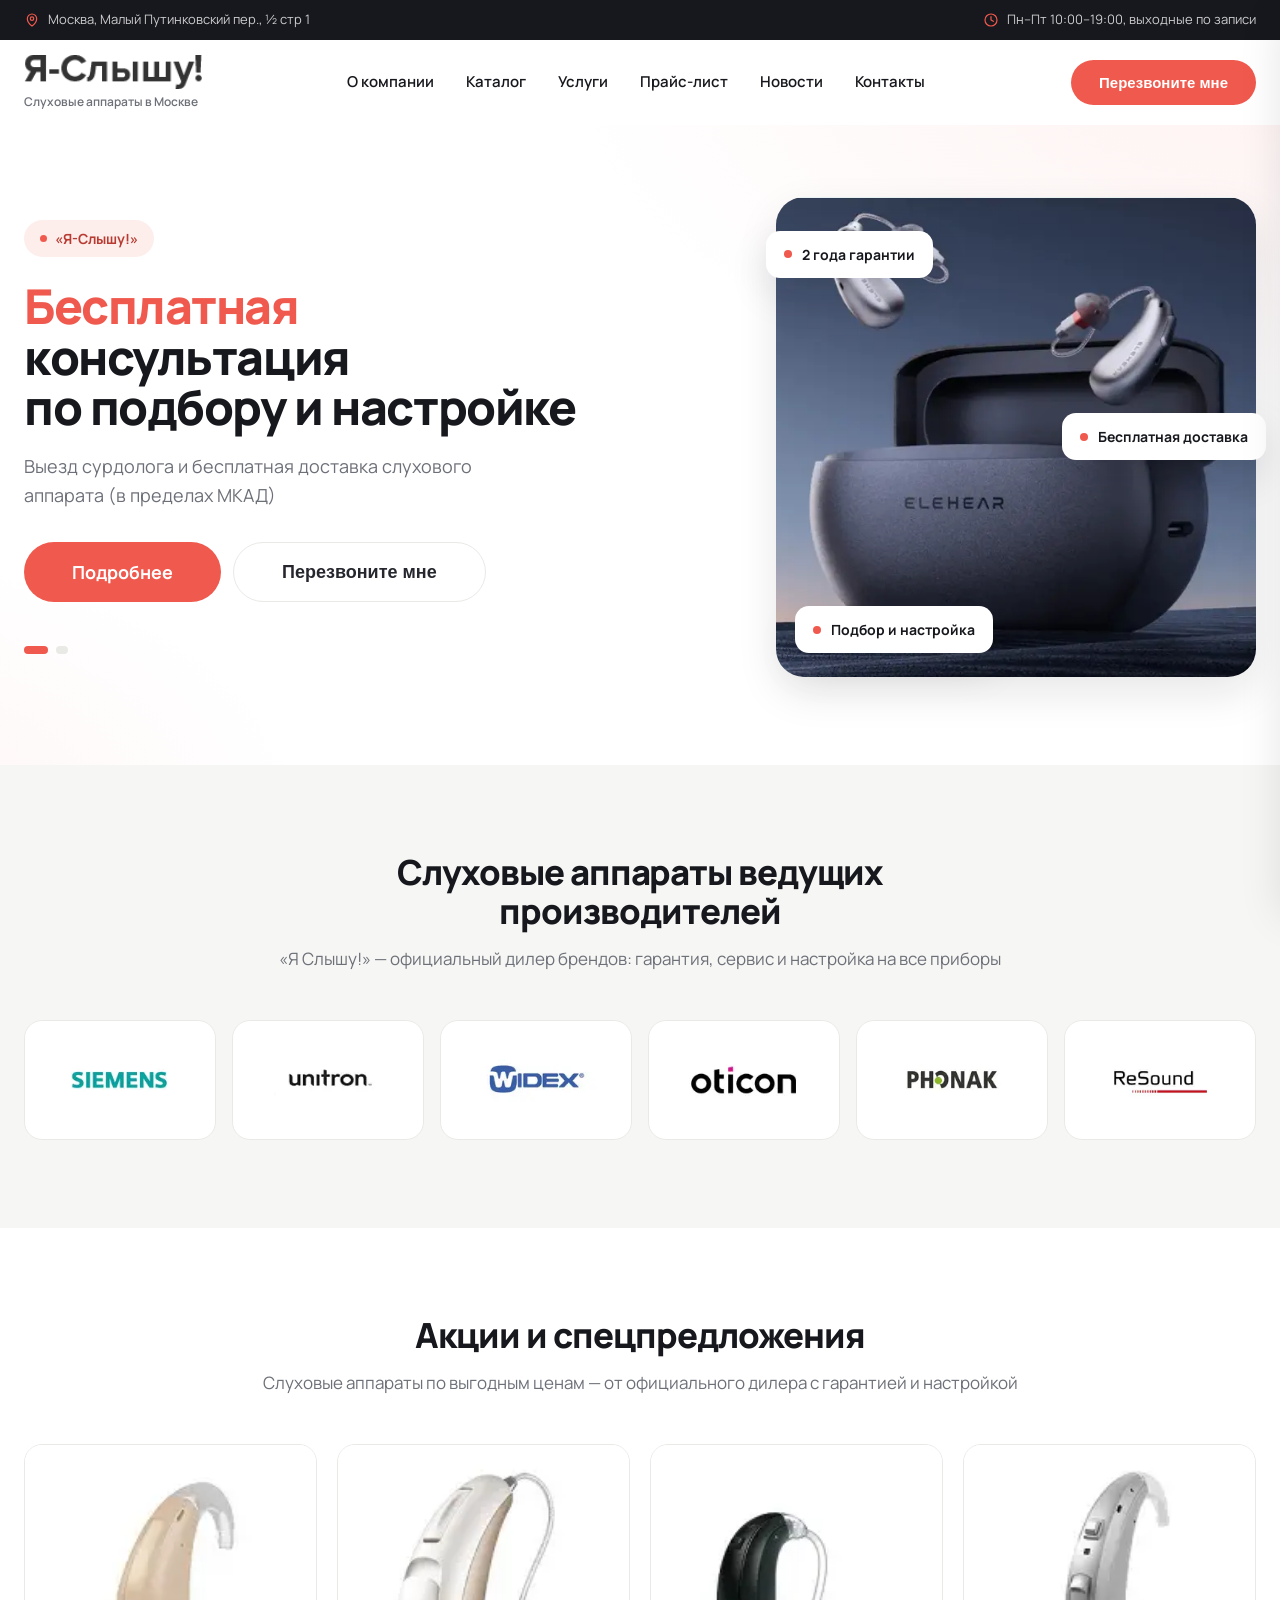
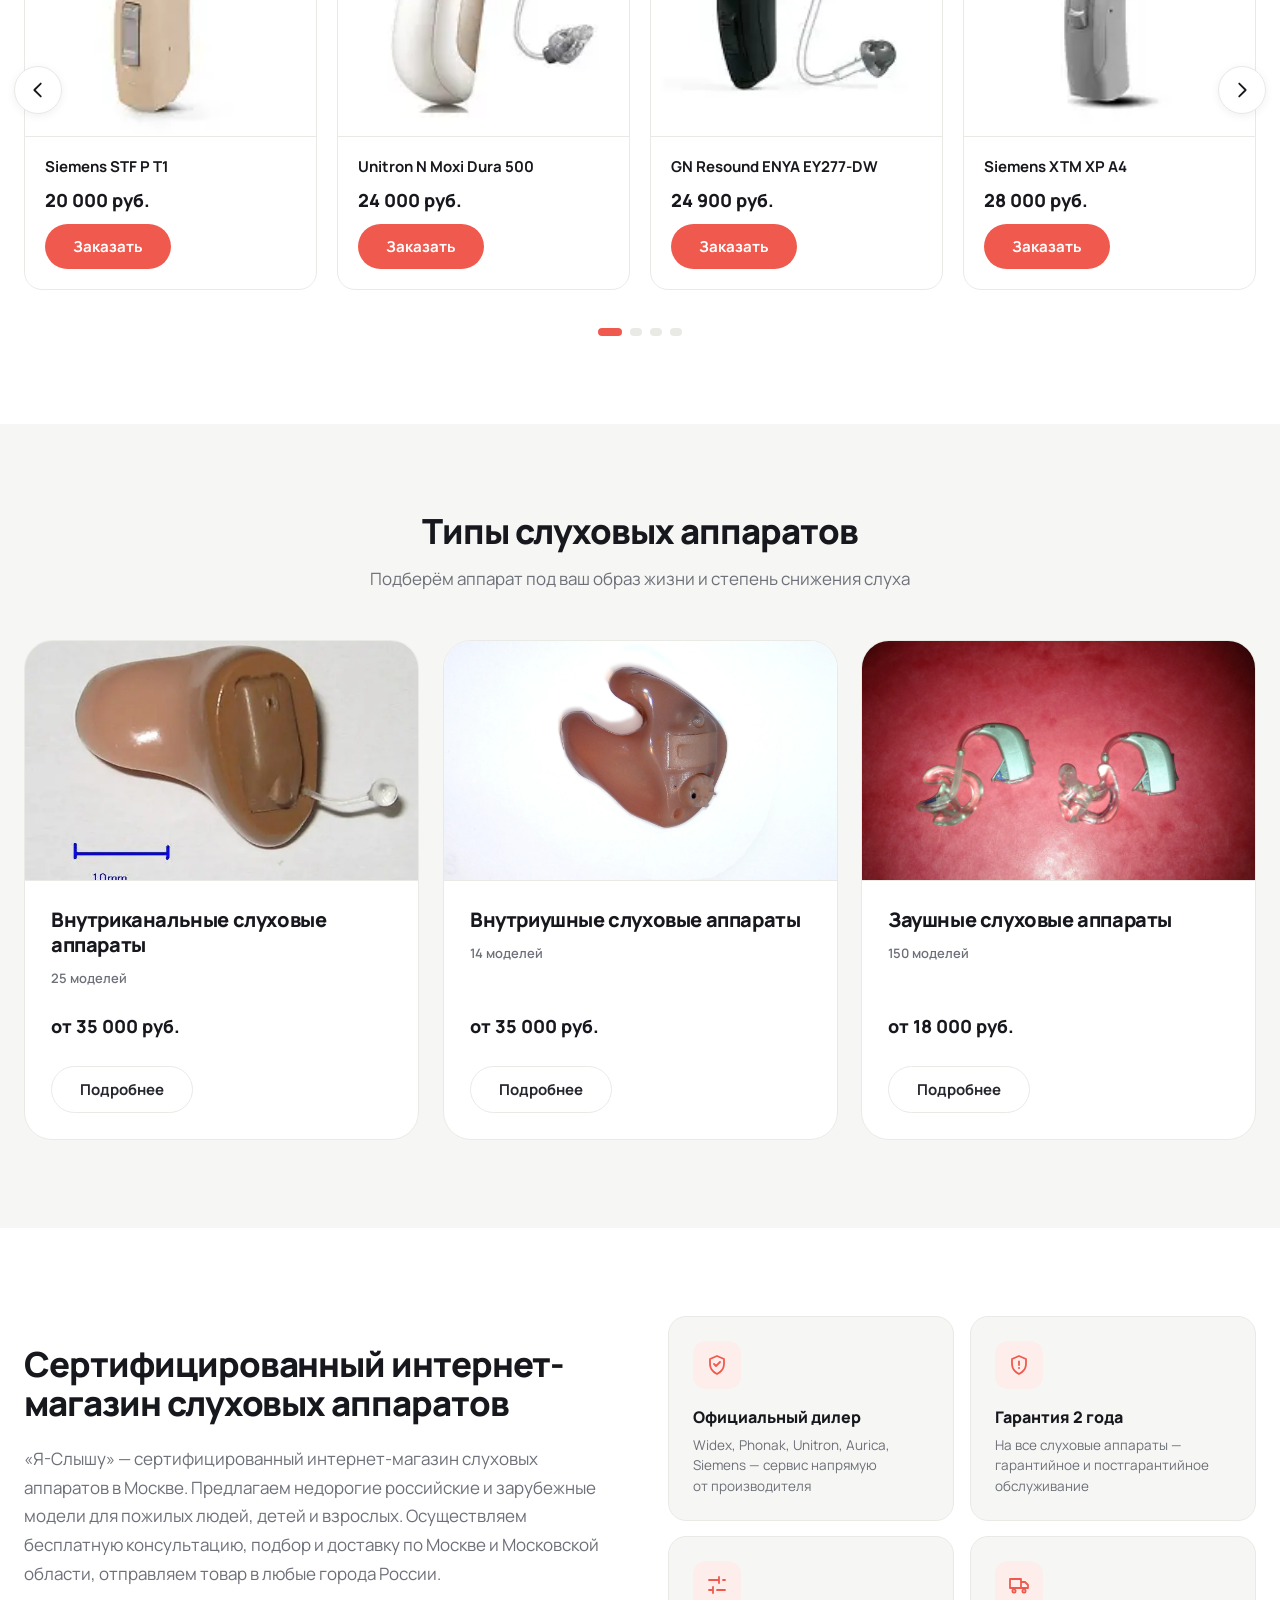
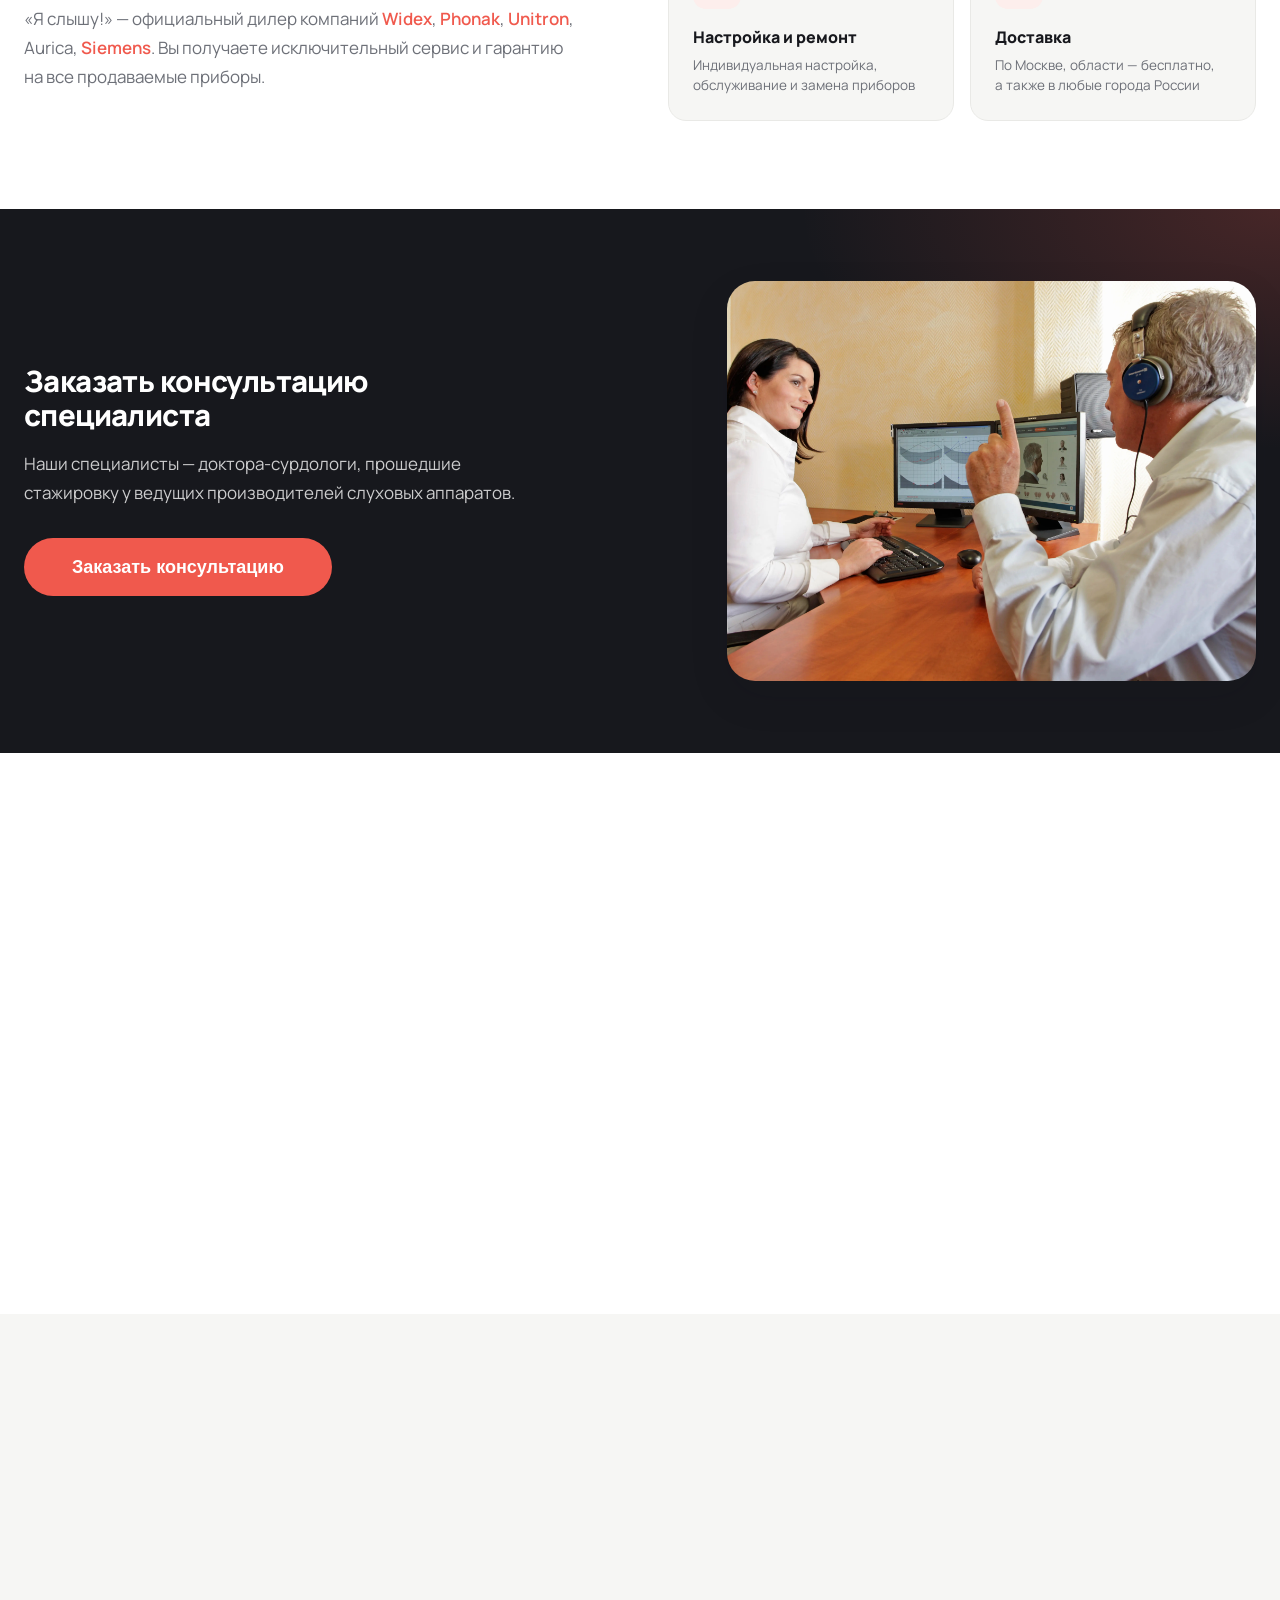
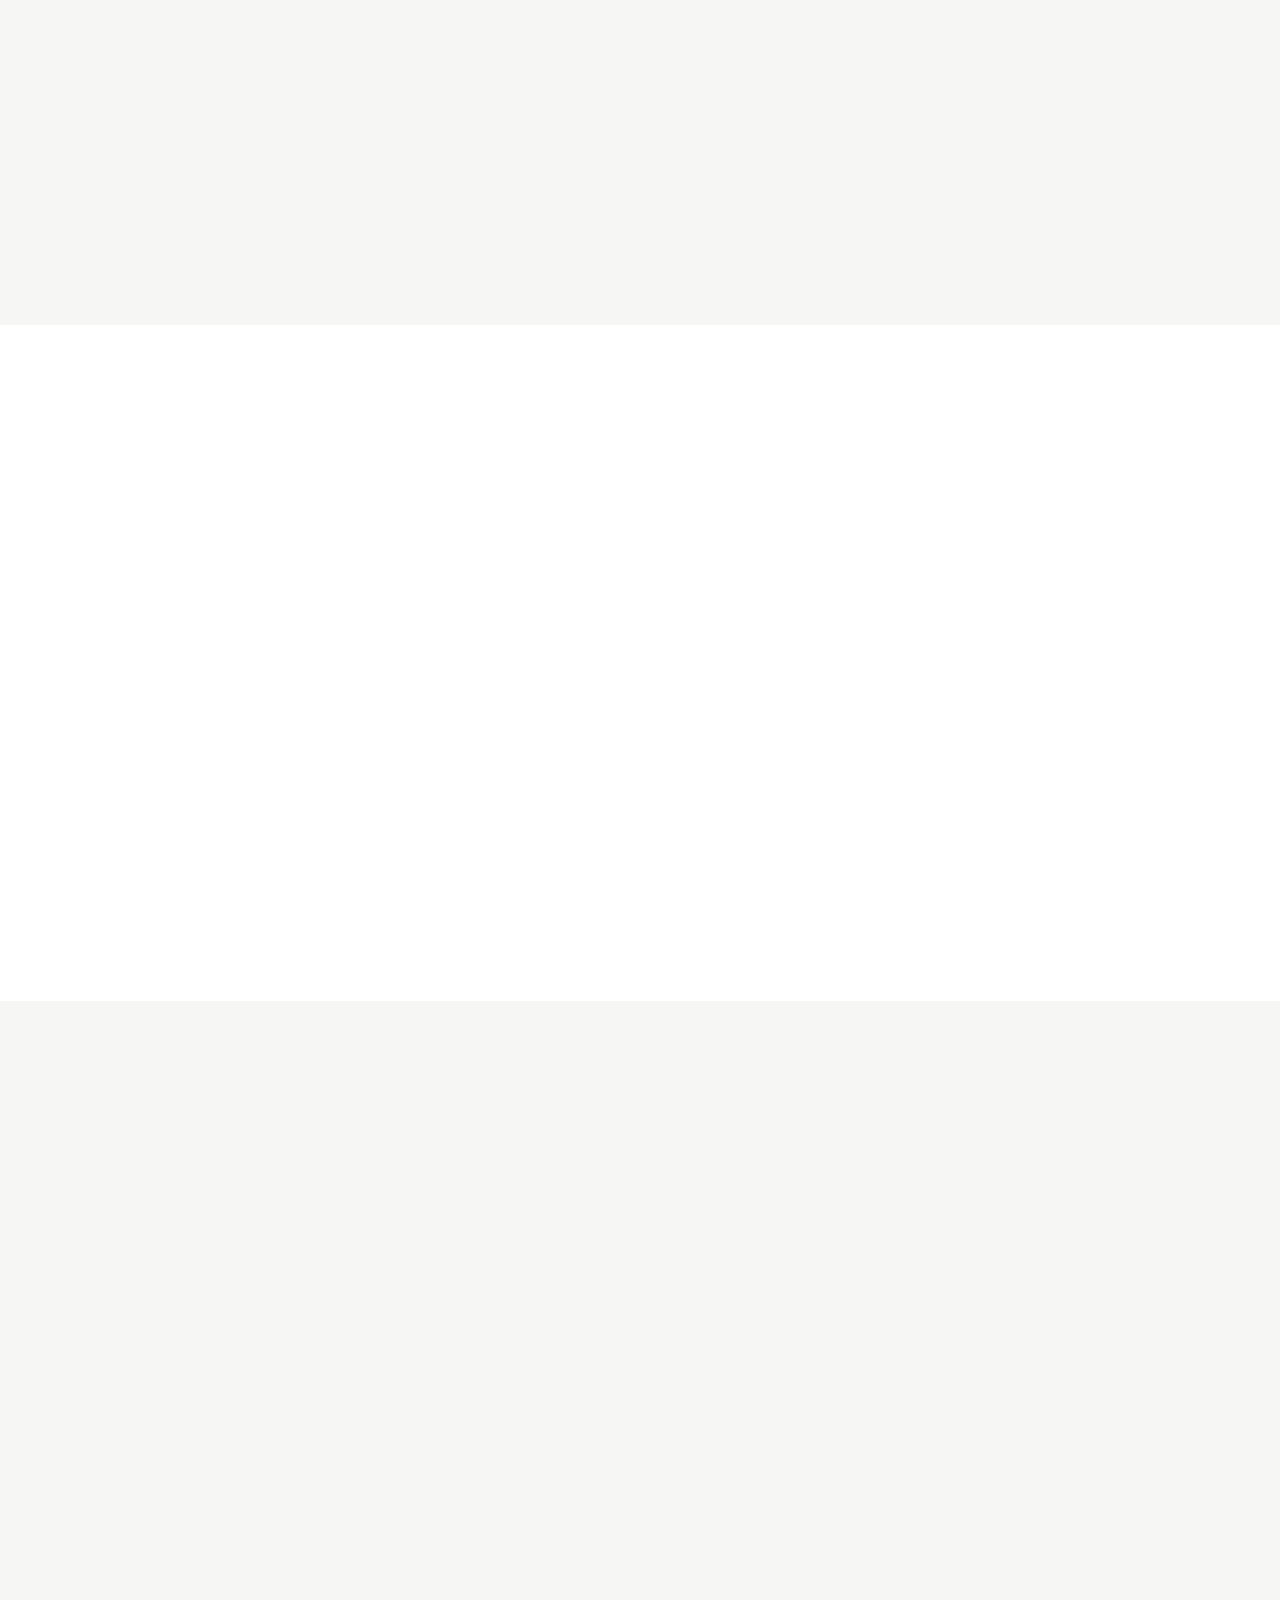
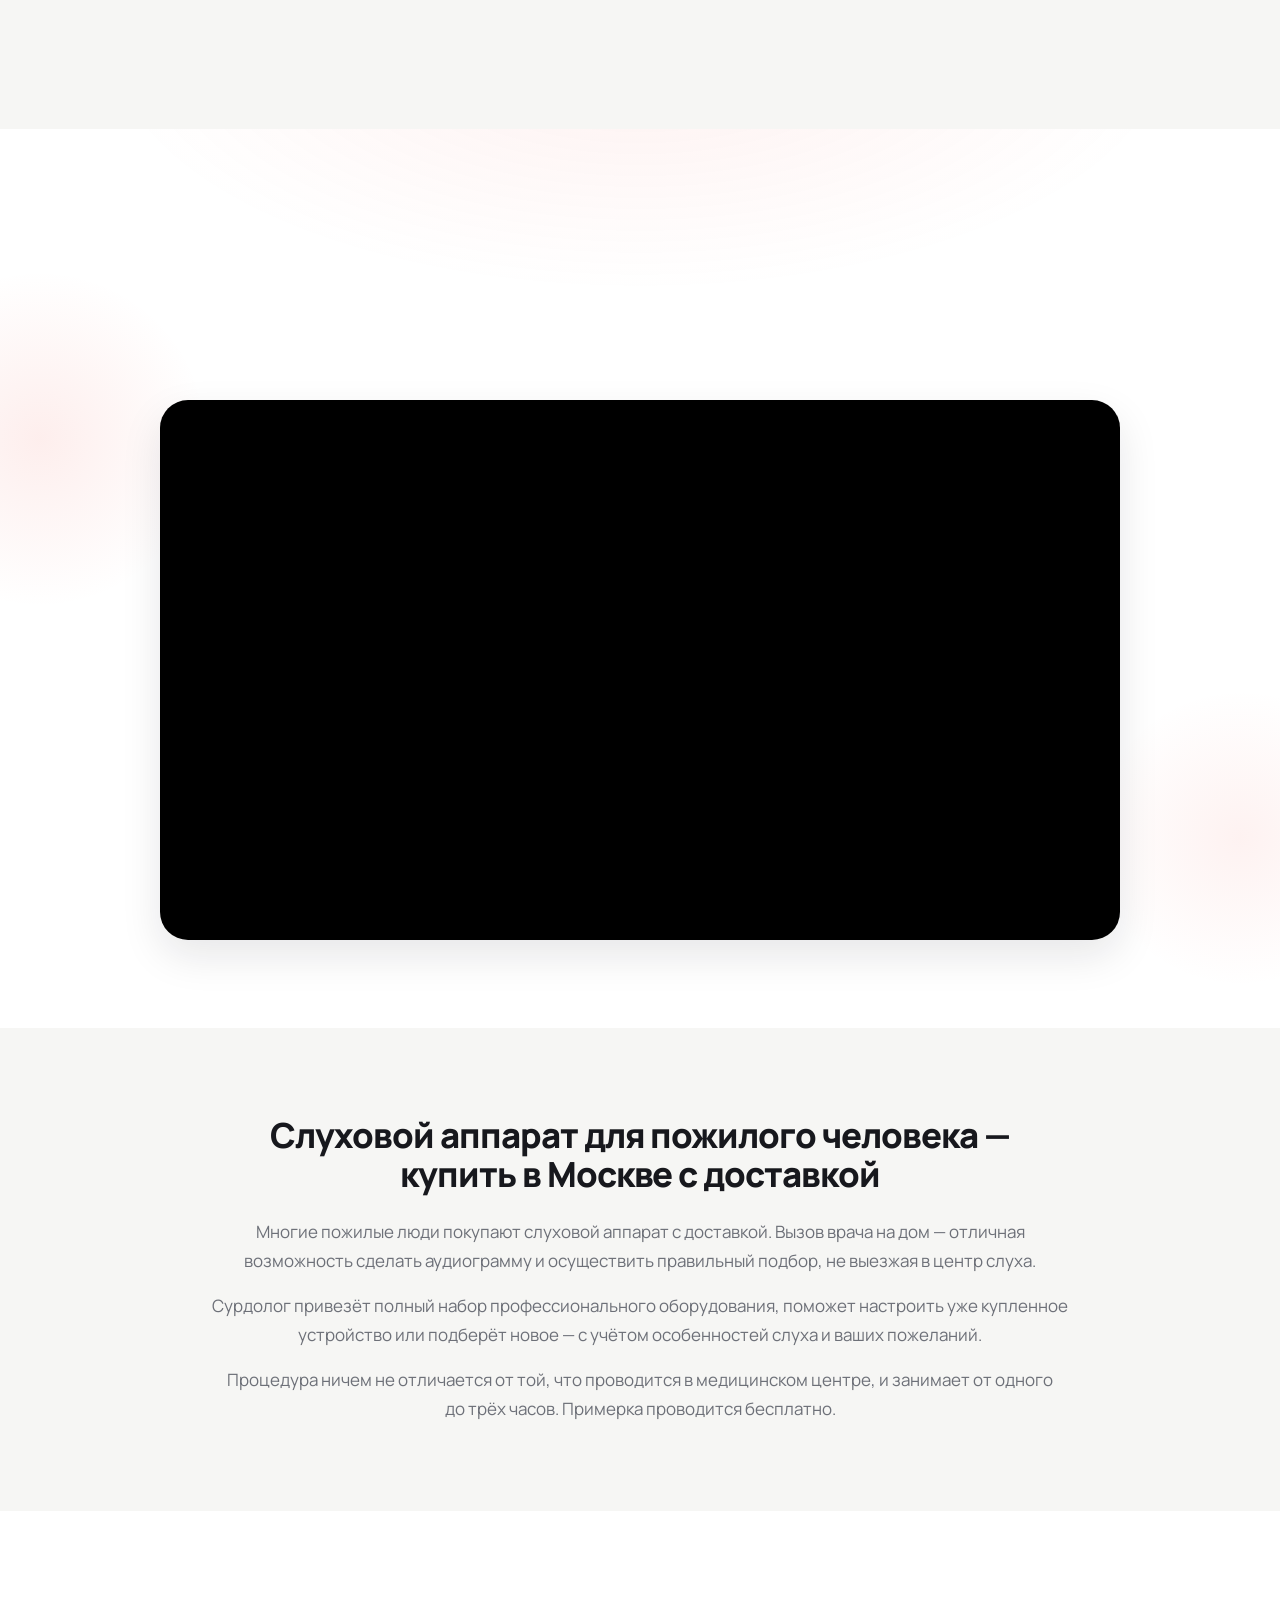
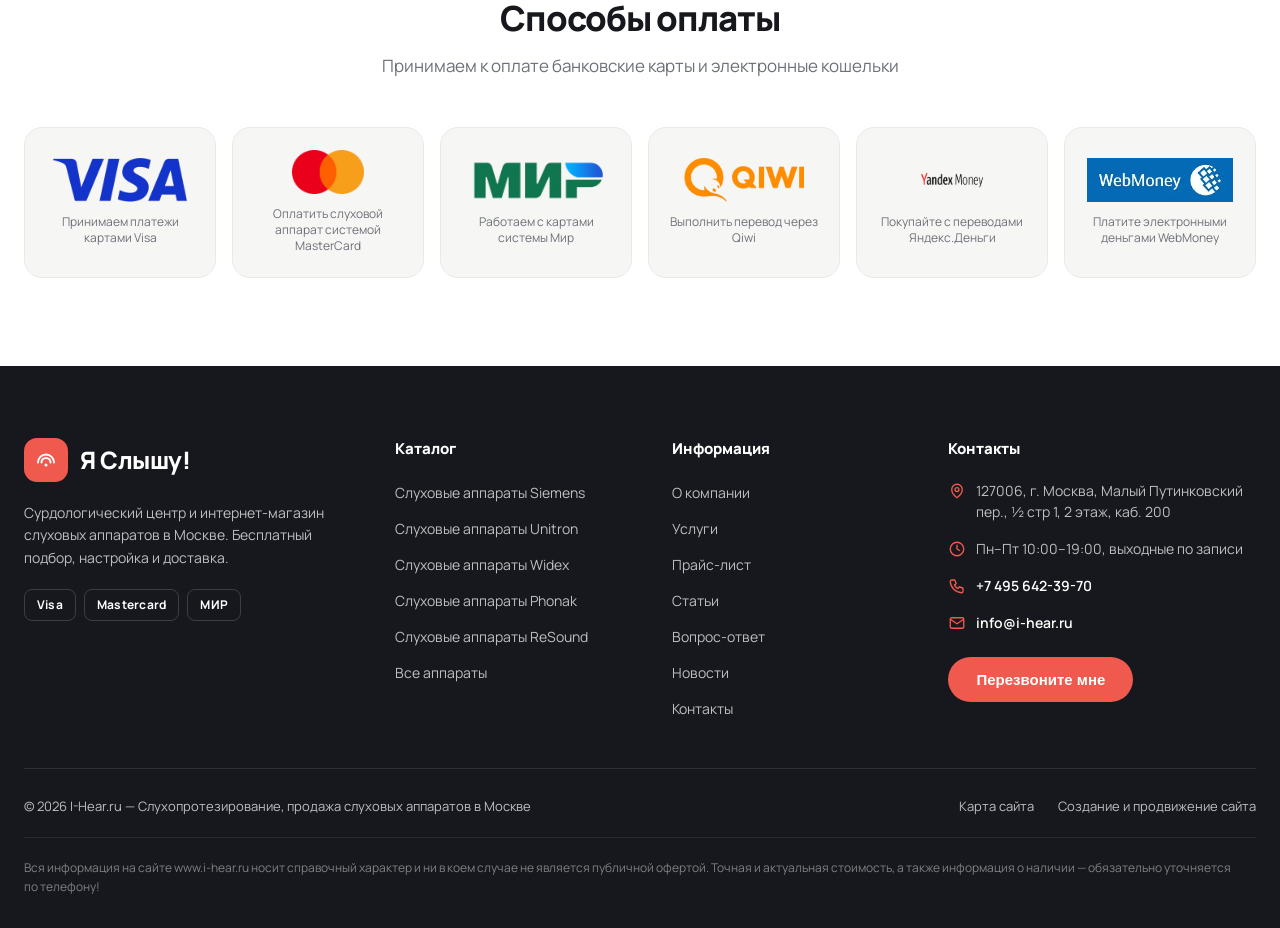
==== docs/index.html @ b0d4a777 "UPD" ====
<!DOCTYPE html>
<html lang="ru">
<head>
    <meta charset="UTF-8">
    <meta name="viewport" content="width=device-width, initial-scale=1, shrink-to-fit=no">
    <meta name="description" content="Слуховые аппараты в Москве — купить по выгодной цене в интернет-магазине «Я Слышу!». Бесплатный подбор и настройка. 2 года гарантии. Батарейки в подарок. Звоните: +7 (495) 642-39-70.">
    <link rel="shortcut icon" href="images/favicon.ico">
    <link rel="preconnect" href="https://fonts.googleapis.com">
    <link rel="preconnect" href="https://fonts.gstatic.com" crossorigin>
    <link href="https://fonts.googleapis.com/css2?family=Manrope:wght@400;500;600;700;800&display=swap" rel="stylesheet">
    <link rel="stylesheet" href="css/style.css?v=1789947200260">
    <link rel="stylesheet" href="fancybox.css?v=1789947200260">
    <title>Слуховые аппараты в&#160;Москве&#160;&#8212; интернет-магазин &#171;Я&#160;Слышу!&#187;</title>
</head>
<body id="home">
<header class="header ">
    <div class="header__wrap">
        <div class="header__top">
            <div class="container header__top-inner">
                <p class="header__top-item">
                    <svg class="header__top-icon" viewBox="0 0 24 24" fill="none" aria-hidden="true">
                        <path d="M12 21s7-5.1 7-11a7 7 0 1 0-14 0c0 5.9 7 11 7 11Z" stroke="currentColor" stroke-width="1.8"/>
                        <circle cx="12" cy="10" r="2.6" stroke="currentColor" stroke-width="1.8"/>
                    </svg>
                    <span>Москва, Малый Путинковский пер., &#189; стр 1</span>
                </p>
                <p class="header__top-item">
                    <svg class="header__top-icon" viewBox="0 0 24 24" fill="none" aria-hidden="true">
                        <circle cx="12" cy="12" r="9" stroke="currentColor" stroke-width="1.8"/>
                        <path d="M12 7v5l3.5 2" stroke="currentColor" stroke-width="1.8" stroke-linecap="round" stroke-linejoin="round"/>
                    </svg>
                    <span>Пн&#8211;Пт 10:00&#8211;19:00, выходные по&#160;записи</span>
                </p>
            </div>
        </div>

        <div class="header__main">
            <div class="container header__inner">
                <a class="header__logo" href="/">
                    <img src="img/logo/logo.webp" alt="Я Слышу!" width="162" height="31" loading="eager">
                    <span class="header__logo-desc">Слуховые аппараты в&#160;Москве</span>
                </a>

                <nav class="header__nav" aria-label="Основная навигация">
                    <a class="header__link" href="/o-nas/">О&#160;компании</a>
                    <a class="header__link" href="/catalog/">Каталог</a>
                    <a class="header__link" href="/uslugi/">Услуги</a>
                    <a class="header__link" href="/price/">Прайс-лист</a>
                    <a class="header__link" href="/novosti/">Новости</a>
                    <a class="header__link" href="/kontakty/">Контакты</a>
                </nav>

                <div class="header__actions">
                    <a class="header__phone" href="tel:+74956423970">+7&#160;495&#160;642-39-70</a>
                    <button class="btn header__cta" type="button" data-modal="#callback">Перезвоните мне</button>
                </div>

                <button class="header__burger" type="button" aria-label="Открыть меню" aria-expanded="false" aria-controls="mobile-menu">
                    <span></span>
                    <span></span>
                    <span></span>
                </button>
            </div>
        </div>
    </div>

    <div class="header__mobile" id="mobile-menu">
        <button class="header__mobile-close" type="button" aria-label="Закрыть меню"></button>
        <nav class="header__mobile-nav" aria-label="Мобильная навигация"></nav>
        <div class="header__mobile-bottom"></div>
    </div>
</header>

<main class="main">
<section class="hero">
    <div class="container hero__inner">
        <div class="hero__content">
            <div class="hero__slides">
                <div class="hero__slide is-active">
                    <span class="hero__badge">&#171;Я-Слышу!&#187;</span>
                    <h1 class="hero__title"><span class="hero__title-accent">Бесплатная</span> консультация по&#160;подбору и&#160;настройке</h1>
                    <p class="hero__text">Выезд сурдолога и&#160;бесплатная доставка слухового аппарата (в&#160;пределах МКАД)</p>
                    <div class="hero__actions">
                        <a class="btn btn_big" href="/uslugi/vyezd-na-dom/">Подробнее</a>
                        <button class="btn btn_ghost btn_big" type="button" data-modal="#callback">Перезвоните мне</button>
                    </div>
                </div>

                <div class="hero__slide">
                    <span class="hero__badge">Siemens</span>
                    <div class="hero__title">Цифровые слуховые аппараты <span class="hero__title-accent">Siemens</span> от&#160;9&#160;000&#160;руб.</div>
                    <p class="hero__text">В&#160;продаже бюджетные новинки Siemens Signia</p>
                    <div class="hero__actions">
                        <button class="btn btn_big" type="button" data-modal="#callback">Подробнее</button>
                    </div>
                </div>
            </div>

            <div class="hero__controls">
                <div class="slider-dots">
                    <button class="slider-dot active" type="button" aria-label="Слайд 1"></button>
                    <button class="slider-dot" type="button" aria-label="Слайд 2"></button>
                </div>
            </div>
        </div>

        <div class="hero__visual">
            <div class="hero__visual-card">
                <img class="hero__visual-img is-active" src="img/hero/hearing_aids_1.webp" alt="Слуховые аппараты" loading="lazy">
                <img class="hero__visual-img" src="img/hero/hearing_aids_2.webp" alt="Слуховой аппарат" loading="lazy">
            </div>
            <span class="hero__chip hero__chip_1">2&#160;года гарантии</span>
            <span class="hero__chip hero__chip_2">Бесплатная доставка</span>
            <span class="hero__chip hero__chip_3">Подбор и&#160;настройка</span>
        </div>
    </div>
</section>

<section class="section brands">
    <div class="container">
        <div class="section__head section__head_center" data-animation="1">
            <h2 class="section__title">Слуховые аппараты ведущих производителей</h2>
            <p class="section__subtitle">&#171;Я&#160;Слышу!&#187;&#160;&#8212; официальный дилер брендов: гарантия, сервис и&#160;настройка на&#160;все приборы</p>
        </div>

        <div class="brands__grid">
            <a class="brands__card" href="/catalog/siemens/" aria-label="Слуховые аппараты Siemens" title="Siemens" data-animation="1" style="--delay: 0ms">
                <span class="brands__logo"><img src="img/brands/logo_1.webp" alt="Логотип Siemens" loading="lazy"></span>
            </a>

            <a class="brands__card" href="/catalog/unitron/" aria-label="Слуховые аппараты Unitron" title="Unitron" data-animation="1" style="--delay: 80ms">
                <span class="brands__logo"><img src="img/brands/logo_2.webp" alt="Логотип Unitron" loading="lazy"></span>
            </a>

            <a class="brands__card" href="/catalog/widex/" aria-label="Слуховые аппараты Widex" title="Widex" data-animation="1" style="--delay: 160ms">
                <span class="brands__logo"><img src="img/brands/logo_3.webp" alt="Логотип Widex" loading="lazy"></span>
            </a>

            <a class="brands__card" href="/catalog/oticon/" aria-label="Слуховые аппараты Oticon" title="Oticon" data-animation="1" style="--delay: 240ms">
                <span class="brands__logo"><img src="img/brands/logo_7.webp" alt="Логотип Oticon" loading="lazy"></span>
            </a>

            <a class="brands__card" href="/catalog/phonak/" aria-label="Слуховые аппараты Phonak" title="Phonak" data-animation="1" style="--delay: 320ms">
                <span class="brands__logo"><img src="img/brands/logo_5.webp" alt="Логотип Phonak" loading="lazy"></span>
            </a>

            <a class="brands__card" href="/catalog/resound/" aria-label="Слуховые аппараты ReSound" title="ReSound" data-animation="1" style="--delay: 400ms">
                <span class="brands__logo"><img src="img/brands/logo_6.webp" alt="Логотип ReSound" loading="lazy"></span>
            </a>
        </div>
    </div>
</section>

<section class="section catalog">
    <div class="container">
        <div class="section__head section__head_center" data-animation="1">
            <h2 class="section__title">Акции и&#160;спецпредложения</h2>
            <p class="section__subtitle">Слуховые аппараты по&#160;выгодным ценам&#160;&#8212; от&#160;официального дилера с&#160;гарантией и&#160;настройкой</p>
        </div>

        <div class="catalog__wrap" data-carousel data-animation="1">
            <button class="catalog__arrow catalog__arrow_prev" type="button" data-carousel-prev aria-label="Назад">
                <svg viewBox="0 0 24 24" fill="none"><path d="m15 5-7 7 7 7" stroke="currentColor" stroke-width="2" stroke-linecap="round" stroke-linejoin="round"/></svg>
            </button>

            <div class="catalog__track" data-carousel-track>
            <article class="catalog__card">
                <a class="catalog__media" href="/catalog/siemens/stf/t-1/"><img src="img/catalog/1064_listing.webp" alt="Siemens STF P T1" loading="lazy"></a>
                <div class="catalog__body">
                    <a class="catalog__name" href="/catalog/siemens/stf/t-1/">Siemens STF P&#160;T1</a>
                    <div class="catalog__price">20 000&#160;руб.</div>
                    <a class="btn catalog__order" href="/catalog/siemens/stf/t-1/">Заказать</a>
                </div>
            </article>

            <article class="catalog__card">
                <a class="catalog__media" href="/catalog/unitron/moxi-dura/500/"><img src="img/catalog/1042_listing.webp" alt="Unitron N Moxi Dura 500" loading="lazy"></a>
                <div class="catalog__body">
                    <a class="catalog__name" href="/catalog/unitron/moxi-dura/500/">Unitron N&#160;Moxi Dura 500</a>
                    <div class="catalog__price">24 000&#160;руб.</div>
                    <a class="btn catalog__order" href="/catalog/unitron/moxi-dura/500/">Заказать</a>
                </div>
            </article>

            <article class="catalog__card">
                <a class="catalog__media" href="/catalog/resound/enya/ey-277-dw/"><img src="img/catalog/1143_listing.webp" alt="GN Resound ENYA EY277-DW" loading="lazy"></a>
                <div class="catalog__body">
                    <a class="catalog__name" href="/catalog/resound/enya/ey-277-dw/">GN&#160;Resound ENYA EY277-DW</a>
                    <div class="catalog__price">24 900&#160;руб.</div>
                    <a class="btn catalog__order" href="/catalog/resound/enya/ey-277-dw/">Заказать</a>
                </div>
            </article>

            <article class="catalog__card">
                <a class="catalog__media" href="/catalog/siemens/xtm/xp-a4/"><img src="img/catalog/1069_listing.webp" alt="Siemens XTM XP A4" loading="lazy"></a>
                <div class="catalog__body">
                    <a class="catalog__name" href="/catalog/siemens/xtm/xp-a4/">Siemens XTM XP&#160;A4</a>
                    <div class="catalog__price">28 000&#160;руб.</div>
                    <a class="btn catalog__order" href="/catalog/siemens/xtm/xp-a4/">Заказать</a>
                </div>
            </article>

            <article class="catalog__card">
                <a class="catalog__media" href="/catalog/unitron/moxi-kiss/600/"><img src="img/catalog/1029_listing.webp" alt="Unitron N Moxi Kiss 600" loading="lazy"></a>
                <div class="catalog__body">
                    <a class="catalog__name" href="/catalog/unitron/moxi-kiss/600/">Unitron N&#160;Moxi Kiss 600</a>
                    <div class="catalog__price">30 000&#160;руб.</div>
                    <a class="btn catalog__order" href="/catalog/unitron/moxi-kiss/600/">Заказать</a>
                </div>
            </article>

            <article class="catalog__card">
                <a class="catalog__media" href="/catalog/unitron/moxi-dura/600/"><img src="img/catalog/1041_listing.webp" alt="Unitron N Moxi Dura 600" loading="lazy"></a>
                <div class="catalog__body">
                    <a class="catalog__name" href="/catalog/unitron/moxi-dura/600/">Unitron N&#160;Moxi Dura 600</a>
                    <div class="catalog__price">30 000&#160;руб.</div>
                    <a class="btn catalog__order" href="/catalog/unitron/moxi-dura/600/">Заказать</a>
                </div>
            </article>
            <article class="catalog__card">
                <a class="catalog__media" href="/catalog/unitron/moxi-kiss/700/"><img src="img/catalog/1030_listing.webp" alt="Unitron N Moxi Kiss 700" loading="lazy"></a>
                <div class="catalog__body">
                    <a class="catalog__name" href="/catalog/unitron/moxi-kiss/700/">Unitron N&#160;Moxi Kiss 700</a>
                    <div class="catalog__price">45 000&#160;руб.</div>
                    <a class="btn catalog__order" href="/catalog/unitron/moxi-kiss/700/">Заказать</a>
                </div>
            </article>

            <article class="catalog__card">
                <a class="catalog__media" href="/catalog/unitron/moxi-fit/700/"><img src="img/catalog/1035_listing.webp" alt="Unitron N Moxi Fit 700" loading="lazy"></a>
                <div class="catalog__body">
                    <a class="catalog__name" href="/catalog/unitron/moxi-fit/700/">Unitron N&#160;Moxi Fit 700</a>
                    <div class="catalog__price">45 000&#160;руб.</div>
                    <a class="btn catalog__order" href="/catalog/unitron/moxi-fit/700/">Заказать</a>
                </div>
            </article>

            <article class="catalog__card">
                <a class="catalog__media" href="/catalog/unitron/moxi-dura/700/"><img src="img/catalog/1040_listing.webp" alt="Unitron N Moxi Dura 700" loading="lazy"></a>
                <div class="catalog__body">
                    <a class="catalog__name" href="/catalog/unitron/moxi-dura/700/">Unitron N&#160;Moxi Dura 700</a>
                    <div class="catalog__price">45 000&#160;руб.</div>
                    <a class="btn catalog__order" href="/catalog/unitron/moxi-dura/700/">Заказать</a>
                </div>
            </article>

            <article class="catalog__card">
                <a class="catalog__media" href="/catalog/unitron/stride-m/700/"><img src="img/catalog/1045_listing.webp" alt="Unitron Stride M 700" loading="lazy"></a>
                <div class="catalog__body">
                    <a class="catalog__name" href="/catalog/unitron/stride-m/700/">Unitron Stride M&#160;700</a>
                    <div class="catalog__price">45 000&#160;руб.</div>
                    <a class="btn catalog__order" href="/catalog/unitron/stride-m/700/">Заказать</a>
                </div>
            </article>

            <article class="catalog__card">
                <a class="catalog__media" href="/catalog/unitron/moxi-kiss/800/"><img src="img/catalog/1031_listing.webp" alt="Unitron N Moxi Kiss 800" loading="lazy"></a>
                <div class="catalog__body">
                    <a class="catalog__name" href="/catalog/unitron/moxi-kiss/800/">Unitron N&#160;Moxi Kiss 800</a>
                    <div class="catalog__price">55 000&#160;руб.</div>
                    <a class="btn catalog__order" href="/catalog/unitron/moxi-kiss/800/">Заказать</a>
                </div>
            </article>

            <article class="catalog__card">
                <a class="catalog__media" href="/catalog/unitron/moxi-dura/800/"><img src="img/catalog/1039_listing.webp" alt="Unitron N Moxi Dura 800" loading="lazy"></a>
                <div class="catalog__body">
                    <a class="catalog__name" href="/catalog/unitron/moxi-dura/800/">Unitron N&#160;Moxi Dura 800</a>
                    <div class="catalog__price">55 000&#160;руб.</div>
                    <a class="btn catalog__order" href="/catalog/unitron/moxi-dura/800/">Заказать</a>
                </div>
            </article>
            <article class="catalog__card">
                <a class="catalog__media" href="/catalog/unitron/stride-m/800/"><img src="img/catalog/1044_listing.webp" alt="Unitron Stride M 800" loading="lazy"></a>
                <div class="catalog__body">
                    <a class="catalog__name" href="/catalog/unitron/stride-m/800/">Unitron Stride M&#160;800</a>
                    <div class="catalog__price">55 000&#160;руб.</div>
                    <a class="btn catalog__order" href="/catalog/unitron/stride-m/800/">Заказать</a>
                </div>
            </article>

            <article class="catalog__card">
                <a class="catalog__media" href="/catalog/widex/unique-100/u-cic/"><img src="img/catalog/1062_listing.webp" alt="Widex Unique U-CIC 100" loading="lazy"></a>
                <div class="catalog__body">
                    <a class="catalog__name" href="/catalog/widex/unique-100/u-cic/">Widex Unique U-CIC 100</a>
                    <div class="catalog__price">55 000&#160;руб.</div>
                    <a class="btn catalog__order" href="/catalog/widex/unique-100/u-cic/">Заказать</a>
                </div>
            </article>

            <article class="catalog__card">
                <a class="catalog__media" href="/catalog/unitron/moxi-kiss/pro/"><img src="img/catalog/1032_listing.webp" alt="Unitron N Moxi Kiss Pro" loading="lazy"></a>
                <div class="catalog__body">
                    <a class="catalog__name" href="/catalog/unitron/moxi-kiss/pro/">Unitron N&#160;Moxi Kiss Pro</a>
                    <div class="catalog__price">60 000&#160;руб.</div>
                    <a class="btn catalog__order" href="/catalog/unitron/moxi-kiss/pro/">Заказать</a>
                </div>
            </article>

            <article class="catalog__card">
                <a class="catalog__media" href="/catalog/unitron/moxi-dura/pro/"><img src="img/catalog/1038_listing.webp" alt="Unitron N Moxi Dura Pro" loading="lazy"></a>
                <div class="catalog__body">
                    <a class="catalog__name" href="/catalog/unitron/moxi-dura/pro/">Unitron N&#160;Moxi Dura Pro</a>
                    <div class="catalog__price">60 000&#160;руб.</div>
                    <a class="btn catalog__order" href="/catalog/unitron/moxi-dura/pro/">Заказать</a>
                </div>
            </article>

            <article class="catalog__card">
                <a class="catalog__media" href="/catalog/widex/super/220-s2-vs/"><img src="img/catalog/735_listing.webp" alt="Widex Super 220 S2-VS" loading="lazy"></a>
                <div class="catalog__body">
                    <a class="catalog__name" href="/catalog/widex/super/220-s2-vs/">Widex Super 220 S2-VS</a>
                    <div class="catalog__price">80 000&#160;руб.</div>
                    <a class="btn catalog__order" href="/catalog/widex/super/220-s2-vs/">Заказать</a>
                </div>
            </article>

            <article class="catalog__card">
                <a class="catalog__media" href="/catalog/widex/super/440-s4-vs/"><img src="img/catalog/736_listing.webp" alt="Widex Super 440 S4-VS" loading="lazy"></a>
                <div class="catalog__body">
                    <a class="catalog__name" href="/catalog/widex/super/440-s4-vs/">Widex Super 440 S4-VS</a>
                    <div class="catalog__price">130 000&#160;руб.</div>
                    <a class="btn catalog__order" href="/catalog/widex/super/440-s4-vs/">Заказать</a>
                </div>
            </article>
            <article class="catalog__card">
                <a class="catalog__media" href="/catalog/phonak/sky-v-70/sp/"><img src="img/catalog/865_listing.webp" alt="Phonak Sky V70-SP" loading="lazy"></a>
                <div class="catalog__body">
                    <a class="catalog__name" href="/catalog/phonak/sky-v-70/sp/">Phonak Sky V70-SP</a>
                    <div class="catalog__price">140 000&#160;руб.</div>
                    <a class="btn catalog__order" href="/catalog/phonak/sky-v-70/sp/">Заказать</a>
                </div>
            </article>
            </div>

            <button class="catalog__arrow catalog__arrow_next" type="button" data-carousel-next aria-label="Вперёд">
                <svg viewBox="0 0 24 24" fill="none"><path d="m9 5 7 7-7 7" stroke="currentColor" stroke-width="2" stroke-linecap="round" stroke-linejoin="round"/></svg>
            </button>

            <div class="slider-dots catalog__dots" data-carousel-dots></div>
        </div>
    </div>
</section>

<section class="section types">
    <div class="container">
        <div class="section__head section__head_center" data-animation="1">
            <h2 class="section__title">Типы слуховых аппаратов</h2>
            <p class="section__subtitle">Подберём аппарат под&#160;ваш образ жизни и&#160;степень снижения слуха</p>
        </div>

        <div class="types__grid">
            <article class="types__card" data-animation="1">
                <a class="types__media" href="/catalog/intrachannel/"><img src="img/types/cic.webp" alt="Внутриканальные слуховые аппараты" loading="lazy"></a>
                <div class="types__body">
                    <a class="types__name" href="/catalog/intrachannel/">Внутриканальные слуховые аппараты</a>
                    <div class="types__count">25 моделей</div>
                    <div class="types__price">от&#160;35 000&#160;руб.</div>
                    <a class="btn btn_ghost types__more" href="/catalog/intrachannel/">Подробнее</a>
                </div>
            </article>

            <article class="types__card" data-animation="1">
                <a class="types__media" href="/catalog/intraear/"><img src="img/types/ite.webp" alt="Внутриушные слуховые аппараты" loading="lazy"></a>
                <div class="types__body">
                    <a class="types__name" href="/catalog/intraear/">Внутриушные слуховые аппараты</a>
                    <div class="types__count">14 моделей</div>
                    <div class="types__price">от&#160;35 000&#160;руб.</div>
                    <a class="btn btn_ghost types__more" href="/catalog/intraear/">Подробнее</a>
                </div>
            </article>

            <article class="types__card" data-animation="1">
                <a class="types__media" href="/catalog/for-the-ear/"><img src="img/types/bte.webp" alt="Заушные слуховые аппараты" loading="lazy"></a>
                <div class="types__body">
                    <a class="types__name" href="/catalog/for-the-ear/">Заушные слуховые аппараты</a>
                    <div class="types__count">150 моделей</div>
                    <div class="types__price">от&#160;18 000&#160;руб.</div>
                    <a class="btn btn_ghost types__more" href="/catalog/for-the-ear/">Подробнее</a>
                </div>
            </article>
        </div>
    </div>
</section>

<section class="section about">
    <div class="container">
        <div class="about__grid">
            <div class="about__content" data-animation="1">
                <h2 class="section__title about__title">Сертифицированный интернет-магазин слуховых аппаратов</h2>
                <p class="about__text">&#171;Я-Слышу&#187;&#160;&#8212; сертифицированный интернет-магазин слуховых аппаратов в&#160;Москве. Предлагаем недорогие российские и&#160;зарубежные модели для&#160;пожилых людей, детей и&#160;взрослых. Осуществляем бесплатную консультацию, подбор и&#160;доставку по&#160;Москве и&#160;Московской области, отправляем товар в&#160;любые города России.</p>
                <p class="about__text">&#171;Я&#160;слышу!&#187;&#160;&#8212; официальный дилер компаний <a href="/catalog/widex/">Widex</a>, <a href="/catalog/phonak/">Phonak</a>, <a href="/catalog/unitron/">Unitron</a>, Aurica, <a href="/catalog/siemens/">Siemens</a>. Вы&#160;получаете исключительный сервис и&#160;гарантию на&#160;все продаваемые приборы.</p>
            </div>

            <div class="about__features">
                <div class="about__feature" data-animation="1">
                    <span class="about__feature-icon">
                        <svg viewBox="0 0 24 24" fill="none"><path d="M12 3l7 3v5c0 5-3 8-7 10-4-2-7-5-7-10V6l7-3Z" stroke="currentColor" stroke-width="1.8" stroke-linejoin="round"/><path d="m9 11 2 2 4-4" stroke="currentColor" stroke-width="1.8" stroke-linecap="round" stroke-linejoin="round"/></svg>
                    </span>
                    <div class="about__feature-title">Официальный дилер</div>
                    <div class="about__feature-text">Widex, Phonak, Unitron, Aurica, Siemens&#160;&#8212; сервис напрямую от&#160;производителя</div>
                </div>

                <div class="about__feature" data-animation="1">
                    <span class="about__feature-icon">
                        <svg viewBox="0 0 24 24" fill="none"><path d="M12 3l7 3v5c0 5-3 8-7 10-4-2-7-5-7-10V6l7-3Z" stroke="currentColor" stroke-width="1.8" stroke-linejoin="round"/><path d="M12 8.5v3.5" stroke="currentColor" stroke-width="1.8" stroke-linecap="round"/><circle cx="12" cy="15" r="1" fill="currentColor"/></svg>
                    </span>
                    <div class="about__feature-title">Гарантия 2 года</div>
                    <div class="about__feature-text">На&#160;все слуховые аппараты&#160;&#8212; гарантийное и&#160;постгарантийное обслуживание</div>
                </div>

                <div class="about__feature" data-animation="1">
                    <span class="about__feature-icon">
                        <svg viewBox="0 0 24 24" fill="none"><path d="M4 7h10M18 7h2M4 17h4M12 17h8M14 4v6M8 14v6" stroke="currentColor" stroke-width="1.8" stroke-linecap="round"/></svg>
                    </span>
                    <div class="about__feature-title">Настройка и&#160;ремонт</div>
                    <div class="about__feature-text">Индивидуальная настройка, обслуживание и&#160;замена приборов</div>
                </div>

                <div class="about__feature" data-animation="1">
                    <span class="about__feature-icon">
                        <svg viewBox="0 0 24 24" fill="none"><path d="M3 6h11v9H3zM14 9h4l3 3v3h-7z" stroke="currentColor" stroke-width="1.8" stroke-linejoin="round"/><circle cx="7" cy="18" r="1.6" stroke="currentColor" stroke-width="1.8"/><circle cx="17" cy="18" r="1.6" stroke="currentColor" stroke-width="1.8"/></svg>
                    </span>
                    <div class="about__feature-title">Доставка</div>
                    <div class="about__feature-text">По&#160;Москве, области&#160;&#8212; бесплатно, а&#160;также в&#160;любые города России</div>
                </div>
            </div>
        </div>
    </div>
</section>

<section class="consult">
    <div class="container consult__inner">
        <div class="consult__content" data-animation="1">
            <h2 class="consult__title">Заказать консультацию специалиста</h2>
            <p class="consult__text">Наши специалисты&#160;&#8212; доктора-сурдологи, прошедшие стажировку у&#160;ведущих производителей слуховых аппаратов.</p>
            <button class="btn btn_big" type="button" data-modal="#callback">Заказать консультацию</button>
        </div>
        <div class="consult__media" data-animation="1">
            <img src="img/spec/audiologist.webp" alt="Консультация специалиста-сурдолога" loading="lazy">
        </div>
    </div>
</section>

<section class="section benefits">
    <div class="container">
        <div class="benefits__grid">
            <div class="benefits__content" data-animation="1">
                <h2 class="section__title benefits__title">Слухопротезирование в&#160;Москве</h2>
                <p class="benefits__text">Лучший прибор&#160;&#8212; тот, что подобран индивидуально. Врачи центра &#171;Я&#160;слышу!&#187; выполнят комплексное слухопротезирование при&#160;любой степени нарушения слуха. Проведём полную диагностику на&#160;новейшем оборудовании, а&#160;также подберём и&#160;настроим выбранную технику.</p>
            </div>

            <div class="benefits__card" data-animation="1">
                <div class="benefits__card-title">При&#160;покупке вы&#160;получаете <span>бесплатно</span>:</div>
                <ul class="benefits__list">
                    <li class="benefits__item">
                        <span class="benefits__check"><svg viewBox="0 0 24 24" fill="none"><path d="m5 12 5 5 9-10" stroke="currentColor" stroke-width="2.4" stroke-linecap="round" stroke-linejoin="round"/></svg></span>
                        Консультация сурдолога
                    </li>
                    <li class="benefits__item">
                        <span class="benefits__check"><svg viewBox="0 0 24 24" fill="none"><path d="m5 12 5 5 9-10" stroke="currentColor" stroke-width="2.4" stroke-linecap="round" stroke-linejoin="round"/></svg></span>
                        Проверка слуха специальным прибором (аудиограмма)
                    </li>
                    <li class="benefits__item">
                        <span class="benefits__check"><svg viewBox="0 0 24 24" fill="none"><path d="m5 12 5 5 9-10" stroke="currentColor" stroke-width="2.4" stroke-linecap="round" stroke-linejoin="round"/></svg></span>
                        Помощь в&#160;выборе&#160;&#8212; отличия моделей, функции и&#160;возможности
                    </li>
                    <li class="benefits__item">
                        <span class="benefits__check"><svg viewBox="0 0 24 24" fill="none"><path d="m5 12 5 5 9-10" stroke="currentColor" stroke-width="2.4" stroke-linecap="round" stroke-linejoin="round"/></svg></span>
                        Помощь и&#160;примерка
                    </li>
                    <li class="benefits__item">
                        <span class="benefits__check"><svg viewBox="0 0 24 24" fill="none"><path d="m5 12 5 5 9-10" stroke="currentColor" stroke-width="2.4" stroke-linecap="round" stroke-linejoin="round"/></svg></span>
                        Настройка и&#160;инструктаж по&#160;эксплуатации
                    </li>
                    <li class="benefits__item">
                        <span class="benefits__check"><svg viewBox="0 0 24 24" fill="none"><path d="m5 12 5 5 9-10" stroke="currentColor" stroke-width="2.4" stroke-linecap="round" stroke-linejoin="round"/></svg></span>
                        Гарантийное и&#160;постгарантийное обслуживание
                    </li>
                    <li class="benefits__item">
                        <span class="benefits__check"><svg viewBox="0 0 24 24" fill="none"><path d="m5 12 5 5 9-10" stroke="currentColor" stroke-width="2.4" stroke-linecap="round" stroke-linejoin="round"/></svg></span>
                        Бесплатная доставка в&#160;пределах МКАД
                    </li>
                </ul>
            </div>
        </div>
    </div>
</section>

<section class="section certs">
    <div class="container">
        <div class="section__head section__head_center" data-animation="1">
            <h2 class="section__title">Сертификаты</h2>
            <p class="section__subtitle">Свидетельства, благодарности и&#160;сертификаты центра &#171;Я&#160;слышу!&#187;</p>
        </div>

        <div class="certs__wrap" data-carousel data-animation="1">
            <button class="certs__arrow certs__arrow_prev" type="button" data-carousel-prev aria-label="Назад">
                <svg viewBox="0 0 24 24" fill="none"><path d="m15 5-7 7 7 7" stroke="currentColor" stroke-width="2" stroke-linecap="round" stroke-linejoin="round"/></svg>
            </button>

            <div class="certs__track" data-carousel-track>
                <a class="certs__item" data-fancybox="gallery" data-src="img/certs/ih_cert_1.webp"><img src="img/certs/ih_cert_1.webp" alt="Сертификат" loading="lazy"></a>
                <a class="certs__item" data-fancybox="gallery" data-src="img/certs/ih_cert_2.webp"><img src="img/certs/ih_cert_2.webp" alt="Сертификат" loading="lazy"></a>
                <a class="certs__item" data-fancybox="gallery" data-src="img/certs/ih_cert_3.webp"><img src="img/certs/ih_cert_3.webp" alt="Сертификат" loading="lazy"></a>
                <a class="certs__item" data-fancybox="gallery" data-src="img/certs/ih_cert_4.webp"><img src="img/certs/ih_cert_4.webp" alt="Сертификат" loading="lazy"></a>
                <a class="certs__item" data-fancybox="gallery" data-src="img/certs/ih_cert_5.webp"><img src="img/certs/ih_cert_5.webp" alt="Сертификат" loading="lazy"></a>
                <a class="certs__item" data-fancybox="gallery" data-src="img/certs/ih_cert_6.webp"><img src="img/certs/ih_cert_6.webp" alt="Сертификат" loading="lazy"></a>
                <a class="certs__item" data-fancybox="gallery" data-src="img/certs/ih_cert_7.webp"><img src="img/certs/ih_cert_7.webp" alt="Сертификат" loading="lazy"></a>
                <a class="certs__item" data-fancybox="gallery" data-src="img/certs/ih_cert_8.webp"><img src="img/certs/ih_cert_8.webp" alt="Сертификат" loading="lazy"></a>
                <a class="certs__item" data-fancybox="gallery" data-src="img/certs/ih_cert_9.webp"><img src="img/certs/ih_cert_9.webp" alt="Сертификат" loading="lazy"></a>
                <a class="certs__item" data-fancybox="gallery" data-src="img/certs/ih_cert_10.webp"><img src="img/certs/ih_cert_10.webp" alt="Сертификат" loading="lazy"></a>
                <a class="certs__item" data-fancybox="gallery" data-src="img/certs/ih_cert_11.webp"><img src="img/certs/ih_cert_11.webp" alt="Сертификат" loading="lazy"></a>
                <a class="certs__item" data-fancybox="gallery" data-src="img/certs/ih_cert_12.webp"><img src="img/certs/ih_cert_12.webp" alt="Сертификат" loading="lazy"></a>
                <a class="certs__item" data-fancybox="gallery" data-src="img/certs/ih_cert_13.webp"><img src="img/certs/ih_cert_13.webp" alt="Сертификат" loading="lazy"></a>
                <a class="certs__item" data-fancybox="gallery" data-src="img/certs/ih_cert_14.webp"><img src="img/certs/ih_cert_14.webp" alt="Сертификат" loading="lazy"></a>
                <a class="certs__item" data-fancybox="gallery" data-src="img/certs/ih_cert_15.webp"><img src="img/certs/ih_cert_15.webp" alt="Сертификат" loading="lazy"></a>
                <a class="certs__item" data-fancybox="gallery" data-src="img/certs/ih_cert_16.webp"><img src="img/certs/ih_cert_16.webp" alt="Сертификат" loading="lazy"></a>
                <a class="certs__item" data-fancybox="gallery" data-src="img/certs/ih_cert_17.webp"><img src="img/certs/ih_cert_17.webp" alt="Сертификат" loading="lazy"></a>
                <a class="certs__item" data-fancybox="gallery" data-src="img/certs/ih_cert_18.webp"><img src="img/certs/ih_cert_18.webp" alt="Сертификат" loading="lazy"></a>
                <a class="certs__item" data-fancybox="gallery" data-src="img/certs/ih_cert_19.webp"><img src="img/certs/ih_cert_19.webp" alt="Сертификат" loading="lazy"></a>
                <a class="certs__item" data-fancybox="gallery" data-src="img/certs/ih_cert_20.webp"><img src="img/certs/ih_cert_20.webp" alt="Сертификат" loading="lazy"></a>
                <a class="certs__item" data-fancybox="gallery" data-src="img/certs/ih_cert_21.webp"><img src="img/certs/ih_cert_21.webp" alt="Сертификат" loading="lazy"></a>
                <a class="certs__item" data-fancybox="gallery" data-src="img/certs/ih_cert_22.webp"><img src="img/certs/ih_cert_22.webp" alt="Сертификат" loading="lazy"></a>
                <a class="certs__item" data-fancybox="gallery" data-src="img/certs/ih_cert_23.webp"><img src="img/certs/ih_cert_23.webp" alt="Сертификат" loading="lazy"></a>
            </div>

            <button class="certs__arrow certs__arrow_next" type="button" data-carousel-next aria-label="Вперёд">
                <svg viewBox="0 0 24 24" fill="none"><path d="m9 5 7 7-7 7" stroke="currentColor" stroke-width="2" stroke-linecap="round" stroke-linejoin="round"/></svg>
            </button>

            <div class="slider-dots certs__dots" data-carousel-dots></div>
        </div>
    </div>
</section>

<section class="section reviews">
    <div class="container">
        <div class="section__head section__head_center" data-animation="1">
            <h2 class="section__title">Отзывы клиентов</h2>
            <p class="section__subtitle">391 отзыв от&#160;пациентов центра &#171;Я&#160;слышу!&#187;</p>
        </div>

        <div class="reviews__wrap" data-carousel data-animation="1">
            <button class="reviews__arrow reviews__arrow_prev" type="button" data-carousel-prev aria-label="Назад">
                <svg viewBox="0 0 24 24" fill="none"><path d="m15 5-7 7 7 7" stroke="currentColor" stroke-width="2" stroke-linecap="round" stroke-linejoin="round"/></svg>
            </button>

            <div class="reviews__track" data-carousel-track>
                <article class="reviews__card">
                    <span class="reviews__quote"><svg viewBox="0 0 24 24" fill="currentColor"><path d="M10 7H6a3 3 0 0 0-3 3v4a3 3 0 0 0 3 3h2a3 3 0 0 0 3-3v-4a3 3 0 0 0-3-3Zm11 0h-4a3 3 0 0 0-3 3v4a3 3 0 0 0 3 3h2a3 3 0 0 0 3-3v-4a3 3 0 0 0-3-3Z"/></svg></span>
                    <p class="reviews__text">Я&#160;инвалид по&#160;слуху. Мне давно советовали купить слуховой аппарат, но&#160;все не&#160;доходили руки. В&#160;&#171;Я&#160;Слышу&#187; пришёл, прочитав о&#160;фирме на&#160;одном из&#160;тематических форумов. Консультант попалась очень&#8230;</p>
                    <div class="reviews__footer">
                        <span class="reviews__avatar">Л</span>
                        <div class="reviews__meta">
                            <div class="reviews__name">Леонид</div>
                            <div class="reviews__date">22&#160;мая 2017</div>
                        </div>
                        <a class="reviews__link" href="/otzyvy/22-05-2017/">Читать &#8594;</a>
                    </div>
                </article>

                <article class="reviews__card">
                    <span class="reviews__quote"><svg viewBox="0 0 24 24" fill="currentColor"><path d="M10 7H6a3 3 0 0 0-3 3v4a3 3 0 0 0 3 3h2a3 3 0 0 0 3-3v-4a3 3 0 0 0-3-3Zm11 0h-4a3 3 0 0 0-3 3v4a3 3 0 0 0 3 3h2a3 3 0 0 0 3-3v-4a3 3 0 0 0-3-3Z"/></svg></span>
                    <p class="reviews__text">Найда от&#160;Фонака&#160;&#8212; стильная и&#160;мощная модель в&#160;отличном корпусе. Вообще, мне в&#160;этой линейке очень нравятся цвета. Розовый аккуратный, неброский, не&#160;вызывающий смотрится. И&#160;при&#160;этом оригинально&#8230;</p>
                    <div class="reviews__footer">
                        <span class="reviews__avatar">С</span>
                        <div class="reviews__meta">
                            <div class="reviews__name">Света</div>
                            <div class="reviews__date">16&#160;декабря 2018</div>
                        </div>
                        <a class="reviews__link" href="/otzyvy/16-12-2018/">Читать &#8594;</a>
                    </div>
                </article>

                <article class="reviews__card">
                    <span class="reviews__quote"><svg viewBox="0 0 24 24" fill="currentColor"><path d="M10 7H6a3 3 0 0 0-3 3v4a3 3 0 0 0 3 3h2a3 3 0 0 0 3-3v-4a3 3 0 0 0-3-3Zm11 0h-4a3 3 0 0 0-3 3v4a3 3 0 0 0 3 3h2a3 3 0 0 0 3-3v-4a3 3 0 0 0-3-3Z"/></svg></span>
                    <p class="reviews__text">Здесь мне за&#160;неделю изготовили внутриушные вкладки и&#160;взяли недорого. Единственное, что напрягло, сложно найти центр с&#160;первого раза, потому как&#160;находится он&#160;в&#160;жилом доме.</p>
                    <div class="reviews__footer">
                        <span class="reviews__avatar">Ж</span>
                        <div class="reviews__meta">
                            <div class="reviews__name">Женя</div>
                            <div class="reviews__date">26&#160;апреля 2015</div>
                        </div>
                        <a class="reviews__link" href="/otzyvy/26-04-2015/">Читать &#8594;</a>
                    </div>
                </article>

                <article class="reviews__card">
                    <span class="reviews__quote"><svg viewBox="0 0 24 24" fill="currentColor"><path d="M10 7H6a3 3 0 0 0-3 3v4a3 3 0 0 0 3 3h2a3 3 0 0 0 3-3v-4a3 3 0 0 0-3-3Zm11 0h-4a3 3 0 0 0-3 3v4a3 3 0 0 0 3 3h2a3 3 0 0 0 3-3v-4a3 3 0 0 0-3-3Z"/></svg></span>
                    <p class="reviews__text">Подбирал слуховой аппарат для&#160;мамы. Очень внимательные специалисты: всё подробно объяснили, помогли с&#160;выбором. Мама довольна&#160;&#8212; слышит отлично, носит с&#160;удовольствием.</p>
                    <div class="reviews__footer">
                        <span class="reviews__avatar">В</span>
                        <div class="reviews__meta">
                            <div class="reviews__name">Владимир</div>
                            <div class="reviews__date">12&#160;марта 2019</div>
                        </div>
                        <a class="reviews__link" href="/otzyvy/">Читать &#8594;</a>
                    </div>
                </article>

                <article class="reviews__card">
                    <span class="reviews__quote"><svg viewBox="0 0 24 24" fill="currentColor"><path d="M10 7H6a3 3 0 0 0-3 3v4a3 3 0 0 0 3 3h2a3 3 0 0 0 3-3v-4a3 3 0 0 0-3-3Zm11 0h-4a3 3 0 0 0-3 3v4a3 3 0 0 0 3 3h2a3 3 0 0 0 3-3v-4a3 3 0 0 0-3-3Z"/></svg></span>
                    <p class="reviews__text">Заказывала аппарат с&#160;доставкой на&#160;дом. Приехал сурдолог, провёл аудиограмму и&#160;настроил всё прямо на&#160;месте. Очень удобно и&#160;профессионально, спасибо за&#160;заботу.</p>
                    <div class="reviews__footer">
                        <span class="reviews__avatar">И</span>
                        <div class="reviews__meta">
                            <div class="reviews__name">Ирина</div>
                            <div class="reviews__date">7&#160;октября 2020</div>
                        </div>
                        <a class="reviews__link" href="/otzyvy/">Читать &#8594;</a>
                    </div>
                </article>

                <article class="reviews__card">
                    <span class="reviews__quote"><svg viewBox="0 0 24 24" fill="currentColor"><path d="M10 7H6a3 3 0 0 0-3 3v4a3 3 0 0 0 3 3h2a3 3 0 0 0 3-3v-4a3 3 0 0 0-3-3Zm11 0h-4a3 3 0 0 0-3 3v4a3 3 0 0 0 3 3h2a3 3 0 0 0 3-3v-4a3 3 0 0 0-3-3Z"/></svg></span>
                    <p class="reviews__text">Понадобился ремонт аппарата, купленного в&#160;другом месте. Починили быстро, дали гарантию на&#160;работу. Спасибо за&#160;сервис&#160;&#8212; рекомендую центр всем знакомым.</p>
                    <div class="reviews__footer">
                        <span class="reviews__avatar">Н</span>
                        <div class="reviews__meta">
                            <div class="reviews__name">Николай</div>
                            <div class="reviews__date">3&#160;июня 2016</div>
                        </div>
                        <a class="reviews__link" href="/otzyvy/">Читать &#8594;</a>
                    </div>
                </article>
            </div>

            <button class="reviews__arrow reviews__arrow_next" type="button" data-carousel-next aria-label="Вперёд">
                <svg viewBox="0 0 24 24" fill="none"><path d="m9 5 7 7-7 7" stroke="currentColor" stroke-width="2" stroke-linecap="round" stroke-linejoin="round"/></svg>
            </button>

            <div class="slider-dots reviews__dots" data-carousel-dots></div>
        </div>
    </div>
</section>

<section class="section info">
    <div class="container">
        <div class="section__head section__head_center" data-animation="1">
            <h2 class="section__title">Полезная информация</h2>
            <p class="section__subtitle">Услуги, статьи, ответы на&#160;вопросы и&#160;новости центра &#171;Я&#160;слышу!&#187;</p>
        </div>

        <div class="info__grid">
            <article class="info__card" data-animation="1">
                <div class="info__head">
                    <span class="info__icon"><svg viewBox="0 0 24 24" fill="none"><path d="M4 7h10M18 7h2M4 17h4M12 17h8M14 4v6M8 14v6" stroke="currentColor" stroke-width="1.8" stroke-linecap="round"/></svg></span>
                    <h3 class="info__title">Наши услуги</h3>
                </div>
                <ul class="info__list">
                    <li><a class="info__link" href="/uslugi/konsultaciya/">Консультация врача-сурдолога</a></li>
                    <li><a class="info__link" href="/uslugi/podbor-apparata/">Индивидуальный подбор и&#160;настройка прибора</a></li>
                    <li><a class="info__link" href="/uslugi/povtornaya-nastrojka/">Повторная настройка купленных приборов</a></li>
                    <li><a class="info__link" href="/uslugi/nastrojka-apparatov-iz-drugih-magazinov/">Настройка аппаратов из&#160;других магазинов</a></li>
                </ul>
            </article>

            <article class="info__card" data-animation="1">
                <div class="info__head">
                    <span class="info__icon"><svg viewBox="0 0 24 24" fill="none"><path d="M4 5a2 2 0 0 1 2-2h5v18H6a2 2 0 0 0-2 2ZM20 5a2 2 0 0 0-2-2h-5v18h5a2 2 0 0 1 2 2Z" stroke="currentColor" stroke-width="1.8" stroke-linejoin="round"/></svg></span>
                    <h3 class="info__title">Статьи <span class="info__count">47</span></h3>
                </div>
                <ul class="info__list">
                    <li><a class="info__link" href="/info/muzyka-v-mashine/">Громкая музыка в&#160;машине&#160;&#8212; быть или&#160;не&#160;быть?</a></li>
                    <li><a class="info__link" href="/info/vybor-sluhovogo-apparata/">Как&#160;выбрать слуховой аппарат</a></li>
                    <li><a class="info__link" href="/info/obman/">Как&#160;избежать обмана при&#160;покупке?</a></li>
                    <li><a class="info__link" href="/info/usilenie/">Линейное и&#160;нелинейное усиление&#160;&#8212; различия</a></li>
                </ul>
            </article>

            <article class="info__card" data-animation="1">
                <div class="info__head">
                    <span class="info__icon"><svg viewBox="0 0 24 24" fill="none"><circle cx="12" cy="12" r="9" stroke="currentColor" stroke-width="1.8"/><path d="M9.5 9.5a2.6 2.6 0 1 1 3.1 2.5c-.8.3-1.4 1-1.4 2" stroke="currentColor" stroke-width="1.8" stroke-linecap="round"/><circle cx="12" cy="17" r="1.1" fill="currentColor"/></svg></span>
                    <h3 class="info__title">Вопрос-ответ <span class="info__count">116</span></h3>
                </div>
                <ul class="info__list">
                    <li><a class="info__link" href="/help/kak-vybrat-sluhovoj-apparat-bez-vracha/">Как&#160;выбрать слуховой аппарат без&#160;врача?</a></li>
                    <li><a class="info__link" href="/help/ispolzovanie-sluhovogo-apparata/">Пользоваться слуховым аппаратом сложно?</a></li>
                    <li><a class="info__link" href="/help/podobrat-sluhovoj-apparat-dlya-pozhilogo/">Подобрать аппарат для&#160;пожилого самостоятельно?</a></li>
                    <li><a class="info__link" href="/help/luchshij-sluhovoj-apparat/">Какой слуховой аппарат лучший?</a></li>
                </ul>
            </article>

            <article class="info__card" data-animation="1">
                <div class="info__head">
                    <span class="info__icon"><svg viewBox="0 0 24 24" fill="none"><rect x="4" y="5" width="16" height="14" rx="2" stroke="currentColor" stroke-width="1.8"/><path d="M8 9h8M8 13h8M8 17h5" stroke="currentColor" stroke-width="1.8" stroke-linecap="round"/></svg></span>
                    <h3 class="info__title">Новости</h3>
                </div>
                <ul class="info__list">
                    <li><a class="info__link" href="/novosti/30-07-2020/"><span class="info__date">30&#160;июля 2020</span>Роскачество: наушники могут привести к&#160;тугоухости</a></li>
                    <li><a class="info__link" href="/novosti/14-07-2020/"><span class="info__date">14&#160;июля 2020</span>Учёные назвали причину возрастной глухоты</a></li>
                    <li><a class="info__link" href="/novosti/06-07-2020/"><span class="info__date">6&#160;июля 2020</span>Врачи: гормональная терапия повышает риск тугоухости</a></li>
                </ul>
            </article>
        </div>

        <div class="info__actions" data-animation="1">
            <a class="btn" href="i-hear.ru_price_all.doc" download>Скачать прайс-лист</a>
            <a class="btn btn_dark" href="i-hear.ru_dogovor.doc" download>Скачать договор</a>
            <a class="btn btn_ghost" href="i-hear.ru_rekviziti.doc" download>Скачать реквизиты</a>
        </div>
    </div>
</section>

<section class="section video">
    <div class="container">
        <div class="section__head section__head_center" data-animation="1">
            <span class="video__badge"><svg viewBox="0 0 24 24" fill="currentColor"><path d="M8 5.5v13l11-6.5-11-6.5Z"/></svg>Видео</span>
            <h2 class="section__title">Что такое тугоухость?</h2>
            <p class="section__subtitle">Короткий ролик о&#160;причинах снижения слуха и&#160;современных способах слухопротезирования</p>
        </div>
        <div class="video__frame" data-animation="1">
            <iframe src="https://www.youtube.com/embed/thZOE_yC9YM" title="Что такое тугоухость?" loading="lazy" allow="accelerometer; autoplay; clipboard-write; encrypted-media; gyroscope; picture-in-picture" allowfullscreen></iframe>
        </div>
    </div>
</section>

<section class="section seniors">
    <div class="container">
        <div class="seniors__inner">
            <h2 class="section__title seniors__title" data-animation="1">Слуховой аппарат для&#160;пожилого человека&#160;&#8212; купить в&#160;Москве с&#160;доставкой</h2>
            <p class="seniors__text" data-animation="1">Многие пожилые люди покупают слуховой аппарат с&#160;доставкой. Вызов врача на&#160;дом&#160;&#8212; отличная возможность сделать аудиограмму и&#160;осуществить правильный подбор, не&#160;выезжая в&#160;центр слуха.</p>
            <p class="seniors__text" data-animation="1">Сурдолог привезёт полный набор профессионального оборудования, поможет настроить уже купленное устройство или&#160;подберёт новое&#160;&#8212; с&#160;учётом особенностей слуха и&#160;ваших пожеланий.</p>
            <p class="seniors__text" data-animation="1">Процедура ничем не&#160;отличается от&#160;той, что проводится в&#160;медицинском центре, и&#160;занимает от&#160;одного до&#160;трёх часов. Примерка проводится бесплатно.</p>
        </div>
    </div>
</section>

<section class="section pay">
    <div class="container">
        <div class="section__head section__head_center" data-animation="1">
            <h2 class="section__title">Способы оплаты</h2>
            <p class="section__subtitle">Принимаем к&#160;оплате банковские карты и&#160;электронные кошельки</p>
        </div>

        <div class="pay__grid">
            <div class="pay__item" data-animation="1">
                <span class="pay__img"><img src="img/pay/visa.webp" alt="Принимаем платежи картами Visa" loading="lazy"></span>
                <span class="pay__label">Принимаем платежи картами Visa</span>
            </div>

            <div class="pay__item" data-animation="1">
                <span class="pay__img"><img src="img/pay/mastercard.webp" alt="Оплатить слуховой аппарат системой MasterCard" loading="lazy"></span>
                <span class="pay__label">Оплатить слуховой аппарат системой MasterCard</span>
            </div>

            <div class="pay__item" data-animation="1">
                <span class="pay__img"><img src="img/pay/mir.webp" alt="Работаем с картами системы Мир" loading="lazy"></span>
                <span class="pay__label">Работаем с&#160;картами системы Мир</span>
            </div>

            <div class="pay__item" data-animation="1">
                <span class="pay__img"><img src="img/pay/qiwi.webp" alt="Выполнить перевод через Qiwi" loading="lazy"></span>
                <span class="pay__label">Выполнить перевод через Qiwi</span>
            </div>

            <div class="pay__item" data-animation="1">
                <span class="pay__img"><img src="img/pay/yandexmoney.webp" alt="Покупайте с переводами Яндекс.Деньги" loading="lazy"></span>
                <span class="pay__label">Покупайте с&#160;переводами Яндекс.Деньги</span>
            </div>

            <div class="pay__item" data-animation="1">
                <span class="pay__img"><img src="img/pay/webmoney.webp" alt="Платите электронными деньгами WebMoney" loading="lazy"></span>
                <span class="pay__label">Платите электронными деньгами WebMoney</span>
            </div>
        </div>
    </div>
</section>

</main>

<footer class="footer">
    <div class="container">
        <div class="footer__top">
            <div class="footer__brand">
                <a class="footer__logo" href="/">
                    <span class="footer__logo-icon" aria-hidden="true">
                        <svg viewBox="0 0 24 24" fill="none">
                            <path d="M4 14.5a8 8 0 0 1 16 0" stroke="currentColor" stroke-width="2" stroke-linecap="round"/>
                            <path d="M7.5 14.5a4.5 4.5 0 0 1 9 0" stroke="currentColor" stroke-width="2" stroke-linecap="round"/>
                            <circle cx="12" cy="17" r="1.5" fill="currentColor"/>
                        </svg>
                    </span>
                    <span>Я&#160;Слышу!</span>
                </a>
                <p class="footer__about">Сурдологический центр и&#160;интернет-магазин слуховых аппаратов в&#160;Москве. Бесплатный подбор, настройка и&#160;доставка.</p>
                <ul class="footer__pay">
                    <li>Visa</li>
                    <li>Mastercard</li>
                    <li>МИР</li>
                </ul>
            </div>

            <div class="footer__col">
                <div class="footer__title">Каталог</div>
                <ul class="footer__list">
                    <li><a href="/catalog/siemens/">Слуховые аппараты Siemens</a></li>
                    <li><a href="/catalog/unitron/">Слуховые аппараты Unitron</a></li>
                    <li><a href="/catalog/widex/">Слуховые аппараты Widex</a></li>
                    <li><a href="/catalog/phonak/">Слуховые аппараты Phonak</a></li>
                    <li><a href="/catalog/resound/">Слуховые аппараты ReSound</a></li>
                    <li><a href="/catalog/">Все аппараты</a></li>
                </ul>
            </div>

            <div class="footer__col">
                <div class="footer__title">Информация</div>
                <ul class="footer__list">
                    <li><a href="/o-nas/">О&#160;компании</a></li>
                    <li><a href="/uslugi/">Услуги</a></li>
                    <li><a href="/price/">Прайс-лист</a></li>
                    <li><a href="/info/">Статьи</a></li>
                    <li><a href="/help/">Вопрос-ответ</a></li>
                    <li><a href="/novosti/">Новости</a></li>
                    <li><a href="/kontakty/">Контакты</a></li>
                </ul>
            </div>

            <div class="footer__col footer__contacts">
                <div class="footer__title">Контакты</div>
                <ul class="footer__list footer__list_contacts">
                    <li>
                        <svg viewBox="0 0 24 24" fill="none" aria-hidden="true">
                            <path d="M12 21s7-5.1 7-11a7 7 0 1 0-14 0c0 5.9 7 11 7 11Z" stroke="currentColor" stroke-width="1.8"/>
                            <circle cx="12" cy="10" r="2.6" stroke="currentColor" stroke-width="1.8"/>
                        </svg>
                        <span>127006, г.&#160;Москва, Малый Путинковский пер., &#189; стр 1, 2&#160;этаж, каб. 200</span>
                    </li>
                    <li>
                        <svg viewBox="0 0 24 24" fill="none" aria-hidden="true">
                            <circle cx="12" cy="12" r="9" stroke="currentColor" stroke-width="1.8"/>
                            <path d="M12 7v5l3.5 2" stroke="currentColor" stroke-width="1.8" stroke-linecap="round" stroke-linejoin="round"/>
                        </svg>
                        <span>Пн&#8211;Пт 10:00&#8211;19:00, выходные по&#160;записи</span>
                    </li>
                    <li>
                        <svg viewBox="0 0 24 24" fill="none" aria-hidden="true">
                            <path d="M5 4h4l2 5-2.5 1.5a11 11 0 0 0 5 5L15 13l5 2v4a2 2 0 0 1-2 2A16 16 0 0 1 3 6a2 2 0 0 1 2-2Z" stroke="currentColor" stroke-width="1.8" stroke-linejoin="round"/>
                        </svg>
                        <a href="tel:+74956423970">+7&#160;495&#160;642-39-70</a>
                    </li>
                    <li>
                        <svg viewBox="0 0 24 24" fill="none" aria-hidden="true">
                            <rect x="3" y="5" width="18" height="14" rx="2" stroke="currentColor" stroke-width="1.8"/>
                            <path d="m3 7 9 6 9-6" stroke="currentColor" stroke-width="1.8" stroke-linejoin="round"/>
                        </svg>
                        <a href="mailto:info@i-hear.ru">info@i-hear.ru</a>
                    </li>
                </ul>
                <button class="btn footer__cta" type="button" data-modal="#callback">Перезвоните мне</button>
            </div>
        </div>

        <div class="footer__bottom">
            <p class="footer__copy">&#169; 2026 I-Hear.ru&#160;&#8212; Слухопротезирование, продажа слуховых аппаратов в&#160;Москве</p>
            <div class="footer__bottom-links">
                <a href="/site-maps/">Карта сайта</a>
                <a href="http://vashpartner.ru/" target="_blank" rel="noopener">Создание и&#160;продвижение сайта</a>
            </div>
        </div>

        <p class="footer__disclaimer">Вся информация на&#160;сайте www.i-hear.ru носит справочный характер и&#160;ни&#160;в&#160;коем случае не&#160;является публичной офертой. Точная и&#160;актуальная стоимость, а&#160;также информация о&#160;наличии&#160;&#8212; обязательно уточняется по&#160;телефону!</p>
    </div>
</footer>

<!-- Модальное окно «Перезвоните мне» -->
<div id="callback" hidden>
    <form class="callback" novalidate>
        <div class="callback__title">Перезвоните мне</div>
        <p class="callback__text">Оставьте номер телефона&#160;&#8212; перезвоним в&#160;течение 15 минут в&#160;рабочее время.</p>
        <label class="callback__field">
            <input type="text" name="name" placeholder="Ваше имя" data-rules="req,name">
        </label>
        <label class="callback__field">
            <input type="tel" name="phone" placeholder="+7 (___) ___-__-__" data-rules="req,phone">
        </label>
        <button class="btn callback__submit" type="submit">Жду звонка</button>
        <p class="callback__note">Нажимая кнопку, вы&#160;соглашаетесь с&#160;политикой конфиденциальности</p>
    </form>
</div>

<script src="fancybox.umd.js?v=1789947200260"></script>
<script src="js/common.js?v=1789947200260"></script>
</body>
</html>
---- docs/css/style.css ----
@charset "UTF-8";

:root {
  /* Базовые */
  --size: 16px;
  --background: #ffffff;
  --surface: #f6f6f4;
  --text: #26272e;
  --muted: #6d7078;
  /* Акцент */
  --accent: #f0594d;
  --accent-rgb: 240, 89, 77;
  --accent-hover: #d84a3f;
  --accent-soft: #fdeeec;
  --accent-dark: #b83a31;
  /* Тёмный */
  --dark: #17181d;
  --dark-soft: #1f2128;
  /* Сервисные */
  --line: #e9e9e6;
  --white: #ffffff;
  /* Шрифт */
  --font: "Manrope", "Inter", -apple-system, BlinkMacSystemFont, "Segoe UI", sans-serif;
  /* Геометрия */
  --container: 1400px;
  --gap: 24px;
  --header-h: 136px;
  --radius: 18px;
  --radius-sm: 12px;
  --radius-lg: 28px;
  /* Тени */
  --shadow-sm: 0 2px 10px rgba(23, 24, 29, 0.06);
  --shadow: 0 16px 40px rgba(23, 24, 29, 0.10);
  --shadow-accent: 0 14px 30px rgba(240, 89, 77, 0.28);
  /* Переходы */
  --tr: 0.3s cubic-bezier(0.22, 1, 0.36, 1);
  --tr-slow: 0.6s cubic-bezier(0.22, 1, 0.36, 1);
}

* {
  -webkit-box-sizing: border-box;
  box-sizing: border-box;
}

body,
div,
dl,
dt,
dd,
ul,
li,
h1,
h2,
h3,
h4,
h5,
h6,
pre,
code,
form,
fieldset,
input,
textarea,
p,
blockquote,
th,
td {
  margin: 0;
  padding: 0;
}

table {
  border-collapse: collapse;
  border-spacing: 0;
}

fieldset,
img,
abbr,
iframe {
  border: 0;
}

address,
caption,
cite,
code,
dfn,
em,
strong,
th,
var {
  font-style: normal;
  font-weight: normal;
}

ul li {
  list-style: none;
}

caption,
th {
  text-align: left;
}

h1,
h2,
h3,
h4,
h5,
h6 {
  font-size: 100%;
  font-weight: normal;
}

sup {
  vertical-align: text-top;
}

sub {
  vertical-align: text-bottom;
}

input,
textarea,
select {
  font-family: inherit;
  font-size: inherit;
  font-weight: inherit;
}

legend {
  color: #000;
}

article,
aside,
details,
figcaption,
figure,
footer,
header,
hgroup,
menu,
nav,
section,
main {
  display: block;
}

img {
  max-width: 100%;
  height: auto;
}

a {
  text-decoration: none;
  color: inherit;
}

button {
  cursor: pointer;
  outline: none;
  border: none;
  background: none;
}

input {
  outline: none;
  border: none;
  background: none;
}

textarea {
  outline: none;
  border: none;
  background: none;
}

@-webkit-keyframes fadeIn {
  from {
    opacity: 0;
  }

  to {
    opacity: 1;
  }
}

@keyframes fadeIn {
  from {
    opacity: 0;
  }

  to {
    opacity: 1;
  }
}

.video {
  position: relative;
  overflow: hidden;
  background: radial-gradient(900px 420px at 50% -10%, rgba(var(--accent-rgb), 0.09), transparent 60%), var(--background);
}

.video .container {
  position: relative;
  z-index: 2;
}

.video::before {
  content: "";
  position: absolute;
  top: 140px;
  left: -130px;
  width: 340px;
  height: 340px;
  border-radius: 50%;
  background: radial-gradient(circle, rgba(var(--accent-rgb), 0.1), transparent 70%);
}

.video::after {
  content: "";
  position: absolute;
  bottom: 40px;
  right: -110px;
  width: 300px;
  height: 300px;
  border-radius: 50%;
  background: radial-gradient(circle, rgba(var(--accent-rgb), 0.08), transparent 70%);
}

.video__badge {
  display: -webkit-inline-box;
  display: -ms-inline-flexbox;
  display: inline-flex;
  -webkit-box-align: center;
  -ms-flex-align: center;
  align-items: center;
  gap: 8px;
  padding: 8px 16px;
  margin-bottom: 18px;
  font-size: 14px;
  font-weight: 700;
  color: var(--accent-dark);
  background: var(--accent-soft);
  border-radius: 100px;
}

.video__badge svg {
  width: 16px;
  height: 16px;
}

.video__frame {
  max-width: 960px;
  margin: 0 auto;
  aspect-ratio: 16/9;
  border-radius: var(--radius-lg);
  overflow: hidden;
  background: #000;
  -webkit-box-shadow: var(--shadow);
  box-shadow: var(--shadow);
}

.video__frame iframe {
  display: block;
  width: 100%;
  height: 100%;
  border: 0;
}

.types {
  background: var(--surface);
}

.types__grid {
  display: -ms-grid;
  display: grid;
  -ms-grid-columns: (1fr)[3];
  grid-template-columns: repeat(3, 1fr);
  gap: 24px;
}

.types__card {
  display: -webkit-box;
  display: -ms-flexbox;
  display: flex;
  -webkit-box-orient: vertical;
  -webkit-box-direction: normal;
  -ms-flex-direction: column;
  flex-direction: column;
  background: var(--white);
  border: 1px solid var(--line);
  border-radius: var(--radius-lg);
  overflow: hidden;
  -webkit-transition: border-color var(--tr), -webkit-transform var(--tr), -webkit-box-shadow var(--tr);
  transition: border-color var(--tr), -webkit-transform var(--tr), -webkit-box-shadow var(--tr);
  transition: transform var(--tr), box-shadow var(--tr), border-color var(--tr);
  transition: transform var(--tr), box-shadow var(--tr), border-color var(--tr), -webkit-transform var(--tr), -webkit-box-shadow var(--tr);
}

.types__card:hover {
  -webkit-transform: translateY(-6px);
  -ms-transform: translateY(-6px);
  transform: translateY(-6px);
  border-color: rgba(var(--accent-rgb), 0.4);
  -webkit-box-shadow: var(--shadow);
  box-shadow: var(--shadow);
}

.types__media {
  display: block;
  height: 240px;
  background: var(--surface);
  border-bottom: 1px solid var(--line);
  overflow: hidden;
}

.types__media img {
  display: block;
  width: 100%;
  height: 100%;
  -o-object-fit: cover;
  object-fit: cover;
  -webkit-transition: -webkit-transform var(--tr);
  transition: -webkit-transform var(--tr);
  transition: transform var(--tr);
  transition: transform var(--tr), -webkit-transform var(--tr);
}

.types__card:hover .types__media img {
  -webkit-transform: scale(1.07);
  -ms-transform: scale(1.07);
  transform: scale(1.07);
}

.types__body {
  display: -webkit-box;
  display: -ms-flexbox;
  display: flex;
  -webkit-box-orient: vertical;
  -webkit-box-direction: normal;
  -ms-flex-direction: column;
  flex-direction: column;
  gap: 8px;
  padding: 26px;
  -webkit-box-flex: 1;
  -ms-flex: 1;
  flex: 1;
}

.types__name {
  font-size: 20px;
  font-weight: 800;
  line-height: 1.25;
  color: var(--dark);
  letter-spacing: -0.02em;
  -webkit-transition: color var(--tr);
  transition: color var(--tr);
}

.types__name:hover {
  color: var(--accent);
}

.types__count {
  margin-top: 4px;
  font-size: 13px;
  font-weight: 600;
  color: var(--muted);
}

.types__price {
  margin-top: auto;
  padding-top: 16px;
  font-size: 18px;
  font-weight: 800;
  color: var(--dark);
}

.types__more {
  margin-top: 18px;
}

.types {
  /* Адаптив */
}

.seniors {
  background: var(--surface);
}

.seniors__inner {
  max-width: 860px;
  margin: 0 auto;
  text-align: center;
}

.seniors__title {
  margin-bottom: 24px;
}

.seniors__text {
  font-size: clamp(0.9375rem, 1rem + 0.2083333333vw, 1.0625rem);
  line-height: 1.7;
  color: var(--muted);
}

.seniors__text + .seniors__text {
  margin-top: 16px;
}

.reviews {
  overflow: hidden;
}

.reviews__wrap {
  position: relative;
}

.reviews__track {
  display: -webkit-box;
  display: -ms-flexbox;
  display: flex;
  gap: 24px;
  overflow-x: auto;
  -ms-scroll-snap-type: x mandatory;
  scroll-snap-type: x mandatory;
  padding-bottom: 14px;
  scrollbar-width: none;
}

.reviews__track::-webkit-scrollbar {
  display: none;
}

.reviews__card {
  -webkit-box-flex: 0;
  -ms-flex: 0 0 auto;
  flex: 0 0 auto;
  width: calc((100% - 48px) / 3);
  scroll-snap-align: start;
  display: -webkit-box;
  display: -ms-flexbox;
  display: flex;
  -webkit-box-orient: vertical;
  -webkit-box-direction: normal;
  -ms-flex-direction: column;
  flex-direction: column;
  gap: 18px;
  padding: 30px;
  background: var(--surface);
  border: 1px solid var(--line);
  border-radius: var(--radius-lg);
}

.reviews__quote {
  width: 42px;
  height: 42px;
  border-radius: 12px;
  display: -ms-grid;
  display: grid;
  place-items: center;
  background: var(--accent-soft);
  color: var(--accent);
}

.reviews__quote svg {
  width: 22px;
  height: 22px;
}

.reviews__text {
  font-size: 15px;
  line-height: 1.65;
  color: var(--text);
  -webkit-box-flex: 1;
  -ms-flex: 1;
  flex: 1;
}

.reviews__footer {
  display: -webkit-box;
  display: -ms-flexbox;
  display: flex;
  -webkit-box-align: center;
  -ms-flex-align: center;
  align-items: center;
  gap: 14px;
  padding-top: 18px;
  border-top: 1px solid var(--line);
}

.reviews__avatar {
  display: -webkit-box;
  display: -ms-flexbox;
  display: flex;
  -webkit-box-pack: center;
  -ms-flex-pack: center;
  justify-content: center;
  -webkit-box-align: center;
  -ms-flex-align: center;
  align-items: center;
  width: 44px;
  height: 44px;
  -webkit-box-flex: 0;
  -ms-flex: 0 0 auto;
  flex: 0 0 auto;
  border-radius: 50%;
  font-size: 17px;
  font-weight: 800;
  color: var(--white);
  background: var(--accent);
}

.reviews__meta {
  display: -webkit-box;
  display: -ms-flexbox;
  display: flex;
  -webkit-box-orient: vertical;
  -webkit-box-direction: normal;
  -ms-flex-direction: column;
  flex-direction: column;
  gap: 2px;
}

.reviews__name {
  font-size: 15px;
  font-weight: 800;
  color: var(--dark);
}

.reviews__date {
  font-size: 13px;
  color: var(--muted);
}

.reviews__link {
  margin-left: auto;
  font-size: 14px;
  font-weight: 700;
  color: var(--accent);
  -webkit-transition: opacity var(--tr);
  transition: opacity var(--tr);
}

.reviews__link:hover {
  opacity: 0.7;
}

.reviews__arrow {
  position: absolute;
  top: calc(50% - 12px);
  -webkit-transform: translateY(-50%);
  -ms-transform: translateY(-50%);
  transform: translateY(-50%);
  z-index: 2;
  width: 48px;
  height: 48px;
  border-radius: 50%;
  display: -ms-grid;
  display: grid;
  place-items: center;
  color: var(--dark);
  background: var(--white);
  border: 1px solid var(--line);
  -webkit-box-shadow: var(--shadow-sm);
  box-shadow: var(--shadow-sm);
  -webkit-transition: background var(--tr), color var(--tr), border-color var(--tr), -webkit-box-shadow var(--tr);
  transition: background var(--tr), color var(--tr), border-color var(--tr), -webkit-box-shadow var(--tr);
  transition: background var(--tr), color var(--tr), border-color var(--tr), box-shadow var(--tr);
  transition: background var(--tr), color var(--tr), border-color var(--tr), box-shadow var(--tr), -webkit-box-shadow var(--tr);
}

.reviews__arrow svg {
  width: 22px;
  height: 22px;
}

.reviews__arrow:hover {
  background: var(--accent);
  border-color: var(--accent);
  color: var(--white);
  -webkit-box-shadow: var(--shadow-accent);
  box-shadow: var(--shadow-accent);
}

.reviews__arrow_prev {
  left: -10px;
}

.reviews__arrow_next {
  right: -10px;
}

.reviews__dots {
  margin-top: 24px;
}

.pay__grid {
  display: -ms-grid;
  display: grid;
  -ms-grid-columns: (1fr)[6];
  grid-template-columns: repeat(6, 1fr);
  gap: 16px;
}

.pay__item {
  display: -webkit-box;
  display: -ms-flexbox;
  display: flex;
  -webkit-box-orient: vertical;
  -webkit-box-direction: normal;
  -ms-flex-direction: column;
  flex-direction: column;
  -webkit-box-align: center;
  -ms-flex-align: center;
  align-items: center;
  -webkit-box-pack: center;
  -ms-flex-pack: center;
  justify-content: center;
  gap: 12px;
  padding: 22px 16px;
  background: var(--surface);
  border: 1px solid var(--line);
  border-radius: var(--radius);
  -webkit-transition: border-color var(--tr), -webkit-box-shadow var(--tr);
  transition: border-color var(--tr), -webkit-box-shadow var(--tr);
  transition: border-color var(--tr), box-shadow var(--tr);
  transition: border-color var(--tr), box-shadow var(--tr), -webkit-box-shadow var(--tr);
}

.pay__item:hover {
  border-color: rgba(var(--accent-rgb), 0.35);
  -webkit-box-shadow: var(--shadow-sm);
  box-shadow: var(--shadow-sm);
}

.pay__img {
  display: -webkit-box;
  display: -ms-flexbox;
  display: flex;
  -webkit-box-align: center;
  -ms-flex-align: center;
  align-items: center;
  -webkit-box-pack: center;
  -ms-flex-pack: center;
  justify-content: center;
  height: 44px;
}

.pay__img img {
  height: 100%;
  width: auto;
  max-width: 100%;
  -o-object-fit: contain;
  object-fit: contain;
}

.pay__label {
  font-size: 12px;
  line-height: 1.35;
  text-align: center;
  color: var(--muted);
}

.pay {
  /* Адаптив */
}

.modal {
  position: fixed;
  inset: 0;
  z-index: 200;
  display: none;
  -webkit-box-align: center;
  -ms-flex-align: center;
  align-items: center;
  -webkit-box-pack: center;
  -ms-flex-pack: center;
  justify-content: center;
  padding: var(--gap);
  background: rgba(23, 24, 29, 0.55);
  backdrop-filter: blur(4px);
}

.modal__body {
  position: relative;
  width: 100%;
  max-width: 460px;
  padding: 40px;
  background: var(--white);
  border-radius: var(--radius-lg);
  -webkit-box-shadow: var(--shadow);
  box-shadow: var(--shadow);
  -webkit-animation: modalIn 0.35s cubic-bezier(0.22, 1, 0.36, 1);
  animation: modalIn 0.35s cubic-bezier(0.22, 1, 0.36, 1);
}

.modal_self .modal__body {
  max-width: 560px;
  padding: 20px;
}

.modal_self .modal__content img {
  display: block;
  width: 100%;
  height: auto;
  border-radius: var(--radius);
}

.modal__close {
  position: absolute;
  top: 16px;
  right: 16px;
  width: 40px;
  height: 40px;
  border-radius: 12px;
  background: var(--surface);
  -webkit-transition: background var(--tr), -webkit-transform var(--tr);
  transition: background var(--tr), -webkit-transform var(--tr);
  transition: background var(--tr), transform var(--tr);
  transition: background var(--tr), transform var(--tr), -webkit-transform var(--tr);
}

.modal__close::before,
.modal__close::after {
  content: "";
  position: absolute;
  top: 50%;
  left: 50%;
  width: 18px;
  height: 2px;
  border-radius: 2px;
  background: var(--dark);
  -webkit-transition: background var(--tr);
  transition: background var(--tr);
}

.modal__close::before {
  -webkit-transform: translate(-50%, -50%) rotate(45deg);
  -ms-transform: translate(-50%, -50%) rotate(45deg);
  transform: translate(-50%, -50%) rotate(45deg);
}

.modal__close::after {
  -webkit-transform: translate(-50%, -50%) rotate(-45deg);
  -ms-transform: translate(-50%, -50%) rotate(-45deg);
  transform: translate(-50%, -50%) rotate(-45deg);
}

.modal__close:hover {
  background: var(--accent);
  -webkit-transform: rotate(90deg);
  -ms-transform: rotate(90deg);
  transform: rotate(90deg);
}

.modal__close:hover::before,
.modal__close:hover::after {
  background: var(--white);
}

@-webkit-keyframes modalIn {
  from {
    opacity: 0;
    -webkit-transform: translateY(24px) scale(0.96);
    transform: translateY(24px) scale(0.96);
  }

  to {
    opacity: 1;
    -webkit-transform: none;
    transform: none;
  }
}

@keyframes modalIn {
  from {
    opacity: 0;
    -webkit-transform: translateY(24px) scale(0.96);
    transform: translateY(24px) scale(0.96);
  }

  to {
    opacity: 1;
    -webkit-transform: none;
    transform: none;
  }
}

/* Форма обратного звонка */

.callback {
  display: -webkit-box;
  display: -ms-flexbox;
  display: flex;
  -webkit-box-orient: vertical;
  -webkit-box-direction: normal;
  -ms-flex-direction: column;
  flex-direction: column;
  gap: 16px;
}

.callback__title {
  font-size: 26px;
  font-weight: 800;
  color: var(--dark);
  letter-spacing: -0.02em;
}

.callback__text {
  font-size: 14px;
  color: var(--muted);
  line-height: 1.5;
}

.callback__field {
  display: block;
}

.callback__field input {
  width: 100%;
  padding: 14px 18px;
  font-size: 15px;
  color: var(--text);
  background: var(--surface);
  border: 1px solid transparent;
  border-radius: 12px;
  -webkit-transition: border-color var(--tr), background var(--tr), -webkit-box-shadow var(--tr);
  transition: border-color var(--tr), background var(--tr), -webkit-box-shadow var(--tr);
  transition: border-color var(--tr), box-shadow var(--tr), background var(--tr);
  transition: border-color var(--tr), box-shadow var(--tr), background var(--tr), -webkit-box-shadow var(--tr);
}

.callback__field input::-webkit-input-placeholder {
  color: var(--muted);
}

.callback__field input::-moz-placeholder {
  color: var(--muted);
}

.callback__field input:-ms-input-placeholder {
  color: var(--muted);
}

.callback__field input::-ms-input-placeholder {
  color: var(--muted);
}

.callback__field input::placeholder {
  color: var(--muted);
}

.callback__field input:focus {
  background: var(--white);
  border-color: var(--accent);
  -webkit-box-shadow: 0 0 0 4px rgba(var(--accent-rgb), 0.12);
  box-shadow: 0 0 0 4px rgba(var(--accent-rgb), 0.12);
}

.callback__field input.error {
  border-color: #e5484d;
  background: #fdf0ef;
}

.callback__submit {
  -webkit-box-pack: center;
  -ms-flex-pack: center;
  justify-content: center;
  width: 100%;
  padding: 16px 28px;
  font-size: 15px;
}

.callback__note {
  font-size: 12px;
  color: var(--muted);
  text-align: center;
}

.info {
  background: var(--surface);
}

.info__grid {
  display: -ms-grid;
  display: grid;
  -ms-grid-columns: (1fr)[4];
  grid-template-columns: repeat(4, 1fr);
  gap: 24px;
}

.info__card {
  display: -webkit-box;
  display: -ms-flexbox;
  display: flex;
  -webkit-box-orient: vertical;
  -webkit-box-direction: normal;
  -ms-flex-direction: column;
  flex-direction: column;
  padding: 28px;
  background: var(--white);
  border: 1px solid var(--line);
  border-radius: var(--radius);
}

.info__head {
  display: -webkit-box;
  display: -ms-flexbox;
  display: flex;
  -webkit-box-align: center;
  -ms-flex-align: center;
  align-items: center;
  gap: 14px;
  margin-bottom: 20px;
}

.info__icon {
  display: -webkit-box;
  display: -ms-flexbox;
  display: flex;
  -webkit-box-pack: center;
  -ms-flex-pack: center;
  justify-content: center;
  -webkit-box-align: center;
  -ms-flex-align: center;
  align-items: center;
  width: 46px;
  height: 46px;
  -webkit-box-flex: 0;
  -ms-flex: 0 0 auto;
  flex: 0 0 auto;
  border-radius: 13px;
  background: var(--accent-soft);
  color: var(--accent);
}

.info__icon svg {
  width: 24px;
  height: 24px;
}

.info__title {
  display: -webkit-box;
  display: -ms-flexbox;
  display: flex;
  -webkit-box-align: center;
  -ms-flex-align: center;
  align-items: center;
  gap: 10px;
  font-size: 19px;
  font-weight: 800;
  color: var(--dark);
  letter-spacing: -0.02em;
}

.info__count {
  display: -webkit-box;
  display: -ms-flexbox;
  display: flex;
  -webkit-box-pack: center;
  -ms-flex-pack: center;
  justify-content: center;
  -webkit-box-align: center;
  -ms-flex-align: center;
  align-items: center;
  min-width: 30px;
  height: 24px;
  padding: 0 8px;
  font-size: 13px;
  font-weight: 800;
  color: var(--accent-dark);
  background: var(--accent-soft);
  border-radius: 20px;
}

.info__list {
  display: -webkit-box;
  display: -ms-flexbox;
  display: flex;
  -webkit-box-orient: vertical;
  -webkit-box-direction: normal;
  -ms-flex-direction: column;
  flex-direction: column;
  gap: 12px;
}

.info__link {
  display: block;
  font-size: 14px;
  line-height: 1.5;
  color: var(--text);
  -webkit-transition: color var(--tr);
  transition: color var(--tr);
}

.info__link:hover {
  color: var(--accent);
}

.info__date {
  display: block;
  margin-bottom: 3px;
  font-size: 12px;
  font-weight: 600;
  color: var(--muted);
}

.info__actions {
  display: -webkit-box;
  display: -ms-flexbox;
  display: flex;
  -webkit-box-pack: center;
  -ms-flex-pack: center;
  justify-content: center;
  gap: 14px;
  -ms-flex-wrap: wrap;
  flex-wrap: wrap;
  margin-top: 40px;
}

.info {
  /* Адаптив */
}

.hero {
  position: relative;
  overflow: hidden;
  padding: 72px 0 88px;
  background: radial-gradient(1200px 600px at 100% -10%, rgba(var(--accent-rgb), 0.08), transparent 60%), radial-gradient(800px 500px at -10% 110%, rgba(var(--accent-rgb), 0.06), transparent 55%), var(--background);
}

.hero__inner {
  position: relative;
  z-index: 2;
  display: -ms-grid;
  display: grid;
  -ms-grid-columns: auto 480px;
  grid-template-columns: auto 480px;
  -webkit-box-align: center;
  -ms-flex-align: center;
  align-items: center;
  gap: 48px;
}

.hero {
  /* Контент */
}

.hero__slides {
  display: -ms-grid;
  display: grid;
  -webkit-box-align: center;
  -ms-flex-align: center;
  align-items: center;
}

.hero__slide {
  -ms-grid-row: 1;
  -ms-grid-column: 1;
  grid-area: 1/1;
  display: -webkit-box;
  display: -ms-flexbox;
  display: flex;
  -webkit-box-orient: vertical;
  -webkit-box-direction: normal;
  -ms-flex-direction: column;
  flex-direction: column;
  -webkit-box-pack: center;
  -ms-flex-pack: center;
  justify-content: center;
  opacity: 0;
  -webkit-transform: translateY(18px);
  -ms-transform: translateY(18px);
  transform: translateY(18px);
  -webkit-transition: opacity var(--tr-slow), -webkit-transform var(--tr-slow);
  transition: opacity var(--tr-slow), -webkit-transform var(--tr-slow);
  transition: opacity var(--tr-slow), transform var(--tr-slow);
  transition: opacity var(--tr-slow), transform var(--tr-slow), -webkit-transform var(--tr-slow);
  pointer-events: none;
}

.hero__slide.is-active {
  opacity: 1;
  -webkit-transform: none;
  -ms-transform: none;
  transform: none;
  pointer-events: auto;
}

.hero__badge {
  display: -webkit-inline-box;
  display: -ms-inline-flexbox;
  display: inline-flex;
  -webkit-box-align: center;
  -ms-flex-align: center;
  align-items: center;
  gap: 8px;
  padding: 8px 16px;
  margin-bottom: 24px;
  font-size: 14px;
  font-weight: 700;
  color: var(--accent-dark);
  background: var(--accent-soft);
  border-radius: 100px;
  width: -webkit-fit-content;
  width: -moz-fit-content;
  width: fit-content;
}

.hero__badge::before {
  content: "";
  width: 7px;
  height: 7px;
  border-radius: 50%;
  background: var(--accent);
}

.hero__title {
  max-width: 560px;
  margin-bottom: 20px;
  font-size: clamp(2rem, 1rem + 2.5vw, 3.5rem);
  font-weight: 800;
  line-height: 1.05;
  letter-spacing: -0.03em;
  color: var(--dark);
}

.hero__title-accent {
  color: var(--accent);
}

.hero__text {
  max-width: 480px;
  margin-bottom: 32px;
  font-size: clamp(1rem, 1rem + 0.2083333333vw, 1.125rem);
  line-height: 1.6;
  color: var(--muted);
}

.hero__actions {
  display: -webkit-box;
  display: -ms-flexbox;
  display: flex;
  gap: 12px;
  -ms-flex-wrap: wrap;
  flex-wrap: wrap;
}

.hero {
  /* Управление слайдером */
}

.hero__controls {
  display: -webkit-box;
  display: -ms-flexbox;
  display: flex;
  -webkit-box-align: center;
  -ms-flex-align: center;
  align-items: center;
  margin-top: 44px;
}

.hero {
  /* Иллюстрация */
}

.hero__visual {
  position: relative;
}

.hero__visual-card {
  position: relative;
  aspect-ratio: 1;
  max-width: 480px;
  margin-left: auto;
  border-radius: var(--radius-lg);
  overflow: hidden;
  background: var(--surface);
  -webkit-box-shadow: var(--shadow);
  box-shadow: var(--shadow);
}

.hero__visual-img {
  position: absolute;
  inset: 0;
  width: 100%;
  height: 100%;
  -o-object-fit: cover;
  object-fit: cover;
  opacity: 0;
  -webkit-transition: opacity var(--tr-slow);
  transition: opacity var(--tr-slow);
}

.hero__visual-img.is-active {
  opacity: 1;
}

.hero__chip {
  position: absolute;
  display: -webkit-box;
  display: -ms-flexbox;
  display: flex;
  -webkit-box-align: center;
  -ms-flex-align: center;
  align-items: center;
  gap: 10px;
  padding: 13px 18px;
  font-size: 14px;
  font-weight: 700;
  color: var(--dark);
  background: var(--white);
  border-radius: 14px;
  -webkit-box-shadow: var(--shadow);
  box-shadow: var(--shadow);
  -webkit-animation: heroFloat 6s ease-in-out infinite;
  animation: heroFloat 6s ease-in-out infinite;
}

.hero__chip::before {
  content: "";
  width: 8px;
  height: 8px;
  border-radius: 50%;
  background: var(--accent);
  -webkit-box-flex: 0;
  -ms-flex: 0 0 auto;
  flex: 0 0 auto;
}

.hero__chip_1 {
  top: 7%;
  left: -2%;
}

.hero__chip_2 {
  top: 45%;
  right: -2%;
  -webkit-animation-delay: 1.6s;
  animation-delay: 1.6s;
}

.hero__chip_3 {
  bottom: 5%;
  left: 4%;
  -webkit-animation-delay: 3.2s;
  animation-delay: 3.2s;
}

.hero {
  /* Адаптив */
}

@-webkit-keyframes heroFloat {
  0%, 100% {
    -webkit-transform: translateY(0);
    transform: translateY(0);
  }

  50% {
    -webkit-transform: translateY(-12px);
    transform: translateY(-12px);
  }
}

@keyframes heroFloat {
  0%, 100% {
    -webkit-transform: translateY(0);
    transform: translateY(0);
  }

  50% {
    -webkit-transform: translateY(-12px);
    transform: translateY(-12px);
  }
}

.header {
  position: fixed;
  top: 0;
  left: 0;
  width: 100%;
  z-index: 100;
  background: var(--white);
  /* Обёртка top + main */
}

.header__wrap {
  display: -ms-grid;
  display: grid;
  -ms-grid-rows: 1fr -webkit-max-content;
  -ms-grid-rows: 1fr max-content;
  grid-template-rows: 1fr -webkit-max-content;
  grid-template-rows: 1fr max-content;
  -webkit-transition: grid-template-rows var(--tr);
  transition: grid-template-rows var(--tr);
  transition: grid-template-rows var(--tr), -ms-grid-rows var(--tr);
}

.header.is-scrolled .header__wrap {
  -ms-grid-rows: 0fr -webkit-max-content;
  -ms-grid-rows: 0fr max-content;
  grid-template-rows: 0fr -webkit-max-content;
  grid-template-rows: 0fr max-content;
}

.header {
  /* Верхняя информационная панель */
}

.header__top {
  overflow: hidden;
  min-height: 0;
  background: var(--dark);
  color: rgba(255, 255, 255, 0.78);
  font-size: 13px;
}

.header__top-inner {
  display: -webkit-box;
  display: -ms-flexbox;
  display: flex;
  -webkit-box-align: center;
  -ms-flex-align: center;
  align-items: center;
  -webkit-box-pack: justify;
  -ms-flex-pack: justify;
  justify-content: space-between;
  gap: 16px 32px;
  min-height: 40px;
  -ms-flex-wrap: wrap;
  flex-wrap: wrap;
  padding-block: 6px;
}

.header__top-item {
  display: -webkit-box;
  display: -ms-flexbox;
  display: flex;
  -webkit-box-align: center;
  -ms-flex-align: center;
  align-items: center;
  gap: 8px;
}

.header__top-icon {
  width: 16px;
  height: 16px;
  -webkit-box-flex: 0;
  -ms-flex: 0 0 auto;
  flex: 0 0 auto;
  color: var(--accent);
}

.header {
  /* Основная панель */
}

.header__main {
  background: var(--white);
  border-bottom: 1px solid transparent;
  -webkit-transition: border-color var(--tr), -webkit-box-shadow var(--tr);
  transition: border-color var(--tr), -webkit-box-shadow var(--tr);
  transition: box-shadow var(--tr), border-color var(--tr);
  transition: box-shadow var(--tr), border-color var(--tr), -webkit-box-shadow var(--tr);
}

.header.is-scrolled .header__main {
  -webkit-box-shadow: var(--shadow-sm);
  box-shadow: var(--shadow-sm);
  border-bottom-color: var(--line);
}

.header__inner {
  display: -webkit-box;
  display: -ms-flexbox;
  display: flex;
  -webkit-box-align: center;
  -ms-flex-align: center;
  align-items: center;
  gap: 32px;
  min-height: 84px;
}

.header {
  /* Логотип */
}

.header__logo {
  -webkit-box-flex: 0;
  -ms-flex: 0 0 auto;
  flex: 0 0 auto;
  display: -webkit-box;
  display: -ms-flexbox;
  display: flex;
  -webkit-box-orient: vertical;
  -webkit-box-direction: normal;
  -ms-flex-direction: column;
  flex-direction: column;
  -webkit-box-align: start;
  -ms-flex-align: start;
  align-items: flex-start;
  gap: 6px;
  line-height: 0;
}

.header__logo img {
  display: block;
  height: 34px;
  width: auto;
}

.header__logo-desc {
  font-size: 12px;
  font-weight: 600;
  line-height: 1.2;
  color: var(--muted);
  white-space: nowrap;
}

.header {
  /* Навигация */
}

.header__nav {
  display: -webkit-box;
  display: -ms-flexbox;
  display: flex;
  -webkit-box-align: center;
  -ms-flex-align: center;
  align-items: center;
  gap: 4px;
  margin-inline: auto;
}

.header__link {
  position: relative;
  padding: 10px 14px;
  font-size: 15px;
  font-weight: 600;
  color: var(--dark);
  border-radius: 100px;
  -webkit-transition: color var(--tr), background var(--tr);
  transition: color var(--tr), background var(--tr);
}

.header__link::after {
  content: "";
  position: absolute;
  left: 14px;
  right: 14px;
  bottom: 4px;
  height: 2px;
  border-radius: 2px;
  background: var(--accent);
  -webkit-transform: scaleX(0);
  -ms-transform: scaleX(0);
  transform: scaleX(0);
  -webkit-transform-origin: left;
  -ms-transform-origin: left;
  transform-origin: left;
  -webkit-transition: -webkit-transform var(--tr);
  transition: -webkit-transform var(--tr);
  transition: transform var(--tr);
  transition: transform var(--tr), -webkit-transform var(--tr);
}

.header__link:hover {
  color: var(--accent);
}

.header__link:hover::after {
  -webkit-transform: scaleX(1);
  -ms-transform: scaleX(1);
  transform: scaleX(1);
}

.header {
  /* Действия */
}

.header__actions {
  display: -webkit-box;
  display: -ms-flexbox;
  display: flex;
  -webkit-box-align: center;
  -ms-flex-align: center;
  align-items: center;
  gap: 20px;
  -webkit-box-flex: 0;
  -ms-flex: 0 0 auto;
  flex: 0 0 auto;
}

.header__phone {
  font-size: 17px;
  font-weight: 800;
  color: var(--dark);
  white-space: nowrap;
  -webkit-transition: color var(--tr);
  transition: color var(--tr);
}

.header__phone:hover {
  color: var(--accent);
}

.header__cta {
  padding: 13px 22px;
  font-size: 14px;
}

.header {
  /* Бургер */
}

.header__burger {
  display: none;
  -webkit-box-orient: vertical;
  -webkit-box-direction: normal;
  -ms-flex-direction: column;
  flex-direction: column;
  -webkit-box-pack: center;
  -ms-flex-pack: center;
  justify-content: center;
  -webkit-box-align: center;
  -ms-flex-align: center;
  align-items: center;
  gap: 5px;
  width: 46px;
  height: 46px;
  border-radius: 12px;
  background: var(--surface);
  -webkit-transition: background var(--tr);
  transition: background var(--tr);
}

.header__burger span {
  display: block;
  width: 20px;
  height: 2px;
  border-radius: 2px;
  background: var(--dark);
  -webkit-transition: opacity var(--tr), -webkit-transform var(--tr);
  transition: opacity var(--tr), -webkit-transform var(--tr);
  transition: transform var(--tr), opacity var(--tr);
  transition: transform var(--tr), opacity var(--tr), -webkit-transform var(--tr);
}

.header.opened .header__burger {
  background: var(--accent-soft);
}

.header.opened .header__burger span:nth-child(1) {
  -webkit-transform: translateY(7px) rotate(45deg);
  -ms-transform: translateY(7px) rotate(45deg);
  transform: translateY(7px) rotate(45deg);
}

.header.opened .header__burger span:nth-child(2) {
  opacity: 0;
}

.header.opened .header__burger span:nth-child(3) {
  -webkit-transform: translateY(-7px) rotate(-45deg);
  -ms-transform: translateY(-7px) rotate(-45deg);
  transform: translateY(-7px) rotate(-45deg);
}

.header {
  /* Оверлей мобильного меню */
}

.header::after {
  content: "";
  position: fixed;
  inset: 0;
  z-index: 55;
  background: rgba(23, 24, 29, 0.45);
  opacity: 0;
  pointer-events: none;
  -webkit-transition: opacity var(--tr);
  transition: opacity var(--tr);
}

.header.opened::after {
  opacity: 1;
  pointer-events: auto;
}

.header {
  /* Мобильное меню */
}

.header__mobile {
  position: fixed;
  top: 0;
  right: 0;
  bottom: 0;
  z-index: 60;
  width: min(360px, 100%);
  padding: 28px 24px;
  background: var(--white);
  -webkit-box-shadow: var(--shadow);
  box-shadow: var(--shadow);
  -webkit-transform: translateX(100%);
  -ms-transform: translateX(100%);
  transform: translateX(100%);
  -webkit-transition: -webkit-transform var(--tr);
  transition: -webkit-transform var(--tr);
  transition: transform var(--tr);
  transition: transform var(--tr), -webkit-transform var(--tr);
  display: -webkit-box;
  display: -ms-flexbox;
  display: flex;
  -webkit-box-orient: vertical;
  -webkit-box-direction: normal;
  -ms-flex-direction: column;
  flex-direction: column;
  overflow-y: auto;
}

.header__mobile-close {
  position: relative;
  -ms-flex-item-align: end;
  align-self: flex-end;
  width: 44px;
  height: 44px;
  border-radius: 12px;
  background: var(--surface);
  -webkit-transition: background var(--tr), -webkit-transform var(--tr);
  transition: background var(--tr), -webkit-transform var(--tr);
  transition: background var(--tr), transform var(--tr);
  transition: background var(--tr), transform var(--tr), -webkit-transform var(--tr);
}

.header__mobile-close::before,
.header__mobile-close::after {
  content: "";
  position: absolute;
  top: 50%;
  left: 50%;
  width: 20px;
  height: 2px;
  border-radius: 2px;
  background: var(--dark);
  -webkit-transition: background var(--tr);
  transition: background var(--tr);
}

.header__mobile-close::before {
  -webkit-transform: translate(-50%, -50%) rotate(45deg);
  -ms-transform: translate(-50%, -50%) rotate(45deg);
  transform: translate(-50%, -50%) rotate(45deg);
}

.header__mobile-close::after {
  -webkit-transform: translate(-50%, -50%) rotate(-45deg);
  -ms-transform: translate(-50%, -50%) rotate(-45deg);
  transform: translate(-50%, -50%) rotate(-45deg);
}

.header__mobile-close:hover {
  background: var(--accent);
  -webkit-transform: rotate(90deg);
  -ms-transform: rotate(90deg);
  transform: rotate(90deg);
}

.header__mobile-close:hover::before,
.header__mobile-close:hover::after {
  background: var(--white);
}

.header__mobile-nav {
  display: -webkit-box;
  display: -ms-flexbox;
  display: flex;
  -webkit-box-orient: vertical;
  -webkit-box-direction: normal;
  -ms-flex-direction: column;
  flex-direction: column;
  gap: 4px;
  margin-top: 20px;
}

.header__mobile-nav .header__nav {
  display: -webkit-box;
  display: -ms-flexbox;
  display: flex;
  -webkit-box-orient: vertical;
  -webkit-box-direction: normal;
  -ms-flex-direction: column;
  flex-direction: column;
  gap: 4px;
  margin: 0;
}

.header__mobile-nav .header__link {
  padding: 14px 16px;
  font-size: 17px;
  font-weight: 700;
  border-radius: 12px;
}

.header__mobile-nav .header__link::after {
  display: none;
}

.header__mobile-nav .header__link:hover {
  background: var(--accent-soft);
  color: var(--accent);
}

.header__mobile-bottom {
  display: -webkit-box;
  display: -ms-flexbox;
  display: flex;
  -webkit-box-orient: vertical;
  -webkit-box-direction: normal;
  -ms-flex-direction: column;
  flex-direction: column;
  gap: 16px;
  margin-top: auto;
  padding-top: 32px;
}

.header__mobile-bottom .header__actions {
  display: -webkit-box;
  display: -ms-flexbox;
  display: flex;
  -webkit-box-orient: vertical;
  -webkit-box-direction: normal;
  -ms-flex-direction: column;
  flex-direction: column;
  -webkit-box-align: stretch;
  -ms-flex-align: stretch;
  align-items: stretch;
  gap: 16px;
}

.header__mobile-bottom .header__phone {
  display: block;
  font-size: 20px;
}

.header__mobile-bottom .header__cta {
  -webkit-box-pack: center;
  -ms-flex-pack: center;
  justify-content: center;
  width: 100%;
}

.header.opened .header__mobile {
  -webkit-transform: translateX(0);
  -ms-transform: translateX(0);
  transform: translateX(0);
}

.header {
  /* Адаптив */
}

.footer {
  background: var(--dark);
  color: rgba(255, 255, 255, 0.72);
  padding: 72px 0 32px;
}

.footer__top {
  display: -ms-grid;
  display: grid;
  -ms-grid-columns: 1.4fr 1fr 1fr 1.3fr;
  grid-template-columns: 1.4fr 1fr 1fr 1.3fr;
  gap: 40px;
  padding-bottom: 48px;
  border-bottom: 1px solid rgba(255, 255, 255, 0.1);
}

.footer {
  /* Бренд */
}

.footer__brand {
  display: -webkit-box;
  display: -ms-flexbox;
  display: flex;
  -webkit-box-orient: vertical;
  -webkit-box-direction: normal;
  -ms-flex-direction: column;
  flex-direction: column;
  -webkit-box-align: start;
  -ms-flex-align: start;
  align-items: flex-start;
  gap: 20px;
}

.footer__logo {
  display: -webkit-box;
  display: -ms-flexbox;
  display: flex;
  -webkit-box-align: center;
  -ms-flex-align: center;
  align-items: center;
  gap: 12px;
  font-size: 24px;
  font-weight: 800;
  color: var(--white);
  letter-spacing: -0.02em;
}

.footer__logo-icon {
  display: -webkit-box;
  display: -ms-flexbox;
  display: flex;
  -webkit-box-pack: center;
  -ms-flex-pack: center;
  justify-content: center;
  -webkit-box-align: center;
  -ms-flex-align: center;
  align-items: center;
  width: 44px;
  height: 44px;
  border-radius: 13px;
  background: var(--accent);
  color: var(--white);
}

.footer__logo-icon svg {
  width: 24px;
  height: 24px;
}

.footer__about {
  max-width: 320px;
  font-size: 14px;
  line-height: 1.6;
}

.footer__pay {
  display: -webkit-box;
  display: -ms-flexbox;
  display: flex;
  gap: 8px;
  -ms-flex-wrap: wrap;
  flex-wrap: wrap;
}

.footer__pay li {
  padding: 6px 12px;
  font-size: 12px;
  font-weight: 700;
  letter-spacing: 0.02em;
  color: var(--white);
  border: 1px solid rgba(255, 255, 255, 0.16);
  border-radius: 8px;
}

.footer {
  /* Колонки */
}

.footer__title {
  font-size: 15px;
  font-weight: 800;
  color: var(--white);
  margin-bottom: 20px;
}

.footer__list {
  display: -webkit-box;
  display: -ms-flexbox;
  display: flex;
  -webkit-box-orient: vertical;
  -webkit-box-direction: normal;
  -ms-flex-direction: column;
  flex-direction: column;
  gap: 12px;
}

.footer__list a {
  font-size: 14px;
  color: rgba(255, 255, 255, 0.72);
  -webkit-transition: color var(--tr), padding-left var(--tr);
  transition: color var(--tr), padding-left var(--tr);
}

.footer__list a:hover {
  color: var(--accent);
  padding-left: 4px;
}

.footer__list_contacts {
  gap: 16px;
}

.footer__list_contacts li {
  display: -webkit-box;
  display: -ms-flexbox;
  display: flex;
  -webkit-box-align: start;
  -ms-flex-align: start;
  align-items: flex-start;
  gap: 10px;
  font-size: 14px;
  line-height: 1.5;
}

.footer__list_contacts li svg {
  width: 18px;
  height: 18px;
  -webkit-box-flex: 0;
  -ms-flex: 0 0 auto;
  flex: 0 0 auto;
  margin-top: 2px;
  color: var(--accent);
}

.footer__list_contacts li a {
  color: var(--white);
  font-weight: 600;
}

.footer__list_contacts li a:hover {
  color: var(--accent);
  padding-left: 0;
}

.footer__cta {
  margin-top: 24px;
}

.footer {
  /* Нижняя часть */
}

.footer__bottom {
  display: -webkit-box;
  display: -ms-flexbox;
  display: flex;
  -webkit-box-align: center;
  -ms-flex-align: center;
  align-items: center;
  -webkit-box-pack: justify;
  -ms-flex-pack: justify;
  justify-content: space-between;
  gap: 16px 24px;
  -ms-flex-wrap: wrap;
  flex-wrap: wrap;
  padding-top: 28px;
  font-size: 13px;
}

.footer__bottom-links {
  display: -webkit-box;
  display: -ms-flexbox;
  display: flex;
  gap: 24px;
}

.footer__bottom-links a {
  color: rgba(255, 255, 255, 0.72);
  -webkit-transition: color var(--tr);
  transition: color var(--tr);
}

.footer__bottom-links a:hover {
  color: var(--accent);
}

.footer__copy {
  color: rgba(255, 255, 255, 0.72);
}

.footer__disclaimer {
  margin-top: 20px;
  padding-top: 20px;
  border-top: 1px solid rgba(255, 255, 255, 0.08);
  font-size: 12px;
  line-height: 1.6;
  color: rgba(255, 255, 255, 0.45);
}

.footer {
  /* Адаптив */
}

.consult {
  position: relative;
  overflow: hidden;
  padding: 72px 0;
  background: radial-gradient(800px 400px at 100% 0%, rgba(var(--accent-rgb), 0.22), transparent 60%), var(--dark);
  color: rgba(255, 255, 255, 0.78);
}

.consult__inner {
  display: -ms-grid;
  display: grid;
  -ms-grid-columns: 1.1fr 0.9fr;
  grid-template-columns: 1.1fr 0.9fr;
  gap: 56px;
  -webkit-box-align: center;
  -ms-flex-align: center;
  align-items: center;
}

.consult__title {
  max-width: 520px;
  margin-bottom: 18px;
  font-size: clamp(1.625rem, 1rem + 1.0416666667vw, 2.25rem);
  font-weight: 800;
  line-height: 1.15;
  letter-spacing: -0.02em;
  color: var(--white);
}

.consult__text {
  max-width: 520px;
  margin-bottom: 30px;
  font-size: clamp(0.9375rem, 1rem + 0.2083333333vw, 1.0625rem);
  line-height: 1.7;
}

.consult__text a {
  color: var(--accent);
  font-weight: 600;
}

.consult__media {
  height: 400px;
  border-radius: var(--radius-lg);
  overflow: hidden;
  -webkit-box-shadow: var(--shadow);
  box-shadow: var(--shadow);
}

.consult__media img {
  display: block;
  width: 100%;
  height: 100%;
  -o-object-fit: cover;
  object-fit: cover;
}

.consult {
  /* Адаптив */
}

.certs {
  overflow: hidden;
  background: var(--surface);
}

.certs__wrap {
  position: relative;
}

.certs__track {
  display: -webkit-box;
  display: -ms-flexbox;
  display: flex;
  gap: 20px;
  overflow-x: auto;
  -ms-scroll-snap-type: x mandatory;
  scroll-snap-type: x mandatory;
  padding-bottom: 14px;
  scrollbar-width: none;
}

.certs__track::-webkit-scrollbar {
  display: none;
}

.certs__item {
  position: relative;
  -webkit-box-flex: 0;
  -ms-flex: 0 0 auto;
  flex: 0 0 auto;
  width: calc((100% - 100px) / 6);
  aspect-ratio: 500/690;
  scroll-snap-align: start;
  border: 1px solid var(--line);
  border-radius: var(--radius);
  background: var(--white);
  overflow: hidden;
  -webkit-transition: border-color var(--tr), -webkit-transform var(--tr), -webkit-box-shadow var(--tr);
  transition: border-color var(--tr), -webkit-transform var(--tr), -webkit-box-shadow var(--tr);
  transition: transform var(--tr), box-shadow var(--tr), border-color var(--tr);
  transition: transform var(--tr), box-shadow var(--tr), border-color var(--tr), -webkit-transform var(--tr), -webkit-box-shadow var(--tr);
}

.certs__item img {
  display: block;
  width: 100%;
  height: 100%;
  -o-object-fit: cover;
  object-fit: cover;
  -webkit-transition: -webkit-transform var(--tr);
  transition: -webkit-transform var(--tr);
  transition: transform var(--tr);
  transition: transform var(--tr), -webkit-transform var(--tr);
}

.certs__item::after {
  content: "";
  position: absolute;
  inset: 0;
  z-index: 1;
  background: rgba(23, 24, 29, 0.32);
  opacity: 0;
  -webkit-transition: opacity var(--tr);
  transition: opacity var(--tr);
}

.certs__item::before {
  content: "";
  position: absolute;
  top: 50%;
  left: 50%;
  z-index: 2;
  width: 52px;
  height: 52px;
  border-radius: 50%;
  background-color: var(--accent);
  background-image: url("data:image/svg+xml;charset=utf8,%3Csvg xmlns='http://www.w3.org/2000/svg' viewBox='0 0 24 24' fill='none'%3E%3Ccircle cx='11' cy='11' r='7' stroke='white' stroke-width='2'/%3E%3Cpath d='m20 20-3.5-3.5' stroke='white' stroke-width='2' stroke-linecap='round'/%3E%3C/svg%3E");
  background-size: 24px 24px;
  background-position: center;
  background-repeat: no-repeat;
  opacity: 0;
  -webkit-transform: translate(-50%, -50%) scale(0.7);
  -ms-transform: translate(-50%, -50%) scale(0.7);
  transform: translate(-50%, -50%) scale(0.7);
  -webkit-transition: opacity var(--tr), -webkit-transform var(--tr);
  transition: opacity var(--tr), -webkit-transform var(--tr);
  transition: opacity var(--tr), transform var(--tr);
  transition: opacity var(--tr), transform var(--tr), -webkit-transform var(--tr);
}

.certs__item:hover {
  -webkit-transform: translateY(-6px);
  -ms-transform: translateY(-6px);
  transform: translateY(-6px);
  border-color: rgba(var(--accent-rgb), 0.4);
  -webkit-box-shadow: var(--shadow);
  box-shadow: var(--shadow);
}

.certs__item:hover img {
  -webkit-transform: scale(1.06);
  -ms-transform: scale(1.06);
  transform: scale(1.06);
}

.certs__item:hover::after {
  opacity: 1;
}

.certs__item:hover::before {
  opacity: 1;
  -webkit-transform: translate(-50%, -50%) scale(1);
  -ms-transform: translate(-50%, -50%) scale(1);
  transform: translate(-50%, -50%) scale(1);
}

.certs__dots {
  margin-top: 24px;
}

.certs__arrow {
  position: absolute;
  top: 50%;
  -webkit-transform: translateY(-50%);
  -ms-transform: translateY(-50%);
  transform: translateY(-50%);
  z-index: 2;
  width: 48px;
  height: 48px;
  border-radius: 50%;
  display: -ms-grid;
  display: grid;
  place-items: center;
  color: var(--dark);
  background: var(--white);
  border: 1px solid var(--line);
  -webkit-box-shadow: var(--shadow-sm);
  box-shadow: var(--shadow-sm);
  -webkit-transition: background var(--tr), color var(--tr), border-color var(--tr), -webkit-box-shadow var(--tr);
  transition: background var(--tr), color var(--tr), border-color var(--tr), -webkit-box-shadow var(--tr);
  transition: background var(--tr), color var(--tr), border-color var(--tr), box-shadow var(--tr);
  transition: background var(--tr), color var(--tr), border-color var(--tr), box-shadow var(--tr), -webkit-box-shadow var(--tr);
}

.certs__arrow svg {
  width: 22px;
  height: 22px;
}

.certs__arrow:hover {
  background: var(--accent);
  border-color: var(--accent);
  color: var(--white);
  -webkit-box-shadow: var(--shadow-accent);
  box-shadow: var(--shadow-accent);
}

.certs__arrow_prev {
  left: -10px;
}

.certs__arrow_next {
  right: -10px;
}

.catalog {
  overflow: hidden;
}

.catalog__wrap {
  position: relative;
}

.catalog__track {
  display: -webkit-box;
  display: -ms-flexbox;
  display: flex;
  gap: 20px;
  overflow-x: auto;
  -ms-scroll-snap-type: x mandatory;
  scroll-snap-type: x mandatory;
  padding-bottom: 14px;
  scrollbar-width: none;
}

.catalog__track::-webkit-scrollbar {
  display: none;
}

.catalog__card {
  -webkit-box-flex: 0;
  -ms-flex: 0 0 auto;
  flex: 0 0 auto;
  width: calc((100% - 60px) / 4);
  scroll-snap-align: start;
  display: -webkit-box;
  display: -ms-flexbox;
  display: flex;
  -webkit-box-orient: vertical;
  -webkit-box-direction: normal;
  -ms-flex-direction: column;
  flex-direction: column;
  background: var(--white);
  border: 1px solid var(--line);
  border-radius: var(--radius);
  overflow: hidden;
  -webkit-transition: border-color var(--tr), -webkit-transform var(--tr), -webkit-box-shadow var(--tr);
  transition: border-color var(--tr), -webkit-transform var(--tr), -webkit-box-shadow var(--tr);
  transition: transform var(--tr), box-shadow var(--tr), border-color var(--tr);
  transition: transform var(--tr), box-shadow var(--tr), border-color var(--tr), -webkit-transform var(--tr), -webkit-box-shadow var(--tr);
}

.catalog__card:hover {
  border-color: rgba(var(--accent-rgb), 0.4);
}

.catalog__media {
  display: block;
  background: var(--surface);
  border-bottom: 1px solid var(--line);
}

.catalog__media img {
  display: block;
  width: 100%;
  aspect-ratio: 1;
  -o-object-fit: cover;
  object-fit: cover;
  -webkit-transition: -webkit-transform var(--tr);
  transition: -webkit-transform var(--tr);
  transition: transform var(--tr);
  transition: transform var(--tr), -webkit-transform var(--tr);
}

.catalog__card:hover .catalog__media img {
  -webkit-transform: scale(1.05);
  -ms-transform: scale(1.05);
  transform: scale(1.05);
}

.catalog__body {
  display: -webkit-box;
  display: -ms-flexbox;
  display: flex;
  -webkit-box-orient: vertical;
  -webkit-box-direction: normal;
  -ms-flex-direction: column;
  flex-direction: column;
  gap: 10px;
  padding: 20px;
  -webkit-box-flex: 1;
  -ms-flex: 1;
  flex: 1;
}

.catalog__name {
  font-size: 15px;
  font-weight: 700;
  line-height: 1.35;
  color: var(--dark);
  -webkit-transition: color var(--tr);
  transition: color var(--tr);
}

.catalog__name:hover {
  color: var(--accent);
}

.catalog__price {
  font-size: 18px;
  font-weight: 800;
  color: var(--dark);
}

.catalog__order {
  -webkit-box-pack: center;
  -ms-flex-pack: center;
  justify-content: center;
  width: 100%;
  margin-top: auto;
  padding: 12px 20px;
  font-size: 14px;
}

.catalog__arrow {
  position: absolute;
  top: 50%;
  -webkit-transform: translateY(-50%);
  -ms-transform: translateY(-50%);
  transform: translateY(-50%);
  z-index: 2;
  width: 48px;
  height: 48px;
  border-radius: 50%;
  display: -ms-grid;
  display: grid;
  place-items: center;
  color: var(--dark);
  background: var(--white);
  border: 1px solid var(--line);
  -webkit-box-shadow: var(--shadow-sm);
  box-shadow: var(--shadow-sm);
  -webkit-transition: background var(--tr), color var(--tr), border-color var(--tr), -webkit-box-shadow var(--tr);
  transition: background var(--tr), color var(--tr), border-color var(--tr), -webkit-box-shadow var(--tr);
  transition: background var(--tr), color var(--tr), border-color var(--tr), box-shadow var(--tr);
  transition: background var(--tr), color var(--tr), border-color var(--tr), box-shadow var(--tr), -webkit-box-shadow var(--tr);
}

.catalog__arrow svg {
  width: 22px;
  height: 22px;
}

.catalog__arrow:hover {
  background: var(--accent);
  border-color: var(--accent);
  color: var(--white);
  -webkit-box-shadow: var(--shadow-accent);
  box-shadow: var(--shadow-accent);
}

.catalog__arrow_prev {
  left: -10px;
}

.catalog__arrow_next {
  right: -10px;
}

.catalog__dots {
  margin-top: 24px;
}

.brands {
  background: var(--surface);
}

.brands__grid {
  display: -ms-grid;
  display: grid;
  -ms-grid-columns: (1fr)[6];
  grid-template-columns: repeat(6, 1fr);
  gap: 16px;
}

.brands__card {
  display: -webkit-box;
  display: -ms-flexbox;
  display: flex;
  -webkit-box-align: center;
  -ms-flex-align: center;
  align-items: center;
  -webkit-box-pack: center;
  -ms-flex-pack: center;
  justify-content: center;
  height: 120px;
  padding: 24px;
  background: var(--white);
  border: 1px solid var(--line);
  border-radius: var(--radius);
  -webkit-transition: border-color var(--tr), -webkit-transform var(--tr), -webkit-box-shadow var(--tr);
  transition: border-color var(--tr), -webkit-transform var(--tr), -webkit-box-shadow var(--tr);
  transition: transform var(--tr), box-shadow var(--tr), border-color var(--tr);
  transition: transform var(--tr), box-shadow var(--tr), border-color var(--tr), -webkit-transform var(--tr), -webkit-box-shadow var(--tr);
}

.brands__card:hover {
  -webkit-transform: translateY(-6px);
  -ms-transform: translateY(-6px);
  transform: translateY(-6px);
  border-color: rgba(var(--accent-rgb), 0.4);
  -webkit-box-shadow: var(--shadow);
  box-shadow: var(--shadow);
}

.brands__card:hover .brands__logo img {
  -webkit-transform: scale(1.06);
  -ms-transform: scale(1.06);
  transform: scale(1.06);
}

.brands__logo {
  display: -webkit-box;
  display: -ms-flexbox;
  display: flex;
  -webkit-box-align: center;
  -ms-flex-align: center;
  align-items: center;
  -webkit-box-pack: center;
  -ms-flex-pack: center;
  justify-content: center;
  height: 52px;
}

.brands__logo img {
  display: block;
  height: 100%;
  width: auto;
  max-width: 100%;
  -o-object-fit: contain;
  object-fit: contain;
  -webkit-transition: -webkit-transform var(--tr);
  transition: -webkit-transform var(--tr);
  transition: transform var(--tr);
  transition: transform var(--tr), -webkit-transform var(--tr);
}

.brands {
  /* Адаптив */
}

.benefits__grid {
  display: -ms-grid;
  display: grid;
  -ms-grid-columns: 1fr 1fr;
  grid-template-columns: 1fr 1fr;
  gap: 56px;
  -webkit-box-align: center;
  -ms-flex-align: center;
  align-items: center;
}

.benefits__title {
  margin-bottom: 18px;
}

.benefits__text {
  font-size: clamp(0.9375rem, 1rem + 0.2083333333vw, 1.0625rem);
  line-height: 1.7;
  color: var(--muted);
}

.benefits__card {
  padding: 36px;
  background: var(--surface);
  border: 1px solid var(--line);
  border-radius: var(--radius-lg);
}

.benefits__card-title {
  margin-bottom: 24px;
  font-size: clamp(1.3125rem, 1rem + 0.5208333333vw, 1.625rem);
  font-weight: 800;
  line-height: 1.25;
  letter-spacing: -0.02em;
  color: var(--dark);
}

.benefits__card-title span {
  color: var(--accent);
}

.benefits__list {
  display: -webkit-box;
  display: -ms-flexbox;
  display: flex;
  -webkit-box-orient: vertical;
  -webkit-box-direction: normal;
  -ms-flex-direction: column;
  flex-direction: column;
  gap: 14px;
}

.benefits__item {
  display: -webkit-box;
  display: -ms-flexbox;
  display: flex;
  -webkit-box-align: start;
  -ms-flex-align: start;
  align-items: flex-start;
  gap: 12px;
  font-size: 15px;
  line-height: 1.45;
  color: var(--text);
}

.benefits__check {
  display: -webkit-box;
  display: -ms-flexbox;
  display: flex;
  -webkit-box-pack: center;
  -ms-flex-pack: center;
  justify-content: center;
  -webkit-box-align: center;
  -ms-flex-align: center;
  align-items: center;
  width: 24px;
  height: 24px;
  -webkit-box-flex: 0;
  -ms-flex: 0 0 auto;
  flex: 0 0 auto;
  margin-top: 1px;
  border-radius: 50%;
  background: var(--accent);
  color: var(--white);
}

.benefits__check svg {
  width: 14px;
  height: 14px;
}

.benefits {
  /* Адаптив */
}

.about__grid {
  display: -ms-grid;
  display: grid;
  -ms-grid-columns: 1fr 1fr;
  grid-template-columns: 1fr 1fr;
  gap: 56px;
  -webkit-box-align: center;
  -ms-flex-align: center;
  align-items: center;
}

.about__title {
  margin-bottom: 22px;
}

.about__text {
  font-size: clamp(0.9375rem, 1rem + 0.2083333333vw, 1.0625rem);
  line-height: 1.7;
  color: var(--muted);
}

.about__text + .about__text {
  margin-top: 16px;
}

.about__text a {
  color: var(--accent);
  font-weight: 600;
}

.about__features {
  display: -ms-grid;
  display: grid;
  -ms-grid-columns: 1fr 1fr;
  grid-template-columns: 1fr 1fr;
  gap: 16px;
}

.about__feature {
  padding: 24px;
  background: var(--surface);
  border: 1px solid var(--line);
  border-radius: var(--radius);
  -webkit-transition: border-color var(--tr), -webkit-transform var(--tr), -webkit-box-shadow var(--tr);
  transition: border-color var(--tr), -webkit-transform var(--tr), -webkit-box-shadow var(--tr);
  transition: transform var(--tr), border-color var(--tr), box-shadow var(--tr);
  transition: transform var(--tr), border-color var(--tr), box-shadow var(--tr), -webkit-transform var(--tr), -webkit-box-shadow var(--tr);
}

.about__feature:hover {
  -webkit-transform: translateY(-4px);
  -ms-transform: translateY(-4px);
  transform: translateY(-4px);
  border-color: rgba(var(--accent-rgb), 0.4);
  -webkit-box-shadow: var(--shadow-sm);
  box-shadow: var(--shadow-sm);
}

.about__feature-icon {
  display: -webkit-box;
  display: -ms-flexbox;
  display: flex;
  -webkit-box-pack: center;
  -ms-flex-pack: center;
  justify-content: center;
  -webkit-box-align: center;
  -ms-flex-align: center;
  align-items: center;
  width: 48px;
  height: 48px;
  margin-bottom: 16px;
  border-radius: 13px;
  background: var(--accent-soft);
  color: var(--accent);
}

.about__feature-icon svg {
  width: 24px;
  height: 24px;
}

.about__feature-title {
  margin-bottom: 6px;
  font-size: 16px;
  font-weight: 800;
  color: var(--dark);
}

.about__feature-text {
  font-size: 13.5px;
  line-height: 1.5;
  color: var(--muted);
}

.about {
  /* Адаптив */
}

body,
html {
  background-color: var(--background);
  font-size: var(--size);
  color: var(--text);
  font-family: var(--font);
  line-height: 1.5;
  font-weight: 400;
  display: -webkit-box;
  display: -ms-flexbox;
  display: flex;
  -webkit-box-orient: vertical;
  -webkit-box-direction: normal;
  -ms-flex-flow: column nowrap;
  flex-flow: column nowrap;
  min-height: 100vh;
  -webkit-font-smoothing: antialiased;
  text-rendering: optimizeLegibility;
}

body {
  overflow-x: hidden;
}

html.no-scroll,
html.no-scroll body {
  overflow: hidden;
}

/* Контейнер */

.container {
  width: 100%;
  max-width: var(--container);
  margin-inline: auto;
  padding-inline: var(--gap);
}

/* Основной контент (с учётом fixed-хедера) */

.main {
  padding-top: var(--header-h, 136px);
}

/* Типографика */

h1,
h2,
h3,
h4,
h5,
h6 {
  font-weight: 800;
  line-height: 1.15;
  color: var(--dark);
  letter-spacing: -0.02em;
}

.h1 {
  font-size: clamp(1.875rem, 1rem + 1.875vw, 3rem);
  font-weight: 800;
  color: var(--dark);
  letter-spacing: -0.03em;
}

.h2 {
  font-size: clamp(1.625rem, 1rem + 1.4583333333vw, 2.5rem);
  font-weight: 800;
  color: var(--dark);
  letter-spacing: -0.03em;
}

.h3 {
  font-size: clamp(1.25rem, 1rem + 0.625vw, 1.625rem);
  font-weight: 800;
  color: var(--dark);
  letter-spacing: -0.02em;
}

/* Кнопки */

.btn {
  display: -webkit-box;
  display: -ms-flexbox;
  display: flex;
  -webkit-box-pack: center;
  -ms-flex-pack: center;
  justify-content: center;
  -webkit-box-align: center;
  -ms-flex-align: center;
  align-items: center;
  gap: 10px;
  width: -webkit-fit-content;
  width: -moz-fit-content;
  width: fit-content;
  padding: 15px 28px;
  font-size: 15px;
  font-weight: 700;
  line-height: 1;
  border-radius: 100px;
  color: var(--white);
  background: var(--accent);
  cursor: pointer;
  -webkit-transition: background var(--tr), -webkit-transform var(--tr), -webkit-box-shadow var(--tr);
  transition: background var(--tr), -webkit-transform var(--tr), -webkit-box-shadow var(--tr);
  transition: background var(--tr), transform var(--tr), box-shadow var(--tr);
  transition: background var(--tr), transform var(--tr), box-shadow var(--tr), -webkit-transform var(--tr), -webkit-box-shadow var(--tr);
  white-space: nowrap;
}

.btn:hover {
  background: var(--accent-hover);
  -webkit-box-shadow: var(--shadow-accent);
  box-shadow: var(--shadow-accent);
  -webkit-transform: translateY(-2px);
  -ms-transform: translateY(-2px);
  transform: translateY(-2px);
}

.btn:active {
  -webkit-transform: translateY(0);
  -ms-transform: translateY(0);
  transform: translateY(0);
}

.btn_ghost {
  background: transparent;
  color: var(--text);
  border: 1px solid var(--line);
}

.btn_ghost:hover {
  background: var(--dark);
  border-color: var(--dark);
  color: var(--white);
  -webkit-box-shadow: var(--shadow);
  box-shadow: var(--shadow);
}

.btn_dark {
  background: var(--dark);
}

.btn_dark:hover {
  background: var(--accent);
  -webkit-box-shadow: var(--shadow-accent);
  box-shadow: var(--shadow-accent);
}

.btn_big {
  padding: 20px 48px;
  font-size: 18px;
}

/* Секции */

.section {
  padding: clamp(3.5rem, 3rem + 3.3333333333vw, 5.5rem) 0;
}

.section__head {
  max-width: 760px;
  margin-bottom: 48px;
}

.section__head_center {
  margin-inline: auto;
  text-align: center;
}

.section__title {
  font-size: clamp(1.625rem, 1rem + 1.4583333333vw, 2.5rem);
  font-weight: 800;
  line-height: 1.12;
  letter-spacing: -0.03em;
  color: var(--dark);
}

.section__subtitle {
  margin-top: 14px;
  font-size: clamp(0.9375rem, 1rem + 0.2083333333vw, 1.0625rem);
  line-height: 1.6;
  color: var(--muted);
}

/* Появление блоков при скролле */

html.js [data-animation] {
  opacity: 0;
  -webkit-transform: translateY(32px);
  -ms-transform: translateY(32px);
  transform: translateY(32px);
  -webkit-transition: opacity var(--tr-slow), -webkit-transform var(--tr-slow);
  transition: opacity var(--tr-slow), -webkit-transform var(--tr-slow);
  transition: opacity var(--tr-slow), transform var(--tr-slow);
  transition: opacity var(--tr-slow), transform var(--tr-slow), -webkit-transform var(--tr-slow);
  -webkit-transition-delay: var(--delay, 0ms);
  transition-delay: var(--delay, 0ms);
  will-change: opacity, transform;
}

html.js [data-animation].showed {
  opacity: 1;
  -webkit-transform: none;
  -ms-transform: none;
  transform: none;
}

/* Точки-пагинация слайдеров */

.slider-dots {
  display: -webkit-box;
  display: -ms-flexbox;
  display: flex;
  -webkit-box-align: center;
  -ms-flex-align: center;
  align-items: center;
  -webkit-box-pack: center;
  -ms-flex-pack: center;
  justify-content: center;
  gap: 8px;
}

.slider-dot {
  width: 8px;
  height: 8px;
  border-radius: 4px;
  background: var(--line);
  -webkit-transition: width var(--tr), background var(--tr);
  transition: width var(--tr), background var(--tr);
}

.slider-dot.active {
  width: 24px;
  background: var(--accent);
}

.footer {
  -webkit-box-flex: 0;
  -ms-flex: 0 0 auto;
  flex: 0 0 auto;
  margin-top: auto;
}

.sprite {
  display: none;
}

em {
  font-style: italic;
}

strong {
  font-weight: bold;
}

@media (max-width: 1280px) {
  .header__phone {
    display: none;
  }
}

@media (max-width: 1100px) {
  .pay__grid {
    -ms-grid-columns: (1fr)[3];
    grid-template-columns: repeat(3, 1fr);
  }

  .info__grid {
    -ms-grid-columns: (1fr)[2];
    grid-template-columns: repeat(2, 1fr);
  }

  .header__inner {
    gap: 20px;
  }

  .header__link {
    padding: 10px 10px;
    font-size: 14px;
  }

  .header__link::after {
    left: 10px;
    right: 10px;
  }

  .header__phone {
    font-size: 15px;
  }

  .brands__grid {
    -ms-grid-columns: (1fr)[3];
    grid-template-columns: repeat(3, 1fr);
  }
}

@media (max-width: 960px) {
  .hero {
    padding: 48px 0 64px;
  }

  .hero__inner {
    -ms-grid-columns: 1fr;
    grid-template-columns: 1fr;
    gap: 40px;
  }

  .hero__visual {
    -webkit-box-ordinal-group: 3;
    -ms-flex-order: 2;
    order: 2;
    max-width: 420px;
    margin: 0 auto;
    width: 100%;
  }

  .hero__visual-card {
    max-width: 100%;
  }

  .header__top {
    display: none;
  }

  .header__burger {
    display: -webkit-box;
    display: -ms-flexbox;
    display: flex;
    margin-left: auto;
  }

  .header__inner {
    min-height: 72px;
  }

  .footer__top {
    -ms-grid-columns: 1fr 1fr;
    grid-template-columns: 1fr 1fr;
    gap: 40px 32px;
  }

  .consult__inner {
    -ms-grid-columns: 1fr;
    grid-template-columns: 1fr;
    gap: 32px;
  }

  .consult__media {
    height: 320px;
  }

  .benefits__grid {
    -ms-grid-columns: 1fr;
    grid-template-columns: 1fr;
    gap: 32px;
  }

  .about__grid {
    -ms-grid-columns: 1fr;
    grid-template-columns: 1fr;
    gap: 32px;
  }
}

@media (max-width: 780px) {
  .types__grid {
    -ms-grid-columns: 1fr;
    grid-template-columns: 1fr;
    gap: 16px;
  }

  .types__media {
    height: 200px;
  }

  .reviews__arrow {
    display: none;
  }

  .reviews__track {
    gap: 16px;
    margin-inline: calc(var(--gap) * -1);
    padding-inline: var(--gap);
    scroll-padding-inline: var(--gap);
  }

  .reviews__card {
    width: min(400px, 88vw);
    padding: 24px;
  }

  .certs__arrow {
    display: none;
  }

  .certs__track {
    gap: 14px;
    margin-inline: calc(var(--gap) * -1);
    padding-inline: var(--gap);
    scroll-padding-inline: var(--gap);
  }

  .certs__item {
    width: 180px;
  }

  .catalog__arrow {
    display: none;
  }

  .catalog__track {
    gap: 14px;
    margin-inline: calc(var(--gap) * -1);
    padding-inline: var(--gap);
    scroll-padding-inline: var(--gap);
  }

  .catalog__card {
    width: 240px;
  }
}

@media (max-width: 640px) {
  .types__card .btn {
    width: 100%;
  }

  .pay__grid {
    -ms-grid-columns: (1fr)[2];
    grid-template-columns: repeat(2, 1fr);
    gap: 12px;
  }

  .info__grid {
    -ms-grid-columns: 1fr;
    grid-template-columns: 1fr;
    gap: 16px;
  }

  .info__actions {
    -webkit-box-orient: vertical;
    -webkit-box-direction: normal;
    -ms-flex-direction: column;
    flex-direction: column;
    -webkit-box-align: stretch;
    -ms-flex-align: stretch;
    align-items: stretch;
  }

  .info__actions .btn {
    width: 100%;
    -webkit-box-pack: center;
    -ms-flex-pack: center;
    justify-content: center;
  }

  .hero__actions .btn {
    width: 100%;
  }

  .hero__chip {
    padding: 10px 14px;
    font-size: 13px;
  }

  .hero__chip_2 {
    right: 0;
  }

  .hero__chip_1 {
    left: 0;
  }

  .header__mobile {
    width: 100%;
  }

  .footer {
    padding-top: 48px;
  }

  .footer__top {
    -ms-grid-columns: 1fr;
    grid-template-columns: 1fr;
    gap: 36px;
  }

  .footer__bottom {
    -webkit-box-orient: vertical;
    -webkit-box-direction: normal;
    -ms-flex-direction: column;
    flex-direction: column;
    -webkit-box-align: start;
    -ms-flex-align: start;
    align-items: flex-start;
  }

  .consult {
    padding: 56px 0;
  }

  .consult .btn {
    width: 100%;
  }

  .consult__media {
    height: 260px;
  }

  .catalog .btn {
    width: 100%;
  }

  .brands__grid {
    -ms-grid-columns: (1fr)[2];
    grid-template-columns: repeat(2, 1fr);
    gap: 12px;
  }

  .brands__card {
    height: 96px;
    padding: 18px;
  }

  .benefits__card {
    padding: 24px;
  }

  .about__features {
    -ms-grid-columns: 1fr;
    grid-template-columns: 1fr;
  }
}

@media screen and (max-width: 480px) {
  :root {
    --gap: 16px;
  }
}

@media (max-width: 480px) {
  .header__top-inner {
    -webkit-box-pack: center;
    -ms-flex-pack: center;
    justify-content: center;
    text-align: center;
  }

  .header__logo img {
    height: 30px;
  }
}

@media (prefers-reduced-motion: reduce) {
  html.js [data-animation] {
    opacity: 1;
    -webkit-transform: none;
    -ms-transform: none;
    transform: none;
    -webkit-transition: none;
    transition: none;
  }
}
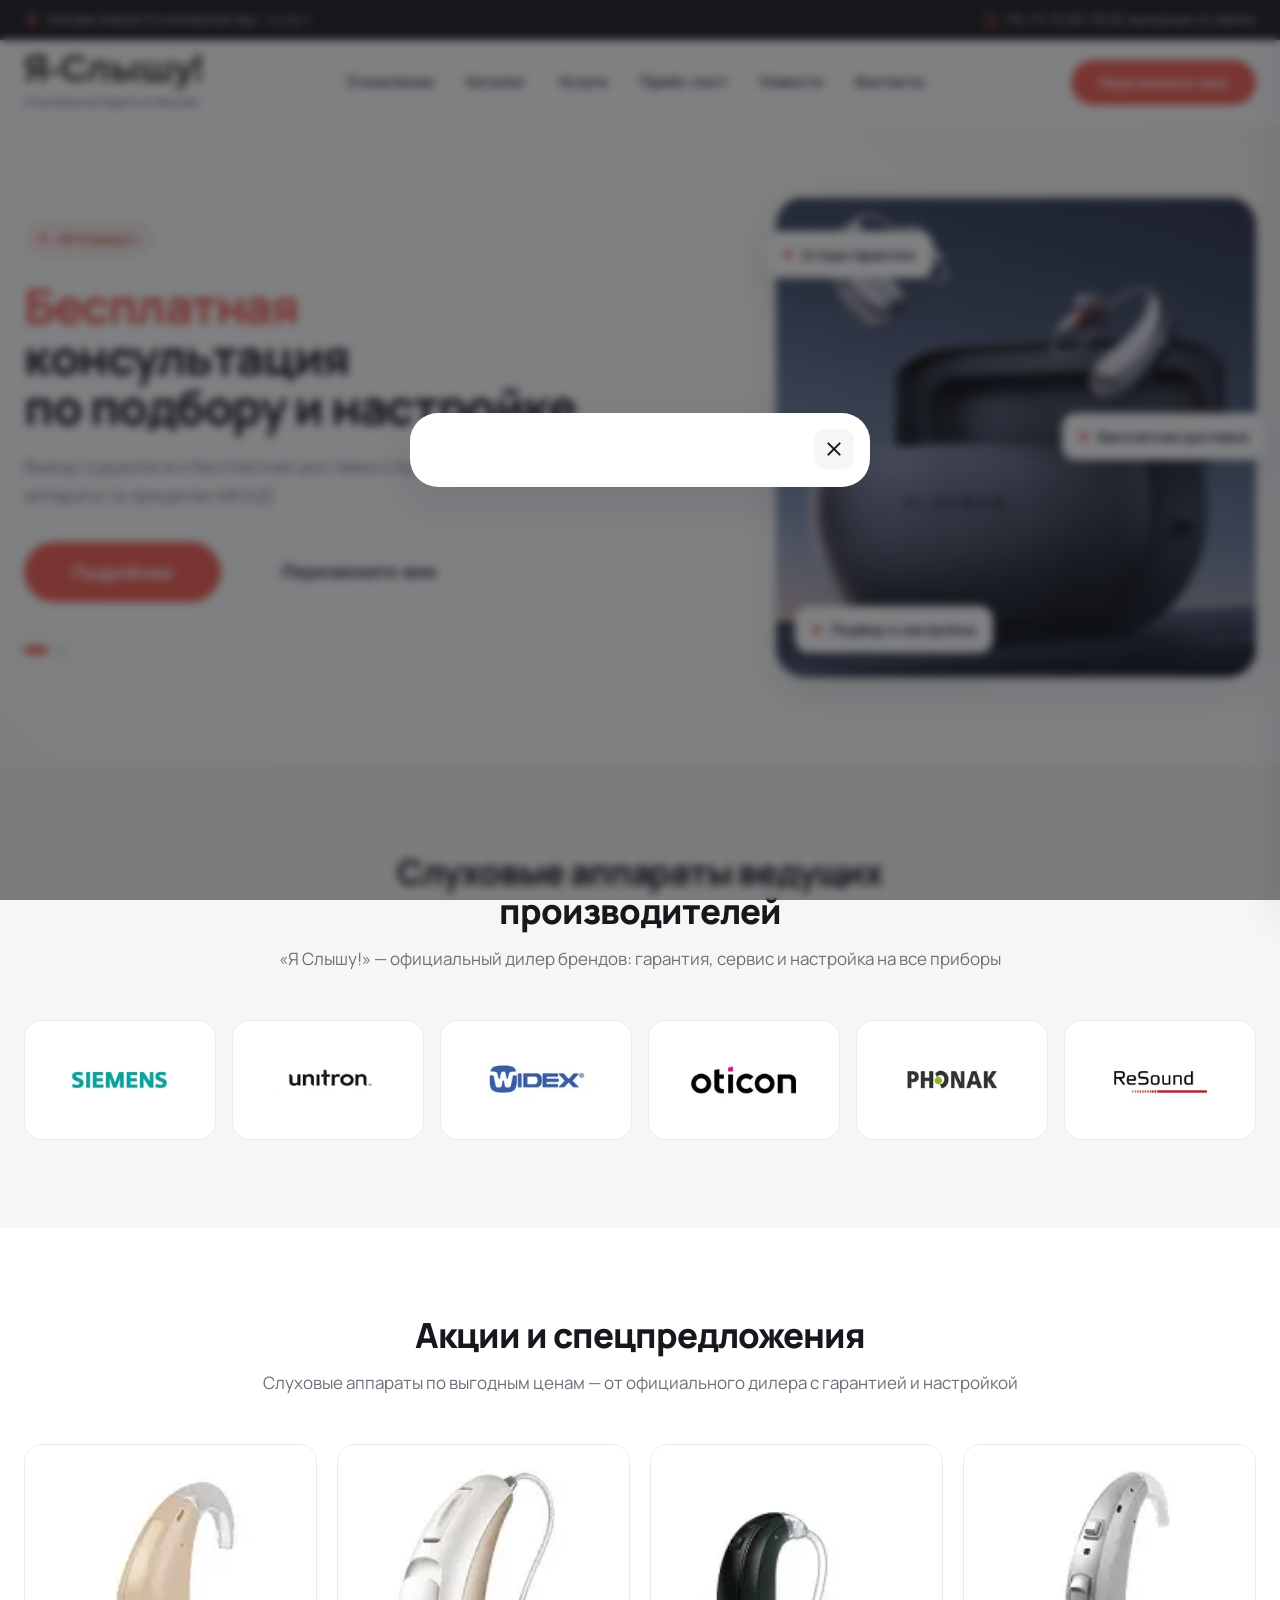
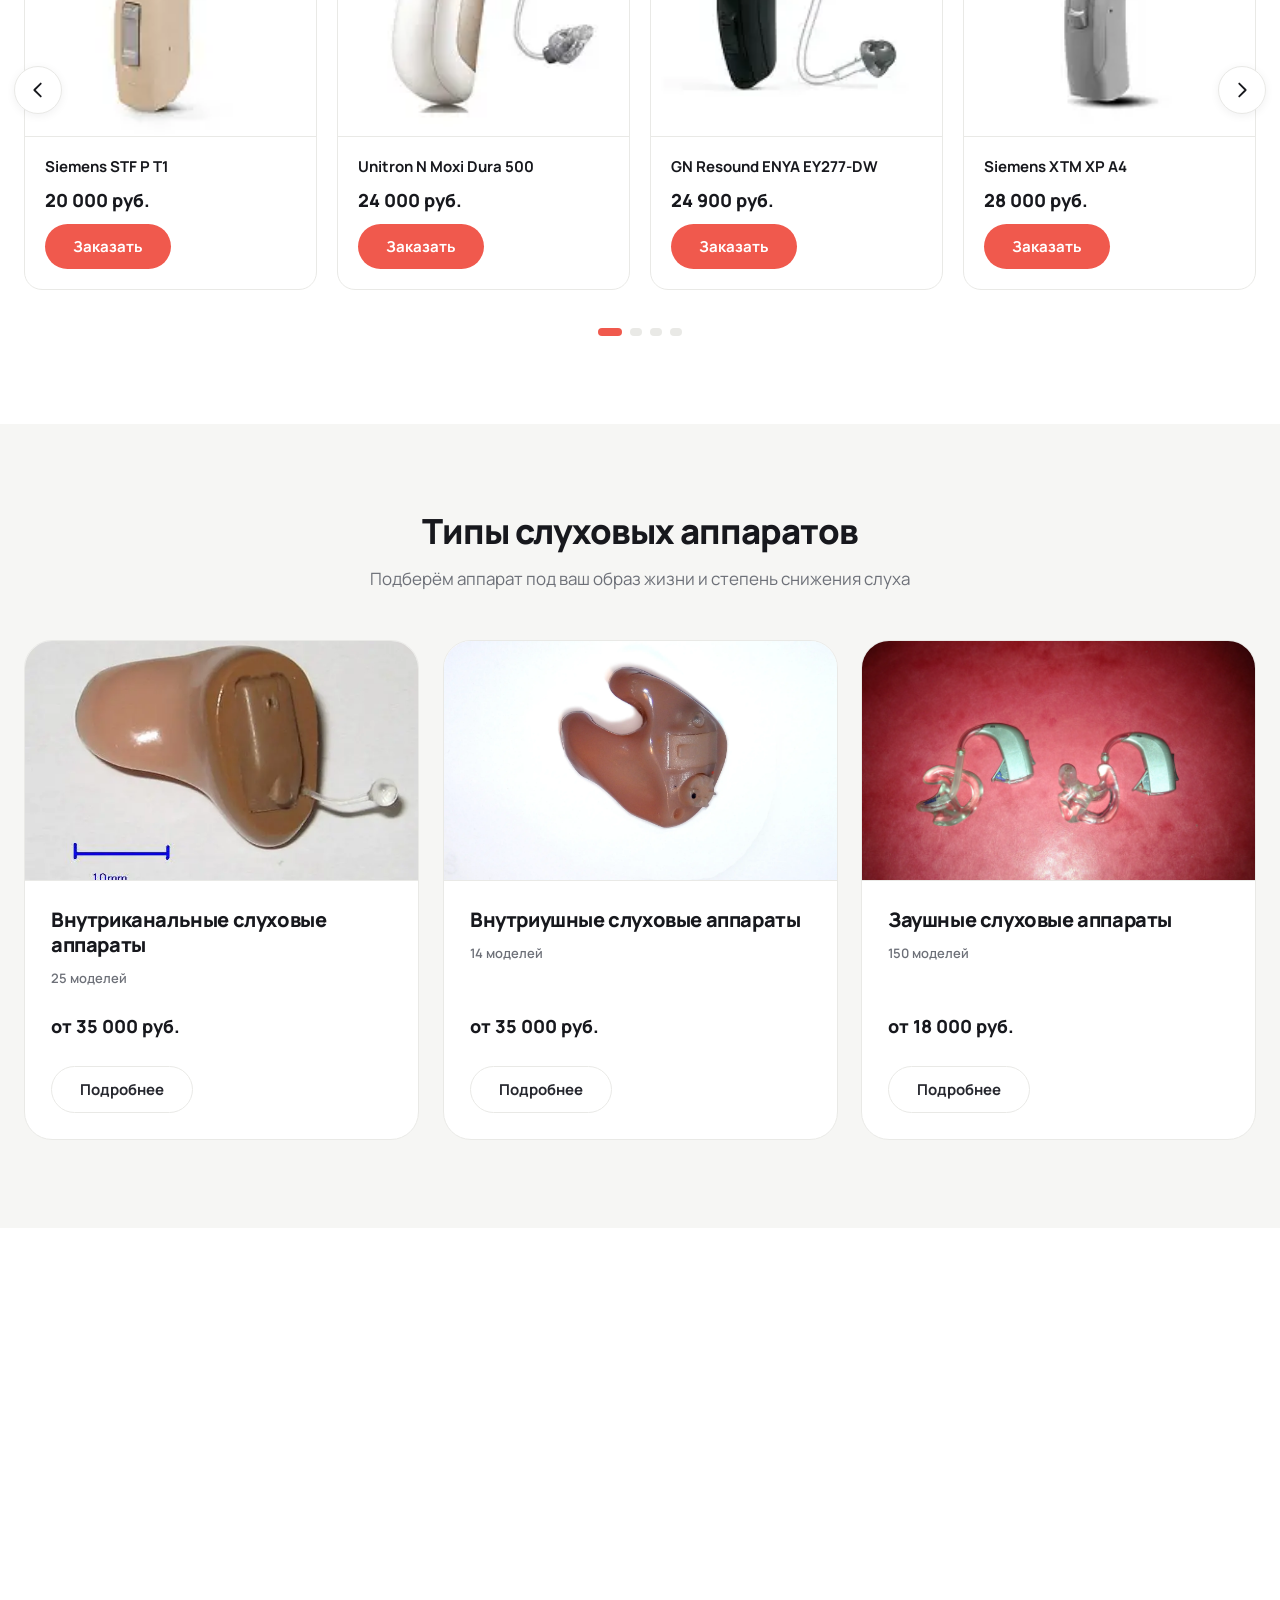
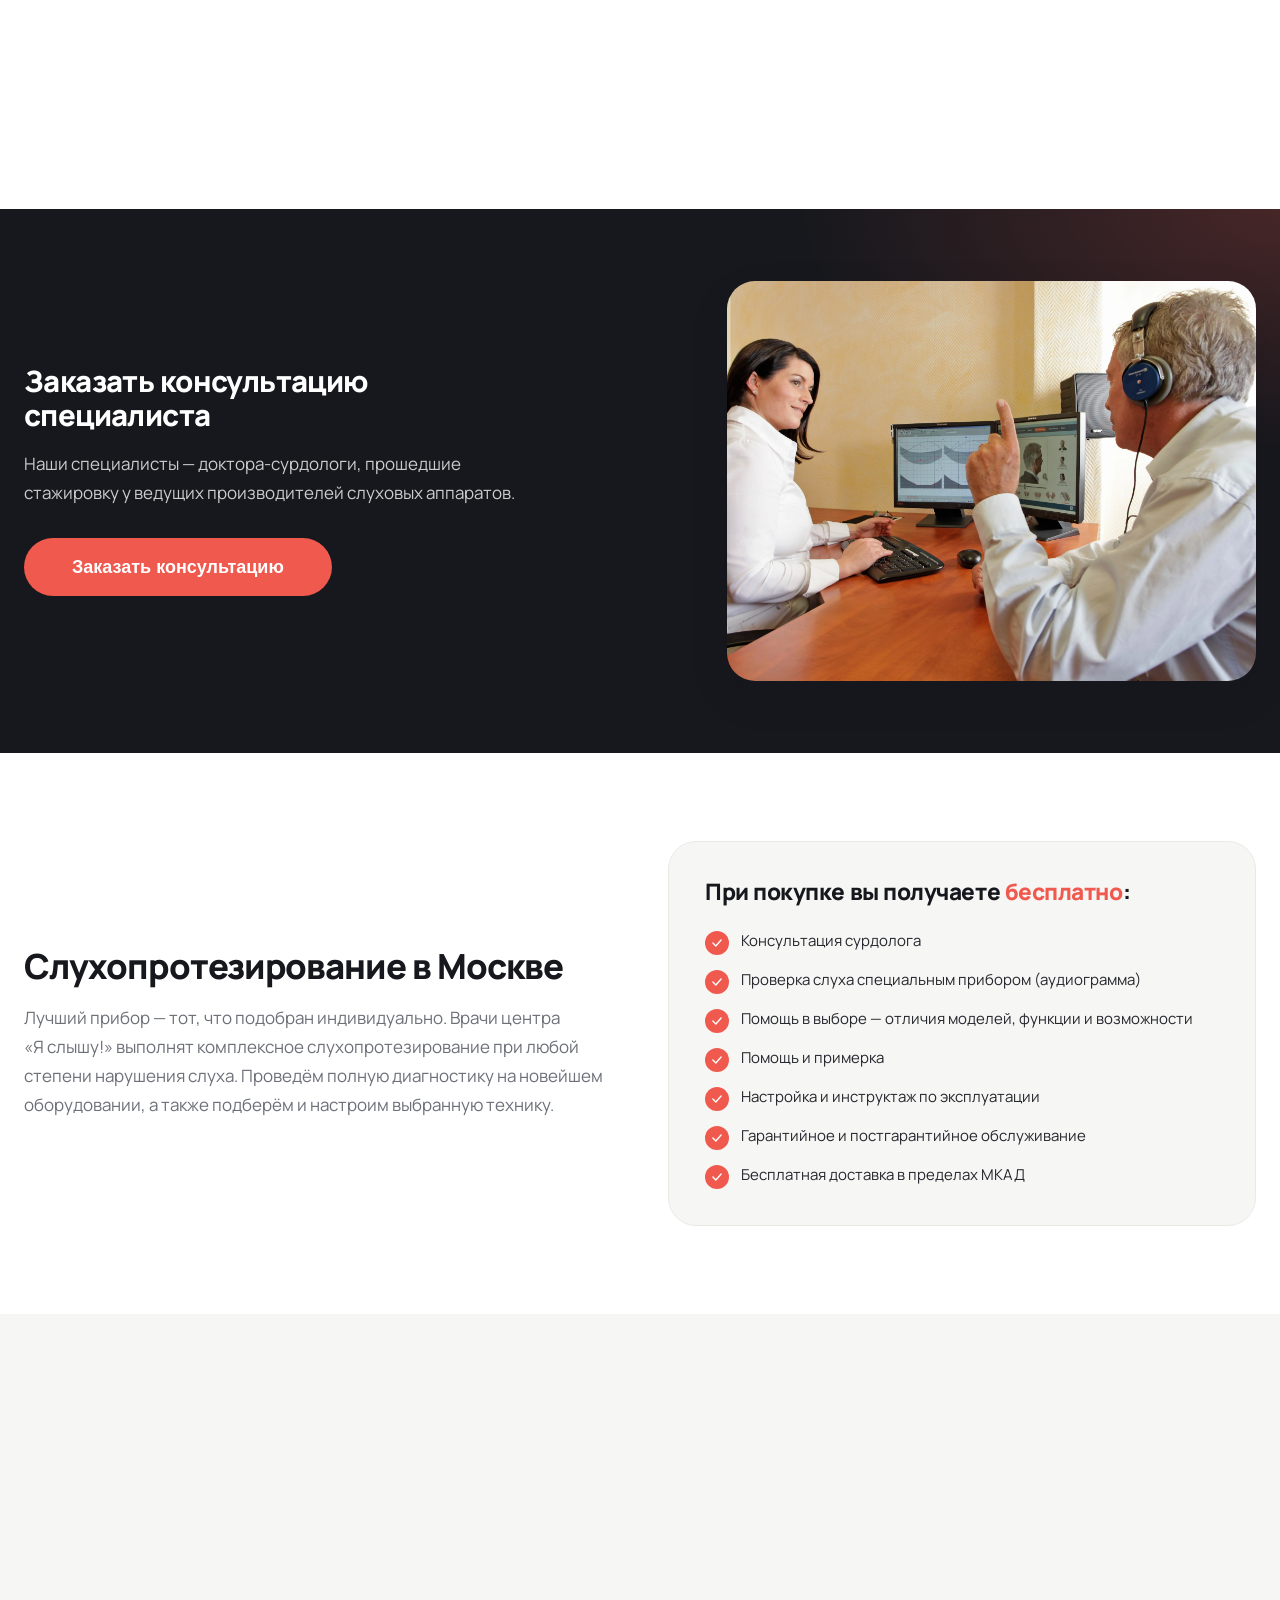
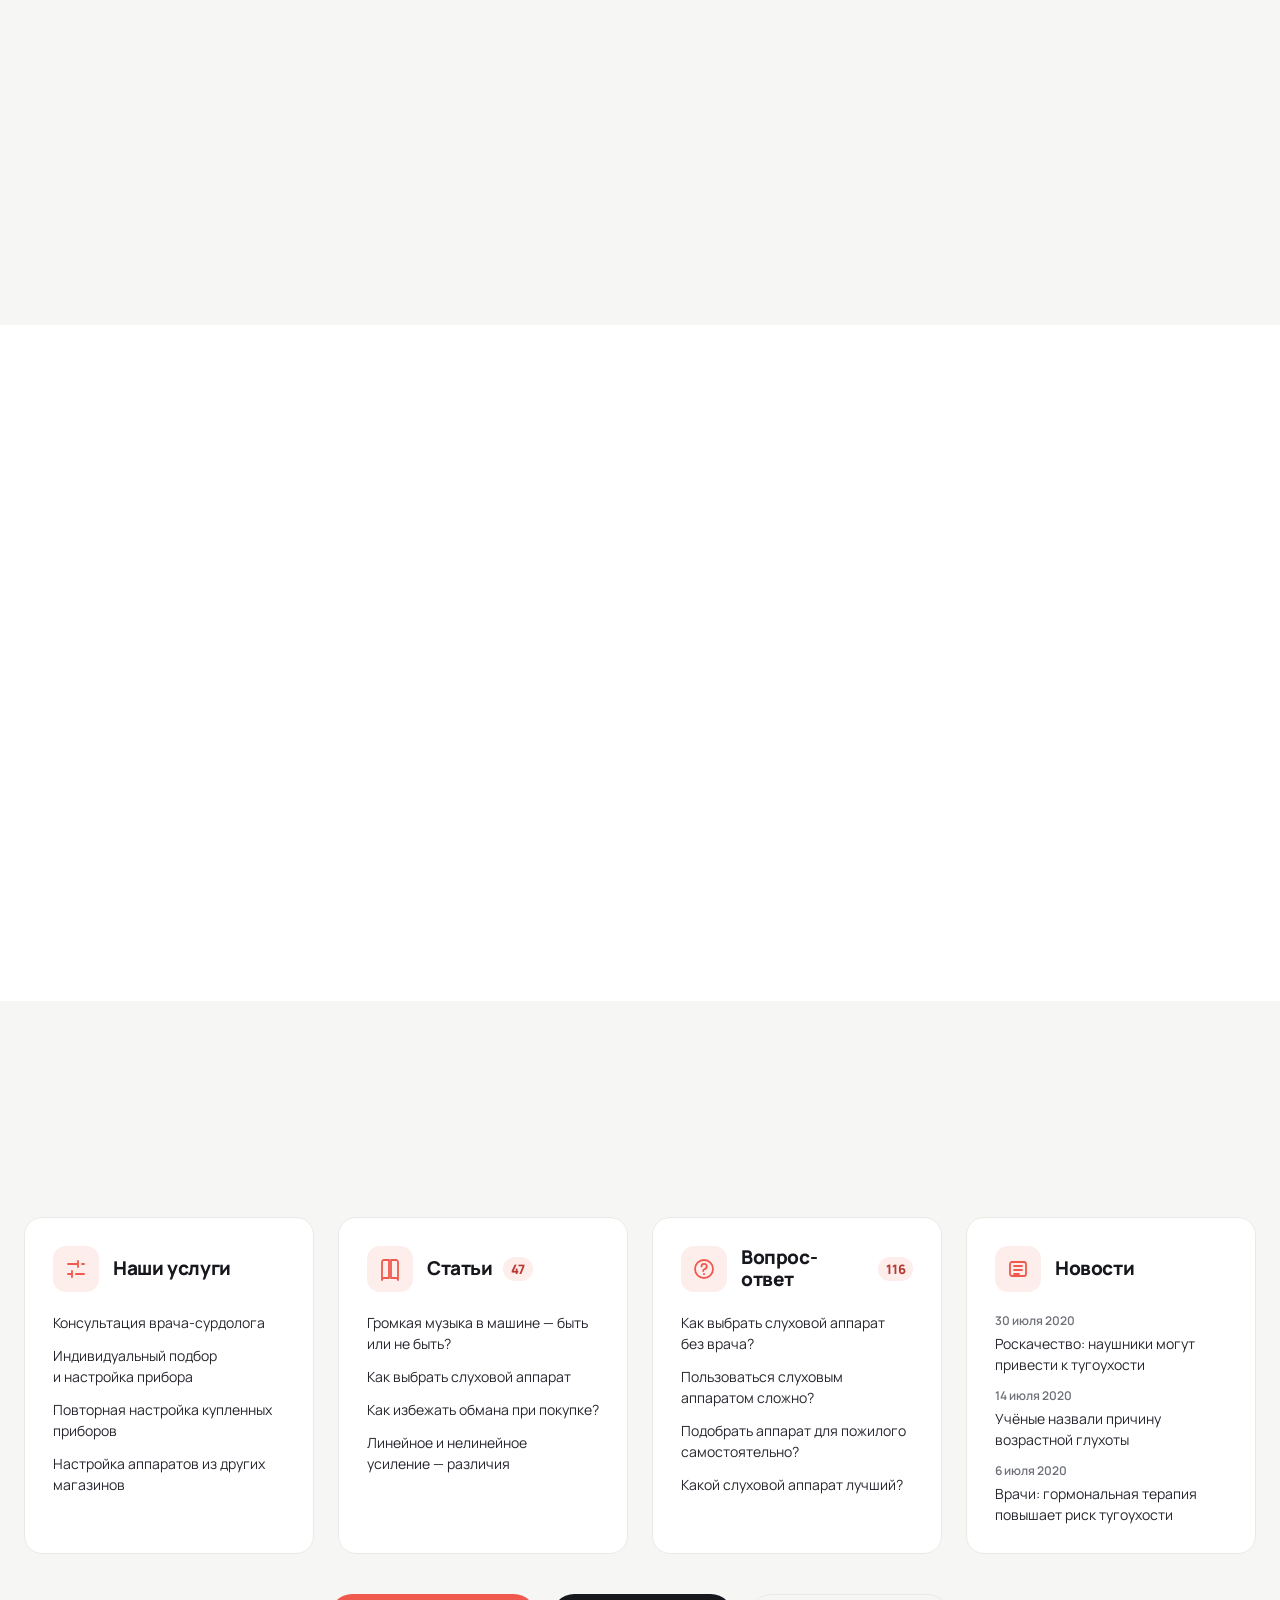
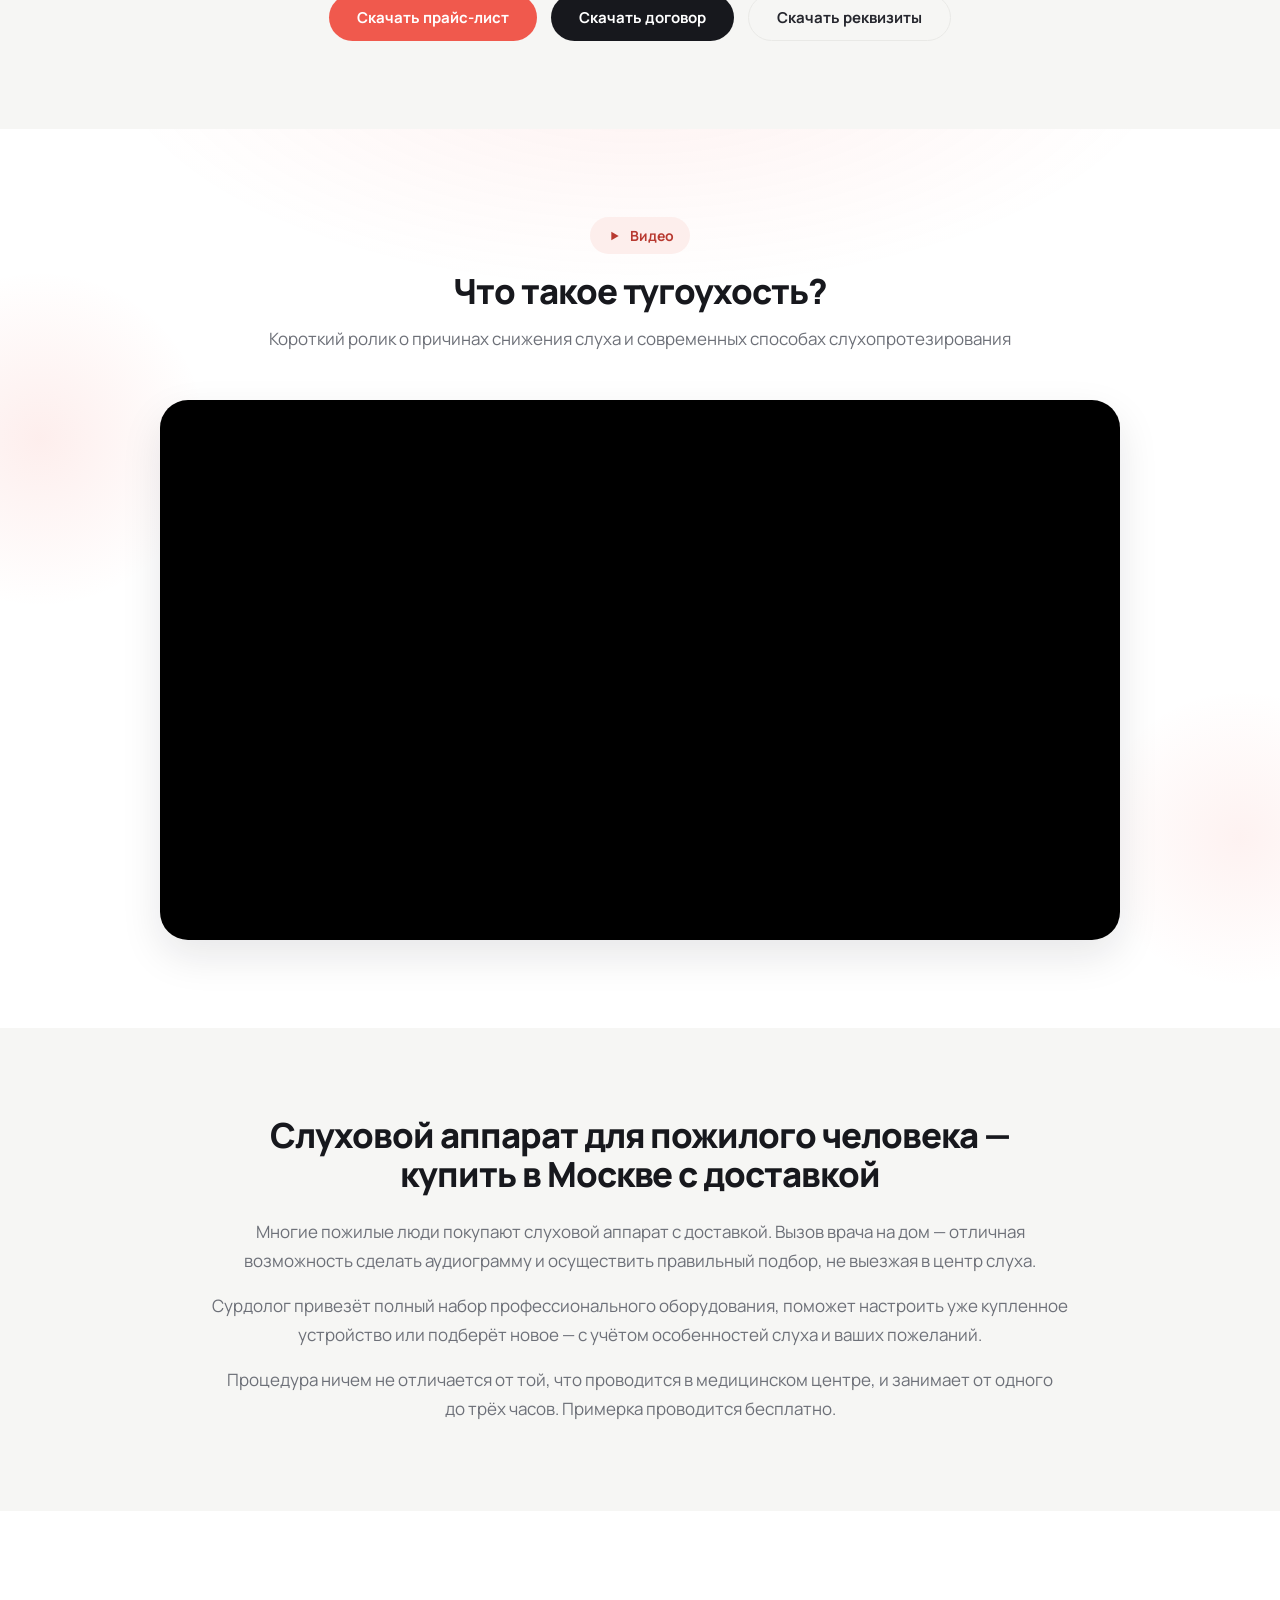
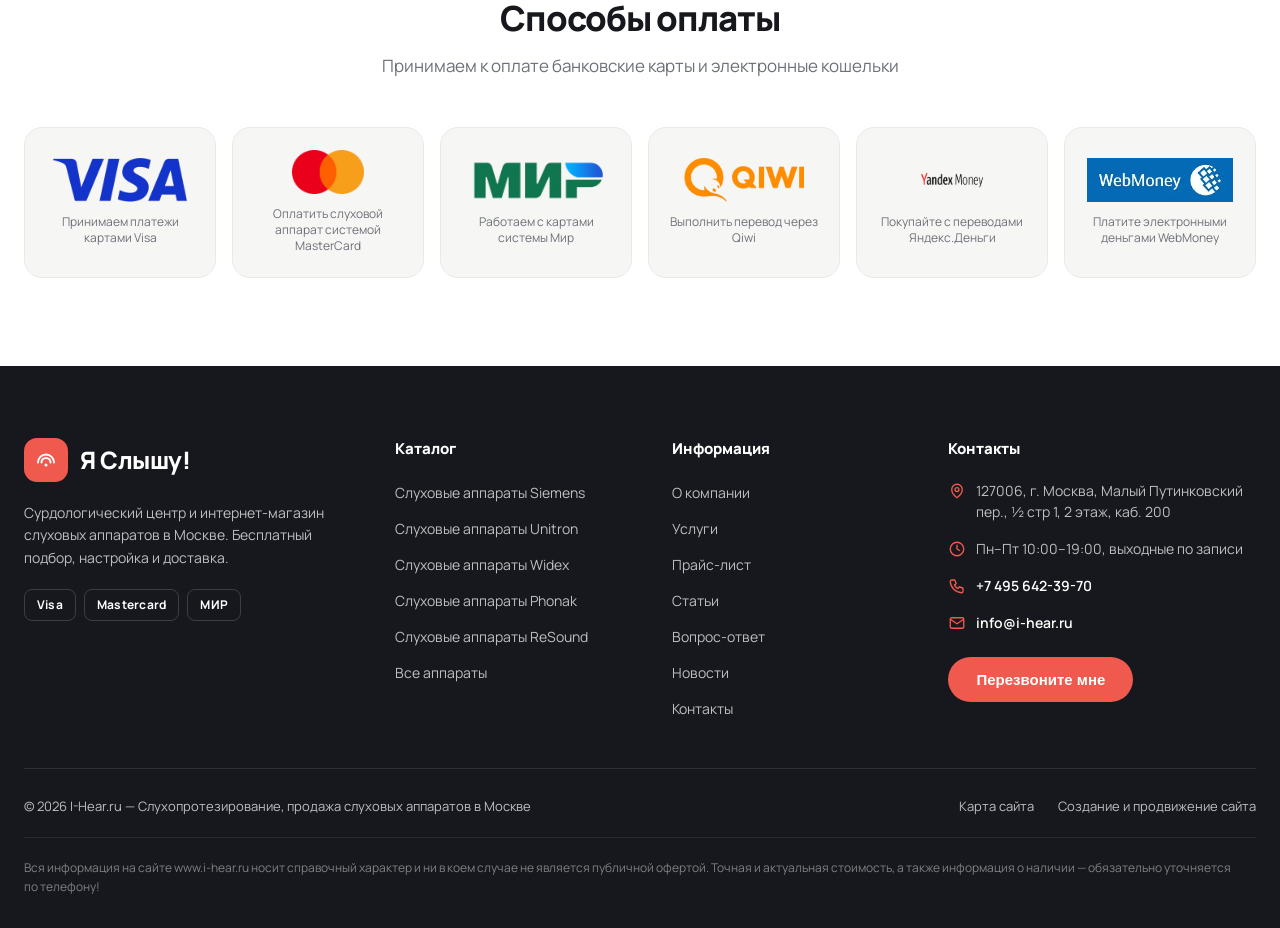
==== commit 8f4aad00: "UPD" ====
--- a/docs/index.html
+++ b/docs/index.html
@@ -8,8 +8,8 @@
     <link rel="preconnect" href="https://fonts.googleapis.com">
     <link rel="preconnect" href="https://fonts.gstatic.com" crossorigin>
     <link href="https://fonts.googleapis.com/css2?family=Manrope:wght@400;500;600;700;800&display=swap" rel="stylesheet">
-    <link rel="stylesheet" href="css/style.css?v=1789947200260">
-    <link rel="stylesheet" href="fancybox.css?v=1789947200260">
+    <link rel="stylesheet" href="css/style.css?v=1789955435948">
+    <link rel="stylesheet" href="fancybox.css?v=1789955435948">
     <title>Слуховые аппараты в&#160;Москве&#160;&#8212; интернет-магазин &#171;Я&#160;Слышу!&#187;</title>
 </head>
 <body id="home">
@@ -864,7 +864,6 @@
     </div>
 </footer>
 
-<!-- Модальное окно «Перезвоните мне» -->
 <div id="callback" hidden>
     <form class="callback" novalidate>
         <div class="callback__title">Перезвоните мне</div>
@@ -875,12 +874,12 @@
         <label class="callback__field">
             <input type="tel" name="phone" placeholder="+7 (___) ___-__-__" data-rules="req,phone">
         </label>
-        <button class="btn callback__submit" type="submit">Жду звонка</button>
+        <button class="btn btn_big callback__submit" type="submit">Жду звонка</button>
         <p class="callback__note">Нажимая кнопку, вы&#160;соглашаетесь с&#160;политикой конфиденциальности</p>
     </form>
 </div>
 
-<script src="fancybox.umd.js?v=1789947200260"></script>
-<script src="js/common.js?v=1789947200260"></script>
+<script src="fancybox.umd.js?v=1789955435948"></script>
+<script src="js/common.js?v=1789955435948"></script>
 </body>
 </html>
--- a/docs/css/style.css
+++ b/docs/css/style.css
@@ -1,3220 +1 @@
-@charset "UTF-8";
-
-:root {
-  /* Базовые */
-  --size: 16px;
-  --background: #ffffff;
-  --surface: #f6f6f4;
-  --text: #26272e;
-  --muted: #6d7078;
-  /* Акцент */
-  --accent: #f0594d;
-  --accent-rgb: 240, 89, 77;
-  --accent-hover: #d84a3f;
-  --accent-soft: #fdeeec;
-  --accent-dark: #b83a31;
-  /* Тёмный */
-  --dark: #17181d;
-  --dark-soft: #1f2128;
-  /* Сервисные */
-  --line: #e9e9e6;
-  --white: #ffffff;
-  /* Шрифт */
-  --font: "Manrope", "Inter", -apple-system, BlinkMacSystemFont, "Segoe UI", sans-serif;
-  /* Геометрия */
-  --container: 1400px;
-  --gap: 24px;
-  --header-h: 136px;
-  --radius: 18px;
-  --radius-sm: 12px;
-  --radius-lg: 28px;
-  /* Тени */
-  --shadow-sm: 0 2px 10px rgba(23, 24, 29, 0.06);
-  --shadow: 0 16px 40px rgba(23, 24, 29, 0.10);
-  --shadow-accent: 0 14px 30px rgba(240, 89, 77, 0.28);
-  /* Переходы */
-  --tr: 0.3s cubic-bezier(0.22, 1, 0.36, 1);
-  --tr-slow: 0.6s cubic-bezier(0.22, 1, 0.36, 1);
-}
-
-* {
-  -webkit-box-sizing: border-box;
-  box-sizing: border-box;
-}
-
-body,
-div,
-dl,
-dt,
-dd,
-ul,
-li,
-h1,
-h2,
-h3,
-h4,
-h5,
-h6,
-pre,
-code,
-form,
-fieldset,
-input,
-textarea,
-p,
-blockquote,
-th,
-td {
-  margin: 0;
-  padding: 0;
-}
-
-table {
-  border-collapse: collapse;
-  border-spacing: 0;
-}
-
-fieldset,
-img,
-abbr,
-iframe {
-  border: 0;
-}
-
-address,
-caption,
-cite,
-code,
-dfn,
-em,
-strong,
-th,
-var {
-  font-style: normal;
-  font-weight: normal;
-}
-
-ul li {
-  list-style: none;
-}
-
-caption,
-th {
-  text-align: left;
-}
-
-h1,
-h2,
-h3,
-h4,
-h5,
-h6 {
-  font-size: 100%;
-  font-weight: normal;
-}
-
-sup {
-  vertical-align: text-top;
-}
-
-sub {
-  vertical-align: text-bottom;
-}
-
-input,
-textarea,
-select {
-  font-family: inherit;
-  font-size: inherit;
-  font-weight: inherit;
-}
-
-legend {
-  color: #000;
-}
-
-article,
-aside,
-details,
-figcaption,
-figure,
-footer,
-header,
-hgroup,
-menu,
-nav,
-section,
-main {
-  display: block;
-}
-
-img {
-  max-width: 100%;
-  height: auto;
-}
-
-a {
-  text-decoration: none;
-  color: inherit;
-}
-
-button {
-  cursor: pointer;
-  outline: none;
-  border: none;
-  background: none;
-}
-
-input {
-  outline: none;
-  border: none;
-  background: none;
-}
-
-textarea {
-  outline: none;
-  border: none;
-  background: none;
-}
-
-@-webkit-keyframes fadeIn {
-  from {
-    opacity: 0;
-  }
-
-  to {
-    opacity: 1;
-  }
-}
-
-@keyframes fadeIn {
-  from {
-    opacity: 0;
-  }
-
-  to {
-    opacity: 1;
-  }
-}
-
-.video {
-  position: relative;
-  overflow: hidden;
-  background: radial-gradient(900px 420px at 50% -10%, rgba(var(--accent-rgb), 0.09), transparent 60%), var(--background);
-}
-
-.video .container {
-  position: relative;
-  z-index: 2;
-}
-
-.video::before {
-  content: "";
-  position: absolute;
-  top: 140px;
-  left: -130px;
-  width: 340px;
-  height: 340px;
-  border-radius: 50%;
-  background: radial-gradient(circle, rgba(var(--accent-rgb), 0.1), transparent 70%);
-}
-
-.video::after {
-  content: "";
-  position: absolute;
-  bottom: 40px;
-  right: -110px;
-  width: 300px;
-  height: 300px;
-  border-radius: 50%;
-  background: radial-gradient(circle, rgba(var(--accent-rgb), 0.08), transparent 70%);
-}
-
-.video__badge {
-  display: -webkit-inline-box;
-  display: -ms-inline-flexbox;
-  display: inline-flex;
-  -webkit-box-align: center;
-  -ms-flex-align: center;
-  align-items: center;
-  gap: 8px;
-  padding: 8px 16px;
-  margin-bottom: 18px;
-  font-size: 14px;
-  font-weight: 700;
-  color: var(--accent-dark);
-  background: var(--accent-soft);
-  border-radius: 100px;
-}
-
-.video__badge svg {
-  width: 16px;
-  height: 16px;
-}
-
-.video__frame {
-  max-width: 960px;
-  margin: 0 auto;
-  aspect-ratio: 16/9;
-  border-radius: var(--radius-lg);
-  overflow: hidden;
-  background: #000;
-  -webkit-box-shadow: var(--shadow);
-  box-shadow: var(--shadow);
-}
-
-.video__frame iframe {
-  display: block;
-  width: 100%;
-  height: 100%;
-  border: 0;
-}
-
-.types {
-  background: var(--surface);
-}
-
-.types__grid {
-  display: -ms-grid;
-  display: grid;
-  -ms-grid-columns: (1fr)[3];
-  grid-template-columns: repeat(3, 1fr);
-  gap: 24px;
-}
-
-.types__card {
-  display: -webkit-box;
-  display: -ms-flexbox;
-  display: flex;
-  -webkit-box-orient: vertical;
-  -webkit-box-direction: normal;
-  -ms-flex-direction: column;
-  flex-direction: column;
-  background: var(--white);
-  border: 1px solid var(--line);
-  border-radius: var(--radius-lg);
-  overflow: hidden;
-  -webkit-transition: border-color var(--tr), -webkit-transform var(--tr), -webkit-box-shadow var(--tr);
-  transition: border-color var(--tr), -webkit-transform var(--tr), -webkit-box-shadow var(--tr);
-  transition: transform var(--tr), box-shadow var(--tr), border-color var(--tr);
-  transition: transform var(--tr), box-shadow var(--tr), border-color var(--tr), -webkit-transform var(--tr), -webkit-box-shadow var(--tr);
-}
-
-.types__card:hover {
-  -webkit-transform: translateY(-6px);
-  -ms-transform: translateY(-6px);
-  transform: translateY(-6px);
-  border-color: rgba(var(--accent-rgb), 0.4);
-  -webkit-box-shadow: var(--shadow);
-  box-shadow: var(--shadow);
-}
-
-.types__media {
-  display: block;
-  height: 240px;
-  background: var(--surface);
-  border-bottom: 1px solid var(--line);
-  overflow: hidden;
-}
-
-.types__media img {
-  display: block;
-  width: 100%;
-  height: 100%;
-  -o-object-fit: cover;
-  object-fit: cover;
-  -webkit-transition: -webkit-transform var(--tr);
-  transition: -webkit-transform var(--tr);
-  transition: transform var(--tr);
-  transition: transform var(--tr), -webkit-transform var(--tr);
-}
-
-.types__card:hover .types__media img {
-  -webkit-transform: scale(1.07);
-  -ms-transform: scale(1.07);
-  transform: scale(1.07);
-}
-
-.types__body {
-  display: -webkit-box;
-  display: -ms-flexbox;
-  display: flex;
-  -webkit-box-orient: vertical;
-  -webkit-box-direction: normal;
-  -ms-flex-direction: column;
-  flex-direction: column;
-  gap: 8px;
-  padding: 26px;
-  -webkit-box-flex: 1;
-  -ms-flex: 1;
-  flex: 1;
-}
-
-.types__name {
-  font-size: 20px;
-  font-weight: 800;
-  line-height: 1.25;
-  color: var(--dark);
-  letter-spacing: -0.02em;
-  -webkit-transition: color var(--tr);
-  transition: color var(--tr);
-}
-
-.types__name:hover {
-  color: var(--accent);
-}
-
-.types__count {
-  margin-top: 4px;
-  font-size: 13px;
-  font-weight: 600;
-  color: var(--muted);
-}
-
-.types__price {
-  margin-top: auto;
-  padding-top: 16px;
-  font-size: 18px;
-  font-weight: 800;
-  color: var(--dark);
-}
-
-.types__more {
-  margin-top: 18px;
-}
-
-.types {
-  /* Адаптив */
-}
-
-.seniors {
-  background: var(--surface);
-}
-
-.seniors__inner {
-  max-width: 860px;
-  margin: 0 auto;
-  text-align: center;
-}
-
-.seniors__title {
-  margin-bottom: 24px;
-}
-
-.seniors__text {
-  font-size: clamp(0.9375rem, 1rem + 0.2083333333vw, 1.0625rem);
-  line-height: 1.7;
-  color: var(--muted);
-}
-
-.seniors__text + .seniors__text {
-  margin-top: 16px;
-}
-
-.reviews {
-  overflow: hidden;
-}
-
-.reviews__wrap {
-  position: relative;
-}
-
-.reviews__track {
-  display: -webkit-box;
-  display: -ms-flexbox;
-  display: flex;
-  gap: 24px;
-  overflow-x: auto;
-  -ms-scroll-snap-type: x mandatory;
-  scroll-snap-type: x mandatory;
-  padding-bottom: 14px;
-  scrollbar-width: none;
-}
-
-.reviews__track::-webkit-scrollbar {
-  display: none;
-}
-
-.reviews__card {
-  -webkit-box-flex: 0;
-  -ms-flex: 0 0 auto;
-  flex: 0 0 auto;
-  width: calc((100% - 48px) / 3);
-  scroll-snap-align: start;
-  display: -webkit-box;
-  display: -ms-flexbox;
-  display: flex;
-  -webkit-box-orient: vertical;
-  -webkit-box-direction: normal;
-  -ms-flex-direction: column;
-  flex-direction: column;
-  gap: 18px;
-  padding: 30px;
-  background: var(--surface);
-  border: 1px solid var(--line);
-  border-radius: var(--radius-lg);
-}
-
-.reviews__quote {
-  width: 42px;
-  height: 42px;
-  border-radius: 12px;
-  display: -ms-grid;
-  display: grid;
-  place-items: center;
-  background: var(--accent-soft);
-  color: var(--accent);
-}
-
-.reviews__quote svg {
-  width: 22px;
-  height: 22px;
-}
-
-.reviews__text {
-  font-size: 15px;
-  line-height: 1.65;
-  color: var(--text);
-  -webkit-box-flex: 1;
-  -ms-flex: 1;
-  flex: 1;
-}
-
-.reviews__footer {
-  display: -webkit-box;
-  display: -ms-flexbox;
-  display: flex;
-  -webkit-box-align: center;
-  -ms-flex-align: center;
-  align-items: center;
-  gap: 14px;
-  padding-top: 18px;
-  border-top: 1px solid var(--line);
-}
-
-.reviews__avatar {
-  display: -webkit-box;
-  display: -ms-flexbox;
-  display: flex;
-  -webkit-box-pack: center;
-  -ms-flex-pack: center;
-  justify-content: center;
-  -webkit-box-align: center;
-  -ms-flex-align: center;
-  align-items: center;
-  width: 44px;
-  height: 44px;
-  -webkit-box-flex: 0;
-  -ms-flex: 0 0 auto;
-  flex: 0 0 auto;
-  border-radius: 50%;
-  font-size: 17px;
-  font-weight: 800;
-  color: var(--white);
-  background: var(--accent);
-}
-
-.reviews__meta {
-  display: -webkit-box;
-  display: -ms-flexbox;
-  display: flex;
-  -webkit-box-orient: vertical;
-  -webkit-box-direction: normal;
-  -ms-flex-direction: column;
-  flex-direction: column;
-  gap: 2px;
-}
-
-.reviews__name {
-  font-size: 15px;
-  font-weight: 800;
-  color: var(--dark);
-}
-
-.reviews__date {
-  font-size: 13px;
-  color: var(--muted);
-}
-
-.reviews__link {
-  margin-left: auto;
-  font-size: 14px;
-  font-weight: 700;
-  color: var(--accent);
-  -webkit-transition: opacity var(--tr);
-  transition: opacity var(--tr);
-}
-
-.reviews__link:hover {
-  opacity: 0.7;
-}
-
-.reviews__arrow {
-  position: absolute;
-  top: calc(50% - 12px);
-  -webkit-transform: translateY(-50%);
-  -ms-transform: translateY(-50%);
-  transform: translateY(-50%);
-  z-index: 2;
-  width: 48px;
-  height: 48px;
-  border-radius: 50%;
-  display: -ms-grid;
-  display: grid;
-  place-items: center;
-  color: var(--dark);
-  background: var(--white);
-  border: 1px solid var(--line);
-  -webkit-box-shadow: var(--shadow-sm);
-  box-shadow: var(--shadow-sm);
-  -webkit-transition: background var(--tr), color var(--tr), border-color var(--tr), -webkit-box-shadow var(--tr);
-  transition: background var(--tr), color var(--tr), border-color var(--tr), -webkit-box-shadow var(--tr);
-  transition: background var(--tr), color var(--tr), border-color var(--tr), box-shadow var(--tr);
-  transition: background var(--tr), color var(--tr), border-color var(--tr), box-shadow var(--tr), -webkit-box-shadow var(--tr);
-}
-
-.reviews__arrow svg {
-  width: 22px;
-  height: 22px;
-}
-
-.reviews__arrow:hover {
-  background: var(--accent);
-  border-color: var(--accent);
-  color: var(--white);
-  -webkit-box-shadow: var(--shadow-accent);
-  box-shadow: var(--shadow-accent);
-}
-
-.reviews__arrow_prev {
-  left: -10px;
-}
-
-.reviews__arrow_next {
-  right: -10px;
-}
-
-.reviews__dots {
-  margin-top: 24px;
-}
-
-.pay__grid {
-  display: -ms-grid;
-  display: grid;
-  -ms-grid-columns: (1fr)[6];
-  grid-template-columns: repeat(6, 1fr);
-  gap: 16px;
-}
-
-.pay__item {
-  display: -webkit-box;
-  display: -ms-flexbox;
-  display: flex;
-  -webkit-box-orient: vertical;
-  -webkit-box-direction: normal;
-  -ms-flex-direction: column;
-  flex-direction: column;
-  -webkit-box-align: center;
-  -ms-flex-align: center;
-  align-items: center;
-  -webkit-box-pack: center;
-  -ms-flex-pack: center;
-  justify-content: center;
-  gap: 12px;
-  padding: 22px 16px;
-  background: var(--surface);
-  border: 1px solid var(--line);
-  border-radius: var(--radius);
-  -webkit-transition: border-color var(--tr), -webkit-box-shadow var(--tr);
-  transition: border-color var(--tr), -webkit-box-shadow var(--tr);
-  transition: border-color var(--tr), box-shadow var(--tr);
-  transition: border-color var(--tr), box-shadow var(--tr), -webkit-box-shadow var(--tr);
-}
-
-.pay__item:hover {
-  border-color: rgba(var(--accent-rgb), 0.35);
-  -webkit-box-shadow: var(--shadow-sm);
-  box-shadow: var(--shadow-sm);
-}
-
-.pay__img {
-  display: -webkit-box;
-  display: -ms-flexbox;
-  display: flex;
-  -webkit-box-align: center;
-  -ms-flex-align: center;
-  align-items: center;
-  -webkit-box-pack: center;
-  -ms-flex-pack: center;
-  justify-content: center;
-  height: 44px;
-}
-
-.pay__img img {
-  height: 100%;
-  width: auto;
-  max-width: 100%;
-  -o-object-fit: contain;
-  object-fit: contain;
-}
-
-.pay__label {
-  font-size: 12px;
-  line-height: 1.35;
-  text-align: center;
-  color: var(--muted);
-}
-
-.pay {
-  /* Адаптив */
-}
-
-.modal {
-  position: fixed;
-  inset: 0;
-  z-index: 200;
-  display: none;
-  -webkit-box-align: center;
-  -ms-flex-align: center;
-  align-items: center;
-  -webkit-box-pack: center;
-  -ms-flex-pack: center;
-  justify-content: center;
-  padding: var(--gap);
-  background: rgba(23, 24, 29, 0.55);
-  backdrop-filter: blur(4px);
-}
-
-.modal__body {
-  position: relative;
-  width: 100%;
-  max-width: 460px;
-  padding: 40px;
-  background: var(--white);
-  border-radius: var(--radius-lg);
-  -webkit-box-shadow: var(--shadow);
-  box-shadow: var(--shadow);
-  -webkit-animation: modalIn 0.35s cubic-bezier(0.22, 1, 0.36, 1);
-  animation: modalIn 0.35s cubic-bezier(0.22, 1, 0.36, 1);
-}
-
-.modal_self .modal__body {
-  max-width: 560px;
-  padding: 20px;
-}
-
-.modal_self .modal__content img {
-  display: block;
-  width: 100%;
-  height: auto;
-  border-radius: var(--radius);
-}
-
-.modal__close {
-  position: absolute;
-  top: 16px;
-  right: 16px;
-  width: 40px;
-  height: 40px;
-  border-radius: 12px;
-  background: var(--surface);
-  -webkit-transition: background var(--tr), -webkit-transform var(--tr);
-  transition: background var(--tr), -webkit-transform var(--tr);
-  transition: background var(--tr), transform var(--tr);
-  transition: background var(--tr), transform var(--tr), -webkit-transform var(--tr);
-}
-
-.modal__close::before,
-.modal__close::after {
-  content: "";
-  position: absolute;
-  top: 50%;
-  left: 50%;
-  width: 18px;
-  height: 2px;
-  border-radius: 2px;
-  background: var(--dark);
-  -webkit-transition: background var(--tr);
-  transition: background var(--tr);
-}
-
-.modal__close::before {
-  -webkit-transform: translate(-50%, -50%) rotate(45deg);
-  -ms-transform: translate(-50%, -50%) rotate(45deg);
-  transform: translate(-50%, -50%) rotate(45deg);
-}
-
-.modal__close::after {
-  -webkit-transform: translate(-50%, -50%) rotate(-45deg);
-  -ms-transform: translate(-50%, -50%) rotate(-45deg);
-  transform: translate(-50%, -50%) rotate(-45deg);
-}
-
-.modal__close:hover {
-  background: var(--accent);
-  -webkit-transform: rotate(90deg);
-  -ms-transform: rotate(90deg);
-  transform: rotate(90deg);
-}
-
-.modal__close:hover::before,
-.modal__close:hover::after {
-  background: var(--white);
-}
-
-@-webkit-keyframes modalIn {
-  from {
-    opacity: 0;
-    -webkit-transform: translateY(24px) scale(0.96);
-    transform: translateY(24px) scale(0.96);
-  }
-
-  to {
-    opacity: 1;
-    -webkit-transform: none;
-    transform: none;
-  }
-}
-
-@keyframes modalIn {
-  from {
-    opacity: 0;
-    -webkit-transform: translateY(24px) scale(0.96);
-    transform: translateY(24px) scale(0.96);
-  }
-
-  to {
-    opacity: 1;
-    -webkit-transform: none;
-    transform: none;
-  }
-}
-
-/* Форма обратного звонка */
-
-.callback {
-  display: -webkit-box;
-  display: -ms-flexbox;
-  display: flex;
-  -webkit-box-orient: vertical;
-  -webkit-box-direction: normal;
-  -ms-flex-direction: column;
-  flex-direction: column;
-  gap: 16px;
-}
-
-.callback__title {
-  font-size: 26px;
-  font-weight: 800;
-  color: var(--dark);
-  letter-spacing: -0.02em;
-}
-
-.callback__text {
-  font-size: 14px;
-  color: var(--muted);
-  line-height: 1.5;
-}
-
-.callback__field {
-  display: block;
-}
-
-.callback__field input {
-  width: 100%;
-  padding: 14px 18px;
-  font-size: 15px;
-  color: var(--text);
-  background: var(--surface);
-  border: 1px solid transparent;
-  border-radius: 12px;
-  -webkit-transition: border-color var(--tr), background var(--tr), -webkit-box-shadow var(--tr);
-  transition: border-color var(--tr), background var(--tr), -webkit-box-shadow var(--tr);
-  transition: border-color var(--tr), box-shadow var(--tr), background var(--tr);
-  transition: border-color var(--tr), box-shadow var(--tr), background var(--tr), -webkit-box-shadow var(--tr);
-}
-
-.callback__field input::-webkit-input-placeholder {
-  color: var(--muted);
-}
-
-.callback__field input::-moz-placeholder {
-  color: var(--muted);
-}
-
-.callback__field input:-ms-input-placeholder {
-  color: var(--muted);
-}
-
-.callback__field input::-ms-input-placeholder {
-  color: var(--muted);
-}
-
-.callback__field input::placeholder {
-  color: var(--muted);
-}
-
-.callback__field input:focus {
-  background: var(--white);
-  border-color: var(--accent);
-  -webkit-box-shadow: 0 0 0 4px rgba(var(--accent-rgb), 0.12);
-  box-shadow: 0 0 0 4px rgba(var(--accent-rgb), 0.12);
-}
-
-.callback__field input.error {
-  border-color: #e5484d;
-  background: #fdf0ef;
-}
-
-.callback__submit {
-  -webkit-box-pack: center;
-  -ms-flex-pack: center;
-  justify-content: center;
-  width: 100%;
-  padding: 16px 28px;
-  font-size: 15px;
-}
-
-.callback__note {
-  font-size: 12px;
-  color: var(--muted);
-  text-align: center;
-}
-
-.info {
-  background: var(--surface);
-}
-
-.info__grid {
-  display: -ms-grid;
-  display: grid;
-  -ms-grid-columns: (1fr)[4];
-  grid-template-columns: repeat(4, 1fr);
-  gap: 24px;
-}
-
-.info__card {
-  display: -webkit-box;
-  display: -ms-flexbox;
-  display: flex;
-  -webkit-box-orient: vertical;
-  -webkit-box-direction: normal;
-  -ms-flex-direction: column;
-  flex-direction: column;
-  padding: 28px;
-  background: var(--white);
-  border: 1px solid var(--line);
-  border-radius: var(--radius);
-}
-
-.info__head {
-  display: -webkit-box;
-  display: -ms-flexbox;
-  display: flex;
-  -webkit-box-align: center;
-  -ms-flex-align: center;
-  align-items: center;
-  gap: 14px;
-  margin-bottom: 20px;
-}
-
-.info__icon {
-  display: -webkit-box;
-  display: -ms-flexbox;
-  display: flex;
-  -webkit-box-pack: center;
-  -ms-flex-pack: center;
-  justify-content: center;
-  -webkit-box-align: center;
-  -ms-flex-align: center;
-  align-items: center;
-  width: 46px;
-  height: 46px;
-  -webkit-box-flex: 0;
-  -ms-flex: 0 0 auto;
-  flex: 0 0 auto;
-  border-radius: 13px;
-  background: var(--accent-soft);
-  color: var(--accent);
-}
-
-.info__icon svg {
-  width: 24px;
-  height: 24px;
-}
-
-.info__title {
-  display: -webkit-box;
-  display: -ms-flexbox;
-  display: flex;
-  -webkit-box-align: center;
-  -ms-flex-align: center;
-  align-items: center;
-  gap: 10px;
-  font-size: 19px;
-  font-weight: 800;
-  color: var(--dark);
-  letter-spacing: -0.02em;
-}
-
-.info__count {
-  display: -webkit-box;
-  display: -ms-flexbox;
-  display: flex;
-  -webkit-box-pack: center;
-  -ms-flex-pack: center;
-  justify-content: center;
-  -webkit-box-align: center;
-  -ms-flex-align: center;
-  align-items: center;
-  min-width: 30px;
-  height: 24px;
-  padding: 0 8px;
-  font-size: 13px;
-  font-weight: 800;
-  color: var(--accent-dark);
-  background: var(--accent-soft);
-  border-radius: 20px;
-}
-
-.info__list {
-  display: -webkit-box;
-  display: -ms-flexbox;
-  display: flex;
-  -webkit-box-orient: vertical;
-  -webkit-box-direction: normal;
-  -ms-flex-direction: column;
-  flex-direction: column;
-  gap: 12px;
-}
-
-.info__link {
-  display: block;
-  font-size: 14px;
-  line-height: 1.5;
-  color: var(--text);
-  -webkit-transition: color var(--tr);
-  transition: color var(--tr);
-}
-
-.info__link:hover {
-  color: var(--accent);
-}
-
-.info__date {
-  display: block;
-  margin-bottom: 3px;
-  font-size: 12px;
-  font-weight: 600;
-  color: var(--muted);
-}
-
-.info__actions {
-  display: -webkit-box;
-  display: -ms-flexbox;
-  display: flex;
-  -webkit-box-pack: center;
-  -ms-flex-pack: center;
-  justify-content: center;
-  gap: 14px;
-  -ms-flex-wrap: wrap;
-  flex-wrap: wrap;
-  margin-top: 40px;
-}
-
-.info {
-  /* Адаптив */
-}
-
-.hero {
-  position: relative;
-  overflow: hidden;
-  padding: 72px 0 88px;
-  background: radial-gradient(1200px 600px at 100% -10%, rgba(var(--accent-rgb), 0.08), transparent 60%), radial-gradient(800px 500px at -10% 110%, rgba(var(--accent-rgb), 0.06), transparent 55%), var(--background);
-}
-
-.hero__inner {
-  position: relative;
-  z-index: 2;
-  display: -ms-grid;
-  display: grid;
-  -ms-grid-columns: auto 480px;
-  grid-template-columns: auto 480px;
-  -webkit-box-align: center;
-  -ms-flex-align: center;
-  align-items: center;
-  gap: 48px;
-}
-
-.hero {
-  /* Контент */
-}
-
-.hero__slides {
-  display: -ms-grid;
-  display: grid;
-  -webkit-box-align: center;
-  -ms-flex-align: center;
-  align-items: center;
-}
-
-.hero__slide {
-  -ms-grid-row: 1;
-  -ms-grid-column: 1;
-  grid-area: 1/1;
-  display: -webkit-box;
-  display: -ms-flexbox;
-  display: flex;
-  -webkit-box-orient: vertical;
-  -webkit-box-direction: normal;
-  -ms-flex-direction: column;
-  flex-direction: column;
-  -webkit-box-pack: center;
-  -ms-flex-pack: center;
-  justify-content: center;
-  opacity: 0;
-  -webkit-transform: translateY(18px);
-  -ms-transform: translateY(18px);
-  transform: translateY(18px);
-  -webkit-transition: opacity var(--tr-slow), -webkit-transform var(--tr-slow);
-  transition: opacity var(--tr-slow), -webkit-transform var(--tr-slow);
-  transition: opacity var(--tr-slow), transform var(--tr-slow);
-  transition: opacity var(--tr-slow), transform var(--tr-slow), -webkit-transform var(--tr-slow);
-  pointer-events: none;
-}
-
-.hero__slide.is-active {
-  opacity: 1;
-  -webkit-transform: none;
-  -ms-transform: none;
-  transform: none;
-  pointer-events: auto;
-}
-
-.hero__badge {
-  display: -webkit-inline-box;
-  display: -ms-inline-flexbox;
-  display: inline-flex;
-  -webkit-box-align: center;
-  -ms-flex-align: center;
-  align-items: center;
-  gap: 8px;
-  padding: 8px 16px;
-  margin-bottom: 24px;
-  font-size: 14px;
-  font-weight: 700;
-  color: var(--accent-dark);
-  background: var(--accent-soft);
-  border-radius: 100px;
-  width: -webkit-fit-content;
-  width: -moz-fit-content;
-  width: fit-content;
-}
-
-.hero__badge::before {
-  content: "";
-  width: 7px;
-  height: 7px;
-  border-radius: 50%;
-  background: var(--accent);
-}
-
-.hero__title {
-  max-width: 560px;
-  margin-bottom: 20px;
-  font-size: clamp(2rem, 1rem + 2.5vw, 3.5rem);
-  font-weight: 800;
-  line-height: 1.05;
-  letter-spacing: -0.03em;
-  color: var(--dark);
-}
-
-.hero__title-accent {
-  color: var(--accent);
-}
-
-.hero__text {
-  max-width: 480px;
-  margin-bottom: 32px;
-  font-size: clamp(1rem, 1rem + 0.2083333333vw, 1.125rem);
-  line-height: 1.6;
-  color: var(--muted);
-}
-
-.hero__actions {
-  display: -webkit-box;
-  display: -ms-flexbox;
-  display: flex;
-  gap: 12px;
-  -ms-flex-wrap: wrap;
-  flex-wrap: wrap;
-}
-
-.hero {
-  /* Управление слайдером */
-}
-
-.hero__controls {
-  display: -webkit-box;
-  display: -ms-flexbox;
-  display: flex;
-  -webkit-box-align: center;
-  -ms-flex-align: center;
-  align-items: center;
-  margin-top: 44px;
-}
-
-.hero {
-  /* Иллюстрация */
-}
-
-.hero__visual {
-  position: relative;
-}
-
-.hero__visual-card {
-  position: relative;
-  aspect-ratio: 1;
-  max-width: 480px;
-  margin-left: auto;
-  border-radius: var(--radius-lg);
-  overflow: hidden;
-  background: var(--surface);
-  -webkit-box-shadow: var(--shadow);
-  box-shadow: var(--shadow);
-}
-
-.hero__visual-img {
-  position: absolute;
-  inset: 0;
-  width: 100%;
-  height: 100%;
-  -o-object-fit: cover;
-  object-fit: cover;
-  opacity: 0;
-  -webkit-transition: opacity var(--tr-slow);
-  transition: opacity var(--tr-slow);
-}
-
-.hero__visual-img.is-active {
-  opacity: 1;
-}
-
-.hero__chip {
-  position: absolute;
-  display: -webkit-box;
-  display: -ms-flexbox;
-  display: flex;
-  -webkit-box-align: center;
-  -ms-flex-align: center;
-  align-items: center;
-  gap: 10px;
-  padding: 13px 18px;
-  font-size: 14px;
-  font-weight: 700;
-  color: var(--dark);
-  background: var(--white);
-  border-radius: 14px;
-  -webkit-box-shadow: var(--shadow);
-  box-shadow: var(--shadow);
-  -webkit-animation: heroFloat 6s ease-in-out infinite;
-  animation: heroFloat 6s ease-in-out infinite;
-}
-
-.hero__chip::before {
-  content: "";
-  width: 8px;
-  height: 8px;
-  border-radius: 50%;
-  background: var(--accent);
-  -webkit-box-flex: 0;
-  -ms-flex: 0 0 auto;
-  flex: 0 0 auto;
-}
-
-.hero__chip_1 {
-  top: 7%;
-  left: -2%;
-}
-
-.hero__chip_2 {
-  top: 45%;
-  right: -2%;
-  -webkit-animation-delay: 1.6s;
-  animation-delay: 1.6s;
-}
-
-.hero__chip_3 {
-  bottom: 5%;
-  left: 4%;
-  -webkit-animation-delay: 3.2s;
-  animation-delay: 3.2s;
-}
-
-.hero {
-  /* Адаптив */
-}
-
-@-webkit-keyframes heroFloat {
-  0%, 100% {
-    -webkit-transform: translateY(0);
-    transform: translateY(0);
-  }
-
-  50% {
-    -webkit-transform: translateY(-12px);
-    transform: translateY(-12px);
-  }
-}
-
-@keyframes heroFloat {
-  0%, 100% {
-    -webkit-transform: translateY(0);
-    transform: translateY(0);
-  }
-
-  50% {
-    -webkit-transform: translateY(-12px);
-    transform: translateY(-12px);
-  }
-}
-
-.header {
-  position: fixed;
-  top: 0;
-  left: 0;
-  width: 100%;
-  z-index: 100;
-  background: var(--white);
-  /* Обёртка top + main */
-}
-
-.header__wrap {
-  display: -ms-grid;
-  display: grid;
-  -ms-grid-rows: 1fr -webkit-max-content;
-  -ms-grid-rows: 1fr max-content;
-  grid-template-rows: 1fr -webkit-max-content;
-  grid-template-rows: 1fr max-content;
-  -webkit-transition: grid-template-rows var(--tr);
-  transition: grid-template-rows var(--tr);
-  transition: grid-template-rows var(--tr), -ms-grid-rows var(--tr);
-}
-
-.header.is-scrolled .header__wrap {
-  -ms-grid-rows: 0fr -webkit-max-content;
-  -ms-grid-rows: 0fr max-content;
-  grid-template-rows: 0fr -webkit-max-content;
-  grid-template-rows: 0fr max-content;
-}
-
-.header {
-  /* Верхняя информационная панель */
-}
-
-.header__top {
-  overflow: hidden;
-  min-height: 0;
-  background: var(--dark);
-  color: rgba(255, 255, 255, 0.78);
-  font-size: 13px;
-}
-
-.header__top-inner {
-  display: -webkit-box;
-  display: -ms-flexbox;
-  display: flex;
-  -webkit-box-align: center;
-  -ms-flex-align: center;
-  align-items: center;
-  -webkit-box-pack: justify;
-  -ms-flex-pack: justify;
-  justify-content: space-between;
-  gap: 16px 32px;
-  min-height: 40px;
-  -ms-flex-wrap: wrap;
-  flex-wrap: wrap;
-  padding-block: 6px;
-}
-
-.header__top-item {
-  display: -webkit-box;
-  display: -ms-flexbox;
-  display: flex;
-  -webkit-box-align: center;
-  -ms-flex-align: center;
-  align-items: center;
-  gap: 8px;
-}
-
-.header__top-icon {
-  width: 16px;
-  height: 16px;
-  -webkit-box-flex: 0;
-  -ms-flex: 0 0 auto;
-  flex: 0 0 auto;
-  color: var(--accent);
-}
-
-.header {
-  /* Основная панель */
-}
-
-.header__main {
-  background: var(--white);
-  border-bottom: 1px solid transparent;
-  -webkit-transition: border-color var(--tr), -webkit-box-shadow var(--tr);
-  transition: border-color var(--tr), -webkit-box-shadow var(--tr);
-  transition: box-shadow var(--tr), border-color var(--tr);
-  transition: box-shadow var(--tr), border-color var(--tr), -webkit-box-shadow var(--tr);
-}
-
-.header.is-scrolled .header__main {
-  -webkit-box-shadow: var(--shadow-sm);
-  box-shadow: var(--shadow-sm);
-  border-bottom-color: var(--line);
-}
-
-.header__inner {
-  display: -webkit-box;
-  display: -ms-flexbox;
-  display: flex;
-  -webkit-box-align: center;
-  -ms-flex-align: center;
-  align-items: center;
-  gap: 32px;
-  min-height: 84px;
-}
-
-.header {
-  /* Логотип */
-}
-
-.header__logo {
-  -webkit-box-flex: 0;
-  -ms-flex: 0 0 auto;
-  flex: 0 0 auto;
-  display: -webkit-box;
-  display: -ms-flexbox;
-  display: flex;
-  -webkit-box-orient: vertical;
-  -webkit-box-direction: normal;
-  -ms-flex-direction: column;
-  flex-direction: column;
-  -webkit-box-align: start;
-  -ms-flex-align: start;
-  align-items: flex-start;
-  gap: 6px;
-  line-height: 0;
-}
-
-.header__logo img {
-  display: block;
-  height: 34px;
-  width: auto;
-}
-
-.header__logo-desc {
-  font-size: 12px;
-  font-weight: 600;
-  line-height: 1.2;
-  color: var(--muted);
-  white-space: nowrap;
-}
-
-.header {
-  /* Навигация */
-}
-
-.header__nav {
-  display: -webkit-box;
-  display: -ms-flexbox;
-  display: flex;
-  -webkit-box-align: center;
-  -ms-flex-align: center;
-  align-items: center;
-  gap: 4px;
-  margin-inline: auto;
-}
-
-.header__link {
-  position: relative;
-  padding: 10px 14px;
-  font-size: 15px;
-  font-weight: 600;
-  color: var(--dark);
-  border-radius: 100px;
-  -webkit-transition: color var(--tr), background var(--tr);
-  transition: color var(--tr), background var(--tr);
-}
-
-.header__link::after {
-  content: "";
-  position: absolute;
-  left: 14px;
-  right: 14px;
-  bottom: 4px;
-  height: 2px;
-  border-radius: 2px;
-  background: var(--accent);
-  -webkit-transform: scaleX(0);
-  -ms-transform: scaleX(0);
-  transform: scaleX(0);
-  -webkit-transform-origin: left;
-  -ms-transform-origin: left;
-  transform-origin: left;
-  -webkit-transition: -webkit-transform var(--tr);
-  transition: -webkit-transform var(--tr);
-  transition: transform var(--tr);
-  transition: transform var(--tr), -webkit-transform var(--tr);
-}
-
-.header__link:hover {
-  color: var(--accent);
-}
-
-.header__link:hover::after {
-  -webkit-transform: scaleX(1);
-  -ms-transform: scaleX(1);
-  transform: scaleX(1);
-}
-
-.header {
-  /* Действия */
-}
-
-.header__actions {
-  display: -webkit-box;
-  display: -ms-flexbox;
-  display: flex;
-  -webkit-box-align: center;
-  -ms-flex-align: center;
-  align-items: center;
-  gap: 20px;
-  -webkit-box-flex: 0;
-  -ms-flex: 0 0 auto;
-  flex: 0 0 auto;
-}
-
-.header__phone {
-  font-size: 17px;
-  font-weight: 800;
-  color: var(--dark);
-  white-space: nowrap;
-  -webkit-transition: color var(--tr);
-  transition: color var(--tr);
-}
-
-.header__phone:hover {
-  color: var(--accent);
-}
-
-.header__cta {
-  padding: 13px 22px;
-  font-size: 14px;
-}
-
-.header {
-  /* Бургер */
-}
-
-.header__burger {
-  display: none;
-  -webkit-box-orient: vertical;
-  -webkit-box-direction: normal;
-  -ms-flex-direction: column;
-  flex-direction: column;
-  -webkit-box-pack: center;
-  -ms-flex-pack: center;
-  justify-content: center;
-  -webkit-box-align: center;
-  -ms-flex-align: center;
-  align-items: center;
-  gap: 5px;
-  width: 46px;
-  height: 46px;
-  border-radius: 12px;
-  background: var(--surface);
-  -webkit-transition: background var(--tr);
-  transition: background var(--tr);
-}
-
-.header__burger span {
-  display: block;
-  width: 20px;
-  height: 2px;
-  border-radius: 2px;
-  background: var(--dark);
-  -webkit-transition: opacity var(--tr), -webkit-transform var(--tr);
-  transition: opacity var(--tr), -webkit-transform var(--tr);
-  transition: transform var(--tr), opacity var(--tr);
-  transition: transform var(--tr), opacity var(--tr), -webkit-transform var(--tr);
-}
-
-.header.opened .header__burger {
-  background: var(--accent-soft);
-}
-
-.header.opened .header__burger span:nth-child(1) {
-  -webkit-transform: translateY(7px) rotate(45deg);
-  -ms-transform: translateY(7px) rotate(45deg);
-  transform: translateY(7px) rotate(45deg);
-}
-
-.header.opened .header__burger span:nth-child(2) {
-  opacity: 0;
-}
-
-.header.opened .header__burger span:nth-child(3) {
-  -webkit-transform: translateY(-7px) rotate(-45deg);
-  -ms-transform: translateY(-7px) rotate(-45deg);
-  transform: translateY(-7px) rotate(-45deg);
-}
-
-.header {
-  /* Оверлей мобильного меню */
-}
-
-.header::after {
-  content: "";
-  position: fixed;
-  inset: 0;
-  z-index: 55;
-  background: rgba(23, 24, 29, 0.45);
-  opacity: 0;
-  pointer-events: none;
-  -webkit-transition: opacity var(--tr);
-  transition: opacity var(--tr);
-}
-
-.header.opened::after {
-  opacity: 1;
-  pointer-events: auto;
-}
-
-.header {
-  /* Мобильное меню */
-}
-
-.header__mobile {
-  position: fixed;
-  top: 0;
-  right: 0;
-  bottom: 0;
-  z-index: 60;
-  width: min(360px, 100%);
-  padding: 28px 24px;
-  background: var(--white);
-  -webkit-box-shadow: var(--shadow);
-  box-shadow: var(--shadow);
-  -webkit-transform: translateX(100%);
-  -ms-transform: translateX(100%);
-  transform: translateX(100%);
-  -webkit-transition: -webkit-transform var(--tr);
-  transition: -webkit-transform var(--tr);
-  transition: transform var(--tr);
-  transition: transform var(--tr), -webkit-transform var(--tr);
-  display: -webkit-box;
-  display: -ms-flexbox;
-  display: flex;
-  -webkit-box-orient: vertical;
-  -webkit-box-direction: normal;
-  -ms-flex-direction: column;
-  flex-direction: column;
-  overflow-y: auto;
-}
-
-.header__mobile-close {
-  position: relative;
-  -ms-flex-item-align: end;
-  align-self: flex-end;
-  width: 44px;
-  height: 44px;
-  border-radius: 12px;
-  background: var(--surface);
-  -webkit-transition: background var(--tr), -webkit-transform var(--tr);
-  transition: background var(--tr), -webkit-transform var(--tr);
-  transition: background var(--tr), transform var(--tr);
-  transition: background var(--tr), transform var(--tr), -webkit-transform var(--tr);
-}
-
-.header__mobile-close::before,
-.header__mobile-close::after {
-  content: "";
-  position: absolute;
-  top: 50%;
-  left: 50%;
-  width: 20px;
-  height: 2px;
-  border-radius: 2px;
-  background: var(--dark);
-  -webkit-transition: background var(--tr);
-  transition: background var(--tr);
-}
-
-.header__mobile-close::before {
-  -webkit-transform: translate(-50%, -50%) rotate(45deg);
-  -ms-transform: translate(-50%, -50%) rotate(45deg);
-  transform: translate(-50%, -50%) rotate(45deg);
-}
-
-.header__mobile-close::after {
-  -webkit-transform: translate(-50%, -50%) rotate(-45deg);
-  -ms-transform: translate(-50%, -50%) rotate(-45deg);
-  transform: translate(-50%, -50%) rotate(-45deg);
-}
-
-.header__mobile-close:hover {
-  background: var(--accent);
-  -webkit-transform: rotate(90deg);
-  -ms-transform: rotate(90deg);
-  transform: rotate(90deg);
-}
-
-.header__mobile-close:hover::before,
-.header__mobile-close:hover::after {
-  background: var(--white);
-}
-
-.header__mobile-nav {
-  display: -webkit-box;
-  display: -ms-flexbox;
-  display: flex;
-  -webkit-box-orient: vertical;
-  -webkit-box-direction: normal;
-  -ms-flex-direction: column;
-  flex-direction: column;
-  gap: 4px;
-  margin-top: 20px;
-}
-
-.header__mobile-nav .header__nav {
-  display: -webkit-box;
-  display: -ms-flexbox;
-  display: flex;
-  -webkit-box-orient: vertical;
-  -webkit-box-direction: normal;
-  -ms-flex-direction: column;
-  flex-direction: column;
-  gap: 4px;
-  margin: 0;
-}
-
-.header__mobile-nav .header__link {
-  padding: 14px 16px;
-  font-size: 17px;
-  font-weight: 700;
-  border-radius: 12px;
-}
-
-.header__mobile-nav .header__link::after {
-  display: none;
-}
-
-.header__mobile-nav .header__link:hover {
-  background: var(--accent-soft);
-  color: var(--accent);
-}
-
-.header__mobile-bottom {
-  display: -webkit-box;
-  display: -ms-flexbox;
-  display: flex;
-  -webkit-box-orient: vertical;
-  -webkit-box-direction: normal;
-  -ms-flex-direction: column;
-  flex-direction: column;
-  gap: 16px;
-  margin-top: auto;
-  padding-top: 32px;
-}
-
-.header__mobile-bottom .header__actions {
-  display: -webkit-box;
-  display: -ms-flexbox;
-  display: flex;
-  -webkit-box-orient: vertical;
-  -webkit-box-direction: normal;
-  -ms-flex-direction: column;
-  flex-direction: column;
-  -webkit-box-align: stretch;
-  -ms-flex-align: stretch;
-  align-items: stretch;
-  gap: 16px;
-}
-
-.header__mobile-bottom .header__phone {
-  display: block;
-  font-size: 20px;
-}
-
-.header__mobile-bottom .header__cta {
-  -webkit-box-pack: center;
-  -ms-flex-pack: center;
-  justify-content: center;
-  width: 100%;
-}
-
-.header.opened .header__mobile {
-  -webkit-transform: translateX(0);
-  -ms-transform: translateX(0);
-  transform: translateX(0);
-}
-
-.header {
-  /* Адаптив */
-}
-
-.footer {
-  background: var(--dark);
-  color: rgba(255, 255, 255, 0.72);
-  padding: 72px 0 32px;
-}
-
-.footer__top {
-  display: -ms-grid;
-  display: grid;
-  -ms-grid-columns: 1.4fr 1fr 1fr 1.3fr;
-  grid-template-columns: 1.4fr 1fr 1fr 1.3fr;
-  gap: 40px;
-  padding-bottom: 48px;
-  border-bottom: 1px solid rgba(255, 255, 255, 0.1);
-}
-
-.footer {
-  /* Бренд */
-}
-
-.footer__brand {
-  display: -webkit-box;
-  display: -ms-flexbox;
-  display: flex;
-  -webkit-box-orient: vertical;
-  -webkit-box-direction: normal;
-  -ms-flex-direction: column;
-  flex-direction: column;
-  -webkit-box-align: start;
-  -ms-flex-align: start;
-  align-items: flex-start;
-  gap: 20px;
-}
-
-.footer__logo {
-  display: -webkit-box;
-  display: -ms-flexbox;
-  display: flex;
-  -webkit-box-align: center;
-  -ms-flex-align: center;
-  align-items: center;
-  gap: 12px;
-  font-size: 24px;
-  font-weight: 800;
-  color: var(--white);
-  letter-spacing: -0.02em;
-}
-
-.footer__logo-icon {
-  display: -webkit-box;
-  display: -ms-flexbox;
-  display: flex;
-  -webkit-box-pack: center;
-  -ms-flex-pack: center;
-  justify-content: center;
-  -webkit-box-align: center;
-  -ms-flex-align: center;
-  align-items: center;
-  width: 44px;
-  height: 44px;
-  border-radius: 13px;
-  background: var(--accent);
-  color: var(--white);
-}
-
-.footer__logo-icon svg {
-  width: 24px;
-  height: 24px;
-}
-
-.footer__about {
-  max-width: 320px;
-  font-size: 14px;
-  line-height: 1.6;
-}
-
-.footer__pay {
-  display: -webkit-box;
-  display: -ms-flexbox;
-  display: flex;
-  gap: 8px;
-  -ms-flex-wrap: wrap;
-  flex-wrap: wrap;
-}
-
-.footer__pay li {
-  padding: 6px 12px;
-  font-size: 12px;
-  font-weight: 700;
-  letter-spacing: 0.02em;
-  color: var(--white);
-  border: 1px solid rgba(255, 255, 255, 0.16);
-  border-radius: 8px;
-}
-
-.footer {
-  /* Колонки */
-}
-
-.footer__title {
-  font-size: 15px;
-  font-weight: 800;
-  color: var(--white);
-  margin-bottom: 20px;
-}
-
-.footer__list {
-  display: -webkit-box;
-  display: -ms-flexbox;
-  display: flex;
-  -webkit-box-orient: vertical;
-  -webkit-box-direction: normal;
-  -ms-flex-direction: column;
-  flex-direction: column;
-  gap: 12px;
-}
-
-.footer__list a {
-  font-size: 14px;
-  color: rgba(255, 255, 255, 0.72);
-  -webkit-transition: color var(--tr), padding-left var(--tr);
-  transition: color var(--tr), padding-left var(--tr);
-}
-
-.footer__list a:hover {
-  color: var(--accent);
-  padding-left: 4px;
-}
-
-.footer__list_contacts {
-  gap: 16px;
-}
-
-.footer__list_contacts li {
-  display: -webkit-box;
-  display: -ms-flexbox;
-  display: flex;
-  -webkit-box-align: start;
-  -ms-flex-align: start;
-  align-items: flex-start;
-  gap: 10px;
-  font-size: 14px;
-  line-height: 1.5;
-}
-
-.footer__list_contacts li svg {
-  width: 18px;
-  height: 18px;
-  -webkit-box-flex: 0;
-  -ms-flex: 0 0 auto;
-  flex: 0 0 auto;
-  margin-top: 2px;
-  color: var(--accent);
-}
-
-.footer__list_contacts li a {
-  color: var(--white);
-  font-weight: 600;
-}
-
-.footer__list_contacts li a:hover {
-  color: var(--accent);
-  padding-left: 0;
-}
-
-.footer__cta {
-  margin-top: 24px;
-}
-
-.footer {
-  /* Нижняя часть */
-}
-
-.footer__bottom {
-  display: -webkit-box;
-  display: -ms-flexbox;
-  display: flex;
-  -webkit-box-align: center;
-  -ms-flex-align: center;
-  align-items: center;
-  -webkit-box-pack: justify;
-  -ms-flex-pack: justify;
-  justify-content: space-between;
-  gap: 16px 24px;
-  -ms-flex-wrap: wrap;
-  flex-wrap: wrap;
-  padding-top: 28px;
-  font-size: 13px;
-}
-
-.footer__bottom-links {
-  display: -webkit-box;
-  display: -ms-flexbox;
-  display: flex;
-  gap: 24px;
-}
-
-.footer__bottom-links a {
-  color: rgba(255, 255, 255, 0.72);
-  -webkit-transition: color var(--tr);
-  transition: color var(--tr);
-}
-
-.footer__bottom-links a:hover {
-  color: var(--accent);
-}
-
-.footer__copy {
-  color: rgba(255, 255, 255, 0.72);
-}
-
-.footer__disclaimer {
-  margin-top: 20px;
-  padding-top: 20px;
-  border-top: 1px solid rgba(255, 255, 255, 0.08);
-  font-size: 12px;
-  line-height: 1.6;
-  color: rgba(255, 255, 255, 0.45);
-}
-
-.footer {
-  /* Адаптив */
-}
-
-.consult {
-  position: relative;
-  overflow: hidden;
-  padding: 72px 0;
-  background: radial-gradient(800px 400px at 100% 0%, rgba(var(--accent-rgb), 0.22), transparent 60%), var(--dark);
-  color: rgba(255, 255, 255, 0.78);
-}
-
-.consult__inner {
-  display: -ms-grid;
-  display: grid;
-  -ms-grid-columns: 1.1fr 0.9fr;
-  grid-template-columns: 1.1fr 0.9fr;
-  gap: 56px;
-  -webkit-box-align: center;
-  -ms-flex-align: center;
-  align-items: center;
-}
-
-.consult__title {
-  max-width: 520px;
-  margin-bottom: 18px;
-  font-size: clamp(1.625rem, 1rem + 1.0416666667vw, 2.25rem);
-  font-weight: 800;
-  line-height: 1.15;
-  letter-spacing: -0.02em;
-  color: var(--white);
-}
-
-.consult__text {
-  max-width: 520px;
-  margin-bottom: 30px;
-  font-size: clamp(0.9375rem, 1rem + 0.2083333333vw, 1.0625rem);
-  line-height: 1.7;
-}
-
-.consult__text a {
-  color: var(--accent);
-  font-weight: 600;
-}
-
-.consult__media {
-  height: 400px;
-  border-radius: var(--radius-lg);
-  overflow: hidden;
-  -webkit-box-shadow: var(--shadow);
-  box-shadow: var(--shadow);
-}
-
-.consult__media img {
-  display: block;
-  width: 100%;
-  height: 100%;
-  -o-object-fit: cover;
-  object-fit: cover;
-}
-
-.consult {
-  /* Адаптив */
-}
-
-.certs {
-  overflow: hidden;
-  background: var(--surface);
-}
-
-.certs__wrap {
-  position: relative;
-}
-
-.certs__track {
-  display: -webkit-box;
-  display: -ms-flexbox;
-  display: flex;
-  gap: 20px;
-  overflow-x: auto;
-  -ms-scroll-snap-type: x mandatory;
-  scroll-snap-type: x mandatory;
-  padding-bottom: 14px;
-  scrollbar-width: none;
-}
-
-.certs__track::-webkit-scrollbar {
-  display: none;
-}
-
-.certs__item {
-  position: relative;
-  -webkit-box-flex: 0;
-  -ms-flex: 0 0 auto;
-  flex: 0 0 auto;
-  width: calc((100% - 100px) / 6);
-  aspect-ratio: 500/690;
-  scroll-snap-align: start;
-  border: 1px solid var(--line);
-  border-radius: var(--radius);
-  background: var(--white);
-  overflow: hidden;
-  -webkit-transition: border-color var(--tr), -webkit-transform var(--tr), -webkit-box-shadow var(--tr);
-  transition: border-color var(--tr), -webkit-transform var(--tr), -webkit-box-shadow var(--tr);
-  transition: transform var(--tr), box-shadow var(--tr), border-color var(--tr);
-  transition: transform var(--tr), box-shadow var(--tr), border-color var(--tr), -webkit-transform var(--tr), -webkit-box-shadow var(--tr);
-}
-
-.certs__item img {
-  display: block;
-  width: 100%;
-  height: 100%;
-  -o-object-fit: cover;
-  object-fit: cover;
-  -webkit-transition: -webkit-transform var(--tr);
-  transition: -webkit-transform var(--tr);
-  transition: transform var(--tr);
-  transition: transform var(--tr), -webkit-transform var(--tr);
-}
-
-.certs__item::after {
-  content: "";
-  position: absolute;
-  inset: 0;
-  z-index: 1;
-  background: rgba(23, 24, 29, 0.32);
-  opacity: 0;
-  -webkit-transition: opacity var(--tr);
-  transition: opacity var(--tr);
-}
-
-.certs__item::before {
-  content: "";
-  position: absolute;
-  top: 50%;
-  left: 50%;
-  z-index: 2;
-  width: 52px;
-  height: 52px;
-  border-radius: 50%;
-  background-color: var(--accent);
-  background-image: url("data:image/svg+xml;charset=utf8,%3Csvg xmlns='http://www.w3.org/2000/svg' viewBox='0 0 24 24' fill='none'%3E%3Ccircle cx='11' cy='11' r='7' stroke='white' stroke-width='2'/%3E%3Cpath d='m20 20-3.5-3.5' stroke='white' stroke-width='2' stroke-linecap='round'/%3E%3C/svg%3E");
-  background-size: 24px 24px;
-  background-position: center;
-  background-repeat: no-repeat;
-  opacity: 0;
-  -webkit-transform: translate(-50%, -50%) scale(0.7);
-  -ms-transform: translate(-50%, -50%) scale(0.7);
-  transform: translate(-50%, -50%) scale(0.7);
-  -webkit-transition: opacity var(--tr), -webkit-transform var(--tr);
-  transition: opacity var(--tr), -webkit-transform var(--tr);
-  transition: opacity var(--tr), transform var(--tr);
-  transition: opacity var(--tr), transform var(--tr), -webkit-transform var(--tr);
-}
-
-.certs__item:hover {
-  -webkit-transform: translateY(-6px);
-  -ms-transform: translateY(-6px);
-  transform: translateY(-6px);
-  border-color: rgba(var(--accent-rgb), 0.4);
-  -webkit-box-shadow: var(--shadow);
-  box-shadow: var(--shadow);
-}
-
-.certs__item:hover img {
-  -webkit-transform: scale(1.06);
-  -ms-transform: scale(1.06);
-  transform: scale(1.06);
-}
-
-.certs__item:hover::after {
-  opacity: 1;
-}
-
-.certs__item:hover::before {
-  opacity: 1;
-  -webkit-transform: translate(-50%, -50%) scale(1);
-  -ms-transform: translate(-50%, -50%) scale(1);
-  transform: translate(-50%, -50%) scale(1);
-}
-
-.certs__dots {
-  margin-top: 24px;
-}
-
-.certs__arrow {
-  position: absolute;
-  top: 50%;
-  -webkit-transform: translateY(-50%);
-  -ms-transform: translateY(-50%);
-  transform: translateY(-50%);
-  z-index: 2;
-  width: 48px;
-  height: 48px;
-  border-radius: 50%;
-  display: -ms-grid;
-  display: grid;
-  place-items: center;
-  color: var(--dark);
-  background: var(--white);
-  border: 1px solid var(--line);
-  -webkit-box-shadow: var(--shadow-sm);
-  box-shadow: var(--shadow-sm);
-  -webkit-transition: background var(--tr), color var(--tr), border-color var(--tr), -webkit-box-shadow var(--tr);
-  transition: background var(--tr), color var(--tr), border-color var(--tr), -webkit-box-shadow var(--tr);
-  transition: background var(--tr), color var(--tr), border-color var(--tr), box-shadow var(--tr);
-  transition: background var(--tr), color var(--tr), border-color var(--tr), box-shadow var(--tr), -webkit-box-shadow var(--tr);
-}
-
-.certs__arrow svg {
-  width: 22px;
-  height: 22px;
-}
-
-.certs__arrow:hover {
-  background: var(--accent);
-  border-color: var(--accent);
-  color: var(--white);
-  -webkit-box-shadow: var(--shadow-accent);
-  box-shadow: var(--shadow-accent);
-}
-
-.certs__arrow_prev {
-  left: -10px;
-}
-
-.certs__arrow_next {
-  right: -10px;
-}
-
-.catalog {
-  overflow: hidden;
-}
-
-.catalog__wrap {
-  position: relative;
-}
-
-.catalog__track {
-  display: -webkit-box;
-  display: -ms-flexbox;
-  display: flex;
-  gap: 20px;
-  overflow-x: auto;
-  -ms-scroll-snap-type: x mandatory;
-  scroll-snap-type: x mandatory;
-  padding-bottom: 14px;
-  scrollbar-width: none;
-}
-
-.catalog__track::-webkit-scrollbar {
-  display: none;
-}
-
-.catalog__card {
-  -webkit-box-flex: 0;
-  -ms-flex: 0 0 auto;
-  flex: 0 0 auto;
-  width: calc((100% - 60px) / 4);
-  scroll-snap-align: start;
-  display: -webkit-box;
-  display: -ms-flexbox;
-  display: flex;
-  -webkit-box-orient: vertical;
-  -webkit-box-direction: normal;
-  -ms-flex-direction: column;
-  flex-direction: column;
-  background: var(--white);
-  border: 1px solid var(--line);
-  border-radius: var(--radius);
-  overflow: hidden;
-  -webkit-transition: border-color var(--tr), -webkit-transform var(--tr), -webkit-box-shadow var(--tr);
-  transition: border-color var(--tr), -webkit-transform var(--tr), -webkit-box-shadow var(--tr);
-  transition: transform var(--tr), box-shadow var(--tr), border-color var(--tr);
-  transition: transform var(--tr), box-shadow var(--tr), border-color var(--tr), -webkit-transform var(--tr), -webkit-box-shadow var(--tr);
-}
-
-.catalog__card:hover {
-  border-color: rgba(var(--accent-rgb), 0.4);
-}
-
-.catalog__media {
-  display: block;
-  background: var(--surface);
-  border-bottom: 1px solid var(--line);
-}
-
-.catalog__media img {
-  display: block;
-  width: 100%;
-  aspect-ratio: 1;
-  -o-object-fit: cover;
-  object-fit: cover;
-  -webkit-transition: -webkit-transform var(--tr);
-  transition: -webkit-transform var(--tr);
-  transition: transform var(--tr);
-  transition: transform var(--tr), -webkit-transform var(--tr);
-}
-
-.catalog__card:hover .catalog__media img {
-  -webkit-transform: scale(1.05);
-  -ms-transform: scale(1.05);
-  transform: scale(1.05);
-}
-
-.catalog__body {
-  display: -webkit-box;
-  display: -ms-flexbox;
-  display: flex;
-  -webkit-box-orient: vertical;
-  -webkit-box-direction: normal;
-  -ms-flex-direction: column;
-  flex-direction: column;
-  gap: 10px;
-  padding: 20px;
-  -webkit-box-flex: 1;
-  -ms-flex: 1;
-  flex: 1;
-}
-
-.catalog__name {
-  font-size: 15px;
-  font-weight: 700;
-  line-height: 1.35;
-  color: var(--dark);
-  -webkit-transition: color var(--tr);
-  transition: color var(--tr);
-}
-
-.catalog__name:hover {
-  color: var(--accent);
-}
-
-.catalog__price {
-  font-size: 18px;
-  font-weight: 800;
-  color: var(--dark);
-}
-
-.catalog__order {
-  -webkit-box-pack: center;
-  -ms-flex-pack: center;
-  justify-content: center;
-  width: 100%;
-  margin-top: auto;
-  padding: 12px 20px;
-  font-size: 14px;
-}
-
-.catalog__arrow {
-  position: absolute;
-  top: 50%;
-  -webkit-transform: translateY(-50%);
-  -ms-transform: translateY(-50%);
-  transform: translateY(-50%);
-  z-index: 2;
-  width: 48px;
-  height: 48px;
-  border-radius: 50%;
-  display: -ms-grid;
-  display: grid;
-  place-items: center;
-  color: var(--dark);
-  background: var(--white);
-  border: 1px solid var(--line);
-  -webkit-box-shadow: var(--shadow-sm);
-  box-shadow: var(--shadow-sm);
-  -webkit-transition: background var(--tr), color var(--tr), border-color var(--tr), -webkit-box-shadow var(--tr);
-  transition: background var(--tr), color var(--tr), border-color var(--tr), -webkit-box-shadow var(--tr);
-  transition: background var(--tr), color var(--tr), border-color var(--tr), box-shadow var(--tr);
-  transition: background var(--tr), color var(--tr), border-color var(--tr), box-shadow var(--tr), -webkit-box-shadow var(--tr);
-}
-
-.catalog__arrow svg {
-  width: 22px;
-  height: 22px;
-}
-
-.catalog__arrow:hover {
-  background: var(--accent);
-  border-color: var(--accent);
-  color: var(--white);
-  -webkit-box-shadow: var(--shadow-accent);
-  box-shadow: var(--shadow-accent);
-}
-
-.catalog__arrow_prev {
-  left: -10px;
-}
-
-.catalog__arrow_next {
-  right: -10px;
-}
-
-.catalog__dots {
-  margin-top: 24px;
-}
-
-.brands {
-  background: var(--surface);
-}
-
-.brands__grid {
-  display: -ms-grid;
-  display: grid;
-  -ms-grid-columns: (1fr)[6];
-  grid-template-columns: repeat(6, 1fr);
-  gap: 16px;
-}
-
-.brands__card {
-  display: -webkit-box;
-  display: -ms-flexbox;
-  display: flex;
-  -webkit-box-align: center;
-  -ms-flex-align: center;
-  align-items: center;
-  -webkit-box-pack: center;
-  -ms-flex-pack: center;
-  justify-content: center;
-  height: 120px;
-  padding: 24px;
-  background: var(--white);
-  border: 1px solid var(--line);
-  border-radius: var(--radius);
-  -webkit-transition: border-color var(--tr), -webkit-transform var(--tr), -webkit-box-shadow var(--tr);
-  transition: border-color var(--tr), -webkit-transform var(--tr), -webkit-box-shadow var(--tr);
-  transition: transform var(--tr), box-shadow var(--tr), border-color var(--tr);
-  transition: transform var(--tr), box-shadow var(--tr), border-color var(--tr), -webkit-transform var(--tr), -webkit-box-shadow var(--tr);
-}
-
-.brands__card:hover {
-  -webkit-transform: translateY(-6px);
-  -ms-transform: translateY(-6px);
-  transform: translateY(-6px);
-  border-color: rgba(var(--accent-rgb), 0.4);
-  -webkit-box-shadow: var(--shadow);
-  box-shadow: var(--shadow);
-}
-
-.brands__card:hover .brands__logo img {
-  -webkit-transform: scale(1.06);
-  -ms-transform: scale(1.06);
-  transform: scale(1.06);
-}
-
-.brands__logo {
-  display: -webkit-box;
-  display: -ms-flexbox;
-  display: flex;
-  -webkit-box-align: center;
-  -ms-flex-align: center;
-  align-items: center;
-  -webkit-box-pack: center;
-  -ms-flex-pack: center;
-  justify-content: center;
-  height: 52px;
-}
-
-.brands__logo img {
-  display: block;
-  height: 100%;
-  width: auto;
-  max-width: 100%;
-  -o-object-fit: contain;
-  object-fit: contain;
-  -webkit-transition: -webkit-transform var(--tr);
-  transition: -webkit-transform var(--tr);
-  transition: transform var(--tr);
-  transition: transform var(--tr), -webkit-transform var(--tr);
-}
-
-.brands {
-  /* Адаптив */
-}
-
-.benefits__grid {
-  display: -ms-grid;
-  display: grid;
-  -ms-grid-columns: 1fr 1fr;
-  grid-template-columns: 1fr 1fr;
-  gap: 56px;
-  -webkit-box-align: center;
-  -ms-flex-align: center;
-  align-items: center;
-}
-
-.benefits__title {
-  margin-bottom: 18px;
-}
-
-.benefits__text {
-  font-size: clamp(0.9375rem, 1rem + 0.2083333333vw, 1.0625rem);
-  line-height: 1.7;
-  color: var(--muted);
-}
-
-.benefits__card {
-  padding: 36px;
-  background: var(--surface);
-  border: 1px solid var(--line);
-  border-radius: var(--radius-lg);
-}
-
-.benefits__card-title {
-  margin-bottom: 24px;
-  font-size: clamp(1.3125rem, 1rem + 0.5208333333vw, 1.625rem);
-  font-weight: 800;
-  line-height: 1.25;
-  letter-spacing: -0.02em;
-  color: var(--dark);
-}
-
-.benefits__card-title span {
-  color: var(--accent);
-}
-
-.benefits__list {
-  display: -webkit-box;
-  display: -ms-flexbox;
-  display: flex;
-  -webkit-box-orient: vertical;
-  -webkit-box-direction: normal;
-  -ms-flex-direction: column;
-  flex-direction: column;
-  gap: 14px;
-}
-
-.benefits__item {
-  display: -webkit-box;
-  display: -ms-flexbox;
-  display: flex;
-  -webkit-box-align: start;
-  -ms-flex-align: start;
-  align-items: flex-start;
-  gap: 12px;
-  font-size: 15px;
-  line-height: 1.45;
-  color: var(--text);
-}
-
-.benefits__check {
-  display: -webkit-box;
-  display: -ms-flexbox;
-  display: flex;
-  -webkit-box-pack: center;
-  -ms-flex-pack: center;
-  justify-content: center;
-  -webkit-box-align: center;
-  -ms-flex-align: center;
-  align-items: center;
-  width: 24px;
-  height: 24px;
-  -webkit-box-flex: 0;
-  -ms-flex: 0 0 auto;
-  flex: 0 0 auto;
-  margin-top: 1px;
-  border-radius: 50%;
-  background: var(--accent);
-  color: var(--white);
-}
-
-.benefits__check svg {
-  width: 14px;
-  height: 14px;
-}
-
-.benefits {
-  /* Адаптив */
-}
-
-.about__grid {
-  display: -ms-grid;
-  display: grid;
-  -ms-grid-columns: 1fr 1fr;
-  grid-template-columns: 1fr 1fr;
-  gap: 56px;
-  -webkit-box-align: center;
-  -ms-flex-align: center;
-  align-items: center;
-}
-
-.about__title {
-  margin-bottom: 22px;
-}
-
-.about__text {
-  font-size: clamp(0.9375rem, 1rem + 0.2083333333vw, 1.0625rem);
-  line-height: 1.7;
-  color: var(--muted);
-}
-
-.about__text + .about__text {
-  margin-top: 16px;
-}
-
-.about__text a {
-  color: var(--accent);
-  font-weight: 600;
-}
-
-.about__features {
-  display: -ms-grid;
-  display: grid;
-  -ms-grid-columns: 1fr 1fr;
-  grid-template-columns: 1fr 1fr;
-  gap: 16px;
-}
-
-.about__feature {
-  padding: 24px;
-  background: var(--surface);
-  border: 1px solid var(--line);
-  border-radius: var(--radius);
-  -webkit-transition: border-color var(--tr), -webkit-transform var(--tr), -webkit-box-shadow var(--tr);
-  transition: border-color var(--tr), -webkit-transform var(--tr), -webkit-box-shadow var(--tr);
-  transition: transform var(--tr), border-color var(--tr), box-shadow var(--tr);
-  transition: transform var(--tr), border-color var(--tr), box-shadow var(--tr), -webkit-transform var(--tr), -webkit-box-shadow var(--tr);
-}
-
-.about__feature:hover {
-  -webkit-transform: translateY(-4px);
-  -ms-transform: translateY(-4px);
-  transform: translateY(-4px);
-  border-color: rgba(var(--accent-rgb), 0.4);
-  -webkit-box-shadow: var(--shadow-sm);
-  box-shadow: var(--shadow-sm);
-}
-
-.about__feature-icon {
-  display: -webkit-box;
-  display: -ms-flexbox;
-  display: flex;
-  -webkit-box-pack: center;
-  -ms-flex-pack: center;
-  justify-content: center;
-  -webkit-box-align: center;
-  -ms-flex-align: center;
-  align-items: center;
-  width: 48px;
-  height: 48px;
-  margin-bottom: 16px;
-  border-radius: 13px;
-  background: var(--accent-soft);
-  color: var(--accent);
-}
-
-.about__feature-icon svg {
-  width: 24px;
-  height: 24px;
-}
-
-.about__feature-title {
-  margin-bottom: 6px;
-  font-size: 16px;
-  font-weight: 800;
-  color: var(--dark);
-}
-
-.about__feature-text {
-  font-size: 13.5px;
-  line-height: 1.5;
-  color: var(--muted);
-}
-
-.about {
-  /* Адаптив */
-}
-
-body,
-html {
-  background-color: var(--background);
-  font-size: var(--size);
-  color: var(--text);
-  font-family: var(--font);
-  line-height: 1.5;
-  font-weight: 400;
-  display: -webkit-box;
-  display: -ms-flexbox;
-  display: flex;
-  -webkit-box-orient: vertical;
-  -webkit-box-direction: normal;
-  -ms-flex-flow: column nowrap;
-  flex-flow: column nowrap;
-  min-height: 100vh;
-  -webkit-font-smoothing: antialiased;
-  text-rendering: optimizeLegibility;
-}
-
-body {
-  overflow-x: hidden;
-}
-
-html.no-scroll,
-html.no-scroll body {
-  overflow: hidden;
-}
-
-/* Контейнер */
-
-.container {
-  width: 100%;
-  max-width: var(--container);
-  margin-inline: auto;
-  padding-inline: var(--gap);
-}
-
-/* Основной контент (с учётом fixed-хедера) */
-
-.main {
-  padding-top: var(--header-h, 136px);
-}
-
-/* Типографика */
-
-h1,
-h2,
-h3,
-h4,
-h5,
-h6 {
-  font-weight: 800;
-  line-height: 1.15;
-  color: var(--dark);
-  letter-spacing: -0.02em;
-}
-
-.h1 {
-  font-size: clamp(1.875rem, 1rem + 1.875vw, 3rem);
-  font-weight: 800;
-  color: var(--dark);
-  letter-spacing: -0.03em;
-}
-
-.h2 {
-  font-size: clamp(1.625rem, 1rem + 1.4583333333vw, 2.5rem);
-  font-weight: 800;
-  color: var(--dark);
-  letter-spacing: -0.03em;
-}
-
-.h3 {
-  font-size: clamp(1.25rem, 1rem + 0.625vw, 1.625rem);
-  font-weight: 800;
-  color: var(--dark);
-  letter-spacing: -0.02em;
-}
-
-/* Кнопки */
-
-.btn {
-  display: -webkit-box;
-  display: -ms-flexbox;
-  display: flex;
-  -webkit-box-pack: center;
-  -ms-flex-pack: center;
-  justify-content: center;
-  -webkit-box-align: center;
-  -ms-flex-align: center;
-  align-items: center;
-  gap: 10px;
-  width: -webkit-fit-content;
-  width: -moz-fit-content;
-  width: fit-content;
-  padding: 15px 28px;
-  font-size: 15px;
-  font-weight: 700;
-  line-height: 1;
-  border-radius: 100px;
-  color: var(--white);
-  background: var(--accent);
-  cursor: pointer;
-  -webkit-transition: background var(--tr), -webkit-transform var(--tr), -webkit-box-shadow var(--tr);
-  transition: background var(--tr), -webkit-transform var(--tr), -webkit-box-shadow var(--tr);
-  transition: background var(--tr), transform var(--tr), box-shadow var(--tr);
-  transition: background var(--tr), transform var(--tr), box-shadow var(--tr), -webkit-transform var(--tr), -webkit-box-shadow var(--tr);
-  white-space: nowrap;
-}
-
-.btn:hover {
-  background: var(--accent-hover);
-  -webkit-box-shadow: var(--shadow-accent);
-  box-shadow: var(--shadow-accent);
-  -webkit-transform: translateY(-2px);
-  -ms-transform: translateY(-2px);
-  transform: translateY(-2px);
-}
-
-.btn:active {
-  -webkit-transform: translateY(0);
-  -ms-transform: translateY(0);
-  transform: translateY(0);
-}
-
-.btn_ghost {
-  background: transparent;
-  color: var(--text);
-  border: 1px solid var(--line);
-}
-
-.btn_ghost:hover {
-  background: var(--dark);
-  border-color: var(--dark);
-  color: var(--white);
-  -webkit-box-shadow: var(--shadow);
-  box-shadow: var(--shadow);
-}
-
-.btn_dark {
-  background: var(--dark);
-}
-
-.btn_dark:hover {
-  background: var(--accent);
-  -webkit-box-shadow: var(--shadow-accent);
-  box-shadow: var(--shadow-accent);
-}
-
-.btn_big {
-  padding: 20px 48px;
-  font-size: 18px;
-}
-
-/* Секции */
-
-.section {
-  padding: clamp(3.5rem, 3rem + 3.3333333333vw, 5.5rem) 0;
-}
-
-.section__head {
-  max-width: 760px;
-  margin-bottom: 48px;
-}
-
-.section__head_center {
-  margin-inline: auto;
-  text-align: center;
-}
-
-.section__title {
-  font-size: clamp(1.625rem, 1rem + 1.4583333333vw, 2.5rem);
-  font-weight: 800;
-  line-height: 1.12;
-  letter-spacing: -0.03em;
-  color: var(--dark);
-}
-
-.section__subtitle {
-  margin-top: 14px;
-  font-size: clamp(0.9375rem, 1rem + 0.2083333333vw, 1.0625rem);
-  line-height: 1.6;
-  color: var(--muted);
-}
-
-/* Появление блоков при скролле */
-
-html.js [data-animation] {
-  opacity: 0;
-  -webkit-transform: translateY(32px);
-  -ms-transform: translateY(32px);
-  transform: translateY(32px);
-  -webkit-transition: opacity var(--tr-slow), -webkit-transform var(--tr-slow);
-  transition: opacity var(--tr-slow), -webkit-transform var(--tr-slow);
-  transition: opacity var(--tr-slow), transform var(--tr-slow);
-  transition: opacity var(--tr-slow), transform var(--tr-slow), -webkit-transform var(--tr-slow);
-  -webkit-transition-delay: var(--delay, 0ms);
-  transition-delay: var(--delay, 0ms);
-  will-change: opacity, transform;
-}
-
-html.js [data-animation].showed {
-  opacity: 1;
-  -webkit-transform: none;
-  -ms-transform: none;
-  transform: none;
-}
-
-/* Точки-пагинация слайдеров */
-
-.slider-dots {
-  display: -webkit-box;
-  display: -ms-flexbox;
-  display: flex;
-  -webkit-box-align: center;
-  -ms-flex-align: center;
-  align-items: center;
-  -webkit-box-pack: center;
-  -ms-flex-pack: center;
-  justify-content: center;
-  gap: 8px;
-}
-
-.slider-dot {
-  width: 8px;
-  height: 8px;
-  border-radius: 4px;
-  background: var(--line);
-  -webkit-transition: width var(--tr), background var(--tr);
-  transition: width var(--tr), background var(--tr);
-}
-
-.slider-dot.active {
-  width: 24px;
-  background: var(--accent);
-}
-
-.footer {
-  -webkit-box-flex: 0;
-  -ms-flex: 0 0 auto;
-  flex: 0 0 auto;
-  margin-top: auto;
-}
-
-.sprite {
-  display: none;
-}
-
-em {
-  font-style: italic;
-}
-
-strong {
-  font-weight: bold;
-}
-
-@media (max-width: 1280px) {
-  .header__phone {
-    display: none;
-  }
-}
-
-@media (max-width: 1100px) {
-  .pay__grid {
-    -ms-grid-columns: (1fr)[3];
-    grid-template-columns: repeat(3, 1fr);
-  }
-
-  .info__grid {
-    -ms-grid-columns: (1fr)[2];
-    grid-template-columns: repeat(2, 1fr);
-  }
-
-  .header__inner {
-    gap: 20px;
-  }
-
-  .header__link {
-    padding: 10px 10px;
-    font-size: 14px;
-  }
-
-  .header__link::after {
-    left: 10px;
-    right: 10px;
-  }
-
-  .header__phone {
-    font-size: 15px;
-  }
-
-  .brands__grid {
-    -ms-grid-columns: (1fr)[3];
-    grid-template-columns: repeat(3, 1fr);
-  }
-}
-
-@media (max-width: 960px) {
-  .hero {
-    padding: 48px 0 64px;
-  }
-
-  .hero__inner {
-    -ms-grid-columns: 1fr;
-    grid-template-columns: 1fr;
-    gap: 40px;
-  }
-
-  .hero__visual {
-    -webkit-box-ordinal-group: 3;
-    -ms-flex-order: 2;
-    order: 2;
-    max-width: 420px;
-    margin: 0 auto;
-    width: 100%;
-  }
-
-  .hero__visual-card {
-    max-width: 100%;
-  }
-
-  .header__top {
-    display: none;
-  }
-
-  .header__burger {
-    display: -webkit-box;
-    display: -ms-flexbox;
-    display: flex;
-    margin-left: auto;
-  }
-
-  .header__inner {
-    min-height: 72px;
-  }
-
-  .footer__top {
-    -ms-grid-columns: 1fr 1fr;
-    grid-template-columns: 1fr 1fr;
-    gap: 40px 32px;
-  }
-
-  .consult__inner {
-    -ms-grid-columns: 1fr;
-    grid-template-columns: 1fr;
-    gap: 32px;
-  }
-
-  .consult__media {
-    height: 320px;
-  }
-
-  .benefits__grid {
-    -ms-grid-columns: 1fr;
-    grid-template-columns: 1fr;
-    gap: 32px;
-  }
-
-  .about__grid {
-    -ms-grid-columns: 1fr;
-    grid-template-columns: 1fr;
-    gap: 32px;
-  }
-}
-
-@media (max-width: 780px) {
-  .types__grid {
-    -ms-grid-columns: 1fr;
-    grid-template-columns: 1fr;
-    gap: 16px;
-  }
-
-  .types__media {
-    height: 200px;
-  }
-
-  .reviews__arrow {
-    display: none;
-  }
-
-  .reviews__track {
-    gap: 16px;
-    margin-inline: calc(var(--gap) * -1);
-    padding-inline: var(--gap);
-    scroll-padding-inline: var(--gap);
-  }
-
-  .reviews__card {
-    width: min(400px, 88vw);
-    padding: 24px;
-  }
-
-  .certs__arrow {
-    display: none;
-  }
-
-  .certs__track {
-    gap: 14px;
-    margin-inline: calc(var(--gap) * -1);
-    padding-inline: var(--gap);
-    scroll-padding-inline: var(--gap);
-  }
-
-  .certs__item {
-    width: 180px;
-  }
-
-  .catalog__arrow {
-    display: none;
-  }
-
-  .catalog__track {
-    gap: 14px;
-    margin-inline: calc(var(--gap) * -1);
-    padding-inline: var(--gap);
-    scroll-padding-inline: var(--gap);
-  }
-
-  .catalog__card {
-    width: 240px;
-  }
-}
-
-@media (max-width: 640px) {
-  .types__card .btn {
-    width: 100%;
-  }
-
-  .pay__grid {
-    -ms-grid-columns: (1fr)[2];
-    grid-template-columns: repeat(2, 1fr);
-    gap: 12px;
-  }
-
-  .info__grid {
-    -ms-grid-columns: 1fr;
-    grid-template-columns: 1fr;
-    gap: 16px;
-  }
-
-  .info__actions {
-    -webkit-box-orient: vertical;
-    -webkit-box-direction: normal;
-    -ms-flex-direction: column;
-    flex-direction: column;
-    -webkit-box-align: stretch;
-    -ms-flex-align: stretch;
-    align-items: stretch;
-  }
-
-  .info__actions .btn {
-    width: 100%;
-    -webkit-box-pack: center;
-    -ms-flex-pack: center;
-    justify-content: center;
-  }
-
-  .hero__actions .btn {
-    width: 100%;
-  }
-
-  .hero__chip {
-    padding: 10px 14px;
-    font-size: 13px;
-  }
-
-  .hero__chip_2 {
-    right: 0;
-  }
-
-  .hero__chip_1 {
-    left: 0;
-  }
-
-  .header__mobile {
-    width: 100%;
-  }
-
-  .footer {
-    padding-top: 48px;
-  }
-
-  .footer__top {
-    -ms-grid-columns: 1fr;
-    grid-template-columns: 1fr;
-    gap: 36px;
-  }
-
-  .footer__bottom {
-    -webkit-box-orient: vertical;
-    -webkit-box-direction: normal;
-    -ms-flex-direction: column;
-    flex-direction: column;
-    -webkit-box-align: start;
-    -ms-flex-align: start;
-    align-items: flex-start;
-  }
-
-  .consult {
-    padding: 56px 0;
-  }
-
-  .consult .btn {
-    width: 100%;
-  }
-
-  .consult__media {
-    height: 260px;
-  }
-
-  .catalog .btn {
-    width: 100%;
-  }
-
-  .brands__grid {
-    -ms-grid-columns: (1fr)[2];
-    grid-template-columns: repeat(2, 1fr);
-    gap: 12px;
-  }
-
-  .brands__card {
-    height: 96px;
-    padding: 18px;
-  }
-
-  .benefits__card {
-    padding: 24px;
-  }
-
-  .about__features {
-    -ms-grid-columns: 1fr;
-    grid-template-columns: 1fr;
-  }
-}
-
-@media screen and (max-width: 480px) {
-  :root {
-    --gap: 16px;
-  }
-}
-
-@media (max-width: 480px) {
-  .header__top-inner {
-    -webkit-box-pack: center;
-    -ms-flex-pack: center;
-    justify-content: center;
-    text-align: center;
-  }
-
-  .header__logo img {
-    height: 30px;
-  }
-}
-
-@media (prefers-reduced-motion: reduce) {
-  html.js [data-animation] {
-    opacity: 1;
-    -webkit-transform: none;
-    -ms-transform: none;
-    transform: none;
-    -webkit-transition: none;
-    transition: none;
-  }
-}+@charset "UTF-8";:root{--size:16px;--background:#ffffff;--surface:#f6f6f4;--text:#26272e;--muted:#6d7078;--accent:#f0594d;--accent-rgb:240,89,77;--accent-hover:#d84a3f;--accent-soft:#fdeeec;--accent-dark:#b83a31;--dark:#17181d;--dark-soft:#1f2128;--line:#e9e9e6;--white:#ffffff;--font:"Manrope","Inter",-apple-system,BlinkMacSystemFont,"Segoe UI",sans-serif;--container:1400px;--gap:24px;--header-h:136px;--radius:18px;--radius-sm:12px;--radius-lg:28px;--shadow-sm:0 2px 10px rgba(23, 24, 29, 0.06);--shadow:0 16px 40px rgba(23, 24, 29, 0.10);--shadow-accent:0 14px 30px rgba(240, 89, 77, 0.28);--tr:0.3s cubic-bezier(0.22, 1, 0.36, 1);--tr-slow:0.6s cubic-bezier(0.22, 1, 0.36, 1)}*{-webkit-box-sizing:border-box;box-sizing:border-box}blockquote,body,code,dd,div,dl,dt,fieldset,form,h1,h2,h3,h4,h5,h6,input,li,p,pre,td,textarea,th,ul{margin:0;padding:0}table{border-collapse:collapse;border-spacing:0}abbr,fieldset,iframe,img{border:0}address,caption,cite,code,dfn,em,strong,th,var{font-style:normal;font-weight:400}ul li{list-style:none}caption,th{text-align:left}h1,h2,h3,h4,h5,h6{font-size:100%}sup{vertical-align:text-top}sub{vertical-align:text-bottom}input,select,textarea{font-family:inherit;font-size:inherit;font-weight:inherit}legend{color:#000}article,aside,details,figcaption,figure,footer,header,hgroup,main,menu,nav,section{display:block}img{max-width:100%;height:auto}a{text-decoration:none;color:inherit}button{cursor:pointer;outline:0;border:none;background:0 0}input,textarea{outline:0;border:none;background:0 0}@-webkit-keyframes fadeIn{from{opacity:0}to{opacity:1}}@keyframes fadeIn{from{opacity:0}to{opacity:1}}.video{position:relative;overflow:hidden;background:radial-gradient(900px 420px at 50% -10%,rgba(var(--accent-rgb),.09),transparent 60%),var(--background)}.video .container{position:relative;z-index:2}.video::before{content:"";position:absolute;top:140px;left:-130px;width:340px;height:340px;border-radius:50%;background:radial-gradient(circle,rgba(var(--accent-rgb),.1),transparent 70%)}.video::after{content:"";position:absolute;bottom:40px;right:-110px;width:300px;height:300px;border-radius:50%;background:radial-gradient(circle,rgba(var(--accent-rgb),.08),transparent 70%)}.video__badge{display:-webkit-inline-box;display:-ms-inline-flexbox;display:inline-flex;-webkit-box-align:center;-ms-flex-align:center;align-items:center;gap:8px;padding:8px 16px;margin-bottom:18px;font-size:14px;font-weight:700;color:var(--accent-dark);background:var(--accent-soft);border-radius:100px}.video__badge svg{width:16px;height:16px}.video__frame{max-width:960px;margin:0 auto;aspect-ratio:16/9;border-radius:var(--radius-lg);overflow:hidden;background:#000;-webkit-box-shadow:var(--shadow);box-shadow:var(--shadow)}.video__frame iframe{display:block;width:100%;height:100%;border:0}.types{background:var(--surface)}.types__grid{display:-ms-grid;display:grid;-ms-grid-columns:(1fr)[3];grid-template-columns:repeat(3,1fr);gap:24px}.types__card{display:-webkit-box;display:-ms-flexbox;display:flex;-webkit-box-orient:vertical;-webkit-box-direction:normal;-ms-flex-direction:column;flex-direction:column;background:var(--white);border:1px solid var(--line);border-radius:var(--radius-lg);overflow:hidden;-webkit-transition:border-color var(--tr),-webkit-transform var(--tr),-webkit-box-shadow var(--tr);transition:border-color var(--tr),-webkit-transform var(--tr),-webkit-box-shadow var(--tr);transition:transform var(--tr),box-shadow var(--tr),border-color var(--tr);transition:transform var(--tr),box-shadow var(--tr),border-color var(--tr),-webkit-transform var(--tr),-webkit-box-shadow var(--tr)}.types__card:hover{-webkit-transform:translateY(-6px);-ms-transform:translateY(-6px);transform:translateY(-6px);border-color:rgba(var(--accent-rgb),.4);-webkit-box-shadow:var(--shadow);box-shadow:var(--shadow)}.types__media{display:block;height:240px;background:var(--surface);border-bottom:1px solid var(--line);overflow:hidden}.types__media img{display:block;width:100%;height:100%;-o-object-fit:cover;object-fit:cover;-webkit-transition:-webkit-transform var(--tr);transition:-webkit-transform var(--tr);transition:transform var(--tr);transition:transform var(--tr),-webkit-transform var(--tr)}.types__card:hover .types__media img{-webkit-transform:scale(1.07);-ms-transform:scale(1.07);transform:scale(1.07)}.types__body{display:-webkit-box;display:-ms-flexbox;display:flex;-webkit-box-orient:vertical;-webkit-box-direction:normal;-ms-flex-direction:column;flex-direction:column;gap:8px;padding:26px;-webkit-box-flex:1;-ms-flex:1;flex:1}.types__name{font-size:20px;font-weight:800;line-height:1.25;color:var(--dark);letter-spacing:-.02em;-webkit-transition:color var(--tr);transition:color var(--tr)}.types__name:hover{color:var(--accent)}.types__count{margin-top:4px;font-size:13px;font-weight:600;color:var(--muted)}.types__price{margin-top:auto;padding-top:16px;font-size:18px;font-weight:800;color:var(--dark)}.types__more{margin-top:18px}.seniors{background:var(--surface)}.seniors__inner{max-width:860px;margin:0 auto;text-align:center}.seniors__title{margin-bottom:24px}.seniors__text{font-size:clamp(.9375rem,1rem + .2083333333vw,1.0625rem);line-height:1.7;color:var(--muted)}.seniors__text+.seniors__text{margin-top:16px}.reviews{overflow:hidden}.reviews__wrap{position:relative}.reviews__track{display:-webkit-box;display:-ms-flexbox;display:flex;gap:24px;overflow-x:auto;-ms-scroll-snap-type:x mandatory;scroll-snap-type:x mandatory;padding-bottom:14px;scrollbar-width:none}.reviews__track::-webkit-scrollbar{display:none}.reviews__card{-webkit-box-flex:0;-ms-flex:0 0 auto;flex:0 0 auto;width:calc((100% - 48px)/ 3);scroll-snap-align:start;display:-webkit-box;display:-ms-flexbox;display:flex;-webkit-box-orient:vertical;-webkit-box-direction:normal;-ms-flex-direction:column;flex-direction:column;gap:18px;padding:30px;background:var(--surface);border:1px solid var(--line);border-radius:var(--radius-lg)}.reviews__quote{width:42px;height:42px;border-radius:12px;display:-ms-grid;display:grid;place-items:center;background:var(--accent-soft);color:var(--accent)}.reviews__quote svg{width:22px;height:22px}.reviews__text{font-size:15px;line-height:1.65;color:var(--text);-webkit-box-flex:1;-ms-flex:1;flex:1}.reviews__footer{display:-webkit-box;display:-ms-flexbox;display:flex;-webkit-box-align:center;-ms-flex-align:center;align-items:center;gap:14px;padding-top:18px;border-top:1px solid var(--line)}.reviews__avatar{display:-webkit-box;display:-ms-flexbox;display:flex;-webkit-box-pack:center;-ms-flex-pack:center;justify-content:center;-webkit-box-align:center;-ms-flex-align:center;align-items:center;width:44px;height:44px;-webkit-box-flex:0;-ms-flex:0 0 auto;flex:0 0 auto;border-radius:50%;font-size:17px;font-weight:800;color:var(--white);background:var(--accent)}.reviews__meta{display:-webkit-box;display:-ms-flexbox;display:flex;-webkit-box-orient:vertical;-webkit-box-direction:normal;-ms-flex-direction:column;flex-direction:column;gap:2px}.reviews__name{font-size:15px;font-weight:800;color:var(--dark)}.reviews__date{font-size:13px;color:var(--muted)}.reviews__link{margin-left:auto;font-size:14px;font-weight:700;color:var(--accent);-webkit-transition:opacity var(--tr);transition:opacity var(--tr)}.reviews__link:hover{opacity:.7}.reviews__arrow{position:absolute;top:calc(50% - 12px);-webkit-transform:translateY(-50%);-ms-transform:translateY(-50%);transform:translateY(-50%);z-index:2;width:48px;height:48px;border-radius:50%;display:-ms-grid;display:grid;place-items:center;color:var(--dark);background:var(--white);border:1px solid var(--line);-webkit-box-shadow:var(--shadow-sm);box-shadow:var(--shadow-sm);-webkit-transition:background var(--tr),color var(--tr),border-color var(--tr),-webkit-box-shadow var(--tr);transition:background var(--tr),color var(--tr),border-color var(--tr),-webkit-box-shadow var(--tr);transition:background var(--tr),color var(--tr),border-color var(--tr),box-shadow var(--tr);transition:background var(--tr),color var(--tr),border-color var(--tr),box-shadow var(--tr),-webkit-box-shadow var(--tr)}.reviews__arrow svg{width:22px;height:22px}.reviews__arrow:hover{background:var(--accent);border-color:var(--accent);color:var(--white);-webkit-box-shadow:var(--shadow-accent);box-shadow:var(--shadow-accent)}.reviews__arrow_prev{left:-10px}.reviews__arrow_next{right:-10px}.reviews__dots{margin-top:24px}.pay__grid{display:-ms-grid;display:grid;-ms-grid-columns:(1fr)[6];grid-template-columns:repeat(6,1fr);gap:16px}.pay__item{display:-webkit-box;display:-ms-flexbox;display:flex;-webkit-box-orient:vertical;-webkit-box-direction:normal;-ms-flex-direction:column;flex-direction:column;-webkit-box-align:center;-ms-flex-align:center;align-items:center;-webkit-box-pack:center;-ms-flex-pack:center;justify-content:center;gap:12px;padding:22px 16px;background:var(--surface);border:1px solid var(--line);border-radius:var(--radius);-webkit-transition:border-color var(--tr),-webkit-box-shadow var(--tr);transition:border-color var(--tr),-webkit-box-shadow var(--tr);transition:border-color var(--tr),box-shadow var(--tr);transition:border-color var(--tr),box-shadow var(--tr),-webkit-box-shadow var(--tr)}.pay__item:hover{border-color:rgba(var(--accent-rgb),.35);-webkit-box-shadow:var(--shadow-sm);box-shadow:var(--shadow-sm)}.pay__img{display:-webkit-box;display:-ms-flexbox;display:flex;-webkit-box-align:center;-ms-flex-align:center;align-items:center;-webkit-box-pack:center;-ms-flex-pack:center;justify-content:center;height:44px}.pay__img img{height:100%;width:auto;max-width:100%;-o-object-fit:contain;object-fit:contain}.pay__label{font-size:12px;line-height:1.35;text-align:center;color:var(--muted)}.modal{position:fixed;inset:0;z-index:200;display:none;-webkit-box-align:center;-ms-flex-align:center;align-items:center;-webkit-box-pack:center;-ms-flex-pack:center;justify-content:center;padding:var(--gap);background:rgba(23,24,29,.55);backdrop-filter:blur(4px);display:-webkit-box;display:-ms-flexbox;display:flex;justify-content:center;align-items:center}.modal_callback{display:-webkit-box!important;display:-ms-flexbox!important;display:flex!important}.modal__body{position:relative;width:100%;max-width:460px;padding:clamp(24px,16px + 1.6666666667vw,40px);background:var(--white);border-radius:var(--radius-lg);-webkit-box-shadow:var(--shadow);box-shadow:var(--shadow);-webkit-animation:.35s cubic-bezier(.22,1,.36,1) modalIn;animation:.35s cubic-bezier(.22,1,.36,1) modalIn}.modal_self .modal__body{max-width:560px;padding:20px}.modal_self .modal__content img{display:block;width:100%;height:auto;border-radius:var(--radius)}.modal__close{position:absolute;top:16px;right:16px;width:40px;height:40px;border-radius:12px;background:var(--surface);-webkit-transition:background var(--tr),-webkit-transform var(--tr);transition:background var(--tr),-webkit-transform var(--tr);transition:background var(--tr),transform var(--tr);transition:background var(--tr),transform var(--tr),-webkit-transform var(--tr)}.modal__close::after,.modal__close::before{content:"";position:absolute;top:50%;left:50%;width:18px;height:2px;border-radius:2px;background:var(--dark);-webkit-transition:background var(--tr);transition:background var(--tr)}.modal__close::before{-webkit-transform:translate(-50%,-50%) rotate(45deg);-ms-transform:translate(-50%,-50%) rotate(45deg);transform:translate(-50%,-50%) rotate(45deg)}.modal__close::after{-webkit-transform:translate(-50%,-50%) rotate(-45deg);-ms-transform:translate(-50%,-50%) rotate(-45deg);transform:translate(-50%,-50%) rotate(-45deg)}.modal__close:hover{background:var(--accent);-webkit-transform:rotate(90deg);-ms-transform:rotate(90deg);transform:rotate(90deg)}.modal__close:hover::after,.modal__close:hover::before{background:var(--white)}@-webkit-keyframes modalIn{from{opacity:0;-webkit-transform:translateY(24px) scale(.96);transform:translateY(24px) scale(.96)}to{opacity:1;-webkit-transform:none;transform:none}}@keyframes modalIn{from{opacity:0;-webkit-transform:translateY(24px) scale(.96);transform:translateY(24px) scale(.96)}to{opacity:1;-webkit-transform:none;transform:none}}.callback{display:-webkit-box;display:-ms-flexbox;display:flex;-webkit-box-orient:vertical;-webkit-box-direction:normal;-ms-flex-direction:column;flex-direction:column;gap:16px}.callback__title{font-size:26px;font-weight:800;color:var(--dark);letter-spacing:-.02em}.callback__text{font-size:14px;color:var(--muted);line-height:1.5}.callback__field{display:block}.callback__field input{width:100%;padding:14px 18px;font-size:15px;color:var(--text);background:var(--surface);border:1px solid transparent;border-radius:12px;-webkit-transition:border-color var(--tr),background var(--tr),-webkit-box-shadow var(--tr);transition:border-color var(--tr),background var(--tr),-webkit-box-shadow var(--tr);transition:border-color var(--tr),box-shadow var(--tr),background var(--tr);transition:border-color var(--tr),box-shadow var(--tr),background var(--tr),-webkit-box-shadow var(--tr)}.callback__field input::-webkit-input-placeholder{color:var(--muted)}.callback__field input::-moz-placeholder{color:var(--muted)}.callback__field input:-ms-input-placeholder{color:var(--muted)}.callback__field input::-ms-input-placeholder{color:var(--muted)}.callback__field input::placeholder{color:var(--muted)}.callback__field input:focus{background:var(--white);border-color:var(--accent);-webkit-box-shadow:0 0 0 4px rgba(var(--accent-rgb),.12);box-shadow:0 0 0 4px rgba(var(--accent-rgb),.12)}.callback__field input.error{border-color:#e5484d;background:#fdf0ef}.callback__submit.btn{width:100%}.callback__note{font-size:12px;color:var(--muted);text-align:center}.info{background:var(--surface)}.info__grid{display:-ms-grid;display:grid;-ms-grid-columns:(1fr)[4];grid-template-columns:repeat(4,1fr);gap:24px}.info__card{display:-webkit-box;display:-ms-flexbox;display:flex;-webkit-box-orient:vertical;-webkit-box-direction:normal;-ms-flex-direction:column;flex-direction:column;padding:28px;background:var(--white);border:1px solid var(--line);border-radius:var(--radius)}.info__head{display:-webkit-box;display:-ms-flexbox;display:flex;-webkit-box-align:center;-ms-flex-align:center;align-items:center;gap:14px;margin-bottom:20px}.info__icon{display:-webkit-box;display:-ms-flexbox;display:flex;-webkit-box-pack:center;-ms-flex-pack:center;justify-content:center;-webkit-box-align:center;-ms-flex-align:center;align-items:center;width:46px;height:46px;-webkit-box-flex:0;-ms-flex:0 0 auto;flex:0 0 auto;border-radius:13px;background:var(--accent-soft);color:var(--accent)}.info__icon svg{width:24px;height:24px}.info__title{display:-webkit-box;display:-ms-flexbox;display:flex;-webkit-box-align:center;-ms-flex-align:center;align-items:center;gap:10px;font-size:19px;font-weight:800;color:var(--dark);letter-spacing:-.02em}.info__count{display:-webkit-box;display:-ms-flexbox;display:flex;-webkit-box-pack:center;-ms-flex-pack:center;justify-content:center;-webkit-box-align:center;-ms-flex-align:center;align-items:center;min-width:30px;height:24px;padding:0 8px;font-size:13px;font-weight:800;color:var(--accent-dark);background:var(--accent-soft);border-radius:20px}.info__list{display:-webkit-box;display:-ms-flexbox;display:flex;-webkit-box-orient:vertical;-webkit-box-direction:normal;-ms-flex-direction:column;flex-direction:column;gap:12px}.info__link{display:block;font-size:14px;line-height:1.5;color:var(--text);-webkit-transition:color var(--tr);transition:color var(--tr)}.info__link:hover{color:var(--accent)}.info__date{display:block;margin-bottom:3px;font-size:12px;font-weight:600;color:var(--muted)}.info__actions{display:-webkit-box;display:-ms-flexbox;display:flex;-webkit-box-pack:center;-ms-flex-pack:center;justify-content:center;gap:14px;-ms-flex-wrap:wrap;flex-wrap:wrap;margin-top:40px}.hero{position:relative;overflow:hidden;padding:72px 0 88px;background:radial-gradient(1200px 600px at 100% -10%,rgba(var(--accent-rgb),.08),transparent 60%),radial-gradient(800px 500px at -10% 110%,rgba(var(--accent-rgb),.06),transparent 55%),var(--background)}.hero__inner{position:relative;z-index:2;display:-ms-grid;display:grid;-ms-grid-columns:auto 480px;grid-template-columns:auto 480px;-webkit-box-align:center;-ms-flex-align:center;align-items:center;gap:48px}.hero__slides{display:-ms-grid;display:grid;-webkit-box-align:center;-ms-flex-align:center;align-items:center}.hero__slide{-ms-grid-row:1;-ms-grid-column:1;grid-area:1/1;display:-webkit-box;display:-ms-flexbox;display:flex;-webkit-box-orient:vertical;-webkit-box-direction:normal;-ms-flex-direction:column;flex-direction:column;-webkit-box-pack:center;-ms-flex-pack:center;justify-content:center;opacity:0;-webkit-transform:translateY(18px);-ms-transform:translateY(18px);transform:translateY(18px);-webkit-transition:opacity var(--tr-slow),-webkit-transform var(--tr-slow);transition:opacity var(--tr-slow),-webkit-transform var(--tr-slow);transition:opacity var(--tr-slow),transform var(--tr-slow);transition:opacity var(--tr-slow),transform var(--tr-slow),-webkit-transform var(--tr-slow);pointer-events:none}.hero__slide.is-active{opacity:1;-webkit-transform:none;-ms-transform:none;transform:none;pointer-events:auto}.hero__badge{display:-webkit-inline-box;display:-ms-inline-flexbox;display:inline-flex;-webkit-box-align:center;-ms-flex-align:center;align-items:center;gap:8px;padding:8px 16px;margin-bottom:24px;font-size:14px;font-weight:700;color:var(--accent-dark);background:var(--accent-soft);border-radius:100px;width:-webkit-fit-content;width:-moz-fit-content;width:fit-content}.hero__badge::before{content:"";width:7px;height:7px;border-radius:50%;background:var(--accent)}.hero__title{max-width:560px;margin-bottom:20px;font-size:clamp(2rem,1rem + 2.5vw,3.5rem);font-weight:800;line-height:1.05;letter-spacing:-.03em;color:var(--dark)}.hero__title-accent{color:var(--accent)}.hero__text{max-width:480px;margin-bottom:32px;font-size:clamp(1rem,1rem + .2083333333vw,1.125rem);line-height:1.6;color:var(--muted)}.hero__actions{display:-webkit-box;display:-ms-flexbox;display:flex;gap:12px;-ms-flex-wrap:wrap;flex-wrap:wrap}.hero__controls{display:-webkit-box;display:-ms-flexbox;display:flex;-webkit-box-align:center;-ms-flex-align:center;align-items:center;margin-top:44px}.hero__visual{position:relative}.hero__visual-card{position:relative;aspect-ratio:1;max-width:480px;margin-left:auto;border-radius:var(--radius-lg);overflow:hidden;background:var(--surface);-webkit-box-shadow:var(--shadow);box-shadow:var(--shadow)}.hero__visual-img{position:absolute;inset:0;width:100%;height:100%;-o-object-fit:cover;object-fit:cover;opacity:0;-webkit-transition:opacity var(--tr-slow);transition:opacity var(--tr-slow)}.hero__visual-img.is-active{opacity:1}.hero__chip{position:absolute;display:-webkit-box;display:-ms-flexbox;display:flex;-webkit-box-align:center;-ms-flex-align:center;align-items:center;gap:10px;padding:13px 18px;font-size:14px;font-weight:700;color:var(--dark);background:var(--white);border-radius:14px;-webkit-box-shadow:var(--shadow);box-shadow:var(--shadow);-webkit-animation:6s ease-in-out infinite heroFloat;animation:6s ease-in-out infinite heroFloat}.hero__chip::before{content:"";width:8px;height:8px;border-radius:50%;background:var(--accent);-webkit-box-flex:0;-ms-flex:0 0 auto;flex:0 0 auto}.hero__chip_1{top:7%;left:-2%}.hero__chip_2{top:45%;right:-2%;-webkit-animation-delay:1.6s;animation-delay:1.6s}.hero__chip_3{bottom:5%;left:4%;-webkit-animation-delay:3.2s;animation-delay:3.2s}@-webkit-keyframes heroFloat{0%,100%{-webkit-transform:translateY(0);transform:translateY(0)}50%{-webkit-transform:translateY(-12px);transform:translateY(-12px)}}@keyframes heroFloat{0%,100%{-webkit-transform:translateY(0);transform:translateY(0)}50%{-webkit-transform:translateY(-12px);transform:translateY(-12px)}}.header{position:fixed;top:0;left:0;width:100%;z-index:100;background:var(--white)}.header__wrap{display:-ms-grid;display:grid;-ms-grid-rows:1fr -webkit-max-content;-ms-grid-rows:1fr max-content;grid-template-rows:1fr -webkit-max-content;grid-template-rows:1fr max-content;-webkit-transition:grid-template-rows var(--tr);transition:grid-template-rows var(--tr);transition:grid-template-rows var(--tr),-ms-grid-rows var(--tr)}.header.is-scrolled .header__wrap{-ms-grid-rows:0fr -webkit-max-content;-ms-grid-rows:0fr max-content;grid-template-rows:0fr -webkit-max-content;grid-template-rows:0fr max-content}.header__top{overflow:hidden;min-height:0;background:var(--dark);color:rgba(255,255,255,.78);font-size:13px}.header__top-inner{display:-webkit-box;display:-ms-flexbox;display:flex;-webkit-box-align:center;-ms-flex-align:center;align-items:center;-webkit-box-pack:justify;-ms-flex-pack:justify;justify-content:space-between;gap:16px 32px;min-height:40px;-ms-flex-wrap:wrap;flex-wrap:wrap;padding-block:6px}.header__top-item{display:-webkit-box;display:-ms-flexbox;display:flex;-webkit-box-align:center;-ms-flex-align:center;align-items:center;gap:8px}.header__top-icon{width:16px;height:16px;-webkit-box-flex:0;-ms-flex:0 0 auto;flex:0 0 auto;color:var(--accent)}.header__main{background:var(--white);border-bottom:1px solid transparent;-webkit-transition:border-color var(--tr),-webkit-box-shadow var(--tr);transition:border-color var(--tr),-webkit-box-shadow var(--tr);transition:box-shadow var(--tr),border-color var(--tr);transition:box-shadow var(--tr),border-color var(--tr),-webkit-box-shadow var(--tr)}.header.is-scrolled .header__main{-webkit-box-shadow:var(--shadow-sm);box-shadow:var(--shadow-sm);border-bottom-color:var(--line)}.header__inner{display:-webkit-box;display:-ms-flexbox;display:flex;-webkit-box-align:center;-ms-flex-align:center;align-items:center;gap:32px;min-height:84px}.header__logo{-webkit-box-flex:0;-ms-flex:0 0 auto;flex:0 0 auto;display:-webkit-box;display:-ms-flexbox;display:flex;-webkit-box-orient:vertical;-webkit-box-direction:normal;-ms-flex-direction:column;flex-direction:column;-webkit-box-align:start;-ms-flex-align:start;align-items:flex-start;gap:6px;line-height:0}.header__logo img{display:block;height:34px;width:auto}.header__logo-desc{font-size:12px;font-weight:600;line-height:1.2;color:var(--muted);white-space:nowrap}.header__nav{display:-webkit-box;display:-ms-flexbox;display:flex;-webkit-box-align:center;-ms-flex-align:center;align-items:center;gap:4px;margin-inline:auto}.header__link{position:relative;padding:10px 14px;font-size:15px;font-weight:600;color:var(--dark);border-radius:100px;-webkit-transition:color var(--tr),background var(--tr);transition:color var(--tr),background var(--tr)}.header__link::after{content:"";position:absolute;left:14px;right:14px;bottom:4px;height:2px;border-radius:2px;background:var(--accent);-webkit-transform:scaleX(0);-ms-transform:scaleX(0);transform:scaleX(0);-webkit-transform-origin:left;-ms-transform-origin:left;transform-origin:left;-webkit-transition:-webkit-transform var(--tr);transition:-webkit-transform var(--tr);transition:transform var(--tr);transition:transform var(--tr),-webkit-transform var(--tr)}.header__link:hover{color:var(--accent)}.header__link:hover::after{-webkit-transform:scaleX(1);-ms-transform:scaleX(1);transform:scaleX(1)}.header__actions{display:-webkit-box;display:-ms-flexbox;display:flex;-webkit-box-align:center;-ms-flex-align:center;align-items:center;gap:20px;-webkit-box-flex:0;-ms-flex:0 0 auto;flex:0 0 auto}.header__phone{font-size:17px;font-weight:800;color:var(--dark);white-space:nowrap;-webkit-transition:color var(--tr);transition:color var(--tr)}.header__phone:hover{color:var(--accent)}.header__cta{padding:13px 22px;font-size:14px}.header__burger{display:none;-webkit-box-orient:vertical;-webkit-box-direction:normal;-ms-flex-direction:column;flex-direction:column;-webkit-box-pack:center;-ms-flex-pack:center;justify-content:center;-webkit-box-align:center;-ms-flex-align:center;align-items:center;gap:5px;width:46px;height:46px;border-radius:12px;background:var(--surface);-webkit-transition:background var(--tr);transition:background var(--tr)}.header__burger span{display:block;width:20px;height:2px;border-radius:2px;background:var(--dark);-webkit-transition:opacity var(--tr),-webkit-transform var(--tr);transition:opacity var(--tr),-webkit-transform var(--tr);transition:transform var(--tr),opacity var(--tr);transition:transform var(--tr),opacity var(--tr),-webkit-transform var(--tr)}.header.opened .header__burger{background:var(--accent-soft)}.header.opened .header__burger span:nth-child(1){-webkit-transform:translateY(7px) rotate(45deg);-ms-transform:translateY(7px) rotate(45deg);transform:translateY(7px) rotate(45deg)}.header.opened .header__burger span:nth-child(2){opacity:0}.header.opened .header__burger span:nth-child(3){-webkit-transform:translateY(-7px) rotate(-45deg);-ms-transform:translateY(-7px) rotate(-45deg);transform:translateY(-7px) rotate(-45deg)}.header::after{content:"";position:fixed;inset:0;z-index:55;background:rgba(23,24,29,.45);opacity:0;pointer-events:none;-webkit-transition:opacity var(--tr);transition:opacity var(--tr)}.header.opened::after{opacity:1;pointer-events:auto}.header__mobile{position:fixed;top:0;right:0;bottom:0;z-index:60;width:min(360px,100%);padding:28px 24px;background:var(--white);-webkit-box-shadow:var(--shadow);box-shadow:var(--shadow);-webkit-transform:translateX(100%);-ms-transform:translateX(100%);transform:translateX(100%);-webkit-transition:-webkit-transform var(--tr);transition:-webkit-transform var(--tr);transition:transform var(--tr);transition:transform var(--tr),-webkit-transform var(--tr);display:-webkit-box;display:-ms-flexbox;display:flex;-webkit-box-orient:vertical;-webkit-box-direction:normal;-ms-flex-direction:column;flex-direction:column;overflow-y:auto}.header__mobile-close{position:relative;-ms-flex-item-align:end;align-self:flex-end;width:44px;height:44px;border-radius:12px;background:var(--surface);-webkit-transition:background var(--tr),-webkit-transform var(--tr);transition:background var(--tr),-webkit-transform var(--tr);transition:background var(--tr),transform var(--tr);transition:background var(--tr),transform var(--tr),-webkit-transform var(--tr)}.header__mobile-close::after,.header__mobile-close::before{content:"";position:absolute;top:50%;left:50%;width:20px;height:2px;border-radius:2px;background:var(--dark);-webkit-transition:background var(--tr);transition:background var(--tr)}.header__mobile-close::before{-webkit-transform:translate(-50%,-50%) rotate(45deg);-ms-transform:translate(-50%,-50%) rotate(45deg);transform:translate(-50%,-50%) rotate(45deg)}.header__mobile-close::after{-webkit-transform:translate(-50%,-50%) rotate(-45deg);-ms-transform:translate(-50%,-50%) rotate(-45deg);transform:translate(-50%,-50%) rotate(-45deg)}.header__mobile-close:hover{background:var(--accent);-webkit-transform:rotate(90deg);-ms-transform:rotate(90deg);transform:rotate(90deg)}.header__mobile-close:hover::after,.header__mobile-close:hover::before{background:var(--white)}.header__mobile-nav{display:-webkit-box;display:-ms-flexbox;display:flex;-webkit-box-orient:vertical;-webkit-box-direction:normal;-ms-flex-direction:column;flex-direction:column;gap:4px;margin-top:20px}.header__mobile-nav .header__nav{display:-webkit-box;display:-ms-flexbox;display:flex;-webkit-box-orient:vertical;-webkit-box-direction:normal;-ms-flex-direction:column;flex-direction:column;gap:4px;margin:0}.header__mobile-nav .header__link{padding:14px 16px;font-size:17px;font-weight:700;border-radius:12px}.header__mobile-nav .header__link::after{display:none}.header__mobile-nav .header__link:hover{background:var(--accent-soft);color:var(--accent)}.header__mobile-bottom{display:-webkit-box;display:-ms-flexbox;display:flex;-webkit-box-orient:vertical;-webkit-box-direction:normal;-ms-flex-direction:column;flex-direction:column;gap:16px;margin-top:auto;padding-top:32px}.header__mobile-bottom .header__actions{display:-webkit-box;display:-ms-flexbox;display:flex;-webkit-box-orient:vertical;-webkit-box-direction:normal;-ms-flex-direction:column;flex-direction:column;-webkit-box-align:stretch;-ms-flex-align:stretch;align-items:stretch;gap:16px}.header__mobile-bottom .header__phone{display:block;font-size:20px}.header__mobile-bottom .header__cta{-webkit-box-pack:center;-ms-flex-pack:center;justify-content:center;width:100%}.header.opened .header__mobile{-webkit-transform:translateX(0);-ms-transform:translateX(0);transform:translateX(0)}.footer{background:var(--dark);color:rgba(255,255,255,.72);padding:72px 0 32px}.footer__top{display:-ms-grid;display:grid;-ms-grid-columns:1.4fr 1fr 1fr 1.3fr;grid-template-columns:1.4fr 1fr 1fr 1.3fr;gap:40px;padding-bottom:48px;border-bottom:1px solid rgba(255,255,255,.1)}.footer__brand{display:-webkit-box;display:-ms-flexbox;display:flex;-webkit-box-orient:vertical;-webkit-box-direction:normal;-ms-flex-direction:column;flex-direction:column;-webkit-box-align:start;-ms-flex-align:start;align-items:flex-start;gap:20px}.footer__logo{display:-webkit-box;display:-ms-flexbox;display:flex;-webkit-box-align:center;-ms-flex-align:center;align-items:center;gap:12px;font-size:24px;font-weight:800;color:var(--white);letter-spacing:-.02em}.footer__logo-icon{display:-webkit-box;display:-ms-flexbox;display:flex;-webkit-box-pack:center;-ms-flex-pack:center;justify-content:center;-webkit-box-align:center;-ms-flex-align:center;align-items:center;width:44px;height:44px;border-radius:13px;background:var(--accent);color:var(--white)}.footer__logo-icon svg{width:24px;height:24px}.footer__about{max-width:320px;font-size:14px;line-height:1.6}.footer__pay{display:-webkit-box;display:-ms-flexbox;display:flex;gap:8px;-ms-flex-wrap:wrap;flex-wrap:wrap}.footer__pay li{padding:6px 12px;font-size:12px;font-weight:700;letter-spacing:.02em;color:var(--white);border:1px solid rgba(255,255,255,.16);border-radius:8px}.footer__title{font-size:15px;font-weight:800;color:var(--white);margin-bottom:20px}.footer__list{display:-webkit-box;display:-ms-flexbox;display:flex;-webkit-box-orient:vertical;-webkit-box-direction:normal;-ms-flex-direction:column;flex-direction:column;gap:12px}.footer__list a{font-size:14px;color:rgba(255,255,255,.72);-webkit-transition:color var(--tr),padding-left var(--tr);transition:color var(--tr),padding-left var(--tr)}.footer__list a:hover{color:var(--accent);padding-left:4px}.footer__list_contacts{gap:16px}.footer__list_contacts li{display:-webkit-box;display:-ms-flexbox;display:flex;-webkit-box-align:start;-ms-flex-align:start;align-items:flex-start;gap:10px;font-size:14px;line-height:1.5}.footer__list_contacts li svg{width:18px;height:18px;-webkit-box-flex:0;-ms-flex:0 0 auto;flex:0 0 auto;margin-top:2px;color:var(--accent)}.footer__list_contacts li a{color:var(--white);font-weight:600}.footer__list_contacts li a:hover{color:var(--accent);padding-left:0}.footer__cta{margin-top:24px}.footer__bottom{display:-webkit-box;display:-ms-flexbox;display:flex;-webkit-box-align:center;-ms-flex-align:center;align-items:center;-webkit-box-pack:justify;-ms-flex-pack:justify;justify-content:space-between;gap:16px 24px;-ms-flex-wrap:wrap;flex-wrap:wrap;padding-top:28px;font-size:13px}.footer__bottom-links{display:-webkit-box;display:-ms-flexbox;display:flex;gap:24px}.footer__bottom-links a{color:rgba(255,255,255,.72);-webkit-transition:color var(--tr);transition:color var(--tr)}.footer__bottom-links a:hover{color:var(--accent)}.footer__copy{color:rgba(255,255,255,.72)}.footer__disclaimer{margin-top:20px;padding-top:20px;border-top:1px solid rgba(255,255,255,.08);font-size:12px;line-height:1.6;color:rgba(255,255,255,.45)}.consult{position:relative;overflow:hidden;padding:72px 0;background:radial-gradient(800px 400px at 100% 0%,rgba(var(--accent-rgb),.22),transparent 60%),var(--dark);color:rgba(255,255,255,.78)}.consult__inner{display:-ms-grid;display:grid;-ms-grid-columns:1.1fr .9fr;grid-template-columns:1.1fr .9fr;gap:56px;-webkit-box-align:center;-ms-flex-align:center;align-items:center}.consult__title{max-width:520px;margin-bottom:18px;font-size:clamp(1.625rem,1rem + 1.0416666667vw,2.25rem);font-weight:800;line-height:1.15;letter-spacing:-.02em;color:var(--white)}.consult__text{max-width:520px;margin-bottom:30px;font-size:clamp(.9375rem,1rem + .2083333333vw,1.0625rem);line-height:1.7}.consult__text a{color:var(--accent);font-weight:600}.consult__media{height:400px;border-radius:var(--radius-lg);overflow:hidden;-webkit-box-shadow:var(--shadow);box-shadow:var(--shadow)}.consult__media img{display:block;width:100%;height:100%;-o-object-fit:cover;object-fit:cover}.certs{overflow:hidden;background:var(--surface)}.certs__wrap{position:relative}.certs__track{display:-webkit-box;display:-ms-flexbox;display:flex;gap:20px;overflow-x:auto;-ms-scroll-snap-type:x mandatory;scroll-snap-type:x mandatory;padding-bottom:14px;scrollbar-width:none}.certs__track::-webkit-scrollbar{display:none}.certs__item{position:relative;-webkit-box-flex:0;-ms-flex:0 0 auto;flex:0 0 auto;width:calc((100% - 100px)/ 6);aspect-ratio:500/690;scroll-snap-align:start;border:1px solid var(--line);border-radius:var(--radius);background:var(--white);overflow:hidden;-webkit-transition:border-color var(--tr),-webkit-transform var(--tr),-webkit-box-shadow var(--tr);transition:border-color var(--tr),-webkit-transform var(--tr),-webkit-box-shadow var(--tr);transition:transform var(--tr),box-shadow var(--tr),border-color var(--tr);transition:transform var(--tr),box-shadow var(--tr),border-color var(--tr),-webkit-transform var(--tr),-webkit-box-shadow var(--tr)}.certs__item img{display:block;width:100%;height:100%;-o-object-fit:cover;object-fit:cover;-webkit-transition:-webkit-transform var(--tr);transition:-webkit-transform var(--tr);transition:transform var(--tr);transition:transform var(--tr),-webkit-transform var(--tr)}.certs__item::after{content:"";position:absolute;inset:0;z-index:1;background:rgba(23,24,29,.32);opacity:0;-webkit-transition:opacity var(--tr);transition:opacity var(--tr)}.certs__item::before{content:"";position:absolute;top:50%;left:50%;z-index:2;width:52px;height:52px;border-radius:50%;background-color:var(--accent);background-image:url("data:image/svg+xml;charset=utf8,%3Csvg xmlns='http://www.w3.org/2000/svg' viewBox='0 0 24 24' fill='none'%3E%3Ccircle cx='11' cy='11' r='7' stroke='white' stroke-width='2'/%3E%3Cpath d='m20 20-3.5-3.5' stroke='white' stroke-width='2' stroke-linecap='round'/%3E%3C/svg%3E");background-size:24px 24px;background-position:center;background-repeat:no-repeat;opacity:0;-webkit-transform:translate(-50%,-50%) scale(.7);-ms-transform:translate(-50%,-50%) scale(.7);transform:translate(-50%,-50%) scale(.7);-webkit-transition:opacity var(--tr),-webkit-transform var(--tr);transition:opacity var(--tr),-webkit-transform var(--tr);transition:opacity var(--tr),transform var(--tr);transition:opacity var(--tr),transform var(--tr),-webkit-transform var(--tr)}.certs__item:hover{-webkit-transform:translateY(-6px);-ms-transform:translateY(-6px);transform:translateY(-6px);border-color:rgba(var(--accent-rgb),.4);-webkit-box-shadow:var(--shadow);box-shadow:var(--shadow)}.certs__item:hover img{-webkit-transform:scale(1.06);-ms-transform:scale(1.06);transform:scale(1.06)}.certs__item:hover::after{opacity:1}.certs__item:hover::before{opacity:1;-webkit-transform:translate(-50%,-50%) scale(1);-ms-transform:translate(-50%,-50%) scale(1);transform:translate(-50%,-50%) scale(1)}.certs__dots{margin-top:24px}.certs__arrow{position:absolute;top:50%;-webkit-transform:translateY(-50%);-ms-transform:translateY(-50%);transform:translateY(-50%);z-index:2;width:48px;height:48px;border-radius:50%;display:-ms-grid;display:grid;place-items:center;color:var(--dark);background:var(--white);border:1px solid var(--line);-webkit-box-shadow:var(--shadow-sm);box-shadow:var(--shadow-sm);-webkit-transition:background var(--tr),color var(--tr),border-color var(--tr),-webkit-box-shadow var(--tr);transition:background var(--tr),color var(--tr),border-color var(--tr),-webkit-box-shadow var(--tr);transition:background var(--tr),color var(--tr),border-color var(--tr),box-shadow var(--tr);transition:background var(--tr),color var(--tr),border-color var(--tr),box-shadow var(--tr),-webkit-box-shadow var(--tr)}.certs__arrow svg{width:22px;height:22px}.certs__arrow:hover{background:var(--accent);border-color:var(--accent);color:var(--white);-webkit-box-shadow:var(--shadow-accent);box-shadow:var(--shadow-accent)}.certs__arrow_prev{left:-10px}.certs__arrow_next{right:-10px}.catalog{overflow:hidden}.catalog__wrap{position:relative}.catalog__track{display:-webkit-box;display:-ms-flexbox;display:flex;gap:20px;overflow-x:auto;-ms-scroll-snap-type:x mandatory;scroll-snap-type:x mandatory;padding-bottom:14px;scrollbar-width:none}.catalog__track::-webkit-scrollbar{display:none}.catalog__card{-webkit-box-flex:0;-ms-flex:0 0 auto;flex:0 0 auto;width:calc((100% - 60px)/ 4);scroll-snap-align:start;display:-webkit-box;display:-ms-flexbox;display:flex;-webkit-box-orient:vertical;-webkit-box-direction:normal;-ms-flex-direction:column;flex-direction:column;background:var(--white);border:1px solid var(--line);border-radius:var(--radius);overflow:hidden;-webkit-transition:border-color var(--tr),-webkit-transform var(--tr),-webkit-box-shadow var(--tr);transition:border-color var(--tr),-webkit-transform var(--tr),-webkit-box-shadow var(--tr);transition:transform var(--tr),box-shadow var(--tr),border-color var(--tr);transition:transform var(--tr),box-shadow var(--tr),border-color var(--tr),-webkit-transform var(--tr),-webkit-box-shadow var(--tr)}.catalog__card:hover{border-color:rgba(var(--accent-rgb),.4)}.catalog__media{display:block;background:var(--surface);border-bottom:1px solid var(--line)}.catalog__media img{display:block;width:100%;aspect-ratio:1;-o-object-fit:cover;object-fit:cover;-webkit-transition:-webkit-transform var(--tr);transition:-webkit-transform var(--tr);transition:transform var(--tr);transition:transform var(--tr),-webkit-transform var(--tr)}.catalog__card:hover .catalog__media img{-webkit-transform:scale(1.05);-ms-transform:scale(1.05);transform:scale(1.05)}.catalog__body{display:-webkit-box;display:-ms-flexbox;display:flex;-webkit-box-orient:vertical;-webkit-box-direction:normal;-ms-flex-direction:column;flex-direction:column;gap:10px;padding:20px;-webkit-box-flex:1;-ms-flex:1;flex:1}.catalog__name{font-size:15px;font-weight:700;line-height:1.35;color:var(--dark);-webkit-transition:color var(--tr);transition:color var(--tr)}.catalog__name:hover{color:var(--accent)}.catalog__price{font-size:18px;font-weight:800;color:var(--dark)}.catalog__order{-webkit-box-pack:center;-ms-flex-pack:center;justify-content:center;width:100%;margin-top:auto;padding:12px 20px;font-size:14px}.catalog__arrow{position:absolute;top:50%;-webkit-transform:translateY(-50%);-ms-transform:translateY(-50%);transform:translateY(-50%);z-index:2;width:48px;height:48px;border-radius:50%;display:-ms-grid;display:grid;place-items:center;color:var(--dark);background:var(--white);border:1px solid var(--line);-webkit-box-shadow:var(--shadow-sm);box-shadow:var(--shadow-sm);-webkit-transition:background var(--tr),color var(--tr),border-color var(--tr),-webkit-box-shadow var(--tr);transition:background var(--tr),color var(--tr),border-color var(--tr),-webkit-box-shadow var(--tr);transition:background var(--tr),color var(--tr),border-color var(--tr),box-shadow var(--tr);transition:background var(--tr),color var(--tr),border-color var(--tr),box-shadow var(--tr),-webkit-box-shadow var(--tr)}.catalog__arrow svg{width:22px;height:22px}.catalog__arrow:hover{background:var(--accent);border-color:var(--accent);color:var(--white);-webkit-box-shadow:var(--shadow-accent);box-shadow:var(--shadow-accent)}.catalog__arrow_prev{left:-10px}.catalog__arrow_next{right:-10px}.catalog__dots{margin-top:24px}.brands{background:var(--surface)}.brands__grid{display:-ms-grid;display:grid;-ms-grid-columns:(1fr)[6];grid-template-columns:repeat(6,1fr);gap:16px}.brands__card{display:-webkit-box;display:-ms-flexbox;display:flex;-webkit-box-align:center;-ms-flex-align:center;align-items:center;-webkit-box-pack:center;-ms-flex-pack:center;justify-content:center;height:120px;padding:24px;background:var(--white);border:1px solid var(--line);border-radius:var(--radius);-webkit-transition:border-color var(--tr),-webkit-transform var(--tr),-webkit-box-shadow var(--tr);transition:border-color var(--tr),-webkit-transform var(--tr),-webkit-box-shadow var(--tr);transition:transform var(--tr),box-shadow var(--tr),border-color var(--tr);transition:transform var(--tr),box-shadow var(--tr),border-color var(--tr),-webkit-transform var(--tr),-webkit-box-shadow var(--tr)}.brands__card:hover{-webkit-transform:translateY(-6px);-ms-transform:translateY(-6px);transform:translateY(-6px);border-color:rgba(var(--accent-rgb),.4);-webkit-box-shadow:var(--shadow);box-shadow:var(--shadow)}.brands__card:hover .brands__logo img{-webkit-transform:scale(1.06);-ms-transform:scale(1.06);transform:scale(1.06)}.brands__logo{display:-webkit-box;display:-ms-flexbox;display:flex;-webkit-box-align:center;-ms-flex-align:center;align-items:center;-webkit-box-pack:center;-ms-flex-pack:center;justify-content:center;height:52px}.brands__logo img{display:block;height:100%;width:auto;max-width:100%;-o-object-fit:contain;object-fit:contain;-webkit-transition:-webkit-transform var(--tr);transition:-webkit-transform var(--tr);transition:transform var(--tr);transition:transform var(--tr),-webkit-transform var(--tr)}.benefits__grid{display:-ms-grid;display:grid;-ms-grid-columns:1fr 1fr;grid-template-columns:1fr 1fr;gap:56px;-webkit-box-align:center;-ms-flex-align:center;align-items:center}.benefits__title{margin-bottom:18px}.benefits__text{font-size:clamp(.9375rem,1rem + .2083333333vw,1.0625rem);line-height:1.7;color:var(--muted)}.benefits__card{padding:36px;background:var(--surface);border:1px solid var(--line);border-radius:var(--radius-lg)}.benefits__card-title{margin-bottom:24px;font-size:clamp(1.3125rem,1rem + .5208333333vw,1.625rem);font-weight:800;line-height:1.25;letter-spacing:-.02em;color:var(--dark)}.benefits__card-title span{color:var(--accent)}.benefits__list{display:-webkit-box;display:-ms-flexbox;display:flex;-webkit-box-orient:vertical;-webkit-box-direction:normal;-ms-flex-direction:column;flex-direction:column;gap:14px}.benefits__item{display:-webkit-box;display:-ms-flexbox;display:flex;-webkit-box-align:start;-ms-flex-align:start;align-items:flex-start;gap:12px;font-size:15px;line-height:1.45;color:var(--text)}.benefits__check{display:-webkit-box;display:-ms-flexbox;display:flex;-webkit-box-pack:center;-ms-flex-pack:center;justify-content:center;-webkit-box-align:center;-ms-flex-align:center;align-items:center;width:24px;height:24px;-webkit-box-flex:0;-ms-flex:0 0 auto;flex:0 0 auto;margin-top:1px;border-radius:50%;background:var(--accent);color:var(--white)}.benefits__check svg{width:14px;height:14px}.about__grid{display:-ms-grid;display:grid;-ms-grid-columns:1fr 1fr;grid-template-columns:1fr 1fr;gap:56px;-webkit-box-align:center;-ms-flex-align:center;align-items:center}.about__title{margin-bottom:22px}.about__text{font-size:clamp(.9375rem,1rem + .2083333333vw,1.0625rem);line-height:1.7;color:var(--muted)}.about__text+.about__text{margin-top:16px}.about__text a{color:var(--accent);font-weight:600}.about__features{display:-ms-grid;display:grid;-ms-grid-columns:1fr 1fr;grid-template-columns:1fr 1fr;gap:16px}.about__feature{padding:24px;background:var(--surface);border:1px solid var(--line);border-radius:var(--radius);-webkit-transition:border-color var(--tr),-webkit-transform var(--tr),-webkit-box-shadow var(--tr);transition:border-color var(--tr),-webkit-transform var(--tr),-webkit-box-shadow var(--tr);transition:transform var(--tr),border-color var(--tr),box-shadow var(--tr);transition:transform var(--tr),border-color var(--tr),box-shadow var(--tr),-webkit-transform var(--tr),-webkit-box-shadow var(--tr)}.about__feature:hover{-webkit-transform:translateY(-4px);-ms-transform:translateY(-4px);transform:translateY(-4px);border-color:rgba(var(--accent-rgb),.4);-webkit-box-shadow:var(--shadow-sm);box-shadow:var(--shadow-sm)}.about__feature-icon{display:-webkit-box;display:-ms-flexbox;display:flex;-webkit-box-pack:center;-ms-flex-pack:center;justify-content:center;-webkit-box-align:center;-ms-flex-align:center;align-items:center;width:48px;height:48px;margin-bottom:16px;border-radius:13px;background:var(--accent-soft);color:var(--accent)}.about__feature-icon svg{width:24px;height:24px}.about__feature-title{margin-bottom:6px;font-size:16px;font-weight:800;color:var(--dark)}.about__feature-text{font-size:13.5px;line-height:1.5;color:var(--muted)}body,html{background-color:var(--background);font-size:var(--size);color:var(--text);font-family:var(--font);line-height:1.5;font-weight:400;display:-webkit-box;display:-ms-flexbox;display:flex;-webkit-box-orient:vertical;-webkit-box-direction:normal;-ms-flex-flow:column nowrap;flex-flow:column nowrap;min-height:100vh;-webkit-font-smoothing:antialiased;text-rendering:optimizeLegibility}body{overflow-x:hidden}html.no-scroll,html.no-scroll body{overflow:hidden}.container{width:100%;max-width:var(--container);margin-inline:auto;padding-inline:var(--gap)}.main{padding-top:var(--header-h,136px)}h1,h2,h3,h4,h5,h6{font-weight:800;line-height:1.15;color:var(--dark);letter-spacing:-.02em}.h1{font-size:clamp(1.875rem,1rem + 1.875vw,3rem);font-weight:800;color:var(--dark);letter-spacing:-.03em}.h2{font-size:clamp(1.625rem,1rem + 1.4583333333vw,2.5rem);font-weight:800;color:var(--dark);letter-spacing:-.03em}.h3{font-size:clamp(1.25rem,1rem + .625vw,1.625rem);font-weight:800;color:var(--dark);letter-spacing:-.02em}.btn{display:-webkit-box;display:-ms-flexbox;display:flex;-webkit-box-pack:center;-ms-flex-pack:center;justify-content:center;-webkit-box-align:center;-ms-flex-align:center;align-items:center;gap:10px;width:-webkit-fit-content;width:-moz-fit-content;width:fit-content;padding:15px 28px;font-size:15px;font-weight:700;line-height:1;border-radius:100px;color:var(--white);background:var(--accent);cursor:pointer;-webkit-transition:background var(--tr),-webkit-transform var(--tr),-webkit-box-shadow var(--tr);transition:background var(--tr),-webkit-transform var(--tr),-webkit-box-shadow var(--tr);transition:background var(--tr),transform var(--tr),box-shadow var(--tr);transition:background var(--tr),transform var(--tr),box-shadow var(--tr),-webkit-transform var(--tr),-webkit-box-shadow var(--tr);white-space:nowrap}.btn:hover{background:var(--accent-hover);-webkit-box-shadow:var(--shadow-accent);box-shadow:var(--shadow-accent);-webkit-transform:translateY(-2px);-ms-transform:translateY(-2px);transform:translateY(-2px)}.btn:active{-webkit-transform:translateY(0);-ms-transform:translateY(0);transform:translateY(0)}.btn_ghost{background:0 0;color:var(--text);border:1px solid var(--line)}.btn_ghost:hover{background:var(--dark);border-color:var(--dark);color:var(--white);-webkit-box-shadow:var(--shadow);box-shadow:var(--shadow)}.btn_dark{background:var(--dark)}.btn_dark:hover{background:var(--accent);-webkit-box-shadow:var(--shadow-accent);box-shadow:var(--shadow-accent)}.btn_big{padding:20px 48px;font-size:18px}.section{padding:clamp(3.5rem,3rem + 3.3333333333vw,5.5rem) 0}.section__head{max-width:760px;margin-bottom:48px}.section__head_center{margin-inline:auto;text-align:center}.section__title{font-size:clamp(1.625rem,1rem + 1.4583333333vw,2.5rem);font-weight:800;line-height:1.12;letter-spacing:-.03em;color:var(--dark)}.section__subtitle{margin-top:14px;font-size:clamp(.9375rem,1rem + .2083333333vw,1.0625rem);line-height:1.6;color:var(--muted)}html.js [data-animation]{opacity:0;-webkit-transform:translateY(32px);-ms-transform:translateY(32px);transform:translateY(32px);-webkit-transition:opacity var(--tr-slow),-webkit-transform var(--tr-slow);transition:opacity var(--tr-slow),-webkit-transform var(--tr-slow);transition:opacity var(--tr-slow),transform var(--tr-slow);transition:opacity var(--tr-slow),transform var(--tr-slow),-webkit-transform var(--tr-slow);-webkit-transition-delay:var(--delay,0ms);transition-delay:var(--delay,0ms);will-change:opacity,transform}html.js [data-animation].showed{opacity:1;-webkit-transform:none;-ms-transform:none;transform:none}.slider-dots{display:-webkit-box;display:-ms-flexbox;display:flex;-webkit-box-align:center;-ms-flex-align:center;align-items:center;-webkit-box-pack:center;-ms-flex-pack:center;justify-content:center;gap:8px}.slider-dot{width:8px;height:8px;border-radius:4px;background:var(--line);-webkit-transition:width var(--tr),background var(--tr);transition:width var(--tr),background var(--tr)}.slider-dot.active{width:24px;background:var(--accent)}.footer{-webkit-box-flex:0;-ms-flex:0 0 auto;flex:0 0 auto;margin-top:auto}.sprite{display:none}em{font-style:italic}strong{font-weight:700}@media (max-width:1280px){.header__phone{display:none}}@media (max-width:1100px){.pay__grid{-ms-grid-columns:(1fr)[3];grid-template-columns:repeat(3,1fr)}.info__grid{-ms-grid-columns:(1fr)[2];grid-template-columns:repeat(2,1fr)}.header__inner{gap:20px}.header__link{padding:10px;font-size:14px}.header__link::after{left:10px;right:10px}.header__phone{font-size:15px}.brands__grid{-ms-grid-columns:(1fr)[3];grid-template-columns:repeat(3,1fr)}}@media (max-width:960px){.hero{padding:48px 0 64px}.hero__inner{-ms-grid-columns:1fr;grid-template-columns:1fr;gap:40px}.hero__visual{-webkit-box-ordinal-group:3;-ms-flex-order:2;order:2;max-width:420px;margin:0 auto;width:100%}.hero__visual-card{max-width:100%}.header__top{display:none}.header__burger{display:-webkit-box;display:-ms-flexbox;display:flex;margin-left:auto}.header__inner{min-height:72px}.footer__top{-ms-grid-columns:1fr 1fr;grid-template-columns:1fr 1fr;gap:40px 32px}.consult__inner{-ms-grid-columns:1fr;grid-template-columns:1fr;gap:32px}.consult__media{height:320px}.about__grid,.benefits__grid{-ms-grid-columns:1fr;grid-template-columns:1fr;gap:32px}}@media (max-width:780px){.types__grid{-ms-grid-columns:1fr;grid-template-columns:1fr;gap:16px}.types__media{height:200px}.reviews__arrow{display:none}.reviews__track{gap:16px;margin-inline:calc(var(--gap) * -1);padding-inline:var(--gap);scroll-padding-inline:var(--gap)}.reviews__card{width:min(400px,88vw);padding:24px}.certs__arrow{display:none}.certs__track{gap:14px;margin-inline:calc(var(--gap) * -1);padding-inline:var(--gap);scroll-padding-inline:var(--gap)}.certs__item{width:180px}.catalog__arrow{display:none}.catalog__track{gap:14px;margin-inline:calc(var(--gap) * -1);padding-inline:var(--gap);scroll-padding-inline:var(--gap)}.catalog__card{width:240px}}@media (max-width:640px){.types__card .btn{width:100%}.pay__grid{-ms-grid-columns:(1fr)[2];grid-template-columns:repeat(2,1fr);gap:12px}.info__grid{-ms-grid-columns:1fr;grid-template-columns:1fr;gap:16px}.info__actions{-webkit-box-orient:vertical;-webkit-box-direction:normal;-ms-flex-direction:column;flex-direction:column;-webkit-box-align:stretch;-ms-flex-align:stretch;align-items:stretch}.info__actions .btn{width:100%;-webkit-box-pack:center;-ms-flex-pack:center;justify-content:center}.hero__actions .btn{width:100%}.hero__chip{padding:10px 14px;font-size:13px}.hero__chip_2{right:0}.hero__chip_1{left:0}.header__mobile{width:100%}.footer{padding-top:48px}.footer__top{-ms-grid-columns:1fr;grid-template-columns:1fr;gap:36px}.footer__bottom{-webkit-box-orient:vertical;-webkit-box-direction:normal;-ms-flex-direction:column;flex-direction:column;-webkit-box-align:start;-ms-flex-align:start;align-items:flex-start}.consult{padding:56px 0}.consult .btn{width:100%}.consult__media{height:260px}.catalog .btn{width:100%}.brands__grid{-ms-grid-columns:(1fr)[2];grid-template-columns:repeat(2,1fr);gap:12px}.brands__card{height:96px;padding:18px}.benefits__card{padding:24px}.about__features{-ms-grid-columns:1fr;grid-template-columns:1fr}}@media screen and (max-width:480px){:root{--gap:16px}}@media (max-width:480px){.header__top-inner{-webkit-box-pack:center;-ms-flex-pack:center;justify-content:center;text-align:center}.header__logo img{height:30px}}@media (prefers-reduced-motion:reduce){html.js [data-animation]{opacity:1;-webkit-transform:none;-ms-transform:none;transform:none;-webkit-transition:none;transition:none}}
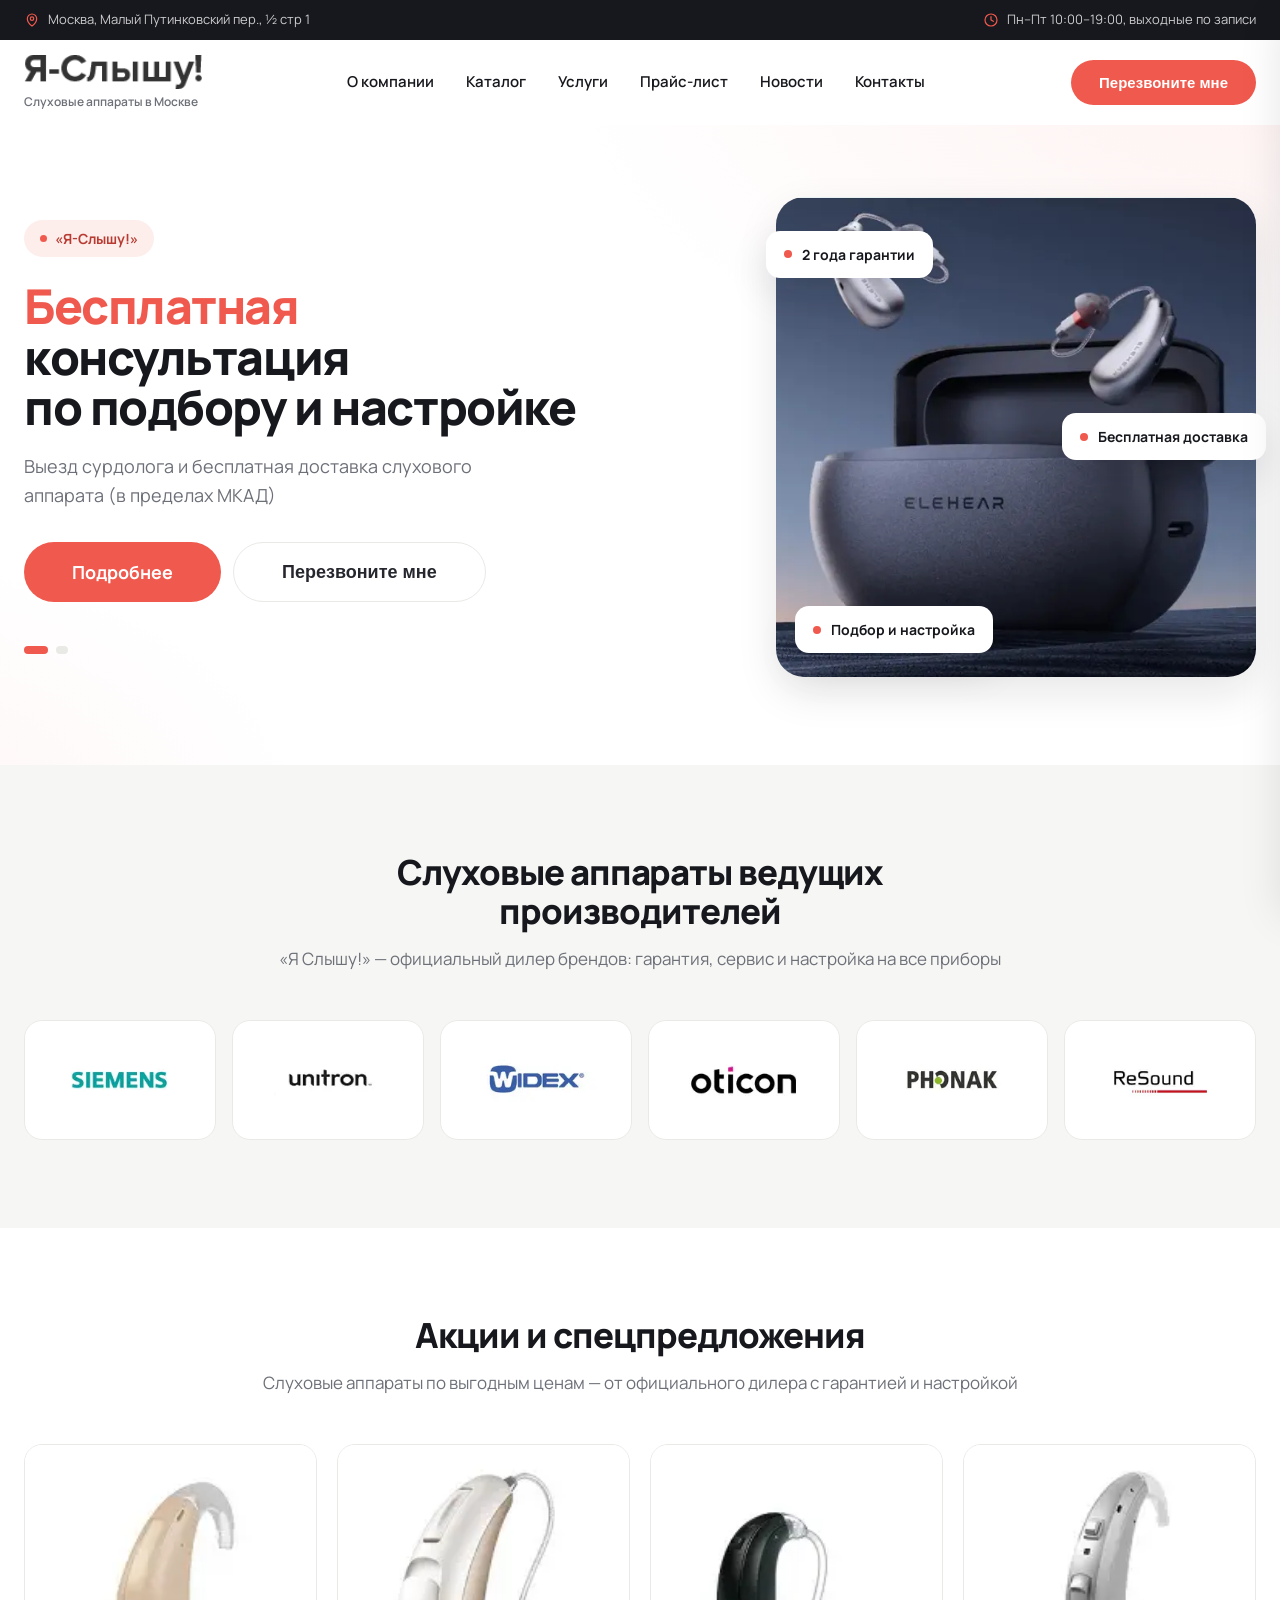
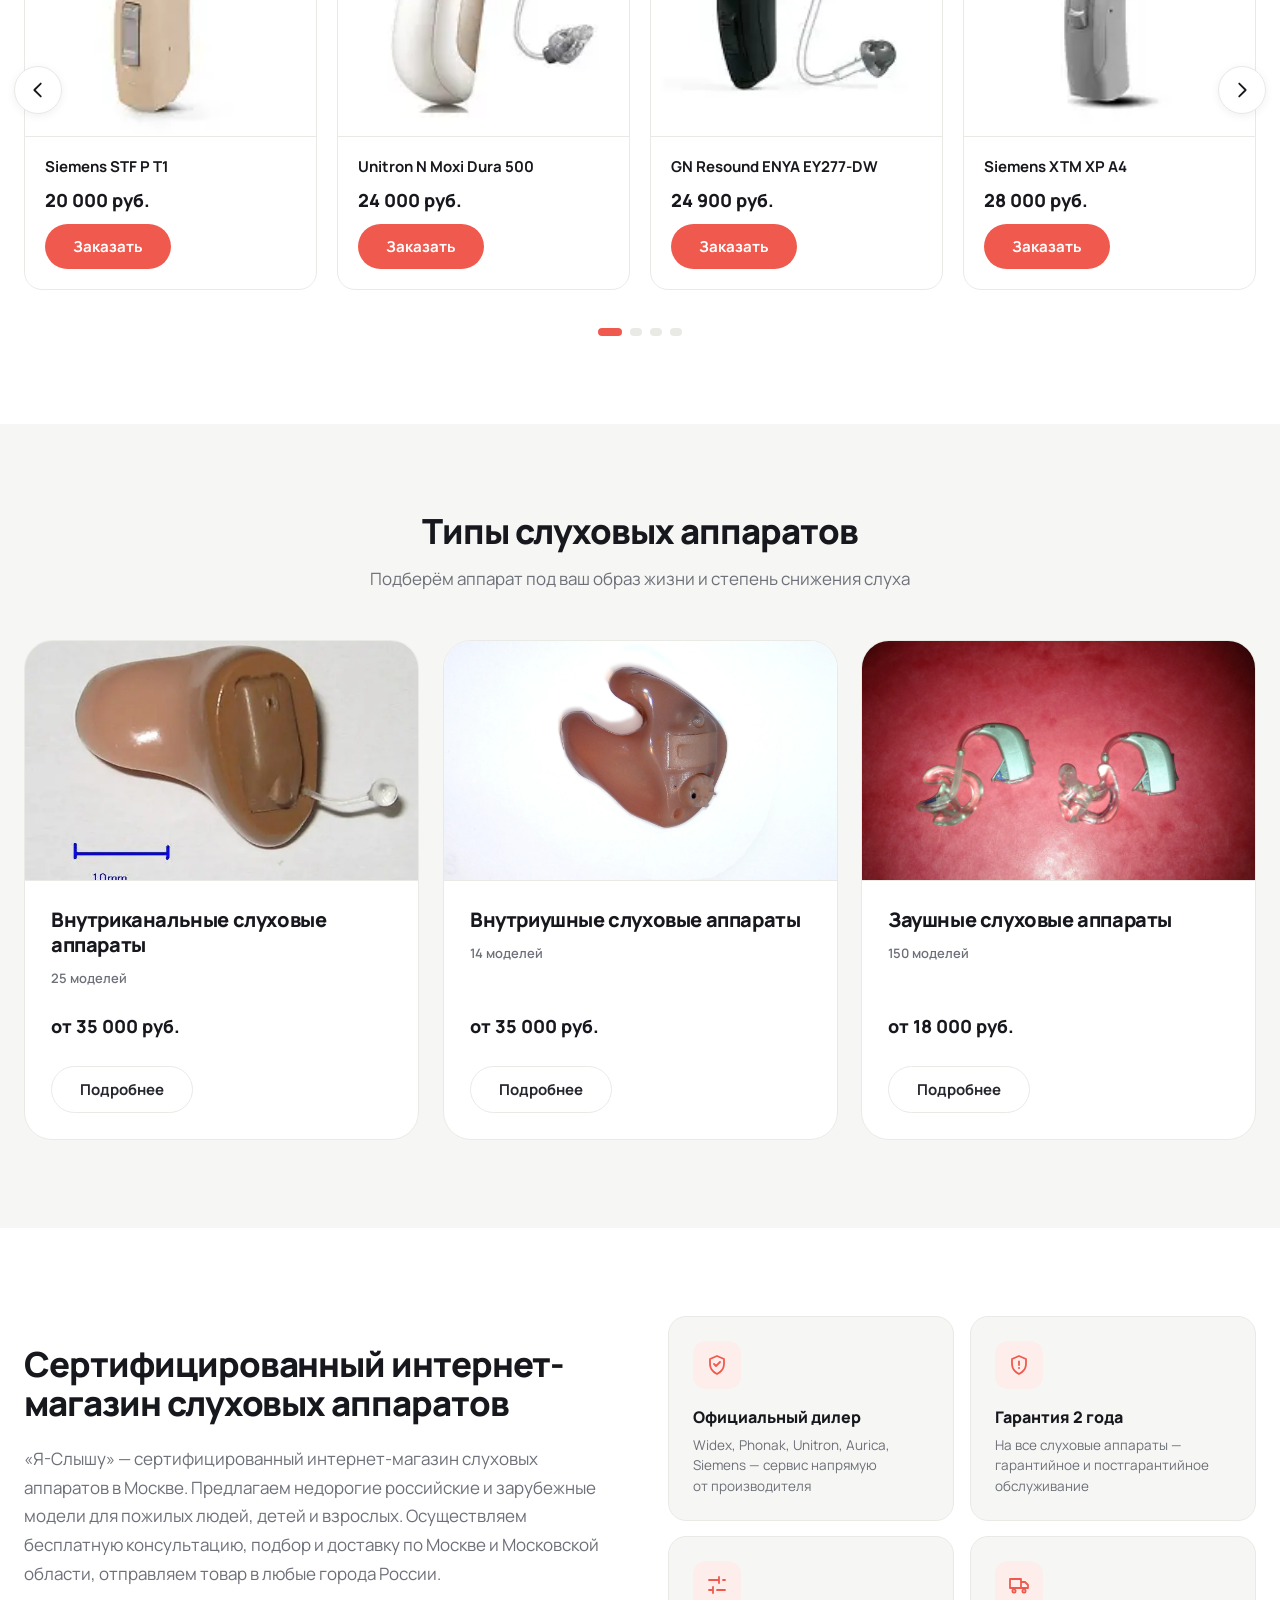
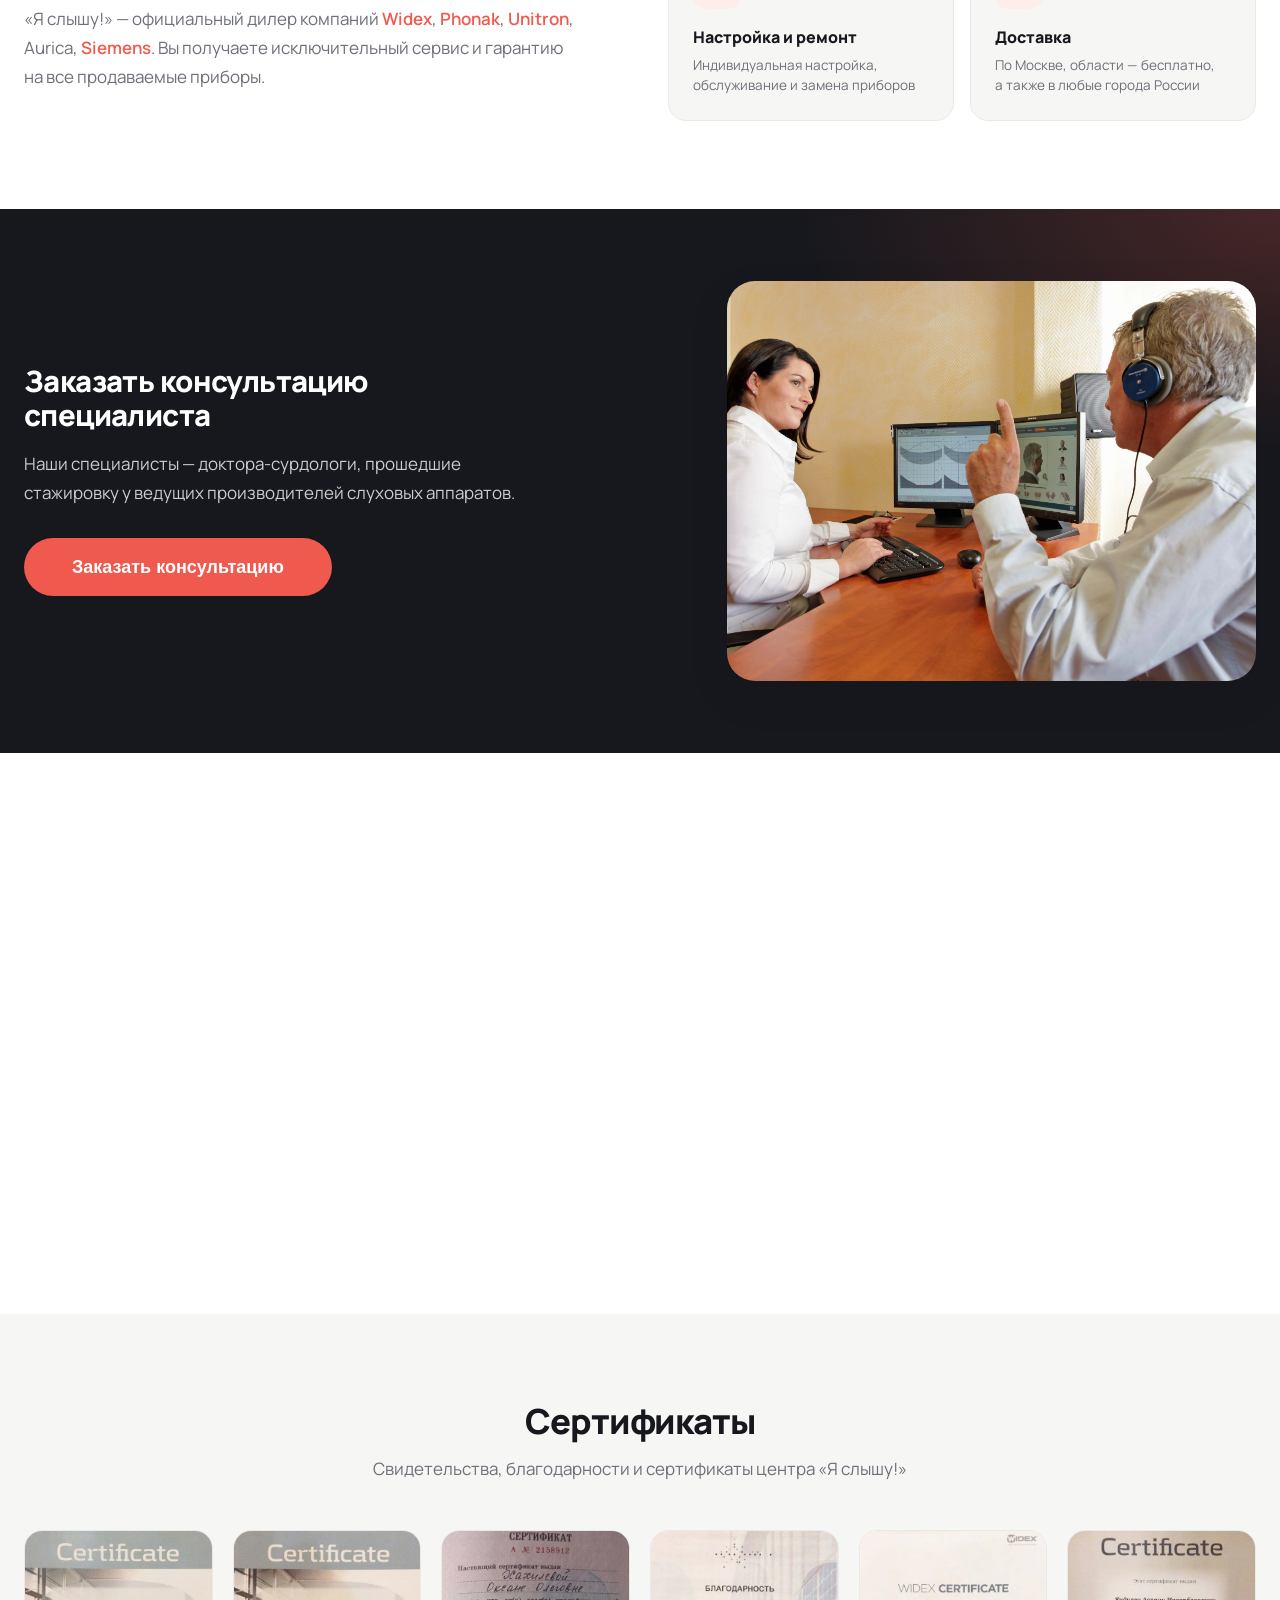
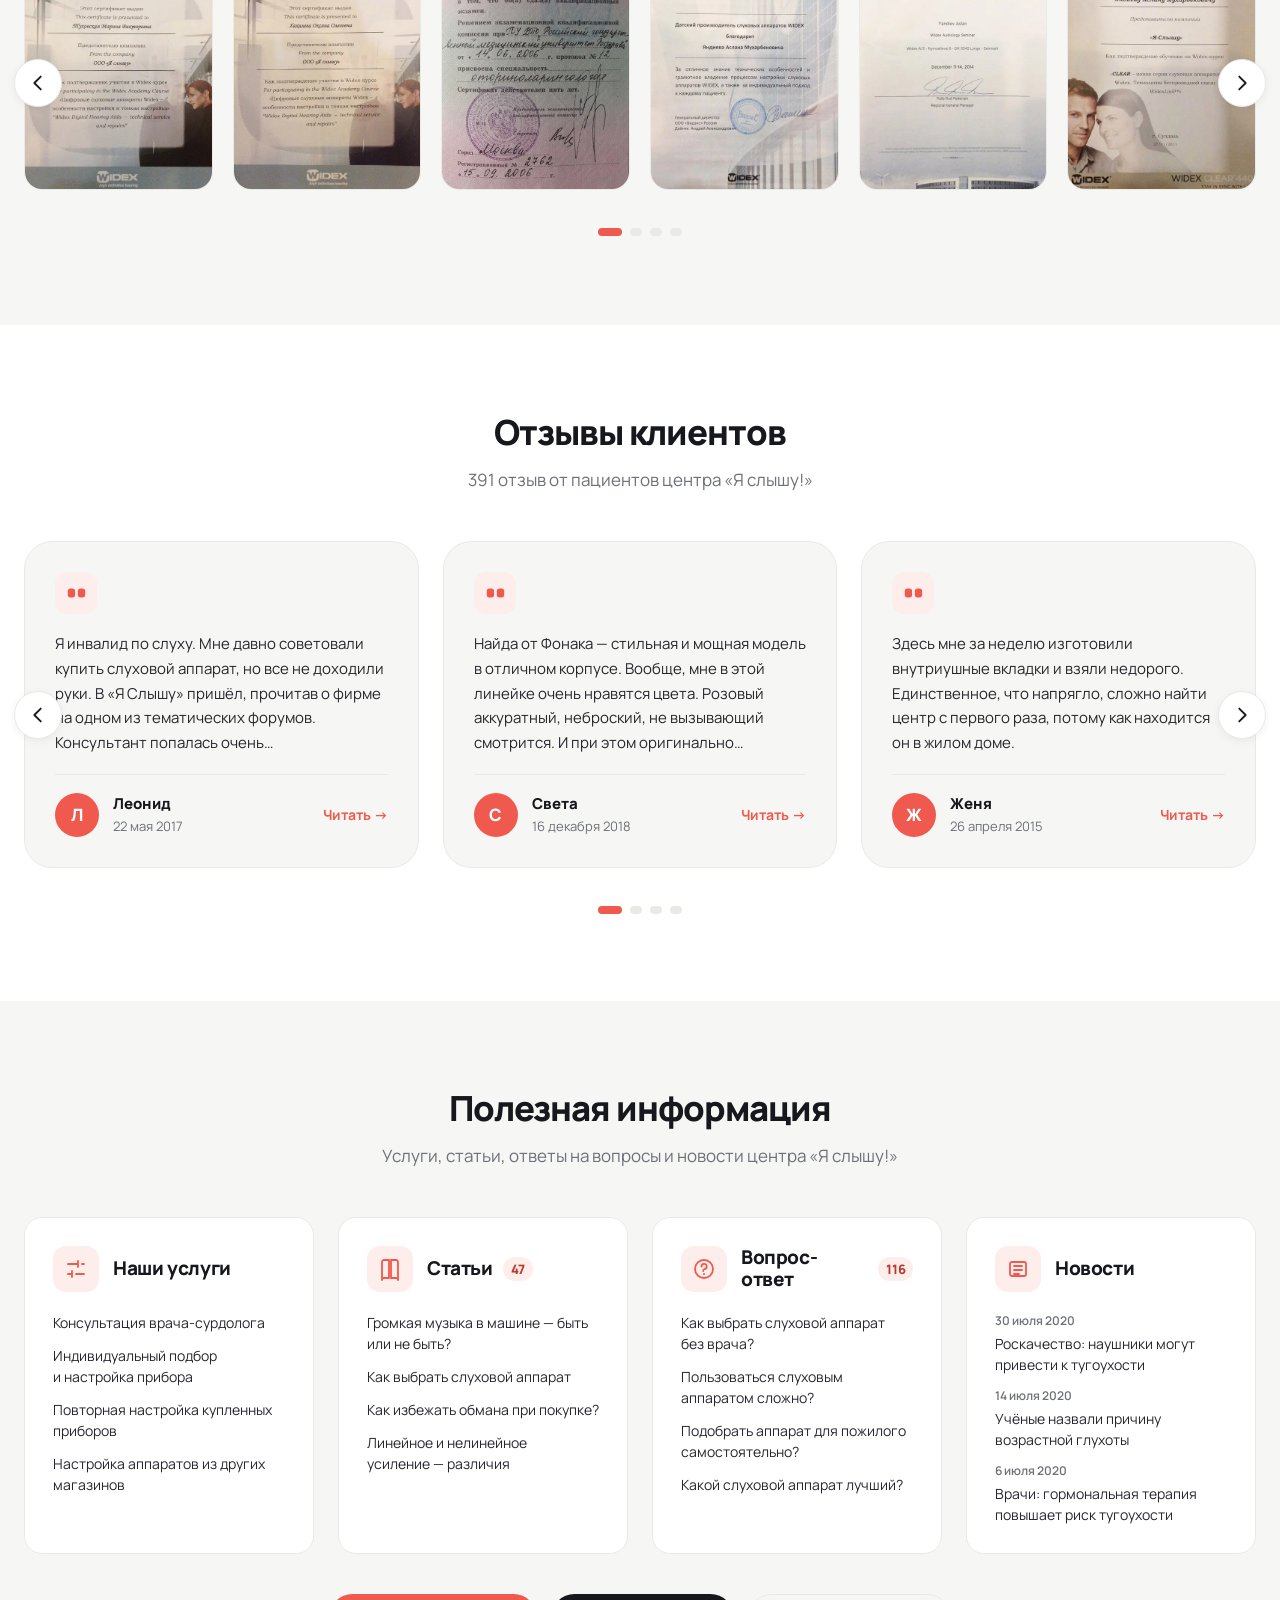
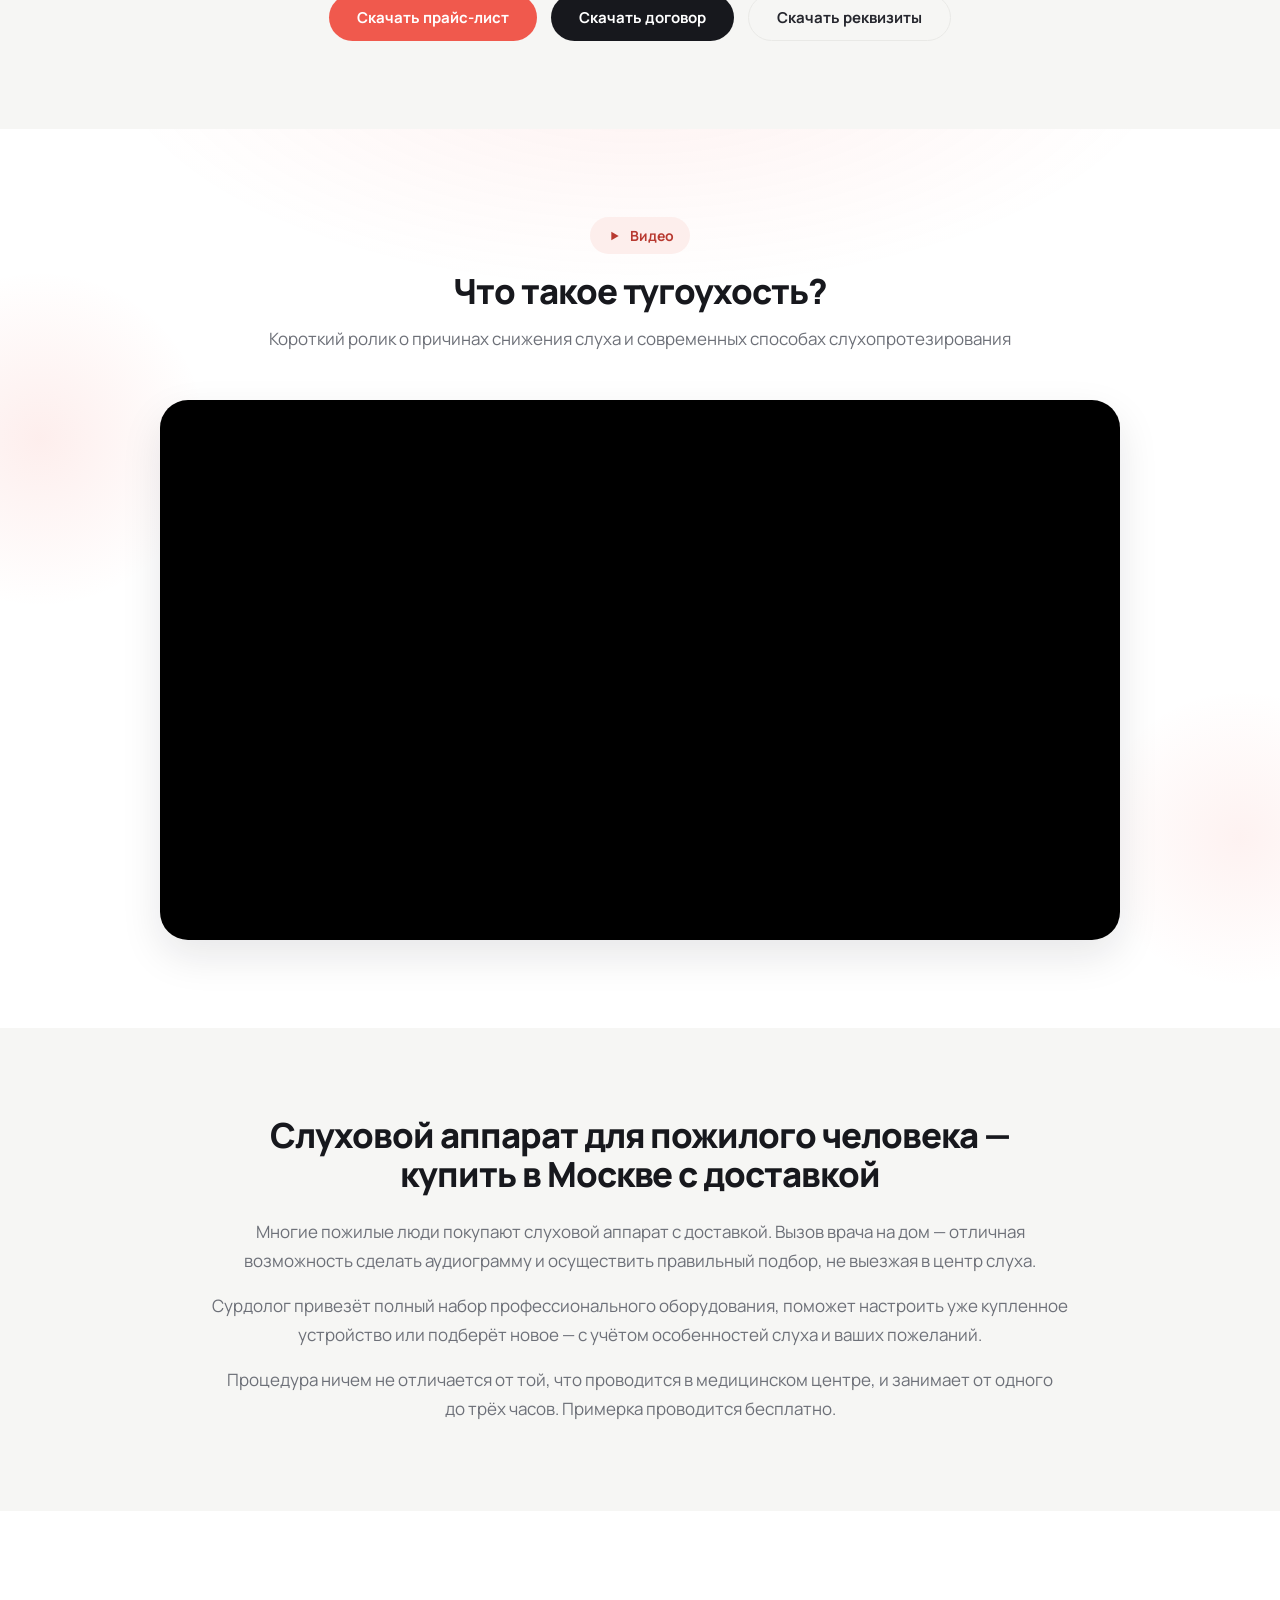
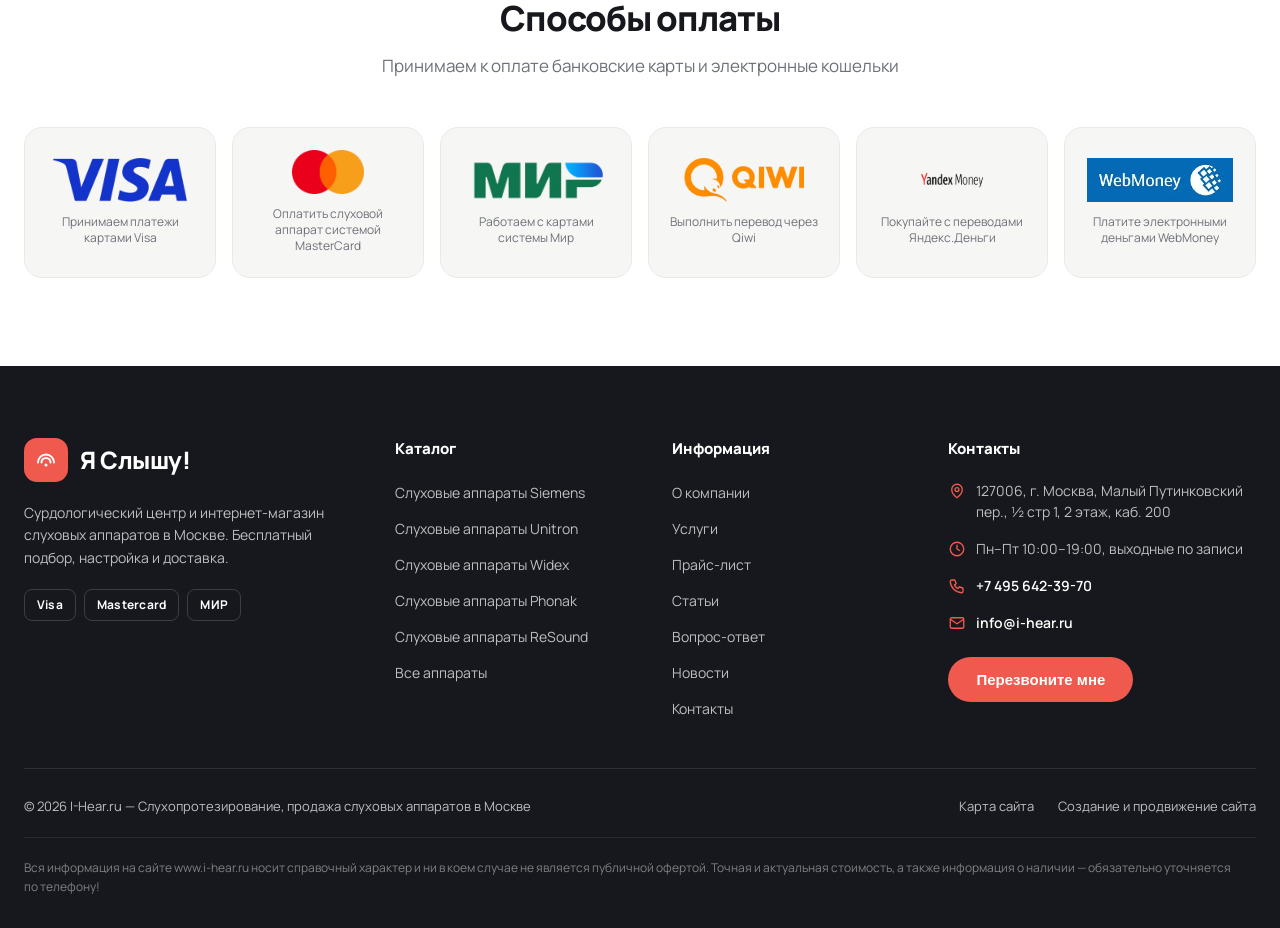
==== commit 43fffa83: "UPD" ====
--- a/docs/index.html
+++ b/docs/index.html
@@ -8,8 +8,8 @@
     <link rel="preconnect" href="https://fonts.googleapis.com">
     <link rel="preconnect" href="https://fonts.gstatic.com" crossorigin>
     <link href="https://fonts.googleapis.com/css2?family=Manrope:wght@400;500;600;700;800&display=swap" rel="stylesheet">
-    <link rel="stylesheet" href="css/style.css?v=1789955435948">
-    <link rel="stylesheet" href="fancybox.css?v=1789955435948">
+    <link rel="stylesheet" href="css/style.css?v=1789955628078">
+    <link rel="stylesheet" href="fancybox.css?v=1789955628078">
     <title>Слуховые аппараты в&#160;Москве&#160;&#8212; интернет-магазин &#171;Я&#160;Слышу!&#187;</title>
 </head>
 <body id="home">
@@ -879,7 +879,7 @@
     </form>
 </div>
 
-<script src="fancybox.umd.js?v=1789955435948"></script>
-<script src="js/common.js?v=1789955435948"></script>
+<script src="fancybox.umd.js?v=1789955628078"></script>
+<script src="js/common.js?v=1789955628078"></script>
 </body>
 </html>
--- a/docs/css/style.css
+++ b/docs/css/style.css
@@ -1 +1 @@
-@charset "UTF-8";:root{--size:16px;--background:#ffffff;--surface:#f6f6f4;--text:#26272e;--muted:#6d7078;--accent:#f0594d;--accent-rgb:240,89,77;--accent-hover:#d84a3f;--accent-soft:#fdeeec;--accent-dark:#b83a31;--dark:#17181d;--dark-soft:#1f2128;--line:#e9e9e6;--white:#ffffff;--font:"Manrope","Inter",-apple-system,BlinkMacSystemFont,"Segoe UI",sans-serif;--container:1400px;--gap:24px;--header-h:136px;--radius:18px;--radius-sm:12px;--radius-lg:28px;--shadow-sm:0 2px 10px rgba(23, 24, 29, 0.06);--shadow:0 16px 40px rgba(23, 24, 29, 0.10);--shadow-accent:0 14px 30px rgba(240, 89, 77, 0.28);--tr:0.3s cubic-bezier(0.22, 1, 0.36, 1);--tr-slow:0.6s cubic-bezier(0.22, 1, 0.36, 1)}*{-webkit-box-sizing:border-box;box-sizing:border-box}blockquote,body,code,dd,div,dl,dt,fieldset,form,h1,h2,h3,h4,h5,h6,input,li,p,pre,td,textarea,th,ul{margin:0;padding:0}table{border-collapse:collapse;border-spacing:0}abbr,fieldset,iframe,img{border:0}address,caption,cite,code,dfn,em,strong,th,var{font-style:normal;font-weight:400}ul li{list-style:none}caption,th{text-align:left}h1,h2,h3,h4,h5,h6{font-size:100%}sup{vertical-align:text-top}sub{vertical-align:text-bottom}input,select,textarea{font-family:inherit;font-size:inherit;font-weight:inherit}legend{color:#000}article,aside,details,figcaption,figure,footer,header,hgroup,main,menu,nav,section{display:block}img{max-width:100%;height:auto}a{text-decoration:none;color:inherit}button{cursor:pointer;outline:0;border:none;background:0 0}input,textarea{outline:0;border:none;background:0 0}@-webkit-keyframes fadeIn{from{opacity:0}to{opacity:1}}@keyframes fadeIn{from{opacity:0}to{opacity:1}}.video{position:relative;overflow:hidden;background:radial-gradient(900px 420px at 50% -10%,rgba(var(--accent-rgb),.09),transparent 60%),var(--background)}.video .container{position:relative;z-index:2}.video::before{content:"";position:absolute;top:140px;left:-130px;width:340px;height:340px;border-radius:50%;background:radial-gradient(circle,rgba(var(--accent-rgb),.1),transparent 70%)}.video::after{content:"";position:absolute;bottom:40px;right:-110px;width:300px;height:300px;border-radius:50%;background:radial-gradient(circle,rgba(var(--accent-rgb),.08),transparent 70%)}.video__badge{display:-webkit-inline-box;display:-ms-inline-flexbox;display:inline-flex;-webkit-box-align:center;-ms-flex-align:center;align-items:center;gap:8px;padding:8px 16px;margin-bottom:18px;font-size:14px;font-weight:700;color:var(--accent-dark);background:var(--accent-soft);border-radius:100px}.video__badge svg{width:16px;height:16px}.video__frame{max-width:960px;margin:0 auto;aspect-ratio:16/9;border-radius:var(--radius-lg);overflow:hidden;background:#000;-webkit-box-shadow:var(--shadow);box-shadow:var(--shadow)}.video__frame iframe{display:block;width:100%;height:100%;border:0}.types{background:var(--surface)}.types__grid{display:-ms-grid;display:grid;-ms-grid-columns:(1fr)[3];grid-template-columns:repeat(3,1fr);gap:24px}.types__card{display:-webkit-box;display:-ms-flexbox;display:flex;-webkit-box-orient:vertical;-webkit-box-direction:normal;-ms-flex-direction:column;flex-direction:column;background:var(--white);border:1px solid var(--line);border-radius:var(--radius-lg);overflow:hidden;-webkit-transition:border-color var(--tr),-webkit-transform var(--tr),-webkit-box-shadow var(--tr);transition:border-color var(--tr),-webkit-transform var(--tr),-webkit-box-shadow var(--tr);transition:transform var(--tr),box-shadow var(--tr),border-color var(--tr);transition:transform var(--tr),box-shadow var(--tr),border-color var(--tr),-webkit-transform var(--tr),-webkit-box-shadow var(--tr)}.types__card:hover{-webkit-transform:translateY(-6px);-ms-transform:translateY(-6px);transform:translateY(-6px);border-color:rgba(var(--accent-rgb),.4);-webkit-box-shadow:var(--shadow);box-shadow:var(--shadow)}.types__media{display:block;height:240px;background:var(--surface);border-bottom:1px solid var(--line);overflow:hidden}.types__media img{display:block;width:100%;height:100%;-o-object-fit:cover;object-fit:cover;-webkit-transition:-webkit-transform var(--tr);transition:-webkit-transform var(--tr);transition:transform var(--tr);transition:transform var(--tr),-webkit-transform var(--tr)}.types__card:hover .types__media img{-webkit-transform:scale(1.07);-ms-transform:scale(1.07);transform:scale(1.07)}.types__body{display:-webkit-box;display:-ms-flexbox;display:flex;-webkit-box-orient:vertical;-webkit-box-direction:normal;-ms-flex-direction:column;flex-direction:column;gap:8px;padding:26px;-webkit-box-flex:1;-ms-flex:1;flex:1}.types__name{font-size:20px;font-weight:800;line-height:1.25;color:var(--dark);letter-spacing:-.02em;-webkit-transition:color var(--tr);transition:color var(--tr)}.types__name:hover{color:var(--accent)}.types__count{margin-top:4px;font-size:13px;font-weight:600;color:var(--muted)}.types__price{margin-top:auto;padding-top:16px;font-size:18px;font-weight:800;color:var(--dark)}.types__more{margin-top:18px}.seniors{background:var(--surface)}.seniors__inner{max-width:860px;margin:0 auto;text-align:center}.seniors__title{margin-bottom:24px}.seniors__text{font-size:clamp(.9375rem,1rem + .2083333333vw,1.0625rem);line-height:1.7;color:var(--muted)}.seniors__text+.seniors__text{margin-top:16px}.reviews{overflow:hidden}.reviews__wrap{position:relative}.reviews__track{display:-webkit-box;display:-ms-flexbox;display:flex;gap:24px;overflow-x:auto;-ms-scroll-snap-type:x mandatory;scroll-snap-type:x mandatory;padding-bottom:14px;scrollbar-width:none}.reviews__track::-webkit-scrollbar{display:none}.reviews__card{-webkit-box-flex:0;-ms-flex:0 0 auto;flex:0 0 auto;width:calc((100% - 48px)/ 3);scroll-snap-align:start;display:-webkit-box;display:-ms-flexbox;display:flex;-webkit-box-orient:vertical;-webkit-box-direction:normal;-ms-flex-direction:column;flex-direction:column;gap:18px;padding:30px;background:var(--surface);border:1px solid var(--line);border-radius:var(--radius-lg)}.reviews__quote{width:42px;height:42px;border-radius:12px;display:-ms-grid;display:grid;place-items:center;background:var(--accent-soft);color:var(--accent)}.reviews__quote svg{width:22px;height:22px}.reviews__text{font-size:15px;line-height:1.65;color:var(--text);-webkit-box-flex:1;-ms-flex:1;flex:1}.reviews__footer{display:-webkit-box;display:-ms-flexbox;display:flex;-webkit-box-align:center;-ms-flex-align:center;align-items:center;gap:14px;padding-top:18px;border-top:1px solid var(--line)}.reviews__avatar{display:-webkit-box;display:-ms-flexbox;display:flex;-webkit-box-pack:center;-ms-flex-pack:center;justify-content:center;-webkit-box-align:center;-ms-flex-align:center;align-items:center;width:44px;height:44px;-webkit-box-flex:0;-ms-flex:0 0 auto;flex:0 0 auto;border-radius:50%;font-size:17px;font-weight:800;color:var(--white);background:var(--accent)}.reviews__meta{display:-webkit-box;display:-ms-flexbox;display:flex;-webkit-box-orient:vertical;-webkit-box-direction:normal;-ms-flex-direction:column;flex-direction:column;gap:2px}.reviews__name{font-size:15px;font-weight:800;color:var(--dark)}.reviews__date{font-size:13px;color:var(--muted)}.reviews__link{margin-left:auto;font-size:14px;font-weight:700;color:var(--accent);-webkit-transition:opacity var(--tr);transition:opacity var(--tr)}.reviews__link:hover{opacity:.7}.reviews__arrow{position:absolute;top:calc(50% - 12px);-webkit-transform:translateY(-50%);-ms-transform:translateY(-50%);transform:translateY(-50%);z-index:2;width:48px;height:48px;border-radius:50%;display:-ms-grid;display:grid;place-items:center;color:var(--dark);background:var(--white);border:1px solid var(--line);-webkit-box-shadow:var(--shadow-sm);box-shadow:var(--shadow-sm);-webkit-transition:background var(--tr),color var(--tr),border-color var(--tr),-webkit-box-shadow var(--tr);transition:background var(--tr),color var(--tr),border-color var(--tr),-webkit-box-shadow var(--tr);transition:background var(--tr),color var(--tr),border-color var(--tr),box-shadow var(--tr);transition:background var(--tr),color var(--tr),border-color var(--tr),box-shadow var(--tr),-webkit-box-shadow var(--tr)}.reviews__arrow svg{width:22px;height:22px}.reviews__arrow:hover{background:var(--accent);border-color:var(--accent);color:var(--white);-webkit-box-shadow:var(--shadow-accent);box-shadow:var(--shadow-accent)}.reviews__arrow_prev{left:-10px}.reviews__arrow_next{right:-10px}.reviews__dots{margin-top:24px}.pay__grid{display:-ms-grid;display:grid;-ms-grid-columns:(1fr)[6];grid-template-columns:repeat(6,1fr);gap:16px}.pay__item{display:-webkit-box;display:-ms-flexbox;display:flex;-webkit-box-orient:vertical;-webkit-box-direction:normal;-ms-flex-direction:column;flex-direction:column;-webkit-box-align:center;-ms-flex-align:center;align-items:center;-webkit-box-pack:center;-ms-flex-pack:center;justify-content:center;gap:12px;padding:22px 16px;background:var(--surface);border:1px solid var(--line);border-radius:var(--radius);-webkit-transition:border-color var(--tr),-webkit-box-shadow var(--tr);transition:border-color var(--tr),-webkit-box-shadow var(--tr);transition:border-color var(--tr),box-shadow var(--tr);transition:border-color var(--tr),box-shadow var(--tr),-webkit-box-shadow var(--tr)}.pay__item:hover{border-color:rgba(var(--accent-rgb),.35);-webkit-box-shadow:var(--shadow-sm);box-shadow:var(--shadow-sm)}.pay__img{display:-webkit-box;display:-ms-flexbox;display:flex;-webkit-box-align:center;-ms-flex-align:center;align-items:center;-webkit-box-pack:center;-ms-flex-pack:center;justify-content:center;height:44px}.pay__img img{height:100%;width:auto;max-width:100%;-o-object-fit:contain;object-fit:contain}.pay__label{font-size:12px;line-height:1.35;text-align:center;color:var(--muted)}.modal{position:fixed;inset:0;z-index:200;display:none;-webkit-box-align:center;-ms-flex-align:center;align-items:center;-webkit-box-pack:center;-ms-flex-pack:center;justify-content:center;padding:var(--gap);background:rgba(23,24,29,.55);backdrop-filter:blur(4px);display:-webkit-box;display:-ms-flexbox;display:flex;justify-content:center;align-items:center}.modal_callback{display:-webkit-box!important;display:-ms-flexbox!important;display:flex!important}.modal__body{position:relative;width:100%;max-width:460px;padding:clamp(24px,16px + 1.6666666667vw,40px);background:var(--white);border-radius:var(--radius-lg);-webkit-box-shadow:var(--shadow);box-shadow:var(--shadow);-webkit-animation:.35s cubic-bezier(.22,1,.36,1) modalIn;animation:.35s cubic-bezier(.22,1,.36,1) modalIn}.modal_self .modal__body{max-width:560px;padding:20px}.modal_self .modal__content img{display:block;width:100%;height:auto;border-radius:var(--radius)}.modal__close{position:absolute;top:16px;right:16px;width:40px;height:40px;border-radius:12px;background:var(--surface);-webkit-transition:background var(--tr),-webkit-transform var(--tr);transition:background var(--tr),-webkit-transform var(--tr);transition:background var(--tr),transform var(--tr);transition:background var(--tr),transform var(--tr),-webkit-transform var(--tr)}.modal__close::after,.modal__close::before{content:"";position:absolute;top:50%;left:50%;width:18px;height:2px;border-radius:2px;background:var(--dark);-webkit-transition:background var(--tr);transition:background var(--tr)}.modal__close::before{-webkit-transform:translate(-50%,-50%) rotate(45deg);-ms-transform:translate(-50%,-50%) rotate(45deg);transform:translate(-50%,-50%) rotate(45deg)}.modal__close::after{-webkit-transform:translate(-50%,-50%) rotate(-45deg);-ms-transform:translate(-50%,-50%) rotate(-45deg);transform:translate(-50%,-50%) rotate(-45deg)}.modal__close:hover{background:var(--accent);-webkit-transform:rotate(90deg);-ms-transform:rotate(90deg);transform:rotate(90deg)}.modal__close:hover::after,.modal__close:hover::before{background:var(--white)}@-webkit-keyframes modalIn{from{opacity:0;-webkit-transform:translateY(24px) scale(.96);transform:translateY(24px) scale(.96)}to{opacity:1;-webkit-transform:none;transform:none}}@keyframes modalIn{from{opacity:0;-webkit-transform:translateY(24px) scale(.96);transform:translateY(24px) scale(.96)}to{opacity:1;-webkit-transform:none;transform:none}}.callback{display:-webkit-box;display:-ms-flexbox;display:flex;-webkit-box-orient:vertical;-webkit-box-direction:normal;-ms-flex-direction:column;flex-direction:column;gap:16px}.callback__title{font-size:26px;font-weight:800;color:var(--dark);letter-spacing:-.02em}.callback__text{font-size:14px;color:var(--muted);line-height:1.5}.callback__field{display:block}.callback__field input{width:100%;padding:14px 18px;font-size:15px;color:var(--text);background:var(--surface);border:1px solid transparent;border-radius:12px;-webkit-transition:border-color var(--tr),background var(--tr),-webkit-box-shadow var(--tr);transition:border-color var(--tr),background var(--tr),-webkit-box-shadow var(--tr);transition:border-color var(--tr),box-shadow var(--tr),background var(--tr);transition:border-color var(--tr),box-shadow var(--tr),background var(--tr),-webkit-box-shadow var(--tr)}.callback__field input::-webkit-input-placeholder{color:var(--muted)}.callback__field input::-moz-placeholder{color:var(--muted)}.callback__field input:-ms-input-placeholder{color:var(--muted)}.callback__field input::-ms-input-placeholder{color:var(--muted)}.callback__field input::placeholder{color:var(--muted)}.callback__field input:focus{background:var(--white);border-color:var(--accent);-webkit-box-shadow:0 0 0 4px rgba(var(--accent-rgb),.12);box-shadow:0 0 0 4px rgba(var(--accent-rgb),.12)}.callback__field input.error{border-color:#e5484d;background:#fdf0ef}.callback__submit.btn{width:100%}.callback__note{font-size:12px;color:var(--muted);text-align:center}.info{background:var(--surface)}.info__grid{display:-ms-grid;display:grid;-ms-grid-columns:(1fr)[4];grid-template-columns:repeat(4,1fr);gap:24px}.info__card{display:-webkit-box;display:-ms-flexbox;display:flex;-webkit-box-orient:vertical;-webkit-box-direction:normal;-ms-flex-direction:column;flex-direction:column;padding:28px;background:var(--white);border:1px solid var(--line);border-radius:var(--radius)}.info__head{display:-webkit-box;display:-ms-flexbox;display:flex;-webkit-box-align:center;-ms-flex-align:center;align-items:center;gap:14px;margin-bottom:20px}.info__icon{display:-webkit-box;display:-ms-flexbox;display:flex;-webkit-box-pack:center;-ms-flex-pack:center;justify-content:center;-webkit-box-align:center;-ms-flex-align:center;align-items:center;width:46px;height:46px;-webkit-box-flex:0;-ms-flex:0 0 auto;flex:0 0 auto;border-radius:13px;background:var(--accent-soft);color:var(--accent)}.info__icon svg{width:24px;height:24px}.info__title{display:-webkit-box;display:-ms-flexbox;display:flex;-webkit-box-align:center;-ms-flex-align:center;align-items:center;gap:10px;font-size:19px;font-weight:800;color:var(--dark);letter-spacing:-.02em}.info__count{display:-webkit-box;display:-ms-flexbox;display:flex;-webkit-box-pack:center;-ms-flex-pack:center;justify-content:center;-webkit-box-align:center;-ms-flex-align:center;align-items:center;min-width:30px;height:24px;padding:0 8px;font-size:13px;font-weight:800;color:var(--accent-dark);background:var(--accent-soft);border-radius:20px}.info__list{display:-webkit-box;display:-ms-flexbox;display:flex;-webkit-box-orient:vertical;-webkit-box-direction:normal;-ms-flex-direction:column;flex-direction:column;gap:12px}.info__link{display:block;font-size:14px;line-height:1.5;color:var(--text);-webkit-transition:color var(--tr);transition:color var(--tr)}.info__link:hover{color:var(--accent)}.info__date{display:block;margin-bottom:3px;font-size:12px;font-weight:600;color:var(--muted)}.info__actions{display:-webkit-box;display:-ms-flexbox;display:flex;-webkit-box-pack:center;-ms-flex-pack:center;justify-content:center;gap:14px;-ms-flex-wrap:wrap;flex-wrap:wrap;margin-top:40px}.hero{position:relative;overflow:hidden;padding:72px 0 88px;background:radial-gradient(1200px 600px at 100% -10%,rgba(var(--accent-rgb),.08),transparent 60%),radial-gradient(800px 500px at -10% 110%,rgba(var(--accent-rgb),.06),transparent 55%),var(--background)}.hero__inner{position:relative;z-index:2;display:-ms-grid;display:grid;-ms-grid-columns:auto 480px;grid-template-columns:auto 480px;-webkit-box-align:center;-ms-flex-align:center;align-items:center;gap:48px}.hero__slides{display:-ms-grid;display:grid;-webkit-box-align:center;-ms-flex-align:center;align-items:center}.hero__slide{-ms-grid-row:1;-ms-grid-column:1;grid-area:1/1;display:-webkit-box;display:-ms-flexbox;display:flex;-webkit-box-orient:vertical;-webkit-box-direction:normal;-ms-flex-direction:column;flex-direction:column;-webkit-box-pack:center;-ms-flex-pack:center;justify-content:center;opacity:0;-webkit-transform:translateY(18px);-ms-transform:translateY(18px);transform:translateY(18px);-webkit-transition:opacity var(--tr-slow),-webkit-transform var(--tr-slow);transition:opacity var(--tr-slow),-webkit-transform var(--tr-slow);transition:opacity var(--tr-slow),transform var(--tr-slow);transition:opacity var(--tr-slow),transform var(--tr-slow),-webkit-transform var(--tr-slow);pointer-events:none}.hero__slide.is-active{opacity:1;-webkit-transform:none;-ms-transform:none;transform:none;pointer-events:auto}.hero__badge{display:-webkit-inline-box;display:-ms-inline-flexbox;display:inline-flex;-webkit-box-align:center;-ms-flex-align:center;align-items:center;gap:8px;padding:8px 16px;margin-bottom:24px;font-size:14px;font-weight:700;color:var(--accent-dark);background:var(--accent-soft);border-radius:100px;width:-webkit-fit-content;width:-moz-fit-content;width:fit-content}.hero__badge::before{content:"";width:7px;height:7px;border-radius:50%;background:var(--accent)}.hero__title{max-width:560px;margin-bottom:20px;font-size:clamp(2rem,1rem + 2.5vw,3.5rem);font-weight:800;line-height:1.05;letter-spacing:-.03em;color:var(--dark)}.hero__title-accent{color:var(--accent)}.hero__text{max-width:480px;margin-bottom:32px;font-size:clamp(1rem,1rem + .2083333333vw,1.125rem);line-height:1.6;color:var(--muted)}.hero__actions{display:-webkit-box;display:-ms-flexbox;display:flex;gap:12px;-ms-flex-wrap:wrap;flex-wrap:wrap}.hero__controls{display:-webkit-box;display:-ms-flexbox;display:flex;-webkit-box-align:center;-ms-flex-align:center;align-items:center;margin-top:44px}.hero__visual{position:relative}.hero__visual-card{position:relative;aspect-ratio:1;max-width:480px;margin-left:auto;border-radius:var(--radius-lg);overflow:hidden;background:var(--surface);-webkit-box-shadow:var(--shadow);box-shadow:var(--shadow)}.hero__visual-img{position:absolute;inset:0;width:100%;height:100%;-o-object-fit:cover;object-fit:cover;opacity:0;-webkit-transition:opacity var(--tr-slow);transition:opacity var(--tr-slow)}.hero__visual-img.is-active{opacity:1}.hero__chip{position:absolute;display:-webkit-box;display:-ms-flexbox;display:flex;-webkit-box-align:center;-ms-flex-align:center;align-items:center;gap:10px;padding:13px 18px;font-size:14px;font-weight:700;color:var(--dark);background:var(--white);border-radius:14px;-webkit-box-shadow:var(--shadow);box-shadow:var(--shadow);-webkit-animation:6s ease-in-out infinite heroFloat;animation:6s ease-in-out infinite heroFloat}.hero__chip::before{content:"";width:8px;height:8px;border-radius:50%;background:var(--accent);-webkit-box-flex:0;-ms-flex:0 0 auto;flex:0 0 auto}.hero__chip_1{top:7%;left:-2%}.hero__chip_2{top:45%;right:-2%;-webkit-animation-delay:1.6s;animation-delay:1.6s}.hero__chip_3{bottom:5%;left:4%;-webkit-animation-delay:3.2s;animation-delay:3.2s}@-webkit-keyframes heroFloat{0%,100%{-webkit-transform:translateY(0);transform:translateY(0)}50%{-webkit-transform:translateY(-12px);transform:translateY(-12px)}}@keyframes heroFloat{0%,100%{-webkit-transform:translateY(0);transform:translateY(0)}50%{-webkit-transform:translateY(-12px);transform:translateY(-12px)}}.header{position:fixed;top:0;left:0;width:100%;z-index:100;background:var(--white)}.header__wrap{display:-ms-grid;display:grid;-ms-grid-rows:1fr -webkit-max-content;-ms-grid-rows:1fr max-content;grid-template-rows:1fr -webkit-max-content;grid-template-rows:1fr max-content;-webkit-transition:grid-template-rows var(--tr);transition:grid-template-rows var(--tr);transition:grid-template-rows var(--tr),-ms-grid-rows var(--tr)}.header.is-scrolled .header__wrap{-ms-grid-rows:0fr -webkit-max-content;-ms-grid-rows:0fr max-content;grid-template-rows:0fr -webkit-max-content;grid-template-rows:0fr max-content}.header__top{overflow:hidden;min-height:0;background:var(--dark);color:rgba(255,255,255,.78);font-size:13px}.header__top-inner{display:-webkit-box;display:-ms-flexbox;display:flex;-webkit-box-align:center;-ms-flex-align:center;align-items:center;-webkit-box-pack:justify;-ms-flex-pack:justify;justify-content:space-between;gap:16px 32px;min-height:40px;-ms-flex-wrap:wrap;flex-wrap:wrap;padding-block:6px}.header__top-item{display:-webkit-box;display:-ms-flexbox;display:flex;-webkit-box-align:center;-ms-flex-align:center;align-items:center;gap:8px}.header__top-icon{width:16px;height:16px;-webkit-box-flex:0;-ms-flex:0 0 auto;flex:0 0 auto;color:var(--accent)}.header__main{background:var(--white);border-bottom:1px solid transparent;-webkit-transition:border-color var(--tr),-webkit-box-shadow var(--tr);transition:border-color var(--tr),-webkit-box-shadow var(--tr);transition:box-shadow var(--tr),border-color var(--tr);transition:box-shadow var(--tr),border-color var(--tr),-webkit-box-shadow var(--tr)}.header.is-scrolled .header__main{-webkit-box-shadow:var(--shadow-sm);box-shadow:var(--shadow-sm);border-bottom-color:var(--line)}.header__inner{display:-webkit-box;display:-ms-flexbox;display:flex;-webkit-box-align:center;-ms-flex-align:center;align-items:center;gap:32px;min-height:84px}.header__logo{-webkit-box-flex:0;-ms-flex:0 0 auto;flex:0 0 auto;display:-webkit-box;display:-ms-flexbox;display:flex;-webkit-box-orient:vertical;-webkit-box-direction:normal;-ms-flex-direction:column;flex-direction:column;-webkit-box-align:start;-ms-flex-align:start;align-items:flex-start;gap:6px;line-height:0}.header__logo img{display:block;height:34px;width:auto}.header__logo-desc{font-size:12px;font-weight:600;line-height:1.2;color:var(--muted);white-space:nowrap}.header__nav{display:-webkit-box;display:-ms-flexbox;display:flex;-webkit-box-align:center;-ms-flex-align:center;align-items:center;gap:4px;margin-inline:auto}.header__link{position:relative;padding:10px 14px;font-size:15px;font-weight:600;color:var(--dark);border-radius:100px;-webkit-transition:color var(--tr),background var(--tr);transition:color var(--tr),background var(--tr)}.header__link::after{content:"";position:absolute;left:14px;right:14px;bottom:4px;height:2px;border-radius:2px;background:var(--accent);-webkit-transform:scaleX(0);-ms-transform:scaleX(0);transform:scaleX(0);-webkit-transform-origin:left;-ms-transform-origin:left;transform-origin:left;-webkit-transition:-webkit-transform var(--tr);transition:-webkit-transform var(--tr);transition:transform var(--tr);transition:transform var(--tr),-webkit-transform var(--tr)}.header__link:hover{color:var(--accent)}.header__link:hover::after{-webkit-transform:scaleX(1);-ms-transform:scaleX(1);transform:scaleX(1)}.header__actions{display:-webkit-box;display:-ms-flexbox;display:flex;-webkit-box-align:center;-ms-flex-align:center;align-items:center;gap:20px;-webkit-box-flex:0;-ms-flex:0 0 auto;flex:0 0 auto}.header__phone{font-size:17px;font-weight:800;color:var(--dark);white-space:nowrap;-webkit-transition:color var(--tr);transition:color var(--tr)}.header__phone:hover{color:var(--accent)}.header__cta{padding:13px 22px;font-size:14px}.header__burger{display:none;-webkit-box-orient:vertical;-webkit-box-direction:normal;-ms-flex-direction:column;flex-direction:column;-webkit-box-pack:center;-ms-flex-pack:center;justify-content:center;-webkit-box-align:center;-ms-flex-align:center;align-items:center;gap:5px;width:46px;height:46px;border-radius:12px;background:var(--surface);-webkit-transition:background var(--tr);transition:background var(--tr)}.header__burger span{display:block;width:20px;height:2px;border-radius:2px;background:var(--dark);-webkit-transition:opacity var(--tr),-webkit-transform var(--tr);transition:opacity var(--tr),-webkit-transform var(--tr);transition:transform var(--tr),opacity var(--tr);transition:transform var(--tr),opacity var(--tr),-webkit-transform var(--tr)}.header.opened .header__burger{background:var(--accent-soft)}.header.opened .header__burger span:nth-child(1){-webkit-transform:translateY(7px) rotate(45deg);-ms-transform:translateY(7px) rotate(45deg);transform:translateY(7px) rotate(45deg)}.header.opened .header__burger span:nth-child(2){opacity:0}.header.opened .header__burger span:nth-child(3){-webkit-transform:translateY(-7px) rotate(-45deg);-ms-transform:translateY(-7px) rotate(-45deg);transform:translateY(-7px) rotate(-45deg)}.header::after{content:"";position:fixed;inset:0;z-index:55;background:rgba(23,24,29,.45);opacity:0;pointer-events:none;-webkit-transition:opacity var(--tr);transition:opacity var(--tr)}.header.opened::after{opacity:1;pointer-events:auto}.header__mobile{position:fixed;top:0;right:0;bottom:0;z-index:60;width:min(360px,100%);padding:28px 24px;background:var(--white);-webkit-box-shadow:var(--shadow);box-shadow:var(--shadow);-webkit-transform:translateX(100%);-ms-transform:translateX(100%);transform:translateX(100%);-webkit-transition:-webkit-transform var(--tr);transition:-webkit-transform var(--tr);transition:transform var(--tr);transition:transform var(--tr),-webkit-transform var(--tr);display:-webkit-box;display:-ms-flexbox;display:flex;-webkit-box-orient:vertical;-webkit-box-direction:normal;-ms-flex-direction:column;flex-direction:column;overflow-y:auto}.header__mobile-close{position:relative;-ms-flex-item-align:end;align-self:flex-end;width:44px;height:44px;border-radius:12px;background:var(--surface);-webkit-transition:background var(--tr),-webkit-transform var(--tr);transition:background var(--tr),-webkit-transform var(--tr);transition:background var(--tr),transform var(--tr);transition:background var(--tr),transform var(--tr),-webkit-transform var(--tr)}.header__mobile-close::after,.header__mobile-close::before{content:"";position:absolute;top:50%;left:50%;width:20px;height:2px;border-radius:2px;background:var(--dark);-webkit-transition:background var(--tr);transition:background var(--tr)}.header__mobile-close::before{-webkit-transform:translate(-50%,-50%) rotate(45deg);-ms-transform:translate(-50%,-50%) rotate(45deg);transform:translate(-50%,-50%) rotate(45deg)}.header__mobile-close::after{-webkit-transform:translate(-50%,-50%) rotate(-45deg);-ms-transform:translate(-50%,-50%) rotate(-45deg);transform:translate(-50%,-50%) rotate(-45deg)}.header__mobile-close:hover{background:var(--accent);-webkit-transform:rotate(90deg);-ms-transform:rotate(90deg);transform:rotate(90deg)}.header__mobile-close:hover::after,.header__mobile-close:hover::before{background:var(--white)}.header__mobile-nav{display:-webkit-box;display:-ms-flexbox;display:flex;-webkit-box-orient:vertical;-webkit-box-direction:normal;-ms-flex-direction:column;flex-direction:column;gap:4px;margin-top:20px}.header__mobile-nav .header__nav{display:-webkit-box;display:-ms-flexbox;display:flex;-webkit-box-orient:vertical;-webkit-box-direction:normal;-ms-flex-direction:column;flex-direction:column;gap:4px;margin:0}.header__mobile-nav .header__link{padding:14px 16px;font-size:17px;font-weight:700;border-radius:12px}.header__mobile-nav .header__link::after{display:none}.header__mobile-nav .header__link:hover{background:var(--accent-soft);color:var(--accent)}.header__mobile-bottom{display:-webkit-box;display:-ms-flexbox;display:flex;-webkit-box-orient:vertical;-webkit-box-direction:normal;-ms-flex-direction:column;flex-direction:column;gap:16px;margin-top:auto;padding-top:32px}.header__mobile-bottom .header__actions{display:-webkit-box;display:-ms-flexbox;display:flex;-webkit-box-orient:vertical;-webkit-box-direction:normal;-ms-flex-direction:column;flex-direction:column;-webkit-box-align:stretch;-ms-flex-align:stretch;align-items:stretch;gap:16px}.header__mobile-bottom .header__phone{display:block;font-size:20px}.header__mobile-bottom .header__cta{-webkit-box-pack:center;-ms-flex-pack:center;justify-content:center;width:100%}.header.opened .header__mobile{-webkit-transform:translateX(0);-ms-transform:translateX(0);transform:translateX(0)}.footer{background:var(--dark);color:rgba(255,255,255,.72);padding:72px 0 32px}.footer__top{display:-ms-grid;display:grid;-ms-grid-columns:1.4fr 1fr 1fr 1.3fr;grid-template-columns:1.4fr 1fr 1fr 1.3fr;gap:40px;padding-bottom:48px;border-bottom:1px solid rgba(255,255,255,.1)}.footer__brand{display:-webkit-box;display:-ms-flexbox;display:flex;-webkit-box-orient:vertical;-webkit-box-direction:normal;-ms-flex-direction:column;flex-direction:column;-webkit-box-align:start;-ms-flex-align:start;align-items:flex-start;gap:20px}.footer__logo{display:-webkit-box;display:-ms-flexbox;display:flex;-webkit-box-align:center;-ms-flex-align:center;align-items:center;gap:12px;font-size:24px;font-weight:800;color:var(--white);letter-spacing:-.02em}.footer__logo-icon{display:-webkit-box;display:-ms-flexbox;display:flex;-webkit-box-pack:center;-ms-flex-pack:center;justify-content:center;-webkit-box-align:center;-ms-flex-align:center;align-items:center;width:44px;height:44px;border-radius:13px;background:var(--accent);color:var(--white)}.footer__logo-icon svg{width:24px;height:24px}.footer__about{max-width:320px;font-size:14px;line-height:1.6}.footer__pay{display:-webkit-box;display:-ms-flexbox;display:flex;gap:8px;-ms-flex-wrap:wrap;flex-wrap:wrap}.footer__pay li{padding:6px 12px;font-size:12px;font-weight:700;letter-spacing:.02em;color:var(--white);border:1px solid rgba(255,255,255,.16);border-radius:8px}.footer__title{font-size:15px;font-weight:800;color:var(--white);margin-bottom:20px}.footer__list{display:-webkit-box;display:-ms-flexbox;display:flex;-webkit-box-orient:vertical;-webkit-box-direction:normal;-ms-flex-direction:column;flex-direction:column;gap:12px}.footer__list a{font-size:14px;color:rgba(255,255,255,.72);-webkit-transition:color var(--tr),padding-left var(--tr);transition:color var(--tr),padding-left var(--tr)}.footer__list a:hover{color:var(--accent);padding-left:4px}.footer__list_contacts{gap:16px}.footer__list_contacts li{display:-webkit-box;display:-ms-flexbox;display:flex;-webkit-box-align:start;-ms-flex-align:start;align-items:flex-start;gap:10px;font-size:14px;line-height:1.5}.footer__list_contacts li svg{width:18px;height:18px;-webkit-box-flex:0;-ms-flex:0 0 auto;flex:0 0 auto;margin-top:2px;color:var(--accent)}.footer__list_contacts li a{color:var(--white);font-weight:600}.footer__list_contacts li a:hover{color:var(--accent);padding-left:0}.footer__cta{margin-top:24px}.footer__bottom{display:-webkit-box;display:-ms-flexbox;display:flex;-webkit-box-align:center;-ms-flex-align:center;align-items:center;-webkit-box-pack:justify;-ms-flex-pack:justify;justify-content:space-between;gap:16px 24px;-ms-flex-wrap:wrap;flex-wrap:wrap;padding-top:28px;font-size:13px}.footer__bottom-links{display:-webkit-box;display:-ms-flexbox;display:flex;gap:24px}.footer__bottom-links a{color:rgba(255,255,255,.72);-webkit-transition:color var(--tr);transition:color var(--tr)}.footer__bottom-links a:hover{color:var(--accent)}.footer__copy{color:rgba(255,255,255,.72)}.footer__disclaimer{margin-top:20px;padding-top:20px;border-top:1px solid rgba(255,255,255,.08);font-size:12px;line-height:1.6;color:rgba(255,255,255,.45)}.consult{position:relative;overflow:hidden;padding:72px 0;background:radial-gradient(800px 400px at 100% 0%,rgba(var(--accent-rgb),.22),transparent 60%),var(--dark);color:rgba(255,255,255,.78)}.consult__inner{display:-ms-grid;display:grid;-ms-grid-columns:1.1fr .9fr;grid-template-columns:1.1fr .9fr;gap:56px;-webkit-box-align:center;-ms-flex-align:center;align-items:center}.consult__title{max-width:520px;margin-bottom:18px;font-size:clamp(1.625rem,1rem + 1.0416666667vw,2.25rem);font-weight:800;line-height:1.15;letter-spacing:-.02em;color:var(--white)}.consult__text{max-width:520px;margin-bottom:30px;font-size:clamp(.9375rem,1rem + .2083333333vw,1.0625rem);line-height:1.7}.consult__text a{color:var(--accent);font-weight:600}.consult__media{height:400px;border-radius:var(--radius-lg);overflow:hidden;-webkit-box-shadow:var(--shadow);box-shadow:var(--shadow)}.consult__media img{display:block;width:100%;height:100%;-o-object-fit:cover;object-fit:cover}.certs{overflow:hidden;background:var(--surface)}.certs__wrap{position:relative}.certs__track{display:-webkit-box;display:-ms-flexbox;display:flex;gap:20px;overflow-x:auto;-ms-scroll-snap-type:x mandatory;scroll-snap-type:x mandatory;padding-bottom:14px;scrollbar-width:none}.certs__track::-webkit-scrollbar{display:none}.certs__item{position:relative;-webkit-box-flex:0;-ms-flex:0 0 auto;flex:0 0 auto;width:calc((100% - 100px)/ 6);aspect-ratio:500/690;scroll-snap-align:start;border:1px solid var(--line);border-radius:var(--radius);background:var(--white);overflow:hidden;-webkit-transition:border-color var(--tr),-webkit-transform var(--tr),-webkit-box-shadow var(--tr);transition:border-color var(--tr),-webkit-transform var(--tr),-webkit-box-shadow var(--tr);transition:transform var(--tr),box-shadow var(--tr),border-color var(--tr);transition:transform var(--tr),box-shadow var(--tr),border-color var(--tr),-webkit-transform var(--tr),-webkit-box-shadow var(--tr)}.certs__item img{display:block;width:100%;height:100%;-o-object-fit:cover;object-fit:cover;-webkit-transition:-webkit-transform var(--tr);transition:-webkit-transform var(--tr);transition:transform var(--tr);transition:transform var(--tr),-webkit-transform var(--tr)}.certs__item::after{content:"";position:absolute;inset:0;z-index:1;background:rgba(23,24,29,.32);opacity:0;-webkit-transition:opacity var(--tr);transition:opacity var(--tr)}.certs__item::before{content:"";position:absolute;top:50%;left:50%;z-index:2;width:52px;height:52px;border-radius:50%;background-color:var(--accent);background-image:url("data:image/svg+xml;charset=utf8,%3Csvg xmlns='http://www.w3.org/2000/svg' viewBox='0 0 24 24' fill='none'%3E%3Ccircle cx='11' cy='11' r='7' stroke='white' stroke-width='2'/%3E%3Cpath d='m20 20-3.5-3.5' stroke='white' stroke-width='2' stroke-linecap='round'/%3E%3C/svg%3E");background-size:24px 24px;background-position:center;background-repeat:no-repeat;opacity:0;-webkit-transform:translate(-50%,-50%) scale(.7);-ms-transform:translate(-50%,-50%) scale(.7);transform:translate(-50%,-50%) scale(.7);-webkit-transition:opacity var(--tr),-webkit-transform var(--tr);transition:opacity var(--tr),-webkit-transform var(--tr);transition:opacity var(--tr),transform var(--tr);transition:opacity var(--tr),transform var(--tr),-webkit-transform var(--tr)}.certs__item:hover{-webkit-transform:translateY(-6px);-ms-transform:translateY(-6px);transform:translateY(-6px);border-color:rgba(var(--accent-rgb),.4);-webkit-box-shadow:var(--shadow);box-shadow:var(--shadow)}.certs__item:hover img{-webkit-transform:scale(1.06);-ms-transform:scale(1.06);transform:scale(1.06)}.certs__item:hover::after{opacity:1}.certs__item:hover::before{opacity:1;-webkit-transform:translate(-50%,-50%) scale(1);-ms-transform:translate(-50%,-50%) scale(1);transform:translate(-50%,-50%) scale(1)}.certs__dots{margin-top:24px}.certs__arrow{position:absolute;top:50%;-webkit-transform:translateY(-50%);-ms-transform:translateY(-50%);transform:translateY(-50%);z-index:2;width:48px;height:48px;border-radius:50%;display:-ms-grid;display:grid;place-items:center;color:var(--dark);background:var(--white);border:1px solid var(--line);-webkit-box-shadow:var(--shadow-sm);box-shadow:var(--shadow-sm);-webkit-transition:background var(--tr),color var(--tr),border-color var(--tr),-webkit-box-shadow var(--tr);transition:background var(--tr),color var(--tr),border-color var(--tr),-webkit-box-shadow var(--tr);transition:background var(--tr),color var(--tr),border-color var(--tr),box-shadow var(--tr);transition:background var(--tr),color var(--tr),border-color var(--tr),box-shadow var(--tr),-webkit-box-shadow var(--tr)}.certs__arrow svg{width:22px;height:22px}.certs__arrow:hover{background:var(--accent);border-color:var(--accent);color:var(--white);-webkit-box-shadow:var(--shadow-accent);box-shadow:var(--shadow-accent)}.certs__arrow_prev{left:-10px}.certs__arrow_next{right:-10px}.catalog{overflow:hidden}.catalog__wrap{position:relative}.catalog__track{display:-webkit-box;display:-ms-flexbox;display:flex;gap:20px;overflow-x:auto;-ms-scroll-snap-type:x mandatory;scroll-snap-type:x mandatory;padding-bottom:14px;scrollbar-width:none}.catalog__track::-webkit-scrollbar{display:none}.catalog__card{-webkit-box-flex:0;-ms-flex:0 0 auto;flex:0 0 auto;width:calc((100% - 60px)/ 4);scroll-snap-align:start;display:-webkit-box;display:-ms-flexbox;display:flex;-webkit-box-orient:vertical;-webkit-box-direction:normal;-ms-flex-direction:column;flex-direction:column;background:var(--white);border:1px solid var(--line);border-radius:var(--radius);overflow:hidden;-webkit-transition:border-color var(--tr),-webkit-transform var(--tr),-webkit-box-shadow var(--tr);transition:border-color var(--tr),-webkit-transform var(--tr),-webkit-box-shadow var(--tr);transition:transform var(--tr),box-shadow var(--tr),border-color var(--tr);transition:transform var(--tr),box-shadow var(--tr),border-color var(--tr),-webkit-transform var(--tr),-webkit-box-shadow var(--tr)}.catalog__card:hover{border-color:rgba(var(--accent-rgb),.4)}.catalog__media{display:block;background:var(--surface);border-bottom:1px solid var(--line)}.catalog__media img{display:block;width:100%;aspect-ratio:1;-o-object-fit:cover;object-fit:cover;-webkit-transition:-webkit-transform var(--tr);transition:-webkit-transform var(--tr);transition:transform var(--tr);transition:transform var(--tr),-webkit-transform var(--tr)}.catalog__card:hover .catalog__media img{-webkit-transform:scale(1.05);-ms-transform:scale(1.05);transform:scale(1.05)}.catalog__body{display:-webkit-box;display:-ms-flexbox;display:flex;-webkit-box-orient:vertical;-webkit-box-direction:normal;-ms-flex-direction:column;flex-direction:column;gap:10px;padding:20px;-webkit-box-flex:1;-ms-flex:1;flex:1}.catalog__name{font-size:15px;font-weight:700;line-height:1.35;color:var(--dark);-webkit-transition:color var(--tr);transition:color var(--tr)}.catalog__name:hover{color:var(--accent)}.catalog__price{font-size:18px;font-weight:800;color:var(--dark)}.catalog__order{-webkit-box-pack:center;-ms-flex-pack:center;justify-content:center;width:100%;margin-top:auto;padding:12px 20px;font-size:14px}.catalog__arrow{position:absolute;top:50%;-webkit-transform:translateY(-50%);-ms-transform:translateY(-50%);transform:translateY(-50%);z-index:2;width:48px;height:48px;border-radius:50%;display:-ms-grid;display:grid;place-items:center;color:var(--dark);background:var(--white);border:1px solid var(--line);-webkit-box-shadow:var(--shadow-sm);box-shadow:var(--shadow-sm);-webkit-transition:background var(--tr),color var(--tr),border-color var(--tr),-webkit-box-shadow var(--tr);transition:background var(--tr),color var(--tr),border-color var(--tr),-webkit-box-shadow var(--tr);transition:background var(--tr),color var(--tr),border-color var(--tr),box-shadow var(--tr);transition:background var(--tr),color var(--tr),border-color var(--tr),box-shadow var(--tr),-webkit-box-shadow var(--tr)}.catalog__arrow svg{width:22px;height:22px}.catalog__arrow:hover{background:var(--accent);border-color:var(--accent);color:var(--white);-webkit-box-shadow:var(--shadow-accent);box-shadow:var(--shadow-accent)}.catalog__arrow_prev{left:-10px}.catalog__arrow_next{right:-10px}.catalog__dots{margin-top:24px}.brands{background:var(--surface)}.brands__grid{display:-ms-grid;display:grid;-ms-grid-columns:(1fr)[6];grid-template-columns:repeat(6,1fr);gap:16px}.brands__card{display:-webkit-box;display:-ms-flexbox;display:flex;-webkit-box-align:center;-ms-flex-align:center;align-items:center;-webkit-box-pack:center;-ms-flex-pack:center;justify-content:center;height:120px;padding:24px;background:var(--white);border:1px solid var(--line);border-radius:var(--radius);-webkit-transition:border-color var(--tr),-webkit-transform var(--tr),-webkit-box-shadow var(--tr);transition:border-color var(--tr),-webkit-transform var(--tr),-webkit-box-shadow var(--tr);transition:transform var(--tr),box-shadow var(--tr),border-color var(--tr);transition:transform var(--tr),box-shadow var(--tr),border-color var(--tr),-webkit-transform var(--tr),-webkit-box-shadow var(--tr)}.brands__card:hover{-webkit-transform:translateY(-6px);-ms-transform:translateY(-6px);transform:translateY(-6px);border-color:rgba(var(--accent-rgb),.4);-webkit-box-shadow:var(--shadow);box-shadow:var(--shadow)}.brands__card:hover .brands__logo img{-webkit-transform:scale(1.06);-ms-transform:scale(1.06);transform:scale(1.06)}.brands__logo{display:-webkit-box;display:-ms-flexbox;display:flex;-webkit-box-align:center;-ms-flex-align:center;align-items:center;-webkit-box-pack:center;-ms-flex-pack:center;justify-content:center;height:52px}.brands__logo img{display:block;height:100%;width:auto;max-width:100%;-o-object-fit:contain;object-fit:contain;-webkit-transition:-webkit-transform var(--tr);transition:-webkit-transform var(--tr);transition:transform var(--tr);transition:transform var(--tr),-webkit-transform var(--tr)}.benefits__grid{display:-ms-grid;display:grid;-ms-grid-columns:1fr 1fr;grid-template-columns:1fr 1fr;gap:56px;-webkit-box-align:center;-ms-flex-align:center;align-items:center}.benefits__title{margin-bottom:18px}.benefits__text{font-size:clamp(.9375rem,1rem + .2083333333vw,1.0625rem);line-height:1.7;color:var(--muted)}.benefits__card{padding:36px;background:var(--surface);border:1px solid var(--line);border-radius:var(--radius-lg)}.benefits__card-title{margin-bottom:24px;font-size:clamp(1.3125rem,1rem + .5208333333vw,1.625rem);font-weight:800;line-height:1.25;letter-spacing:-.02em;color:var(--dark)}.benefits__card-title span{color:var(--accent)}.benefits__list{display:-webkit-box;display:-ms-flexbox;display:flex;-webkit-box-orient:vertical;-webkit-box-direction:normal;-ms-flex-direction:column;flex-direction:column;gap:14px}.benefits__item{display:-webkit-box;display:-ms-flexbox;display:flex;-webkit-box-align:start;-ms-flex-align:start;align-items:flex-start;gap:12px;font-size:15px;line-height:1.45;color:var(--text)}.benefits__check{display:-webkit-box;display:-ms-flexbox;display:flex;-webkit-box-pack:center;-ms-flex-pack:center;justify-content:center;-webkit-box-align:center;-ms-flex-align:center;align-items:center;width:24px;height:24px;-webkit-box-flex:0;-ms-flex:0 0 auto;flex:0 0 auto;margin-top:1px;border-radius:50%;background:var(--accent);color:var(--white)}.benefits__check svg{width:14px;height:14px}.about__grid{display:-ms-grid;display:grid;-ms-grid-columns:1fr 1fr;grid-template-columns:1fr 1fr;gap:56px;-webkit-box-align:center;-ms-flex-align:center;align-items:center}.about__title{margin-bottom:22px}.about__text{font-size:clamp(.9375rem,1rem + .2083333333vw,1.0625rem);line-height:1.7;color:var(--muted)}.about__text+.about__text{margin-top:16px}.about__text a{color:var(--accent);font-weight:600}.about__features{display:-ms-grid;display:grid;-ms-grid-columns:1fr 1fr;grid-template-columns:1fr 1fr;gap:16px}.about__feature{padding:24px;background:var(--surface);border:1px solid var(--line);border-radius:var(--radius);-webkit-transition:border-color var(--tr),-webkit-transform var(--tr),-webkit-box-shadow var(--tr);transition:border-color var(--tr),-webkit-transform var(--tr),-webkit-box-shadow var(--tr);transition:transform var(--tr),border-color var(--tr),box-shadow var(--tr);transition:transform var(--tr),border-color var(--tr),box-shadow var(--tr),-webkit-transform var(--tr),-webkit-box-shadow var(--tr)}.about__feature:hover{-webkit-transform:translateY(-4px);-ms-transform:translateY(-4px);transform:translateY(-4px);border-color:rgba(var(--accent-rgb),.4);-webkit-box-shadow:var(--shadow-sm);box-shadow:var(--shadow-sm)}.about__feature-icon{display:-webkit-box;display:-ms-flexbox;display:flex;-webkit-box-pack:center;-ms-flex-pack:center;justify-content:center;-webkit-box-align:center;-ms-flex-align:center;align-items:center;width:48px;height:48px;margin-bottom:16px;border-radius:13px;background:var(--accent-soft);color:var(--accent)}.about__feature-icon svg{width:24px;height:24px}.about__feature-title{margin-bottom:6px;font-size:16px;font-weight:800;color:var(--dark)}.about__feature-text{font-size:13.5px;line-height:1.5;color:var(--muted)}body,html{background-color:var(--background);font-size:var(--size);color:var(--text);font-family:var(--font);line-height:1.5;font-weight:400;display:-webkit-box;display:-ms-flexbox;display:flex;-webkit-box-orient:vertical;-webkit-box-direction:normal;-ms-flex-flow:column nowrap;flex-flow:column nowrap;min-height:100vh;-webkit-font-smoothing:antialiased;text-rendering:optimizeLegibility}body{overflow-x:hidden}html.no-scroll,html.no-scroll body{overflow:hidden}.container{width:100%;max-width:var(--container);margin-inline:auto;padding-inline:var(--gap)}.main{padding-top:var(--header-h,136px)}h1,h2,h3,h4,h5,h6{font-weight:800;line-height:1.15;color:var(--dark);letter-spacing:-.02em}.h1{font-size:clamp(1.875rem,1rem + 1.875vw,3rem);font-weight:800;color:var(--dark);letter-spacing:-.03em}.h2{font-size:clamp(1.625rem,1rem + 1.4583333333vw,2.5rem);font-weight:800;color:var(--dark);letter-spacing:-.03em}.h3{font-size:clamp(1.25rem,1rem + .625vw,1.625rem);font-weight:800;color:var(--dark);letter-spacing:-.02em}.btn{display:-webkit-box;display:-ms-flexbox;display:flex;-webkit-box-pack:center;-ms-flex-pack:center;justify-content:center;-webkit-box-align:center;-ms-flex-align:center;align-items:center;gap:10px;width:-webkit-fit-content;width:-moz-fit-content;width:fit-content;padding:15px 28px;font-size:15px;font-weight:700;line-height:1;border-radius:100px;color:var(--white);background:var(--accent);cursor:pointer;-webkit-transition:background var(--tr),-webkit-transform var(--tr),-webkit-box-shadow var(--tr);transition:background var(--tr),-webkit-transform var(--tr),-webkit-box-shadow var(--tr);transition:background var(--tr),transform var(--tr),box-shadow var(--tr);transition:background var(--tr),transform var(--tr),box-shadow var(--tr),-webkit-transform var(--tr),-webkit-box-shadow var(--tr);white-space:nowrap}.btn:hover{background:var(--accent-hover);-webkit-box-shadow:var(--shadow-accent);box-shadow:var(--shadow-accent);-webkit-transform:translateY(-2px);-ms-transform:translateY(-2px);transform:translateY(-2px)}.btn:active{-webkit-transform:translateY(0);-ms-transform:translateY(0);transform:translateY(0)}.btn_ghost{background:0 0;color:var(--text);border:1px solid var(--line)}.btn_ghost:hover{background:var(--dark);border-color:var(--dark);color:var(--white);-webkit-box-shadow:var(--shadow);box-shadow:var(--shadow)}.btn_dark{background:var(--dark)}.btn_dark:hover{background:var(--accent);-webkit-box-shadow:var(--shadow-accent);box-shadow:var(--shadow-accent)}.btn_big{padding:20px 48px;font-size:18px}.section{padding:clamp(3.5rem,3rem + 3.3333333333vw,5.5rem) 0}.section__head{max-width:760px;margin-bottom:48px}.section__head_center{margin-inline:auto;text-align:center}.section__title{font-size:clamp(1.625rem,1rem + 1.4583333333vw,2.5rem);font-weight:800;line-height:1.12;letter-spacing:-.03em;color:var(--dark)}.section__subtitle{margin-top:14px;font-size:clamp(.9375rem,1rem + .2083333333vw,1.0625rem);line-height:1.6;color:var(--muted)}html.js [data-animation]{opacity:0;-webkit-transform:translateY(32px);-ms-transform:translateY(32px);transform:translateY(32px);-webkit-transition:opacity var(--tr-slow),-webkit-transform var(--tr-slow);transition:opacity var(--tr-slow),-webkit-transform var(--tr-slow);transition:opacity var(--tr-slow),transform var(--tr-slow);transition:opacity var(--tr-slow),transform var(--tr-slow),-webkit-transform var(--tr-slow);-webkit-transition-delay:var(--delay,0ms);transition-delay:var(--delay,0ms);will-change:opacity,transform}html.js [data-animation].showed{opacity:1;-webkit-transform:none;-ms-transform:none;transform:none}.slider-dots{display:-webkit-box;display:-ms-flexbox;display:flex;-webkit-box-align:center;-ms-flex-align:center;align-items:center;-webkit-box-pack:center;-ms-flex-pack:center;justify-content:center;gap:8px}.slider-dot{width:8px;height:8px;border-radius:4px;background:var(--line);-webkit-transition:width var(--tr),background var(--tr);transition:width var(--tr),background var(--tr)}.slider-dot.active{width:24px;background:var(--accent)}.footer{-webkit-box-flex:0;-ms-flex:0 0 auto;flex:0 0 auto;margin-top:auto}.sprite{display:none}em{font-style:italic}strong{font-weight:700}@media (max-width:1280px){.header__phone{display:none}}@media (max-width:1100px){.pay__grid{-ms-grid-columns:(1fr)[3];grid-template-columns:repeat(3,1fr)}.info__grid{-ms-grid-columns:(1fr)[2];grid-template-columns:repeat(2,1fr)}.header__inner{gap:20px}.header__link{padding:10px;font-size:14px}.header__link::after{left:10px;right:10px}.header__phone{font-size:15px}.brands__grid{-ms-grid-columns:(1fr)[3];grid-template-columns:repeat(3,1fr)}}@media (max-width:960px){.hero{padding:48px 0 64px}.hero__inner{-ms-grid-columns:1fr;grid-template-columns:1fr;gap:40px}.hero__visual{-webkit-box-ordinal-group:3;-ms-flex-order:2;order:2;max-width:420px;margin:0 auto;width:100%}.hero__visual-card{max-width:100%}.header__top{display:none}.header__burger{display:-webkit-box;display:-ms-flexbox;display:flex;margin-left:auto}.header__inner{min-height:72px}.footer__top{-ms-grid-columns:1fr 1fr;grid-template-columns:1fr 1fr;gap:40px 32px}.consult__inner{-ms-grid-columns:1fr;grid-template-columns:1fr;gap:32px}.consult__media{height:320px}.about__grid,.benefits__grid{-ms-grid-columns:1fr;grid-template-columns:1fr;gap:32px}}@media (max-width:780px){.types__grid{-ms-grid-columns:1fr;grid-template-columns:1fr;gap:16px}.types__media{height:200px}.reviews__arrow{display:none}.reviews__track{gap:16px;margin-inline:calc(var(--gap) * -1);padding-inline:var(--gap);scroll-padding-inline:var(--gap)}.reviews__card{width:min(400px,88vw);padding:24px}.certs__arrow{display:none}.certs__track{gap:14px;margin-inline:calc(var(--gap) * -1);padding-inline:var(--gap);scroll-padding-inline:var(--gap)}.certs__item{width:180px}.catalog__arrow{display:none}.catalog__track{gap:14px;margin-inline:calc(var(--gap) * -1);padding-inline:var(--gap);scroll-padding-inline:var(--gap)}.catalog__card{width:240px}}@media (max-width:640px){.types__card .btn{width:100%}.pay__grid{-ms-grid-columns:(1fr)[2];grid-template-columns:repeat(2,1fr);gap:12px}.info__grid{-ms-grid-columns:1fr;grid-template-columns:1fr;gap:16px}.info__actions{-webkit-box-orient:vertical;-webkit-box-direction:normal;-ms-flex-direction:column;flex-direction:column;-webkit-box-align:stretch;-ms-flex-align:stretch;align-items:stretch}.info__actions .btn{width:100%;-webkit-box-pack:center;-ms-flex-pack:center;justify-content:center}.hero__actions .btn{width:100%}.hero__chip{padding:10px 14px;font-size:13px}.hero__chip_2{right:0}.hero__chip_1{left:0}.header__mobile{width:100%}.footer{padding-top:48px}.footer__top{-ms-grid-columns:1fr;grid-template-columns:1fr;gap:36px}.footer__bottom{-webkit-box-orient:vertical;-webkit-box-direction:normal;-ms-flex-direction:column;flex-direction:column;-webkit-box-align:start;-ms-flex-align:start;align-items:flex-start}.consult{padding:56px 0}.consult .btn{width:100%}.consult__media{height:260px}.catalog .btn{width:100%}.brands__grid{-ms-grid-columns:(1fr)[2];grid-template-columns:repeat(2,1fr);gap:12px}.brands__card{height:96px;padding:18px}.benefits__card{padding:24px}.about__features{-ms-grid-columns:1fr;grid-template-columns:1fr}}@media screen and (max-width:480px){:root{--gap:16px}}@media (max-width:480px){.header__top-inner{-webkit-box-pack:center;-ms-flex-pack:center;justify-content:center;text-align:center}.header__logo img{height:30px}}@media (prefers-reduced-motion:reduce){html.js [data-animation]{opacity:1;-webkit-transform:none;-ms-transform:none;transform:none;-webkit-transition:none;transition:none}}+@charset "UTF-8";:root{--size:16px;--background:#ffffff;--surface:#f6f6f4;--text:#26272e;--muted:#6d7078;--accent:#f0594d;--accent-rgb:240,89,77;--accent-hover:#d84a3f;--accent-soft:#fdeeec;--accent-dark:#b83a31;--dark:#17181d;--dark-soft:#1f2128;--line:#e9e9e6;--white:#ffffff;--font:"Manrope","Inter",-apple-system,BlinkMacSystemFont,"Segoe UI",sans-serif;--container:1400px;--gap:24px;--header-h:136px;--radius:18px;--radius-sm:12px;--radius-lg:28px;--shadow-sm:0 2px 10px rgba(23, 24, 29, 0.06);--shadow:0 16px 40px rgba(23, 24, 29, 0.10);--shadow-accent:0 14px 30px rgba(240, 89, 77, 0.28);--tr:0.3s cubic-bezier(0.22, 1, 0.36, 1);--tr-slow:0.6s cubic-bezier(0.22, 1, 0.36, 1)}*{-webkit-box-sizing:border-box;box-sizing:border-box}blockquote,body,code,dd,div,dl,dt,fieldset,form,h1,h2,h3,h4,h5,h6,input,li,p,pre,td,textarea,th,ul{margin:0;padding:0}table{border-collapse:collapse;border-spacing:0}abbr,fieldset,iframe,img{border:0}address,caption,cite,code,dfn,em,strong,th,var{font-style:normal;font-weight:400}ul li{list-style:none}caption,th{text-align:left}h1,h2,h3,h4,h5,h6{font-size:100%}sup{vertical-align:text-top}sub{vertical-align:text-bottom}input,select,textarea{font-family:inherit;font-size:inherit;font-weight:inherit}legend{color:#000}article,aside,details,figcaption,figure,footer,header,hgroup,main,menu,nav,section{display:block}img{max-width:100%;height:auto}a{text-decoration:none;color:inherit}button{cursor:pointer;outline:0;border:none;background:0 0}input,textarea{outline:0;border:none;background:0 0}@-webkit-keyframes fadeIn{from{opacity:0}to{opacity:1}}@keyframes fadeIn{from{opacity:0}to{opacity:1}}.video{position:relative;overflow:hidden;background:radial-gradient(900px 420px at 50% -10%,rgba(var(--accent-rgb),.09),transparent 60%),var(--background)}.video .container{position:relative;z-index:2}.video::before{content:"";position:absolute;top:140px;left:-130px;width:340px;height:340px;border-radius:50%;background:radial-gradient(circle,rgba(var(--accent-rgb),.1),transparent 70%)}.video::after{content:"";position:absolute;bottom:40px;right:-110px;width:300px;height:300px;border-radius:50%;background:radial-gradient(circle,rgba(var(--accent-rgb),.08),transparent 70%)}.video__badge{display:-webkit-inline-box;display:-ms-inline-flexbox;display:inline-flex;-webkit-box-align:center;-ms-flex-align:center;align-items:center;gap:8px;padding:8px 16px;margin-bottom:18px;font-size:14px;font-weight:700;color:var(--accent-dark);background:var(--accent-soft);border-radius:100px}.video__badge svg{width:16px;height:16px}.video__frame{max-width:960px;margin:0 auto;aspect-ratio:16/9;border-radius:var(--radius-lg);overflow:hidden;background:#000;-webkit-box-shadow:var(--shadow);box-shadow:var(--shadow)}.video__frame iframe{display:block;width:100%;height:100%;border:0}.types{background:var(--surface)}.types__grid{display:-ms-grid;display:grid;-ms-grid-columns:(1fr)[3];grid-template-columns:repeat(3,1fr);gap:24px}.types__card{display:-webkit-box;display:-ms-flexbox;display:flex;-webkit-box-orient:vertical;-webkit-box-direction:normal;-ms-flex-direction:column;flex-direction:column;background:var(--white);border:1px solid var(--line);border-radius:var(--radius-lg);overflow:hidden;-webkit-transition:border-color var(--tr),-webkit-transform var(--tr),-webkit-box-shadow var(--tr);transition:border-color var(--tr),-webkit-transform var(--tr),-webkit-box-shadow var(--tr);transition:transform var(--tr),box-shadow var(--tr),border-color var(--tr);transition:transform var(--tr),box-shadow var(--tr),border-color var(--tr),-webkit-transform var(--tr),-webkit-box-shadow var(--tr)}.types__card:hover{-webkit-transform:translateY(-6px);-ms-transform:translateY(-6px);transform:translateY(-6px);border-color:rgba(var(--accent-rgb),.4);-webkit-box-shadow:var(--shadow);box-shadow:var(--shadow)}.types__media{display:block;height:240px;background:var(--surface);border-bottom:1px solid var(--line);overflow:hidden}.types__media img{display:block;width:100%;height:100%;-o-object-fit:cover;object-fit:cover;-webkit-transition:-webkit-transform var(--tr);transition:-webkit-transform var(--tr);transition:transform var(--tr);transition:transform var(--tr),-webkit-transform var(--tr)}.types__card:hover .types__media img{-webkit-transform:scale(1.07);-ms-transform:scale(1.07);transform:scale(1.07)}.types__body{display:-webkit-box;display:-ms-flexbox;display:flex;-webkit-box-orient:vertical;-webkit-box-direction:normal;-ms-flex-direction:column;flex-direction:column;gap:8px;padding:26px;-webkit-box-flex:1;-ms-flex:1;flex:1}.types__name{font-size:20px;font-weight:800;line-height:1.25;color:var(--dark);letter-spacing:-.02em;-webkit-transition:color var(--tr);transition:color var(--tr)}.types__name:hover{color:var(--accent)}.types__count{margin-top:4px;font-size:13px;font-weight:600;color:var(--muted)}.types__price{margin-top:auto;padding-top:16px;font-size:18px;font-weight:800;color:var(--dark)}.types__more{margin-top:18px}.seniors{background:var(--surface)}.seniors__inner{max-width:860px;margin:0 auto;text-align:center}.seniors__title{margin-bottom:24px}.seniors__text{font-size:clamp(.9375rem,1rem + .2083333333vw,1.0625rem);line-height:1.7;color:var(--muted)}.seniors__text+.seniors__text{margin-top:16px}.reviews{overflow:hidden}.reviews__wrap{position:relative}.reviews__track{display:-webkit-box;display:-ms-flexbox;display:flex;gap:24px;overflow-x:auto;-ms-scroll-snap-type:x mandatory;scroll-snap-type:x mandatory;padding-bottom:14px;scrollbar-width:none}.reviews__track::-webkit-scrollbar{display:none}.reviews__card{-webkit-box-flex:0;-ms-flex:0 0 auto;flex:0 0 auto;width:calc((100% - 48px)/ 3);scroll-snap-align:start;display:-webkit-box;display:-ms-flexbox;display:flex;-webkit-box-orient:vertical;-webkit-box-direction:normal;-ms-flex-direction:column;flex-direction:column;gap:18px;padding:30px;background:var(--surface);border:1px solid var(--line);border-radius:var(--radius-lg)}.reviews__quote{width:42px;height:42px;border-radius:12px;display:-ms-grid;display:grid;place-items:center;background:var(--accent-soft);color:var(--accent)}.reviews__quote svg{width:22px;height:22px}.reviews__text{font-size:15px;line-height:1.65;color:var(--text);-webkit-box-flex:1;-ms-flex:1;flex:1}.reviews__footer{display:-webkit-box;display:-ms-flexbox;display:flex;-webkit-box-align:center;-ms-flex-align:center;align-items:center;gap:14px;padding-top:18px;border-top:1px solid var(--line)}.reviews__avatar{display:-webkit-box;display:-ms-flexbox;display:flex;-webkit-box-pack:center;-ms-flex-pack:center;justify-content:center;-webkit-box-align:center;-ms-flex-align:center;align-items:center;width:44px;height:44px;-webkit-box-flex:0;-ms-flex:0 0 auto;flex:0 0 auto;border-radius:50%;font-size:17px;font-weight:800;color:var(--white);background:var(--accent)}.reviews__meta{display:-webkit-box;display:-ms-flexbox;display:flex;-webkit-box-orient:vertical;-webkit-box-direction:normal;-ms-flex-direction:column;flex-direction:column;gap:2px}.reviews__name{font-size:15px;font-weight:800;color:var(--dark)}.reviews__date{font-size:13px;color:var(--muted)}.reviews__link{margin-left:auto;font-size:14px;font-weight:700;color:var(--accent);-webkit-transition:opacity var(--tr);transition:opacity var(--tr)}.reviews__link:hover{opacity:.7}.reviews__arrow{position:absolute;top:calc(50% - 12px);-webkit-transform:translateY(-50%);-ms-transform:translateY(-50%);transform:translateY(-50%);z-index:2;width:48px;height:48px;border-radius:50%;display:-ms-grid;display:grid;place-items:center;color:var(--dark);background:var(--white);border:1px solid var(--line);-webkit-box-shadow:var(--shadow-sm);box-shadow:var(--shadow-sm);-webkit-transition:background var(--tr),color var(--tr),border-color var(--tr),-webkit-box-shadow var(--tr);transition:background var(--tr),color var(--tr),border-color var(--tr),-webkit-box-shadow var(--tr);transition:background var(--tr),color var(--tr),border-color var(--tr),box-shadow var(--tr);transition:background var(--tr),color var(--tr),border-color var(--tr),box-shadow var(--tr),-webkit-box-shadow var(--tr)}.reviews__arrow svg{width:22px;height:22px}.reviews__arrow:hover{background:var(--accent);border-color:var(--accent);color:var(--white);-webkit-box-shadow:var(--shadow-accent);box-shadow:var(--shadow-accent)}.reviews__arrow_prev{left:-10px}.reviews__arrow_next{right:-10px}.reviews__dots{margin-top:24px}.pay__grid{display:-ms-grid;display:grid;-ms-grid-columns:(1fr)[6];grid-template-columns:repeat(6,1fr);gap:16px}.pay__item{display:-webkit-box;display:-ms-flexbox;display:flex;-webkit-box-orient:vertical;-webkit-box-direction:normal;-ms-flex-direction:column;flex-direction:column;-webkit-box-align:center;-ms-flex-align:center;align-items:center;-webkit-box-pack:center;-ms-flex-pack:center;justify-content:center;gap:12px;padding:22px 16px;background:var(--surface);border:1px solid var(--line);border-radius:var(--radius);-webkit-transition:border-color var(--tr),-webkit-box-shadow var(--tr);transition:border-color var(--tr),-webkit-box-shadow var(--tr);transition:border-color var(--tr),box-shadow var(--tr);transition:border-color var(--tr),box-shadow var(--tr),-webkit-box-shadow var(--tr)}.pay__item:hover{border-color:rgba(var(--accent-rgb),.35);-webkit-box-shadow:var(--shadow-sm);box-shadow:var(--shadow-sm)}.pay__img{display:-webkit-box;display:-ms-flexbox;display:flex;-webkit-box-align:center;-ms-flex-align:center;align-items:center;-webkit-box-pack:center;-ms-flex-pack:center;justify-content:center;height:44px}.pay__img img{height:100%;width:auto;max-width:100%;-o-object-fit:contain;object-fit:contain}.pay__label{font-size:12px;line-height:1.35;text-align:center;color:var(--muted)}.modal{position:fixed;inset:0;z-index:200;display:none;-webkit-box-align:center;-ms-flex-align:center;align-items:center;-webkit-box-pack:center;-ms-flex-pack:center;justify-content:center;padding:var(--gap);background:rgba(23,24,29,.55);backdrop-filter:blur(4px)}.modal_callback{display:-webkit-box!important;display:-ms-flexbox!important;display:flex!important}.modal__body{position:relative;width:100%;max-width:460px;padding:clamp(24px,16px + 1.6666666667vw,40px);background:var(--white);border-radius:var(--radius-lg);-webkit-box-shadow:var(--shadow);box-shadow:var(--shadow);-webkit-animation:.35s cubic-bezier(.22,1,.36,1) modalIn;animation:.35s cubic-bezier(.22,1,.36,1) modalIn}.modal_self .modal__body{max-width:560px;padding:20px}.modal_self .modal__content img{display:block;width:100%;height:auto;border-radius:var(--radius)}.modal__close{position:absolute;top:16px;right:16px;width:40px;height:40px;border-radius:12px;background:var(--surface);-webkit-transition:background var(--tr),-webkit-transform var(--tr);transition:background var(--tr),-webkit-transform var(--tr);transition:background var(--tr),transform var(--tr);transition:background var(--tr),transform var(--tr),-webkit-transform var(--tr)}.modal__close::after,.modal__close::before{content:"";position:absolute;top:50%;left:50%;width:18px;height:2px;border-radius:2px;background:var(--dark);-webkit-transition:background var(--tr);transition:background var(--tr)}.modal__close::before{-webkit-transform:translate(-50%,-50%) rotate(45deg);-ms-transform:translate(-50%,-50%) rotate(45deg);transform:translate(-50%,-50%) rotate(45deg)}.modal__close::after{-webkit-transform:translate(-50%,-50%) rotate(-45deg);-ms-transform:translate(-50%,-50%) rotate(-45deg);transform:translate(-50%,-50%) rotate(-45deg)}.modal__close:hover{background:var(--accent);-webkit-transform:rotate(90deg);-ms-transform:rotate(90deg);transform:rotate(90deg)}.modal__close:hover::after,.modal__close:hover::before{background:var(--white)}@-webkit-keyframes modalIn{from{opacity:0;-webkit-transform:translateY(24px) scale(.96);transform:translateY(24px) scale(.96)}to{opacity:1;-webkit-transform:none;transform:none}}@keyframes modalIn{from{opacity:0;-webkit-transform:translateY(24px) scale(.96);transform:translateY(24px) scale(.96)}to{opacity:1;-webkit-transform:none;transform:none}}.callback{display:-webkit-box;display:-ms-flexbox;display:flex;-webkit-box-orient:vertical;-webkit-box-direction:normal;-ms-flex-direction:column;flex-direction:column;gap:16px}.callback__title{font-size:26px;font-weight:800;color:var(--dark);letter-spacing:-.02em}.callback__text{font-size:14px;color:var(--muted);line-height:1.5}.callback__field{display:block}.callback__field input{width:100%;padding:14px 18px;font-size:15px;color:var(--text);background:var(--surface);border:1px solid transparent;border-radius:12px;-webkit-transition:border-color var(--tr),background var(--tr),-webkit-box-shadow var(--tr);transition:border-color var(--tr),background var(--tr),-webkit-box-shadow var(--tr);transition:border-color var(--tr),box-shadow var(--tr),background var(--tr);transition:border-color var(--tr),box-shadow var(--tr),background var(--tr),-webkit-box-shadow var(--tr)}.callback__field input::-webkit-input-placeholder{color:var(--muted)}.callback__field input::-moz-placeholder{color:var(--muted)}.callback__field input:-ms-input-placeholder{color:var(--muted)}.callback__field input::-ms-input-placeholder{color:var(--muted)}.callback__field input::placeholder{color:var(--muted)}.callback__field input:focus{background:var(--white);border-color:var(--accent);-webkit-box-shadow:0 0 0 4px rgba(var(--accent-rgb),.12);box-shadow:0 0 0 4px rgba(var(--accent-rgb),.12)}.callback__field input.error{border-color:#e5484d;background:#fdf0ef}.callback__submit.btn{width:100%}.callback__note{font-size:12px;color:var(--muted);text-align:center}.info{background:var(--surface)}.info__grid{display:-ms-grid;display:grid;-ms-grid-columns:(1fr)[4];grid-template-columns:repeat(4,1fr);gap:24px}.info__card{display:-webkit-box;display:-ms-flexbox;display:flex;-webkit-box-orient:vertical;-webkit-box-direction:normal;-ms-flex-direction:column;flex-direction:column;padding:28px;background:var(--white);border:1px solid var(--line);border-radius:var(--radius)}.info__head{display:-webkit-box;display:-ms-flexbox;display:flex;-webkit-box-align:center;-ms-flex-align:center;align-items:center;gap:14px;margin-bottom:20px}.info__icon{display:-webkit-box;display:-ms-flexbox;display:flex;-webkit-box-pack:center;-ms-flex-pack:center;justify-content:center;-webkit-box-align:center;-ms-flex-align:center;align-items:center;width:46px;height:46px;-webkit-box-flex:0;-ms-flex:0 0 auto;flex:0 0 auto;border-radius:13px;background:var(--accent-soft);color:var(--accent)}.info__icon svg{width:24px;height:24px}.info__title{display:-webkit-box;display:-ms-flexbox;display:flex;-webkit-box-align:center;-ms-flex-align:center;align-items:center;gap:10px;font-size:19px;font-weight:800;color:var(--dark);letter-spacing:-.02em}.info__count{display:-webkit-box;display:-ms-flexbox;display:flex;-webkit-box-pack:center;-ms-flex-pack:center;justify-content:center;-webkit-box-align:center;-ms-flex-align:center;align-items:center;min-width:30px;height:24px;padding:0 8px;font-size:13px;font-weight:800;color:var(--accent-dark);background:var(--accent-soft);border-radius:20px}.info__list{display:-webkit-box;display:-ms-flexbox;display:flex;-webkit-box-orient:vertical;-webkit-box-direction:normal;-ms-flex-direction:column;flex-direction:column;gap:12px}.info__link{display:block;font-size:14px;line-height:1.5;color:var(--text);-webkit-transition:color var(--tr);transition:color var(--tr)}.info__link:hover{color:var(--accent)}.info__date{display:block;margin-bottom:3px;font-size:12px;font-weight:600;color:var(--muted)}.info__actions{display:-webkit-box;display:-ms-flexbox;display:flex;-webkit-box-pack:center;-ms-flex-pack:center;justify-content:center;gap:14px;-ms-flex-wrap:wrap;flex-wrap:wrap;margin-top:40px}.hero{position:relative;overflow:hidden;padding:72px 0 88px;background:radial-gradient(1200px 600px at 100% -10%,rgba(var(--accent-rgb),.08),transparent 60%),radial-gradient(800px 500px at -10% 110%,rgba(var(--accent-rgb),.06),transparent 55%),var(--background)}.hero__inner{position:relative;z-index:2;display:-ms-grid;display:grid;-ms-grid-columns:auto 480px;grid-template-columns:auto 480px;-webkit-box-align:center;-ms-flex-align:center;align-items:center;gap:48px}.hero__slides{display:-ms-grid;display:grid;-webkit-box-align:center;-ms-flex-align:center;align-items:center}.hero__slide{-ms-grid-row:1;-ms-grid-column:1;grid-area:1/1;display:-webkit-box;display:-ms-flexbox;display:flex;-webkit-box-orient:vertical;-webkit-box-direction:normal;-ms-flex-direction:column;flex-direction:column;-webkit-box-pack:center;-ms-flex-pack:center;justify-content:center;opacity:0;-webkit-transform:translateY(18px);-ms-transform:translateY(18px);transform:translateY(18px);-webkit-transition:opacity var(--tr-slow),-webkit-transform var(--tr-slow);transition:opacity var(--tr-slow),-webkit-transform var(--tr-slow);transition:opacity var(--tr-slow),transform var(--tr-slow);transition:opacity var(--tr-slow),transform var(--tr-slow),-webkit-transform var(--tr-slow);pointer-events:none}.hero__slide.is-active{opacity:1;-webkit-transform:none;-ms-transform:none;transform:none;pointer-events:auto}.hero__badge{display:-webkit-inline-box;display:-ms-inline-flexbox;display:inline-flex;-webkit-box-align:center;-ms-flex-align:center;align-items:center;gap:8px;padding:8px 16px;margin-bottom:24px;font-size:14px;font-weight:700;color:var(--accent-dark);background:var(--accent-soft);border-radius:100px;width:-webkit-fit-content;width:-moz-fit-content;width:fit-content}.hero__badge::before{content:"";width:7px;height:7px;border-radius:50%;background:var(--accent)}.hero__title{max-width:560px;margin-bottom:20px;font-size:clamp(2rem,1rem + 2.5vw,3.5rem);font-weight:800;line-height:1.05;letter-spacing:-.03em;color:var(--dark)}.hero__title-accent{color:var(--accent)}.hero__text{max-width:480px;margin-bottom:32px;font-size:clamp(1rem,1rem + .2083333333vw,1.125rem);line-height:1.6;color:var(--muted)}.hero__actions{display:-webkit-box;display:-ms-flexbox;display:flex;gap:12px;-ms-flex-wrap:wrap;flex-wrap:wrap}.hero__controls{display:-webkit-box;display:-ms-flexbox;display:flex;-webkit-box-align:center;-ms-flex-align:center;align-items:center;margin-top:44px}.hero__visual{position:relative}.hero__visual-card{position:relative;aspect-ratio:1;max-width:480px;margin-left:auto;border-radius:var(--radius-lg);overflow:hidden;background:var(--surface);-webkit-box-shadow:var(--shadow);box-shadow:var(--shadow)}.hero__visual-img{position:absolute;inset:0;width:100%;height:100%;-o-object-fit:cover;object-fit:cover;opacity:0;-webkit-transition:opacity var(--tr-slow);transition:opacity var(--tr-slow)}.hero__visual-img.is-active{opacity:1}.hero__chip{position:absolute;display:-webkit-box;display:-ms-flexbox;display:flex;-webkit-box-align:center;-ms-flex-align:center;align-items:center;gap:10px;padding:13px 18px;font-size:14px;font-weight:700;color:var(--dark);background:var(--white);border-radius:14px;-webkit-box-shadow:var(--shadow);box-shadow:var(--shadow);-webkit-animation:6s ease-in-out infinite heroFloat;animation:6s ease-in-out infinite heroFloat}.hero__chip::before{content:"";width:8px;height:8px;border-radius:50%;background:var(--accent);-webkit-box-flex:0;-ms-flex:0 0 auto;flex:0 0 auto}.hero__chip_1{top:7%;left:-2%}.hero__chip_2{top:45%;right:-2%;-webkit-animation-delay:1.6s;animation-delay:1.6s}.hero__chip_3{bottom:5%;left:4%;-webkit-animation-delay:3.2s;animation-delay:3.2s}@-webkit-keyframes heroFloat{0%,100%{-webkit-transform:translateY(0);transform:translateY(0)}50%{-webkit-transform:translateY(-12px);transform:translateY(-12px)}}@keyframes heroFloat{0%,100%{-webkit-transform:translateY(0);transform:translateY(0)}50%{-webkit-transform:translateY(-12px);transform:translateY(-12px)}}.header{position:fixed;top:0;left:0;width:100%;z-index:100;background:var(--white)}.header__wrap{display:-ms-grid;display:grid;-ms-grid-rows:1fr -webkit-max-content;-ms-grid-rows:1fr max-content;grid-template-rows:1fr -webkit-max-content;grid-template-rows:1fr max-content;-webkit-transition:grid-template-rows var(--tr);transition:grid-template-rows var(--tr);transition:grid-template-rows var(--tr),-ms-grid-rows var(--tr)}.header.is-scrolled .header__wrap{-ms-grid-rows:0fr -webkit-max-content;-ms-grid-rows:0fr max-content;grid-template-rows:0fr -webkit-max-content;grid-template-rows:0fr max-content}.header__top{overflow:hidden;min-height:0;background:var(--dark);color:rgba(255,255,255,.78);font-size:13px}.header__top-inner{display:-webkit-box;display:-ms-flexbox;display:flex;-webkit-box-align:center;-ms-flex-align:center;align-items:center;-webkit-box-pack:justify;-ms-flex-pack:justify;justify-content:space-between;gap:16px 32px;min-height:40px;-ms-flex-wrap:wrap;flex-wrap:wrap;padding-block:6px}.header__top-item{display:-webkit-box;display:-ms-flexbox;display:flex;-webkit-box-align:center;-ms-flex-align:center;align-items:center;gap:8px}.header__top-icon{width:16px;height:16px;-webkit-box-flex:0;-ms-flex:0 0 auto;flex:0 0 auto;color:var(--accent)}.header__main{background:var(--white);border-bottom:1px solid transparent;-webkit-transition:border-color var(--tr),-webkit-box-shadow var(--tr);transition:border-color var(--tr),-webkit-box-shadow var(--tr);transition:box-shadow var(--tr),border-color var(--tr);transition:box-shadow var(--tr),border-color var(--tr),-webkit-box-shadow var(--tr)}.header.is-scrolled .header__main{-webkit-box-shadow:var(--shadow-sm);box-shadow:var(--shadow-sm);border-bottom-color:var(--line)}.header__inner{display:-webkit-box;display:-ms-flexbox;display:flex;-webkit-box-align:center;-ms-flex-align:center;align-items:center;gap:32px;min-height:84px}.header__logo{-webkit-box-flex:0;-ms-flex:0 0 auto;flex:0 0 auto;display:-webkit-box;display:-ms-flexbox;display:flex;-webkit-box-orient:vertical;-webkit-box-direction:normal;-ms-flex-direction:column;flex-direction:column;-webkit-box-align:start;-ms-flex-align:start;align-items:flex-start;gap:6px;line-height:0}.header__logo img{display:block;height:34px;width:auto}.header__logo-desc{font-size:12px;font-weight:600;line-height:1.2;color:var(--muted);white-space:nowrap}.header__nav{display:-webkit-box;display:-ms-flexbox;display:flex;-webkit-box-align:center;-ms-flex-align:center;align-items:center;gap:4px;margin-inline:auto}.header__link{position:relative;padding:10px 14px;font-size:15px;font-weight:600;color:var(--dark);border-radius:100px;-webkit-transition:color var(--tr),background var(--tr);transition:color var(--tr),background var(--tr)}.header__link::after{content:"";position:absolute;left:14px;right:14px;bottom:4px;height:2px;border-radius:2px;background:var(--accent);-webkit-transform:scaleX(0);-ms-transform:scaleX(0);transform:scaleX(0);-webkit-transform-origin:left;-ms-transform-origin:left;transform-origin:left;-webkit-transition:-webkit-transform var(--tr);transition:-webkit-transform var(--tr);transition:transform var(--tr);transition:transform var(--tr),-webkit-transform var(--tr)}.header__link:hover{color:var(--accent)}.header__link:hover::after{-webkit-transform:scaleX(1);-ms-transform:scaleX(1);transform:scaleX(1)}.header__actions{display:-webkit-box;display:-ms-flexbox;display:flex;-webkit-box-align:center;-ms-flex-align:center;align-items:center;gap:20px;-webkit-box-flex:0;-ms-flex:0 0 auto;flex:0 0 auto}.header__phone{font-size:17px;font-weight:800;color:var(--dark);white-space:nowrap;-webkit-transition:color var(--tr);transition:color var(--tr)}.header__phone:hover{color:var(--accent)}.header__cta{padding:13px 22px;font-size:14px}.header__burger{display:none;-webkit-box-orient:vertical;-webkit-box-direction:normal;-ms-flex-direction:column;flex-direction:column;-webkit-box-pack:center;-ms-flex-pack:center;justify-content:center;-webkit-box-align:center;-ms-flex-align:center;align-items:center;gap:5px;width:46px;height:46px;border-radius:12px;background:var(--surface);-webkit-transition:background var(--tr);transition:background var(--tr)}.header__burger span{display:block;width:20px;height:2px;border-radius:2px;background:var(--dark);-webkit-transition:opacity var(--tr),-webkit-transform var(--tr);transition:opacity var(--tr),-webkit-transform var(--tr);transition:transform var(--tr),opacity var(--tr);transition:transform var(--tr),opacity var(--tr),-webkit-transform var(--tr)}.header.opened .header__burger{background:var(--accent-soft)}.header.opened .header__burger span:nth-child(1){-webkit-transform:translateY(7px) rotate(45deg);-ms-transform:translateY(7px) rotate(45deg);transform:translateY(7px) rotate(45deg)}.header.opened .header__burger span:nth-child(2){opacity:0}.header.opened .header__burger span:nth-child(3){-webkit-transform:translateY(-7px) rotate(-45deg);-ms-transform:translateY(-7px) rotate(-45deg);transform:translateY(-7px) rotate(-45deg)}.header::after{content:"";position:fixed;inset:0;z-index:55;background:rgba(23,24,29,.45);opacity:0;pointer-events:none;-webkit-transition:opacity var(--tr);transition:opacity var(--tr)}.header.opened::after{opacity:1;pointer-events:auto}.header__mobile{position:fixed;top:0;right:0;bottom:0;z-index:60;width:min(360px,100%);padding:28px 24px;background:var(--white);-webkit-box-shadow:var(--shadow);box-shadow:var(--shadow);-webkit-transform:translateX(100%);-ms-transform:translateX(100%);transform:translateX(100%);-webkit-transition:-webkit-transform var(--tr);transition:-webkit-transform var(--tr);transition:transform var(--tr);transition:transform var(--tr),-webkit-transform var(--tr);display:-webkit-box;display:-ms-flexbox;display:flex;-webkit-box-orient:vertical;-webkit-box-direction:normal;-ms-flex-direction:column;flex-direction:column;overflow-y:auto}.header__mobile-close{position:relative;-ms-flex-item-align:end;align-self:flex-end;width:44px;height:44px;border-radius:12px;background:var(--surface);-webkit-transition:background var(--tr),-webkit-transform var(--tr);transition:background var(--tr),-webkit-transform var(--tr);transition:background var(--tr),transform var(--tr);transition:background var(--tr),transform var(--tr),-webkit-transform var(--tr)}.header__mobile-close::after,.header__mobile-close::before{content:"";position:absolute;top:50%;left:50%;width:20px;height:2px;border-radius:2px;background:var(--dark);-webkit-transition:background var(--tr);transition:background var(--tr)}.header__mobile-close::before{-webkit-transform:translate(-50%,-50%) rotate(45deg);-ms-transform:translate(-50%,-50%) rotate(45deg);transform:translate(-50%,-50%) rotate(45deg)}.header__mobile-close::after{-webkit-transform:translate(-50%,-50%) rotate(-45deg);-ms-transform:translate(-50%,-50%) rotate(-45deg);transform:translate(-50%,-50%) rotate(-45deg)}.header__mobile-close:hover{background:var(--accent);-webkit-transform:rotate(90deg);-ms-transform:rotate(90deg);transform:rotate(90deg)}.header__mobile-close:hover::after,.header__mobile-close:hover::before{background:var(--white)}.header__mobile-nav{display:-webkit-box;display:-ms-flexbox;display:flex;-webkit-box-orient:vertical;-webkit-box-direction:normal;-ms-flex-direction:column;flex-direction:column;gap:4px;margin-top:20px}.header__mobile-nav .header__nav{display:-webkit-box;display:-ms-flexbox;display:flex;-webkit-box-orient:vertical;-webkit-box-direction:normal;-ms-flex-direction:column;flex-direction:column;gap:4px;margin:0}.header__mobile-nav .header__link{padding:14px 16px;font-size:17px;font-weight:700;border-radius:12px}.header__mobile-nav .header__link::after{display:none}.header__mobile-nav .header__link:hover{background:var(--accent-soft);color:var(--accent)}.header__mobile-bottom{display:-webkit-box;display:-ms-flexbox;display:flex;-webkit-box-orient:vertical;-webkit-box-direction:normal;-ms-flex-direction:column;flex-direction:column;gap:16px;margin-top:auto;padding-top:32px}.header__mobile-bottom .header__actions{display:-webkit-box;display:-ms-flexbox;display:flex;-webkit-box-orient:vertical;-webkit-box-direction:normal;-ms-flex-direction:column;flex-direction:column;-webkit-box-align:stretch;-ms-flex-align:stretch;align-items:stretch;gap:16px}.header__mobile-bottom .header__phone{display:block;font-size:20px}.header__mobile-bottom .header__cta{-webkit-box-pack:center;-ms-flex-pack:center;justify-content:center;width:100%}.header.opened .header__mobile{-webkit-transform:translateX(0);-ms-transform:translateX(0);transform:translateX(0)}.footer{background:var(--dark);color:rgba(255,255,255,.72);padding:72px 0 32px}.footer__top{display:-ms-grid;display:grid;-ms-grid-columns:1.4fr 1fr 1fr 1.3fr;grid-template-columns:1.4fr 1fr 1fr 1.3fr;gap:40px;padding-bottom:48px;border-bottom:1px solid rgba(255,255,255,.1)}.footer__brand{display:-webkit-box;display:-ms-flexbox;display:flex;-webkit-box-orient:vertical;-webkit-box-direction:normal;-ms-flex-direction:column;flex-direction:column;-webkit-box-align:start;-ms-flex-align:start;align-items:flex-start;gap:20px}.footer__logo{display:-webkit-box;display:-ms-flexbox;display:flex;-webkit-box-align:center;-ms-flex-align:center;align-items:center;gap:12px;font-size:24px;font-weight:800;color:var(--white);letter-spacing:-.02em}.footer__logo-icon{display:-webkit-box;display:-ms-flexbox;display:flex;-webkit-box-pack:center;-ms-flex-pack:center;justify-content:center;-webkit-box-align:center;-ms-flex-align:center;align-items:center;width:44px;height:44px;border-radius:13px;background:var(--accent);color:var(--white)}.footer__logo-icon svg{width:24px;height:24px}.footer__about{max-width:320px;font-size:14px;line-height:1.6}.footer__pay{display:-webkit-box;display:-ms-flexbox;display:flex;gap:8px;-ms-flex-wrap:wrap;flex-wrap:wrap}.footer__pay li{padding:6px 12px;font-size:12px;font-weight:700;letter-spacing:.02em;color:var(--white);border:1px solid rgba(255,255,255,.16);border-radius:8px}.footer__title{font-size:15px;font-weight:800;color:var(--white);margin-bottom:20px}.footer__list{display:-webkit-box;display:-ms-flexbox;display:flex;-webkit-box-orient:vertical;-webkit-box-direction:normal;-ms-flex-direction:column;flex-direction:column;gap:12px}.footer__list a{font-size:14px;color:rgba(255,255,255,.72);-webkit-transition:color var(--tr),padding-left var(--tr);transition:color var(--tr),padding-left var(--tr)}.footer__list a:hover{color:var(--accent);padding-left:4px}.footer__list_contacts{gap:16px}.footer__list_contacts li{display:-webkit-box;display:-ms-flexbox;display:flex;-webkit-box-align:start;-ms-flex-align:start;align-items:flex-start;gap:10px;font-size:14px;line-height:1.5}.footer__list_contacts li svg{width:18px;height:18px;-webkit-box-flex:0;-ms-flex:0 0 auto;flex:0 0 auto;margin-top:2px;color:var(--accent)}.footer__list_contacts li a{color:var(--white);font-weight:600}.footer__list_contacts li a:hover{color:var(--accent);padding-left:0}.footer__cta{margin-top:24px}.footer__bottom{display:-webkit-box;display:-ms-flexbox;display:flex;-webkit-box-align:center;-ms-flex-align:center;align-items:center;-webkit-box-pack:justify;-ms-flex-pack:justify;justify-content:space-between;gap:16px 24px;-ms-flex-wrap:wrap;flex-wrap:wrap;padding-top:28px;font-size:13px}.footer__bottom-links{display:-webkit-box;display:-ms-flexbox;display:flex;gap:24px}.footer__bottom-links a{color:rgba(255,255,255,.72);-webkit-transition:color var(--tr);transition:color var(--tr)}.footer__bottom-links a:hover{color:var(--accent)}.footer__copy{color:rgba(255,255,255,.72)}.footer__disclaimer{margin-top:20px;padding-top:20px;border-top:1px solid rgba(255,255,255,.08);font-size:12px;line-height:1.6;color:rgba(255,255,255,.45)}.consult{position:relative;overflow:hidden;padding:72px 0;background:radial-gradient(800px 400px at 100% 0%,rgba(var(--accent-rgb),.22),transparent 60%),var(--dark);color:rgba(255,255,255,.78)}.consult__inner{display:-ms-grid;display:grid;-ms-grid-columns:1.1fr .9fr;grid-template-columns:1.1fr .9fr;gap:56px;-webkit-box-align:center;-ms-flex-align:center;align-items:center}.consult__title{max-width:520px;margin-bottom:18px;font-size:clamp(1.625rem,1rem + 1.0416666667vw,2.25rem);font-weight:800;line-height:1.15;letter-spacing:-.02em;color:var(--white)}.consult__text{max-width:520px;margin-bottom:30px;font-size:clamp(.9375rem,1rem + .2083333333vw,1.0625rem);line-height:1.7}.consult__text a{color:var(--accent);font-weight:600}.consult__media{height:400px;border-radius:var(--radius-lg);overflow:hidden;-webkit-box-shadow:var(--shadow);box-shadow:var(--shadow)}.consult__media img{display:block;width:100%;height:100%;-o-object-fit:cover;object-fit:cover}.certs{overflow:hidden;background:var(--surface)}.certs__wrap{position:relative}.certs__track{display:-webkit-box;display:-ms-flexbox;display:flex;gap:20px;overflow-x:auto;-ms-scroll-snap-type:x mandatory;scroll-snap-type:x mandatory;padding-bottom:14px;scrollbar-width:none}.certs__track::-webkit-scrollbar{display:none}.certs__item{position:relative;-webkit-box-flex:0;-ms-flex:0 0 auto;flex:0 0 auto;width:calc((100% - 100px)/ 6);aspect-ratio:500/690;scroll-snap-align:start;border:1px solid var(--line);border-radius:var(--radius);background:var(--white);overflow:hidden;-webkit-transition:border-color var(--tr),-webkit-transform var(--tr),-webkit-box-shadow var(--tr);transition:border-color var(--tr),-webkit-transform var(--tr),-webkit-box-shadow var(--tr);transition:transform var(--tr),box-shadow var(--tr),border-color var(--tr);transition:transform var(--tr),box-shadow var(--tr),border-color var(--tr),-webkit-transform var(--tr),-webkit-box-shadow var(--tr)}.certs__item img{display:block;width:100%;height:100%;-o-object-fit:cover;object-fit:cover;-webkit-transition:-webkit-transform var(--tr);transition:-webkit-transform var(--tr);transition:transform var(--tr);transition:transform var(--tr),-webkit-transform var(--tr)}.certs__item::after{content:"";position:absolute;inset:0;z-index:1;background:rgba(23,24,29,.32);opacity:0;-webkit-transition:opacity var(--tr);transition:opacity var(--tr)}.certs__item::before{content:"";position:absolute;top:50%;left:50%;z-index:2;width:52px;height:52px;border-radius:50%;background-color:var(--accent);background-image:url("data:image/svg+xml;charset=utf8,%3Csvg xmlns='http://www.w3.org/2000/svg' viewBox='0 0 24 24' fill='none'%3E%3Ccircle cx='11' cy='11' r='7' stroke='white' stroke-width='2'/%3E%3Cpath d='m20 20-3.5-3.5' stroke='white' stroke-width='2' stroke-linecap='round'/%3E%3C/svg%3E");background-size:24px 24px;background-position:center;background-repeat:no-repeat;opacity:0;-webkit-transform:translate(-50%,-50%) scale(.7);-ms-transform:translate(-50%,-50%) scale(.7);transform:translate(-50%,-50%) scale(.7);-webkit-transition:opacity var(--tr),-webkit-transform var(--tr);transition:opacity var(--tr),-webkit-transform var(--tr);transition:opacity var(--tr),transform var(--tr);transition:opacity var(--tr),transform var(--tr),-webkit-transform var(--tr)}.certs__item:hover{-webkit-transform:translateY(-6px);-ms-transform:translateY(-6px);transform:translateY(-6px);border-color:rgba(var(--accent-rgb),.4);-webkit-box-shadow:var(--shadow);box-shadow:var(--shadow)}.certs__item:hover img{-webkit-transform:scale(1.06);-ms-transform:scale(1.06);transform:scale(1.06)}.certs__item:hover::after{opacity:1}.certs__item:hover::before{opacity:1;-webkit-transform:translate(-50%,-50%) scale(1);-ms-transform:translate(-50%,-50%) scale(1);transform:translate(-50%,-50%) scale(1)}.certs__dots{margin-top:24px}.certs__arrow{position:absolute;top:50%;-webkit-transform:translateY(-50%);-ms-transform:translateY(-50%);transform:translateY(-50%);z-index:2;width:48px;height:48px;border-radius:50%;display:-ms-grid;display:grid;place-items:center;color:var(--dark);background:var(--white);border:1px solid var(--line);-webkit-box-shadow:var(--shadow-sm);box-shadow:var(--shadow-sm);-webkit-transition:background var(--tr),color var(--tr),border-color var(--tr),-webkit-box-shadow var(--tr);transition:background var(--tr),color var(--tr),border-color var(--tr),-webkit-box-shadow var(--tr);transition:background var(--tr),color var(--tr),border-color var(--tr),box-shadow var(--tr);transition:background var(--tr),color var(--tr),border-color var(--tr),box-shadow var(--tr),-webkit-box-shadow var(--tr)}.certs__arrow svg{width:22px;height:22px}.certs__arrow:hover{background:var(--accent);border-color:var(--accent);color:var(--white);-webkit-box-shadow:var(--shadow-accent);box-shadow:var(--shadow-accent)}.certs__arrow_prev{left:-10px}.certs__arrow_next{right:-10px}.catalog{overflow:hidden}.catalog__wrap{position:relative}.catalog__track{display:-webkit-box;display:-ms-flexbox;display:flex;gap:20px;overflow-x:auto;-ms-scroll-snap-type:x mandatory;scroll-snap-type:x mandatory;padding-bottom:14px;scrollbar-width:none}.catalog__track::-webkit-scrollbar{display:none}.catalog__card{-webkit-box-flex:0;-ms-flex:0 0 auto;flex:0 0 auto;width:calc((100% - 60px)/ 4);scroll-snap-align:start;display:-webkit-box;display:-ms-flexbox;display:flex;-webkit-box-orient:vertical;-webkit-box-direction:normal;-ms-flex-direction:column;flex-direction:column;background:var(--white);border:1px solid var(--line);border-radius:var(--radius);overflow:hidden;-webkit-transition:border-color var(--tr),-webkit-transform var(--tr),-webkit-box-shadow var(--tr);transition:border-color var(--tr),-webkit-transform var(--tr),-webkit-box-shadow var(--tr);transition:transform var(--tr),box-shadow var(--tr),border-color var(--tr);transition:transform var(--tr),box-shadow var(--tr),border-color var(--tr),-webkit-transform var(--tr),-webkit-box-shadow var(--tr)}.catalog__card:hover{border-color:rgba(var(--accent-rgb),.4)}.catalog__media{display:block;background:var(--surface);border-bottom:1px solid var(--line)}.catalog__media img{display:block;width:100%;aspect-ratio:1;-o-object-fit:cover;object-fit:cover;-webkit-transition:-webkit-transform var(--tr);transition:-webkit-transform var(--tr);transition:transform var(--tr);transition:transform var(--tr),-webkit-transform var(--tr)}.catalog__card:hover .catalog__media img{-webkit-transform:scale(1.05);-ms-transform:scale(1.05);transform:scale(1.05)}.catalog__body{display:-webkit-box;display:-ms-flexbox;display:flex;-webkit-box-orient:vertical;-webkit-box-direction:normal;-ms-flex-direction:column;flex-direction:column;gap:10px;padding:20px;-webkit-box-flex:1;-ms-flex:1;flex:1}.catalog__name{font-size:15px;font-weight:700;line-height:1.35;color:var(--dark);-webkit-transition:color var(--tr);transition:color var(--tr)}.catalog__name:hover{color:var(--accent)}.catalog__price{font-size:18px;font-weight:800;color:var(--dark)}.catalog__order{-webkit-box-pack:center;-ms-flex-pack:center;justify-content:center;width:100%;margin-top:auto;padding:12px 20px;font-size:14px}.catalog__arrow{position:absolute;top:50%;-webkit-transform:translateY(-50%);-ms-transform:translateY(-50%);transform:translateY(-50%);z-index:2;width:48px;height:48px;border-radius:50%;display:-ms-grid;display:grid;place-items:center;color:var(--dark);background:var(--white);border:1px solid var(--line);-webkit-box-shadow:var(--shadow-sm);box-shadow:var(--shadow-sm);-webkit-transition:background var(--tr),color var(--tr),border-color var(--tr),-webkit-box-shadow var(--tr);transition:background var(--tr),color var(--tr),border-color var(--tr),-webkit-box-shadow var(--tr);transition:background var(--tr),color var(--tr),border-color var(--tr),box-shadow var(--tr);transition:background var(--tr),color var(--tr),border-color var(--tr),box-shadow var(--tr),-webkit-box-shadow var(--tr)}.catalog__arrow svg{width:22px;height:22px}.catalog__arrow:hover{background:var(--accent);border-color:var(--accent);color:var(--white);-webkit-box-shadow:var(--shadow-accent);box-shadow:var(--shadow-accent)}.catalog__arrow_prev{left:-10px}.catalog__arrow_next{right:-10px}.catalog__dots{margin-top:24px}.brands{background:var(--surface)}.brands__grid{display:-ms-grid;display:grid;-ms-grid-columns:(1fr)[6];grid-template-columns:repeat(6,1fr);gap:16px}.brands__card{display:-webkit-box;display:-ms-flexbox;display:flex;-webkit-box-align:center;-ms-flex-align:center;align-items:center;-webkit-box-pack:center;-ms-flex-pack:center;justify-content:center;height:120px;padding:24px;background:var(--white);border:1px solid var(--line);border-radius:var(--radius);-webkit-transition:border-color var(--tr),-webkit-transform var(--tr),-webkit-box-shadow var(--tr);transition:border-color var(--tr),-webkit-transform var(--tr),-webkit-box-shadow var(--tr);transition:transform var(--tr),box-shadow var(--tr),border-color var(--tr);transition:transform var(--tr),box-shadow var(--tr),border-color var(--tr),-webkit-transform var(--tr),-webkit-box-shadow var(--tr)}.brands__card:hover{-webkit-transform:translateY(-6px);-ms-transform:translateY(-6px);transform:translateY(-6px);border-color:rgba(var(--accent-rgb),.4);-webkit-box-shadow:var(--shadow);box-shadow:var(--shadow)}.brands__card:hover .brands__logo img{-webkit-transform:scale(1.06);-ms-transform:scale(1.06);transform:scale(1.06)}.brands__logo{display:-webkit-box;display:-ms-flexbox;display:flex;-webkit-box-align:center;-ms-flex-align:center;align-items:center;-webkit-box-pack:center;-ms-flex-pack:center;justify-content:center;height:52px}.brands__logo img{display:block;height:100%;width:auto;max-width:100%;-o-object-fit:contain;object-fit:contain;-webkit-transition:-webkit-transform var(--tr);transition:-webkit-transform var(--tr);transition:transform var(--tr);transition:transform var(--tr),-webkit-transform var(--tr)}.benefits__grid{display:-ms-grid;display:grid;-ms-grid-columns:1fr 1fr;grid-template-columns:1fr 1fr;gap:56px;-webkit-box-align:center;-ms-flex-align:center;align-items:center}.benefits__title{margin-bottom:18px}.benefits__text{font-size:clamp(.9375rem,1rem + .2083333333vw,1.0625rem);line-height:1.7;color:var(--muted)}.benefits__card{padding:36px;background:var(--surface);border:1px solid var(--line);border-radius:var(--radius-lg)}.benefits__card-title{margin-bottom:24px;font-size:clamp(1.3125rem,1rem + .5208333333vw,1.625rem);font-weight:800;line-height:1.25;letter-spacing:-.02em;color:var(--dark)}.benefits__card-title span{color:var(--accent)}.benefits__list{display:-webkit-box;display:-ms-flexbox;display:flex;-webkit-box-orient:vertical;-webkit-box-direction:normal;-ms-flex-direction:column;flex-direction:column;gap:14px}.benefits__item{display:-webkit-box;display:-ms-flexbox;display:flex;-webkit-box-align:start;-ms-flex-align:start;align-items:flex-start;gap:12px;font-size:15px;line-height:1.45;color:var(--text)}.benefits__check{display:-webkit-box;display:-ms-flexbox;display:flex;-webkit-box-pack:center;-ms-flex-pack:center;justify-content:center;-webkit-box-align:center;-ms-flex-align:center;align-items:center;width:24px;height:24px;-webkit-box-flex:0;-ms-flex:0 0 auto;flex:0 0 auto;margin-top:1px;border-radius:50%;background:var(--accent);color:var(--white)}.benefits__check svg{width:14px;height:14px}.about__grid{display:-ms-grid;display:grid;-ms-grid-columns:1fr 1fr;grid-template-columns:1fr 1fr;gap:56px;-webkit-box-align:center;-ms-flex-align:center;align-items:center}.about__title{margin-bottom:22px}.about__text{font-size:clamp(.9375rem,1rem + .2083333333vw,1.0625rem);line-height:1.7;color:var(--muted)}.about__text+.about__text{margin-top:16px}.about__text a{color:var(--accent);font-weight:600}.about__features{display:-ms-grid;display:grid;-ms-grid-columns:1fr 1fr;grid-template-columns:1fr 1fr;gap:16px}.about__feature{padding:24px;background:var(--surface);border:1px solid var(--line);border-radius:var(--radius);-webkit-transition:border-color var(--tr),-webkit-transform var(--tr),-webkit-box-shadow var(--tr);transition:border-color var(--tr),-webkit-transform var(--tr),-webkit-box-shadow var(--tr);transition:transform var(--tr),border-color var(--tr),box-shadow var(--tr);transition:transform var(--tr),border-color var(--tr),box-shadow var(--tr),-webkit-transform var(--tr),-webkit-box-shadow var(--tr)}.about__feature:hover{-webkit-transform:translateY(-4px);-ms-transform:translateY(-4px);transform:translateY(-4px);border-color:rgba(var(--accent-rgb),.4);-webkit-box-shadow:var(--shadow-sm);box-shadow:var(--shadow-sm)}.about__feature-icon{display:-webkit-box;display:-ms-flexbox;display:flex;-webkit-box-pack:center;-ms-flex-pack:center;justify-content:center;-webkit-box-align:center;-ms-flex-align:center;align-items:center;width:48px;height:48px;margin-bottom:16px;border-radius:13px;background:var(--accent-soft);color:var(--accent)}.about__feature-icon svg{width:24px;height:24px}.about__feature-title{margin-bottom:6px;font-size:16px;font-weight:800;color:var(--dark)}.about__feature-text{font-size:13.5px;line-height:1.5;color:var(--muted)}body,html{background-color:var(--background);font-size:var(--size);color:var(--text);font-family:var(--font);line-height:1.5;font-weight:400;display:-webkit-box;display:-ms-flexbox;display:flex;-webkit-box-orient:vertical;-webkit-box-direction:normal;-ms-flex-flow:column nowrap;flex-flow:column nowrap;min-height:100vh;-webkit-font-smoothing:antialiased;text-rendering:optimizeLegibility}body{overflow-x:hidden}html.no-scroll,html.no-scroll body{overflow:hidden}.container{width:100%;max-width:var(--container);margin-inline:auto;padding-inline:var(--gap)}.main{padding-top:var(--header-h,136px)}h1,h2,h3,h4,h5,h6{font-weight:800;line-height:1.15;color:var(--dark);letter-spacing:-.02em}.h1{font-size:clamp(1.875rem,1rem + 1.875vw,3rem);font-weight:800;color:var(--dark);letter-spacing:-.03em}.h2{font-size:clamp(1.625rem,1rem + 1.4583333333vw,2.5rem);font-weight:800;color:var(--dark);letter-spacing:-.03em}.h3{font-size:clamp(1.25rem,1rem + .625vw,1.625rem);font-weight:800;color:var(--dark);letter-spacing:-.02em}.btn{display:-webkit-box;display:-ms-flexbox;display:flex;-webkit-box-pack:center;-ms-flex-pack:center;justify-content:center;-webkit-box-align:center;-ms-flex-align:center;align-items:center;gap:10px;width:-webkit-fit-content;width:-moz-fit-content;width:fit-content;padding:15px 28px;font-size:15px;font-weight:700;line-height:1;border-radius:100px;color:var(--white);background:var(--accent);cursor:pointer;-webkit-transition:background var(--tr),-webkit-transform var(--tr),-webkit-box-shadow var(--tr);transition:background var(--tr),-webkit-transform var(--tr),-webkit-box-shadow var(--tr);transition:background var(--tr),transform var(--tr),box-shadow var(--tr);transition:background var(--tr),transform var(--tr),box-shadow var(--tr),-webkit-transform var(--tr),-webkit-box-shadow var(--tr);white-space:nowrap}.btn:hover{background:var(--accent-hover);-webkit-box-shadow:var(--shadow-accent);box-shadow:var(--shadow-accent);-webkit-transform:translateY(-2px);-ms-transform:translateY(-2px);transform:translateY(-2px)}.btn:active{-webkit-transform:translateY(0);-ms-transform:translateY(0);transform:translateY(0)}.btn_ghost{background:0 0;color:var(--text);border:1px solid var(--line)}.btn_ghost:hover{background:var(--dark);border-color:var(--dark);color:var(--white);-webkit-box-shadow:var(--shadow);box-shadow:var(--shadow)}.btn_dark{background:var(--dark)}.btn_dark:hover{background:var(--accent);-webkit-box-shadow:var(--shadow-accent);box-shadow:var(--shadow-accent)}.btn_big{padding:20px 48px;font-size:18px}.section{padding:clamp(3.5rem,3rem + 3.3333333333vw,5.5rem) 0}.section__head{max-width:760px;margin-bottom:48px}.section__head_center{margin-inline:auto;text-align:center}.section__title{font-size:clamp(1.625rem,1rem + 1.4583333333vw,2.5rem);font-weight:800;line-height:1.12;letter-spacing:-.03em;color:var(--dark)}.section__subtitle{margin-top:14px;font-size:clamp(.9375rem,1rem + .2083333333vw,1.0625rem);line-height:1.6;color:var(--muted)}html.js [data-animation]{opacity:0;-webkit-transform:translateY(32px);-ms-transform:translateY(32px);transform:translateY(32px);-webkit-transition:opacity var(--tr-slow),-webkit-transform var(--tr-slow);transition:opacity var(--tr-slow),-webkit-transform var(--tr-slow);transition:opacity var(--tr-slow),transform var(--tr-slow);transition:opacity var(--tr-slow),transform var(--tr-slow),-webkit-transform var(--tr-slow);-webkit-transition-delay:var(--delay,0ms);transition-delay:var(--delay,0ms);will-change:opacity,transform}html.js [data-animation].showed{opacity:1;-webkit-transform:none;-ms-transform:none;transform:none}.slider-dots{display:-webkit-box;display:-ms-flexbox;display:flex;-webkit-box-align:center;-ms-flex-align:center;align-items:center;-webkit-box-pack:center;-ms-flex-pack:center;justify-content:center;gap:8px}.slider-dot{width:8px;height:8px;border-radius:4px;background:var(--line);-webkit-transition:width var(--tr),background var(--tr);transition:width var(--tr),background var(--tr)}.slider-dot.active{width:24px;background:var(--accent)}.footer{-webkit-box-flex:0;-ms-flex:0 0 auto;flex:0 0 auto;margin-top:auto}.sprite{display:none}em{font-style:italic}strong{font-weight:700}@media (max-width:1280px){.header__phone{display:none}}@media (max-width:1100px){.pay__grid{-ms-grid-columns:(1fr)[3];grid-template-columns:repeat(3,1fr)}.info__grid{-ms-grid-columns:(1fr)[2];grid-template-columns:repeat(2,1fr)}.header__inner{gap:20px}.header__link{padding:10px;font-size:14px}.header__link::after{left:10px;right:10px}.header__phone{font-size:15px}.brands__grid{-ms-grid-columns:(1fr)[3];grid-template-columns:repeat(3,1fr)}}@media (max-width:960px){.hero{padding:48px 0 64px}.hero__inner{-ms-grid-columns:1fr;grid-template-columns:1fr;gap:40px}.hero__visual{-webkit-box-ordinal-group:3;-ms-flex-order:2;order:2;max-width:420px;margin:0 auto;width:100%}.hero__visual-card{max-width:100%}.header__top{display:none}.header__burger{display:-webkit-box;display:-ms-flexbox;display:flex;margin-left:auto}.header__inner{min-height:72px}.footer__top{-ms-grid-columns:1fr 1fr;grid-template-columns:1fr 1fr;gap:40px 32px}.consult__inner{-ms-grid-columns:1fr;grid-template-columns:1fr;gap:32px}.consult__media{height:320px}.about__grid,.benefits__grid{-ms-grid-columns:1fr;grid-template-columns:1fr;gap:32px}}@media (max-width:780px){.types__grid{-ms-grid-columns:1fr;grid-template-columns:1fr;gap:16px}.types__media{height:200px}.reviews__arrow{display:none}.reviews__track{gap:16px;margin-inline:calc(var(--gap) * -1);padding-inline:var(--gap);scroll-padding-inline:var(--gap)}.reviews__card{width:min(400px,88vw);padding:24px}.certs__arrow{display:none}.certs__track{gap:14px;margin-inline:calc(var(--gap) * -1);padding-inline:var(--gap);scroll-padding-inline:var(--gap)}.certs__item{width:180px}.catalog__arrow{display:none}.catalog__track{gap:14px;margin-inline:calc(var(--gap) * -1);padding-inline:var(--gap);scroll-padding-inline:var(--gap)}.catalog__card{width:240px}}@media (max-width:640px){.types__card .btn{width:100%}.pay__grid{-ms-grid-columns:(1fr)[2];grid-template-columns:repeat(2,1fr);gap:12px}.info__grid{-ms-grid-columns:1fr;grid-template-columns:1fr;gap:16px}.info__actions{-webkit-box-orient:vertical;-webkit-box-direction:normal;-ms-flex-direction:column;flex-direction:column;-webkit-box-align:stretch;-ms-flex-align:stretch;align-items:stretch}.info__actions .btn{width:100%;-webkit-box-pack:center;-ms-flex-pack:center;justify-content:center}.hero__actions .btn{width:100%}.hero__chip{padding:10px 14px;font-size:13px}.hero__chip_2{right:0}.hero__chip_1{left:0}.header__mobile{width:100%}.footer{padding-top:48px}.footer__top{-ms-grid-columns:1fr;grid-template-columns:1fr;gap:36px}.footer__bottom{-webkit-box-orient:vertical;-webkit-box-direction:normal;-ms-flex-direction:column;flex-direction:column;-webkit-box-align:start;-ms-flex-align:start;align-items:flex-start}.consult{padding:56px 0}.consult .btn{width:100%}.consult__media{height:260px}.catalog .btn{width:100%}.brands__grid{-ms-grid-columns:(1fr)[2];grid-template-columns:repeat(2,1fr);gap:12px}.brands__card{height:96px;padding:18px}.benefits__card{padding:24px}.about__features{-ms-grid-columns:1fr;grid-template-columns:1fr}}@media screen and (max-width:480px){:root{--gap:16px}}@media (max-width:480px){.header__top-inner{-webkit-box-pack:center;-ms-flex-pack:center;justify-content:center;text-align:center}.header__logo img{height:30px}}@media (prefers-reduced-motion:reduce){html.js [data-animation]{opacity:1;-webkit-transform:none;-ms-transform:none;transform:none;-webkit-transition:none;transition:none}}
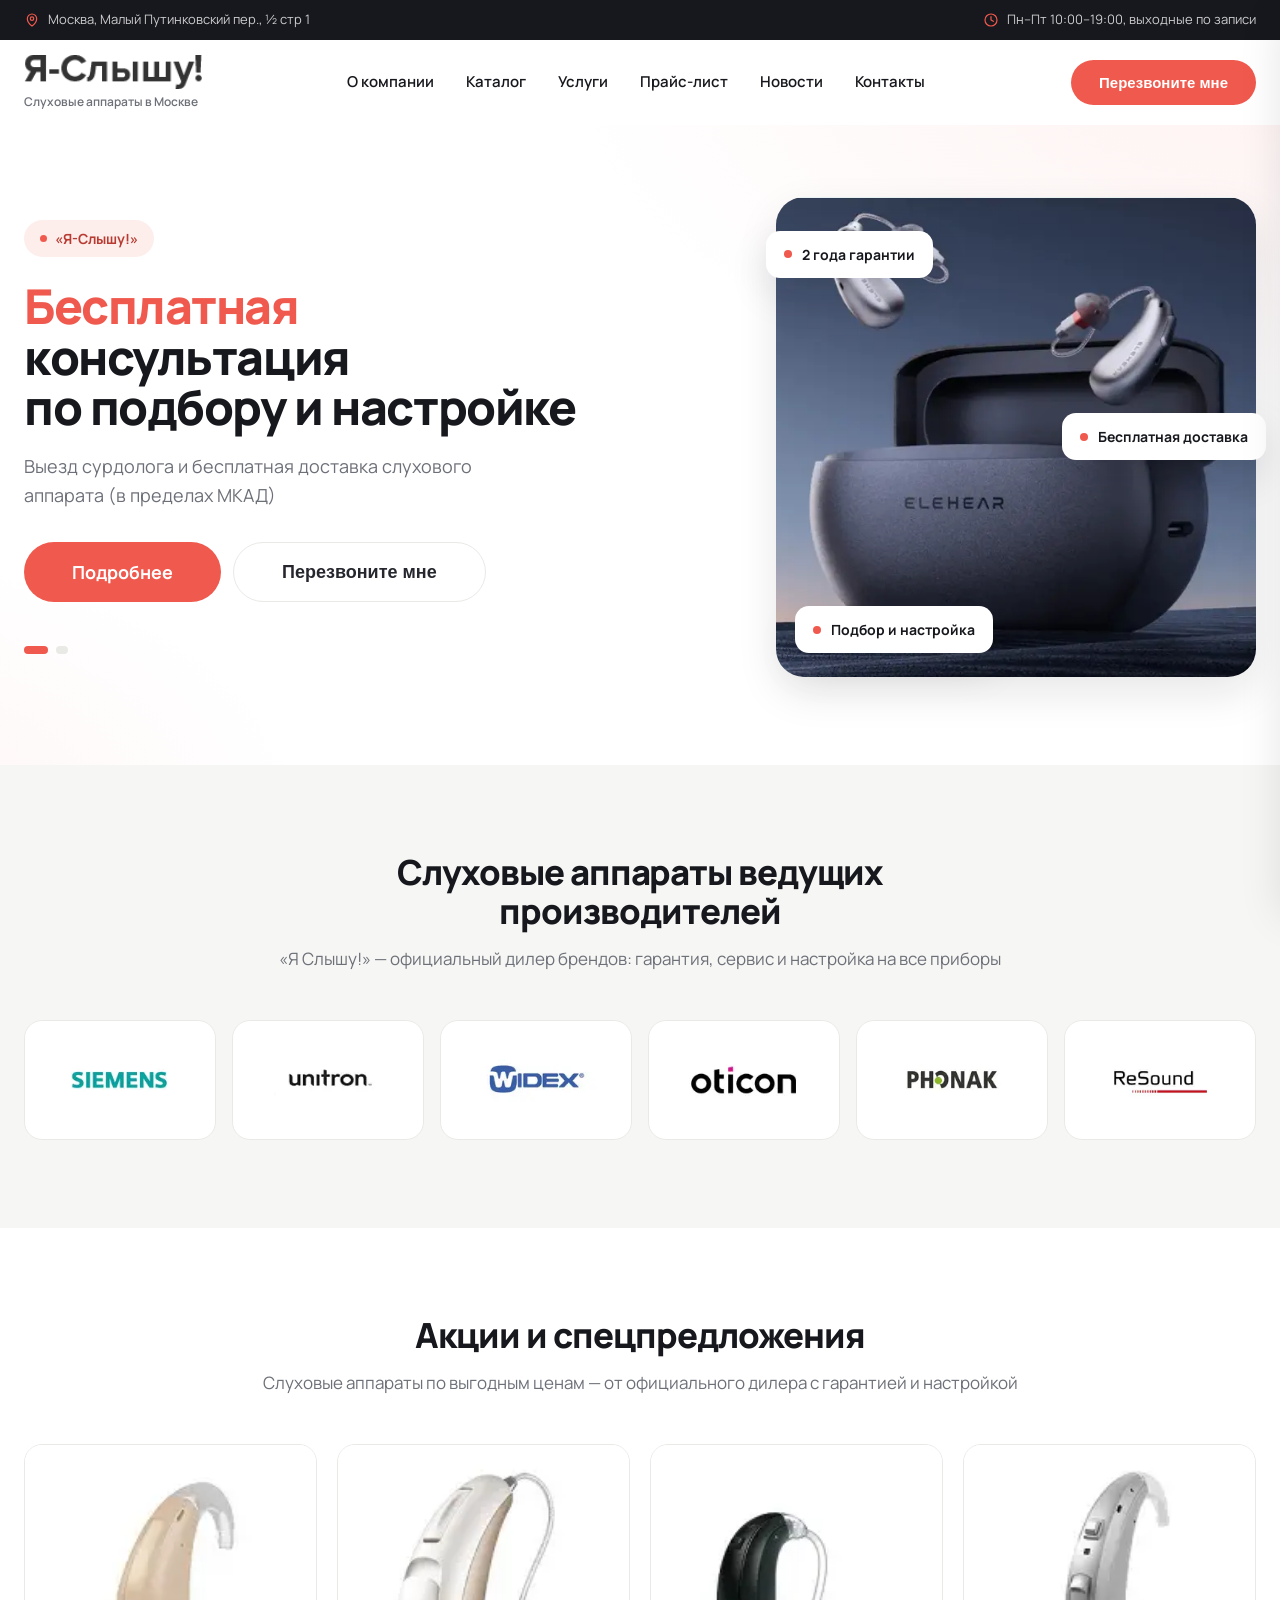
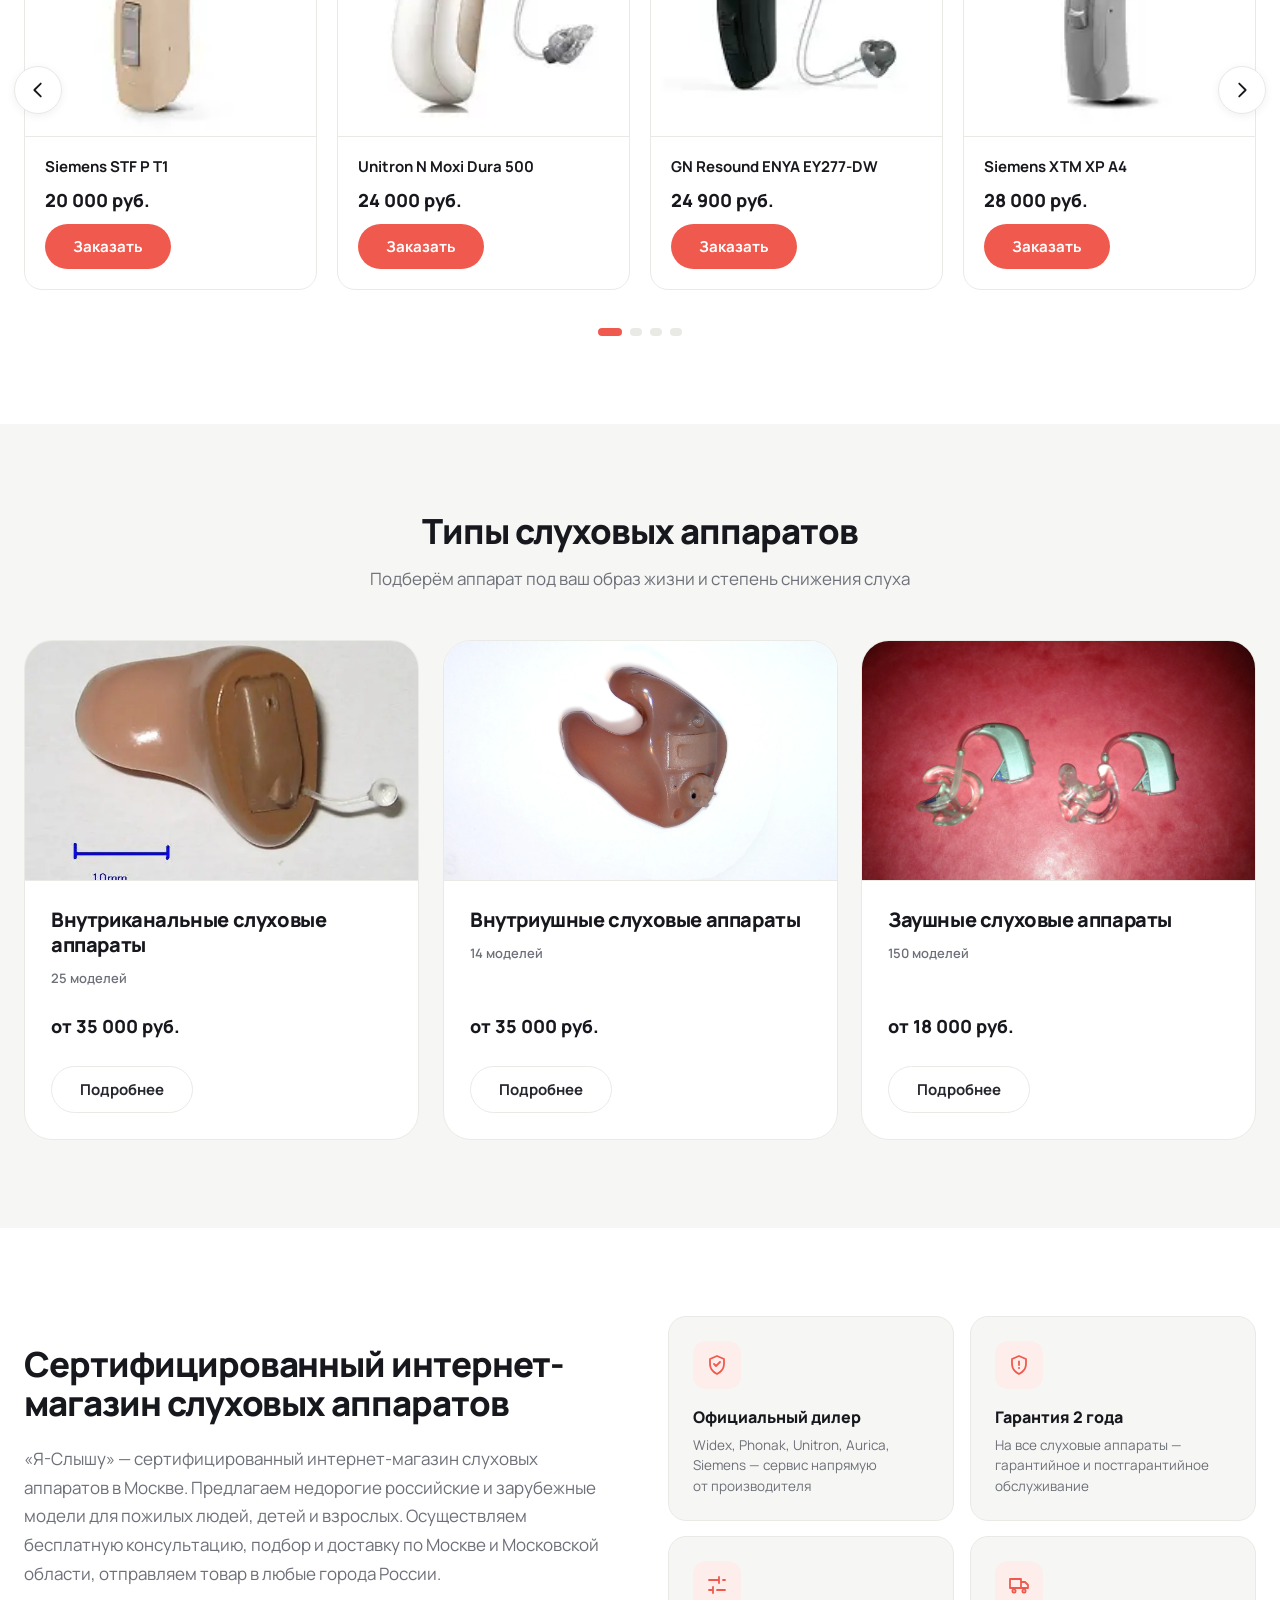
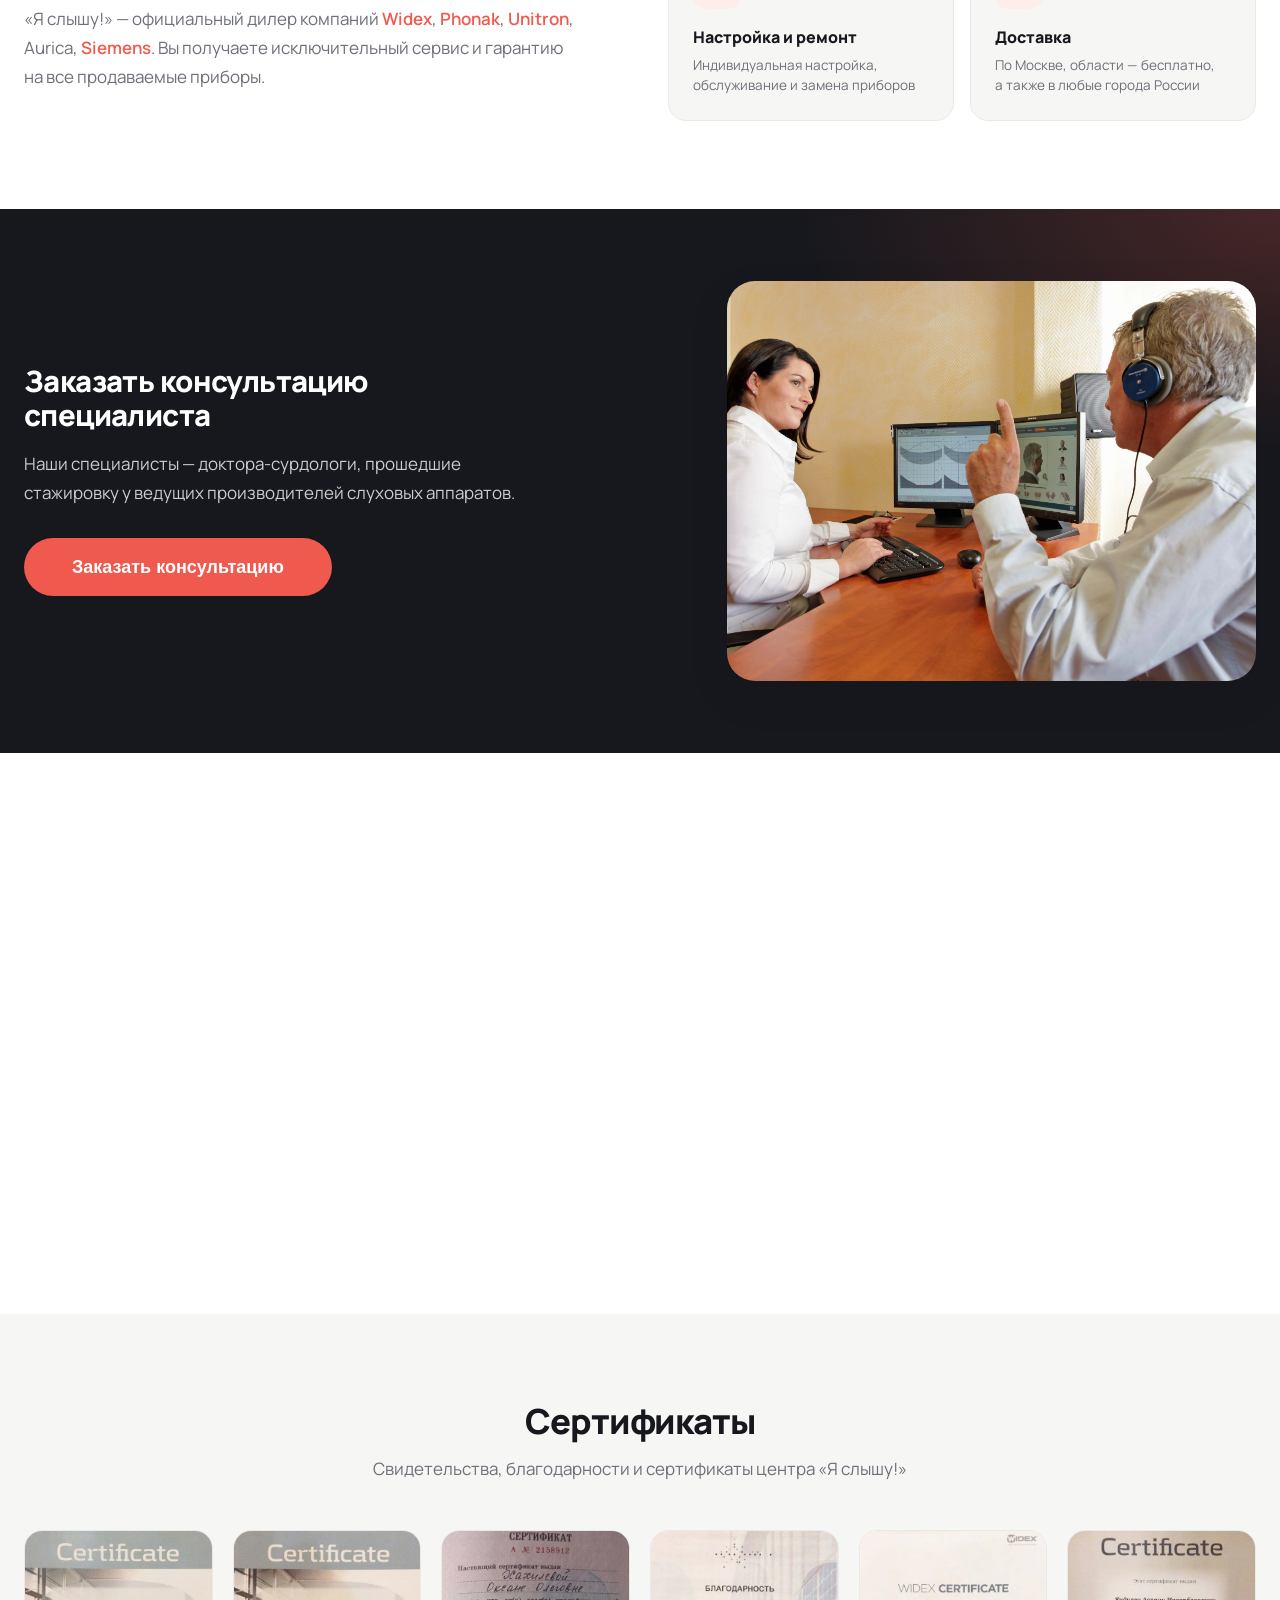
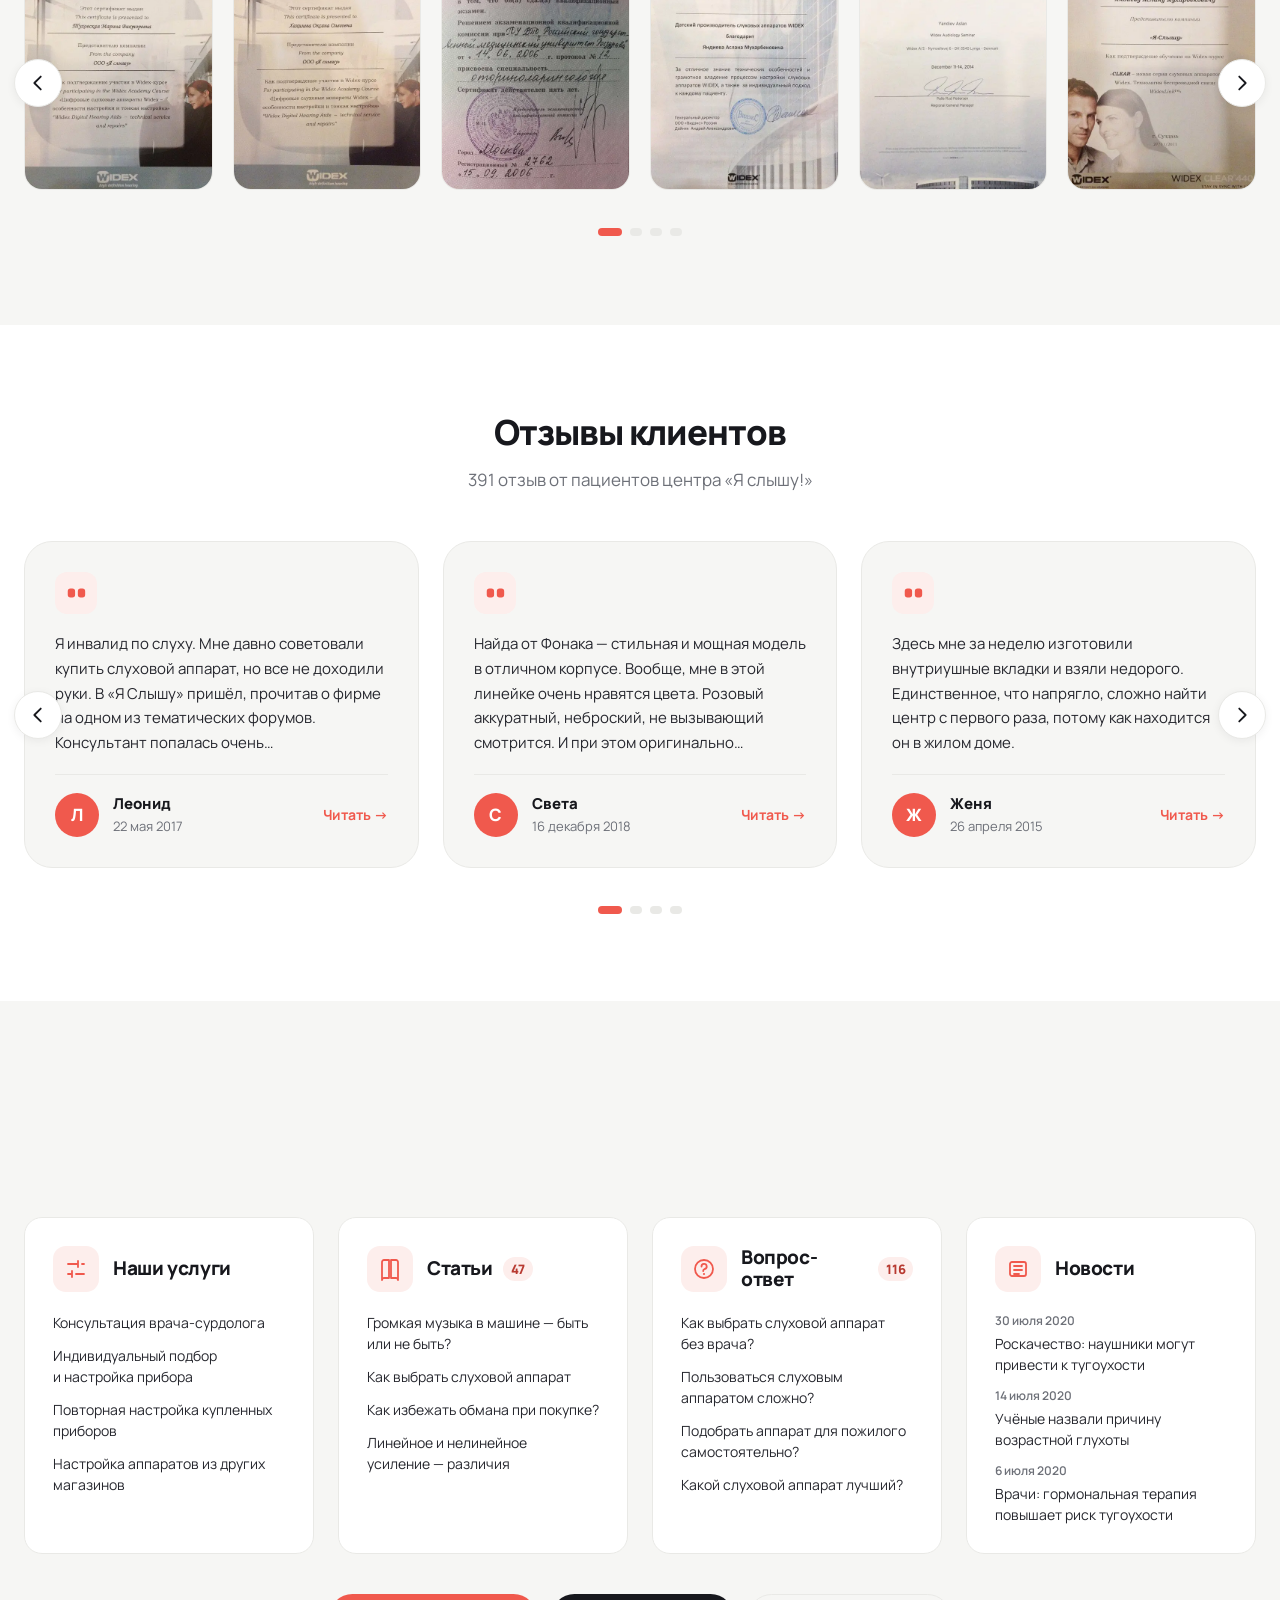
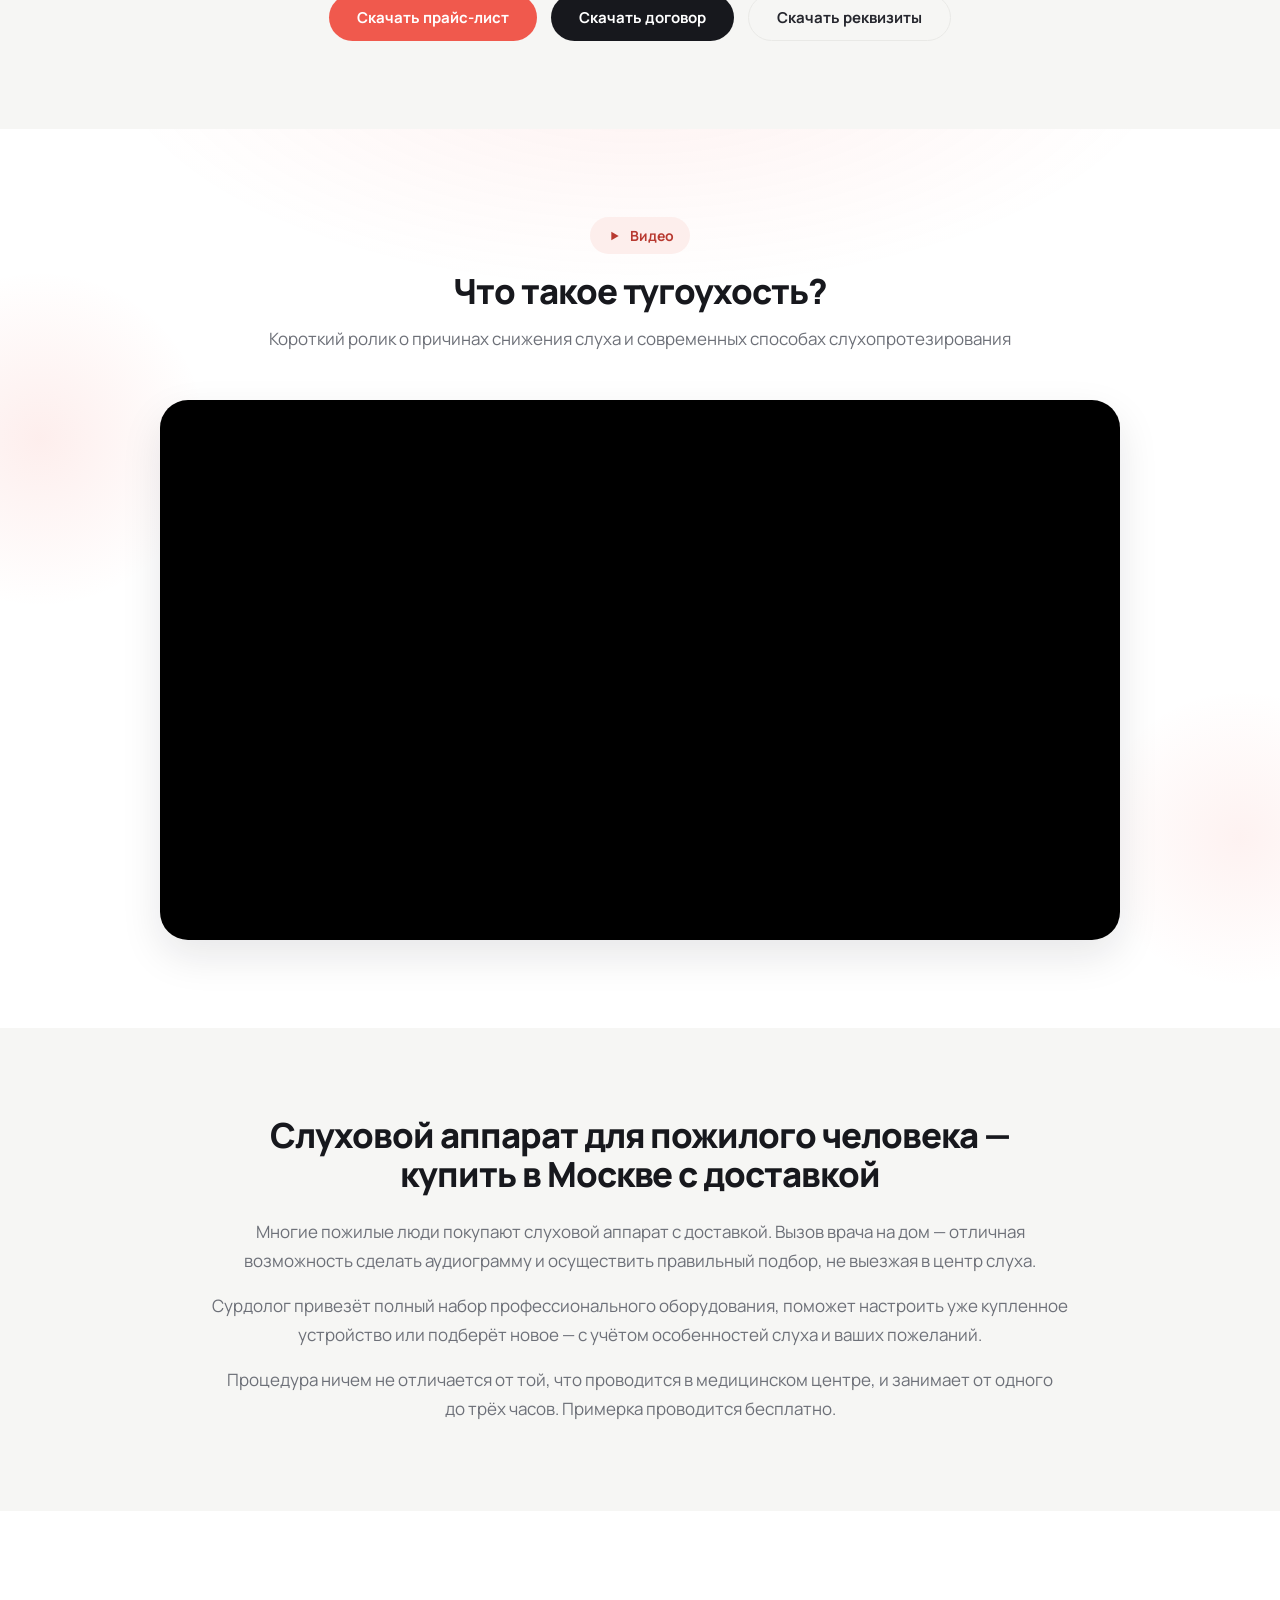
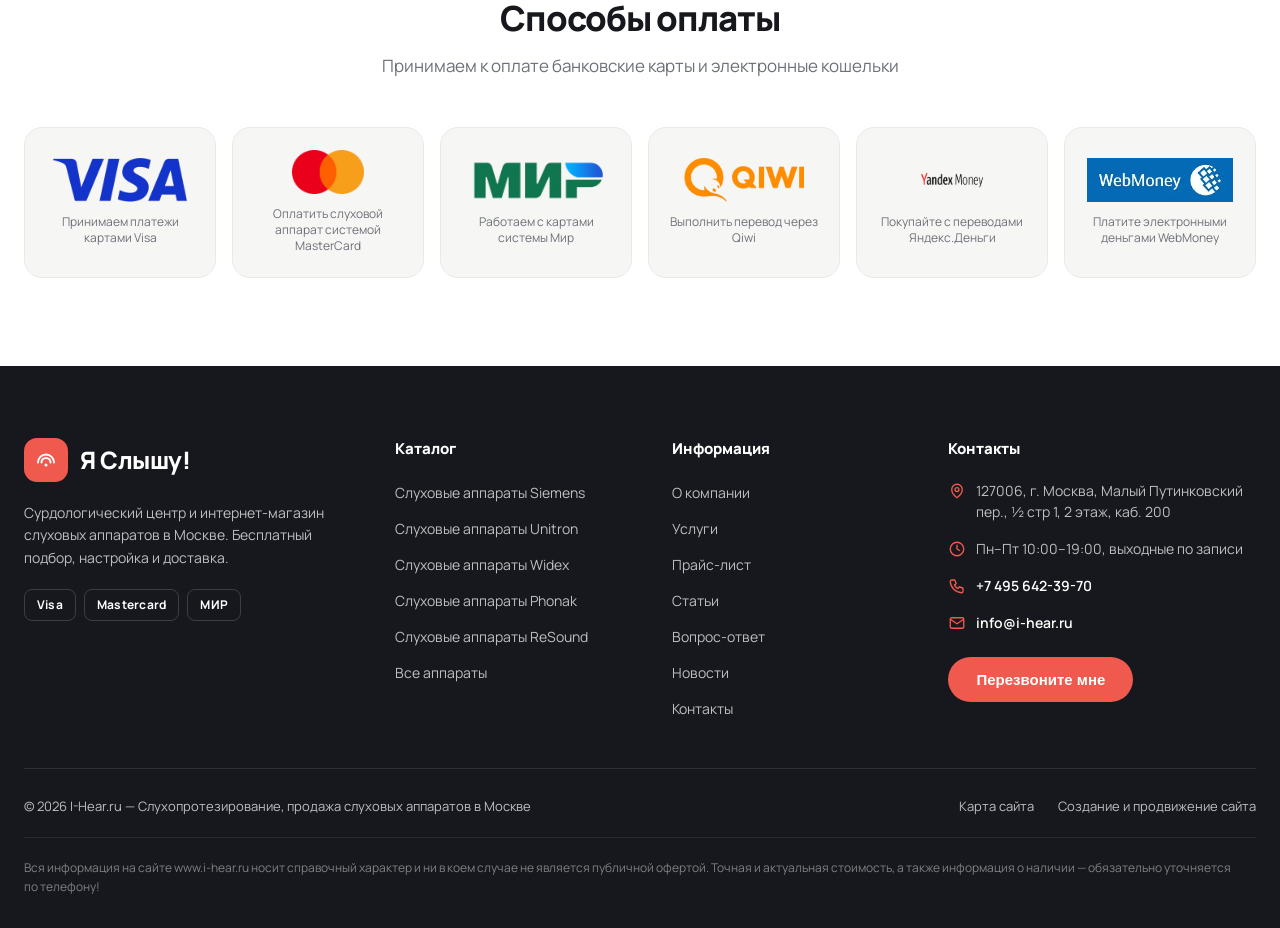
==== commit 813db7a0: "UPD" ====
--- a/docs/index.html
+++ b/docs/index.html
@@ -8,8 +8,8 @@
     <link rel="preconnect" href="https://fonts.googleapis.com">
     <link rel="preconnect" href="https://fonts.gstatic.com" crossorigin>
     <link href="https://fonts.googleapis.com/css2?family=Manrope:wght@400;500;600;700;800&display=swap" rel="stylesheet">
-    <link rel="stylesheet" href="css/style.css?v=1789955628078">
-    <link rel="stylesheet" href="fancybox.css?v=1789955628078">
+    <link rel="stylesheet" href="css/style.css?v=1789956002382">
+    <link rel="stylesheet" href="fancybox.css?v=1789956002382">
     <title>Слуховые аппараты в&#160;Москве&#160;&#8212; интернет-магазин &#171;Я&#160;Слышу!&#187;</title>
 </head>
 <body id="home">
@@ -856,7 +856,7 @@
             <p class="footer__copy">&#169; 2026 I-Hear.ru&#160;&#8212; Слухопротезирование, продажа слуховых аппаратов в&#160;Москве</p>
             <div class="footer__bottom-links">
                 <a href="/site-maps/">Карта сайта</a>
-                <a href="http://vashpartner.ru/" target="_blank" rel="noopener">Создание и&#160;продвижение сайта</a>
+                <a href="https://onespace.team/" target="_blank" rel="noopener">Создание и&#160;продвижение сайта</a>
             </div>
         </div>
 
@@ -879,7 +879,7 @@
     </form>
 </div>
 
-<script src="fancybox.umd.js?v=1789955628078"></script>
-<script src="js/common.js?v=1789955628078"></script>
+<script src="fancybox.umd.js?v=1789956002382"></script>
+<script src="js/common.js?v=1789956002382"></script>
 </body>
 </html>
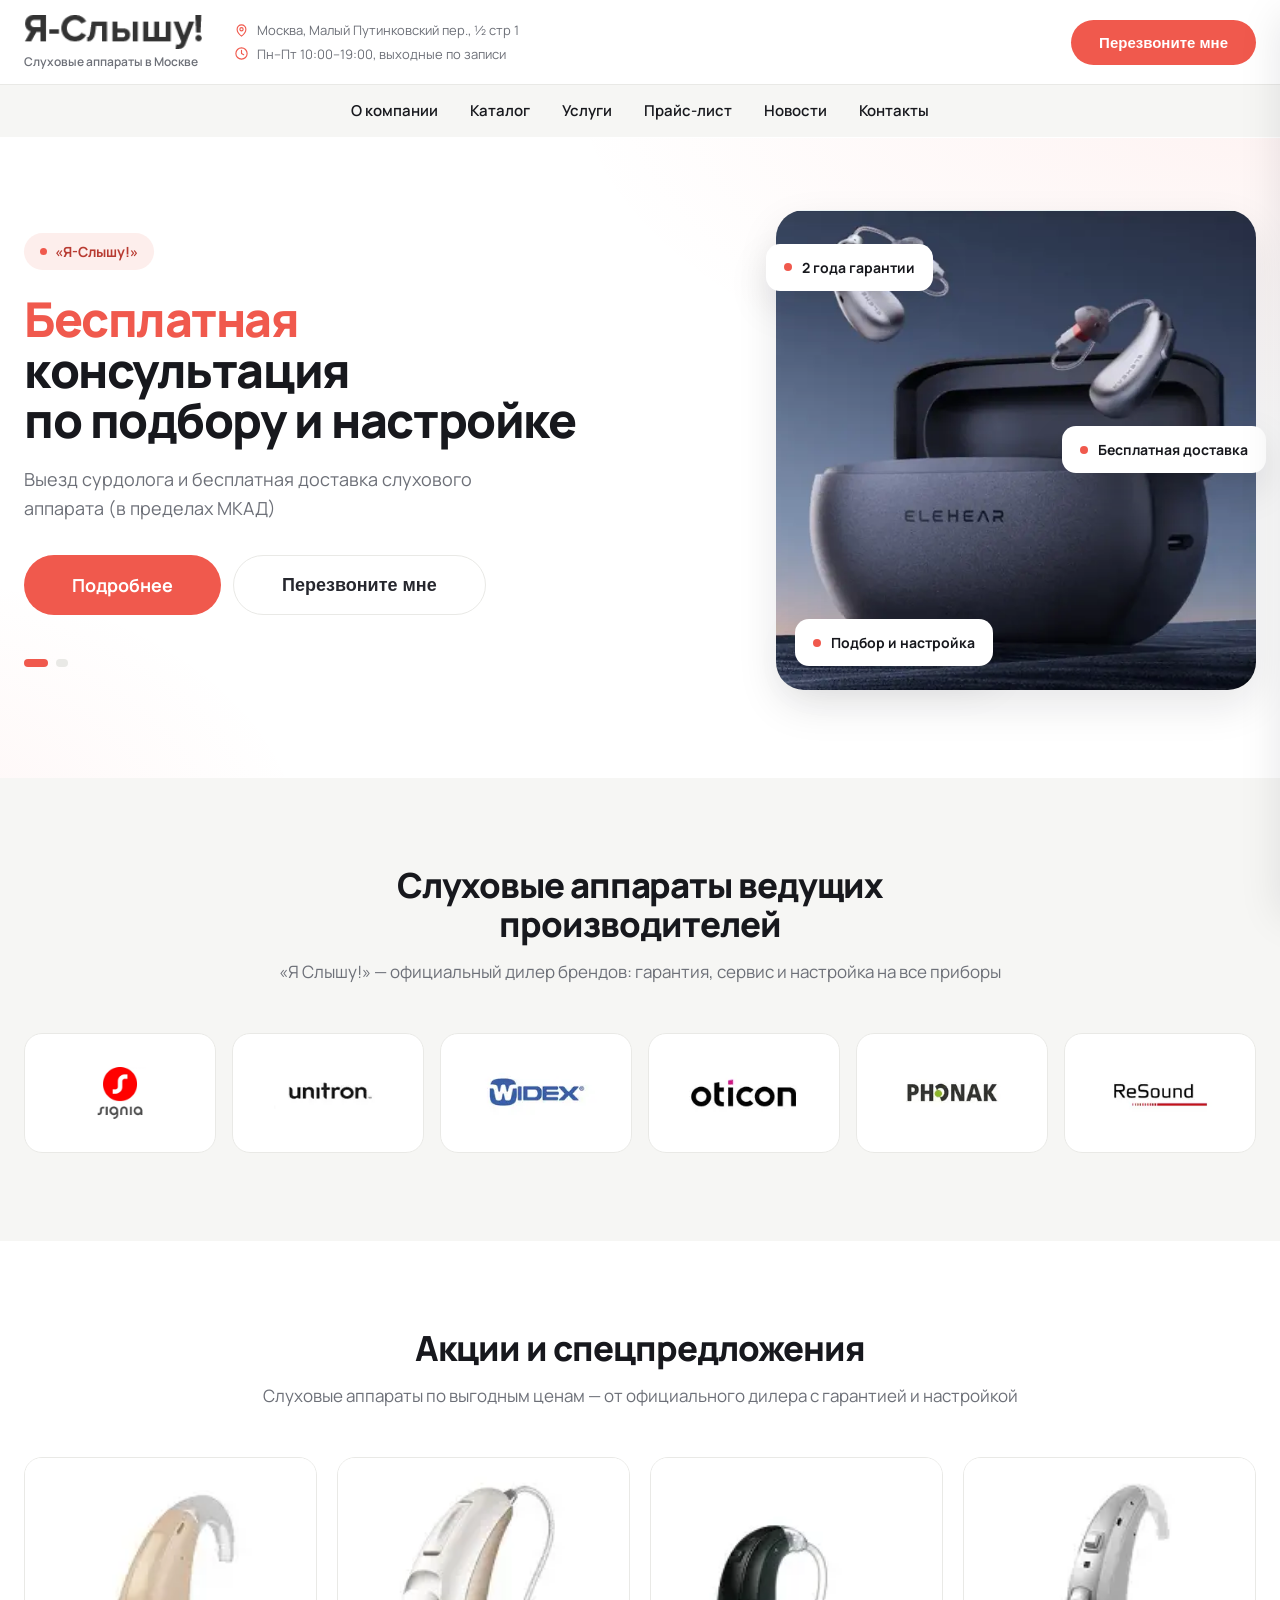
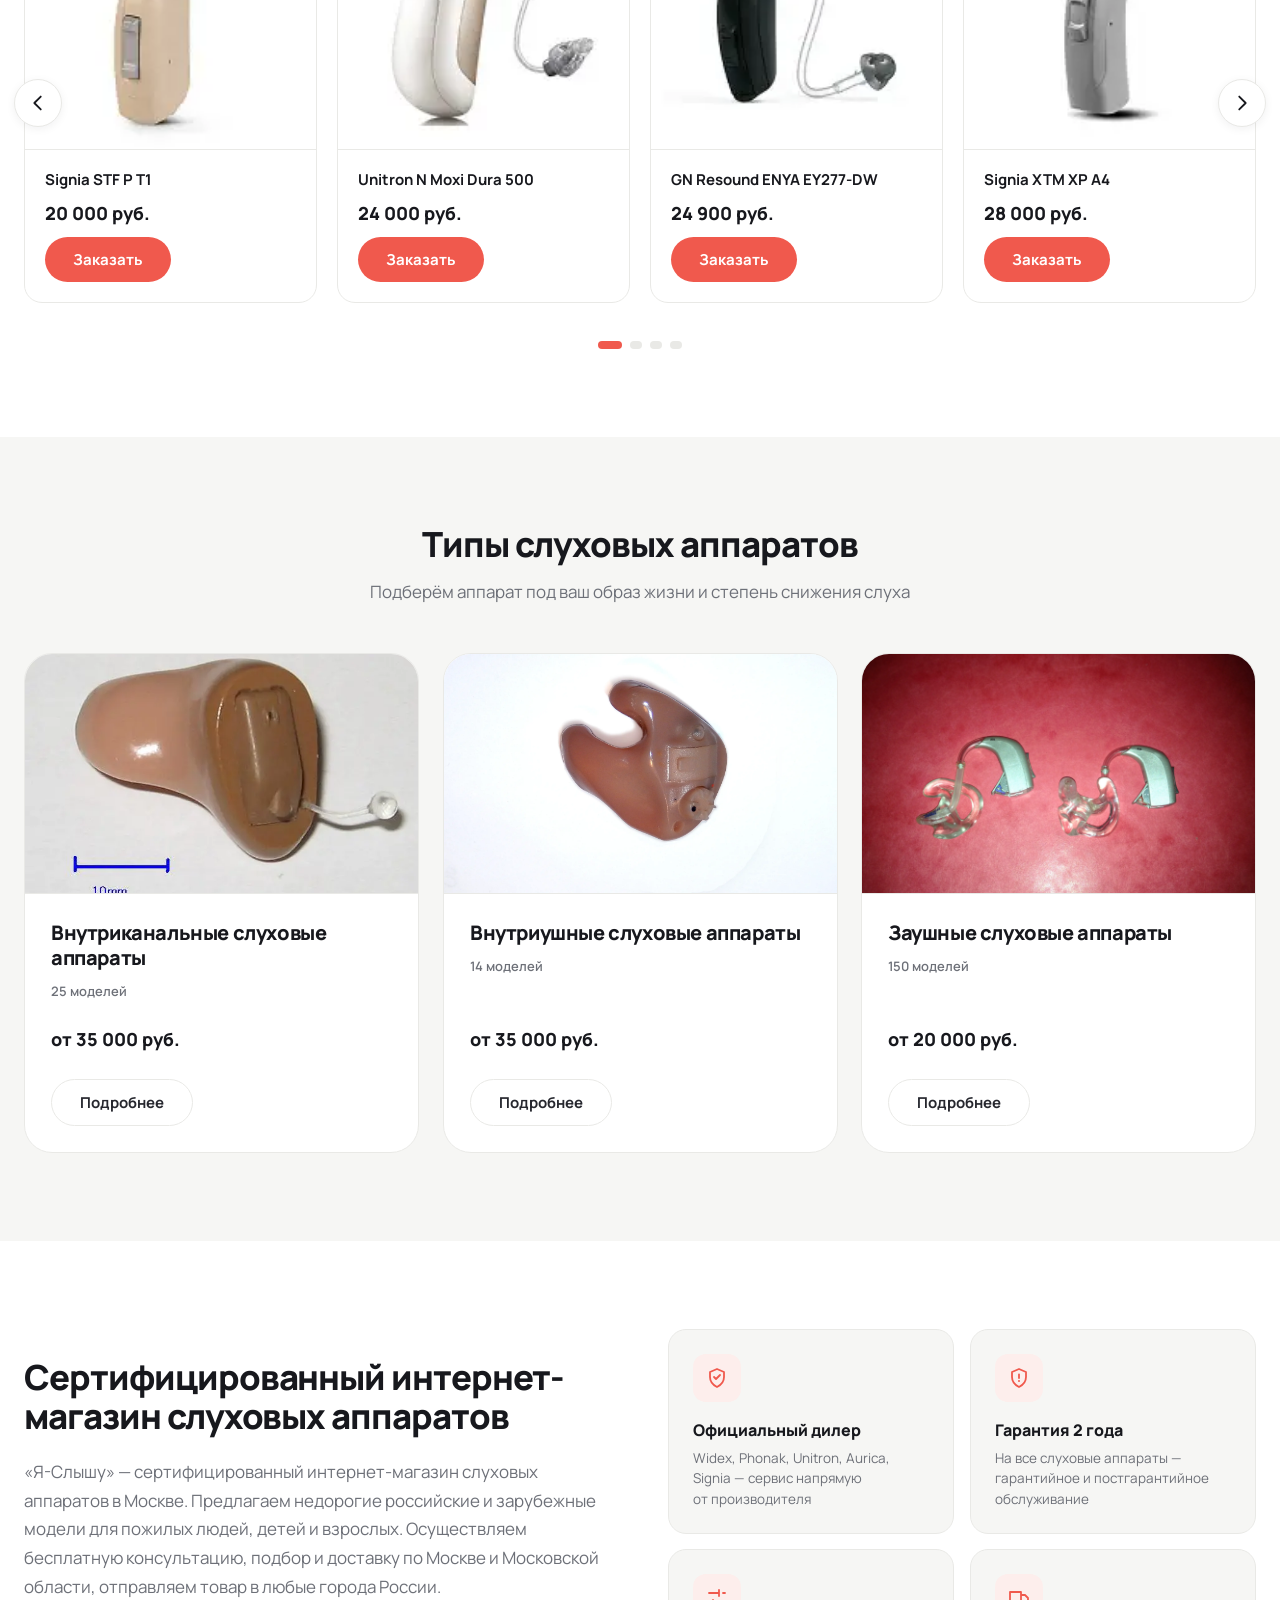
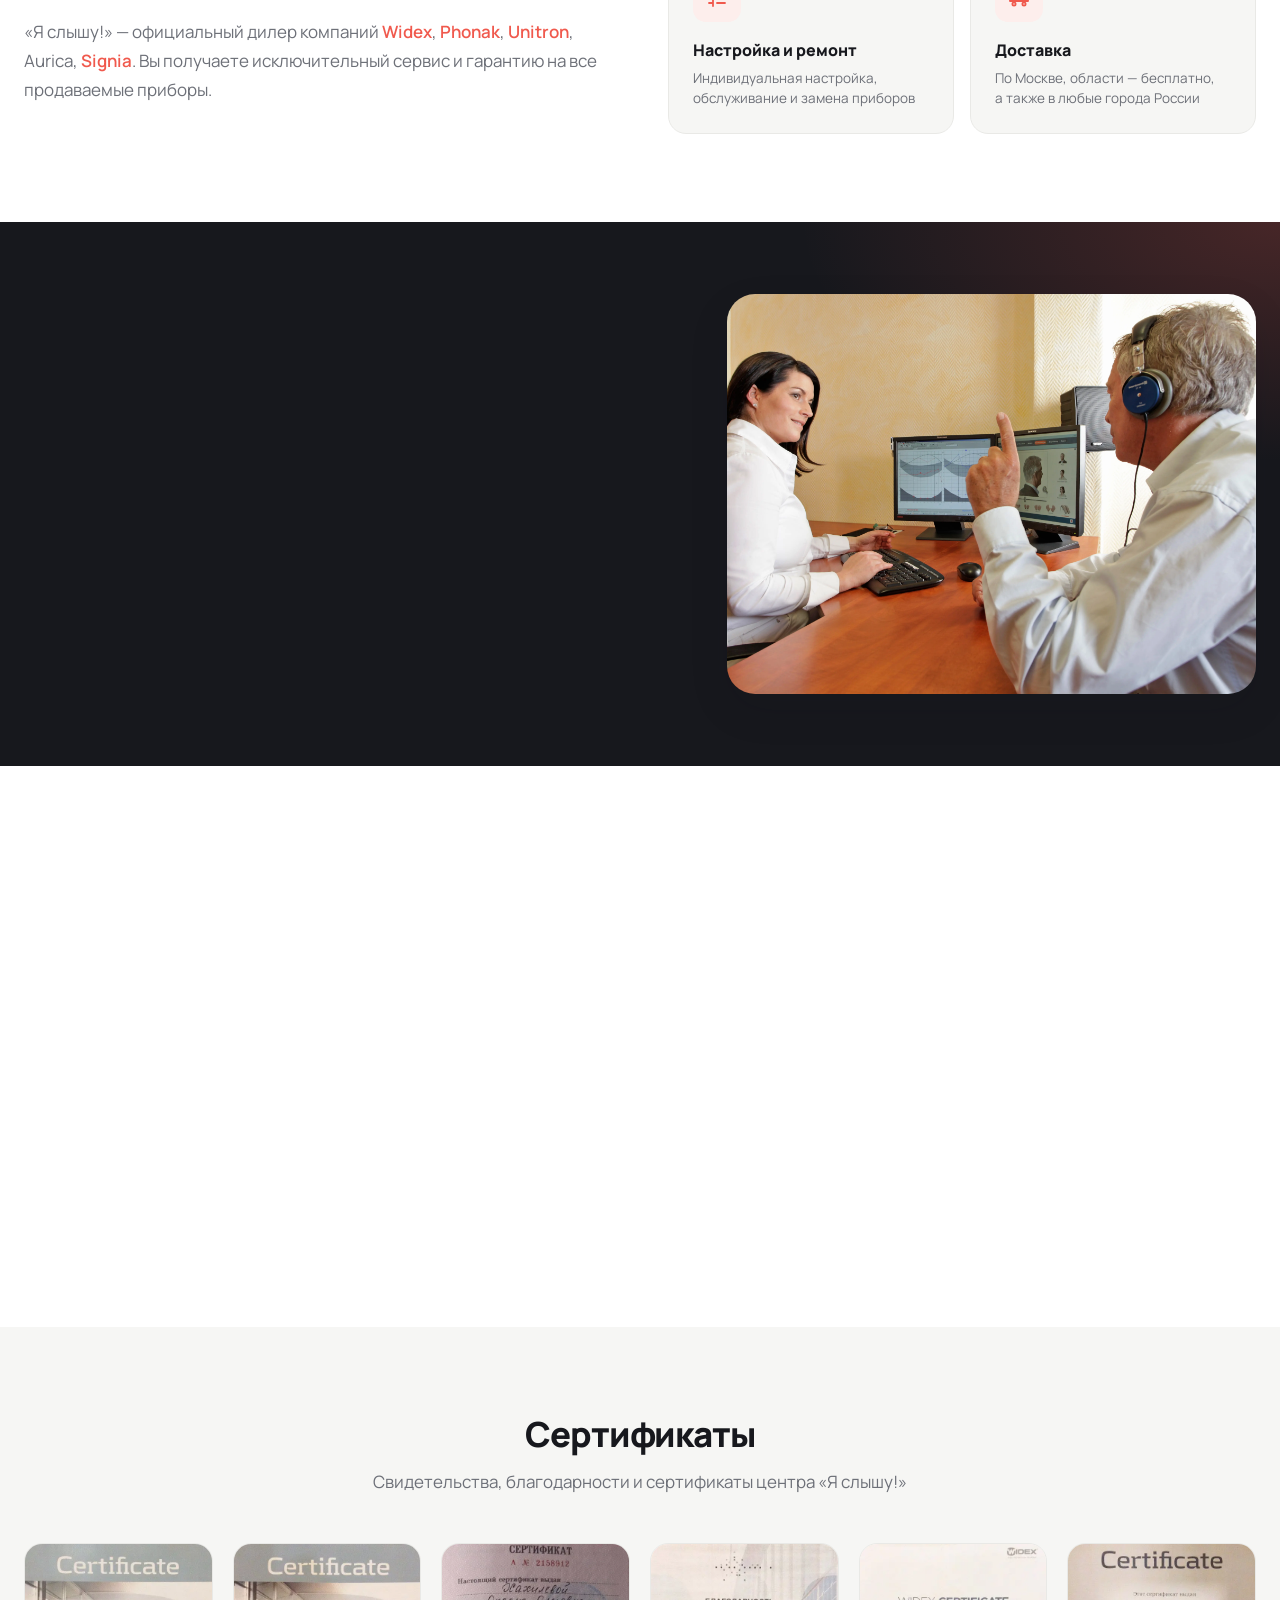
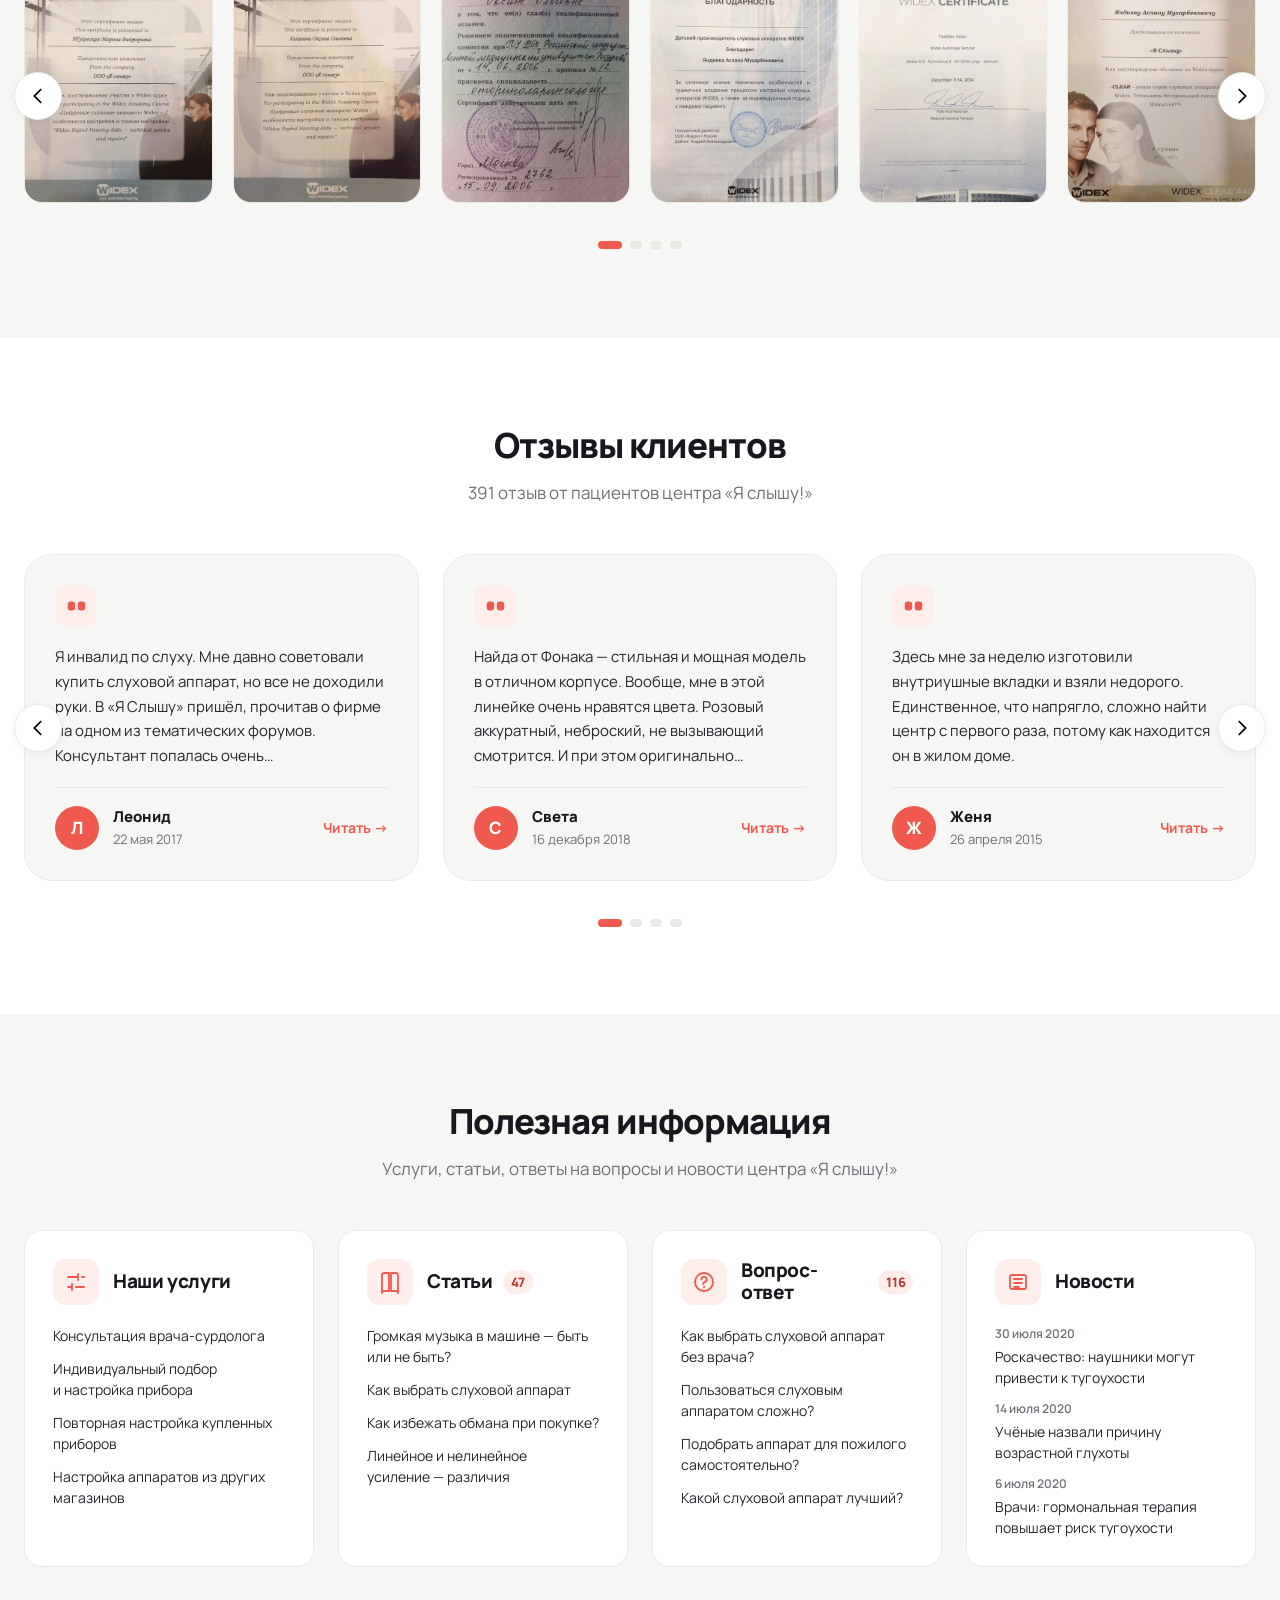
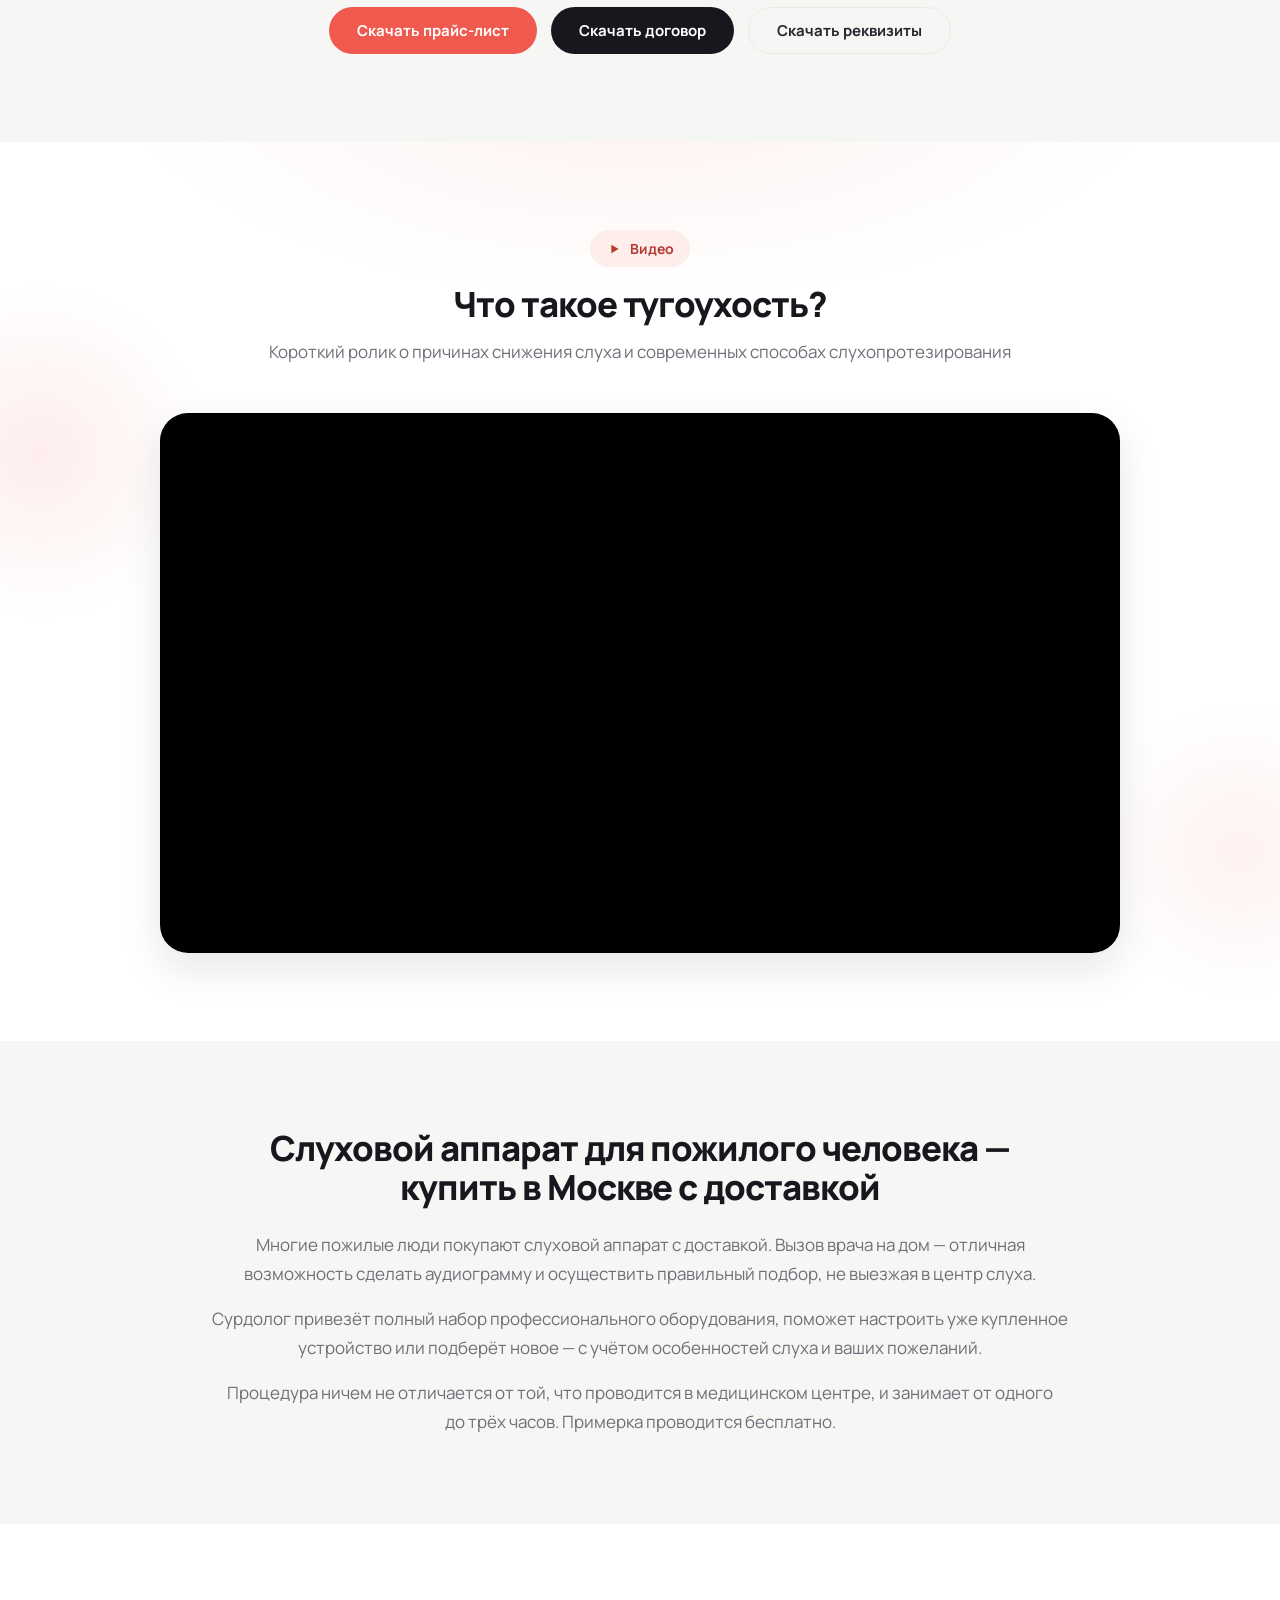
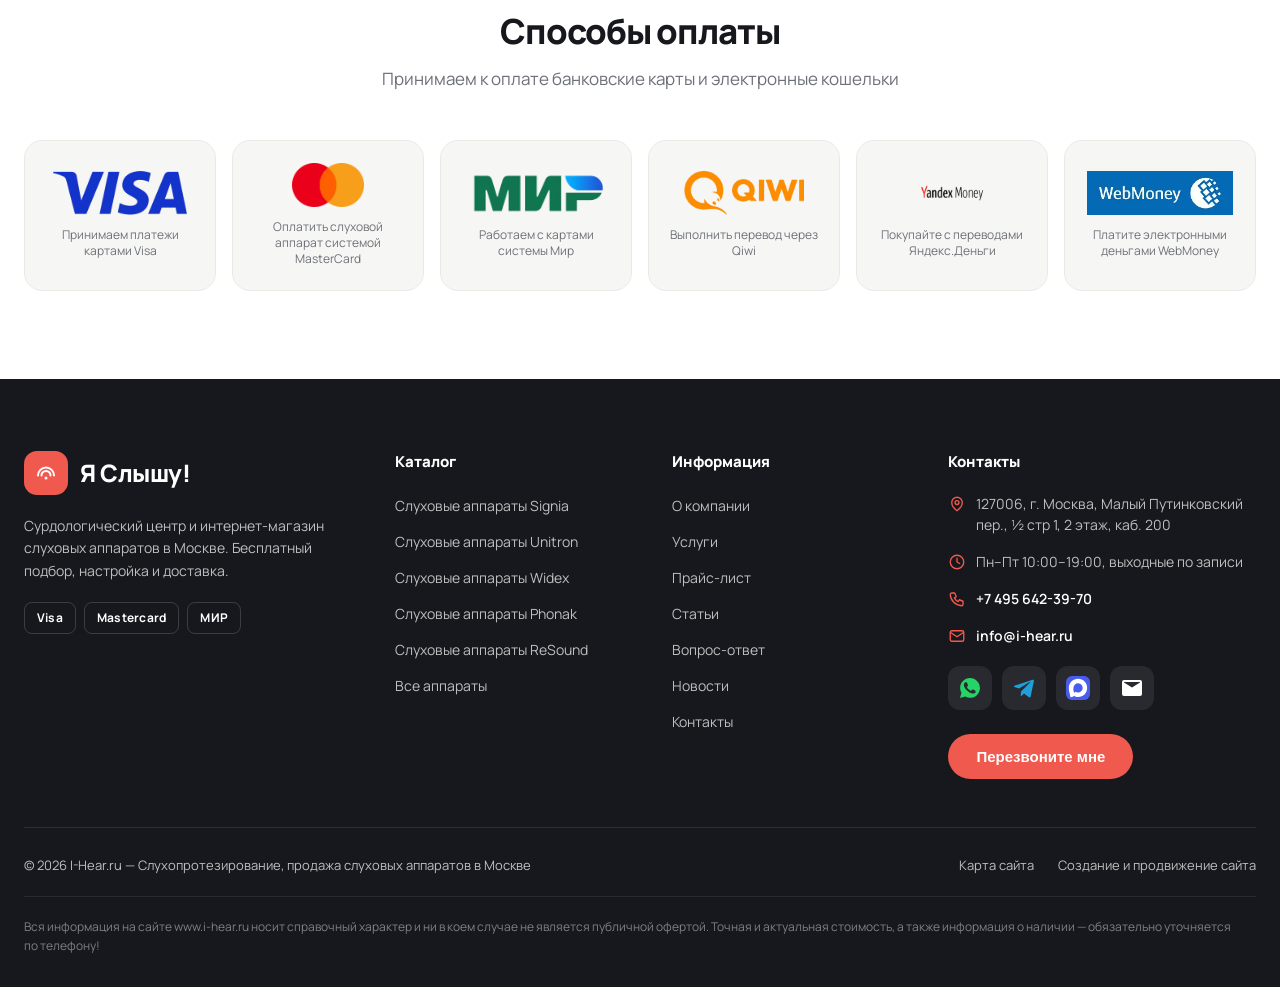
==== commit b2c4412d: "UPD" ====
--- a/docs/index.html
+++ b/docs/index.html
@@ -8,32 +8,12 @@
     <link rel="preconnect" href="https://fonts.googleapis.com">
     <link rel="preconnect" href="https://fonts.gstatic.com" crossorigin>
     <link href="https://fonts.googleapis.com/css2?family=Manrope:wght@400;500;600;700;800&display=swap" rel="stylesheet">
-    <link rel="stylesheet" href="css/style.css?v=1789956002382">
-    <link rel="stylesheet" href="fancybox.css?v=1789956002382">
+    <link rel="stylesheet" href="css/style.css?v=1791211272874">
+    <link rel="stylesheet" href="fancybox.css?v=1791211272874">
     <title>Слуховые аппараты в&#160;Москве&#160;&#8212; интернет-магазин &#171;Я&#160;Слышу!&#187;</title>
 </head>
 <body id="home">
 <header class="header ">
-    <div class="header__wrap">
-        <div class="header__top">
-            <div class="container header__top-inner">
-                <p class="header__top-item">
-                    <svg class="header__top-icon" viewBox="0 0 24 24" fill="none" aria-hidden="true">
-                        <path d="M12 21s7-5.1 7-11a7 7 0 1 0-14 0c0 5.9 7 11 7 11Z" stroke="currentColor" stroke-width="1.8"/>
-                        <circle cx="12" cy="10" r="2.6" stroke="currentColor" stroke-width="1.8"/>
-                    </svg>
-                    <span>Москва, Малый Путинковский пер., &#189; стр 1</span>
-                </p>
-                <p class="header__top-item">
-                    <svg class="header__top-icon" viewBox="0 0 24 24" fill="none" aria-hidden="true">
-                        <circle cx="12" cy="12" r="9" stroke="currentColor" stroke-width="1.8"/>
-                        <path d="M12 7v5l3.5 2" stroke="currentColor" stroke-width="1.8" stroke-linecap="round" stroke-linejoin="round"/>
-                    </svg>
-                    <span>Пн&#8211;Пт 10:00&#8211;19:00, выходные по&#160;записи</span>
-                </p>
-            </div>
-        </div>
-
         <div class="header__main">
             <div class="container header__inner">
                 <a class="header__logo" href="/">
@@ -41,17 +21,42 @@
                     <span class="header__logo-desc">Слуховые аппараты в&#160;Москве</span>
                 </a>
 
-                <nav class="header__nav" aria-label="Основная навигация">
-                    <a class="header__link" href="/o-nas/">О&#160;компании</a>
-                    <a class="header__link" href="/catalog/">Каталог</a>
-                    <a class="header__link" href="/uslugi/">Услуги</a>
-                    <a class="header__link" href="/price/">Прайс-лист</a>
-                    <a class="header__link" href="/novosti/">Новости</a>
-                    <a class="header__link" href="/kontakty/">Контакты</a>
-                </nav>
+                <div class="header__info">
+                    <span class="header__info-item">
+                        <svg class="header__info-icon" viewBox="0 0 24 24" fill="none" aria-hidden="true">
+                            <path d="M12 21s7-5.1 7-11a7 7 0 1 0-14 0c0 5.9 7 11 7 11Z" stroke="currentColor" stroke-width="1.8"/>
+                            <circle cx="12" cy="10" r="2.6" stroke="currentColor" stroke-width="1.8"/>
+                        </svg>
+                        <span>Москва, Малый Путинковский пер., &#189; стр 1</span>
+                    </span>
+                    <span class="header__info-item">
+                        <svg class="header__info-icon" viewBox="0 0 24 24" fill="none" aria-hidden="true">
+                            <circle cx="12" cy="12" r="9" stroke="currentColor" stroke-width="1.8"/>
+                            <path d="M12 7v5l3.5 2" stroke="currentColor" stroke-width="1.8" stroke-linecap="round" stroke-linejoin="round"/>
+                        </svg>
+                        <span>Пн&#8211;Пт 10:00&#8211;19:00, выходные по&#160;записи</span>
+                    </span>
+                </div>
+
+                <div class="header__contacts">
+                    <a class="header__phone" href="tel:+74956423970">+7&#160;495&#160;642-39-70</a>
+                    <div class="header__messengers">
+                        <a class="header__messenger" href="https://wa.me/74956423970" target="_blank" rel="noopener" aria-label="Написать в WhatsApp" title="WhatsApp">
+                            <svg viewBox="0 0 24 24" aria-hidden="true"><path fill="#25D366" d="M12.04 2C6.58 2 2.13 6.45 2.13 11.91c0 1.75.46 3.45 1.32 4.95L2 22l5.25-1.38a9.9 9.9 0 0 0 4.79 1.22c5.46 0 9.91-4.45 9.91-9.91C21.95 6.45 17.5 2 12.04 2Zm5.83 14.12c-.25.7-1.45 1.33-2.02 1.4-.52.06-1.17.09-1.88-.12-.44-.13-1-.32-1.72-.62-3.03-1.31-5.01-4.36-5.16-4.56-.15-.2-1.23-1.64-1.23-3.13 0-1.49.78-2.22 1.06-2.52.28-.3.61-.38.81-.38h.58c.19 0 .44-.07.69.52l.95 2.29c.07.15.12.33.02.53l-.42.62-.46.55c-.14.15-.29.31-.12.62.17.31.74 1.22 1.59 1.98 1.09.97 2 1.27 2.28 1.41.28.15.44.12.6-.05l.92-1.07c.2-.23.42-.19.69-.11l1.98.94c.28.14.47.21.54.32.06.11.06.64-.19 1.3Z"/></svg>
+                        </a>
+                        <a class="header__messenger" href="https://t.me/+74956423970" target="_blank" rel="noopener" aria-label="Написать в Telegram" title="Telegram">
+                            <svg viewBox="0 0 24 24" aria-hidden="true"><path fill="#229ED9" d="M9.04 15.51 8.7 20.3c.5 0 .72-.22.98-.48l2.35-2.27 4.88 3.6c.9.5 1.54.24 1.76-.84l3.2-15.05c.28-1.3-.47-1.8-1.28-1.49L2.8 9.6c-1.24.48-1.23 1.18-.22 1.49l4.54 1.42L17.63 6.1c.5-.3.95-.14.58.18L9.04 15.5Z"/></svg>
+                        </a>
+                        <a class="header__messenger" href="https://max.ru/" target="_blank" rel="noopener" aria-label="Написать в MAX" title="MAX">
+                            <svg viewBox="0 0 1000 1000" aria-hidden="true"><rect width="1000" height="1000" rx="250" fill="#4A5CF0"/><path fill="#fff" fill-rule="evenodd" d="M508.2 878.3c-75 0-109.9-11-170.5-54.8-38.3 49.3-159.7 87.8-165 21.9 0-49.5-11-91.2-23.4-136.9-14.8-56.2-31.6-118.8-31.6-209.5 0-216.6 177.8-379.6 388.4-379.6 210.8 0 376 171 376 381.6.7 207.4-166.6 376.1-374 377.2m3.1-571.6c-102.6-5.3-182.5 65.7-200.2 177-14.6 92.2 11.3 204.4 33.4 210.2 10.6 2.6 37.2-19 53.8-35.6a189.8 189.8 0 0 0 92.7 33c106.3 5.1 197.1-75.8 204.2-182 4.2-106.4-77.7-196.5-184-202.6Z" clip-rule="evenodd"/></svg>
+                        </a>
+                        <a class="header__messenger" href="mailto:info@i-hear.ru" aria-label="Написать на почту" title="E-mail">
+                            <svg viewBox="0 0 24 24" aria-hidden="true"><path fill="currentColor" d="M4 4h16a2 2 0 0 1 2 2v12a2 2 0 0 1-2 2H4a2 2 0 0 1-2-2V6a2 2 0 0 1 2-2Zm0 2v.5l8 5 8-5V6H4Zm0 12v-7.7l7 4.4a1 1 0 0 0 1 0l7-4.4V18H4Z"/></svg>
+                        </a>
+                    </div>
+                </div>
 
                 <div class="header__actions">
-                    <a class="header__phone" href="tel:+74956423970">+7&#160;495&#160;642-39-70</a>
                     <button class="btn header__cta" type="button" data-modal="#callback">Перезвоните мне</button>
                 </div>
 
@@ -61,8 +66,20 @@
                     <span></span>
                 </button>
             </div>
-        </div>
-    </div>
+
+            <div class="header__nav-bar">
+                <div class="container">
+                    <nav class="header__nav" aria-label="Основная навигация">
+                        <a class="header__link" href="/o-nas/">О&#160;компании</a>
+                        <a class="header__link" href="/catalog/">Каталог</a>
+                        <a class="header__link" href="/uslugi/">Услуги</a>
+                        <a class="header__link" href="/price/">Прайс-лист</a>
+                        <a class="header__link" href="/novosti/">Новости</a>
+                        <a class="header__link" href="/kontakty/">Контакты</a>
+                    </nav>
+                </div>
+            </div>
+        </div>
 
     <div class="header__mobile" id="mobile-menu">
         <button class="header__mobile-close" type="button" aria-label="Закрыть меню"></button>
@@ -87,9 +104,9 @@
                 </div>
 
                 <div class="hero__slide">
-                    <span class="hero__badge">Siemens</span>
-                    <div class="hero__title">Цифровые слуховые аппараты <span class="hero__title-accent">Siemens</span> от&#160;9&#160;000&#160;руб.</div>
-                    <p class="hero__text">В&#160;продаже бюджетные новинки Siemens Signia</p>
+                    <span class="hero__badge">Signia</span>
+                    <div class="hero__title">Цифровые слуховые аппараты <span class="hero__title-accent">Signia</span> от&#160;35&#160;000&#160;руб.</div>
+                    <p class="hero__text">В&#160;продаже новинки Signia</p>
                     <div class="hero__actions">
                         <button class="btn btn_big" type="button" data-modal="#callback">Подробнее</button>
                     </div>
@@ -124,8 +141,8 @@
         </div>
 
         <div class="brands__grid">
-            <a class="brands__card" href="/catalog/siemens/" aria-label="Слуховые аппараты Siemens" title="Siemens" data-animation="1" style="--delay: 0ms">
-                <span class="brands__logo"><img src="img/brands/logo_1.webp" alt="Логотип Siemens" loading="lazy"></span>
+            <a class="brands__card" href="/catalog/signia/" aria-label="Слуховые аппараты Signia" title="Signia" data-animation="1" style="--delay: 0ms">
+                <span class="brands__logo"><img src="img/brands/logo_1.webp" alt="Логотип Signia" loading="lazy"></span>
             </a>
 
             <a class="brands__card" href="/catalog/unitron/" aria-label="Слуховые аппараты Unitron" title="Unitron" data-animation="1" style="--delay: 80ms">
@@ -165,11 +182,11 @@
 
             <div class="catalog__track" data-carousel-track>
             <article class="catalog__card">
-                <a class="catalog__media" href="/catalog/siemens/stf/t-1/"><img src="img/catalog/1064_listing.webp" alt="Siemens STF P T1" loading="lazy"></a>
-                <div class="catalog__body">
-                    <a class="catalog__name" href="/catalog/siemens/stf/t-1/">Siemens STF P&#160;T1</a>
+                <a class="catalog__media" href="/catalog/signia/stf/t-1/"><img src="img/catalog/1064_listing.webp" alt="Signia STF P T1" loading="lazy"></a>
+                <div class="catalog__body">
+                    <a class="catalog__name" href="/catalog/signia/stf/t-1/">Signia STF P&#160;T1</a>
                     <div class="catalog__price">20 000&#160;руб.</div>
-                    <a class="btn catalog__order" href="/catalog/siemens/stf/t-1/">Заказать</a>
+                    <a class="btn catalog__order" href="/catalog/signia/stf/t-1/">Заказать</a>
                 </div>
             </article>
 
@@ -192,11 +209,11 @@
             </article>
 
             <article class="catalog__card">
-                <a class="catalog__media" href="/catalog/siemens/xtm/xp-a4/"><img src="img/catalog/1069_listing.webp" alt="Siemens XTM XP A4" loading="lazy"></a>
-                <div class="catalog__body">
-                    <a class="catalog__name" href="/catalog/siemens/xtm/xp-a4/">Siemens XTM XP&#160;A4</a>
+                <a class="catalog__media" href="/catalog/signia/xtm/xp-a4/"><img src="img/catalog/1069_listing.webp" alt="Signia XTM XP A4" loading="lazy"></a>
+                <div class="catalog__body">
+                    <a class="catalog__name" href="/catalog/signia/xtm/xp-a4/">Signia XTM XP&#160;A4</a>
                     <div class="catalog__price">28 000&#160;руб.</div>
-                    <a class="btn catalog__order" href="/catalog/siemens/xtm/xp-a4/">Заказать</a>
+                    <a class="btn catalog__order" href="/catalog/signia/xtm/xp-a4/">Заказать</a>
                 </div>
             </article>
 
@@ -375,7 +392,7 @@
                 <div class="types__body">
                     <a class="types__name" href="/catalog/for-the-ear/">Заушные слуховые аппараты</a>
                     <div class="types__count">150 моделей</div>
-                    <div class="types__price">от&#160;18 000&#160;руб.</div>
+                    <div class="types__price">от&#160;20 000&#160;руб.</div>
                     <a class="btn btn_ghost types__more" href="/catalog/for-the-ear/">Подробнее</a>
                 </div>
             </article>
@@ -389,7 +406,7 @@
             <div class="about__content" data-animation="1">
                 <h2 class="section__title about__title">Сертифицированный интернет-магазин слуховых аппаратов</h2>
                 <p class="about__text">&#171;Я-Слышу&#187;&#160;&#8212; сертифицированный интернет-магазин слуховых аппаратов в&#160;Москве. Предлагаем недорогие российские и&#160;зарубежные модели для&#160;пожилых людей, детей и&#160;взрослых. Осуществляем бесплатную консультацию, подбор и&#160;доставку по&#160;Москве и&#160;Московской области, отправляем товар в&#160;любые города России.</p>
-                <p class="about__text">&#171;Я&#160;слышу!&#187;&#160;&#8212; официальный дилер компаний <a href="/catalog/widex/">Widex</a>, <a href="/catalog/phonak/">Phonak</a>, <a href="/catalog/unitron/">Unitron</a>, Aurica, <a href="/catalog/siemens/">Siemens</a>. Вы&#160;получаете исключительный сервис и&#160;гарантию на&#160;все продаваемые приборы.</p>
+                <p class="about__text">&#171;Я&#160;слышу!&#187;&#160;&#8212; официальный дилер компаний <a href="/catalog/widex/">Widex</a>, <a href="/catalog/phonak/">Phonak</a>, <a href="/catalog/unitron/">Unitron</a>, Aurica, <a href="/catalog/signia/">Signia</a>. Вы&#160;получаете исключительный сервис и&#160;гарантию на&#160;все продаваемые приборы.</p>
             </div>
 
             <div class="about__features">
@@ -398,7 +415,7 @@
                         <svg viewBox="0 0 24 24" fill="none"><path d="M12 3l7 3v5c0 5-3 8-7 10-4-2-7-5-7-10V6l7-3Z" stroke="currentColor" stroke-width="1.8" stroke-linejoin="round"/><path d="m9 11 2 2 4-4" stroke="currentColor" stroke-width="1.8" stroke-linecap="round" stroke-linejoin="round"/></svg>
                     </span>
                     <div class="about__feature-title">Официальный дилер</div>
-                    <div class="about__feature-text">Widex, Phonak, Unitron, Aurica, Siemens&#160;&#8212; сервис напрямую от&#160;производителя</div>
+                    <div class="about__feature-text">Widex, Phonak, Unitron, Aurica, Signia&#160;&#8212; сервис напрямую от&#160;производителя</div>
                 </div>
 
                 <div class="about__feature" data-animation="1">
@@ -795,7 +812,7 @@
             <div class="footer__col">
                 <div class="footer__title">Каталог</div>
                 <ul class="footer__list">
-                    <li><a href="/catalog/siemens/">Слуховые аппараты Siemens</a></li>
+                    <li><a href="/catalog/signia/">Слуховые аппараты Signia</a></li>
                     <li><a href="/catalog/unitron/">Слуховые аппараты Unitron</a></li>
                     <li><a href="/catalog/widex/">Слуховые аппараты Widex</a></li>
                     <li><a href="/catalog/phonak/">Слуховые аппараты Phonak</a></li>
@@ -848,6 +865,20 @@
                         <a href="mailto:info@i-hear.ru">info@i-hear.ru</a>
                     </li>
                 </ul>
+                <div class="footer__messengers">
+                    <a href="https://wa.me/74956423970" target="_blank" rel="noopener" aria-label="Написать в WhatsApp" title="WhatsApp">
+                        <svg viewBox="0 0 24 24" aria-hidden="true"><path fill="#25D366" d="M12.04 2C6.58 2 2.13 6.45 2.13 11.91c0 1.75.46 3.45 1.32 4.95L2 22l5.25-1.38a9.9 9.9 0 0 0 4.79 1.22c5.46 0 9.91-4.45 9.91-9.91C21.95 6.45 17.5 2 12.04 2Zm5.83 14.12c-.25.7-1.45 1.33-2.02 1.4-.52.06-1.17.09-1.88-.12-.44-.13-1-.32-1.72-.62-3.03-1.31-5.01-4.36-5.16-4.56-.15-.2-1.23-1.64-1.23-3.13 0-1.49.78-2.22 1.06-2.52.28-.3.61-.38.81-.38h.58c.19 0 .44-.07.69.52l.95 2.29c.07.15.12.33.02.53l-.42.62-.46.55c-.14.15-.29.31-.12.62.17.31.74 1.22 1.59 1.98 1.09.97 2 1.27 2.28 1.41.28.15.44.12.6-.05l.92-1.07c.2-.23.42-.19.69-.11l1.98.94c.28.14.47.21.54.32.06.11.06.64-.19 1.3Z"/></svg>
+                    </a>
+                    <a href="https://t.me/+74956423970" target="_blank" rel="noopener" aria-label="Написать в Telegram" title="Telegram">
+                        <svg viewBox="0 0 24 24" aria-hidden="true"><path fill="#229ED9" d="M9.04 15.51 8.7 20.3c.5 0 .72-.22.98-.48l2.35-2.27 4.88 3.6c.9.5 1.54.24 1.76-.84l3.2-15.05c.28-1.3-.47-1.8-1.28-1.49L2.8 9.6c-1.24.48-1.23 1.18-.22 1.49l4.54 1.42L17.63 6.1c.5-.3.95-.14.58.18L9.04 15.5Z"/></svg>
+                    </a>
+                    <a href="https://max.ru/" target="_blank" rel="noopener" aria-label="Написать в MAX" title="MAX">
+                        <svg viewBox="0 0 1000 1000" aria-hidden="true"><rect width="1000" height="1000" rx="250" fill="#4A5CF0"/><path fill="#fff" fill-rule="evenodd" d="M508.2 878.3c-75 0-109.9-11-170.5-54.8-38.3 49.3-159.7 87.8-165 21.9 0-49.5-11-91.2-23.4-136.9-14.8-56.2-31.6-118.8-31.6-209.5 0-216.6 177.8-379.6 388.4-379.6 210.8 0 376 171 376 381.6.7 207.4-166.6 376.1-374 377.2m3.1-571.6c-102.6-5.3-182.5 65.7-200.2 177-14.6 92.2 11.3 204.4 33.4 210.2 10.6 2.6 37.2-19 53.8-35.6a189.8 189.8 0 0 0 92.7 33c106.3 5.1 197.1-75.8 204.2-182 4.2-106.4-77.7-196.5-184-202.6Z" clip-rule="evenodd"/></svg>
+                    </a>
+                    <a href="mailto:info@i-hear.ru" aria-label="Написать на почту" title="E-mail">
+                        <svg viewBox="0 0 24 24" aria-hidden="true"><path fill="currentColor" d="M4 4h16a2 2 0 0 1 2 2v12a2 2 0 0 1-2 2H4a2 2 0 0 1-2-2V6a2 2 0 0 1 2-2Zm0 2v.5l8 5 8-5V6H4Zm0 12v-7.7l7 4.4a1 1 0 0 0 1 0l7-4.4V18H4Z"/></svg>
+                    </a>
+                </div>
                 <button class="btn footer__cta" type="button" data-modal="#callback">Перезвоните мне</button>
             </div>
         </div>
@@ -879,7 +910,27 @@
     </form>
 </div>
 
-<script src="fancybox.umd.js?v=1789956002382"></script>
-<script src="js/common.js?v=1789956002382"></script>
+<script src="fancybox.umd.js?v=1791211272874"></script>
+<script src="js/common.js?v=1791211272874"></script>
+
+<div class="mobile-contacts">
+    <a class="mobile-contacts__phone" href="tel:+74956423970">
+        <svg viewBox="0 0 24 24" fill="none" aria-hidden="true"><path d="M5 4h4l2 5-2.5 1.5a11 11 0 0 0 5 5L15 13l5 2v4a2 2 0 0 1-2 2A16 16 0 0 1 3 6a2 2 0 0 1 2-2Z" stroke="currentColor" stroke-width="2" stroke-linejoin="round"/></svg>
+        <span>Позвонить</span>
+    </a>
+    <a class="mobile-contacts__link" href="https://wa.me/74956423970" target="_blank" rel="noopener" aria-label="WhatsApp" title="WhatsApp">
+        <svg viewBox="0 0 24 24" aria-hidden="true"><path fill="#25D366" d="M12.04 2C6.58 2 2.13 6.45 2.13 11.91c0 1.75.46 3.45 1.32 4.95L2 22l5.25-1.38a9.9 9.9 0 0 0 4.79 1.22c5.46 0 9.91-4.45 9.91-9.91C21.95 6.45 17.5 2 12.04 2Zm5.83 14.12c-.25.7-1.45 1.33-2.02 1.4-.52.06-1.17.09-1.88-.12-.44-.13-1-.32-1.72-.62-3.03-1.31-5.01-4.36-5.16-4.56-.15-.2-1.23-1.64-1.23-3.13 0-1.49.78-2.22 1.06-2.52.28-.3.61-.38.81-.38h.58c.19 0 .44-.07.69.52l.95 2.29c.07.15.12.33.02.53l-.42.62-.46.55c-.14.15-.29.31-.12.62.17.31.74 1.22 1.59 1.98 1.09.97 2 1.27 2.28 1.41.28.15.44.12.6-.05l.92-1.07c.2-.23.42-.19.69-.11l1.98.94c.28.14.47.21.54.32.06.11.06.64-.19 1.3Z"/></svg>
+    </a>
+    <a class="mobile-contacts__link" href="https://t.me/+74956423970" target="_blank" rel="noopener" aria-label="Telegram" title="Telegram">
+        <svg viewBox="0 0 24 24" aria-hidden="true"><path fill="#229ED9" d="M9.04 15.51 8.7 20.3c.5 0 .72-.22.98-.48l2.35-2.27 4.88 3.6c.9.5 1.54.24 1.76-.84l3.2-15.05c.28-1.3-.47-1.8-1.28-1.49L2.8 9.6c-1.24.48-1.23 1.18-.22 1.49l4.54 1.42L17.63 6.1c.5-.3.95-.14.58.18L9.04 15.5Z"/></svg>
+    </a>
+    <a class="mobile-contacts__link" href="https://max.ru/" target="_blank" rel="noopener" aria-label="MAX" title="MAX">
+        <svg viewBox="0 0 1000 1000" aria-hidden="true"><rect width="1000" height="1000" rx="250" fill="#4A5CF0"/><path fill="#fff" fill-rule="evenodd" d="M508.2 878.3c-75 0-109.9-11-170.5-54.8-38.3 49.3-159.7 87.8-165 21.9 0-49.5-11-91.2-23.4-136.9-14.8-56.2-31.6-118.8-31.6-209.5 0-216.6 177.8-379.6 388.4-379.6 210.8 0 376 171 376 381.6.7 207.4-166.6 376.1-374 377.2m3.1-571.6c-102.6-5.3-182.5 65.7-200.2 177-14.6 92.2 11.3 204.4 33.4 210.2 10.6 2.6 37.2-19 53.8-35.6a189.8 189.8 0 0 0 92.7 33c106.3 5.1 197.1-75.8 204.2-182 4.2-106.4-77.7-196.5-184-202.6Z" clip-rule="evenodd"/></svg>
+    </a>
+    <a class="mobile-contacts__link" href="mailto:info@i-hear.ru" aria-label="E-mail" title="E-mail">
+        <svg viewBox="0 0 24 24" aria-hidden="true"><path fill="currentColor" d="M4 4h16a2 2 0 0 1 2 2v12a2 2 0 0 1-2 2H4a2 2 0 0 1-2-2V6a2 2 0 0 1 2-2Zm0 2v.5l8 5 8-5V6H4Zm0 12v-7.7l7 4.4a1 1 0 0 0 1 0l7-4.4V18H4Z"/></svg>
+    </a>
+</div>
+
 </body>
 </html>
--- a/docs/css/style.css
+++ b/docs/css/style.css
@@ -1 +1 @@
-@charset "UTF-8";:root{--size:16px;--background:#ffffff;--surface:#f6f6f4;--text:#26272e;--muted:#6d7078;--accent:#f0594d;--accent-rgb:240,89,77;--accent-hover:#d84a3f;--accent-soft:#fdeeec;--accent-dark:#b83a31;--dark:#17181d;--dark-soft:#1f2128;--line:#e9e9e6;--white:#ffffff;--font:"Manrope","Inter",-apple-system,BlinkMacSystemFont,"Segoe UI",sans-serif;--container:1400px;--gap:24px;--header-h:136px;--radius:18px;--radius-sm:12px;--radius-lg:28px;--shadow-sm:0 2px 10px rgba(23, 24, 29, 0.06);--shadow:0 16px 40px rgba(23, 24, 29, 0.10);--shadow-accent:0 14px 30px rgba(240, 89, 77, 0.28);--tr:0.3s cubic-bezier(0.22, 1, 0.36, 1);--tr-slow:0.6s cubic-bezier(0.22, 1, 0.36, 1)}*{-webkit-box-sizing:border-box;box-sizing:border-box}blockquote,body,code,dd,div,dl,dt,fieldset,form,h1,h2,h3,h4,h5,h6,input,li,p,pre,td,textarea,th,ul{margin:0;padding:0}table{border-collapse:collapse;border-spacing:0}abbr,fieldset,iframe,img{border:0}address,caption,cite,code,dfn,em,strong,th,var{font-style:normal;font-weight:400}ul li{list-style:none}caption,th{text-align:left}h1,h2,h3,h4,h5,h6{font-size:100%}sup{vertical-align:text-top}sub{vertical-align:text-bottom}input,select,textarea{font-family:inherit;font-size:inherit;font-weight:inherit}legend{color:#000}article,aside,details,figcaption,figure,footer,header,hgroup,main,menu,nav,section{display:block}img{max-width:100%;height:auto}a{text-decoration:none;color:inherit}button{cursor:pointer;outline:0;border:none;background:0 0}input,textarea{outline:0;border:none;background:0 0}@-webkit-keyframes fadeIn{from{opacity:0}to{opacity:1}}@keyframes fadeIn{from{opacity:0}to{opacity:1}}.video{position:relative;overflow:hidden;background:radial-gradient(900px 420px at 50% -10%,rgba(var(--accent-rgb),.09),transparent 60%),var(--background)}.video .container{position:relative;z-index:2}.video::before{content:"";position:absolute;top:140px;left:-130px;width:340px;height:340px;border-radius:50%;background:radial-gradient(circle,rgba(var(--accent-rgb),.1),transparent 70%)}.video::after{content:"";position:absolute;bottom:40px;right:-110px;width:300px;height:300px;border-radius:50%;background:radial-gradient(circle,rgba(var(--accent-rgb),.08),transparent 70%)}.video__badge{display:-webkit-inline-box;display:-ms-inline-flexbox;display:inline-flex;-webkit-box-align:center;-ms-flex-align:center;align-items:center;gap:8px;padding:8px 16px;margin-bottom:18px;font-size:14px;font-weight:700;color:var(--accent-dark);background:var(--accent-soft);border-radius:100px}.video__badge svg{width:16px;height:16px}.video__frame{max-width:960px;margin:0 auto;aspect-ratio:16/9;border-radius:var(--radius-lg);overflow:hidden;background:#000;-webkit-box-shadow:var(--shadow);box-shadow:var(--shadow)}.video__frame iframe{display:block;width:100%;height:100%;border:0}.types{background:var(--surface)}.types__grid{display:-ms-grid;display:grid;-ms-grid-columns:(1fr)[3];grid-template-columns:repeat(3,1fr);gap:24px}.types__card{display:-webkit-box;display:-ms-flexbox;display:flex;-webkit-box-orient:vertical;-webkit-box-direction:normal;-ms-flex-direction:column;flex-direction:column;background:var(--white);border:1px solid var(--line);border-radius:var(--radius-lg);overflow:hidden;-webkit-transition:border-color var(--tr),-webkit-transform var(--tr),-webkit-box-shadow var(--tr);transition:border-color var(--tr),-webkit-transform var(--tr),-webkit-box-shadow var(--tr);transition:transform var(--tr),box-shadow var(--tr),border-color var(--tr);transition:transform var(--tr),box-shadow var(--tr),border-color var(--tr),-webkit-transform var(--tr),-webkit-box-shadow var(--tr)}.types__card:hover{-webkit-transform:translateY(-6px);-ms-transform:translateY(-6px);transform:translateY(-6px);border-color:rgba(var(--accent-rgb),.4);-webkit-box-shadow:var(--shadow);box-shadow:var(--shadow)}.types__media{display:block;height:240px;background:var(--surface);border-bottom:1px solid var(--line);overflow:hidden}.types__media img{display:block;width:100%;height:100%;-o-object-fit:cover;object-fit:cover;-webkit-transition:-webkit-transform var(--tr);transition:-webkit-transform var(--tr);transition:transform var(--tr);transition:transform var(--tr),-webkit-transform var(--tr)}.types__card:hover .types__media img{-webkit-transform:scale(1.07);-ms-transform:scale(1.07);transform:scale(1.07)}.types__body{display:-webkit-box;display:-ms-flexbox;display:flex;-webkit-box-orient:vertical;-webkit-box-direction:normal;-ms-flex-direction:column;flex-direction:column;gap:8px;padding:26px;-webkit-box-flex:1;-ms-flex:1;flex:1}.types__name{font-size:20px;font-weight:800;line-height:1.25;color:var(--dark);letter-spacing:-.02em;-webkit-transition:color var(--tr);transition:color var(--tr)}.types__name:hover{color:var(--accent)}.types__count{margin-top:4px;font-size:13px;font-weight:600;color:var(--muted)}.types__price{margin-top:auto;padding-top:16px;font-size:18px;font-weight:800;color:var(--dark)}.types__more{margin-top:18px}.seniors{background:var(--surface)}.seniors__inner{max-width:860px;margin:0 auto;text-align:center}.seniors__title{margin-bottom:24px}.seniors__text{font-size:clamp(.9375rem,1rem + .2083333333vw,1.0625rem);line-height:1.7;color:var(--muted)}.seniors__text+.seniors__text{margin-top:16px}.reviews{overflow:hidden}.reviews__wrap{position:relative}.reviews__track{display:-webkit-box;display:-ms-flexbox;display:flex;gap:24px;overflow-x:auto;-ms-scroll-snap-type:x mandatory;scroll-snap-type:x mandatory;padding-bottom:14px;scrollbar-width:none}.reviews__track::-webkit-scrollbar{display:none}.reviews__card{-webkit-box-flex:0;-ms-flex:0 0 auto;flex:0 0 auto;width:calc((100% - 48px)/ 3);scroll-snap-align:start;display:-webkit-box;display:-ms-flexbox;display:flex;-webkit-box-orient:vertical;-webkit-box-direction:normal;-ms-flex-direction:column;flex-direction:column;gap:18px;padding:30px;background:var(--surface);border:1px solid var(--line);border-radius:var(--radius-lg)}.reviews__quote{width:42px;height:42px;border-radius:12px;display:-ms-grid;display:grid;place-items:center;background:var(--accent-soft);color:var(--accent)}.reviews__quote svg{width:22px;height:22px}.reviews__text{font-size:15px;line-height:1.65;color:var(--text);-webkit-box-flex:1;-ms-flex:1;flex:1}.reviews__footer{display:-webkit-box;display:-ms-flexbox;display:flex;-webkit-box-align:center;-ms-flex-align:center;align-items:center;gap:14px;padding-top:18px;border-top:1px solid var(--line)}.reviews__avatar{display:-webkit-box;display:-ms-flexbox;display:flex;-webkit-box-pack:center;-ms-flex-pack:center;justify-content:center;-webkit-box-align:center;-ms-flex-align:center;align-items:center;width:44px;height:44px;-webkit-box-flex:0;-ms-flex:0 0 auto;flex:0 0 auto;border-radius:50%;font-size:17px;font-weight:800;color:var(--white);background:var(--accent)}.reviews__meta{display:-webkit-box;display:-ms-flexbox;display:flex;-webkit-box-orient:vertical;-webkit-box-direction:normal;-ms-flex-direction:column;flex-direction:column;gap:2px}.reviews__name{font-size:15px;font-weight:800;color:var(--dark)}.reviews__date{font-size:13px;color:var(--muted)}.reviews__link{margin-left:auto;font-size:14px;font-weight:700;color:var(--accent);-webkit-transition:opacity var(--tr);transition:opacity var(--tr)}.reviews__link:hover{opacity:.7}.reviews__arrow{position:absolute;top:calc(50% - 12px);-webkit-transform:translateY(-50%);-ms-transform:translateY(-50%);transform:translateY(-50%);z-index:2;width:48px;height:48px;border-radius:50%;display:-ms-grid;display:grid;place-items:center;color:var(--dark);background:var(--white);border:1px solid var(--line);-webkit-box-shadow:var(--shadow-sm);box-shadow:var(--shadow-sm);-webkit-transition:background var(--tr),color var(--tr),border-color var(--tr),-webkit-box-shadow var(--tr);transition:background var(--tr),color var(--tr),border-color var(--tr),-webkit-box-shadow var(--tr);transition:background var(--tr),color var(--tr),border-color var(--tr),box-shadow var(--tr);transition:background var(--tr),color var(--tr),border-color var(--tr),box-shadow var(--tr),-webkit-box-shadow var(--tr)}.reviews__arrow svg{width:22px;height:22px}.reviews__arrow:hover{background:var(--accent);border-color:var(--accent);color:var(--white);-webkit-box-shadow:var(--shadow-accent);box-shadow:var(--shadow-accent)}.reviews__arrow_prev{left:-10px}.reviews__arrow_next{right:-10px}.reviews__dots{margin-top:24px}.pay__grid{display:-ms-grid;display:grid;-ms-grid-columns:(1fr)[6];grid-template-columns:repeat(6,1fr);gap:16px}.pay__item{display:-webkit-box;display:-ms-flexbox;display:flex;-webkit-box-orient:vertical;-webkit-box-direction:normal;-ms-flex-direction:column;flex-direction:column;-webkit-box-align:center;-ms-flex-align:center;align-items:center;-webkit-box-pack:center;-ms-flex-pack:center;justify-content:center;gap:12px;padding:22px 16px;background:var(--surface);border:1px solid var(--line);border-radius:var(--radius);-webkit-transition:border-color var(--tr),-webkit-box-shadow var(--tr);transition:border-color var(--tr),-webkit-box-shadow var(--tr);transition:border-color var(--tr),box-shadow var(--tr);transition:border-color var(--tr),box-shadow var(--tr),-webkit-box-shadow var(--tr)}.pay__item:hover{border-color:rgba(var(--accent-rgb),.35);-webkit-box-shadow:var(--shadow-sm);box-shadow:var(--shadow-sm)}.pay__img{display:-webkit-box;display:-ms-flexbox;display:flex;-webkit-box-align:center;-ms-flex-align:center;align-items:center;-webkit-box-pack:center;-ms-flex-pack:center;justify-content:center;height:44px}.pay__img img{height:100%;width:auto;max-width:100%;-o-object-fit:contain;object-fit:contain}.pay__label{font-size:12px;line-height:1.35;text-align:center;color:var(--muted)}.modal{position:fixed;inset:0;z-index:200;display:none;-webkit-box-align:center;-ms-flex-align:center;align-items:center;-webkit-box-pack:center;-ms-flex-pack:center;justify-content:center;padding:var(--gap);background:rgba(23,24,29,.55);backdrop-filter:blur(4px)}.modal_callback{display:-webkit-box!important;display:-ms-flexbox!important;display:flex!important}.modal__body{position:relative;width:100%;max-width:460px;padding:clamp(24px,16px + 1.6666666667vw,40px);background:var(--white);border-radius:var(--radius-lg);-webkit-box-shadow:var(--shadow);box-shadow:var(--shadow);-webkit-animation:.35s cubic-bezier(.22,1,.36,1) modalIn;animation:.35s cubic-bezier(.22,1,.36,1) modalIn}.modal_self .modal__body{max-width:560px;padding:20px}.modal_self .modal__content img{display:block;width:100%;height:auto;border-radius:var(--radius)}.modal__close{position:absolute;top:16px;right:16px;width:40px;height:40px;border-radius:12px;background:var(--surface);-webkit-transition:background var(--tr),-webkit-transform var(--tr);transition:background var(--tr),-webkit-transform var(--tr);transition:background var(--tr),transform var(--tr);transition:background var(--tr),transform var(--tr),-webkit-transform var(--tr)}.modal__close::after,.modal__close::before{content:"";position:absolute;top:50%;left:50%;width:18px;height:2px;border-radius:2px;background:var(--dark);-webkit-transition:background var(--tr);transition:background var(--tr)}.modal__close::before{-webkit-transform:translate(-50%,-50%) rotate(45deg);-ms-transform:translate(-50%,-50%) rotate(45deg);transform:translate(-50%,-50%) rotate(45deg)}.modal__close::after{-webkit-transform:translate(-50%,-50%) rotate(-45deg);-ms-transform:translate(-50%,-50%) rotate(-45deg);transform:translate(-50%,-50%) rotate(-45deg)}.modal__close:hover{background:var(--accent);-webkit-transform:rotate(90deg);-ms-transform:rotate(90deg);transform:rotate(90deg)}.modal__close:hover::after,.modal__close:hover::before{background:var(--white)}@-webkit-keyframes modalIn{from{opacity:0;-webkit-transform:translateY(24px) scale(.96);transform:translateY(24px) scale(.96)}to{opacity:1;-webkit-transform:none;transform:none}}@keyframes modalIn{from{opacity:0;-webkit-transform:translateY(24px) scale(.96);transform:translateY(24px) scale(.96)}to{opacity:1;-webkit-transform:none;transform:none}}.callback{display:-webkit-box;display:-ms-flexbox;display:flex;-webkit-box-orient:vertical;-webkit-box-direction:normal;-ms-flex-direction:column;flex-direction:column;gap:16px}.callback__title{font-size:26px;font-weight:800;color:var(--dark);letter-spacing:-.02em}.callback__text{font-size:14px;color:var(--muted);line-height:1.5}.callback__field{display:block}.callback__field input{width:100%;padding:14px 18px;font-size:15px;color:var(--text);background:var(--surface);border:1px solid transparent;border-radius:12px;-webkit-transition:border-color var(--tr),background var(--tr),-webkit-box-shadow var(--tr);transition:border-color var(--tr),background var(--tr),-webkit-box-shadow var(--tr);transition:border-color var(--tr),box-shadow var(--tr),background var(--tr);transition:border-color var(--tr),box-shadow var(--tr),background var(--tr),-webkit-box-shadow var(--tr)}.callback__field input::-webkit-input-placeholder{color:var(--muted)}.callback__field input::-moz-placeholder{color:var(--muted)}.callback__field input:-ms-input-placeholder{color:var(--muted)}.callback__field input::-ms-input-placeholder{color:var(--muted)}.callback__field input::placeholder{color:var(--muted)}.callback__field input:focus{background:var(--white);border-color:var(--accent);-webkit-box-shadow:0 0 0 4px rgba(var(--accent-rgb),.12);box-shadow:0 0 0 4px rgba(var(--accent-rgb),.12)}.callback__field input.error{border-color:#e5484d;background:#fdf0ef}.callback__submit.btn{width:100%}.callback__note{font-size:12px;color:var(--muted);text-align:center}.info{background:var(--surface)}.info__grid{display:-ms-grid;display:grid;-ms-grid-columns:(1fr)[4];grid-template-columns:repeat(4,1fr);gap:24px}.info__card{display:-webkit-box;display:-ms-flexbox;display:flex;-webkit-box-orient:vertical;-webkit-box-direction:normal;-ms-flex-direction:column;flex-direction:column;padding:28px;background:var(--white);border:1px solid var(--line);border-radius:var(--radius)}.info__head{display:-webkit-box;display:-ms-flexbox;display:flex;-webkit-box-align:center;-ms-flex-align:center;align-items:center;gap:14px;margin-bottom:20px}.info__icon{display:-webkit-box;display:-ms-flexbox;display:flex;-webkit-box-pack:center;-ms-flex-pack:center;justify-content:center;-webkit-box-align:center;-ms-flex-align:center;align-items:center;width:46px;height:46px;-webkit-box-flex:0;-ms-flex:0 0 auto;flex:0 0 auto;border-radius:13px;background:var(--accent-soft);color:var(--accent)}.info__icon svg{width:24px;height:24px}.info__title{display:-webkit-box;display:-ms-flexbox;display:flex;-webkit-box-align:center;-ms-flex-align:center;align-items:center;gap:10px;font-size:19px;font-weight:800;color:var(--dark);letter-spacing:-.02em}.info__count{display:-webkit-box;display:-ms-flexbox;display:flex;-webkit-box-pack:center;-ms-flex-pack:center;justify-content:center;-webkit-box-align:center;-ms-flex-align:center;align-items:center;min-width:30px;height:24px;padding:0 8px;font-size:13px;font-weight:800;color:var(--accent-dark);background:var(--accent-soft);border-radius:20px}.info__list{display:-webkit-box;display:-ms-flexbox;display:flex;-webkit-box-orient:vertical;-webkit-box-direction:normal;-ms-flex-direction:column;flex-direction:column;gap:12px}.info__link{display:block;font-size:14px;line-height:1.5;color:var(--text);-webkit-transition:color var(--tr);transition:color var(--tr)}.info__link:hover{color:var(--accent)}.info__date{display:block;margin-bottom:3px;font-size:12px;font-weight:600;color:var(--muted)}.info__actions{display:-webkit-box;display:-ms-flexbox;display:flex;-webkit-box-pack:center;-ms-flex-pack:center;justify-content:center;gap:14px;-ms-flex-wrap:wrap;flex-wrap:wrap;margin-top:40px}.hero{position:relative;overflow:hidden;padding:72px 0 88px;background:radial-gradient(1200px 600px at 100% -10%,rgba(var(--accent-rgb),.08),transparent 60%),radial-gradient(800px 500px at -10% 110%,rgba(var(--accent-rgb),.06),transparent 55%),var(--background)}.hero__inner{position:relative;z-index:2;display:-ms-grid;display:grid;-ms-grid-columns:auto 480px;grid-template-columns:auto 480px;-webkit-box-align:center;-ms-flex-align:center;align-items:center;gap:48px}.hero__slides{display:-ms-grid;display:grid;-webkit-box-align:center;-ms-flex-align:center;align-items:center}.hero__slide{-ms-grid-row:1;-ms-grid-column:1;grid-area:1/1;display:-webkit-box;display:-ms-flexbox;display:flex;-webkit-box-orient:vertical;-webkit-box-direction:normal;-ms-flex-direction:column;flex-direction:column;-webkit-box-pack:center;-ms-flex-pack:center;justify-content:center;opacity:0;-webkit-transform:translateY(18px);-ms-transform:translateY(18px);transform:translateY(18px);-webkit-transition:opacity var(--tr-slow),-webkit-transform var(--tr-slow);transition:opacity var(--tr-slow),-webkit-transform var(--tr-slow);transition:opacity var(--tr-slow),transform var(--tr-slow);transition:opacity var(--tr-slow),transform var(--tr-slow),-webkit-transform var(--tr-slow);pointer-events:none}.hero__slide.is-active{opacity:1;-webkit-transform:none;-ms-transform:none;transform:none;pointer-events:auto}.hero__badge{display:-webkit-inline-box;display:-ms-inline-flexbox;display:inline-flex;-webkit-box-align:center;-ms-flex-align:center;align-items:center;gap:8px;padding:8px 16px;margin-bottom:24px;font-size:14px;font-weight:700;color:var(--accent-dark);background:var(--accent-soft);border-radius:100px;width:-webkit-fit-content;width:-moz-fit-content;width:fit-content}.hero__badge::before{content:"";width:7px;height:7px;border-radius:50%;background:var(--accent)}.hero__title{max-width:560px;margin-bottom:20px;font-size:clamp(2rem,1rem + 2.5vw,3.5rem);font-weight:800;line-height:1.05;letter-spacing:-.03em;color:var(--dark)}.hero__title-accent{color:var(--accent)}.hero__text{max-width:480px;margin-bottom:32px;font-size:clamp(1rem,1rem + .2083333333vw,1.125rem);line-height:1.6;color:var(--muted)}.hero__actions{display:-webkit-box;display:-ms-flexbox;display:flex;gap:12px;-ms-flex-wrap:wrap;flex-wrap:wrap}.hero__controls{display:-webkit-box;display:-ms-flexbox;display:flex;-webkit-box-align:center;-ms-flex-align:center;align-items:center;margin-top:44px}.hero__visual{position:relative}.hero__visual-card{position:relative;aspect-ratio:1;max-width:480px;margin-left:auto;border-radius:var(--radius-lg);overflow:hidden;background:var(--surface);-webkit-box-shadow:var(--shadow);box-shadow:var(--shadow)}.hero__visual-img{position:absolute;inset:0;width:100%;height:100%;-o-object-fit:cover;object-fit:cover;opacity:0;-webkit-transition:opacity var(--tr-slow);transition:opacity var(--tr-slow)}.hero__visual-img.is-active{opacity:1}.hero__chip{position:absolute;display:-webkit-box;display:-ms-flexbox;display:flex;-webkit-box-align:center;-ms-flex-align:center;align-items:center;gap:10px;padding:13px 18px;font-size:14px;font-weight:700;color:var(--dark);background:var(--white);border-radius:14px;-webkit-box-shadow:var(--shadow);box-shadow:var(--shadow);-webkit-animation:6s ease-in-out infinite heroFloat;animation:6s ease-in-out infinite heroFloat}.hero__chip::before{content:"";width:8px;height:8px;border-radius:50%;background:var(--accent);-webkit-box-flex:0;-ms-flex:0 0 auto;flex:0 0 auto}.hero__chip_1{top:7%;left:-2%}.hero__chip_2{top:45%;right:-2%;-webkit-animation-delay:1.6s;animation-delay:1.6s}.hero__chip_3{bottom:5%;left:4%;-webkit-animation-delay:3.2s;animation-delay:3.2s}@-webkit-keyframes heroFloat{0%,100%{-webkit-transform:translateY(0);transform:translateY(0)}50%{-webkit-transform:translateY(-12px);transform:translateY(-12px)}}@keyframes heroFloat{0%,100%{-webkit-transform:translateY(0);transform:translateY(0)}50%{-webkit-transform:translateY(-12px);transform:translateY(-12px)}}.header{position:fixed;top:0;left:0;width:100%;z-index:100;background:var(--white)}.header__wrap{display:-ms-grid;display:grid;-ms-grid-rows:1fr -webkit-max-content;-ms-grid-rows:1fr max-content;grid-template-rows:1fr -webkit-max-content;grid-template-rows:1fr max-content;-webkit-transition:grid-template-rows var(--tr);transition:grid-template-rows var(--tr);transition:grid-template-rows var(--tr),-ms-grid-rows var(--tr)}.header.is-scrolled .header__wrap{-ms-grid-rows:0fr -webkit-max-content;-ms-grid-rows:0fr max-content;grid-template-rows:0fr -webkit-max-content;grid-template-rows:0fr max-content}.header__top{overflow:hidden;min-height:0;background:var(--dark);color:rgba(255,255,255,.78);font-size:13px}.header__top-inner{display:-webkit-box;display:-ms-flexbox;display:flex;-webkit-box-align:center;-ms-flex-align:center;align-items:center;-webkit-box-pack:justify;-ms-flex-pack:justify;justify-content:space-between;gap:16px 32px;min-height:40px;-ms-flex-wrap:wrap;flex-wrap:wrap;padding-block:6px}.header__top-item{display:-webkit-box;display:-ms-flexbox;display:flex;-webkit-box-align:center;-ms-flex-align:center;align-items:center;gap:8px}.header__top-icon{width:16px;height:16px;-webkit-box-flex:0;-ms-flex:0 0 auto;flex:0 0 auto;color:var(--accent)}.header__main{background:var(--white);border-bottom:1px solid transparent;-webkit-transition:border-color var(--tr),-webkit-box-shadow var(--tr);transition:border-color var(--tr),-webkit-box-shadow var(--tr);transition:box-shadow var(--tr),border-color var(--tr);transition:box-shadow var(--tr),border-color var(--tr),-webkit-box-shadow var(--tr)}.header.is-scrolled .header__main{-webkit-box-shadow:var(--shadow-sm);box-shadow:var(--shadow-sm);border-bottom-color:var(--line)}.header__inner{display:-webkit-box;display:-ms-flexbox;display:flex;-webkit-box-align:center;-ms-flex-align:center;align-items:center;gap:32px;min-height:84px}.header__logo{-webkit-box-flex:0;-ms-flex:0 0 auto;flex:0 0 auto;display:-webkit-box;display:-ms-flexbox;display:flex;-webkit-box-orient:vertical;-webkit-box-direction:normal;-ms-flex-direction:column;flex-direction:column;-webkit-box-align:start;-ms-flex-align:start;align-items:flex-start;gap:6px;line-height:0}.header__logo img{display:block;height:34px;width:auto}.header__logo-desc{font-size:12px;font-weight:600;line-height:1.2;color:var(--muted);white-space:nowrap}.header__nav{display:-webkit-box;display:-ms-flexbox;display:flex;-webkit-box-align:center;-ms-flex-align:center;align-items:center;gap:4px;margin-inline:auto}.header__link{position:relative;padding:10px 14px;font-size:15px;font-weight:600;color:var(--dark);border-radius:100px;-webkit-transition:color var(--tr),background var(--tr);transition:color var(--tr),background var(--tr)}.header__link::after{content:"";position:absolute;left:14px;right:14px;bottom:4px;height:2px;border-radius:2px;background:var(--accent);-webkit-transform:scaleX(0);-ms-transform:scaleX(0);transform:scaleX(0);-webkit-transform-origin:left;-ms-transform-origin:left;transform-origin:left;-webkit-transition:-webkit-transform var(--tr);transition:-webkit-transform var(--tr);transition:transform var(--tr);transition:transform var(--tr),-webkit-transform var(--tr)}.header__link:hover{color:var(--accent)}.header__link:hover::after{-webkit-transform:scaleX(1);-ms-transform:scaleX(1);transform:scaleX(1)}.header__actions{display:-webkit-box;display:-ms-flexbox;display:flex;-webkit-box-align:center;-ms-flex-align:center;align-items:center;gap:20px;-webkit-box-flex:0;-ms-flex:0 0 auto;flex:0 0 auto}.header__phone{font-size:17px;font-weight:800;color:var(--dark);white-space:nowrap;-webkit-transition:color var(--tr);transition:color var(--tr)}.header__phone:hover{color:var(--accent)}.header__cta{padding:13px 22px;font-size:14px}.header__burger{display:none;-webkit-box-orient:vertical;-webkit-box-direction:normal;-ms-flex-direction:column;flex-direction:column;-webkit-box-pack:center;-ms-flex-pack:center;justify-content:center;-webkit-box-align:center;-ms-flex-align:center;align-items:center;gap:5px;width:46px;height:46px;border-radius:12px;background:var(--surface);-webkit-transition:background var(--tr);transition:background var(--tr)}.header__burger span{display:block;width:20px;height:2px;border-radius:2px;background:var(--dark);-webkit-transition:opacity var(--tr),-webkit-transform var(--tr);transition:opacity var(--tr),-webkit-transform var(--tr);transition:transform var(--tr),opacity var(--tr);transition:transform var(--tr),opacity var(--tr),-webkit-transform var(--tr)}.header.opened .header__burger{background:var(--accent-soft)}.header.opened .header__burger span:nth-child(1){-webkit-transform:translateY(7px) rotate(45deg);-ms-transform:translateY(7px) rotate(45deg);transform:translateY(7px) rotate(45deg)}.header.opened .header__burger span:nth-child(2){opacity:0}.header.opened .header__burger span:nth-child(3){-webkit-transform:translateY(-7px) rotate(-45deg);-ms-transform:translateY(-7px) rotate(-45deg);transform:translateY(-7px) rotate(-45deg)}.header::after{content:"";position:fixed;inset:0;z-index:55;background:rgba(23,24,29,.45);opacity:0;pointer-events:none;-webkit-transition:opacity var(--tr);transition:opacity var(--tr)}.header.opened::after{opacity:1;pointer-events:auto}.header__mobile{position:fixed;top:0;right:0;bottom:0;z-index:60;width:min(360px,100%);padding:28px 24px;background:var(--white);-webkit-box-shadow:var(--shadow);box-shadow:var(--shadow);-webkit-transform:translateX(100%);-ms-transform:translateX(100%);transform:translateX(100%);-webkit-transition:-webkit-transform var(--tr);transition:-webkit-transform var(--tr);transition:transform var(--tr);transition:transform var(--tr),-webkit-transform var(--tr);display:-webkit-box;display:-ms-flexbox;display:flex;-webkit-box-orient:vertical;-webkit-box-direction:normal;-ms-flex-direction:column;flex-direction:column;overflow-y:auto}.header__mobile-close{position:relative;-ms-flex-item-align:end;align-self:flex-end;width:44px;height:44px;border-radius:12px;background:var(--surface);-webkit-transition:background var(--tr),-webkit-transform var(--tr);transition:background var(--tr),-webkit-transform var(--tr);transition:background var(--tr),transform var(--tr);transition:background var(--tr),transform var(--tr),-webkit-transform var(--tr)}.header__mobile-close::after,.header__mobile-close::before{content:"";position:absolute;top:50%;left:50%;width:20px;height:2px;border-radius:2px;background:var(--dark);-webkit-transition:background var(--tr);transition:background var(--tr)}.header__mobile-close::before{-webkit-transform:translate(-50%,-50%) rotate(45deg);-ms-transform:translate(-50%,-50%) rotate(45deg);transform:translate(-50%,-50%) rotate(45deg)}.header__mobile-close::after{-webkit-transform:translate(-50%,-50%) rotate(-45deg);-ms-transform:translate(-50%,-50%) rotate(-45deg);transform:translate(-50%,-50%) rotate(-45deg)}.header__mobile-close:hover{background:var(--accent);-webkit-transform:rotate(90deg);-ms-transform:rotate(90deg);transform:rotate(90deg)}.header__mobile-close:hover::after,.header__mobile-close:hover::before{background:var(--white)}.header__mobile-nav{display:-webkit-box;display:-ms-flexbox;display:flex;-webkit-box-orient:vertical;-webkit-box-direction:normal;-ms-flex-direction:column;flex-direction:column;gap:4px;margin-top:20px}.header__mobile-nav .header__nav{display:-webkit-box;display:-ms-flexbox;display:flex;-webkit-box-orient:vertical;-webkit-box-direction:normal;-ms-flex-direction:column;flex-direction:column;gap:4px;margin:0}.header__mobile-nav .header__link{padding:14px 16px;font-size:17px;font-weight:700;border-radius:12px}.header__mobile-nav .header__link::after{display:none}.header__mobile-nav .header__link:hover{background:var(--accent-soft);color:var(--accent)}.header__mobile-bottom{display:-webkit-box;display:-ms-flexbox;display:flex;-webkit-box-orient:vertical;-webkit-box-direction:normal;-ms-flex-direction:column;flex-direction:column;gap:16px;margin-top:auto;padding-top:32px}.header__mobile-bottom .header__actions{display:-webkit-box;display:-ms-flexbox;display:flex;-webkit-box-orient:vertical;-webkit-box-direction:normal;-ms-flex-direction:column;flex-direction:column;-webkit-box-align:stretch;-ms-flex-align:stretch;align-items:stretch;gap:16px}.header__mobile-bottom .header__phone{display:block;font-size:20px}.header__mobile-bottom .header__cta{-webkit-box-pack:center;-ms-flex-pack:center;justify-content:center;width:100%}.header.opened .header__mobile{-webkit-transform:translateX(0);-ms-transform:translateX(0);transform:translateX(0)}.footer{background:var(--dark);color:rgba(255,255,255,.72);padding:72px 0 32px}.footer__top{display:-ms-grid;display:grid;-ms-grid-columns:1.4fr 1fr 1fr 1.3fr;grid-template-columns:1.4fr 1fr 1fr 1.3fr;gap:40px;padding-bottom:48px;border-bottom:1px solid rgba(255,255,255,.1)}.footer__brand{display:-webkit-box;display:-ms-flexbox;display:flex;-webkit-box-orient:vertical;-webkit-box-direction:normal;-ms-flex-direction:column;flex-direction:column;-webkit-box-align:start;-ms-flex-align:start;align-items:flex-start;gap:20px}.footer__logo{display:-webkit-box;display:-ms-flexbox;display:flex;-webkit-box-align:center;-ms-flex-align:center;align-items:center;gap:12px;font-size:24px;font-weight:800;color:var(--white);letter-spacing:-.02em}.footer__logo-icon{display:-webkit-box;display:-ms-flexbox;display:flex;-webkit-box-pack:center;-ms-flex-pack:center;justify-content:center;-webkit-box-align:center;-ms-flex-align:center;align-items:center;width:44px;height:44px;border-radius:13px;background:var(--accent);color:var(--white)}.footer__logo-icon svg{width:24px;height:24px}.footer__about{max-width:320px;font-size:14px;line-height:1.6}.footer__pay{display:-webkit-box;display:-ms-flexbox;display:flex;gap:8px;-ms-flex-wrap:wrap;flex-wrap:wrap}.footer__pay li{padding:6px 12px;font-size:12px;font-weight:700;letter-spacing:.02em;color:var(--white);border:1px solid rgba(255,255,255,.16);border-radius:8px}.footer__title{font-size:15px;font-weight:800;color:var(--white);margin-bottom:20px}.footer__list{display:-webkit-box;display:-ms-flexbox;display:flex;-webkit-box-orient:vertical;-webkit-box-direction:normal;-ms-flex-direction:column;flex-direction:column;gap:12px}.footer__list a{font-size:14px;color:rgba(255,255,255,.72);-webkit-transition:color var(--tr),padding-left var(--tr);transition:color var(--tr),padding-left var(--tr)}.footer__list a:hover{color:var(--accent);padding-left:4px}.footer__list_contacts{gap:16px}.footer__list_contacts li{display:-webkit-box;display:-ms-flexbox;display:flex;-webkit-box-align:start;-ms-flex-align:start;align-items:flex-start;gap:10px;font-size:14px;line-height:1.5}.footer__list_contacts li svg{width:18px;height:18px;-webkit-box-flex:0;-ms-flex:0 0 auto;flex:0 0 auto;margin-top:2px;color:var(--accent)}.footer__list_contacts li a{color:var(--white);font-weight:600}.footer__list_contacts li a:hover{color:var(--accent);padding-left:0}.footer__cta{margin-top:24px}.footer__bottom{display:-webkit-box;display:-ms-flexbox;display:flex;-webkit-box-align:center;-ms-flex-align:center;align-items:center;-webkit-box-pack:justify;-ms-flex-pack:justify;justify-content:space-between;gap:16px 24px;-ms-flex-wrap:wrap;flex-wrap:wrap;padding-top:28px;font-size:13px}.footer__bottom-links{display:-webkit-box;display:-ms-flexbox;display:flex;gap:24px}.footer__bottom-links a{color:rgba(255,255,255,.72);-webkit-transition:color var(--tr);transition:color var(--tr)}.footer__bottom-links a:hover{color:var(--accent)}.footer__copy{color:rgba(255,255,255,.72)}.footer__disclaimer{margin-top:20px;padding-top:20px;border-top:1px solid rgba(255,255,255,.08);font-size:12px;line-height:1.6;color:rgba(255,255,255,.45)}.consult{position:relative;overflow:hidden;padding:72px 0;background:radial-gradient(800px 400px at 100% 0%,rgba(var(--accent-rgb),.22),transparent 60%),var(--dark);color:rgba(255,255,255,.78)}.consult__inner{display:-ms-grid;display:grid;-ms-grid-columns:1.1fr .9fr;grid-template-columns:1.1fr .9fr;gap:56px;-webkit-box-align:center;-ms-flex-align:center;align-items:center}.consult__title{max-width:520px;margin-bottom:18px;font-size:clamp(1.625rem,1rem + 1.0416666667vw,2.25rem);font-weight:800;line-height:1.15;letter-spacing:-.02em;color:var(--white)}.consult__text{max-width:520px;margin-bottom:30px;font-size:clamp(.9375rem,1rem + .2083333333vw,1.0625rem);line-height:1.7}.consult__text a{color:var(--accent);font-weight:600}.consult__media{height:400px;border-radius:var(--radius-lg);overflow:hidden;-webkit-box-shadow:var(--shadow);box-shadow:var(--shadow)}.consult__media img{display:block;width:100%;height:100%;-o-object-fit:cover;object-fit:cover}.certs{overflow:hidden;background:var(--surface)}.certs__wrap{position:relative}.certs__track{display:-webkit-box;display:-ms-flexbox;display:flex;gap:20px;overflow-x:auto;-ms-scroll-snap-type:x mandatory;scroll-snap-type:x mandatory;padding-bottom:14px;scrollbar-width:none}.certs__track::-webkit-scrollbar{display:none}.certs__item{position:relative;-webkit-box-flex:0;-ms-flex:0 0 auto;flex:0 0 auto;width:calc((100% - 100px)/ 6);aspect-ratio:500/690;scroll-snap-align:start;border:1px solid var(--line);border-radius:var(--radius);background:var(--white);overflow:hidden;-webkit-transition:border-color var(--tr),-webkit-transform var(--tr),-webkit-box-shadow var(--tr);transition:border-color var(--tr),-webkit-transform var(--tr),-webkit-box-shadow var(--tr);transition:transform var(--tr),box-shadow var(--tr),border-color var(--tr);transition:transform var(--tr),box-shadow var(--tr),border-color var(--tr),-webkit-transform var(--tr),-webkit-box-shadow var(--tr)}.certs__item img{display:block;width:100%;height:100%;-o-object-fit:cover;object-fit:cover;-webkit-transition:-webkit-transform var(--tr);transition:-webkit-transform var(--tr);transition:transform var(--tr);transition:transform var(--tr),-webkit-transform var(--tr)}.certs__item::after{content:"";position:absolute;inset:0;z-index:1;background:rgba(23,24,29,.32);opacity:0;-webkit-transition:opacity var(--tr);transition:opacity var(--tr)}.certs__item::before{content:"";position:absolute;top:50%;left:50%;z-index:2;width:52px;height:52px;border-radius:50%;background-color:var(--accent);background-image:url("data:image/svg+xml;charset=utf8,%3Csvg xmlns='http://www.w3.org/2000/svg' viewBox='0 0 24 24' fill='none'%3E%3Ccircle cx='11' cy='11' r='7' stroke='white' stroke-width='2'/%3E%3Cpath d='m20 20-3.5-3.5' stroke='white' stroke-width='2' stroke-linecap='round'/%3E%3C/svg%3E");background-size:24px 24px;background-position:center;background-repeat:no-repeat;opacity:0;-webkit-transform:translate(-50%,-50%) scale(.7);-ms-transform:translate(-50%,-50%) scale(.7);transform:translate(-50%,-50%) scale(.7);-webkit-transition:opacity var(--tr),-webkit-transform var(--tr);transition:opacity var(--tr),-webkit-transform var(--tr);transition:opacity var(--tr),transform var(--tr);transition:opacity var(--tr),transform var(--tr),-webkit-transform var(--tr)}.certs__item:hover{-webkit-transform:translateY(-6px);-ms-transform:translateY(-6px);transform:translateY(-6px);border-color:rgba(var(--accent-rgb),.4);-webkit-box-shadow:var(--shadow);box-shadow:var(--shadow)}.certs__item:hover img{-webkit-transform:scale(1.06);-ms-transform:scale(1.06);transform:scale(1.06)}.certs__item:hover::after{opacity:1}.certs__item:hover::before{opacity:1;-webkit-transform:translate(-50%,-50%) scale(1);-ms-transform:translate(-50%,-50%) scale(1);transform:translate(-50%,-50%) scale(1)}.certs__dots{margin-top:24px}.certs__arrow{position:absolute;top:50%;-webkit-transform:translateY(-50%);-ms-transform:translateY(-50%);transform:translateY(-50%);z-index:2;width:48px;height:48px;border-radius:50%;display:-ms-grid;display:grid;place-items:center;color:var(--dark);background:var(--white);border:1px solid var(--line);-webkit-box-shadow:var(--shadow-sm);box-shadow:var(--shadow-sm);-webkit-transition:background var(--tr),color var(--tr),border-color var(--tr),-webkit-box-shadow var(--tr);transition:background var(--tr),color var(--tr),border-color var(--tr),-webkit-box-shadow var(--tr);transition:background var(--tr),color var(--tr),border-color var(--tr),box-shadow var(--tr);transition:background var(--tr),color var(--tr),border-color var(--tr),box-shadow var(--tr),-webkit-box-shadow var(--tr)}.certs__arrow svg{width:22px;height:22px}.certs__arrow:hover{background:var(--accent);border-color:var(--accent);color:var(--white);-webkit-box-shadow:var(--shadow-accent);box-shadow:var(--shadow-accent)}.certs__arrow_prev{left:-10px}.certs__arrow_next{right:-10px}.catalog{overflow:hidden}.catalog__wrap{position:relative}.catalog__track{display:-webkit-box;display:-ms-flexbox;display:flex;gap:20px;overflow-x:auto;-ms-scroll-snap-type:x mandatory;scroll-snap-type:x mandatory;padding-bottom:14px;scrollbar-width:none}.catalog__track::-webkit-scrollbar{display:none}.catalog__card{-webkit-box-flex:0;-ms-flex:0 0 auto;flex:0 0 auto;width:calc((100% - 60px)/ 4);scroll-snap-align:start;display:-webkit-box;display:-ms-flexbox;display:flex;-webkit-box-orient:vertical;-webkit-box-direction:normal;-ms-flex-direction:column;flex-direction:column;background:var(--white);border:1px solid var(--line);border-radius:var(--radius);overflow:hidden;-webkit-transition:border-color var(--tr),-webkit-transform var(--tr),-webkit-box-shadow var(--tr);transition:border-color var(--tr),-webkit-transform var(--tr),-webkit-box-shadow var(--tr);transition:transform var(--tr),box-shadow var(--tr),border-color var(--tr);transition:transform var(--tr),box-shadow var(--tr),border-color var(--tr),-webkit-transform var(--tr),-webkit-box-shadow var(--tr)}.catalog__card:hover{border-color:rgba(var(--accent-rgb),.4)}.catalog__media{display:block;background:var(--surface);border-bottom:1px solid var(--line)}.catalog__media img{display:block;width:100%;aspect-ratio:1;-o-object-fit:cover;object-fit:cover;-webkit-transition:-webkit-transform var(--tr);transition:-webkit-transform var(--tr);transition:transform var(--tr);transition:transform var(--tr),-webkit-transform var(--tr)}.catalog__card:hover .catalog__media img{-webkit-transform:scale(1.05);-ms-transform:scale(1.05);transform:scale(1.05)}.catalog__body{display:-webkit-box;display:-ms-flexbox;display:flex;-webkit-box-orient:vertical;-webkit-box-direction:normal;-ms-flex-direction:column;flex-direction:column;gap:10px;padding:20px;-webkit-box-flex:1;-ms-flex:1;flex:1}.catalog__name{font-size:15px;font-weight:700;line-height:1.35;color:var(--dark);-webkit-transition:color var(--tr);transition:color var(--tr)}.catalog__name:hover{color:var(--accent)}.catalog__price{font-size:18px;font-weight:800;color:var(--dark)}.catalog__order{-webkit-box-pack:center;-ms-flex-pack:center;justify-content:center;width:100%;margin-top:auto;padding:12px 20px;font-size:14px}.catalog__arrow{position:absolute;top:50%;-webkit-transform:translateY(-50%);-ms-transform:translateY(-50%);transform:translateY(-50%);z-index:2;width:48px;height:48px;border-radius:50%;display:-ms-grid;display:grid;place-items:center;color:var(--dark);background:var(--white);border:1px solid var(--line);-webkit-box-shadow:var(--shadow-sm);box-shadow:var(--shadow-sm);-webkit-transition:background var(--tr),color var(--tr),border-color var(--tr),-webkit-box-shadow var(--tr);transition:background var(--tr),color var(--tr),border-color var(--tr),-webkit-box-shadow var(--tr);transition:background var(--tr),color var(--tr),border-color var(--tr),box-shadow var(--tr);transition:background var(--tr),color var(--tr),border-color var(--tr),box-shadow var(--tr),-webkit-box-shadow var(--tr)}.catalog__arrow svg{width:22px;height:22px}.catalog__arrow:hover{background:var(--accent);border-color:var(--accent);color:var(--white);-webkit-box-shadow:var(--shadow-accent);box-shadow:var(--shadow-accent)}.catalog__arrow_prev{left:-10px}.catalog__arrow_next{right:-10px}.catalog__dots{margin-top:24px}.brands{background:var(--surface)}.brands__grid{display:-ms-grid;display:grid;-ms-grid-columns:(1fr)[6];grid-template-columns:repeat(6,1fr);gap:16px}.brands__card{display:-webkit-box;display:-ms-flexbox;display:flex;-webkit-box-align:center;-ms-flex-align:center;align-items:center;-webkit-box-pack:center;-ms-flex-pack:center;justify-content:center;height:120px;padding:24px;background:var(--white);border:1px solid var(--line);border-radius:var(--radius);-webkit-transition:border-color var(--tr),-webkit-transform var(--tr),-webkit-box-shadow var(--tr);transition:border-color var(--tr),-webkit-transform var(--tr),-webkit-box-shadow var(--tr);transition:transform var(--tr),box-shadow var(--tr),border-color var(--tr);transition:transform var(--tr),box-shadow var(--tr),border-color var(--tr),-webkit-transform var(--tr),-webkit-box-shadow var(--tr)}.brands__card:hover{-webkit-transform:translateY(-6px);-ms-transform:translateY(-6px);transform:translateY(-6px);border-color:rgba(var(--accent-rgb),.4);-webkit-box-shadow:var(--shadow);box-shadow:var(--shadow)}.brands__card:hover .brands__logo img{-webkit-transform:scale(1.06);-ms-transform:scale(1.06);transform:scale(1.06)}.brands__logo{display:-webkit-box;display:-ms-flexbox;display:flex;-webkit-box-align:center;-ms-flex-align:center;align-items:center;-webkit-box-pack:center;-ms-flex-pack:center;justify-content:center;height:52px}.brands__logo img{display:block;height:100%;width:auto;max-width:100%;-o-object-fit:contain;object-fit:contain;-webkit-transition:-webkit-transform var(--tr);transition:-webkit-transform var(--tr);transition:transform var(--tr);transition:transform var(--tr),-webkit-transform var(--tr)}.benefits__grid{display:-ms-grid;display:grid;-ms-grid-columns:1fr 1fr;grid-template-columns:1fr 1fr;gap:56px;-webkit-box-align:center;-ms-flex-align:center;align-items:center}.benefits__title{margin-bottom:18px}.benefits__text{font-size:clamp(.9375rem,1rem + .2083333333vw,1.0625rem);line-height:1.7;color:var(--muted)}.benefits__card{padding:36px;background:var(--surface);border:1px solid var(--line);border-radius:var(--radius-lg)}.benefits__card-title{margin-bottom:24px;font-size:clamp(1.3125rem,1rem + .5208333333vw,1.625rem);font-weight:800;line-height:1.25;letter-spacing:-.02em;color:var(--dark)}.benefits__card-title span{color:var(--accent)}.benefits__list{display:-webkit-box;display:-ms-flexbox;display:flex;-webkit-box-orient:vertical;-webkit-box-direction:normal;-ms-flex-direction:column;flex-direction:column;gap:14px}.benefits__item{display:-webkit-box;display:-ms-flexbox;display:flex;-webkit-box-align:start;-ms-flex-align:start;align-items:flex-start;gap:12px;font-size:15px;line-height:1.45;color:var(--text)}.benefits__check{display:-webkit-box;display:-ms-flexbox;display:flex;-webkit-box-pack:center;-ms-flex-pack:center;justify-content:center;-webkit-box-align:center;-ms-flex-align:center;align-items:center;width:24px;height:24px;-webkit-box-flex:0;-ms-flex:0 0 auto;flex:0 0 auto;margin-top:1px;border-radius:50%;background:var(--accent);color:var(--white)}.benefits__check svg{width:14px;height:14px}.about__grid{display:-ms-grid;display:grid;-ms-grid-columns:1fr 1fr;grid-template-columns:1fr 1fr;gap:56px;-webkit-box-align:center;-ms-flex-align:center;align-items:center}.about__title{margin-bottom:22px}.about__text{font-size:clamp(.9375rem,1rem + .2083333333vw,1.0625rem);line-height:1.7;color:var(--muted)}.about__text+.about__text{margin-top:16px}.about__text a{color:var(--accent);font-weight:600}.about__features{display:-ms-grid;display:grid;-ms-grid-columns:1fr 1fr;grid-template-columns:1fr 1fr;gap:16px}.about__feature{padding:24px;background:var(--surface);border:1px solid var(--line);border-radius:var(--radius);-webkit-transition:border-color var(--tr),-webkit-transform var(--tr),-webkit-box-shadow var(--tr);transition:border-color var(--tr),-webkit-transform var(--tr),-webkit-box-shadow var(--tr);transition:transform var(--tr),border-color var(--tr),box-shadow var(--tr);transition:transform var(--tr),border-color var(--tr),box-shadow var(--tr),-webkit-transform var(--tr),-webkit-box-shadow var(--tr)}.about__feature:hover{-webkit-transform:translateY(-4px);-ms-transform:translateY(-4px);transform:translateY(-4px);border-color:rgba(var(--accent-rgb),.4);-webkit-box-shadow:var(--shadow-sm);box-shadow:var(--shadow-sm)}.about__feature-icon{display:-webkit-box;display:-ms-flexbox;display:flex;-webkit-box-pack:center;-ms-flex-pack:center;justify-content:center;-webkit-box-align:center;-ms-flex-align:center;align-items:center;width:48px;height:48px;margin-bottom:16px;border-radius:13px;background:var(--accent-soft);color:var(--accent)}.about__feature-icon svg{width:24px;height:24px}.about__feature-title{margin-bottom:6px;font-size:16px;font-weight:800;color:var(--dark)}.about__feature-text{font-size:13.5px;line-height:1.5;color:var(--muted)}body,html{background-color:var(--background);font-size:var(--size);color:var(--text);font-family:var(--font);line-height:1.5;font-weight:400;display:-webkit-box;display:-ms-flexbox;display:flex;-webkit-box-orient:vertical;-webkit-box-direction:normal;-ms-flex-flow:column nowrap;flex-flow:column nowrap;min-height:100vh;-webkit-font-smoothing:antialiased;text-rendering:optimizeLegibility}body{overflow-x:hidden}html.no-scroll,html.no-scroll body{overflow:hidden}.container{width:100%;max-width:var(--container);margin-inline:auto;padding-inline:var(--gap)}.main{padding-top:var(--header-h,136px)}h1,h2,h3,h4,h5,h6{font-weight:800;line-height:1.15;color:var(--dark);letter-spacing:-.02em}.h1{font-size:clamp(1.875rem,1rem + 1.875vw,3rem);font-weight:800;color:var(--dark);letter-spacing:-.03em}.h2{font-size:clamp(1.625rem,1rem + 1.4583333333vw,2.5rem);font-weight:800;color:var(--dark);letter-spacing:-.03em}.h3{font-size:clamp(1.25rem,1rem + .625vw,1.625rem);font-weight:800;color:var(--dark);letter-spacing:-.02em}.btn{display:-webkit-box;display:-ms-flexbox;display:flex;-webkit-box-pack:center;-ms-flex-pack:center;justify-content:center;-webkit-box-align:center;-ms-flex-align:center;align-items:center;gap:10px;width:-webkit-fit-content;width:-moz-fit-content;width:fit-content;padding:15px 28px;font-size:15px;font-weight:700;line-height:1;border-radius:100px;color:var(--white);background:var(--accent);cursor:pointer;-webkit-transition:background var(--tr),-webkit-transform var(--tr),-webkit-box-shadow var(--tr);transition:background var(--tr),-webkit-transform var(--tr),-webkit-box-shadow var(--tr);transition:background var(--tr),transform var(--tr),box-shadow var(--tr);transition:background var(--tr),transform var(--tr),box-shadow var(--tr),-webkit-transform var(--tr),-webkit-box-shadow var(--tr);white-space:nowrap}.btn:hover{background:var(--accent-hover);-webkit-box-shadow:var(--shadow-accent);box-shadow:var(--shadow-accent);-webkit-transform:translateY(-2px);-ms-transform:translateY(-2px);transform:translateY(-2px)}.btn:active{-webkit-transform:translateY(0);-ms-transform:translateY(0);transform:translateY(0)}.btn_ghost{background:0 0;color:var(--text);border:1px solid var(--line)}.btn_ghost:hover{background:var(--dark);border-color:var(--dark);color:var(--white);-webkit-box-shadow:var(--shadow);box-shadow:var(--shadow)}.btn_dark{background:var(--dark)}.btn_dark:hover{background:var(--accent);-webkit-box-shadow:var(--shadow-accent);box-shadow:var(--shadow-accent)}.btn_big{padding:20px 48px;font-size:18px}.section{padding:clamp(3.5rem,3rem + 3.3333333333vw,5.5rem) 0}.section__head{max-width:760px;margin-bottom:48px}.section__head_center{margin-inline:auto;text-align:center}.section__title{font-size:clamp(1.625rem,1rem + 1.4583333333vw,2.5rem);font-weight:800;line-height:1.12;letter-spacing:-.03em;color:var(--dark)}.section__subtitle{margin-top:14px;font-size:clamp(.9375rem,1rem + .2083333333vw,1.0625rem);line-height:1.6;color:var(--muted)}html.js [data-animation]{opacity:0;-webkit-transform:translateY(32px);-ms-transform:translateY(32px);transform:translateY(32px);-webkit-transition:opacity var(--tr-slow),-webkit-transform var(--tr-slow);transition:opacity var(--tr-slow),-webkit-transform var(--tr-slow);transition:opacity var(--tr-slow),transform var(--tr-slow);transition:opacity var(--tr-slow),transform var(--tr-slow),-webkit-transform var(--tr-slow);-webkit-transition-delay:var(--delay,0ms);transition-delay:var(--delay,0ms);will-change:opacity,transform}html.js [data-animation].showed{opacity:1;-webkit-transform:none;-ms-transform:none;transform:none}.slider-dots{display:-webkit-box;display:-ms-flexbox;display:flex;-webkit-box-align:center;-ms-flex-align:center;align-items:center;-webkit-box-pack:center;-ms-flex-pack:center;justify-content:center;gap:8px}.slider-dot{width:8px;height:8px;border-radius:4px;background:var(--line);-webkit-transition:width var(--tr),background var(--tr);transition:width var(--tr),background var(--tr)}.slider-dot.active{width:24px;background:var(--accent)}.footer{-webkit-box-flex:0;-ms-flex:0 0 auto;flex:0 0 auto;margin-top:auto}.sprite{display:none}em{font-style:italic}strong{font-weight:700}@media (max-width:1280px){.header__phone{display:none}}@media (max-width:1100px){.pay__grid{-ms-grid-columns:(1fr)[3];grid-template-columns:repeat(3,1fr)}.info__grid{-ms-grid-columns:(1fr)[2];grid-template-columns:repeat(2,1fr)}.header__inner{gap:20px}.header__link{padding:10px;font-size:14px}.header__link::after{left:10px;right:10px}.header__phone{font-size:15px}.brands__grid{-ms-grid-columns:(1fr)[3];grid-template-columns:repeat(3,1fr)}}@media (max-width:960px){.hero{padding:48px 0 64px}.hero__inner{-ms-grid-columns:1fr;grid-template-columns:1fr;gap:40px}.hero__visual{-webkit-box-ordinal-group:3;-ms-flex-order:2;order:2;max-width:420px;margin:0 auto;width:100%}.hero__visual-card{max-width:100%}.header__top{display:none}.header__burger{display:-webkit-box;display:-ms-flexbox;display:flex;margin-left:auto}.header__inner{min-height:72px}.footer__top{-ms-grid-columns:1fr 1fr;grid-template-columns:1fr 1fr;gap:40px 32px}.consult__inner{-ms-grid-columns:1fr;grid-template-columns:1fr;gap:32px}.consult__media{height:320px}.about__grid,.benefits__grid{-ms-grid-columns:1fr;grid-template-columns:1fr;gap:32px}}@media (max-width:780px){.types__grid{-ms-grid-columns:1fr;grid-template-columns:1fr;gap:16px}.types__media{height:200px}.reviews__arrow{display:none}.reviews__track{gap:16px;margin-inline:calc(var(--gap) * -1);padding-inline:var(--gap);scroll-padding-inline:var(--gap)}.reviews__card{width:min(400px,88vw);padding:24px}.certs__arrow{display:none}.certs__track{gap:14px;margin-inline:calc(var(--gap) * -1);padding-inline:var(--gap);scroll-padding-inline:var(--gap)}.certs__item{width:180px}.catalog__arrow{display:none}.catalog__track{gap:14px;margin-inline:calc(var(--gap) * -1);padding-inline:var(--gap);scroll-padding-inline:var(--gap)}.catalog__card{width:240px}}@media (max-width:640px){.types__card .btn{width:100%}.pay__grid{-ms-grid-columns:(1fr)[2];grid-template-columns:repeat(2,1fr);gap:12px}.info__grid{-ms-grid-columns:1fr;grid-template-columns:1fr;gap:16px}.info__actions{-webkit-box-orient:vertical;-webkit-box-direction:normal;-ms-flex-direction:column;flex-direction:column;-webkit-box-align:stretch;-ms-flex-align:stretch;align-items:stretch}.info__actions .btn{width:100%;-webkit-box-pack:center;-ms-flex-pack:center;justify-content:center}.hero__actions .btn{width:100%}.hero__chip{padding:10px 14px;font-size:13px}.hero__chip_2{right:0}.hero__chip_1{left:0}.header__mobile{width:100%}.footer{padding-top:48px}.footer__top{-ms-grid-columns:1fr;grid-template-columns:1fr;gap:36px}.footer__bottom{-webkit-box-orient:vertical;-webkit-box-direction:normal;-ms-flex-direction:column;flex-direction:column;-webkit-box-align:start;-ms-flex-align:start;align-items:flex-start}.consult{padding:56px 0}.consult .btn{width:100%}.consult__media{height:260px}.catalog .btn{width:100%}.brands__grid{-ms-grid-columns:(1fr)[2];grid-template-columns:repeat(2,1fr);gap:12px}.brands__card{height:96px;padding:18px}.benefits__card{padding:24px}.about__features{-ms-grid-columns:1fr;grid-template-columns:1fr}}@media screen and (max-width:480px){:root{--gap:16px}}@media (max-width:480px){.header__top-inner{-webkit-box-pack:center;-ms-flex-pack:center;justify-content:center;text-align:center}.header__logo img{height:30px}}@media (prefers-reduced-motion:reduce){html.js [data-animation]{opacity:1;-webkit-transform:none;-ms-transform:none;transform:none;-webkit-transition:none;transition:none}}+@charset "UTF-8";:root{--size:16px;--background:#ffffff;--surface:#f6f6f4;--text:#26272e;--muted:#6d7078;--accent:#f0594d;--accent-rgb:240,89,77;--accent-hover:#d84a3f;--accent-soft:#fdeeec;--accent-dark:#b83a31;--dark:#17181d;--dark-soft:#1f2128;--line:#e9e9e6;--white:#ffffff;--font:"Manrope","Inter",-apple-system,BlinkMacSystemFont,"Segoe UI",sans-serif;--container:1400px;--gap:24px;--header-h:136px;--radius:18px;--radius-sm:12px;--radius-lg:28px;--shadow-sm:0 2px 10px rgba(23, 24, 29, 0.06);--shadow:0 16px 40px rgba(23, 24, 29, 0.10);--shadow-accent:0 14px 30px rgba(240, 89, 77, 0.28);--tr:0.3s cubic-bezier(0.22, 1, 0.36, 1);--tr-slow:0.6s cubic-bezier(0.22, 1, 0.36, 1)}*{-webkit-box-sizing:border-box;box-sizing:border-box}blockquote,body,code,dd,div,dl,dt,fieldset,form,h1,h2,h3,h4,h5,h6,input,li,p,pre,td,textarea,th,ul{margin:0;padding:0}table{border-collapse:collapse;border-spacing:0}abbr,fieldset,iframe,img{border:0}address,caption,cite,code,dfn,em,strong,th,var{font-style:normal;font-weight:400}ul li{list-style:none}caption,th{text-align:left}h1,h2,h3,h4,h5,h6{font-size:100%}sup{vertical-align:text-top}sub{vertical-align:text-bottom}input,select,textarea{font-family:inherit;font-size:inherit;font-weight:inherit}legend{color:#000}article,aside,details,figcaption,figure,footer,header,hgroup,main,menu,nav,section{display:block}img{max-width:100%;height:auto}a{text-decoration:none;color:inherit}button{cursor:pointer;outline:0;border:none;background:0 0}input,textarea{outline:0;border:none;background:0 0}@-webkit-keyframes fadeIn{from{opacity:0}to{opacity:1}}@keyframes fadeIn{from{opacity:0}to{opacity:1}}.video{position:relative;overflow:hidden;background:radial-gradient(900px 420px at 50% -10%,rgba(var(--accent-rgb),.09),transparent 60%),var(--background)}.video .container{position:relative;z-index:2}.video::before{content:"";position:absolute;top:140px;left:-130px;width:340px;height:340px;border-radius:50%;background:radial-gradient(circle,rgba(var(--accent-rgb),.1),transparent 70%)}.video::after{content:"";position:absolute;bottom:40px;right:-110px;width:300px;height:300px;border-radius:50%;background:radial-gradient(circle,rgba(var(--accent-rgb),.08),transparent 70%)}.video__badge{display:-webkit-inline-box;display:-ms-inline-flexbox;display:inline-flex;-webkit-box-align:center;-ms-flex-align:center;align-items:center;gap:8px;padding:8px 16px;margin-bottom:18px;font-size:14px;font-weight:700;color:var(--accent-dark);background:var(--accent-soft);border-radius:100px}.video__badge svg{width:16px;height:16px}.video__frame{max-width:960px;margin:0 auto;aspect-ratio:16/9;border-radius:var(--radius-lg);overflow:hidden;background:#000;-webkit-box-shadow:var(--shadow);box-shadow:var(--shadow)}.video__frame iframe{display:block;width:100%;height:100%;border:0}.types{background:var(--surface)}.types__grid{display:-ms-grid;display:grid;-ms-grid-columns:(1fr)[3];grid-template-columns:repeat(3,1fr);gap:24px}.types__card{display:-webkit-box;display:-ms-flexbox;display:flex;-webkit-box-orient:vertical;-webkit-box-direction:normal;-ms-flex-direction:column;flex-direction:column;background:var(--white);border:1px solid var(--line);border-radius:var(--radius-lg);overflow:hidden;-webkit-transition:border-color var(--tr),-webkit-transform var(--tr),-webkit-box-shadow var(--tr);transition:border-color var(--tr),-webkit-transform var(--tr),-webkit-box-shadow var(--tr);transition:transform var(--tr),box-shadow var(--tr),border-color var(--tr);transition:transform var(--tr),box-shadow var(--tr),border-color var(--tr),-webkit-transform var(--tr),-webkit-box-shadow var(--tr)}.types__card:hover{-webkit-transform:translateY(-6px);-ms-transform:translateY(-6px);transform:translateY(-6px);border-color:rgba(var(--accent-rgb),.4);-webkit-box-shadow:var(--shadow);box-shadow:var(--shadow)}.types__media{display:block;height:240px;background:var(--surface);border-bottom:1px solid var(--line);overflow:hidden}.types__media img{display:block;width:100%;height:100%;-o-object-fit:cover;object-fit:cover;-webkit-transition:-webkit-transform var(--tr);transition:-webkit-transform var(--tr);transition:transform var(--tr);transition:transform var(--tr),-webkit-transform var(--tr)}.types__card:hover .types__media img{-webkit-transform:scale(1.07);-ms-transform:scale(1.07);transform:scale(1.07)}.types__body{display:-webkit-box;display:-ms-flexbox;display:flex;-webkit-box-orient:vertical;-webkit-box-direction:normal;-ms-flex-direction:column;flex-direction:column;gap:8px;padding:26px;-webkit-box-flex:1;-ms-flex:1;flex:1}.types__name{font-size:20px;font-weight:800;line-height:1.25;color:var(--dark);letter-spacing:-.02em;-webkit-transition:color var(--tr);transition:color var(--tr)}.types__name:hover{color:var(--accent)}.types__count{margin-top:4px;font-size:13px;font-weight:600;color:var(--muted)}.types__price{margin-top:auto;padding-top:16px;font-size:18px;font-weight:800;color:var(--dark)}.types__more{margin-top:18px}.seniors{background:var(--surface)}.seniors__inner{max-width:860px;margin:0 auto;text-align:center}.seniors__title{margin-bottom:24px}.seniors__text{font-size:clamp(.9375rem,1rem + .2083333333vw,1.0625rem);line-height:1.7;color:var(--muted)}.seniors__text+.seniors__text{margin-top:16px}.reviews{overflow:hidden}.reviews__wrap{position:relative}.reviews__track{display:-webkit-box;display:-ms-flexbox;display:flex;gap:24px;overflow-x:auto;-ms-scroll-snap-type:x mandatory;scroll-snap-type:x mandatory;padding-bottom:14px;scrollbar-width:none}.reviews__track::-webkit-scrollbar{display:none}.reviews__card{-webkit-box-flex:0;-ms-flex:0 0 auto;flex:0 0 auto;width:calc((100% - 48px)/ 3);scroll-snap-align:start;display:-webkit-box;display:-ms-flexbox;display:flex;-webkit-box-orient:vertical;-webkit-box-direction:normal;-ms-flex-direction:column;flex-direction:column;gap:18px;padding:30px;background:var(--surface);border:1px solid var(--line);border-radius:var(--radius-lg)}.reviews__quote{width:42px;height:42px;border-radius:12px;display:-ms-grid;display:grid;place-items:center;background:var(--accent-soft);color:var(--accent)}.reviews__quote svg{width:22px;height:22px}.reviews__text{font-size:15px;line-height:1.65;color:var(--text);-webkit-box-flex:1;-ms-flex:1;flex:1}.reviews__footer{display:-webkit-box;display:-ms-flexbox;display:flex;-webkit-box-align:center;-ms-flex-align:center;align-items:center;gap:14px;padding-top:18px;border-top:1px solid var(--line)}.reviews__avatar{display:-webkit-box;display:-ms-flexbox;display:flex;-webkit-box-pack:center;-ms-flex-pack:center;justify-content:center;-webkit-box-align:center;-ms-flex-align:center;align-items:center;width:44px;height:44px;-webkit-box-flex:0;-ms-flex:0 0 auto;flex:0 0 auto;border-radius:50%;font-size:17px;font-weight:800;color:var(--white);background:var(--accent)}.reviews__meta{display:-webkit-box;display:-ms-flexbox;display:flex;-webkit-box-orient:vertical;-webkit-box-direction:normal;-ms-flex-direction:column;flex-direction:column;gap:2px}.reviews__name{font-size:15px;font-weight:800;color:var(--dark)}.reviews__date{font-size:13px;color:var(--muted)}.reviews__link{margin-left:auto;font-size:14px;font-weight:700;color:var(--accent);-webkit-transition:opacity var(--tr);transition:opacity var(--tr)}.reviews__link:hover{opacity:.7}.reviews__arrow{position:absolute;top:calc(50% - 12px);-webkit-transform:translateY(-50%);-ms-transform:translateY(-50%);transform:translateY(-50%);z-index:2;width:48px;height:48px;border-radius:50%;display:-ms-grid;display:grid;place-items:center;color:var(--dark);background:var(--white);border:1px solid var(--line);-webkit-box-shadow:var(--shadow-sm);box-shadow:var(--shadow-sm);-webkit-transition:background var(--tr),color var(--tr),border-color var(--tr),-webkit-box-shadow var(--tr);transition:background var(--tr),color var(--tr),border-color var(--tr),-webkit-box-shadow var(--tr);transition:background var(--tr),color var(--tr),border-color var(--tr),box-shadow var(--tr);transition:background var(--tr),color var(--tr),border-color var(--tr),box-shadow var(--tr),-webkit-box-shadow var(--tr)}.reviews__arrow svg{width:22px;height:22px}.reviews__arrow:hover{background:var(--accent);border-color:var(--accent);color:var(--white);-webkit-box-shadow:var(--shadow-accent);box-shadow:var(--shadow-accent)}.reviews__arrow_prev{left:-10px}.reviews__arrow_next{right:-10px}.reviews__dots{margin-top:24px}.pay__grid{display:-ms-grid;display:grid;-ms-grid-columns:(1fr)[6];grid-template-columns:repeat(6,1fr);gap:16px}.pay__item{display:-webkit-box;display:-ms-flexbox;display:flex;-webkit-box-orient:vertical;-webkit-box-direction:normal;-ms-flex-direction:column;flex-direction:column;-webkit-box-align:center;-ms-flex-align:center;align-items:center;-webkit-box-pack:center;-ms-flex-pack:center;justify-content:center;gap:12px;padding:22px 16px;background:var(--surface);border:1px solid var(--line);border-radius:var(--radius);-webkit-transition:border-color var(--tr),-webkit-box-shadow var(--tr);transition:border-color var(--tr),-webkit-box-shadow var(--tr);transition:border-color var(--tr),box-shadow var(--tr);transition:border-color var(--tr),box-shadow var(--tr),-webkit-box-shadow var(--tr)}.pay__item:hover{border-color:rgba(var(--accent-rgb),.35);-webkit-box-shadow:var(--shadow-sm);box-shadow:var(--shadow-sm)}.pay__img{display:-webkit-box;display:-ms-flexbox;display:flex;-webkit-box-align:center;-ms-flex-align:center;align-items:center;-webkit-box-pack:center;-ms-flex-pack:center;justify-content:center;height:44px}.pay__img img{height:100%;width:auto;max-width:100%;-o-object-fit:contain;object-fit:contain}.pay__label{font-size:12px;line-height:1.35;text-align:center;color:var(--muted)}.modal{position:fixed;inset:0;z-index:200;display:none;-webkit-box-align:center;-ms-flex-align:center;align-items:center;-webkit-box-pack:center;-ms-flex-pack:center;justify-content:center;padding:var(--gap);background:rgba(23,24,29,.55);backdrop-filter:blur(4px)}.modal_callback{display:-webkit-box!important;display:-ms-flexbox!important;display:flex!important}.modal__body{position:relative;width:100%;max-width:460px;padding:clamp(24px,16px + 1.6666666667vw,40px);background:var(--white);border-radius:var(--radius-lg);-webkit-box-shadow:var(--shadow);box-shadow:var(--shadow);-webkit-animation:.35s cubic-bezier(.22,1,.36,1) modalIn;animation:.35s cubic-bezier(.22,1,.36,1) modalIn}.modal_self .modal__body{max-width:560px;padding:20px}.modal_self .modal__content img{display:block;width:100%;height:auto;border-radius:var(--radius)}.modal__close{position:absolute;top:16px;right:16px;width:40px;height:40px;border-radius:12px;background:var(--surface);-webkit-transition:background var(--tr),-webkit-transform var(--tr);transition:background var(--tr),-webkit-transform var(--tr);transition:background var(--tr),transform var(--tr);transition:background var(--tr),transform var(--tr),-webkit-transform var(--tr)}.modal__close::after,.modal__close::before{content:"";position:absolute;top:50%;left:50%;width:18px;height:2px;border-radius:2px;background:var(--dark);-webkit-transition:background var(--tr);transition:background var(--tr)}.modal__close::before{-webkit-transform:translate(-50%,-50%) rotate(45deg);-ms-transform:translate(-50%,-50%) rotate(45deg);transform:translate(-50%,-50%) rotate(45deg)}.modal__close::after{-webkit-transform:translate(-50%,-50%) rotate(-45deg);-ms-transform:translate(-50%,-50%) rotate(-45deg);transform:translate(-50%,-50%) rotate(-45deg)}.modal__close:hover{background:var(--accent);-webkit-transform:rotate(90deg);-ms-transform:rotate(90deg);transform:rotate(90deg)}.modal__close:hover::after,.modal__close:hover::before{background:var(--white)}@-webkit-keyframes modalIn{from{opacity:0;-webkit-transform:translateY(24px) scale(.96);transform:translateY(24px) scale(.96)}to{opacity:1;-webkit-transform:none;transform:none}}@keyframes modalIn{from{opacity:0;-webkit-transform:translateY(24px) scale(.96);transform:translateY(24px) scale(.96)}to{opacity:1;-webkit-transform:none;transform:none}}.callback{display:-webkit-box;display:-ms-flexbox;display:flex;-webkit-box-orient:vertical;-webkit-box-direction:normal;-ms-flex-direction:column;flex-direction:column;gap:16px}.callback__title{font-size:26px;font-weight:800;color:var(--dark);letter-spacing:-.02em}.callback__text{font-size:14px;color:var(--muted);line-height:1.5}.callback__field{display:block}.callback__field input{width:100%;padding:14px 18px;font-size:15px;color:var(--text);background:var(--surface);border:1px solid transparent;border-radius:12px;-webkit-transition:border-color var(--tr),background var(--tr),-webkit-box-shadow var(--tr);transition:border-color var(--tr),background var(--tr),-webkit-box-shadow var(--tr);transition:border-color var(--tr),box-shadow var(--tr),background var(--tr);transition:border-color var(--tr),box-shadow var(--tr),background var(--tr),-webkit-box-shadow var(--tr)}.callback__field input::-webkit-input-placeholder{color:var(--muted)}.callback__field input::-moz-placeholder{color:var(--muted)}.callback__field input:-ms-input-placeholder{color:var(--muted)}.callback__field input::-ms-input-placeholder{color:var(--muted)}.callback__field input::placeholder{color:var(--muted)}.callback__field input:focus{background:var(--white);border-color:var(--accent);-webkit-box-shadow:0 0 0 4px rgba(var(--accent-rgb),.12);box-shadow:0 0 0 4px rgba(var(--accent-rgb),.12)}.callback__field input.error{border-color:#e5484d;background:#fdf0ef}.callback__submit.btn{width:100%}.callback__note{font-size:12px;color:var(--muted);text-align:center}.mobile-contacts{display:none}.mobile-contacts__phone{display:-webkit-box;display:-ms-flexbox;display:flex;-webkit-box-pack:center;-ms-flex-pack:center;justify-content:center;-webkit-box-align:center;-ms-flex-align:center;align-items:center;gap:8px;-webkit-box-flex:1;-ms-flex:1;flex:1;min-height:48px;padding:0 16px;border-radius:12px;background:var(--accent);color:var(--white);font-size:15px;font-weight:800;white-space:nowrap}.mobile-contacts__phone svg{width:20px;height:20px;-webkit-box-flex:0;-ms-flex:0 0 auto;flex:0 0 auto}.mobile-contacts__phone:active{background:var(--accent-hover)}.mobile-contacts__link{display:-webkit-box;display:-ms-flexbox;display:flex;-webkit-box-pack:center;-ms-flex-pack:center;justify-content:center;-webkit-box-align:center;-ms-flex-align:center;align-items:center;width:48px;height:48px;-webkit-box-flex:0;-ms-flex:0 0 auto;flex:0 0 auto;border-radius:12px;background:var(--surface);color:var(--dark)}.mobile-contacts__link svg{width:26px;height:26px}.mobile-contacts__link:active{background:var(--accent-soft)}.info{background:var(--surface)}.info__grid{display:-ms-grid;display:grid;-ms-grid-columns:(1fr)[4];grid-template-columns:repeat(4,1fr);gap:24px}.info__card{display:-webkit-box;display:-ms-flexbox;display:flex;-webkit-box-orient:vertical;-webkit-box-direction:normal;-ms-flex-direction:column;flex-direction:column;padding:28px;background:var(--white);border:1px solid var(--line);border-radius:var(--radius)}.info__head{display:-webkit-box;display:-ms-flexbox;display:flex;-webkit-box-align:center;-ms-flex-align:center;align-items:center;gap:14px;margin-bottom:20px}.info__icon{display:-webkit-box;display:-ms-flexbox;display:flex;-webkit-box-pack:center;-ms-flex-pack:center;justify-content:center;-webkit-box-align:center;-ms-flex-align:center;align-items:center;width:46px;height:46px;-webkit-box-flex:0;-ms-flex:0 0 auto;flex:0 0 auto;border-radius:13px;background:var(--accent-soft);color:var(--accent)}.info__icon svg{width:24px;height:24px}.info__title{display:-webkit-box;display:-ms-flexbox;display:flex;-webkit-box-align:center;-ms-flex-align:center;align-items:center;gap:10px;font-size:19px;font-weight:800;color:var(--dark);letter-spacing:-.02em}.info__count{display:-webkit-box;display:-ms-flexbox;display:flex;-webkit-box-pack:center;-ms-flex-pack:center;justify-content:center;-webkit-box-align:center;-ms-flex-align:center;align-items:center;min-width:30px;height:24px;padding:0 8px;font-size:13px;font-weight:800;color:var(--accent-dark);background:var(--accent-soft);border-radius:20px}.info__list{display:-webkit-box;display:-ms-flexbox;display:flex;-webkit-box-orient:vertical;-webkit-box-direction:normal;-ms-flex-direction:column;flex-direction:column;gap:12px}.info__link{display:block;font-size:14px;line-height:1.5;color:var(--text);-webkit-transition:color var(--tr);transition:color var(--tr)}.info__link:hover{color:var(--accent)}.info__date{display:block;margin-bottom:3px;font-size:12px;font-weight:600;color:var(--muted)}.info__actions{display:-webkit-box;display:-ms-flexbox;display:flex;-webkit-box-pack:center;-ms-flex-pack:center;justify-content:center;gap:14px;-ms-flex-wrap:wrap;flex-wrap:wrap;margin-top:40px}.hero{position:relative;overflow:hidden;padding:72px 0 88px;background:radial-gradient(1200px 600px at 100% -10%,rgba(var(--accent-rgb),.08),transparent 60%),radial-gradient(800px 500px at -10% 110%,rgba(var(--accent-rgb),.06),transparent 55%),var(--background)}.hero__inner{position:relative;z-index:2;display:-ms-grid;display:grid;-ms-grid-columns:auto 480px;grid-template-columns:auto 480px;-webkit-box-align:center;-ms-flex-align:center;align-items:center;gap:48px}.hero__slides{display:-ms-grid;display:grid;-webkit-box-align:center;-ms-flex-align:center;align-items:center}.hero__slide{-ms-grid-row:1;-ms-grid-column:1;grid-area:1/1;display:-webkit-box;display:-ms-flexbox;display:flex;-webkit-box-orient:vertical;-webkit-box-direction:normal;-ms-flex-direction:column;flex-direction:column;-webkit-box-pack:center;-ms-flex-pack:center;justify-content:center;opacity:0;-webkit-transform:translateY(18px);-ms-transform:translateY(18px);transform:translateY(18px);-webkit-transition:opacity var(--tr-slow),-webkit-transform var(--tr-slow);transition:opacity var(--tr-slow),-webkit-transform var(--tr-slow);transition:opacity var(--tr-slow),transform var(--tr-slow);transition:opacity var(--tr-slow),transform var(--tr-slow),-webkit-transform var(--tr-slow);pointer-events:none}.hero__slide.is-active{opacity:1;-webkit-transform:none;-ms-transform:none;transform:none;pointer-events:auto}.hero__badge{display:-webkit-inline-box;display:-ms-inline-flexbox;display:inline-flex;-webkit-box-align:center;-ms-flex-align:center;align-items:center;gap:8px;padding:8px 16px;margin-bottom:24px;font-size:14px;font-weight:700;color:var(--accent-dark);background:var(--accent-soft);border-radius:100px;width:-webkit-fit-content;width:-moz-fit-content;width:fit-content}.hero__badge::before{content:"";width:7px;height:7px;border-radius:50%;background:var(--accent)}.hero__title{max-width:560px;margin-bottom:20px;font-size:clamp(2rem,1rem + 2.5vw,3.5rem);font-weight:800;line-height:1.05;letter-spacing:-.03em;color:var(--dark)}.hero__title-accent{color:var(--accent)}.hero__text{max-width:480px;margin-bottom:32px;font-size:clamp(1rem,1rem + .2083333333vw,1.125rem);line-height:1.6;color:var(--muted)}.hero__actions{display:-webkit-box;display:-ms-flexbox;display:flex;gap:12px;-ms-flex-wrap:wrap;flex-wrap:wrap}.hero__controls{display:-webkit-box;display:-ms-flexbox;display:flex;-webkit-box-align:center;-ms-flex-align:center;align-items:center;margin-top:44px}.hero__visual{position:relative}.hero__visual-card{position:relative;aspect-ratio:1;max-width:480px;margin-left:auto;border-radius:var(--radius-lg);overflow:hidden;background:var(--surface);-webkit-box-shadow:var(--shadow);box-shadow:var(--shadow)}.hero__visual-img{position:absolute;inset:0;width:100%;height:100%;-o-object-fit:cover;object-fit:cover;opacity:0;-webkit-transition:opacity var(--tr-slow);transition:opacity var(--tr-slow)}.hero__visual-img.is-active{opacity:1}.hero__chip{position:absolute;display:-webkit-box;display:-ms-flexbox;display:flex;-webkit-box-align:center;-ms-flex-align:center;align-items:center;gap:10px;padding:13px 18px;font-size:14px;font-weight:700;color:var(--dark);background:var(--white);border-radius:14px;-webkit-box-shadow:var(--shadow);box-shadow:var(--shadow);-webkit-animation:6s ease-in-out infinite heroFloat;animation:6s ease-in-out infinite heroFloat}.hero__chip::before{content:"";width:8px;height:8px;border-radius:50%;background:var(--accent);-webkit-box-flex:0;-ms-flex:0 0 auto;flex:0 0 auto}.hero__chip_1{top:7%;left:-2%}.hero__chip_2{top:45%;right:-2%;-webkit-animation-delay:1.6s;animation-delay:1.6s}.hero__chip_3{bottom:5%;left:4%;-webkit-animation-delay:3.2s;animation-delay:3.2s}@-webkit-keyframes heroFloat{0%,100%{-webkit-transform:translateY(0);transform:translateY(0)}50%{-webkit-transform:translateY(-12px);transform:translateY(-12px)}}@keyframes heroFloat{0%,100%{-webkit-transform:translateY(0);transform:translateY(0)}50%{-webkit-transform:translateY(-12px);transform:translateY(-12px)}}.header{position:fixed;top:0;left:0;width:100%;z-index:100;background:var(--white)}.header__info{display:-webkit-box;display:-ms-flexbox;display:flex;-webkit-box-orient:vertical;-webkit-box-direction:normal;-ms-flex-direction:column;flex-direction:column;gap:5px;font-size:13px;line-height:1.4;color:var(--muted)}.header__info-item{display:-webkit-box;display:-ms-flexbox;display:flex;-webkit-box-align:center;-ms-flex-align:center;align-items:center;gap:8px}.header__info-icon{width:15px;height:15px;-webkit-box-flex:0;-ms-flex:0 0 auto;flex:0 0 auto;color:var(--accent)}.header__main{background:var(--white);border-bottom:1px solid transparent;-webkit-transition:border-color var(--tr),-webkit-box-shadow var(--tr);transition:border-color var(--tr),-webkit-box-shadow var(--tr);transition:box-shadow var(--tr),border-color var(--tr);transition:box-shadow var(--tr),border-color var(--tr),-webkit-box-shadow var(--tr)}.header.is-scrolled .header__main{-webkit-box-shadow:var(--shadow-sm);box-shadow:var(--shadow-sm);border-bottom-color:var(--line)}.header__inner{display:-webkit-box;display:-ms-flexbox;display:flex;-webkit-box-align:center;-ms-flex-align:center;align-items:center;gap:32px;min-height:84px}.header__logo{-webkit-box-flex:0;-ms-flex:0 0 auto;flex:0 0 auto;display:-webkit-box;display:-ms-flexbox;display:flex;-webkit-box-orient:vertical;-webkit-box-direction:normal;-ms-flex-direction:column;flex-direction:column;-webkit-box-align:start;-ms-flex-align:start;align-items:flex-start;gap:6px;line-height:0}.header__logo img{display:block;height:34px;width:auto}.header__logo-desc{font-size:12px;font-weight:600;line-height:1.2;color:var(--muted);white-space:nowrap}.header__nav-bar{border-top:1px solid var(--line);background:var(--surface)}.header__nav-bar .container{display:-webkit-box;display:-ms-flexbox;display:flex;-webkit-box-align:center;-ms-flex-align:center;align-items:center;-webkit-box-pack:center;-ms-flex-pack:center;justify-content:center;min-height:52px}.header__nav{display:-webkit-box;display:-ms-flexbox;display:flex;-webkit-box-align:center;-ms-flex-align:center;align-items:center;gap:4px}.header__link{position:relative;padding:10px 14px;font-size:15px;font-weight:600;color:var(--dark);border-radius:100px;-webkit-transition:color var(--tr),background var(--tr);transition:color var(--tr),background var(--tr)}.header__link::after{content:"";position:absolute;left:14px;right:14px;bottom:4px;height:2px;border-radius:2px;background:var(--accent);-webkit-transform:scaleX(0);-ms-transform:scaleX(0);transform:scaleX(0);-webkit-transform-origin:left;-ms-transform-origin:left;transform-origin:left;-webkit-transition:-webkit-transform var(--tr);transition:-webkit-transform var(--tr);transition:transform var(--tr);transition:transform var(--tr),-webkit-transform var(--tr)}.header__link:hover{color:var(--accent)}.header__link:hover::after{-webkit-transform:scaleX(1);-ms-transform:scaleX(1);transform:scaleX(1)}.header__actions{display:-webkit-box;display:-ms-flexbox;display:flex;-webkit-box-align:center;-ms-flex-align:center;align-items:center;gap:20px;-webkit-box-flex:0;-ms-flex:0 0 auto;flex:0 0 auto}.header__phone{font-size:17px;font-weight:800;color:var(--dark);white-space:nowrap;-webkit-transition:color var(--tr);transition:color var(--tr)}.header__phone:hover{color:var(--accent)}.header__cta{padding:13px 22px;font-size:14px}.header__contacts{display:-webkit-box;display:-ms-flexbox;display:flex;-webkit-box-orient:vertical;-webkit-box-direction:normal;-ms-flex-direction:column;flex-direction:column;-webkit-box-align:end;-ms-flex-align:end;align-items:flex-end;gap:8px;-webkit-box-flex:0;-ms-flex:0 0 auto;flex:0 0 auto;margin-left:auto}.header__messengers{display:-webkit-box;display:-ms-flexbox;display:flex;-webkit-box-align:center;-ms-flex-align:center;align-items:center;gap:8px}.header__messenger{display:-webkit-box;display:-ms-flexbox;display:flex;-webkit-box-pack:center;-ms-flex-pack:center;justify-content:center;-webkit-box-align:center;-ms-flex-align:center;align-items:center;width:36px;height:36px;border-radius:50%;background:var(--surface);color:var(--dark);-webkit-transition:background var(--tr),-webkit-transform var(--tr);transition:background var(--tr),-webkit-transform var(--tr);transition:transform var(--tr),background var(--tr);transition:transform var(--tr),background var(--tr),-webkit-transform var(--tr)}.header__messenger svg{width:22px;height:22px;display:block}.header__messenger:hover{-webkit-transform:translateY(-2px);-ms-transform:translateY(-2px);transform:translateY(-2px);background:var(--accent-soft)}.header__burger{display:none;-webkit-box-orient:vertical;-webkit-box-direction:normal;-ms-flex-direction:column;flex-direction:column;-webkit-box-pack:center;-ms-flex-pack:center;justify-content:center;-webkit-box-align:center;-ms-flex-align:center;align-items:center;gap:5px;width:46px;height:46px;border-radius:12px;background:var(--surface);-webkit-transition:background var(--tr);transition:background var(--tr)}.header__burger span{display:block;width:20px;height:2px;border-radius:2px;background:var(--dark);-webkit-transition:opacity var(--tr),-webkit-transform var(--tr);transition:opacity var(--tr),-webkit-transform var(--tr);transition:transform var(--tr),opacity var(--tr);transition:transform var(--tr),opacity var(--tr),-webkit-transform var(--tr)}.header.opened .header__burger{background:var(--accent-soft)}.header.opened .header__burger span:nth-child(1){-webkit-transform:translateY(7px) rotate(45deg);-ms-transform:translateY(7px) rotate(45deg);transform:translateY(7px) rotate(45deg)}.header.opened .header__burger span:nth-child(2){opacity:0}.header.opened .header__burger span:nth-child(3){-webkit-transform:translateY(-7px) rotate(-45deg);-ms-transform:translateY(-7px) rotate(-45deg);transform:translateY(-7px) rotate(-45deg)}.header::after{content:"";position:fixed;inset:0;z-index:55;background:rgba(23,24,29,.45);opacity:0;pointer-events:none;-webkit-transition:opacity var(--tr);transition:opacity var(--tr)}.header.opened::after{opacity:1;pointer-events:auto}.header__mobile{position:fixed;top:0;right:0;bottom:0;z-index:60;width:min(360px,100%);padding:28px 24px;background:var(--white);-webkit-box-shadow:var(--shadow);box-shadow:var(--shadow);-webkit-transform:translateX(100%);-ms-transform:translateX(100%);transform:translateX(100%);-webkit-transition:-webkit-transform var(--tr);transition:-webkit-transform var(--tr);transition:transform var(--tr);transition:transform var(--tr),-webkit-transform var(--tr);display:-webkit-box;display:-ms-flexbox;display:flex;-webkit-box-orient:vertical;-webkit-box-direction:normal;-ms-flex-direction:column;flex-direction:column;overflow-y:auto}.header__mobile-close{position:relative;-ms-flex-item-align:end;align-self:flex-end;width:44px;height:44px;border-radius:12px;background:var(--surface);-webkit-transition:background var(--tr),-webkit-transform var(--tr);transition:background var(--tr),-webkit-transform var(--tr);transition:background var(--tr),transform var(--tr);transition:background var(--tr),transform var(--tr),-webkit-transform var(--tr)}.header__mobile-close::after,.header__mobile-close::before{content:"";position:absolute;top:50%;left:50%;width:20px;height:2px;border-radius:2px;background:var(--dark);-webkit-transition:background var(--tr);transition:background var(--tr)}.header__mobile-close::before{-webkit-transform:translate(-50%,-50%) rotate(45deg);-ms-transform:translate(-50%,-50%) rotate(45deg);transform:translate(-50%,-50%) rotate(45deg)}.header__mobile-close::after{-webkit-transform:translate(-50%,-50%) rotate(-45deg);-ms-transform:translate(-50%,-50%) rotate(-45deg);transform:translate(-50%,-50%) rotate(-45deg)}.header__mobile-close:hover{background:var(--accent);-webkit-transform:rotate(90deg);-ms-transform:rotate(90deg);transform:rotate(90deg)}.header__mobile-close:hover::after,.header__mobile-close:hover::before{background:var(--white)}.header__mobile-nav{display:-webkit-box;display:-ms-flexbox;display:flex;-webkit-box-orient:vertical;-webkit-box-direction:normal;-ms-flex-direction:column;flex-direction:column;gap:4px;margin-top:20px}.header__mobile-nav .header__nav{display:-webkit-box;display:-ms-flexbox;display:flex;-webkit-box-orient:vertical;-webkit-box-direction:normal;-ms-flex-direction:column;flex-direction:column;gap:4px;margin:0}.header__mobile-nav .header__link{padding:14px 16px;font-size:17px;font-weight:700;border-radius:12px}.header__mobile-nav .header__link::after{display:none}.header__mobile-nav .header__link:hover{background:var(--accent-soft);color:var(--accent)}.header__mobile-bottom{display:-webkit-box;display:-ms-flexbox;display:flex;-webkit-box-orient:vertical;-webkit-box-direction:normal;-ms-flex-direction:column;flex-direction:column;gap:16px;margin-top:auto;padding-top:32px}.header__mobile-bottom .header__actions{display:-webkit-box;display:-ms-flexbox;display:flex;-webkit-box-orient:vertical;-webkit-box-direction:normal;-ms-flex-direction:column;flex-direction:column;-webkit-box-align:stretch;-ms-flex-align:stretch;align-items:stretch;gap:16px}.header__mobile-bottom .header__phone{display:block;font-size:20px}.header__mobile-bottom .header__cta{-webkit-box-pack:center;-ms-flex-pack:center;justify-content:center;width:100%}.header.opened .header__mobile{-webkit-transform:translateX(0);-ms-transform:translateX(0);transform:translateX(0)}.footer{background:var(--dark);color:rgba(255,255,255,.72);padding:72px 0 32px}.footer__top{display:-ms-grid;display:grid;-ms-grid-columns:1.4fr 1fr 1fr 1.3fr;grid-template-columns:1.4fr 1fr 1fr 1.3fr;gap:40px;padding-bottom:48px;border-bottom:1px solid rgba(255,255,255,.1)}.footer__brand{display:-webkit-box;display:-ms-flexbox;display:flex;-webkit-box-orient:vertical;-webkit-box-direction:normal;-ms-flex-direction:column;flex-direction:column;-webkit-box-align:start;-ms-flex-align:start;align-items:flex-start;gap:20px}.footer__logo{display:-webkit-box;display:-ms-flexbox;display:flex;-webkit-box-align:center;-ms-flex-align:center;align-items:center;gap:12px;font-size:24px;font-weight:800;color:var(--white);letter-spacing:-.02em}.footer__logo-icon{display:-webkit-box;display:-ms-flexbox;display:flex;-webkit-box-pack:center;-ms-flex-pack:center;justify-content:center;-webkit-box-align:center;-ms-flex-align:center;align-items:center;width:44px;height:44px;border-radius:13px;background:var(--accent);color:var(--white)}.footer__logo-icon svg{width:24px;height:24px}.footer__about{max-width:320px;font-size:14px;line-height:1.6}.footer__pay{display:-webkit-box;display:-ms-flexbox;display:flex;gap:8px;-ms-flex-wrap:wrap;flex-wrap:wrap}.footer__pay li{padding:6px 12px;font-size:12px;font-weight:700;letter-spacing:.02em;color:var(--white);border:1px solid rgba(255,255,255,.16);border-radius:8px}.footer__title{font-size:15px;font-weight:800;color:var(--white);margin-bottom:20px}.footer__list{display:-webkit-box;display:-ms-flexbox;display:flex;-webkit-box-orient:vertical;-webkit-box-direction:normal;-ms-flex-direction:column;flex-direction:column;gap:12px}.footer__list a{font-size:14px;color:rgba(255,255,255,.72);-webkit-transition:color var(--tr),padding-left var(--tr);transition:color var(--tr),padding-left var(--tr)}.footer__list a:hover{color:var(--accent);padding-left:4px}.footer__list_contacts{gap:16px}.footer__list_contacts li{display:-webkit-box;display:-ms-flexbox;display:flex;-webkit-box-align:start;-ms-flex-align:start;align-items:flex-start;gap:10px;font-size:14px;line-height:1.5}.footer__list_contacts li svg{width:18px;height:18px;-webkit-box-flex:0;-ms-flex:0 0 auto;flex:0 0 auto;margin-top:2px;color:var(--accent)}.footer__list_contacts li a{color:var(--white);font-weight:600}.footer__list_contacts li a:hover{color:var(--accent);padding-left:0}.footer__cta{margin-top:24px}.footer__messengers{display:-webkit-box;display:-ms-flexbox;display:flex;gap:10px;margin-top:20px}.footer__messengers a{display:-webkit-box;display:-ms-flexbox;display:flex;-webkit-box-pack:center;-ms-flex-pack:center;justify-content:center;-webkit-box-align:center;-ms-flex-align:center;align-items:center;width:44px;height:44px;border-radius:12px;background:rgba(255,255,255,.08);color:var(--white);-webkit-transition:background var(--tr),-webkit-transform var(--tr);transition:background var(--tr),-webkit-transform var(--tr);transition:background var(--tr),transform var(--tr);transition:background var(--tr),transform var(--tr),-webkit-transform var(--tr)}.footer__messengers a svg{width:24px;height:24px}.footer__messengers a:hover{background:rgba(255,255,255,.16);-webkit-transform:translateY(-2px);-ms-transform:translateY(-2px);transform:translateY(-2px)}.footer__bottom{display:-webkit-box;display:-ms-flexbox;display:flex;-webkit-box-align:center;-ms-flex-align:center;align-items:center;-webkit-box-pack:justify;-ms-flex-pack:justify;justify-content:space-between;gap:16px 24px;-ms-flex-wrap:wrap;flex-wrap:wrap;padding-top:28px;font-size:13px}.footer__bottom-links{display:-webkit-box;display:-ms-flexbox;display:flex;gap:24px}.footer__bottom-links a{color:rgba(255,255,255,.72);-webkit-transition:color var(--tr);transition:color var(--tr)}.footer__bottom-links a:hover{color:var(--accent)}.footer__copy{color:rgba(255,255,255,.72)}.footer__disclaimer{margin-top:20px;padding-top:20px;border-top:1px solid rgba(255,255,255,.08);font-size:12px;line-height:1.6;color:rgba(255,255,255,.45)}.consult{position:relative;overflow:hidden;padding:72px 0;background:radial-gradient(800px 400px at 100% 0%,rgba(var(--accent-rgb),.22),transparent 60%),var(--dark);color:rgba(255,255,255,.78)}.consult__inner{display:-ms-grid;display:grid;-ms-grid-columns:1.1fr .9fr;grid-template-columns:1.1fr .9fr;gap:56px;-webkit-box-align:center;-ms-flex-align:center;align-items:center}.consult__title{max-width:520px;margin-bottom:18px;font-size:clamp(1.625rem,1rem + 1.0416666667vw,2.25rem);font-weight:800;line-height:1.15;letter-spacing:-.02em;color:var(--white)}.consult__text{max-width:520px;margin-bottom:30px;font-size:clamp(.9375rem,1rem + .2083333333vw,1.0625rem);line-height:1.7}.consult__text a{color:var(--accent);font-weight:600}.consult__media{height:400px;border-radius:var(--radius-lg);overflow:hidden;-webkit-box-shadow:var(--shadow);box-shadow:var(--shadow)}.consult__media img{display:block;width:100%;height:100%;-o-object-fit:cover;object-fit:cover}.certs{overflow:hidden;background:var(--surface)}.certs__wrap{position:relative}.certs__track{display:-webkit-box;display:-ms-flexbox;display:flex;gap:20px;overflow-x:auto;-ms-scroll-snap-type:x mandatory;scroll-snap-type:x mandatory;padding-bottom:14px;scrollbar-width:none}.certs__track::-webkit-scrollbar{display:none}.certs__item{position:relative;-webkit-box-flex:0;-ms-flex:0 0 auto;flex:0 0 auto;width:calc((100% - 100px)/ 6);aspect-ratio:500/690;scroll-snap-align:start;border:1px solid var(--line);border-radius:var(--radius);background:var(--white);overflow:hidden;-webkit-transition:border-color var(--tr),-webkit-transform var(--tr),-webkit-box-shadow var(--tr);transition:border-color var(--tr),-webkit-transform var(--tr),-webkit-box-shadow var(--tr);transition:transform var(--tr),box-shadow var(--tr),border-color var(--tr);transition:transform var(--tr),box-shadow var(--tr),border-color var(--tr),-webkit-transform var(--tr),-webkit-box-shadow var(--tr)}.certs__item img{display:block;width:100%;height:100%;-o-object-fit:cover;object-fit:cover;-webkit-transition:-webkit-transform var(--tr);transition:-webkit-transform var(--tr);transition:transform var(--tr);transition:transform var(--tr),-webkit-transform var(--tr)}.certs__item::after{content:"";position:absolute;inset:0;z-index:1;background:rgba(23,24,29,.32);opacity:0;-webkit-transition:opacity var(--tr);transition:opacity var(--tr)}.certs__item::before{content:"";position:absolute;top:50%;left:50%;z-index:2;width:52px;height:52px;border-radius:50%;background-color:var(--accent);background-image:url("data:image/svg+xml;charset=utf8,%3Csvg xmlns='http://www.w3.org/2000/svg' viewBox='0 0 24 24' fill='none'%3E%3Ccircle cx='11' cy='11' r='7' stroke='white' stroke-width='2'/%3E%3Cpath d='m20 20-3.5-3.5' stroke='white' stroke-width='2' stroke-linecap='round'/%3E%3C/svg%3E");background-size:24px 24px;background-position:center;background-repeat:no-repeat;opacity:0;-webkit-transform:translate(-50%,-50%) scale(.7);-ms-transform:translate(-50%,-50%) scale(.7);transform:translate(-50%,-50%) scale(.7);-webkit-transition:opacity var(--tr),-webkit-transform var(--tr);transition:opacity var(--tr),-webkit-transform var(--tr);transition:opacity var(--tr),transform var(--tr);transition:opacity var(--tr),transform var(--tr),-webkit-transform var(--tr)}.certs__item:hover{-webkit-transform:translateY(-6px);-ms-transform:translateY(-6px);transform:translateY(-6px);border-color:rgba(var(--accent-rgb),.4);-webkit-box-shadow:var(--shadow);box-shadow:var(--shadow)}.certs__item:hover img{-webkit-transform:scale(1.06);-ms-transform:scale(1.06);transform:scale(1.06)}.certs__item:hover::after{opacity:1}.certs__item:hover::before{opacity:1;-webkit-transform:translate(-50%,-50%) scale(1);-ms-transform:translate(-50%,-50%) scale(1);transform:translate(-50%,-50%) scale(1)}.certs__dots{margin-top:24px}.certs__arrow{position:absolute;top:50%;-webkit-transform:translateY(-50%);-ms-transform:translateY(-50%);transform:translateY(-50%);z-index:2;width:48px;height:48px;border-radius:50%;display:-ms-grid;display:grid;place-items:center;color:var(--dark);background:var(--white);border:1px solid var(--line);-webkit-box-shadow:var(--shadow-sm);box-shadow:var(--shadow-sm);-webkit-transition:background var(--tr),color var(--tr),border-color var(--tr),-webkit-box-shadow var(--tr);transition:background var(--tr),color var(--tr),border-color var(--tr),-webkit-box-shadow var(--tr);transition:background var(--tr),color var(--tr),border-color var(--tr),box-shadow var(--tr);transition:background var(--tr),color var(--tr),border-color var(--tr),box-shadow var(--tr),-webkit-box-shadow var(--tr)}.certs__arrow svg{width:22px;height:22px}.certs__arrow:hover{background:var(--accent);border-color:var(--accent);color:var(--white);-webkit-box-shadow:var(--shadow-accent);box-shadow:var(--shadow-accent)}.certs__arrow_prev{left:-10px}.certs__arrow_next{right:-10px}.catalog{overflow:hidden}.catalog__wrap{position:relative}.catalog__track{display:-webkit-box;display:-ms-flexbox;display:flex;gap:20px;overflow-x:auto;-ms-scroll-snap-type:x mandatory;scroll-snap-type:x mandatory;padding-bottom:14px;scrollbar-width:none}.catalog__track::-webkit-scrollbar{display:none}.catalog__card{-webkit-box-flex:0;-ms-flex:0 0 auto;flex:0 0 auto;width:calc((100% - 60px)/ 4);scroll-snap-align:start;display:-webkit-box;display:-ms-flexbox;display:flex;-webkit-box-orient:vertical;-webkit-box-direction:normal;-ms-flex-direction:column;flex-direction:column;background:var(--white);border:1px solid var(--line);border-radius:var(--radius);overflow:hidden;-webkit-transition:border-color var(--tr),-webkit-transform var(--tr),-webkit-box-shadow var(--tr);transition:border-color var(--tr),-webkit-transform var(--tr),-webkit-box-shadow var(--tr);transition:transform var(--tr),box-shadow var(--tr),border-color var(--tr);transition:transform var(--tr),box-shadow var(--tr),border-color var(--tr),-webkit-transform var(--tr),-webkit-box-shadow var(--tr)}.catalog__card:hover{border-color:rgba(var(--accent-rgb),.4)}.catalog__media{display:block;background:var(--surface);border-bottom:1px solid var(--line)}.catalog__media img{display:block;width:100%;aspect-ratio:1;-o-object-fit:cover;object-fit:cover;-webkit-transition:-webkit-transform var(--tr);transition:-webkit-transform var(--tr);transition:transform var(--tr);transition:transform var(--tr),-webkit-transform var(--tr)}.catalog__card:hover .catalog__media img{-webkit-transform:scale(1.05);-ms-transform:scale(1.05);transform:scale(1.05)}.catalog__body{display:-webkit-box;display:-ms-flexbox;display:flex;-webkit-box-orient:vertical;-webkit-box-direction:normal;-ms-flex-direction:column;flex-direction:column;gap:10px;padding:20px;-webkit-box-flex:1;-ms-flex:1;flex:1}.catalog__name{font-size:15px;font-weight:700;line-height:1.35;color:var(--dark);-webkit-transition:color var(--tr);transition:color var(--tr)}.catalog__name:hover{color:var(--accent)}.catalog__price{font-size:18px;font-weight:800;color:var(--dark)}.catalog__order{-webkit-box-pack:center;-ms-flex-pack:center;justify-content:center;width:100%;margin-top:auto;padding:12px 20px;font-size:14px}.catalog__arrow{position:absolute;top:50%;-webkit-transform:translateY(-50%);-ms-transform:translateY(-50%);transform:translateY(-50%);z-index:2;width:48px;height:48px;border-radius:50%;display:-ms-grid;display:grid;place-items:center;color:var(--dark);background:var(--white);border:1px solid var(--line);-webkit-box-shadow:var(--shadow-sm);box-shadow:var(--shadow-sm);-webkit-transition:background var(--tr),color var(--tr),border-color var(--tr),-webkit-box-shadow var(--tr);transition:background var(--tr),color var(--tr),border-color var(--tr),-webkit-box-shadow var(--tr);transition:background var(--tr),color var(--tr),border-color var(--tr),box-shadow var(--tr);transition:background var(--tr),color var(--tr),border-color var(--tr),box-shadow var(--tr),-webkit-box-shadow var(--tr)}.catalog__arrow svg{width:22px;height:22px}.catalog__arrow:hover{background:var(--accent);border-color:var(--accent);color:var(--white);-webkit-box-shadow:var(--shadow-accent);box-shadow:var(--shadow-accent)}.catalog__arrow_prev{left:-10px}.catalog__arrow_next{right:-10px}.catalog__dots{margin-top:24px}.brands{background:var(--surface)}.brands__grid{display:-ms-grid;display:grid;-ms-grid-columns:(1fr)[6];grid-template-columns:repeat(6,1fr);gap:16px}.brands__card{display:-webkit-box;display:-ms-flexbox;display:flex;-webkit-box-align:center;-ms-flex-align:center;align-items:center;-webkit-box-pack:center;-ms-flex-pack:center;justify-content:center;height:120px;padding:24px;background:var(--white);border:1px solid var(--line);border-radius:var(--radius);-webkit-transition:border-color var(--tr),-webkit-transform var(--tr),-webkit-box-shadow var(--tr);transition:border-color var(--tr),-webkit-transform var(--tr),-webkit-box-shadow var(--tr);transition:transform var(--tr),box-shadow var(--tr),border-color var(--tr);transition:transform var(--tr),box-shadow var(--tr),border-color var(--tr),-webkit-transform var(--tr),-webkit-box-shadow var(--tr)}.brands__card:hover{-webkit-transform:translateY(-6px);-ms-transform:translateY(-6px);transform:translateY(-6px);border-color:rgba(var(--accent-rgb),.4);-webkit-box-shadow:var(--shadow);box-shadow:var(--shadow)}.brands__card:hover .brands__logo img{-webkit-transform:scale(1.06);-ms-transform:scale(1.06);transform:scale(1.06)}.brands__logo{display:-webkit-box;display:-ms-flexbox;display:flex;-webkit-box-align:center;-ms-flex-align:center;align-items:center;-webkit-box-pack:center;-ms-flex-pack:center;justify-content:center;height:52px}.brands__logo img{display:block;height:100%;width:auto;max-width:100%;-o-object-fit:contain;object-fit:contain;-webkit-transition:-webkit-transform var(--tr);transition:-webkit-transform var(--tr);transition:transform var(--tr);transition:transform var(--tr),-webkit-transform var(--tr)}.benefits__grid{display:-ms-grid;display:grid;-ms-grid-columns:1fr 1fr;grid-template-columns:1fr 1fr;gap:56px;-webkit-box-align:center;-ms-flex-align:center;align-items:center}.benefits__title{margin-bottom:18px}.benefits__text{font-size:clamp(.9375rem,1rem + .2083333333vw,1.0625rem);line-height:1.7;color:var(--muted)}.benefits__card{padding:36px;background:var(--surface);border:1px solid var(--line);border-radius:var(--radius-lg)}.benefits__card-title{margin-bottom:24px;font-size:clamp(1.3125rem,1rem + .5208333333vw,1.625rem);font-weight:800;line-height:1.25;letter-spacing:-.02em;color:var(--dark)}.benefits__card-title span{color:var(--accent)}.benefits__list{display:-webkit-box;display:-ms-flexbox;display:flex;-webkit-box-orient:vertical;-webkit-box-direction:normal;-ms-flex-direction:column;flex-direction:column;gap:14px}.benefits__item{display:-webkit-box;display:-ms-flexbox;display:flex;-webkit-box-align:start;-ms-flex-align:start;align-items:flex-start;gap:12px;font-size:15px;line-height:1.45;color:var(--text)}.benefits__check{display:-webkit-box;display:-ms-flexbox;display:flex;-webkit-box-pack:center;-ms-flex-pack:center;justify-content:center;-webkit-box-align:center;-ms-flex-align:center;align-items:center;width:24px;height:24px;-webkit-box-flex:0;-ms-flex:0 0 auto;flex:0 0 auto;margin-top:1px;border-radius:50%;background:var(--accent);color:var(--white)}.benefits__check svg{width:14px;height:14px}.about__grid{display:-ms-grid;display:grid;-ms-grid-columns:1fr 1fr;grid-template-columns:1fr 1fr;gap:56px;-webkit-box-align:center;-ms-flex-align:center;align-items:center}.about__title{margin-bottom:22px}.about__text{font-size:clamp(.9375rem,1rem + .2083333333vw,1.0625rem);line-height:1.7;color:var(--muted)}.about__text+.about__text{margin-top:16px}.about__text a{color:var(--accent);font-weight:600}.about__features{display:-ms-grid;display:grid;-ms-grid-columns:1fr 1fr;grid-template-columns:1fr 1fr;gap:16px}.about__feature{padding:24px;background:var(--surface);border:1px solid var(--line);border-radius:var(--radius);-webkit-transition:border-color var(--tr),-webkit-transform var(--tr),-webkit-box-shadow var(--tr);transition:border-color var(--tr),-webkit-transform var(--tr),-webkit-box-shadow var(--tr);transition:transform var(--tr),border-color var(--tr),box-shadow var(--tr);transition:transform var(--tr),border-color var(--tr),box-shadow var(--tr),-webkit-transform var(--tr),-webkit-box-shadow var(--tr)}.about__feature:hover{-webkit-transform:translateY(-4px);-ms-transform:translateY(-4px);transform:translateY(-4px);border-color:rgba(var(--accent-rgb),.4);-webkit-box-shadow:var(--shadow-sm);box-shadow:var(--shadow-sm)}.about__feature-icon{display:-webkit-box;display:-ms-flexbox;display:flex;-webkit-box-pack:center;-ms-flex-pack:center;justify-content:center;-webkit-box-align:center;-ms-flex-align:center;align-items:center;width:48px;height:48px;margin-bottom:16px;border-radius:13px;background:var(--accent-soft);color:var(--accent)}.about__feature-icon svg{width:24px;height:24px}.about__feature-title{margin-bottom:6px;font-size:16px;font-weight:800;color:var(--dark)}.about__feature-text{font-size:13.5px;line-height:1.5;color:var(--muted)}body,html{background-color:var(--background);font-size:var(--size);color:var(--text);font-family:var(--font);line-height:1.5;font-weight:400;display:-webkit-box;display:-ms-flexbox;display:flex;-webkit-box-orient:vertical;-webkit-box-direction:normal;-ms-flex-flow:column nowrap;flex-flow:column nowrap;min-height:100vh;-webkit-font-smoothing:antialiased;text-rendering:optimizeLegibility}body{overflow-x:hidden}html.no-scroll,html.no-scroll body{overflow:hidden}.container{width:100%;max-width:var(--container);margin-inline:auto;padding-inline:var(--gap)}.main{padding-top:var(--header-h,136px)}h1,h2,h3,h4,h5,h6{font-weight:800;line-height:1.15;color:var(--dark);letter-spacing:-.02em}.h1{font-size:clamp(1.875rem,1rem + 1.875vw,3rem);font-weight:800;color:var(--dark);letter-spacing:-.03em}.h2{font-size:clamp(1.625rem,1rem + 1.4583333333vw,2.5rem);font-weight:800;color:var(--dark);letter-spacing:-.03em}.h3{font-size:clamp(1.25rem,1rem + .625vw,1.625rem);font-weight:800;color:var(--dark);letter-spacing:-.02em}.btn{display:-webkit-box;display:-ms-flexbox;display:flex;-webkit-box-pack:center;-ms-flex-pack:center;justify-content:center;-webkit-box-align:center;-ms-flex-align:center;align-items:center;gap:10px;width:-webkit-fit-content;width:-moz-fit-content;width:fit-content;padding:15px 28px;font-size:15px;font-weight:700;line-height:1;border-radius:100px;color:var(--white);background:var(--accent);cursor:pointer;-webkit-transition:background var(--tr),-webkit-transform var(--tr),-webkit-box-shadow var(--tr);transition:background var(--tr),-webkit-transform var(--tr),-webkit-box-shadow var(--tr);transition:background var(--tr),transform var(--tr),box-shadow var(--tr);transition:background var(--tr),transform var(--tr),box-shadow var(--tr),-webkit-transform var(--tr),-webkit-box-shadow var(--tr);white-space:nowrap}.btn:hover{background:var(--accent-hover);-webkit-box-shadow:var(--shadow-accent);box-shadow:var(--shadow-accent);-webkit-transform:translateY(-2px);-ms-transform:translateY(-2px);transform:translateY(-2px)}.btn:active{-webkit-transform:translateY(0);-ms-transform:translateY(0);transform:translateY(0)}.btn_ghost{background:0 0;color:var(--text);border:1px solid var(--line)}.btn_ghost:hover{background:var(--dark);border-color:var(--dark);color:var(--white);-webkit-box-shadow:var(--shadow);box-shadow:var(--shadow)}.btn_dark{background:var(--dark)}.btn_dark:hover{background:var(--accent);-webkit-box-shadow:var(--shadow-accent);box-shadow:var(--shadow-accent)}.btn_big{padding:20px 48px;font-size:18px}.section{padding:clamp(3.5rem,3rem + 3.3333333333vw,5.5rem) 0}.section__head{max-width:760px;margin-bottom:48px}.section__head_center{margin-inline:auto;text-align:center}.section__title{font-size:clamp(1.625rem,1rem + 1.4583333333vw,2.5rem);font-weight:800;line-height:1.12;letter-spacing:-.03em;color:var(--dark)}.section__subtitle{margin-top:14px;font-size:clamp(.9375rem,1rem + .2083333333vw,1.0625rem);line-height:1.6;color:var(--muted)}html.js [data-animation]{opacity:0;-webkit-transform:translateY(32px);-ms-transform:translateY(32px);transform:translateY(32px);-webkit-transition:opacity var(--tr-slow),-webkit-transform var(--tr-slow);transition:opacity var(--tr-slow),-webkit-transform var(--tr-slow);transition:opacity var(--tr-slow),transform var(--tr-slow);transition:opacity var(--tr-slow),transform var(--tr-slow),-webkit-transform var(--tr-slow);-webkit-transition-delay:var(--delay,0ms);transition-delay:var(--delay,0ms);will-change:opacity,transform}html.js [data-animation].showed{opacity:1;-webkit-transform:none;-ms-transform:none;transform:none}.slider-dots{display:-webkit-box;display:-ms-flexbox;display:flex;-webkit-box-align:center;-ms-flex-align:center;align-items:center;-webkit-box-pack:center;-ms-flex-pack:center;justify-content:center;gap:8px}.slider-dot{width:8px;height:8px;border-radius:4px;background:var(--line);-webkit-transition:width var(--tr),background var(--tr);transition:width var(--tr),background var(--tr)}.slider-dot.active{width:24px;background:var(--accent)}.footer{-webkit-box-flex:0;-ms-flex:0 0 auto;flex:0 0 auto;margin-top:auto}.sprite{display:none}em{font-style:italic}strong{font-weight:700}@media (max-width:1280px){.header__messengers{display:none}}@media (max-width:1100px){.pay__grid{-ms-grid-columns:(1fr)[3];grid-template-columns:repeat(3,1fr)}.info__grid{-ms-grid-columns:(1fr)[2];grid-template-columns:repeat(2,1fr)}.header__inner{gap:20px}.header__link{padding:10px;font-size:14px}.header__link::after{left:10px;right:10px}.header__phone{font-size:15px}.brands__grid{-ms-grid-columns:(1fr)[3];grid-template-columns:repeat(3,1fr)}}@media (max-width:960px){.mobile-contacts{display:-webkit-box;display:-ms-flexbox;display:flex;-webkit-box-align:center;-ms-flex-align:center;align-items:center;position:fixed;left:0;right:0;bottom:0;z-index:90;gap:10px;padding:10px 12px calc(10px + env(safe-area-inset-bottom));background:var(--white);border-top:1px solid var(--line);-webkit-box-shadow:0 -8px 24px rgba(23,24,29,.08);box-shadow:0 -8px 24px rgba(23,24,29,.08)}body{padding-bottom:calc(68px + env(safe-area-inset-bottom))}.hero{padding:48px 0 64px}.hero__inner{-ms-grid-columns:1fr;grid-template-columns:1fr;gap:40px}.hero__visual{-webkit-box-ordinal-group:3;-ms-flex-order:2;order:2;max-width:420px;margin:0 auto;width:100%}.hero__visual-card{max-width:100%}.header__info,.header__messengers,.header__nav-bar{display:none}.header__phone{font-size:16px}.header__burger{display:-webkit-box;display:-ms-flexbox;display:flex;margin-left:0}.header__inner{min-height:72px;gap:12px}.footer__top{-ms-grid-columns:1fr 1fr;grid-template-columns:1fr 1fr;gap:40px 32px}.consult__inner{-ms-grid-columns:1fr;grid-template-columns:1fr;gap:32px}.consult__media{height:320px}.about__grid,.benefits__grid{-ms-grid-columns:1fr;grid-template-columns:1fr;gap:32px}}@media (max-width:780px){.types__grid{-ms-grid-columns:1fr;grid-template-columns:1fr;gap:16px}.types__media{height:200px}.reviews__arrow{display:none}.reviews__track{gap:16px;margin-inline:calc(var(--gap) * -1);padding-inline:var(--gap);scroll-padding-inline:var(--gap)}.reviews__card{width:min(400px,88vw);padding:24px}.certs__arrow{display:none}.certs__track{gap:14px;margin-inline:calc(var(--gap) * -1);padding-inline:var(--gap);scroll-padding-inline:var(--gap)}.certs__item{width:180px}.catalog__arrow{display:none}.catalog__track{gap:14px;margin-inline:calc(var(--gap) * -1);padding-inline:var(--gap);scroll-padding-inline:var(--gap)}.catalog__card{width:240px}}@media (max-width:640px){.types__card .btn{width:100%}.pay__grid{-ms-grid-columns:(1fr)[2];grid-template-columns:repeat(2,1fr);gap:12px}.info__grid{-ms-grid-columns:1fr;grid-template-columns:1fr;gap:16px}.info__actions{-webkit-box-orient:vertical;-webkit-box-direction:normal;-ms-flex-direction:column;flex-direction:column;-webkit-box-align:stretch;-ms-flex-align:stretch;align-items:stretch}.info__actions .btn{width:100%;-webkit-box-pack:center;-ms-flex-pack:center;justify-content:center}.hero__actions .btn{width:100%}.hero__chip{padding:10px 14px;font-size:13px}.hero__chip_2{right:0}.hero__chip_1{left:0}.header__mobile{width:100%}.footer{padding-top:48px}.footer__top{-ms-grid-columns:1fr;grid-template-columns:1fr;gap:36px}.footer__bottom{-webkit-box-orient:vertical;-webkit-box-direction:normal;-ms-flex-direction:column;flex-direction:column;-webkit-box-align:start;-ms-flex-align:start;align-items:flex-start}.consult{padding:56px 0}.consult .btn{width:100%}.consult__media{height:260px}.catalog .btn{width:100%}.brands__grid{-ms-grid-columns:(1fr)[2];grid-template-columns:repeat(2,1fr);gap:12px}.brands__card{height:96px;padding:18px}.benefits__card{padding:24px}.about__features{-ms-grid-columns:1fr;grid-template-columns:1fr}}@media screen and (max-width:480px){:root{--gap:16px}}@media (max-width:480px){.header__logo img{height:30px}}@media (min-width:961px) and (max-width:1280px){.header__phone{display:none}}@media (prefers-reduced-motion:reduce){html.js [data-animation]{opacity:1;-webkit-transform:none;-ms-transform:none;transform:none;-webkit-transition:none;transition:none}}
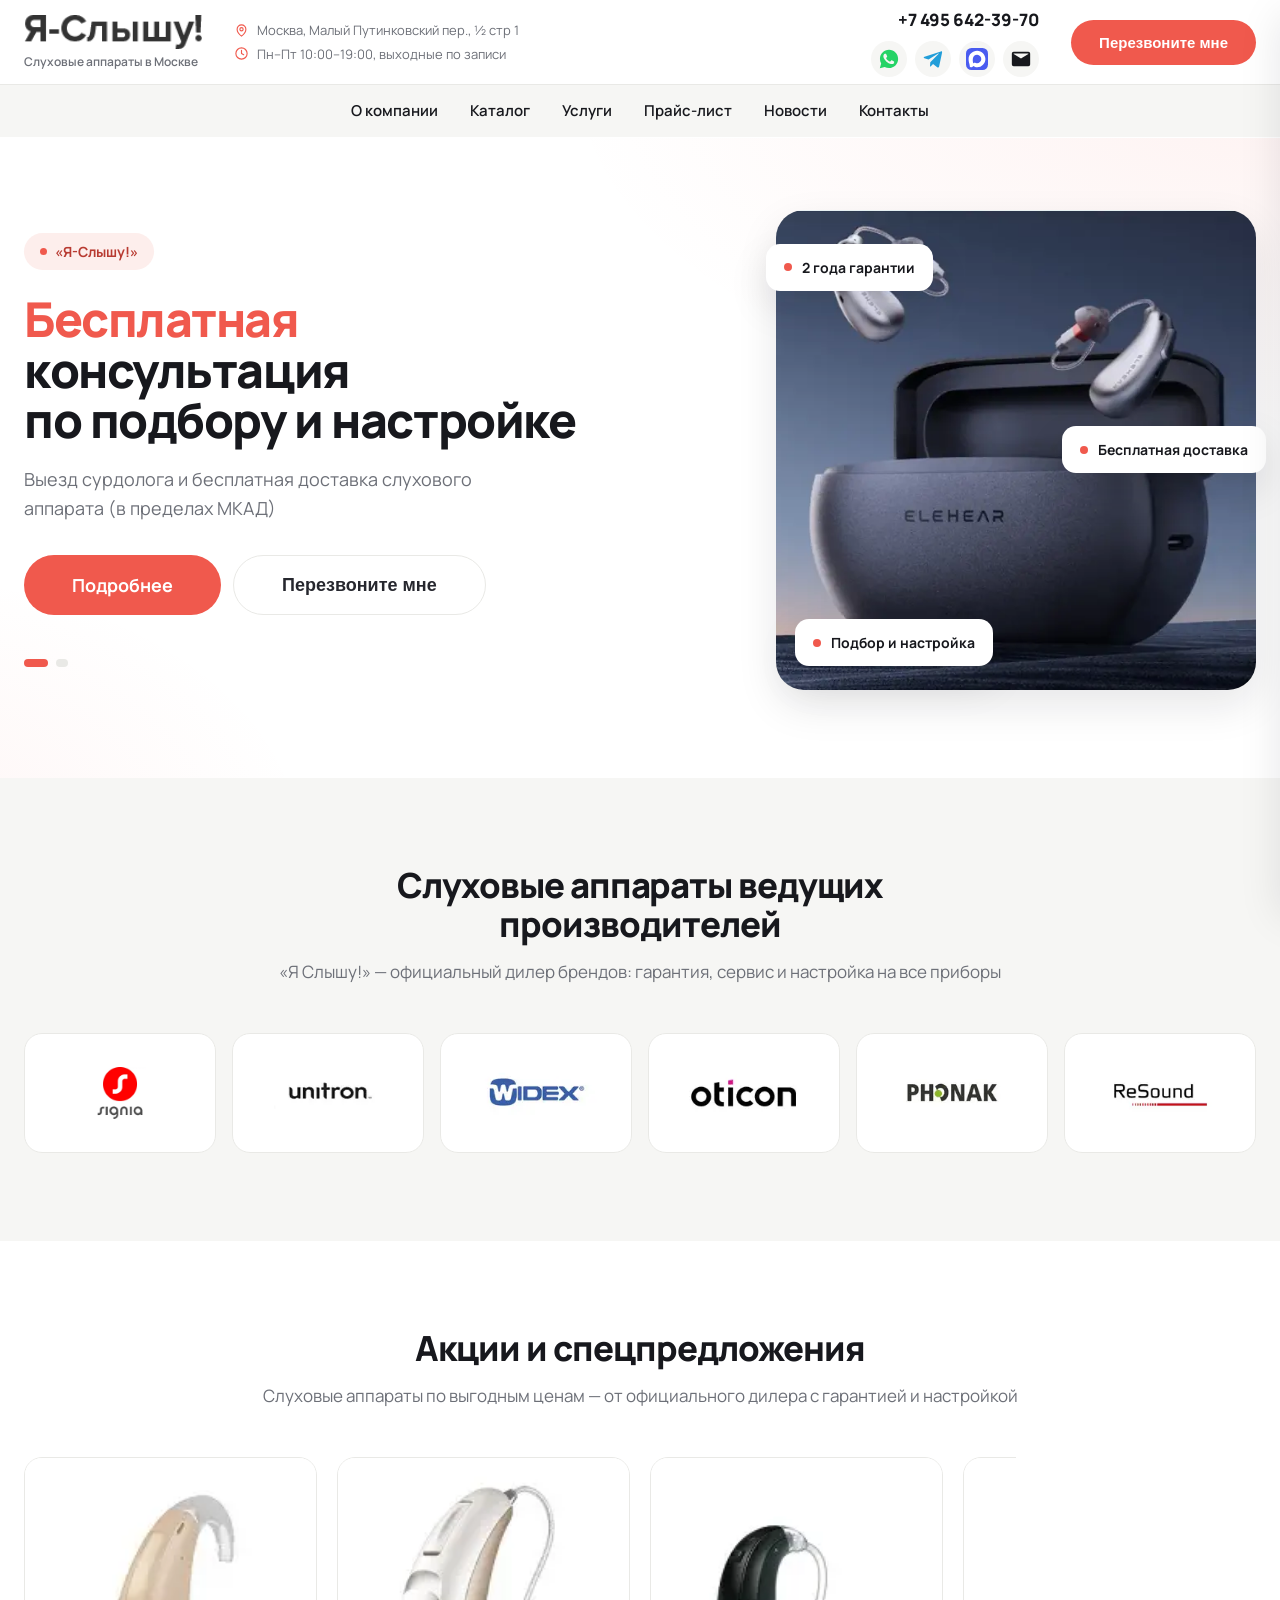
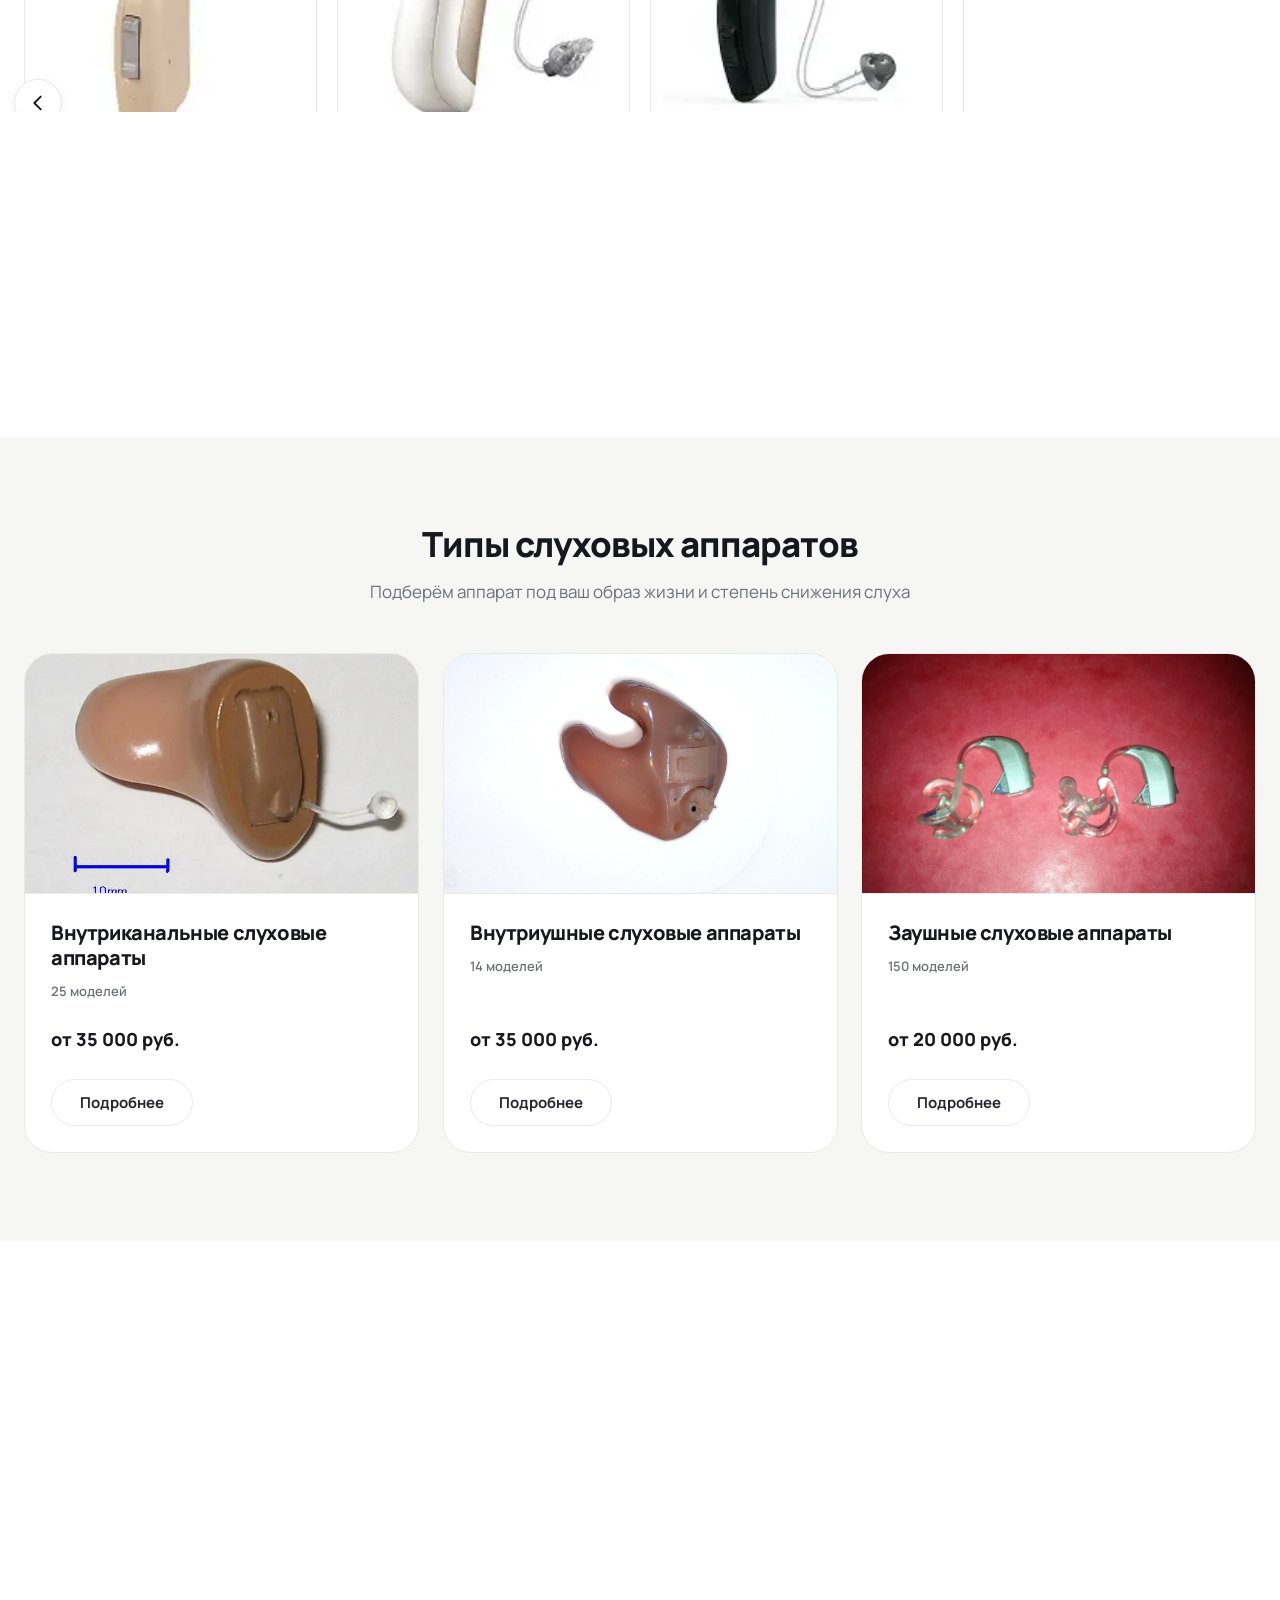
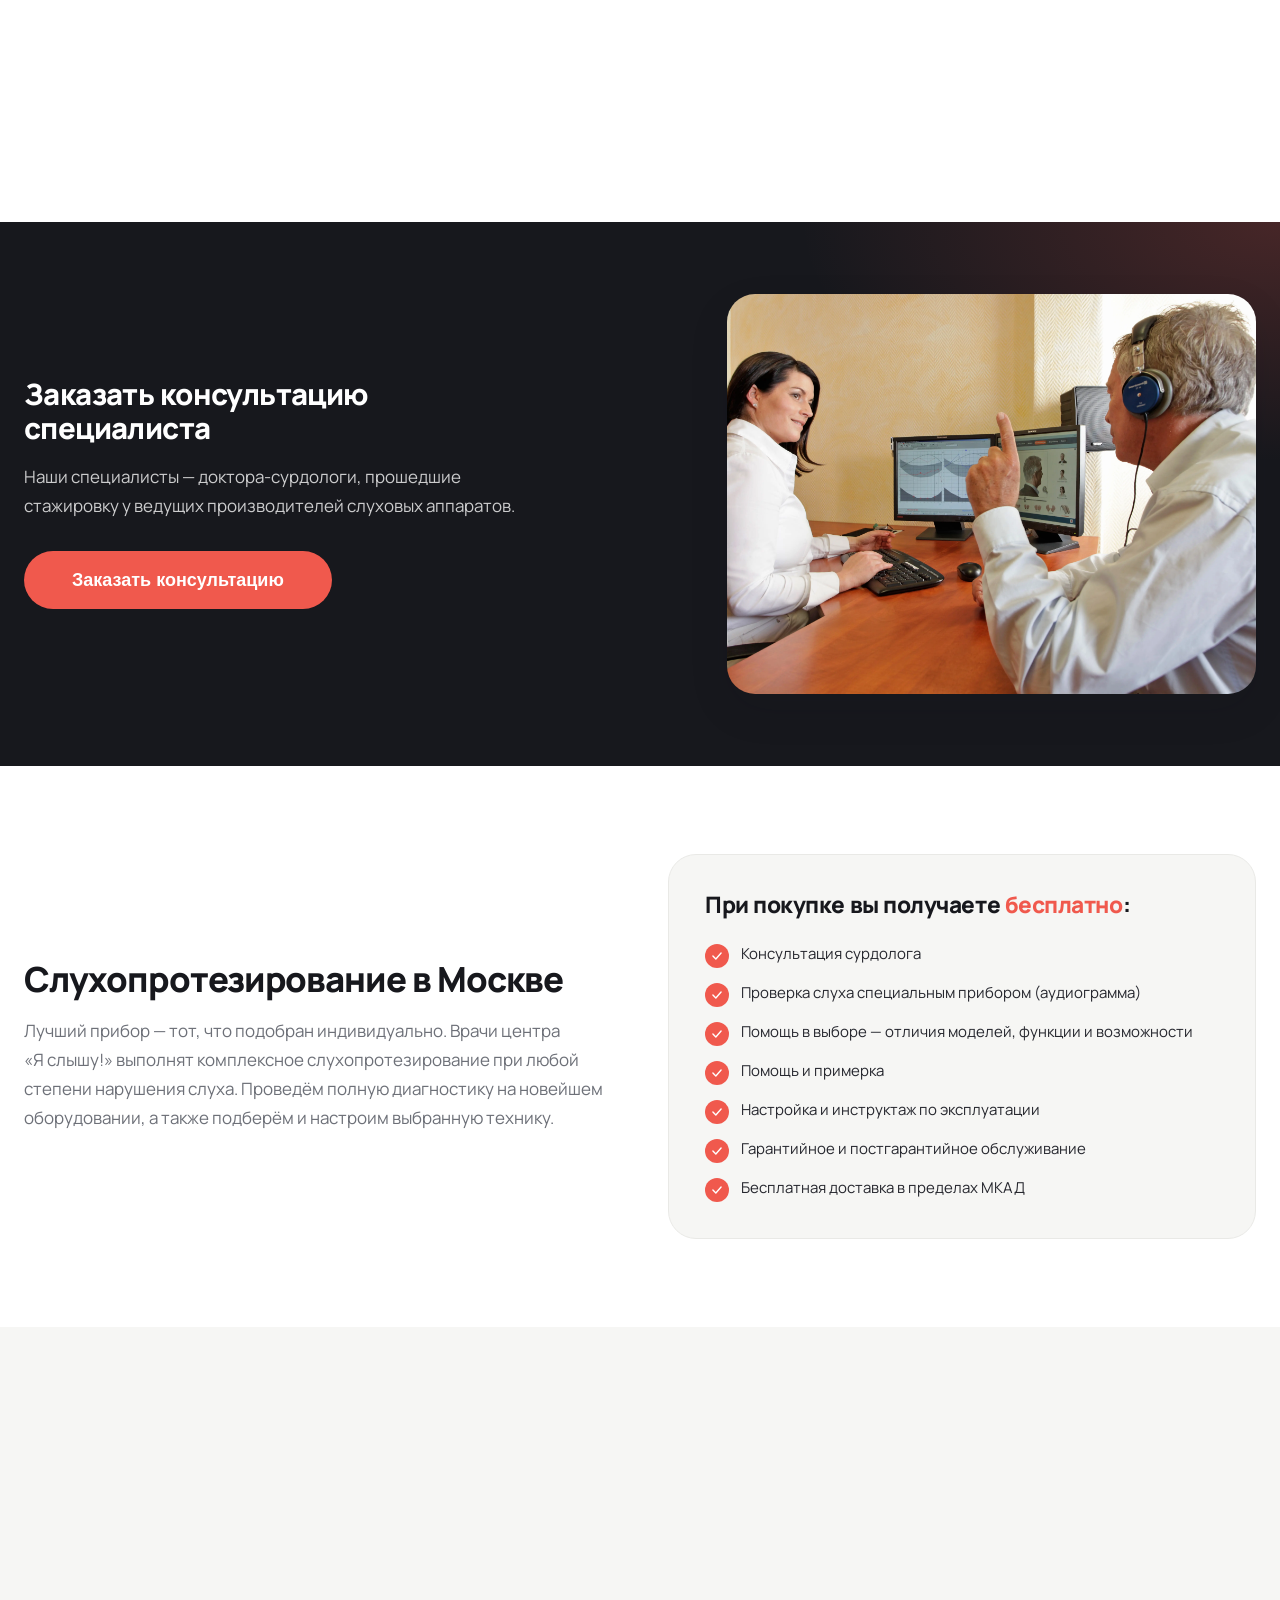
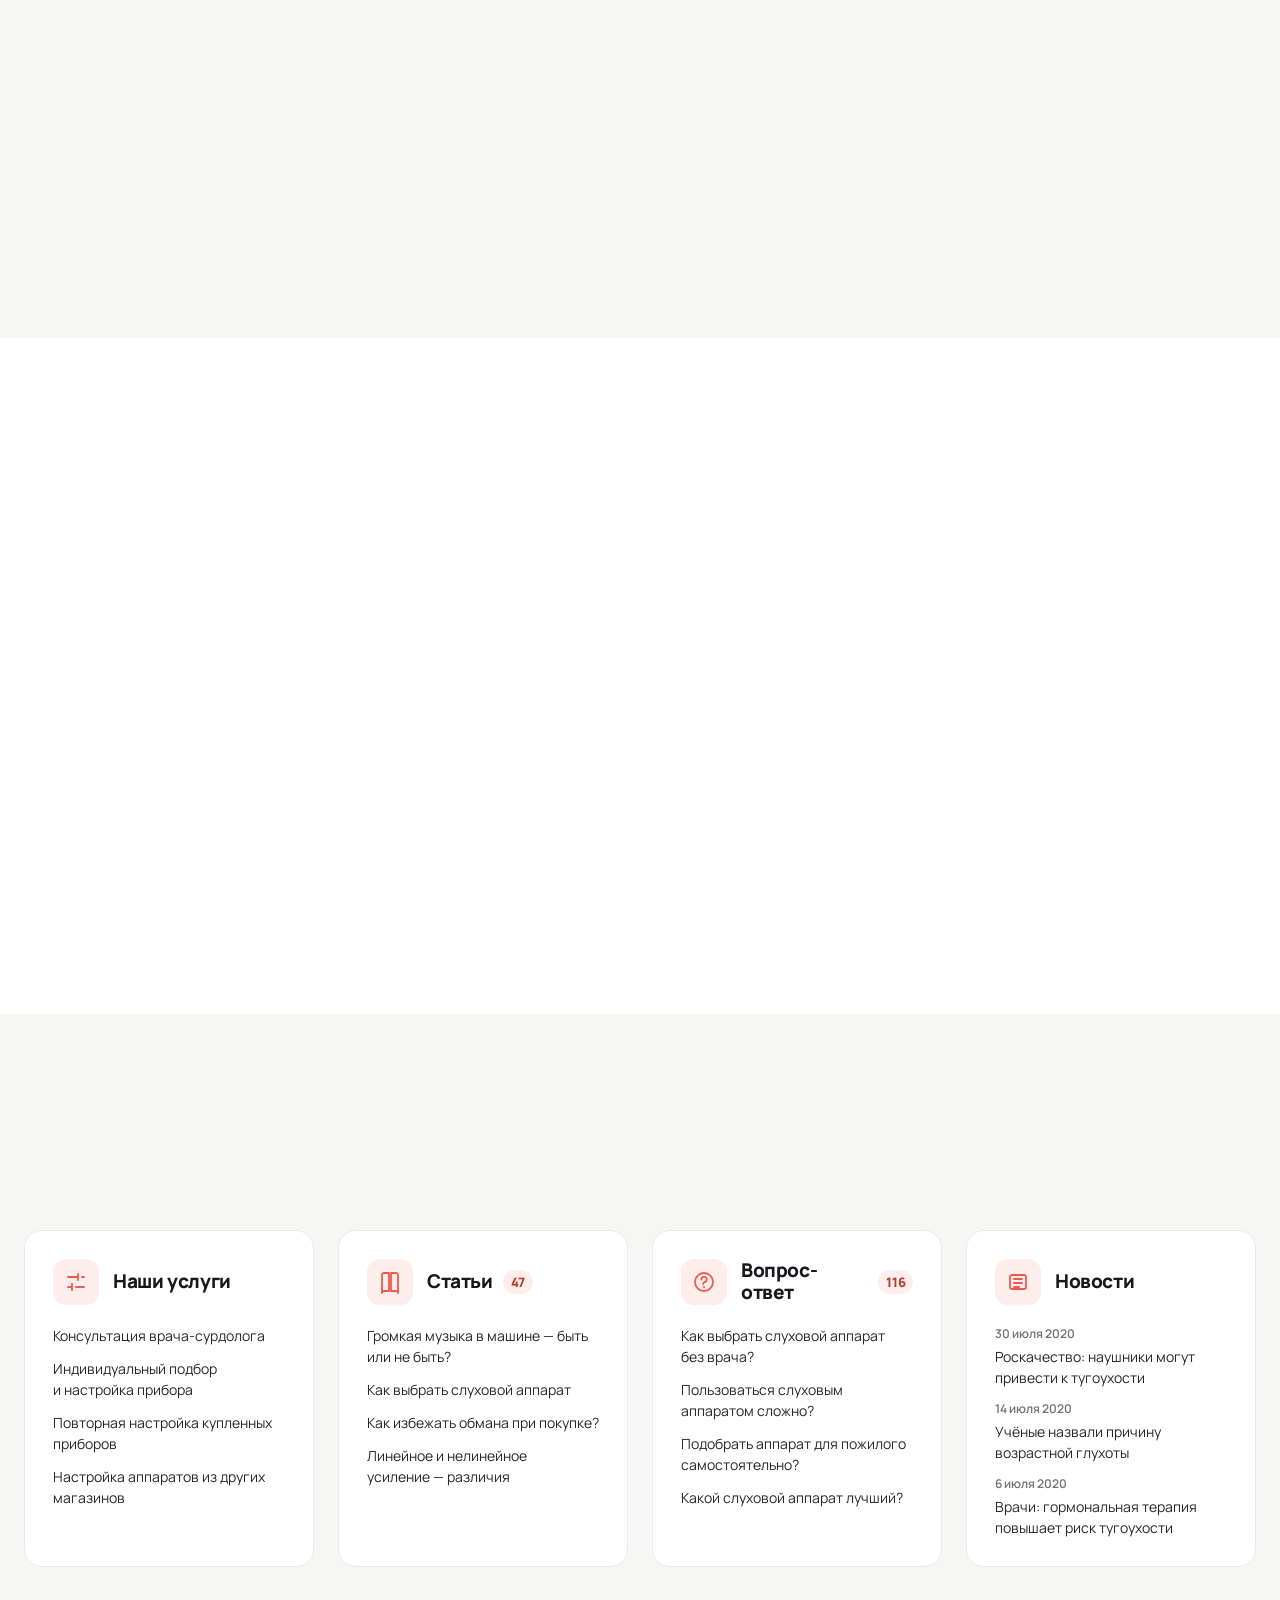
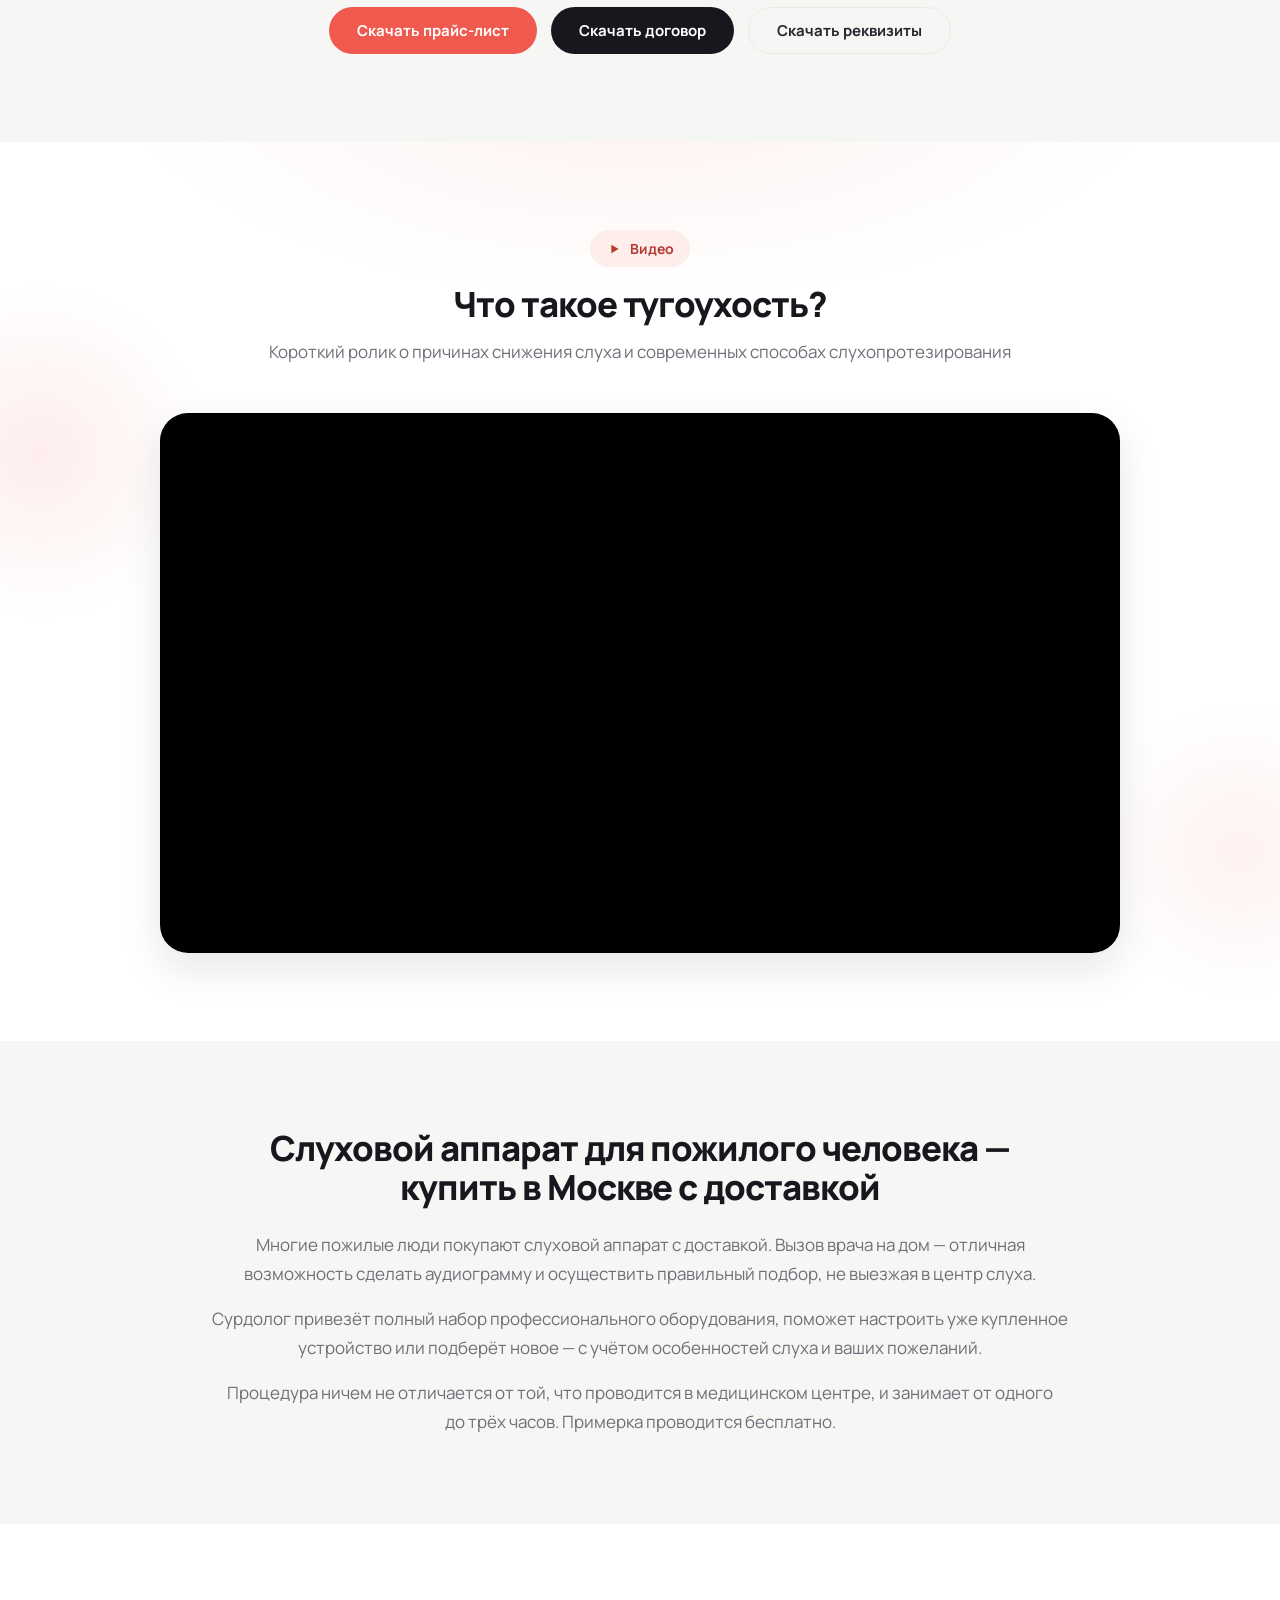
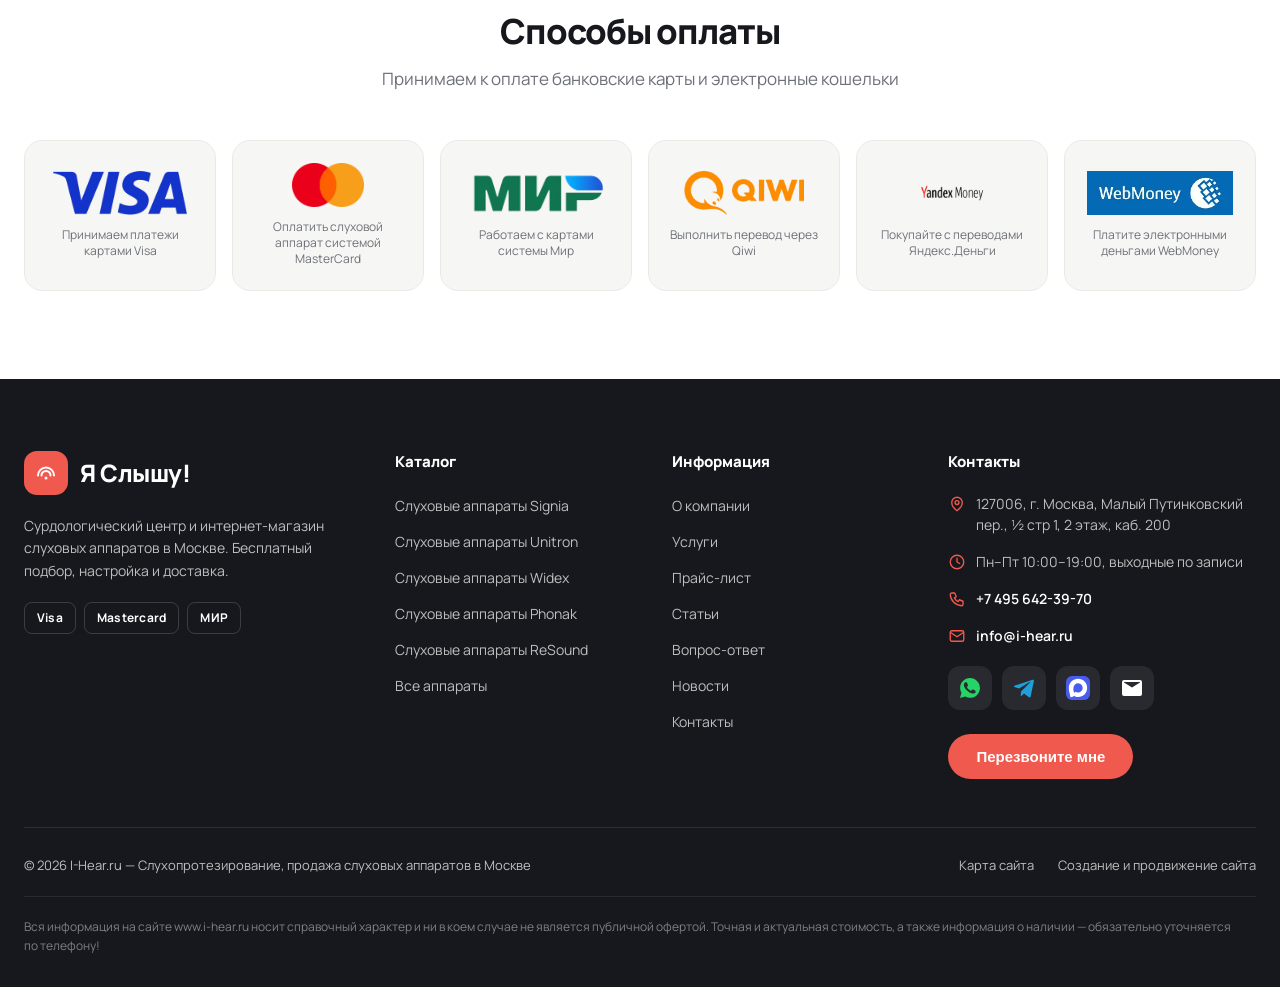
==== commit 5c2f3723: "UPD" ====
--- a/docs/index.html
+++ b/docs/index.html
@@ -8,8 +8,8 @@
     <link rel="preconnect" href="https://fonts.googleapis.com">
     <link rel="preconnect" href="https://fonts.gstatic.com" crossorigin>
     <link href="https://fonts.googleapis.com/css2?family=Manrope:wght@400;500;600;700;800&display=swap" rel="stylesheet">
-    <link rel="stylesheet" href="css/style.css?v=1791211272874">
-    <link rel="stylesheet" href="fancybox.css?v=1791211272874">
+    <link rel="stylesheet" href="css/style.css?v=1791551119629">
+    <link rel="stylesheet" href="fancybox.css?v=1791551119629">
     <title>Слуховые аппараты в&#160;Москве&#160;&#8212; интернет-магазин &#171;Я&#160;Слышу!&#187;</title>
 </head>
 <body id="home">
@@ -84,6 +84,23 @@
     <div class="header__mobile" id="mobile-menu">
         <button class="header__mobile-close" type="button" aria-label="Закрыть меню"></button>
         <nav class="header__mobile-nav" aria-label="Мобильная навигация"></nav>
+        <div class="header__mobile-contacts">
+            <a class="header__mobile-phone" href="tel:+74956423970">+7&#160;495&#160;642-39-70</a>
+            <div class="header__mobile-messengers">
+                <a class="header__mobile-messenger" href="https://wa.me/74956423970" target="_blank" rel="noopener" aria-label="WhatsApp" title="WhatsApp">
+                    <svg viewBox="0 0 24 24" aria-hidden="true"><path fill="#25D366" d="M12.04 2C6.58 2 2.13 6.45 2.13 11.91c0 1.75.46 3.45 1.32 4.95L2 22l5.25-1.38a9.9 9.9 0 0 0 4.79 1.22c5.46 0 9.91-4.45 9.91-9.91C21.95 6.45 17.5 2 12.04 2Zm5.83 14.12c-.25.7-1.45 1.33-2.02 1.4-.52.06-1.17.09-1.88-.12-.44-.13-1-.32-1.72-.62-3.03-1.31-5.01-4.36-5.16-4.56-.15-.2-1.23-1.64-1.23-3.13 0-1.49.78-2.22 1.06-2.52.28-.3.61-.38.81-.38h.58c.19 0 .44-.07.69.52l.95 2.29c.07.15.12.33.02.53l-.42.62-.46.55c-.14.15-.29.31-.12.62.17.31.74 1.22 1.59 1.98 1.09.97 2 1.27 2.28 1.41.28.15.44.12.6-.05l.92-1.07c.2-.23.42-.19.69-.11l1.98.94c.28.14.47.21.54.32.06.11.06.64-.19 1.3Z"/></svg>
+                </a>
+                <a class="header__mobile-messenger" href="https://t.me/+74956423970" target="_blank" rel="noopener" aria-label="Telegram" title="Telegram">
+                    <svg viewBox="0 0 24 24" aria-hidden="true"><path fill="#229ED9" d="M9.04 15.51 8.7 20.3c.5 0 .72-.22.98-.48l2.35-2.27 4.88 3.6c.9.5 1.54.24 1.76-.84l3.2-15.05c.28-1.3-.47-1.8-1.28-1.49L2.8 9.6c-1.24.48-1.23 1.18-.22 1.49l4.54 1.42L17.63 6.1c.5-.3.95-.14.58.18L9.04 15.5Z"/></svg>
+                </a>
+                <a class="header__mobile-messenger" href="https://max.ru/" target="_blank" rel="noopener" aria-label="MAX" title="MAX">
+                    <svg viewBox="0 0 1000 1000" aria-hidden="true"><rect width="1000" height="1000" rx="250" fill="#4A5CF0"/><path fill="#fff" fill-rule="evenodd" d="M508.2 878.3c-75 0-109.9-11-170.5-54.8-38.3 49.3-159.7 87.8-165 21.9 0-49.5-11-91.2-23.4-136.9-14.8-56.2-31.6-118.8-31.6-209.5 0-216.6 177.8-379.6 388.4-379.6 210.8 0 376 171 376 381.6.7 207.4-166.6 376.1-374 377.2m3.1-571.6c-102.6-5.3-182.5 65.7-200.2 177-14.6 92.2 11.3 204.4 33.4 210.2 10.6 2.6 37.2-19 53.8-35.6a189.8 189.8 0 0 0 92.7 33c106.3 5.1 197.1-75.8 204.2-182 4.2-106.4-77.7-196.5-184-202.6Z" clip-rule="evenodd"/></svg>
+                </a>
+                <a class="header__mobile-messenger" href="mailto:info@i-hear.ru" aria-label="E-mail" title="E-mail">
+                    <svg viewBox="0 0 24 24" aria-hidden="true"><path fill="currentColor" d="M4 4h16a2 2 0 0 1 2 2v12a2 2 0 0 1-2 2H4a2 2 0 0 1-2-2V6a2 2 0 0 1 2-2Zm0 2v.5l8 5 8-5V6H4Zm0 12v-7.7l7 4.4a1 1 0 0 0 1 0l7-4.4V18H4Z"/></svg>
+                </a>
+            </div>
+        </div>
         <div class="header__mobile-bottom"></div>
     </div>
 </header>
@@ -910,27 +927,8 @@
     </form>
 </div>
 
-<script src="fancybox.umd.js?v=1791211272874"></script>
-<script src="js/common.js?v=1791211272874"></script>
-
-<div class="mobile-contacts">
-    <a class="mobile-contacts__phone" href="tel:+74956423970">
-        <svg viewBox="0 0 24 24" fill="none" aria-hidden="true"><path d="M5 4h4l2 5-2.5 1.5a11 11 0 0 0 5 5L15 13l5 2v4a2 2 0 0 1-2 2A16 16 0 0 1 3 6a2 2 0 0 1 2-2Z" stroke="currentColor" stroke-width="2" stroke-linejoin="round"/></svg>
-        <span>Позвонить</span>
-    </a>
-    <a class="mobile-contacts__link" href="https://wa.me/74956423970" target="_blank" rel="noopener" aria-label="WhatsApp" title="WhatsApp">
-        <svg viewBox="0 0 24 24" aria-hidden="true"><path fill="#25D366" d="M12.04 2C6.58 2 2.13 6.45 2.13 11.91c0 1.75.46 3.45 1.32 4.95L2 22l5.25-1.38a9.9 9.9 0 0 0 4.79 1.22c5.46 0 9.91-4.45 9.91-9.91C21.95 6.45 17.5 2 12.04 2Zm5.83 14.12c-.25.7-1.45 1.33-2.02 1.4-.52.06-1.17.09-1.88-.12-.44-.13-1-.32-1.72-.62-3.03-1.31-5.01-4.36-5.16-4.56-.15-.2-1.23-1.64-1.23-3.13 0-1.49.78-2.22 1.06-2.52.28-.3.61-.38.81-.38h.58c.19 0 .44-.07.69.52l.95 2.29c.07.15.12.33.02.53l-.42.62-.46.55c-.14.15-.29.31-.12.62.17.31.74 1.22 1.59 1.98 1.09.97 2 1.27 2.28 1.41.28.15.44.12.6-.05l.92-1.07c.2-.23.42-.19.69-.11l1.98.94c.28.14.47.21.54.32.06.11.06.64-.19 1.3Z"/></svg>
-    </a>
-    <a class="mobile-contacts__link" href="https://t.me/+74956423970" target="_blank" rel="noopener" aria-label="Telegram" title="Telegram">
-        <svg viewBox="0 0 24 24" aria-hidden="true"><path fill="#229ED9" d="M9.04 15.51 8.7 20.3c.5 0 .72-.22.98-.48l2.35-2.27 4.88 3.6c.9.5 1.54.24 1.76-.84l3.2-15.05c.28-1.3-.47-1.8-1.28-1.49L2.8 9.6c-1.24.48-1.23 1.18-.22 1.49l4.54 1.42L17.63 6.1c.5-.3.95-.14.58.18L9.04 15.5Z"/></svg>
-    </a>
-    <a class="mobile-contacts__link" href="https://max.ru/" target="_blank" rel="noopener" aria-label="MAX" title="MAX">
-        <svg viewBox="0 0 1000 1000" aria-hidden="true"><rect width="1000" height="1000" rx="250" fill="#4A5CF0"/><path fill="#fff" fill-rule="evenodd" d="M508.2 878.3c-75 0-109.9-11-170.5-54.8-38.3 49.3-159.7 87.8-165 21.9 0-49.5-11-91.2-23.4-136.9-14.8-56.2-31.6-118.8-31.6-209.5 0-216.6 177.8-379.6 388.4-379.6 210.8 0 376 171 376 381.6.7 207.4-166.6 376.1-374 377.2m3.1-571.6c-102.6-5.3-182.5 65.7-200.2 177-14.6 92.2 11.3 204.4 33.4 210.2 10.6 2.6 37.2-19 53.8-35.6a189.8 189.8 0 0 0 92.7 33c106.3 5.1 197.1-75.8 204.2-182 4.2-106.4-77.7-196.5-184-202.6Z" clip-rule="evenodd"/></svg>
-    </a>
-    <a class="mobile-contacts__link" href="mailto:info@i-hear.ru" aria-label="E-mail" title="E-mail">
-        <svg viewBox="0 0 24 24" aria-hidden="true"><path fill="currentColor" d="M4 4h16a2 2 0 0 1 2 2v12a2 2 0 0 1-2 2H4a2 2 0 0 1-2-2V6a2 2 0 0 1 2-2Zm0 2v.5l8 5 8-5V6H4Zm0 12v-7.7l7 4.4a1 1 0 0 0 1 0l7-4.4V18H4Z"/></svg>
-    </a>
-</div>
+<script src="fancybox.umd.js?v=1791551119629"></script>
+<script src="js/common.js?v=1791551119629"></script>
 
 </body>
 </html>
--- a/docs/css/style.css
+++ b/docs/css/style.css
@@ -1 +1 @@
-@charset "UTF-8";:root{--size:16px;--background:#ffffff;--surface:#f6f6f4;--text:#26272e;--muted:#6d7078;--accent:#f0594d;--accent-rgb:240,89,77;--accent-hover:#d84a3f;--accent-soft:#fdeeec;--accent-dark:#b83a31;--dark:#17181d;--dark-soft:#1f2128;--line:#e9e9e6;--white:#ffffff;--font:"Manrope","Inter",-apple-system,BlinkMacSystemFont,"Segoe UI",sans-serif;--container:1400px;--gap:24px;--header-h:136px;--radius:18px;--radius-sm:12px;--radius-lg:28px;--shadow-sm:0 2px 10px rgba(23, 24, 29, 0.06);--shadow:0 16px 40px rgba(23, 24, 29, 0.10);--shadow-accent:0 14px 30px rgba(240, 89, 77, 0.28);--tr:0.3s cubic-bezier(0.22, 1, 0.36, 1);--tr-slow:0.6s cubic-bezier(0.22, 1, 0.36, 1)}*{-webkit-box-sizing:border-box;box-sizing:border-box}blockquote,body,code,dd,div,dl,dt,fieldset,form,h1,h2,h3,h4,h5,h6,input,li,p,pre,td,textarea,th,ul{margin:0;padding:0}table{border-collapse:collapse;border-spacing:0}abbr,fieldset,iframe,img{border:0}address,caption,cite,code,dfn,em,strong,th,var{font-style:normal;font-weight:400}ul li{list-style:none}caption,th{text-align:left}h1,h2,h3,h4,h5,h6{font-size:100%}sup{vertical-align:text-top}sub{vertical-align:text-bottom}input,select,textarea{font-family:inherit;font-size:inherit;font-weight:inherit}legend{color:#000}article,aside,details,figcaption,figure,footer,header,hgroup,main,menu,nav,section{display:block}img{max-width:100%;height:auto}a{text-decoration:none;color:inherit}button{cursor:pointer;outline:0;border:none;background:0 0}input,textarea{outline:0;border:none;background:0 0}@-webkit-keyframes fadeIn{from{opacity:0}to{opacity:1}}@keyframes fadeIn{from{opacity:0}to{opacity:1}}.video{position:relative;overflow:hidden;background:radial-gradient(900px 420px at 50% -10%,rgba(var(--accent-rgb),.09),transparent 60%),var(--background)}.video .container{position:relative;z-index:2}.video::before{content:"";position:absolute;top:140px;left:-130px;width:340px;height:340px;border-radius:50%;background:radial-gradient(circle,rgba(var(--accent-rgb),.1),transparent 70%)}.video::after{content:"";position:absolute;bottom:40px;right:-110px;width:300px;height:300px;border-radius:50%;background:radial-gradient(circle,rgba(var(--accent-rgb),.08),transparent 70%)}.video__badge{display:-webkit-inline-box;display:-ms-inline-flexbox;display:inline-flex;-webkit-box-align:center;-ms-flex-align:center;align-items:center;gap:8px;padding:8px 16px;margin-bottom:18px;font-size:14px;font-weight:700;color:var(--accent-dark);background:var(--accent-soft);border-radius:100px}.video__badge svg{width:16px;height:16px}.video__frame{max-width:960px;margin:0 auto;aspect-ratio:16/9;border-radius:var(--radius-lg);overflow:hidden;background:#000;-webkit-box-shadow:var(--shadow);box-shadow:var(--shadow)}.video__frame iframe{display:block;width:100%;height:100%;border:0}.types{background:var(--surface)}.types__grid{display:-ms-grid;display:grid;-ms-grid-columns:(1fr)[3];grid-template-columns:repeat(3,1fr);gap:24px}.types__card{display:-webkit-box;display:-ms-flexbox;display:flex;-webkit-box-orient:vertical;-webkit-box-direction:normal;-ms-flex-direction:column;flex-direction:column;background:var(--white);border:1px solid var(--line);border-radius:var(--radius-lg);overflow:hidden;-webkit-transition:border-color var(--tr),-webkit-transform var(--tr),-webkit-box-shadow var(--tr);transition:border-color var(--tr),-webkit-transform var(--tr),-webkit-box-shadow var(--tr);transition:transform var(--tr),box-shadow var(--tr),border-color var(--tr);transition:transform var(--tr),box-shadow var(--tr),border-color var(--tr),-webkit-transform var(--tr),-webkit-box-shadow var(--tr)}.types__card:hover{-webkit-transform:translateY(-6px);-ms-transform:translateY(-6px);transform:translateY(-6px);border-color:rgba(var(--accent-rgb),.4);-webkit-box-shadow:var(--shadow);box-shadow:var(--shadow)}.types__media{display:block;height:240px;background:var(--surface);border-bottom:1px solid var(--line);overflow:hidden}.types__media img{display:block;width:100%;height:100%;-o-object-fit:cover;object-fit:cover;-webkit-transition:-webkit-transform var(--tr);transition:-webkit-transform var(--tr);transition:transform var(--tr);transition:transform var(--tr),-webkit-transform var(--tr)}.types__card:hover .types__media img{-webkit-transform:scale(1.07);-ms-transform:scale(1.07);transform:scale(1.07)}.types__body{display:-webkit-box;display:-ms-flexbox;display:flex;-webkit-box-orient:vertical;-webkit-box-direction:normal;-ms-flex-direction:column;flex-direction:column;gap:8px;padding:26px;-webkit-box-flex:1;-ms-flex:1;flex:1}.types__name{font-size:20px;font-weight:800;line-height:1.25;color:var(--dark);letter-spacing:-.02em;-webkit-transition:color var(--tr);transition:color var(--tr)}.types__name:hover{color:var(--accent)}.types__count{margin-top:4px;font-size:13px;font-weight:600;color:var(--muted)}.types__price{margin-top:auto;padding-top:16px;font-size:18px;font-weight:800;color:var(--dark)}.types__more{margin-top:18px}.seniors{background:var(--surface)}.seniors__inner{max-width:860px;margin:0 auto;text-align:center}.seniors__title{margin-bottom:24px}.seniors__text{font-size:clamp(.9375rem,1rem + .2083333333vw,1.0625rem);line-height:1.7;color:var(--muted)}.seniors__text+.seniors__text{margin-top:16px}.reviews{overflow:hidden}.reviews__wrap{position:relative}.reviews__track{display:-webkit-box;display:-ms-flexbox;display:flex;gap:24px;overflow-x:auto;-ms-scroll-snap-type:x mandatory;scroll-snap-type:x mandatory;padding-bottom:14px;scrollbar-width:none}.reviews__track::-webkit-scrollbar{display:none}.reviews__card{-webkit-box-flex:0;-ms-flex:0 0 auto;flex:0 0 auto;width:calc((100% - 48px)/ 3);scroll-snap-align:start;display:-webkit-box;display:-ms-flexbox;display:flex;-webkit-box-orient:vertical;-webkit-box-direction:normal;-ms-flex-direction:column;flex-direction:column;gap:18px;padding:30px;background:var(--surface);border:1px solid var(--line);border-radius:var(--radius-lg)}.reviews__quote{width:42px;height:42px;border-radius:12px;display:-ms-grid;display:grid;place-items:center;background:var(--accent-soft);color:var(--accent)}.reviews__quote svg{width:22px;height:22px}.reviews__text{font-size:15px;line-height:1.65;color:var(--text);-webkit-box-flex:1;-ms-flex:1;flex:1}.reviews__footer{display:-webkit-box;display:-ms-flexbox;display:flex;-webkit-box-align:center;-ms-flex-align:center;align-items:center;gap:14px;padding-top:18px;border-top:1px solid var(--line)}.reviews__avatar{display:-webkit-box;display:-ms-flexbox;display:flex;-webkit-box-pack:center;-ms-flex-pack:center;justify-content:center;-webkit-box-align:center;-ms-flex-align:center;align-items:center;width:44px;height:44px;-webkit-box-flex:0;-ms-flex:0 0 auto;flex:0 0 auto;border-radius:50%;font-size:17px;font-weight:800;color:var(--white);background:var(--accent)}.reviews__meta{display:-webkit-box;display:-ms-flexbox;display:flex;-webkit-box-orient:vertical;-webkit-box-direction:normal;-ms-flex-direction:column;flex-direction:column;gap:2px}.reviews__name{font-size:15px;font-weight:800;color:var(--dark)}.reviews__date{font-size:13px;color:var(--muted)}.reviews__link{margin-left:auto;font-size:14px;font-weight:700;color:var(--accent);-webkit-transition:opacity var(--tr);transition:opacity var(--tr)}.reviews__link:hover{opacity:.7}.reviews__arrow{position:absolute;top:calc(50% - 12px);-webkit-transform:translateY(-50%);-ms-transform:translateY(-50%);transform:translateY(-50%);z-index:2;width:48px;height:48px;border-radius:50%;display:-ms-grid;display:grid;place-items:center;color:var(--dark);background:var(--white);border:1px solid var(--line);-webkit-box-shadow:var(--shadow-sm);box-shadow:var(--shadow-sm);-webkit-transition:background var(--tr),color var(--tr),border-color var(--tr),-webkit-box-shadow var(--tr);transition:background var(--tr),color var(--tr),border-color var(--tr),-webkit-box-shadow var(--tr);transition:background var(--tr),color var(--tr),border-color var(--tr),box-shadow var(--tr);transition:background var(--tr),color var(--tr),border-color var(--tr),box-shadow var(--tr),-webkit-box-shadow var(--tr)}.reviews__arrow svg{width:22px;height:22px}.reviews__arrow:hover{background:var(--accent);border-color:var(--accent);color:var(--white);-webkit-box-shadow:var(--shadow-accent);box-shadow:var(--shadow-accent)}.reviews__arrow_prev{left:-10px}.reviews__arrow_next{right:-10px}.reviews__dots{margin-top:24px}.pay__grid{display:-ms-grid;display:grid;-ms-grid-columns:(1fr)[6];grid-template-columns:repeat(6,1fr);gap:16px}.pay__item{display:-webkit-box;display:-ms-flexbox;display:flex;-webkit-box-orient:vertical;-webkit-box-direction:normal;-ms-flex-direction:column;flex-direction:column;-webkit-box-align:center;-ms-flex-align:center;align-items:center;-webkit-box-pack:center;-ms-flex-pack:center;justify-content:center;gap:12px;padding:22px 16px;background:var(--surface);border:1px solid var(--line);border-radius:var(--radius);-webkit-transition:border-color var(--tr),-webkit-box-shadow var(--tr);transition:border-color var(--tr),-webkit-box-shadow var(--tr);transition:border-color var(--tr),box-shadow var(--tr);transition:border-color var(--tr),box-shadow var(--tr),-webkit-box-shadow var(--tr)}.pay__item:hover{border-color:rgba(var(--accent-rgb),.35);-webkit-box-shadow:var(--shadow-sm);box-shadow:var(--shadow-sm)}.pay__img{display:-webkit-box;display:-ms-flexbox;display:flex;-webkit-box-align:center;-ms-flex-align:center;align-items:center;-webkit-box-pack:center;-ms-flex-pack:center;justify-content:center;height:44px}.pay__img img{height:100%;width:auto;max-width:100%;-o-object-fit:contain;object-fit:contain}.pay__label{font-size:12px;line-height:1.35;text-align:center;color:var(--muted)}.modal{position:fixed;inset:0;z-index:200;display:none;-webkit-box-align:center;-ms-flex-align:center;align-items:center;-webkit-box-pack:center;-ms-flex-pack:center;justify-content:center;padding:var(--gap);background:rgba(23,24,29,.55);backdrop-filter:blur(4px)}.modal_callback{display:-webkit-box!important;display:-ms-flexbox!important;display:flex!important}.modal__body{position:relative;width:100%;max-width:460px;padding:clamp(24px,16px + 1.6666666667vw,40px);background:var(--white);border-radius:var(--radius-lg);-webkit-box-shadow:var(--shadow);box-shadow:var(--shadow);-webkit-animation:.35s cubic-bezier(.22,1,.36,1) modalIn;animation:.35s cubic-bezier(.22,1,.36,1) modalIn}.modal_self .modal__body{max-width:560px;padding:20px}.modal_self .modal__content img{display:block;width:100%;height:auto;border-radius:var(--radius)}.modal__close{position:absolute;top:16px;right:16px;width:40px;height:40px;border-radius:12px;background:var(--surface);-webkit-transition:background var(--tr),-webkit-transform var(--tr);transition:background var(--tr),-webkit-transform var(--tr);transition:background var(--tr),transform var(--tr);transition:background var(--tr),transform var(--tr),-webkit-transform var(--tr)}.modal__close::after,.modal__close::before{content:"";position:absolute;top:50%;left:50%;width:18px;height:2px;border-radius:2px;background:var(--dark);-webkit-transition:background var(--tr);transition:background var(--tr)}.modal__close::before{-webkit-transform:translate(-50%,-50%) rotate(45deg);-ms-transform:translate(-50%,-50%) rotate(45deg);transform:translate(-50%,-50%) rotate(45deg)}.modal__close::after{-webkit-transform:translate(-50%,-50%) rotate(-45deg);-ms-transform:translate(-50%,-50%) rotate(-45deg);transform:translate(-50%,-50%) rotate(-45deg)}.modal__close:hover{background:var(--accent);-webkit-transform:rotate(90deg);-ms-transform:rotate(90deg);transform:rotate(90deg)}.modal__close:hover::after,.modal__close:hover::before{background:var(--white)}@-webkit-keyframes modalIn{from{opacity:0;-webkit-transform:translateY(24px) scale(.96);transform:translateY(24px) scale(.96)}to{opacity:1;-webkit-transform:none;transform:none}}@keyframes modalIn{from{opacity:0;-webkit-transform:translateY(24px) scale(.96);transform:translateY(24px) scale(.96)}to{opacity:1;-webkit-transform:none;transform:none}}.callback{display:-webkit-box;display:-ms-flexbox;display:flex;-webkit-box-orient:vertical;-webkit-box-direction:normal;-ms-flex-direction:column;flex-direction:column;gap:16px}.callback__title{font-size:26px;font-weight:800;color:var(--dark);letter-spacing:-.02em}.callback__text{font-size:14px;color:var(--muted);line-height:1.5}.callback__field{display:block}.callback__field input{width:100%;padding:14px 18px;font-size:15px;color:var(--text);background:var(--surface);border:1px solid transparent;border-radius:12px;-webkit-transition:border-color var(--tr),background var(--tr),-webkit-box-shadow var(--tr);transition:border-color var(--tr),background var(--tr),-webkit-box-shadow var(--tr);transition:border-color var(--tr),box-shadow var(--tr),background var(--tr);transition:border-color var(--tr),box-shadow var(--tr),background var(--tr),-webkit-box-shadow var(--tr)}.callback__field input::-webkit-input-placeholder{color:var(--muted)}.callback__field input::-moz-placeholder{color:var(--muted)}.callback__field input:-ms-input-placeholder{color:var(--muted)}.callback__field input::-ms-input-placeholder{color:var(--muted)}.callback__field input::placeholder{color:var(--muted)}.callback__field input:focus{background:var(--white);border-color:var(--accent);-webkit-box-shadow:0 0 0 4px rgba(var(--accent-rgb),.12);box-shadow:0 0 0 4px rgba(var(--accent-rgb),.12)}.callback__field input.error{border-color:#e5484d;background:#fdf0ef}.callback__submit.btn{width:100%}.callback__note{font-size:12px;color:var(--muted);text-align:center}.mobile-contacts{display:none}.mobile-contacts__phone{display:-webkit-box;display:-ms-flexbox;display:flex;-webkit-box-pack:center;-ms-flex-pack:center;justify-content:center;-webkit-box-align:center;-ms-flex-align:center;align-items:center;gap:8px;-webkit-box-flex:1;-ms-flex:1;flex:1;min-height:48px;padding:0 16px;border-radius:12px;background:var(--accent);color:var(--white);font-size:15px;font-weight:800;white-space:nowrap}.mobile-contacts__phone svg{width:20px;height:20px;-webkit-box-flex:0;-ms-flex:0 0 auto;flex:0 0 auto}.mobile-contacts__phone:active{background:var(--accent-hover)}.mobile-contacts__link{display:-webkit-box;display:-ms-flexbox;display:flex;-webkit-box-pack:center;-ms-flex-pack:center;justify-content:center;-webkit-box-align:center;-ms-flex-align:center;align-items:center;width:48px;height:48px;-webkit-box-flex:0;-ms-flex:0 0 auto;flex:0 0 auto;border-radius:12px;background:var(--surface);color:var(--dark)}.mobile-contacts__link svg{width:26px;height:26px}.mobile-contacts__link:active{background:var(--accent-soft)}.info{background:var(--surface)}.info__grid{display:-ms-grid;display:grid;-ms-grid-columns:(1fr)[4];grid-template-columns:repeat(4,1fr);gap:24px}.info__card{display:-webkit-box;display:-ms-flexbox;display:flex;-webkit-box-orient:vertical;-webkit-box-direction:normal;-ms-flex-direction:column;flex-direction:column;padding:28px;background:var(--white);border:1px solid var(--line);border-radius:var(--radius)}.info__head{display:-webkit-box;display:-ms-flexbox;display:flex;-webkit-box-align:center;-ms-flex-align:center;align-items:center;gap:14px;margin-bottom:20px}.info__icon{display:-webkit-box;display:-ms-flexbox;display:flex;-webkit-box-pack:center;-ms-flex-pack:center;justify-content:center;-webkit-box-align:center;-ms-flex-align:center;align-items:center;width:46px;height:46px;-webkit-box-flex:0;-ms-flex:0 0 auto;flex:0 0 auto;border-radius:13px;background:var(--accent-soft);color:var(--accent)}.info__icon svg{width:24px;height:24px}.info__title{display:-webkit-box;display:-ms-flexbox;display:flex;-webkit-box-align:center;-ms-flex-align:center;align-items:center;gap:10px;font-size:19px;font-weight:800;color:var(--dark);letter-spacing:-.02em}.info__count{display:-webkit-box;display:-ms-flexbox;display:flex;-webkit-box-pack:center;-ms-flex-pack:center;justify-content:center;-webkit-box-align:center;-ms-flex-align:center;align-items:center;min-width:30px;height:24px;padding:0 8px;font-size:13px;font-weight:800;color:var(--accent-dark);background:var(--accent-soft);border-radius:20px}.info__list{display:-webkit-box;display:-ms-flexbox;display:flex;-webkit-box-orient:vertical;-webkit-box-direction:normal;-ms-flex-direction:column;flex-direction:column;gap:12px}.info__link{display:block;font-size:14px;line-height:1.5;color:var(--text);-webkit-transition:color var(--tr);transition:color var(--tr)}.info__link:hover{color:var(--accent)}.info__date{display:block;margin-bottom:3px;font-size:12px;font-weight:600;color:var(--muted)}.info__actions{display:-webkit-box;display:-ms-flexbox;display:flex;-webkit-box-pack:center;-ms-flex-pack:center;justify-content:center;gap:14px;-ms-flex-wrap:wrap;flex-wrap:wrap;margin-top:40px}.hero{position:relative;overflow:hidden;padding:72px 0 88px;background:radial-gradient(1200px 600px at 100% -10%,rgba(var(--accent-rgb),.08),transparent 60%),radial-gradient(800px 500px at -10% 110%,rgba(var(--accent-rgb),.06),transparent 55%),var(--background)}.hero__inner{position:relative;z-index:2;display:-ms-grid;display:grid;-ms-grid-columns:auto 480px;grid-template-columns:auto 480px;-webkit-box-align:center;-ms-flex-align:center;align-items:center;gap:48px}.hero__slides{display:-ms-grid;display:grid;-webkit-box-align:center;-ms-flex-align:center;align-items:center}.hero__slide{-ms-grid-row:1;-ms-grid-column:1;grid-area:1/1;display:-webkit-box;display:-ms-flexbox;display:flex;-webkit-box-orient:vertical;-webkit-box-direction:normal;-ms-flex-direction:column;flex-direction:column;-webkit-box-pack:center;-ms-flex-pack:center;justify-content:center;opacity:0;-webkit-transform:translateY(18px);-ms-transform:translateY(18px);transform:translateY(18px);-webkit-transition:opacity var(--tr-slow),-webkit-transform var(--tr-slow);transition:opacity var(--tr-slow),-webkit-transform var(--tr-slow);transition:opacity var(--tr-slow),transform var(--tr-slow);transition:opacity var(--tr-slow),transform var(--tr-slow),-webkit-transform var(--tr-slow);pointer-events:none}.hero__slide.is-active{opacity:1;-webkit-transform:none;-ms-transform:none;transform:none;pointer-events:auto}.hero__badge{display:-webkit-inline-box;display:-ms-inline-flexbox;display:inline-flex;-webkit-box-align:center;-ms-flex-align:center;align-items:center;gap:8px;padding:8px 16px;margin-bottom:24px;font-size:14px;font-weight:700;color:var(--accent-dark);background:var(--accent-soft);border-radius:100px;width:-webkit-fit-content;width:-moz-fit-content;width:fit-content}.hero__badge::before{content:"";width:7px;height:7px;border-radius:50%;background:var(--accent)}.hero__title{max-width:560px;margin-bottom:20px;font-size:clamp(2rem,1rem + 2.5vw,3.5rem);font-weight:800;line-height:1.05;letter-spacing:-.03em;color:var(--dark)}.hero__title-accent{color:var(--accent)}.hero__text{max-width:480px;margin-bottom:32px;font-size:clamp(1rem,1rem + .2083333333vw,1.125rem);line-height:1.6;color:var(--muted)}.hero__actions{display:-webkit-box;display:-ms-flexbox;display:flex;gap:12px;-ms-flex-wrap:wrap;flex-wrap:wrap}.hero__controls{display:-webkit-box;display:-ms-flexbox;display:flex;-webkit-box-align:center;-ms-flex-align:center;align-items:center;margin-top:44px}.hero__visual{position:relative}.hero__visual-card{position:relative;aspect-ratio:1;max-width:480px;margin-left:auto;border-radius:var(--radius-lg);overflow:hidden;background:var(--surface);-webkit-box-shadow:var(--shadow);box-shadow:var(--shadow)}.hero__visual-img{position:absolute;inset:0;width:100%;height:100%;-o-object-fit:cover;object-fit:cover;opacity:0;-webkit-transition:opacity var(--tr-slow);transition:opacity var(--tr-slow)}.hero__visual-img.is-active{opacity:1}.hero__chip{position:absolute;display:-webkit-box;display:-ms-flexbox;display:flex;-webkit-box-align:center;-ms-flex-align:center;align-items:center;gap:10px;padding:13px 18px;font-size:14px;font-weight:700;color:var(--dark);background:var(--white);border-radius:14px;-webkit-box-shadow:var(--shadow);box-shadow:var(--shadow);-webkit-animation:6s ease-in-out infinite heroFloat;animation:6s ease-in-out infinite heroFloat}.hero__chip::before{content:"";width:8px;height:8px;border-radius:50%;background:var(--accent);-webkit-box-flex:0;-ms-flex:0 0 auto;flex:0 0 auto}.hero__chip_1{top:7%;left:-2%}.hero__chip_2{top:45%;right:-2%;-webkit-animation-delay:1.6s;animation-delay:1.6s}.hero__chip_3{bottom:5%;left:4%;-webkit-animation-delay:3.2s;animation-delay:3.2s}@-webkit-keyframes heroFloat{0%,100%{-webkit-transform:translateY(0);transform:translateY(0)}50%{-webkit-transform:translateY(-12px);transform:translateY(-12px)}}@keyframes heroFloat{0%,100%{-webkit-transform:translateY(0);transform:translateY(0)}50%{-webkit-transform:translateY(-12px);transform:translateY(-12px)}}.header{position:fixed;top:0;left:0;width:100%;z-index:100;background:var(--white)}.header__info{display:-webkit-box;display:-ms-flexbox;display:flex;-webkit-box-orient:vertical;-webkit-box-direction:normal;-ms-flex-direction:column;flex-direction:column;gap:5px;font-size:13px;line-height:1.4;color:var(--muted)}.header__info-item{display:-webkit-box;display:-ms-flexbox;display:flex;-webkit-box-align:center;-ms-flex-align:center;align-items:center;gap:8px}.header__info-icon{width:15px;height:15px;-webkit-box-flex:0;-ms-flex:0 0 auto;flex:0 0 auto;color:var(--accent)}.header__main{background:var(--white);border-bottom:1px solid transparent;-webkit-transition:border-color var(--tr),-webkit-box-shadow var(--tr);transition:border-color var(--tr),-webkit-box-shadow var(--tr);transition:box-shadow var(--tr),border-color var(--tr);transition:box-shadow var(--tr),border-color var(--tr),-webkit-box-shadow var(--tr)}.header.is-scrolled .header__main{-webkit-box-shadow:var(--shadow-sm);box-shadow:var(--shadow-sm);border-bottom-color:var(--line)}.header__inner{display:-webkit-box;display:-ms-flexbox;display:flex;-webkit-box-align:center;-ms-flex-align:center;align-items:center;gap:32px;min-height:84px}.header__logo{-webkit-box-flex:0;-ms-flex:0 0 auto;flex:0 0 auto;display:-webkit-box;display:-ms-flexbox;display:flex;-webkit-box-orient:vertical;-webkit-box-direction:normal;-ms-flex-direction:column;flex-direction:column;-webkit-box-align:start;-ms-flex-align:start;align-items:flex-start;gap:6px;line-height:0}.header__logo img{display:block;height:34px;width:auto}.header__logo-desc{font-size:12px;font-weight:600;line-height:1.2;color:var(--muted);white-space:nowrap}.header__nav-bar{border-top:1px solid var(--line);background:var(--surface)}.header__nav-bar .container{display:-webkit-box;display:-ms-flexbox;display:flex;-webkit-box-align:center;-ms-flex-align:center;align-items:center;-webkit-box-pack:center;-ms-flex-pack:center;justify-content:center;min-height:52px}.header__nav{display:-webkit-box;display:-ms-flexbox;display:flex;-webkit-box-align:center;-ms-flex-align:center;align-items:center;gap:4px}.header__link{position:relative;padding:10px 14px;font-size:15px;font-weight:600;color:var(--dark);border-radius:100px;-webkit-transition:color var(--tr),background var(--tr);transition:color var(--tr),background var(--tr)}.header__link::after{content:"";position:absolute;left:14px;right:14px;bottom:4px;height:2px;border-radius:2px;background:var(--accent);-webkit-transform:scaleX(0);-ms-transform:scaleX(0);transform:scaleX(0);-webkit-transform-origin:left;-ms-transform-origin:left;transform-origin:left;-webkit-transition:-webkit-transform var(--tr);transition:-webkit-transform var(--tr);transition:transform var(--tr);transition:transform var(--tr),-webkit-transform var(--tr)}.header__link:hover{color:var(--accent)}.header__link:hover::after{-webkit-transform:scaleX(1);-ms-transform:scaleX(1);transform:scaleX(1)}.header__actions{display:-webkit-box;display:-ms-flexbox;display:flex;-webkit-box-align:center;-ms-flex-align:center;align-items:center;gap:20px;-webkit-box-flex:0;-ms-flex:0 0 auto;flex:0 0 auto}.header__phone{font-size:17px;font-weight:800;color:var(--dark);white-space:nowrap;-webkit-transition:color var(--tr);transition:color var(--tr)}.header__phone:hover{color:var(--accent)}.header__cta{padding:13px 22px;font-size:14px}.header__contacts{display:-webkit-box;display:-ms-flexbox;display:flex;-webkit-box-orient:vertical;-webkit-box-direction:normal;-ms-flex-direction:column;flex-direction:column;-webkit-box-align:end;-ms-flex-align:end;align-items:flex-end;gap:8px;-webkit-box-flex:0;-ms-flex:0 0 auto;flex:0 0 auto;margin-left:auto}.header__messengers{display:-webkit-box;display:-ms-flexbox;display:flex;-webkit-box-align:center;-ms-flex-align:center;align-items:center;gap:8px}.header__messenger{display:-webkit-box;display:-ms-flexbox;display:flex;-webkit-box-pack:center;-ms-flex-pack:center;justify-content:center;-webkit-box-align:center;-ms-flex-align:center;align-items:center;width:36px;height:36px;border-radius:50%;background:var(--surface);color:var(--dark);-webkit-transition:background var(--tr),-webkit-transform var(--tr);transition:background var(--tr),-webkit-transform var(--tr);transition:transform var(--tr),background var(--tr);transition:transform var(--tr),background var(--tr),-webkit-transform var(--tr)}.header__messenger svg{width:22px;height:22px;display:block}.header__messenger:hover{-webkit-transform:translateY(-2px);-ms-transform:translateY(-2px);transform:translateY(-2px);background:var(--accent-soft)}.header__burger{display:none;-webkit-box-orient:vertical;-webkit-box-direction:normal;-ms-flex-direction:column;flex-direction:column;-webkit-box-pack:center;-ms-flex-pack:center;justify-content:center;-webkit-box-align:center;-ms-flex-align:center;align-items:center;gap:5px;width:46px;height:46px;border-radius:12px;background:var(--surface);-webkit-transition:background var(--tr);transition:background var(--tr)}.header__burger span{display:block;width:20px;height:2px;border-radius:2px;background:var(--dark);-webkit-transition:opacity var(--tr),-webkit-transform var(--tr);transition:opacity var(--tr),-webkit-transform var(--tr);transition:transform var(--tr),opacity var(--tr);transition:transform var(--tr),opacity var(--tr),-webkit-transform var(--tr)}.header.opened .header__burger{background:var(--accent-soft)}.header.opened .header__burger span:nth-child(1){-webkit-transform:translateY(7px) rotate(45deg);-ms-transform:translateY(7px) rotate(45deg);transform:translateY(7px) rotate(45deg)}.header.opened .header__burger span:nth-child(2){opacity:0}.header.opened .header__burger span:nth-child(3){-webkit-transform:translateY(-7px) rotate(-45deg);-ms-transform:translateY(-7px) rotate(-45deg);transform:translateY(-7px) rotate(-45deg)}.header::after{content:"";position:fixed;inset:0;z-index:55;background:rgba(23,24,29,.45);opacity:0;pointer-events:none;-webkit-transition:opacity var(--tr);transition:opacity var(--tr)}.header.opened::after{opacity:1;pointer-events:auto}.header__mobile{position:fixed;top:0;right:0;bottom:0;z-index:60;width:min(360px,100%);padding:28px 24px;background:var(--white);-webkit-box-shadow:var(--shadow);box-shadow:var(--shadow);-webkit-transform:translateX(100%);-ms-transform:translateX(100%);transform:translateX(100%);-webkit-transition:-webkit-transform var(--tr);transition:-webkit-transform var(--tr);transition:transform var(--tr);transition:transform var(--tr),-webkit-transform var(--tr);display:-webkit-box;display:-ms-flexbox;display:flex;-webkit-box-orient:vertical;-webkit-box-direction:normal;-ms-flex-direction:column;flex-direction:column;overflow-y:auto}.header__mobile-close{position:relative;-ms-flex-item-align:end;align-self:flex-end;width:44px;height:44px;border-radius:12px;background:var(--surface);-webkit-transition:background var(--tr),-webkit-transform var(--tr);transition:background var(--tr),-webkit-transform var(--tr);transition:background var(--tr),transform var(--tr);transition:background var(--tr),transform var(--tr),-webkit-transform var(--tr)}.header__mobile-close::after,.header__mobile-close::before{content:"";position:absolute;top:50%;left:50%;width:20px;height:2px;border-radius:2px;background:var(--dark);-webkit-transition:background var(--tr);transition:background var(--tr)}.header__mobile-close::before{-webkit-transform:translate(-50%,-50%) rotate(45deg);-ms-transform:translate(-50%,-50%) rotate(45deg);transform:translate(-50%,-50%) rotate(45deg)}.header__mobile-close::after{-webkit-transform:translate(-50%,-50%) rotate(-45deg);-ms-transform:translate(-50%,-50%) rotate(-45deg);transform:translate(-50%,-50%) rotate(-45deg)}.header__mobile-close:hover{background:var(--accent);-webkit-transform:rotate(90deg);-ms-transform:rotate(90deg);transform:rotate(90deg)}.header__mobile-close:hover::after,.header__mobile-close:hover::before{background:var(--white)}.header__mobile-nav{display:-webkit-box;display:-ms-flexbox;display:flex;-webkit-box-orient:vertical;-webkit-box-direction:normal;-ms-flex-direction:column;flex-direction:column;gap:4px;margin-top:20px}.header__mobile-nav .header__nav{display:-webkit-box;display:-ms-flexbox;display:flex;-webkit-box-orient:vertical;-webkit-box-direction:normal;-ms-flex-direction:column;flex-direction:column;gap:4px;margin:0}.header__mobile-nav .header__link{padding:14px 16px;font-size:17px;font-weight:700;border-radius:12px}.header__mobile-nav .header__link::after{display:none}.header__mobile-nav .header__link:hover{background:var(--accent-soft);color:var(--accent)}.header__mobile-bottom{display:-webkit-box;display:-ms-flexbox;display:flex;-webkit-box-orient:vertical;-webkit-box-direction:normal;-ms-flex-direction:column;flex-direction:column;gap:16px;margin-top:auto;padding-top:32px}.header__mobile-bottom .header__actions{display:-webkit-box;display:-ms-flexbox;display:flex;-webkit-box-orient:vertical;-webkit-box-direction:normal;-ms-flex-direction:column;flex-direction:column;-webkit-box-align:stretch;-ms-flex-align:stretch;align-items:stretch;gap:16px}.header__mobile-bottom .header__phone{display:block;font-size:20px}.header__mobile-bottom .header__cta{-webkit-box-pack:center;-ms-flex-pack:center;justify-content:center;width:100%}.header.opened .header__mobile{-webkit-transform:translateX(0);-ms-transform:translateX(0);transform:translateX(0)}.footer{background:var(--dark);color:rgba(255,255,255,.72);padding:72px 0 32px}.footer__top{display:-ms-grid;display:grid;-ms-grid-columns:1.4fr 1fr 1fr 1.3fr;grid-template-columns:1.4fr 1fr 1fr 1.3fr;gap:40px;padding-bottom:48px;border-bottom:1px solid rgba(255,255,255,.1)}.footer__brand{display:-webkit-box;display:-ms-flexbox;display:flex;-webkit-box-orient:vertical;-webkit-box-direction:normal;-ms-flex-direction:column;flex-direction:column;-webkit-box-align:start;-ms-flex-align:start;align-items:flex-start;gap:20px}.footer__logo{display:-webkit-box;display:-ms-flexbox;display:flex;-webkit-box-align:center;-ms-flex-align:center;align-items:center;gap:12px;font-size:24px;font-weight:800;color:var(--white);letter-spacing:-.02em}.footer__logo-icon{display:-webkit-box;display:-ms-flexbox;display:flex;-webkit-box-pack:center;-ms-flex-pack:center;justify-content:center;-webkit-box-align:center;-ms-flex-align:center;align-items:center;width:44px;height:44px;border-radius:13px;background:var(--accent);color:var(--white)}.footer__logo-icon svg{width:24px;height:24px}.footer__about{max-width:320px;font-size:14px;line-height:1.6}.footer__pay{display:-webkit-box;display:-ms-flexbox;display:flex;gap:8px;-ms-flex-wrap:wrap;flex-wrap:wrap}.footer__pay li{padding:6px 12px;font-size:12px;font-weight:700;letter-spacing:.02em;color:var(--white);border:1px solid rgba(255,255,255,.16);border-radius:8px}.footer__title{font-size:15px;font-weight:800;color:var(--white);margin-bottom:20px}.footer__list{display:-webkit-box;display:-ms-flexbox;display:flex;-webkit-box-orient:vertical;-webkit-box-direction:normal;-ms-flex-direction:column;flex-direction:column;gap:12px}.footer__list a{font-size:14px;color:rgba(255,255,255,.72);-webkit-transition:color var(--tr),padding-left var(--tr);transition:color var(--tr),padding-left var(--tr)}.footer__list a:hover{color:var(--accent);padding-left:4px}.footer__list_contacts{gap:16px}.footer__list_contacts li{display:-webkit-box;display:-ms-flexbox;display:flex;-webkit-box-align:start;-ms-flex-align:start;align-items:flex-start;gap:10px;font-size:14px;line-height:1.5}.footer__list_contacts li svg{width:18px;height:18px;-webkit-box-flex:0;-ms-flex:0 0 auto;flex:0 0 auto;margin-top:2px;color:var(--accent)}.footer__list_contacts li a{color:var(--white);font-weight:600}.footer__list_contacts li a:hover{color:var(--accent);padding-left:0}.footer__cta{margin-top:24px}.footer__messengers{display:-webkit-box;display:-ms-flexbox;display:flex;gap:10px;margin-top:20px}.footer__messengers a{display:-webkit-box;display:-ms-flexbox;display:flex;-webkit-box-pack:center;-ms-flex-pack:center;justify-content:center;-webkit-box-align:center;-ms-flex-align:center;align-items:center;width:44px;height:44px;border-radius:12px;background:rgba(255,255,255,.08);color:var(--white);-webkit-transition:background var(--tr),-webkit-transform var(--tr);transition:background var(--tr),-webkit-transform var(--tr);transition:background var(--tr),transform var(--tr);transition:background var(--tr),transform var(--tr),-webkit-transform var(--tr)}.footer__messengers a svg{width:24px;height:24px}.footer__messengers a:hover{background:rgba(255,255,255,.16);-webkit-transform:translateY(-2px);-ms-transform:translateY(-2px);transform:translateY(-2px)}.footer__bottom{display:-webkit-box;display:-ms-flexbox;display:flex;-webkit-box-align:center;-ms-flex-align:center;align-items:center;-webkit-box-pack:justify;-ms-flex-pack:justify;justify-content:space-between;gap:16px 24px;-ms-flex-wrap:wrap;flex-wrap:wrap;padding-top:28px;font-size:13px}.footer__bottom-links{display:-webkit-box;display:-ms-flexbox;display:flex;gap:24px}.footer__bottom-links a{color:rgba(255,255,255,.72);-webkit-transition:color var(--tr);transition:color var(--tr)}.footer__bottom-links a:hover{color:var(--accent)}.footer__copy{color:rgba(255,255,255,.72)}.footer__disclaimer{margin-top:20px;padding-top:20px;border-top:1px solid rgba(255,255,255,.08);font-size:12px;line-height:1.6;color:rgba(255,255,255,.45)}.consult{position:relative;overflow:hidden;padding:72px 0;background:radial-gradient(800px 400px at 100% 0%,rgba(var(--accent-rgb),.22),transparent 60%),var(--dark);color:rgba(255,255,255,.78)}.consult__inner{display:-ms-grid;display:grid;-ms-grid-columns:1.1fr .9fr;grid-template-columns:1.1fr .9fr;gap:56px;-webkit-box-align:center;-ms-flex-align:center;align-items:center}.consult__title{max-width:520px;margin-bottom:18px;font-size:clamp(1.625rem,1rem + 1.0416666667vw,2.25rem);font-weight:800;line-height:1.15;letter-spacing:-.02em;color:var(--white)}.consult__text{max-width:520px;margin-bottom:30px;font-size:clamp(.9375rem,1rem + .2083333333vw,1.0625rem);line-height:1.7}.consult__text a{color:var(--accent);font-weight:600}.consult__media{height:400px;border-radius:var(--radius-lg);overflow:hidden;-webkit-box-shadow:var(--shadow);box-shadow:var(--shadow)}.consult__media img{display:block;width:100%;height:100%;-o-object-fit:cover;object-fit:cover}.certs{overflow:hidden;background:var(--surface)}.certs__wrap{position:relative}.certs__track{display:-webkit-box;display:-ms-flexbox;display:flex;gap:20px;overflow-x:auto;-ms-scroll-snap-type:x mandatory;scroll-snap-type:x mandatory;padding-bottom:14px;scrollbar-width:none}.certs__track::-webkit-scrollbar{display:none}.certs__item{position:relative;-webkit-box-flex:0;-ms-flex:0 0 auto;flex:0 0 auto;width:calc((100% - 100px)/ 6);aspect-ratio:500/690;scroll-snap-align:start;border:1px solid var(--line);border-radius:var(--radius);background:var(--white);overflow:hidden;-webkit-transition:border-color var(--tr),-webkit-transform var(--tr),-webkit-box-shadow var(--tr);transition:border-color var(--tr),-webkit-transform var(--tr),-webkit-box-shadow var(--tr);transition:transform var(--tr),box-shadow var(--tr),border-color var(--tr);transition:transform var(--tr),box-shadow var(--tr),border-color var(--tr),-webkit-transform var(--tr),-webkit-box-shadow var(--tr)}.certs__item img{display:block;width:100%;height:100%;-o-object-fit:cover;object-fit:cover;-webkit-transition:-webkit-transform var(--tr);transition:-webkit-transform var(--tr);transition:transform var(--tr);transition:transform var(--tr),-webkit-transform var(--tr)}.certs__item::after{content:"";position:absolute;inset:0;z-index:1;background:rgba(23,24,29,.32);opacity:0;-webkit-transition:opacity var(--tr);transition:opacity var(--tr)}.certs__item::before{content:"";position:absolute;top:50%;left:50%;z-index:2;width:52px;height:52px;border-radius:50%;background-color:var(--accent);background-image:url("data:image/svg+xml;charset=utf8,%3Csvg xmlns='http://www.w3.org/2000/svg' viewBox='0 0 24 24' fill='none'%3E%3Ccircle cx='11' cy='11' r='7' stroke='white' stroke-width='2'/%3E%3Cpath d='m20 20-3.5-3.5' stroke='white' stroke-width='2' stroke-linecap='round'/%3E%3C/svg%3E");background-size:24px 24px;background-position:center;background-repeat:no-repeat;opacity:0;-webkit-transform:translate(-50%,-50%) scale(.7);-ms-transform:translate(-50%,-50%) scale(.7);transform:translate(-50%,-50%) scale(.7);-webkit-transition:opacity var(--tr),-webkit-transform var(--tr);transition:opacity var(--tr),-webkit-transform var(--tr);transition:opacity var(--tr),transform var(--tr);transition:opacity var(--tr),transform var(--tr),-webkit-transform var(--tr)}.certs__item:hover{-webkit-transform:translateY(-6px);-ms-transform:translateY(-6px);transform:translateY(-6px);border-color:rgba(var(--accent-rgb),.4);-webkit-box-shadow:var(--shadow);box-shadow:var(--shadow)}.certs__item:hover img{-webkit-transform:scale(1.06);-ms-transform:scale(1.06);transform:scale(1.06)}.certs__item:hover::after{opacity:1}.certs__item:hover::before{opacity:1;-webkit-transform:translate(-50%,-50%) scale(1);-ms-transform:translate(-50%,-50%) scale(1);transform:translate(-50%,-50%) scale(1)}.certs__dots{margin-top:24px}.certs__arrow{position:absolute;top:50%;-webkit-transform:translateY(-50%);-ms-transform:translateY(-50%);transform:translateY(-50%);z-index:2;width:48px;height:48px;border-radius:50%;display:-ms-grid;display:grid;place-items:center;color:var(--dark);background:var(--white);border:1px solid var(--line);-webkit-box-shadow:var(--shadow-sm);box-shadow:var(--shadow-sm);-webkit-transition:background var(--tr),color var(--tr),border-color var(--tr),-webkit-box-shadow var(--tr);transition:background var(--tr),color var(--tr),border-color var(--tr),-webkit-box-shadow var(--tr);transition:background var(--tr),color var(--tr),border-color var(--tr),box-shadow var(--tr);transition:background var(--tr),color var(--tr),border-color var(--tr),box-shadow var(--tr),-webkit-box-shadow var(--tr)}.certs__arrow svg{width:22px;height:22px}.certs__arrow:hover{background:var(--accent);border-color:var(--accent);color:var(--white);-webkit-box-shadow:var(--shadow-accent);box-shadow:var(--shadow-accent)}.certs__arrow_prev{left:-10px}.certs__arrow_next{right:-10px}.catalog{overflow:hidden}.catalog__wrap{position:relative}.catalog__track{display:-webkit-box;display:-ms-flexbox;display:flex;gap:20px;overflow-x:auto;-ms-scroll-snap-type:x mandatory;scroll-snap-type:x mandatory;padding-bottom:14px;scrollbar-width:none}.catalog__track::-webkit-scrollbar{display:none}.catalog__card{-webkit-box-flex:0;-ms-flex:0 0 auto;flex:0 0 auto;width:calc((100% - 60px)/ 4);scroll-snap-align:start;display:-webkit-box;display:-ms-flexbox;display:flex;-webkit-box-orient:vertical;-webkit-box-direction:normal;-ms-flex-direction:column;flex-direction:column;background:var(--white);border:1px solid var(--line);border-radius:var(--radius);overflow:hidden;-webkit-transition:border-color var(--tr),-webkit-transform var(--tr),-webkit-box-shadow var(--tr);transition:border-color var(--tr),-webkit-transform var(--tr),-webkit-box-shadow var(--tr);transition:transform var(--tr),box-shadow var(--tr),border-color var(--tr);transition:transform var(--tr),box-shadow var(--tr),border-color var(--tr),-webkit-transform var(--tr),-webkit-box-shadow var(--tr)}.catalog__card:hover{border-color:rgba(var(--accent-rgb),.4)}.catalog__media{display:block;background:var(--surface);border-bottom:1px solid var(--line)}.catalog__media img{display:block;width:100%;aspect-ratio:1;-o-object-fit:cover;object-fit:cover;-webkit-transition:-webkit-transform var(--tr);transition:-webkit-transform var(--tr);transition:transform var(--tr);transition:transform var(--tr),-webkit-transform var(--tr)}.catalog__card:hover .catalog__media img{-webkit-transform:scale(1.05);-ms-transform:scale(1.05);transform:scale(1.05)}.catalog__body{display:-webkit-box;display:-ms-flexbox;display:flex;-webkit-box-orient:vertical;-webkit-box-direction:normal;-ms-flex-direction:column;flex-direction:column;gap:10px;padding:20px;-webkit-box-flex:1;-ms-flex:1;flex:1}.catalog__name{font-size:15px;font-weight:700;line-height:1.35;color:var(--dark);-webkit-transition:color var(--tr);transition:color var(--tr)}.catalog__name:hover{color:var(--accent)}.catalog__price{font-size:18px;font-weight:800;color:var(--dark)}.catalog__order{-webkit-box-pack:center;-ms-flex-pack:center;justify-content:center;width:100%;margin-top:auto;padding:12px 20px;font-size:14px}.catalog__arrow{position:absolute;top:50%;-webkit-transform:translateY(-50%);-ms-transform:translateY(-50%);transform:translateY(-50%);z-index:2;width:48px;height:48px;border-radius:50%;display:-ms-grid;display:grid;place-items:center;color:var(--dark);background:var(--white);border:1px solid var(--line);-webkit-box-shadow:var(--shadow-sm);box-shadow:var(--shadow-sm);-webkit-transition:background var(--tr),color var(--tr),border-color var(--tr),-webkit-box-shadow var(--tr);transition:background var(--tr),color var(--tr),border-color var(--tr),-webkit-box-shadow var(--tr);transition:background var(--tr),color var(--tr),border-color var(--tr),box-shadow var(--tr);transition:background var(--tr),color var(--tr),border-color var(--tr),box-shadow var(--tr),-webkit-box-shadow var(--tr)}.catalog__arrow svg{width:22px;height:22px}.catalog__arrow:hover{background:var(--accent);border-color:var(--accent);color:var(--white);-webkit-box-shadow:var(--shadow-accent);box-shadow:var(--shadow-accent)}.catalog__arrow_prev{left:-10px}.catalog__arrow_next{right:-10px}.catalog__dots{margin-top:24px}.brands{background:var(--surface)}.brands__grid{display:-ms-grid;display:grid;-ms-grid-columns:(1fr)[6];grid-template-columns:repeat(6,1fr);gap:16px}.brands__card{display:-webkit-box;display:-ms-flexbox;display:flex;-webkit-box-align:center;-ms-flex-align:center;align-items:center;-webkit-box-pack:center;-ms-flex-pack:center;justify-content:center;height:120px;padding:24px;background:var(--white);border:1px solid var(--line);border-radius:var(--radius);-webkit-transition:border-color var(--tr),-webkit-transform var(--tr),-webkit-box-shadow var(--tr);transition:border-color var(--tr),-webkit-transform var(--tr),-webkit-box-shadow var(--tr);transition:transform var(--tr),box-shadow var(--tr),border-color var(--tr);transition:transform var(--tr),box-shadow var(--tr),border-color var(--tr),-webkit-transform var(--tr),-webkit-box-shadow var(--tr)}.brands__card:hover{-webkit-transform:translateY(-6px);-ms-transform:translateY(-6px);transform:translateY(-6px);border-color:rgba(var(--accent-rgb),.4);-webkit-box-shadow:var(--shadow);box-shadow:var(--shadow)}.brands__card:hover .brands__logo img{-webkit-transform:scale(1.06);-ms-transform:scale(1.06);transform:scale(1.06)}.brands__logo{display:-webkit-box;display:-ms-flexbox;display:flex;-webkit-box-align:center;-ms-flex-align:center;align-items:center;-webkit-box-pack:center;-ms-flex-pack:center;justify-content:center;height:52px}.brands__logo img{display:block;height:100%;width:auto;max-width:100%;-o-object-fit:contain;object-fit:contain;-webkit-transition:-webkit-transform var(--tr);transition:-webkit-transform var(--tr);transition:transform var(--tr);transition:transform var(--tr),-webkit-transform var(--tr)}.benefits__grid{display:-ms-grid;display:grid;-ms-grid-columns:1fr 1fr;grid-template-columns:1fr 1fr;gap:56px;-webkit-box-align:center;-ms-flex-align:center;align-items:center}.benefits__title{margin-bottom:18px}.benefits__text{font-size:clamp(.9375rem,1rem + .2083333333vw,1.0625rem);line-height:1.7;color:var(--muted)}.benefits__card{padding:36px;background:var(--surface);border:1px solid var(--line);border-radius:var(--radius-lg)}.benefits__card-title{margin-bottom:24px;font-size:clamp(1.3125rem,1rem + .5208333333vw,1.625rem);font-weight:800;line-height:1.25;letter-spacing:-.02em;color:var(--dark)}.benefits__card-title span{color:var(--accent)}.benefits__list{display:-webkit-box;display:-ms-flexbox;display:flex;-webkit-box-orient:vertical;-webkit-box-direction:normal;-ms-flex-direction:column;flex-direction:column;gap:14px}.benefits__item{display:-webkit-box;display:-ms-flexbox;display:flex;-webkit-box-align:start;-ms-flex-align:start;align-items:flex-start;gap:12px;font-size:15px;line-height:1.45;color:var(--text)}.benefits__check{display:-webkit-box;display:-ms-flexbox;display:flex;-webkit-box-pack:center;-ms-flex-pack:center;justify-content:center;-webkit-box-align:center;-ms-flex-align:center;align-items:center;width:24px;height:24px;-webkit-box-flex:0;-ms-flex:0 0 auto;flex:0 0 auto;margin-top:1px;border-radius:50%;background:var(--accent);color:var(--white)}.benefits__check svg{width:14px;height:14px}.about__grid{display:-ms-grid;display:grid;-ms-grid-columns:1fr 1fr;grid-template-columns:1fr 1fr;gap:56px;-webkit-box-align:center;-ms-flex-align:center;align-items:center}.about__title{margin-bottom:22px}.about__text{font-size:clamp(.9375rem,1rem + .2083333333vw,1.0625rem);line-height:1.7;color:var(--muted)}.about__text+.about__text{margin-top:16px}.about__text a{color:var(--accent);font-weight:600}.about__features{display:-ms-grid;display:grid;-ms-grid-columns:1fr 1fr;grid-template-columns:1fr 1fr;gap:16px}.about__feature{padding:24px;background:var(--surface);border:1px solid var(--line);border-radius:var(--radius);-webkit-transition:border-color var(--tr),-webkit-transform var(--tr),-webkit-box-shadow var(--tr);transition:border-color var(--tr),-webkit-transform var(--tr),-webkit-box-shadow var(--tr);transition:transform var(--tr),border-color var(--tr),box-shadow var(--tr);transition:transform var(--tr),border-color var(--tr),box-shadow var(--tr),-webkit-transform var(--tr),-webkit-box-shadow var(--tr)}.about__feature:hover{-webkit-transform:translateY(-4px);-ms-transform:translateY(-4px);transform:translateY(-4px);border-color:rgba(var(--accent-rgb),.4);-webkit-box-shadow:var(--shadow-sm);box-shadow:var(--shadow-sm)}.about__feature-icon{display:-webkit-box;display:-ms-flexbox;display:flex;-webkit-box-pack:center;-ms-flex-pack:center;justify-content:center;-webkit-box-align:center;-ms-flex-align:center;align-items:center;width:48px;height:48px;margin-bottom:16px;border-radius:13px;background:var(--accent-soft);color:var(--accent)}.about__feature-icon svg{width:24px;height:24px}.about__feature-title{margin-bottom:6px;font-size:16px;font-weight:800;color:var(--dark)}.about__feature-text{font-size:13.5px;line-height:1.5;color:var(--muted)}body,html{background-color:var(--background);font-size:var(--size);color:var(--text);font-family:var(--font);line-height:1.5;font-weight:400;display:-webkit-box;display:-ms-flexbox;display:flex;-webkit-box-orient:vertical;-webkit-box-direction:normal;-ms-flex-flow:column nowrap;flex-flow:column nowrap;min-height:100vh;-webkit-font-smoothing:antialiased;text-rendering:optimizeLegibility}body{overflow-x:hidden}html.no-scroll,html.no-scroll body{overflow:hidden}.container{width:100%;max-width:var(--container);margin-inline:auto;padding-inline:var(--gap)}.main{padding-top:var(--header-h,136px)}h1,h2,h3,h4,h5,h6{font-weight:800;line-height:1.15;color:var(--dark);letter-spacing:-.02em}.h1{font-size:clamp(1.875rem,1rem + 1.875vw,3rem);font-weight:800;color:var(--dark);letter-spacing:-.03em}.h2{font-size:clamp(1.625rem,1rem + 1.4583333333vw,2.5rem);font-weight:800;color:var(--dark);letter-spacing:-.03em}.h3{font-size:clamp(1.25rem,1rem + .625vw,1.625rem);font-weight:800;color:var(--dark);letter-spacing:-.02em}.btn{display:-webkit-box;display:-ms-flexbox;display:flex;-webkit-box-pack:center;-ms-flex-pack:center;justify-content:center;-webkit-box-align:center;-ms-flex-align:center;align-items:center;gap:10px;width:-webkit-fit-content;width:-moz-fit-content;width:fit-content;padding:15px 28px;font-size:15px;font-weight:700;line-height:1;border-radius:100px;color:var(--white);background:var(--accent);cursor:pointer;-webkit-transition:background var(--tr),-webkit-transform var(--tr),-webkit-box-shadow var(--tr);transition:background var(--tr),-webkit-transform var(--tr),-webkit-box-shadow var(--tr);transition:background var(--tr),transform var(--tr),box-shadow var(--tr);transition:background var(--tr),transform var(--tr),box-shadow var(--tr),-webkit-transform var(--tr),-webkit-box-shadow var(--tr);white-space:nowrap}.btn:hover{background:var(--accent-hover);-webkit-box-shadow:var(--shadow-accent);box-shadow:var(--shadow-accent);-webkit-transform:translateY(-2px);-ms-transform:translateY(-2px);transform:translateY(-2px)}.btn:active{-webkit-transform:translateY(0);-ms-transform:translateY(0);transform:translateY(0)}.btn_ghost{background:0 0;color:var(--text);border:1px solid var(--line)}.btn_ghost:hover{background:var(--dark);border-color:var(--dark);color:var(--white);-webkit-box-shadow:var(--shadow);box-shadow:var(--shadow)}.btn_dark{background:var(--dark)}.btn_dark:hover{background:var(--accent);-webkit-box-shadow:var(--shadow-accent);box-shadow:var(--shadow-accent)}.btn_big{padding:20px 48px;font-size:18px}.section{padding:clamp(3.5rem,3rem + 3.3333333333vw,5.5rem) 0}.section__head{max-width:760px;margin-bottom:48px}.section__head_center{margin-inline:auto;text-align:center}.section__title{font-size:clamp(1.625rem,1rem + 1.4583333333vw,2.5rem);font-weight:800;line-height:1.12;letter-spacing:-.03em;color:var(--dark)}.section__subtitle{margin-top:14px;font-size:clamp(.9375rem,1rem + .2083333333vw,1.0625rem);line-height:1.6;color:var(--muted)}html.js [data-animation]{opacity:0;-webkit-transform:translateY(32px);-ms-transform:translateY(32px);transform:translateY(32px);-webkit-transition:opacity var(--tr-slow),-webkit-transform var(--tr-slow);transition:opacity var(--tr-slow),-webkit-transform var(--tr-slow);transition:opacity var(--tr-slow),transform var(--tr-slow);transition:opacity var(--tr-slow),transform var(--tr-slow),-webkit-transform var(--tr-slow);-webkit-transition-delay:var(--delay,0ms);transition-delay:var(--delay,0ms);will-change:opacity,transform}html.js [data-animation].showed{opacity:1;-webkit-transform:none;-ms-transform:none;transform:none}.slider-dots{display:-webkit-box;display:-ms-flexbox;display:flex;-webkit-box-align:center;-ms-flex-align:center;align-items:center;-webkit-box-pack:center;-ms-flex-pack:center;justify-content:center;gap:8px}.slider-dot{width:8px;height:8px;border-radius:4px;background:var(--line);-webkit-transition:width var(--tr),background var(--tr);transition:width var(--tr),background var(--tr)}.slider-dot.active{width:24px;background:var(--accent)}.footer{-webkit-box-flex:0;-ms-flex:0 0 auto;flex:0 0 auto;margin-top:auto}.sprite{display:none}em{font-style:italic}strong{font-weight:700}@media (max-width:1280px){.header__messengers{display:none}}@media (max-width:1100px){.pay__grid{-ms-grid-columns:(1fr)[3];grid-template-columns:repeat(3,1fr)}.info__grid{-ms-grid-columns:(1fr)[2];grid-template-columns:repeat(2,1fr)}.header__inner{gap:20px}.header__link{padding:10px;font-size:14px}.header__link::after{left:10px;right:10px}.header__phone{font-size:15px}.brands__grid{-ms-grid-columns:(1fr)[3];grid-template-columns:repeat(3,1fr)}}@media (max-width:960px){.mobile-contacts{display:-webkit-box;display:-ms-flexbox;display:flex;-webkit-box-align:center;-ms-flex-align:center;align-items:center;position:fixed;left:0;right:0;bottom:0;z-index:90;gap:10px;padding:10px 12px calc(10px + env(safe-area-inset-bottom));background:var(--white);border-top:1px solid var(--line);-webkit-box-shadow:0 -8px 24px rgba(23,24,29,.08);box-shadow:0 -8px 24px rgba(23,24,29,.08)}body{padding-bottom:calc(68px + env(safe-area-inset-bottom))}.hero{padding:48px 0 64px}.hero__inner{-ms-grid-columns:1fr;grid-template-columns:1fr;gap:40px}.hero__visual{-webkit-box-ordinal-group:3;-ms-flex-order:2;order:2;max-width:420px;margin:0 auto;width:100%}.hero__visual-card{max-width:100%}.header__info,.header__messengers,.header__nav-bar{display:none}.header__phone{font-size:16px}.header__burger{display:-webkit-box;display:-ms-flexbox;display:flex;margin-left:0}.header__inner{min-height:72px;gap:12px}.footer__top{-ms-grid-columns:1fr 1fr;grid-template-columns:1fr 1fr;gap:40px 32px}.consult__inner{-ms-grid-columns:1fr;grid-template-columns:1fr;gap:32px}.consult__media{height:320px}.about__grid,.benefits__grid{-ms-grid-columns:1fr;grid-template-columns:1fr;gap:32px}}@media (max-width:780px){.types__grid{-ms-grid-columns:1fr;grid-template-columns:1fr;gap:16px}.types__media{height:200px}.reviews__arrow{display:none}.reviews__track{gap:16px;margin-inline:calc(var(--gap) * -1);padding-inline:var(--gap);scroll-padding-inline:var(--gap)}.reviews__card{width:min(400px,88vw);padding:24px}.certs__arrow{display:none}.certs__track{gap:14px;margin-inline:calc(var(--gap) * -1);padding-inline:var(--gap);scroll-padding-inline:var(--gap)}.certs__item{width:180px}.catalog__arrow{display:none}.catalog__track{gap:14px;margin-inline:calc(var(--gap) * -1);padding-inline:var(--gap);scroll-padding-inline:var(--gap)}.catalog__card{width:240px}}@media (max-width:640px){.types__card .btn{width:100%}.pay__grid{-ms-grid-columns:(1fr)[2];grid-template-columns:repeat(2,1fr);gap:12px}.info__grid{-ms-grid-columns:1fr;grid-template-columns:1fr;gap:16px}.info__actions{-webkit-box-orient:vertical;-webkit-box-direction:normal;-ms-flex-direction:column;flex-direction:column;-webkit-box-align:stretch;-ms-flex-align:stretch;align-items:stretch}.info__actions .btn{width:100%;-webkit-box-pack:center;-ms-flex-pack:center;justify-content:center}.hero__actions .btn{width:100%}.hero__chip{padding:10px 14px;font-size:13px}.hero__chip_2{right:0}.hero__chip_1{left:0}.header__mobile{width:100%}.footer{padding-top:48px}.footer__top{-ms-grid-columns:1fr;grid-template-columns:1fr;gap:36px}.footer__bottom{-webkit-box-orient:vertical;-webkit-box-direction:normal;-ms-flex-direction:column;flex-direction:column;-webkit-box-align:start;-ms-flex-align:start;align-items:flex-start}.consult{padding:56px 0}.consult .btn{width:100%}.consult__media{height:260px}.catalog .btn{width:100%}.brands__grid{-ms-grid-columns:(1fr)[2];grid-template-columns:repeat(2,1fr);gap:12px}.brands__card{height:96px;padding:18px}.benefits__card{padding:24px}.about__features{-ms-grid-columns:1fr;grid-template-columns:1fr}}@media screen and (max-width:480px){:root{--gap:16px}}@media (max-width:480px){.header__logo img{height:30px}}@media (min-width:961px) and (max-width:1280px){.header__phone{display:none}}@media (prefers-reduced-motion:reduce){html.js [data-animation]{opacity:1;-webkit-transform:none;-ms-transform:none;transform:none;-webkit-transition:none;transition:none}}+@charset "UTF-8";:root{--size:16px;--background:#ffffff;--surface:#f6f6f4;--text:#26272e;--muted:#6d7078;--accent:#f0594d;--accent-rgb:240,89,77;--accent-hover:#d84a3f;--accent-soft:#fdeeec;--accent-dark:#b83a31;--dark:#17181d;--dark-soft:#1f2128;--line:#e9e9e6;--white:#ffffff;--font:"Manrope","Inter",-apple-system,BlinkMacSystemFont,"Segoe UI",sans-serif;--container:1400px;--gap:24px;--header-h:136px;--radius:18px;--radius-sm:12px;--radius-lg:28px;--shadow-sm:0 2px 10px rgba(23, 24, 29, 0.06);--shadow:0 16px 40px rgba(23, 24, 29, 0.10);--shadow-accent:0 14px 30px rgba(240, 89, 77, 0.28);--tr:0.3s cubic-bezier(0.22, 1, 0.36, 1);--tr-slow:0.6s cubic-bezier(0.22, 1, 0.36, 1)}*{-webkit-box-sizing:border-box;box-sizing:border-box}blockquote,body,code,dd,div,dl,dt,fieldset,form,h1,h2,h3,h4,h5,h6,input,li,p,pre,td,textarea,th,ul{margin:0;padding:0}table{border-collapse:collapse;border-spacing:0}abbr,fieldset,iframe,img{border:0}address,caption,cite,code,dfn,em,strong,th,var{font-style:normal;font-weight:400}ul li{list-style:none}caption,th{text-align:left}h1,h2,h3,h4,h5,h6{font-size:100%}sup{vertical-align:text-top}sub{vertical-align:text-bottom}input,select,textarea{font-family:inherit;font-size:inherit;font-weight:inherit}legend{color:#000}article,aside,details,figcaption,figure,footer,header,hgroup,main,menu,nav,section{display:block}img{max-width:100%;height:auto}a{text-decoration:none;color:inherit}button{cursor:pointer;outline:0;border:none;background:0 0}input,textarea{outline:0;border:none;background:0 0}@-webkit-keyframes fadeIn{from{opacity:0}to{opacity:1}}@keyframes fadeIn{from{opacity:0}to{opacity:1}}.video{position:relative;overflow:hidden;background:radial-gradient(900px 420px at 50% -10%,rgba(var(--accent-rgb),.09),transparent 60%),var(--background)}.video .container{position:relative;z-index:2}.video::before{content:"";position:absolute;top:140px;left:-130px;width:340px;height:340px;border-radius:50%;background:radial-gradient(circle,rgba(var(--accent-rgb),.1),transparent 70%)}.video::after{content:"";position:absolute;bottom:40px;right:-110px;width:300px;height:300px;border-radius:50%;background:radial-gradient(circle,rgba(var(--accent-rgb),.08),transparent 70%)}.video__badge{display:-webkit-inline-box;display:-ms-inline-flexbox;display:inline-flex;-webkit-box-align:center;-ms-flex-align:center;align-items:center;gap:8px;padding:8px 16px;margin-bottom:18px;font-size:14px;font-weight:700;color:var(--accent-dark);background:var(--accent-soft);border-radius:100px}.video__badge svg{width:16px;height:16px}.video__frame{max-width:960px;margin:0 auto;aspect-ratio:16/9;border-radius:var(--radius-lg);overflow:hidden;background:#000;-webkit-box-shadow:var(--shadow);box-shadow:var(--shadow)}.video__frame iframe{display:block;width:100%;height:100%;border:0}.types{background:var(--surface)}.types__grid{display:-ms-grid;display:grid;-ms-grid-columns:(1fr)[3];grid-template-columns:repeat(3,1fr);gap:24px}.types__card{display:-webkit-box;display:-ms-flexbox;display:flex;-webkit-box-orient:vertical;-webkit-box-direction:normal;-ms-flex-direction:column;flex-direction:column;background:var(--white);border:1px solid var(--line);border-radius:var(--radius-lg);overflow:hidden;-webkit-transition:border-color var(--tr),-webkit-transform var(--tr),-webkit-box-shadow var(--tr);transition:border-color var(--tr),-webkit-transform var(--tr),-webkit-box-shadow var(--tr);transition:transform var(--tr),box-shadow var(--tr),border-color var(--tr);transition:transform var(--tr),box-shadow var(--tr),border-color var(--tr),-webkit-transform var(--tr),-webkit-box-shadow var(--tr)}.types__card:hover{-webkit-transform:translateY(-6px);-ms-transform:translateY(-6px);transform:translateY(-6px);border-color:rgba(var(--accent-rgb),.4);-webkit-box-shadow:var(--shadow);box-shadow:var(--shadow)}.types__media{display:block;height:240px;background:var(--surface);border-bottom:1px solid var(--line);overflow:hidden}.types__media img{display:block;width:100%;height:100%;-o-object-fit:cover;object-fit:cover;-webkit-transition:-webkit-transform var(--tr);transition:-webkit-transform var(--tr);transition:transform var(--tr);transition:transform var(--tr),-webkit-transform var(--tr)}.types__card:hover .types__media img{-webkit-transform:scale(1.07);-ms-transform:scale(1.07);transform:scale(1.07)}.types__body{display:-webkit-box;display:-ms-flexbox;display:flex;-webkit-box-orient:vertical;-webkit-box-direction:normal;-ms-flex-direction:column;flex-direction:column;gap:8px;padding:26px;-webkit-box-flex:1;-ms-flex:1;flex:1}.types__name{font-size:20px;font-weight:800;line-height:1.25;color:var(--dark);letter-spacing:-.02em;-webkit-transition:color var(--tr);transition:color var(--tr)}.types__name:hover{color:var(--accent)}.types__count{margin-top:4px;font-size:13px;font-weight:600;color:var(--muted)}.types__price{margin-top:auto;padding-top:16px;font-size:18px;font-weight:800;color:var(--dark)}.types__more{margin-top:18px}.seniors{background:var(--surface)}.seniors__inner{max-width:860px;margin:0 auto;text-align:center}.seniors__title{margin-bottom:24px}.seniors__text{font-size:clamp(.9375rem,1rem + .2083333333vw,1.0625rem);line-height:1.7;color:var(--muted)}.seniors__text+.seniors__text{margin-top:16px}.reviews{overflow:hidden}.reviews__wrap{position:relative}.reviews__track{display:-webkit-box;display:-ms-flexbox;display:flex;gap:24px;overflow-x:auto;-ms-scroll-snap-type:x mandatory;scroll-snap-type:x mandatory;padding-bottom:14px;scrollbar-width:none}.reviews__track::-webkit-scrollbar{display:none}.reviews__card{-webkit-box-flex:0;-ms-flex:0 0 auto;flex:0 0 auto;width:calc((100% - 48px)/ 3);scroll-snap-align:start;display:-webkit-box;display:-ms-flexbox;display:flex;-webkit-box-orient:vertical;-webkit-box-direction:normal;-ms-flex-direction:column;flex-direction:column;gap:18px;padding:30px;background:var(--surface);border:1px solid var(--line);border-radius:var(--radius-lg)}.reviews__quote{width:42px;height:42px;border-radius:12px;display:-ms-grid;display:grid;place-items:center;background:var(--accent-soft);color:var(--accent)}.reviews__quote svg{width:22px;height:22px}.reviews__text{font-size:15px;line-height:1.65;color:var(--text);-webkit-box-flex:1;-ms-flex:1;flex:1}.reviews__footer{display:-webkit-box;display:-ms-flexbox;display:flex;-webkit-box-align:center;-ms-flex-align:center;align-items:center;gap:14px;padding-top:18px;border-top:1px solid var(--line)}.reviews__avatar{display:-webkit-box;display:-ms-flexbox;display:flex;-webkit-box-pack:center;-ms-flex-pack:center;justify-content:center;-webkit-box-align:center;-ms-flex-align:center;align-items:center;width:44px;height:44px;-webkit-box-flex:0;-ms-flex:0 0 auto;flex:0 0 auto;border-radius:50%;font-size:17px;font-weight:800;color:var(--white);background:var(--accent)}.reviews__meta{display:-webkit-box;display:-ms-flexbox;display:flex;-webkit-box-orient:vertical;-webkit-box-direction:normal;-ms-flex-direction:column;flex-direction:column;gap:2px}.reviews__name{font-size:15px;font-weight:800;color:var(--dark)}.reviews__date{font-size:13px;color:var(--muted)}.reviews__link{margin-left:auto;font-size:14px;font-weight:700;color:var(--accent);-webkit-transition:opacity var(--tr);transition:opacity var(--tr)}.reviews__link:hover{opacity:.7}.reviews__arrow{position:absolute;top:calc(50% - 12px);-webkit-transform:translateY(-50%);-ms-transform:translateY(-50%);transform:translateY(-50%);z-index:2;width:48px;height:48px;border-radius:50%;display:-ms-grid;display:grid;place-items:center;color:var(--dark);background:var(--white);border:1px solid var(--line);-webkit-box-shadow:var(--shadow-sm);box-shadow:var(--shadow-sm);-webkit-transition:background var(--tr),color var(--tr),border-color var(--tr),-webkit-box-shadow var(--tr);transition:background var(--tr),color var(--tr),border-color var(--tr),-webkit-box-shadow var(--tr);transition:background var(--tr),color var(--tr),border-color var(--tr),box-shadow var(--tr);transition:background var(--tr),color var(--tr),border-color var(--tr),box-shadow var(--tr),-webkit-box-shadow var(--tr)}.reviews__arrow svg{width:22px;height:22px}.reviews__arrow:hover{background:var(--accent);border-color:var(--accent);color:var(--white);-webkit-box-shadow:var(--shadow-accent);box-shadow:var(--shadow-accent)}.reviews__arrow_prev{left:-10px}.reviews__arrow_next{right:-10px}.reviews__dots{margin-top:24px}.pay__grid{display:-ms-grid;display:grid;-ms-grid-columns:(1fr)[6];grid-template-columns:repeat(6,1fr);gap:16px}.pay__item{display:-webkit-box;display:-ms-flexbox;display:flex;-webkit-box-orient:vertical;-webkit-box-direction:normal;-ms-flex-direction:column;flex-direction:column;-webkit-box-align:center;-ms-flex-align:center;align-items:center;-webkit-box-pack:center;-ms-flex-pack:center;justify-content:center;gap:12px;padding:22px 16px;background:var(--surface);border:1px solid var(--line);border-radius:var(--radius);-webkit-transition:border-color var(--tr),-webkit-box-shadow var(--tr);transition:border-color var(--tr),-webkit-box-shadow var(--tr);transition:border-color var(--tr),box-shadow var(--tr);transition:border-color var(--tr),box-shadow var(--tr),-webkit-box-shadow var(--tr)}.pay__item:hover{border-color:rgba(var(--accent-rgb),.35);-webkit-box-shadow:var(--shadow-sm);box-shadow:var(--shadow-sm)}.pay__img{display:-webkit-box;display:-ms-flexbox;display:flex;-webkit-box-align:center;-ms-flex-align:center;align-items:center;-webkit-box-pack:center;-ms-flex-pack:center;justify-content:center;height:44px}.pay__img img{height:100%;width:auto;max-width:100%;-o-object-fit:contain;object-fit:contain}.pay__label{font-size:12px;line-height:1.35;text-align:center;color:var(--muted)}.modal{position:fixed;inset:0;z-index:200;display:none;-webkit-box-align:center;-ms-flex-align:center;align-items:center;-webkit-box-pack:center;-ms-flex-pack:center;justify-content:center;padding:var(--gap);background:rgba(23,24,29,.55);backdrop-filter:blur(4px)}.modal_callback{display:-webkit-box!important;display:-ms-flexbox!important;display:flex!important}.modal__body{position:relative;width:100%;max-width:460px;padding:clamp(24px,16px + 1.6666666667vw,40px);background:var(--white);border-radius:var(--radius-lg);-webkit-box-shadow:var(--shadow);box-shadow:var(--shadow);-webkit-animation:.35s cubic-bezier(.22,1,.36,1) modalIn;animation:.35s cubic-bezier(.22,1,.36,1) modalIn}.modal_self .modal__body{max-width:560px;padding:20px}.modal_self .modal__content img{display:block;width:100%;height:auto;border-radius:var(--radius)}.modal__close{position:absolute;top:16px;right:16px;width:40px;height:40px;border-radius:12px;background:var(--surface);-webkit-transition:background var(--tr),-webkit-transform var(--tr);transition:background var(--tr),-webkit-transform var(--tr);transition:background var(--tr),transform var(--tr);transition:background var(--tr),transform var(--tr),-webkit-transform var(--tr)}.modal__close::after,.modal__close::before{content:"";position:absolute;top:50%;left:50%;width:18px;height:2px;border-radius:2px;background:var(--dark);-webkit-transition:background var(--tr);transition:background var(--tr)}.modal__close::before{-webkit-transform:translate(-50%,-50%) rotate(45deg);-ms-transform:translate(-50%,-50%) rotate(45deg);transform:translate(-50%,-50%) rotate(45deg)}.modal__close::after{-webkit-transform:translate(-50%,-50%) rotate(-45deg);-ms-transform:translate(-50%,-50%) rotate(-45deg);transform:translate(-50%,-50%) rotate(-45deg)}.modal__close:hover{background:var(--accent);-webkit-transform:rotate(90deg);-ms-transform:rotate(90deg);transform:rotate(90deg)}.modal__close:hover::after,.modal__close:hover::before{background:var(--white)}@-webkit-keyframes modalIn{from{opacity:0;-webkit-transform:translateY(24px) scale(.96);transform:translateY(24px) scale(.96)}to{opacity:1;-webkit-transform:none;transform:none}}@keyframes modalIn{from{opacity:0;-webkit-transform:translateY(24px) scale(.96);transform:translateY(24px) scale(.96)}to{opacity:1;-webkit-transform:none;transform:none}}.callback{display:-webkit-box;display:-ms-flexbox;display:flex;-webkit-box-orient:vertical;-webkit-box-direction:normal;-ms-flex-direction:column;flex-direction:column;gap:16px}.callback__title{font-size:26px;font-weight:800;color:var(--dark);letter-spacing:-.02em}.callback__text{font-size:14px;color:var(--muted);line-height:1.5}.callback__field{display:block}.callback__field input{width:100%;padding:14px 18px;font-size:15px;color:var(--text);background:var(--surface);border:1px solid transparent;border-radius:12px;-webkit-transition:border-color var(--tr),background var(--tr),-webkit-box-shadow var(--tr);transition:border-color var(--tr),background var(--tr),-webkit-box-shadow var(--tr);transition:border-color var(--tr),box-shadow var(--tr),background var(--tr);transition:border-color var(--tr),box-shadow var(--tr),background var(--tr),-webkit-box-shadow var(--tr)}.callback__field input::-webkit-input-placeholder{color:var(--muted)}.callback__field input::-moz-placeholder{color:var(--muted)}.callback__field input:-ms-input-placeholder{color:var(--muted)}.callback__field input::-ms-input-placeholder{color:var(--muted)}.callback__field input::placeholder{color:var(--muted)}.callback__field input:focus{background:var(--white);border-color:var(--accent);-webkit-box-shadow:0 0 0 4px rgba(var(--accent-rgb),.12);box-shadow:0 0 0 4px rgba(var(--accent-rgb),.12)}.callback__field input.error{border-color:#e5484d;background:#fdf0ef}.callback__submit.btn{width:100%}.callback__note{font-size:12px;color:var(--muted);text-align:center}.info{background:var(--surface)}.info__grid{display:-ms-grid;display:grid;-ms-grid-columns:(1fr)[4];grid-template-columns:repeat(4,1fr);gap:24px}.info__card{display:-webkit-box;display:-ms-flexbox;display:flex;-webkit-box-orient:vertical;-webkit-box-direction:normal;-ms-flex-direction:column;flex-direction:column;padding:28px;background:var(--white);border:1px solid var(--line);border-radius:var(--radius)}.info__head{display:-webkit-box;display:-ms-flexbox;display:flex;-webkit-box-align:center;-ms-flex-align:center;align-items:center;gap:14px;margin-bottom:20px}.info__icon{display:-webkit-box;display:-ms-flexbox;display:flex;-webkit-box-pack:center;-ms-flex-pack:center;justify-content:center;-webkit-box-align:center;-ms-flex-align:center;align-items:center;width:46px;height:46px;-webkit-box-flex:0;-ms-flex:0 0 auto;flex:0 0 auto;border-radius:13px;background:var(--accent-soft);color:var(--accent)}.info__icon svg{width:24px;height:24px}.info__title{display:-webkit-box;display:-ms-flexbox;display:flex;-webkit-box-align:center;-ms-flex-align:center;align-items:center;gap:10px;font-size:19px;font-weight:800;color:var(--dark);letter-spacing:-.02em}.info__count{display:-webkit-box;display:-ms-flexbox;display:flex;-webkit-box-pack:center;-ms-flex-pack:center;justify-content:center;-webkit-box-align:center;-ms-flex-align:center;align-items:center;min-width:30px;height:24px;padding:0 8px;font-size:13px;font-weight:800;color:var(--accent-dark);background:var(--accent-soft);border-radius:20px}.info__list{display:-webkit-box;display:-ms-flexbox;display:flex;-webkit-box-orient:vertical;-webkit-box-direction:normal;-ms-flex-direction:column;flex-direction:column;gap:12px}.info__link{display:block;font-size:14px;line-height:1.5;color:var(--text);-webkit-transition:color var(--tr);transition:color var(--tr)}.info__link:hover{color:var(--accent)}.info__date{display:block;margin-bottom:3px;font-size:12px;font-weight:600;color:var(--muted)}.info__actions{display:-webkit-box;display:-ms-flexbox;display:flex;-webkit-box-pack:center;-ms-flex-pack:center;justify-content:center;gap:14px;-ms-flex-wrap:wrap;flex-wrap:wrap;margin-top:40px}.hero{position:relative;overflow:hidden;padding:72px 0 88px;background:radial-gradient(1200px 600px at 100% -10%,rgba(var(--accent-rgb),.08),transparent 60%),radial-gradient(800px 500px at -10% 110%,rgba(var(--accent-rgb),.06),transparent 55%),var(--background)}.hero__inner{position:relative;z-index:2;display:-ms-grid;display:grid;-ms-grid-columns:auto 480px;grid-template-columns:auto 480px;-webkit-box-align:center;-ms-flex-align:center;align-items:center;gap:48px}.hero__slides{display:-ms-grid;display:grid;-webkit-box-align:center;-ms-flex-align:center;align-items:center}.hero__slide{-ms-grid-row:1;-ms-grid-column:1;grid-area:1/1;display:-webkit-box;display:-ms-flexbox;display:flex;-webkit-box-orient:vertical;-webkit-box-direction:normal;-ms-flex-direction:column;flex-direction:column;-webkit-box-pack:center;-ms-flex-pack:center;justify-content:center;opacity:0;-webkit-transform:translateY(18px);-ms-transform:translateY(18px);transform:translateY(18px);-webkit-transition:opacity var(--tr-slow),-webkit-transform var(--tr-slow);transition:opacity var(--tr-slow),-webkit-transform var(--tr-slow);transition:opacity var(--tr-slow),transform var(--tr-slow);transition:opacity var(--tr-slow),transform var(--tr-slow),-webkit-transform var(--tr-slow);pointer-events:none}.hero__slide.is-active{opacity:1;-webkit-transform:none;-ms-transform:none;transform:none;pointer-events:auto}.hero__badge{display:-webkit-inline-box;display:-ms-inline-flexbox;display:inline-flex;-webkit-box-align:center;-ms-flex-align:center;align-items:center;gap:8px;padding:8px 16px;margin-bottom:24px;font-size:14px;font-weight:700;color:var(--accent-dark);background:var(--accent-soft);border-radius:100px;width:-webkit-fit-content;width:-moz-fit-content;width:fit-content}.hero__badge::before{content:"";width:7px;height:7px;border-radius:50%;background:var(--accent)}.hero__title{max-width:560px;margin-bottom:20px;font-size:clamp(2rem,1rem + 2.5vw,3.5rem);font-weight:800;line-height:1.05;letter-spacing:-.03em;color:var(--dark)}.hero__title-accent{color:var(--accent)}.hero__text{max-width:480px;margin-bottom:32px;font-size:clamp(1rem,1rem + .2083333333vw,1.125rem);line-height:1.6;color:var(--muted)}.hero__actions{display:-webkit-box;display:-ms-flexbox;display:flex;gap:12px;-ms-flex-wrap:wrap;flex-wrap:wrap}.hero__controls{display:-webkit-box;display:-ms-flexbox;display:flex;-webkit-box-align:center;-ms-flex-align:center;align-items:center;margin-top:44px}.hero__visual{position:relative}.hero__visual-card{position:relative;aspect-ratio:1;max-width:480px;margin-left:auto;border-radius:var(--radius-lg);overflow:hidden;background:var(--surface);-webkit-box-shadow:var(--shadow);box-shadow:var(--shadow)}.hero__visual-img{position:absolute;inset:0;width:100%;height:100%;-o-object-fit:cover;object-fit:cover;opacity:0;-webkit-transition:opacity var(--tr-slow);transition:opacity var(--tr-slow)}.hero__visual-img.is-active{opacity:1}.hero__chip{position:absolute;display:-webkit-box;display:-ms-flexbox;display:flex;-webkit-box-align:center;-ms-flex-align:center;align-items:center;gap:10px;padding:13px 18px;font-size:14px;font-weight:700;color:var(--dark);background:var(--white);border-radius:14px;-webkit-box-shadow:var(--shadow);box-shadow:var(--shadow);-webkit-animation:6s ease-in-out infinite heroFloat;animation:6s ease-in-out infinite heroFloat}.hero__chip::before{content:"";width:8px;height:8px;border-radius:50%;background:var(--accent);-webkit-box-flex:0;-ms-flex:0 0 auto;flex:0 0 auto}.hero__chip_1{top:7%;left:-2%}.hero__chip_2{top:45%;right:-2%;-webkit-animation-delay:1.6s;animation-delay:1.6s}.hero__chip_3{bottom:5%;left:4%;-webkit-animation-delay:3.2s;animation-delay:3.2s}@-webkit-keyframes heroFloat{0%,100%{-webkit-transform:translateY(0);transform:translateY(0)}50%{-webkit-transform:translateY(-12px);transform:translateY(-12px)}}@keyframes heroFloat{0%,100%{-webkit-transform:translateY(0);transform:translateY(0)}50%{-webkit-transform:translateY(-12px);transform:translateY(-12px)}}.header{position:fixed;top:0;left:0;width:100%;z-index:100;background:var(--white)}.header__info{display:-webkit-box;display:-ms-flexbox;display:flex;-webkit-box-orient:vertical;-webkit-box-direction:normal;-ms-flex-direction:column;flex-direction:column;gap:5px;font-size:13px;line-height:1.4;color:var(--muted)}.header__info-item{display:-webkit-box;display:-ms-flexbox;display:flex;-webkit-box-align:center;-ms-flex-align:center;align-items:center;gap:8px}.header__info-icon{width:15px;height:15px;-webkit-box-flex:0;-ms-flex:0 0 auto;flex:0 0 auto;color:var(--accent)}.header__main{background:var(--white);border-bottom:1px solid transparent;-webkit-transition:border-color var(--tr),-webkit-box-shadow var(--tr);transition:border-color var(--tr),-webkit-box-shadow var(--tr);transition:box-shadow var(--tr),border-color var(--tr);transition:box-shadow var(--tr),border-color var(--tr),-webkit-box-shadow var(--tr)}.header.is-scrolled .header__main{-webkit-box-shadow:var(--shadow-sm);box-shadow:var(--shadow-sm);border-bottom-color:var(--line)}.header__inner{display:-webkit-box;display:-ms-flexbox;display:flex;-webkit-box-align:center;-ms-flex-align:center;align-items:center;gap:32px;min-height:84px}.header__logo{-webkit-box-flex:0;-ms-flex:0 0 auto;flex:0 0 auto;display:-webkit-box;display:-ms-flexbox;display:flex;-webkit-box-orient:vertical;-webkit-box-direction:normal;-ms-flex-direction:column;flex-direction:column;-webkit-box-align:start;-ms-flex-align:start;align-items:flex-start;gap:6px;line-height:0}.header__logo img{display:block;height:34px;width:auto}.header__logo-desc{font-size:12px;font-weight:600;line-height:1.2;color:var(--muted);white-space:nowrap}.header__nav-bar{border-top:1px solid var(--line);background:var(--surface)}.header__nav-bar .container{display:-webkit-box;display:-ms-flexbox;display:flex;-webkit-box-align:center;-ms-flex-align:center;align-items:center;-webkit-box-pack:center;-ms-flex-pack:center;justify-content:center;min-height:52px}.header__nav{display:-webkit-box;display:-ms-flexbox;display:flex;-webkit-box-align:center;-ms-flex-align:center;align-items:center;gap:4px}.header__link{position:relative;padding:10px 14px;font-size:15px;font-weight:600;color:var(--dark);border-radius:100px;-webkit-transition:color var(--tr),background var(--tr);transition:color var(--tr),background var(--tr)}.header__link::after{content:"";position:absolute;left:14px;right:14px;bottom:4px;height:2px;border-radius:2px;background:var(--accent);-webkit-transform:scaleX(0);-ms-transform:scaleX(0);transform:scaleX(0);-webkit-transform-origin:left;-ms-transform-origin:left;transform-origin:left;-webkit-transition:-webkit-transform var(--tr);transition:-webkit-transform var(--tr);transition:transform var(--tr);transition:transform var(--tr),-webkit-transform var(--tr)}.header__link:hover{color:var(--accent)}.header__link:hover::after{-webkit-transform:scaleX(1);-ms-transform:scaleX(1);transform:scaleX(1)}.header__actions{display:-webkit-box;display:-ms-flexbox;display:flex;-webkit-box-align:center;-ms-flex-align:center;align-items:center;gap:20px;-webkit-box-flex:0;-ms-flex:0 0 auto;flex:0 0 auto}.header__phone{font-size:17px;font-weight:800;color:var(--dark);white-space:nowrap;-webkit-transition:color var(--tr);transition:color var(--tr)}.header__phone:hover{color:var(--accent)}.header__cta{padding:13px 22px;font-size:14px}.header__contacts{display:-webkit-box;display:-ms-flexbox;display:flex;-webkit-box-orient:vertical;-webkit-box-direction:normal;-ms-flex-direction:column;flex-direction:column;-webkit-box-align:end;-ms-flex-align:end;align-items:flex-end;gap:8px;-webkit-box-flex:0;-ms-flex:0 0 auto;flex:0 0 auto;margin-left:auto}.header__messengers{display:-webkit-box;display:-ms-flexbox;display:flex;-webkit-box-align:center;-ms-flex-align:center;align-items:center;gap:8px}.header__messenger{display:-webkit-box;display:-ms-flexbox;display:flex;-webkit-box-pack:center;-ms-flex-pack:center;justify-content:center;-webkit-box-align:center;-ms-flex-align:center;align-items:center;width:36px;height:36px;border-radius:50%;background:var(--surface);color:var(--dark);-webkit-transition:background var(--tr),-webkit-transform var(--tr);transition:background var(--tr),-webkit-transform var(--tr);transition:transform var(--tr),background var(--tr);transition:transform var(--tr),background var(--tr),-webkit-transform var(--tr)}.header__messenger svg{width:22px;height:22px;display:block}.header__messenger:hover{-webkit-transform:translateY(-2px);-ms-transform:translateY(-2px);transform:translateY(-2px);background:var(--accent-soft)}.header__burger{display:none;-webkit-box-orient:vertical;-webkit-box-direction:normal;-ms-flex-direction:column;flex-direction:column;-webkit-box-pack:center;-ms-flex-pack:center;justify-content:center;-webkit-box-align:center;-ms-flex-align:center;align-items:center;gap:5px;width:46px;height:46px;border-radius:12px;background:var(--surface);-webkit-transition:background var(--tr);transition:background var(--tr)}.header__burger span{display:block;width:20px;height:2px;border-radius:2px;background:var(--dark);-webkit-transition:opacity var(--tr),-webkit-transform var(--tr);transition:opacity var(--tr),-webkit-transform var(--tr);transition:transform var(--tr),opacity var(--tr);transition:transform var(--tr),opacity var(--tr),-webkit-transform var(--tr)}.header.opened .header__burger{background:var(--accent-soft)}.header.opened .header__burger span:nth-child(1){-webkit-transform:translateY(7px) rotate(45deg);-ms-transform:translateY(7px) rotate(45deg);transform:translateY(7px) rotate(45deg)}.header.opened .header__burger span:nth-child(2){opacity:0}.header.opened .header__burger span:nth-child(3){-webkit-transform:translateY(-7px) rotate(-45deg);-ms-transform:translateY(-7px) rotate(-45deg);transform:translateY(-7px) rotate(-45deg)}.header::after{content:"";position:fixed;inset:0;z-index:55;background:rgba(23,24,29,.45);opacity:0;pointer-events:none;-webkit-transition:opacity var(--tr);transition:opacity var(--tr)}.header.opened::after{opacity:1;pointer-events:auto}.header__mobile{position:fixed;top:0;right:0;bottom:0;z-index:60;width:min(360px,100%);padding:28px 24px;background:var(--white);-webkit-box-shadow:var(--shadow);box-shadow:var(--shadow);-webkit-transform:translateX(100%);-ms-transform:translateX(100%);transform:translateX(100%);-webkit-transition:-webkit-transform var(--tr);transition:-webkit-transform var(--tr);transition:transform var(--tr);transition:transform var(--tr),-webkit-transform var(--tr);display:-webkit-box;display:-ms-flexbox;display:flex;-webkit-box-orient:vertical;-webkit-box-direction:normal;-ms-flex-direction:column;flex-direction:column;overflow-y:auto}.header__mobile-close{position:relative;-ms-flex-item-align:end;align-self:flex-end;width:44px;height:44px;border-radius:12px;background:var(--surface);-webkit-transition:background var(--tr),-webkit-transform var(--tr);transition:background var(--tr),-webkit-transform var(--tr);transition:background var(--tr),transform var(--tr);transition:background var(--tr),transform var(--tr),-webkit-transform var(--tr)}.header__mobile-close::after,.header__mobile-close::before{content:"";position:absolute;top:50%;left:50%;width:20px;height:2px;border-radius:2px;background:var(--dark);-webkit-transition:background var(--tr);transition:background var(--tr)}.header__mobile-close::before{-webkit-transform:translate(-50%,-50%) rotate(45deg);-ms-transform:translate(-50%,-50%) rotate(45deg);transform:translate(-50%,-50%) rotate(45deg)}.header__mobile-close::after{-webkit-transform:translate(-50%,-50%) rotate(-45deg);-ms-transform:translate(-50%,-50%) rotate(-45deg);transform:translate(-50%,-50%) rotate(-45deg)}.header__mobile-close:hover{background:var(--accent);-webkit-transform:rotate(90deg);-ms-transform:rotate(90deg);transform:rotate(90deg)}.header__mobile-close:hover::after,.header__mobile-close:hover::before{background:var(--white)}.header__mobile-nav{display:-webkit-box;display:-ms-flexbox;display:flex;-webkit-box-orient:vertical;-webkit-box-direction:normal;-ms-flex-direction:column;flex-direction:column;gap:4px;margin-top:20px}.header__mobile-nav .header__nav{display:-webkit-box;display:-ms-flexbox;display:flex;-webkit-box-orient:vertical;-webkit-box-direction:normal;-ms-flex-direction:column;flex-direction:column;gap:4px;margin:0}.header__mobile-nav .header__link{padding:14px 16px;font-size:17px;font-weight:700;border-radius:12px}.header__mobile-nav .header__link::after{display:none}.header__mobile-nav .header__link:hover{background:var(--accent-soft);color:var(--accent)}.header__mobile-bottom{display:-webkit-box;display:-ms-flexbox;display:flex;-webkit-box-orient:vertical;-webkit-box-direction:normal;-ms-flex-direction:column;flex-direction:column;gap:16px;margin-top:auto;padding-top:32px}.header__mobile-bottom .header__actions{display:-webkit-box;display:-ms-flexbox;display:flex;-webkit-box-orient:vertical;-webkit-box-direction:normal;-ms-flex-direction:column;flex-direction:column;-webkit-box-align:stretch;-ms-flex-align:stretch;align-items:stretch;gap:16px}.header__mobile-bottom .header__phone{display:block;font-size:20px}.header__mobile-bottom .header__cta{-webkit-box-pack:center;-ms-flex-pack:center;justify-content:center;width:100%}.header.opened .header__mobile{-webkit-transform:translateX(0);-ms-transform:translateX(0);transform:translateX(0)}.header__mobile-contacts{display:-webkit-box;display:-ms-flexbox;display:flex;-webkit-box-orient:vertical;-webkit-box-direction:normal;-ms-flex-direction:column;flex-direction:column;gap:16px;margin-top:24px;padding-top:24px;border-top:1px solid var(--line)}.header__mobile-phone{font-size:22px;font-weight:800;color:var(--dark);-webkit-transition:color var(--tr);transition:color var(--tr)}.header__mobile-phone:hover{color:var(--accent)}.header__mobile-messengers{display:-webkit-box;display:-ms-flexbox;display:flex;-webkit-box-align:center;-ms-flex-align:center;align-items:center;gap:10px}.header__mobile-messenger{display:-webkit-box;display:-ms-flexbox;display:flex;-webkit-box-pack:center;-ms-flex-pack:center;justify-content:center;-webkit-box-align:center;-ms-flex-align:center;align-items:center;width:44px;height:44px;border-radius:12px;background:var(--surface);color:var(--dark)}.header__mobile-messenger svg{width:24px;height:24px}.header__mobile-messenger:hover{background:var(--accent-soft)}.footer{background:var(--dark);color:rgba(255,255,255,.72);padding:72px 0 32px}.footer__top{display:-ms-grid;display:grid;-ms-grid-columns:1.4fr 1fr 1fr 1.3fr;grid-template-columns:1.4fr 1fr 1fr 1.3fr;gap:40px;padding-bottom:48px;border-bottom:1px solid rgba(255,255,255,.1)}.footer__brand{display:-webkit-box;display:-ms-flexbox;display:flex;-webkit-box-orient:vertical;-webkit-box-direction:normal;-ms-flex-direction:column;flex-direction:column;-webkit-box-align:start;-ms-flex-align:start;align-items:flex-start;gap:20px}.footer__logo{display:-webkit-box;display:-ms-flexbox;display:flex;-webkit-box-align:center;-ms-flex-align:center;align-items:center;gap:12px;font-size:24px;font-weight:800;color:var(--white);letter-spacing:-.02em}.footer__logo-icon{display:-webkit-box;display:-ms-flexbox;display:flex;-webkit-box-pack:center;-ms-flex-pack:center;justify-content:center;-webkit-box-align:center;-ms-flex-align:center;align-items:center;width:44px;height:44px;border-radius:13px;background:var(--accent);color:var(--white)}.footer__logo-icon svg{width:24px;height:24px}.footer__about{max-width:320px;font-size:14px;line-height:1.6}.footer__pay{display:-webkit-box;display:-ms-flexbox;display:flex;gap:8px;-ms-flex-wrap:wrap;flex-wrap:wrap}.footer__pay li{padding:6px 12px;font-size:12px;font-weight:700;letter-spacing:.02em;color:var(--white);border:1px solid rgba(255,255,255,.16);border-radius:8px}.footer__title{font-size:15px;font-weight:800;color:var(--white);margin-bottom:20px}.footer__list{display:-webkit-box;display:-ms-flexbox;display:flex;-webkit-box-orient:vertical;-webkit-box-direction:normal;-ms-flex-direction:column;flex-direction:column;gap:12px}.footer__list a{font-size:14px;color:rgba(255,255,255,.72);-webkit-transition:color var(--tr),padding-left var(--tr);transition:color var(--tr),padding-left var(--tr)}.footer__list a:hover{color:var(--accent);padding-left:4px}.footer__list_contacts{gap:16px}.footer__list_contacts li{display:-webkit-box;display:-ms-flexbox;display:flex;-webkit-box-align:start;-ms-flex-align:start;align-items:flex-start;gap:10px;font-size:14px;line-height:1.5}.footer__list_contacts li svg{width:18px;height:18px;-webkit-box-flex:0;-ms-flex:0 0 auto;flex:0 0 auto;margin-top:2px;color:var(--accent)}.footer__list_contacts li a{color:var(--white);font-weight:600}.footer__list_contacts li a:hover{color:var(--accent);padding-left:0}.footer__cta{margin-top:24px}.footer__messengers{display:-webkit-box;display:-ms-flexbox;display:flex;gap:10px;margin-top:20px}.footer__messengers a{display:-webkit-box;display:-ms-flexbox;display:flex;-webkit-box-pack:center;-ms-flex-pack:center;justify-content:center;-webkit-box-align:center;-ms-flex-align:center;align-items:center;width:44px;height:44px;border-radius:12px;background:rgba(255,255,255,.08);color:var(--white);-webkit-transition:background var(--tr),-webkit-transform var(--tr);transition:background var(--tr),-webkit-transform var(--tr);transition:background var(--tr),transform var(--tr);transition:background var(--tr),transform var(--tr),-webkit-transform var(--tr)}.footer__messengers a svg{width:24px;height:24px}.footer__messengers a:hover{background:rgba(255,255,255,.16);-webkit-transform:translateY(-2px);-ms-transform:translateY(-2px);transform:translateY(-2px)}.footer__bottom{display:-webkit-box;display:-ms-flexbox;display:flex;-webkit-box-align:center;-ms-flex-align:center;align-items:center;-webkit-box-pack:justify;-ms-flex-pack:justify;justify-content:space-between;gap:16px 24px;-ms-flex-wrap:wrap;flex-wrap:wrap;padding-top:28px;font-size:13px}.footer__bottom-links{display:-webkit-box;display:-ms-flexbox;display:flex;gap:24px}.footer__bottom-links a{color:rgba(255,255,255,.72);-webkit-transition:color var(--tr);transition:color var(--tr)}.footer__bottom-links a:hover{color:var(--accent)}.footer__copy{color:rgba(255,255,255,.72)}.footer__disclaimer{margin-top:20px;padding-top:20px;border-top:1px solid rgba(255,255,255,.08);font-size:12px;line-height:1.6;color:rgba(255,255,255,.45)}.consult{position:relative;overflow:hidden;padding:72px 0;background:radial-gradient(800px 400px at 100% 0%,rgba(var(--accent-rgb),.22),transparent 60%),var(--dark);color:rgba(255,255,255,.78)}.consult__inner{display:-ms-grid;display:grid;-ms-grid-columns:1.1fr .9fr;grid-template-columns:1.1fr .9fr;gap:56px;-webkit-box-align:center;-ms-flex-align:center;align-items:center}.consult__title{max-width:520px;margin-bottom:18px;font-size:clamp(1.625rem,1rem + 1.0416666667vw,2.25rem);font-weight:800;line-height:1.15;letter-spacing:-.02em;color:var(--white)}.consult__text{max-width:520px;margin-bottom:30px;font-size:clamp(.9375rem,1rem + .2083333333vw,1.0625rem);line-height:1.7}.consult__text a{color:var(--accent);font-weight:600}.consult__media{height:400px;border-radius:var(--radius-lg);overflow:hidden;-webkit-box-shadow:var(--shadow);box-shadow:var(--shadow)}.consult__media img{display:block;width:100%;height:100%;-o-object-fit:cover;object-fit:cover}.certs{overflow:hidden;background:var(--surface)}.certs__wrap{position:relative}.certs__track{display:-webkit-box;display:-ms-flexbox;display:flex;gap:20px;overflow-x:auto;-ms-scroll-snap-type:x mandatory;scroll-snap-type:x mandatory;padding-bottom:14px;scrollbar-width:none}.certs__track::-webkit-scrollbar{display:none}.certs__item{position:relative;-webkit-box-flex:0;-ms-flex:0 0 auto;flex:0 0 auto;width:calc((100% - 100px)/ 6);aspect-ratio:500/690;scroll-snap-align:start;border:1px solid var(--line);border-radius:var(--radius);background:var(--white);overflow:hidden;-webkit-transition:border-color var(--tr),-webkit-transform var(--tr),-webkit-box-shadow var(--tr);transition:border-color var(--tr),-webkit-transform var(--tr),-webkit-box-shadow var(--tr);transition:transform var(--tr),box-shadow var(--tr),border-color var(--tr);transition:transform var(--tr),box-shadow var(--tr),border-color var(--tr),-webkit-transform var(--tr),-webkit-box-shadow var(--tr)}.certs__item img{display:block;width:100%;height:100%;-o-object-fit:cover;object-fit:cover;-webkit-transition:-webkit-transform var(--tr);transition:-webkit-transform var(--tr);transition:transform var(--tr);transition:transform var(--tr),-webkit-transform var(--tr)}.certs__item::after{content:"";position:absolute;inset:0;z-index:1;background:rgba(23,24,29,.32);opacity:0;-webkit-transition:opacity var(--tr);transition:opacity var(--tr)}.certs__item::before{content:"";position:absolute;top:50%;left:50%;z-index:2;width:52px;height:52px;border-radius:50%;background-color:var(--accent);background-image:url("data:image/svg+xml;charset=utf8,%3Csvg xmlns='http://www.w3.org/2000/svg' viewBox='0 0 24 24' fill='none'%3E%3Ccircle cx='11' cy='11' r='7' stroke='white' stroke-width='2'/%3E%3Cpath d='m20 20-3.5-3.5' stroke='white' stroke-width='2' stroke-linecap='round'/%3E%3C/svg%3E");background-size:24px 24px;background-position:center;background-repeat:no-repeat;opacity:0;-webkit-transform:translate(-50%,-50%) scale(.7);-ms-transform:translate(-50%,-50%) scale(.7);transform:translate(-50%,-50%) scale(.7);-webkit-transition:opacity var(--tr),-webkit-transform var(--tr);transition:opacity var(--tr),-webkit-transform var(--tr);transition:opacity var(--tr),transform var(--tr);transition:opacity var(--tr),transform var(--tr),-webkit-transform var(--tr)}.certs__item:hover{-webkit-transform:translateY(-6px);-ms-transform:translateY(-6px);transform:translateY(-6px);border-color:rgba(var(--accent-rgb),.4);-webkit-box-shadow:var(--shadow);box-shadow:var(--shadow)}.certs__item:hover img{-webkit-transform:scale(1.06);-ms-transform:scale(1.06);transform:scale(1.06)}.certs__item:hover::after{opacity:1}.certs__item:hover::before{opacity:1;-webkit-transform:translate(-50%,-50%) scale(1);-ms-transform:translate(-50%,-50%) scale(1);transform:translate(-50%,-50%) scale(1)}.certs__dots{margin-top:24px}.certs__arrow{position:absolute;top:50%;-webkit-transform:translateY(-50%);-ms-transform:translateY(-50%);transform:translateY(-50%);z-index:2;width:48px;height:48px;border-radius:50%;display:-ms-grid;display:grid;place-items:center;color:var(--dark);background:var(--white);border:1px solid var(--line);-webkit-box-shadow:var(--shadow-sm);box-shadow:var(--shadow-sm);-webkit-transition:background var(--tr),color var(--tr),border-color var(--tr),-webkit-box-shadow var(--tr);transition:background var(--tr),color var(--tr),border-color var(--tr),-webkit-box-shadow var(--tr);transition:background var(--tr),color var(--tr),border-color var(--tr),box-shadow var(--tr);transition:background var(--tr),color var(--tr),border-color var(--tr),box-shadow var(--tr),-webkit-box-shadow var(--tr)}.certs__arrow svg{width:22px;height:22px}.certs__arrow:hover{background:var(--accent);border-color:var(--accent);color:var(--white);-webkit-box-shadow:var(--shadow-accent);box-shadow:var(--shadow-accent)}.certs__arrow_prev{left:-10px}.certs__arrow_next{right:-10px}.catalog{overflow:hidden}.catalog__wrap{position:relative}.catalog__track{display:-webkit-box;display:-ms-flexbox;display:flex;gap:20px;overflow-x:auto;-ms-scroll-snap-type:x mandatory;scroll-snap-type:x mandatory;padding-bottom:14px;scrollbar-width:none}.catalog__track::-webkit-scrollbar{display:none}.catalog__card{-webkit-box-flex:0;-ms-flex:0 0 auto;flex:0 0 auto;width:calc((100% - 60px)/ 4);scroll-snap-align:start;display:-webkit-box;display:-ms-flexbox;display:flex;-webkit-box-orient:vertical;-webkit-box-direction:normal;-ms-flex-direction:column;flex-direction:column;background:var(--white);border:1px solid var(--line);border-radius:var(--radius);overflow:hidden;-webkit-transition:border-color var(--tr),-webkit-transform var(--tr),-webkit-box-shadow var(--tr);transition:border-color var(--tr),-webkit-transform var(--tr),-webkit-box-shadow var(--tr);transition:transform var(--tr),box-shadow var(--tr),border-color var(--tr);transition:transform var(--tr),box-shadow var(--tr),border-color var(--tr),-webkit-transform var(--tr),-webkit-box-shadow var(--tr)}.catalog__card:hover{border-color:rgba(var(--accent-rgb),.4)}.catalog__media{display:block;background:var(--surface);border-bottom:1px solid var(--line)}.catalog__media img{display:block;width:100%;aspect-ratio:1;-o-object-fit:cover;object-fit:cover;-webkit-transition:-webkit-transform var(--tr);transition:-webkit-transform var(--tr);transition:transform var(--tr);transition:transform var(--tr),-webkit-transform var(--tr)}.catalog__card:hover .catalog__media img{-webkit-transform:scale(1.05);-ms-transform:scale(1.05);transform:scale(1.05)}.catalog__body{display:-webkit-box;display:-ms-flexbox;display:flex;-webkit-box-orient:vertical;-webkit-box-direction:normal;-ms-flex-direction:column;flex-direction:column;gap:10px;padding:20px;-webkit-box-flex:1;-ms-flex:1;flex:1}.catalog__name{font-size:15px;font-weight:700;line-height:1.35;color:var(--dark);-webkit-transition:color var(--tr);transition:color var(--tr)}.catalog__name:hover{color:var(--accent)}.catalog__price{font-size:18px;font-weight:800;color:var(--dark)}.catalog__order{-webkit-box-pack:center;-ms-flex-pack:center;justify-content:center;width:100%;margin-top:auto;padding:12px 20px;font-size:14px}.catalog__arrow{position:absolute;top:50%;-webkit-transform:translateY(-50%);-ms-transform:translateY(-50%);transform:translateY(-50%);z-index:2;width:48px;height:48px;border-radius:50%;display:-ms-grid;display:grid;place-items:center;color:var(--dark);background:var(--white);border:1px solid var(--line);-webkit-box-shadow:var(--shadow-sm);box-shadow:var(--shadow-sm);-webkit-transition:background var(--tr),color var(--tr),border-color var(--tr),-webkit-box-shadow var(--tr);transition:background var(--tr),color var(--tr),border-color var(--tr),-webkit-box-shadow var(--tr);transition:background var(--tr),color var(--tr),border-color var(--tr),box-shadow var(--tr);transition:background var(--tr),color var(--tr),border-color var(--tr),box-shadow var(--tr),-webkit-box-shadow var(--tr)}.catalog__arrow svg{width:22px;height:22px}.catalog__arrow:hover{background:var(--accent);border-color:var(--accent);color:var(--white);-webkit-box-shadow:var(--shadow-accent);box-shadow:var(--shadow-accent)}.catalog__arrow_prev{left:-10px}.catalog__arrow_next{right:-10px}.catalog__dots{margin-top:24px}.brands{background:var(--surface)}.brands__grid{display:-ms-grid;display:grid;-ms-grid-columns:(1fr)[6];grid-template-columns:repeat(6,1fr);gap:16px}.brands__card{display:-webkit-box;display:-ms-flexbox;display:flex;-webkit-box-align:center;-ms-flex-align:center;align-items:center;-webkit-box-pack:center;-ms-flex-pack:center;justify-content:center;height:120px;padding:24px;background:var(--white);border:1px solid var(--line);border-radius:var(--radius);-webkit-transition:border-color var(--tr),-webkit-transform var(--tr),-webkit-box-shadow var(--tr);transition:border-color var(--tr),-webkit-transform var(--tr),-webkit-box-shadow var(--tr);transition:transform var(--tr),box-shadow var(--tr),border-color var(--tr);transition:transform var(--tr),box-shadow var(--tr),border-color var(--tr),-webkit-transform var(--tr),-webkit-box-shadow var(--tr)}.brands__card:hover{-webkit-transform:translateY(-6px);-ms-transform:translateY(-6px);transform:translateY(-6px);border-color:rgba(var(--accent-rgb),.4);-webkit-box-shadow:var(--shadow);box-shadow:var(--shadow)}.brands__card:hover .brands__logo img{-webkit-transform:scale(1.06);-ms-transform:scale(1.06);transform:scale(1.06)}.brands__logo{display:-webkit-box;display:-ms-flexbox;display:flex;-webkit-box-align:center;-ms-flex-align:center;align-items:center;-webkit-box-pack:center;-ms-flex-pack:center;justify-content:center;height:52px}.brands__logo img{display:block;height:100%;width:auto;max-width:100%;-o-object-fit:contain;object-fit:contain;-webkit-transition:-webkit-transform var(--tr);transition:-webkit-transform var(--tr);transition:transform var(--tr);transition:transform var(--tr),-webkit-transform var(--tr)}.benefits__grid{display:-ms-grid;display:grid;-ms-grid-columns:1fr 1fr;grid-template-columns:1fr 1fr;gap:56px;-webkit-box-align:center;-ms-flex-align:center;align-items:center}.benefits__title{margin-bottom:18px}.benefits__text{font-size:clamp(.9375rem,1rem + .2083333333vw,1.0625rem);line-height:1.7;color:var(--muted)}.benefits__card{padding:36px;background:var(--surface);border:1px solid var(--line);border-radius:var(--radius-lg)}.benefits__card-title{margin-bottom:24px;font-size:clamp(1.3125rem,1rem + .5208333333vw,1.625rem);font-weight:800;line-height:1.25;letter-spacing:-.02em;color:var(--dark)}.benefits__card-title span{color:var(--accent)}.benefits__list{display:-webkit-box;display:-ms-flexbox;display:flex;-webkit-box-orient:vertical;-webkit-box-direction:normal;-ms-flex-direction:column;flex-direction:column;gap:14px}.benefits__item{display:-webkit-box;display:-ms-flexbox;display:flex;-webkit-box-align:start;-ms-flex-align:start;align-items:flex-start;gap:12px;font-size:15px;line-height:1.45;color:var(--text)}.benefits__check{display:-webkit-box;display:-ms-flexbox;display:flex;-webkit-box-pack:center;-ms-flex-pack:center;justify-content:center;-webkit-box-align:center;-ms-flex-align:center;align-items:center;width:24px;height:24px;-webkit-box-flex:0;-ms-flex:0 0 auto;flex:0 0 auto;margin-top:1px;border-radius:50%;background:var(--accent);color:var(--white)}.benefits__check svg{width:14px;height:14px}.about__grid{display:-ms-grid;display:grid;-ms-grid-columns:1fr 1fr;grid-template-columns:1fr 1fr;gap:56px;-webkit-box-align:center;-ms-flex-align:center;align-items:center}.about__title{margin-bottom:22px}.about__text{font-size:clamp(.9375rem,1rem + .2083333333vw,1.0625rem);line-height:1.7;color:var(--muted)}.about__text+.about__text{margin-top:16px}.about__text a{color:var(--accent);font-weight:600}.about__features{display:-ms-grid;display:grid;-ms-grid-columns:1fr 1fr;grid-template-columns:1fr 1fr;gap:16px}.about__feature{padding:24px;background:var(--surface);border:1px solid var(--line);border-radius:var(--radius);-webkit-transition:border-color var(--tr),-webkit-transform var(--tr),-webkit-box-shadow var(--tr);transition:border-color var(--tr),-webkit-transform var(--tr),-webkit-box-shadow var(--tr);transition:transform var(--tr),border-color var(--tr),box-shadow var(--tr);transition:transform var(--tr),border-color var(--tr),box-shadow var(--tr),-webkit-transform var(--tr),-webkit-box-shadow var(--tr)}.about__feature:hover{-webkit-transform:translateY(-4px);-ms-transform:translateY(-4px);transform:translateY(-4px);border-color:rgba(var(--accent-rgb),.4);-webkit-box-shadow:var(--shadow-sm);box-shadow:var(--shadow-sm)}.about__feature-icon{display:-webkit-box;display:-ms-flexbox;display:flex;-webkit-box-pack:center;-ms-flex-pack:center;justify-content:center;-webkit-box-align:center;-ms-flex-align:center;align-items:center;width:48px;height:48px;margin-bottom:16px;border-radius:13px;background:var(--accent-soft);color:var(--accent)}.about__feature-icon svg{width:24px;height:24px}.about__feature-title{margin-bottom:6px;font-size:16px;font-weight:800;color:var(--dark)}.about__feature-text{font-size:13.5px;line-height:1.5;color:var(--muted)}body,html{background-color:var(--background);font-size:var(--size);color:var(--text);font-family:var(--font);line-height:1.5;font-weight:400;display:-webkit-box;display:-ms-flexbox;display:flex;-webkit-box-orient:vertical;-webkit-box-direction:normal;-ms-flex-flow:column nowrap;flex-flow:column nowrap;min-height:100vh;-webkit-font-smoothing:antialiased;text-rendering:optimizeLegibility}body{overflow-x:hidden}html.no-scroll,html.no-scroll body{overflow:hidden}.container{width:100%;max-width:var(--container);margin-inline:auto;padding-inline:var(--gap)}.main{padding-top:var(--header-h,136px)}h1,h2,h3,h4,h5,h6{font-weight:800;line-height:1.15;color:var(--dark);letter-spacing:-.02em}.h1{font-size:clamp(1.875rem,1rem + 1.875vw,3rem);font-weight:800;color:var(--dark);letter-spacing:-.03em}.h2{font-size:clamp(1.625rem,1rem + 1.4583333333vw,2.5rem);font-weight:800;color:var(--dark);letter-spacing:-.03em}.h3{font-size:clamp(1.25rem,1rem + .625vw,1.625rem);font-weight:800;color:var(--dark);letter-spacing:-.02em}.btn{display:-webkit-box;display:-ms-flexbox;display:flex;-webkit-box-pack:center;-ms-flex-pack:center;justify-content:center;-webkit-box-align:center;-ms-flex-align:center;align-items:center;gap:10px;width:-webkit-fit-content;width:-moz-fit-content;width:fit-content;padding:15px 28px;font-size:15px;font-weight:700;line-height:1;border-radius:100px;color:var(--white);background:var(--accent);cursor:pointer;-webkit-transition:background var(--tr),-webkit-transform var(--tr),-webkit-box-shadow var(--tr);transition:background var(--tr),-webkit-transform var(--tr),-webkit-box-shadow var(--tr);transition:background var(--tr),transform var(--tr),box-shadow var(--tr);transition:background var(--tr),transform var(--tr),box-shadow var(--tr),-webkit-transform var(--tr),-webkit-box-shadow var(--tr);white-space:nowrap}.btn:hover{background:var(--accent-hover);-webkit-box-shadow:var(--shadow-accent);box-shadow:var(--shadow-accent);-webkit-transform:translateY(-2px);-ms-transform:translateY(-2px);transform:translateY(-2px)}.btn:active{-webkit-transform:translateY(0);-ms-transform:translateY(0);transform:translateY(0)}.btn_ghost{background:0 0;color:var(--text);border:1px solid var(--line)}.btn_ghost:hover{background:var(--dark);border-color:var(--dark);color:var(--white);-webkit-box-shadow:var(--shadow);box-shadow:var(--shadow)}.btn_dark{background:var(--dark)}.btn_dark:hover{background:var(--accent);-webkit-box-shadow:var(--shadow-accent);box-shadow:var(--shadow-accent)}.btn_big{padding:20px 48px;font-size:18px}.section{padding:clamp(3.5rem,3rem + 3.3333333333vw,5.5rem) 0}.section__head{max-width:760px;margin-bottom:48px}.section__head_center{margin-inline:auto;text-align:center}.section__title{font-size:clamp(1.625rem,1rem + 1.4583333333vw,2.5rem);font-weight:800;line-height:1.12;letter-spacing:-.03em;color:var(--dark)}.section__subtitle{margin-top:14px;font-size:clamp(.9375rem,1rem + .2083333333vw,1.0625rem);line-height:1.6;color:var(--muted)}html.js [data-animation]{opacity:0;-webkit-transform:translateY(32px);-ms-transform:translateY(32px);transform:translateY(32px);-webkit-transition:opacity var(--tr-slow),-webkit-transform var(--tr-slow);transition:opacity var(--tr-slow),-webkit-transform var(--tr-slow);transition:opacity var(--tr-slow),transform var(--tr-slow);transition:opacity var(--tr-slow),transform var(--tr-slow),-webkit-transform var(--tr-slow);-webkit-transition-delay:var(--delay,0ms);transition-delay:var(--delay,0ms);will-change:opacity,transform}html.js [data-animation].showed{opacity:1;-webkit-transform:none;-ms-transform:none;transform:none}.slider-dots{display:-webkit-box;display:-ms-flexbox;display:flex;-webkit-box-align:center;-ms-flex-align:center;align-items:center;-webkit-box-pack:center;-ms-flex-pack:center;justify-content:center;gap:8px}.slider-dot{width:8px;height:8px;border-radius:4px;background:var(--line);-webkit-transition:width var(--tr),background var(--tr);transition:width var(--tr),background var(--tr)}.slider-dot.active{width:24px;background:var(--accent)}.footer{-webkit-box-flex:0;-ms-flex:0 0 auto;flex:0 0 auto;margin-top:auto}.sprite{display:none}em{font-style:italic}strong{font-weight:700}@media (max-width:1100px){.pay__grid{-ms-grid-columns:(1fr)[3];grid-template-columns:repeat(3,1fr)}.info__grid{-ms-grid-columns:(1fr)[2];grid-template-columns:repeat(2,1fr)}.header__inner{gap:20px}.header__link{padding:10px;font-size:14px}.header__link::after{left:10px;right:10px}.header__phone{font-size:15px}.brands__grid{-ms-grid-columns:(1fr)[3];grid-template-columns:repeat(3,1fr)}}@media (max-width:960px){.hero{padding:48px 0 64px}.hero__inner{-ms-grid-columns:1fr;grid-template-columns:1fr;gap:40px}.hero__visual{-webkit-box-ordinal-group:3;-ms-flex-order:2;order:2;max-width:420px;margin:0 auto;width:100%}.hero__visual-card{max-width:100%}.header__info,.header__messengers,.header__nav-bar,.header__phone{display:none}.header__phone{font-size:16px}.header__burger{display:-webkit-box;display:-ms-flexbox;display:flex;margin-left:0}.header__inner{min-height:72px;gap:12px}.footer__top{-ms-grid-columns:1fr 1fr;grid-template-columns:1fr 1fr;gap:40px 32px}.consult__inner{-ms-grid-columns:1fr;grid-template-columns:1fr;gap:32px}.consult__media{height:320px}.about__grid,.benefits__grid{-ms-grid-columns:1fr;grid-template-columns:1fr;gap:32px}}@media (max-width:780px){.types__grid{-ms-grid-columns:1fr;grid-template-columns:1fr;gap:16px}.types__media{height:200px}.reviews__arrow{display:none}.reviews__track{gap:16px;margin-inline:calc(var(--gap) * -1);padding-inline:var(--gap);scroll-padding-inline:var(--gap)}.reviews__card{width:min(400px,88vw);padding:24px}.certs__arrow{display:none}.certs__track{gap:14px;margin-inline:calc(var(--gap) * -1);padding-inline:var(--gap);scroll-padding-inline:var(--gap)}.certs__item{width:180px}.catalog__arrow{display:none}.catalog__track{gap:14px;margin-inline:calc(var(--gap) * -1);padding-inline:var(--gap);scroll-padding-inline:var(--gap)}.catalog__card{width:240px}}@media (max-width:640px){.types__card .btn{width:100%}.pay__grid{-ms-grid-columns:(1fr)[2];grid-template-columns:repeat(2,1fr);gap:12px}.info__grid{-ms-grid-columns:1fr;grid-template-columns:1fr;gap:16px}.info__actions{-webkit-box-orient:vertical;-webkit-box-direction:normal;-ms-flex-direction:column;flex-direction:column;-webkit-box-align:stretch;-ms-flex-align:stretch;align-items:stretch}.info__actions .btn{width:100%;-webkit-box-pack:center;-ms-flex-pack:center;justify-content:center}.hero__actions .btn{width:100%}.hero__chip{padding:10px 14px;font-size:13px}.hero__chip_2{right:0}.hero__chip_1{left:0}.header__mobile{width:100%}.footer{padding-top:48px}.footer__top{-ms-grid-columns:1fr;grid-template-columns:1fr;gap:36px}.footer__bottom{-webkit-box-orient:vertical;-webkit-box-direction:normal;-ms-flex-direction:column;flex-direction:column;-webkit-box-align:start;-ms-flex-align:start;align-items:flex-start}.consult{padding:56px 0}.consult .btn{width:100%}.consult__media{height:260px}.catalog .btn{width:100%}.brands__grid{-ms-grid-columns:(1fr)[2];grid-template-columns:repeat(2,1fr);gap:12px}.brands__card{height:96px;padding:18px}.benefits__card{padding:24px}.about__features{-ms-grid-columns:1fr;grid-template-columns:1fr}}@media screen and (max-width:480px){:root{--gap:16px}}@media (max-width:480px){.header__logo img{height:30px}}@media (prefers-reduced-motion:reduce){html.js [data-animation]{opacity:1;-webkit-transform:none;-ms-transform:none;transform:none;-webkit-transition:none;transition:none}}
